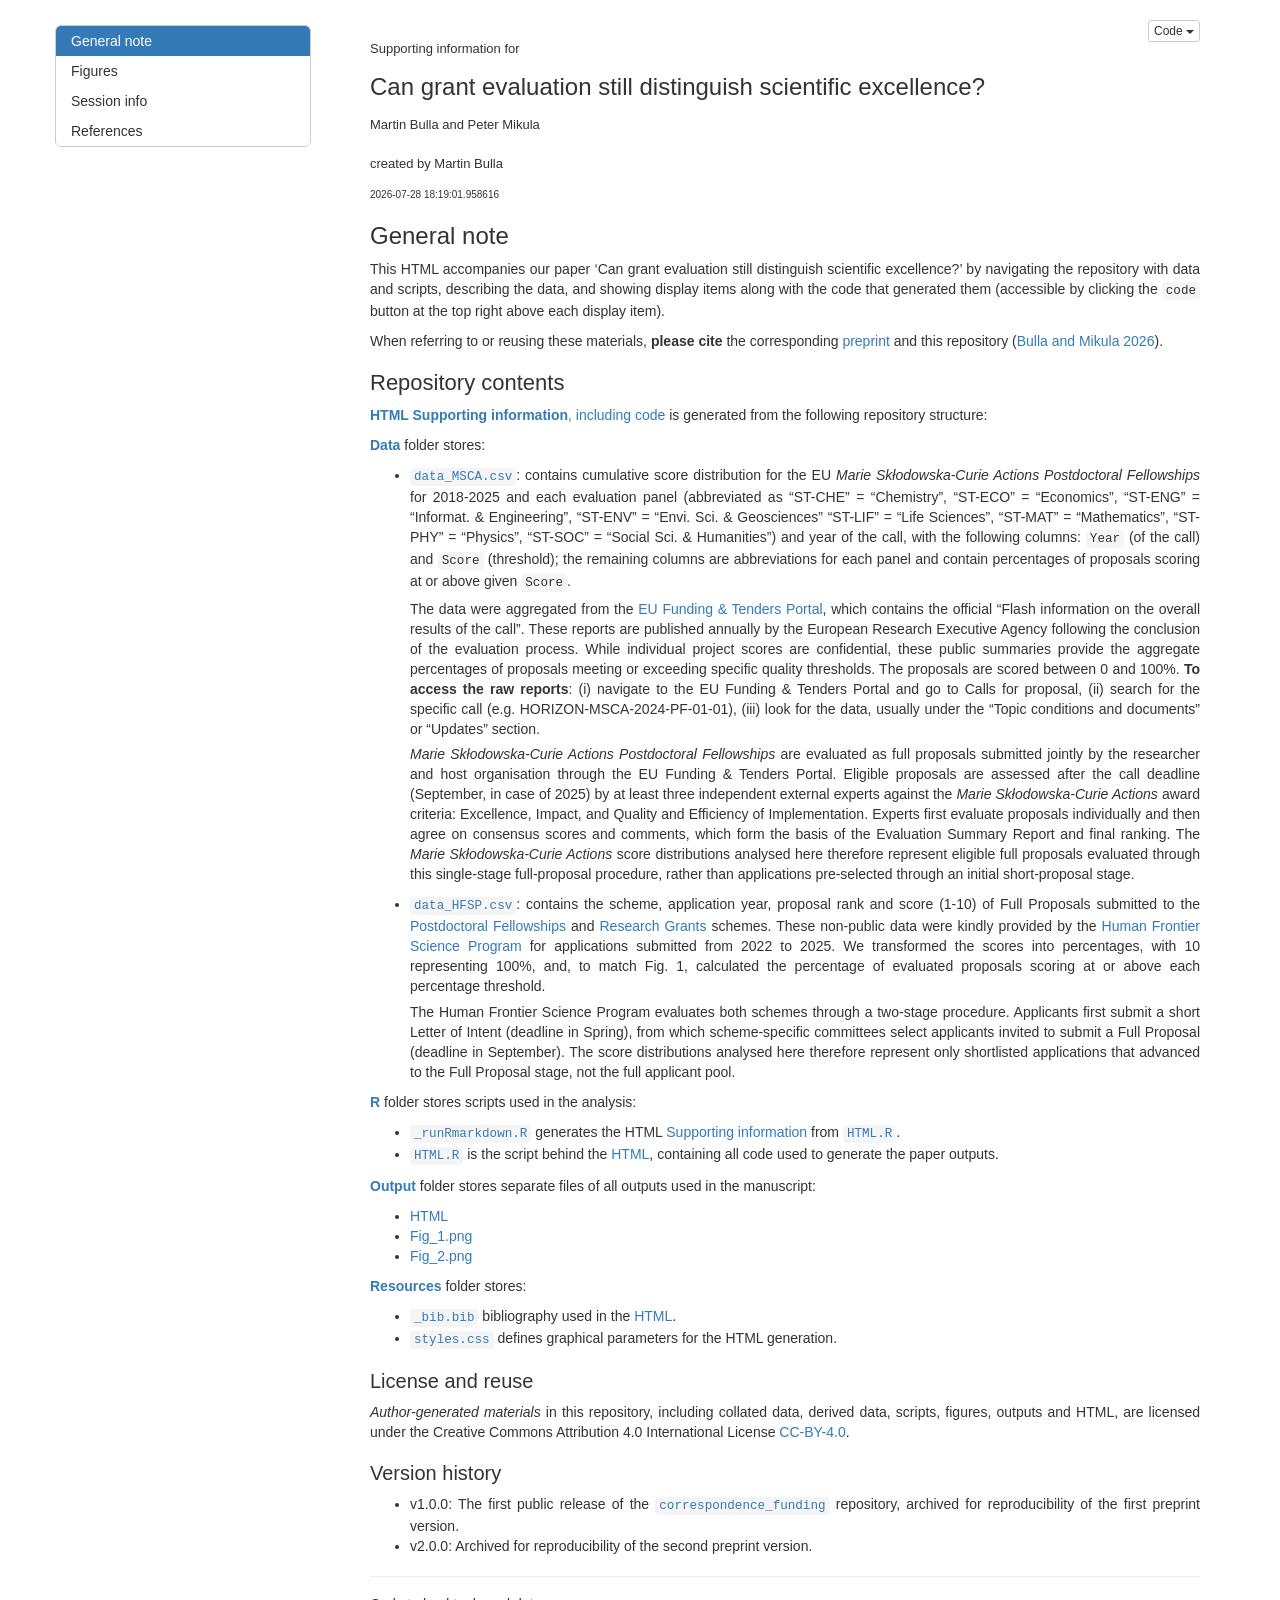
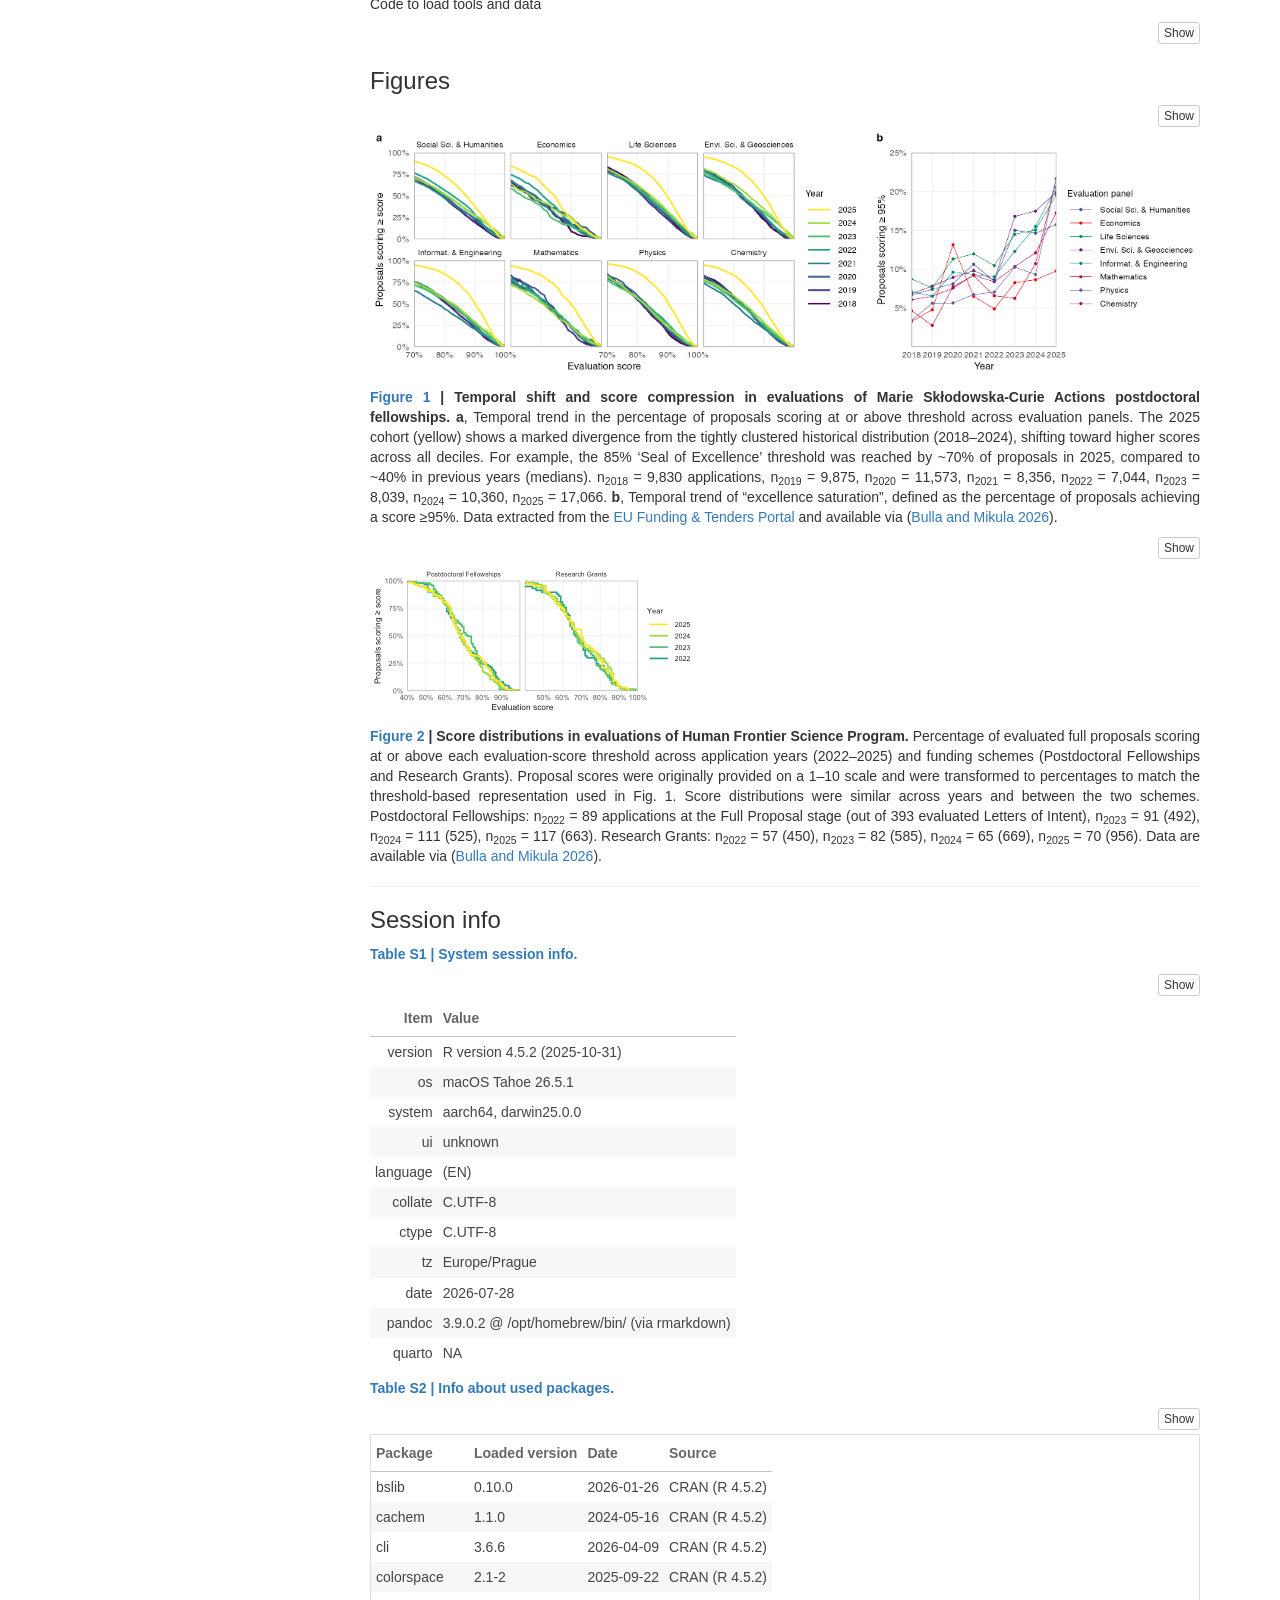
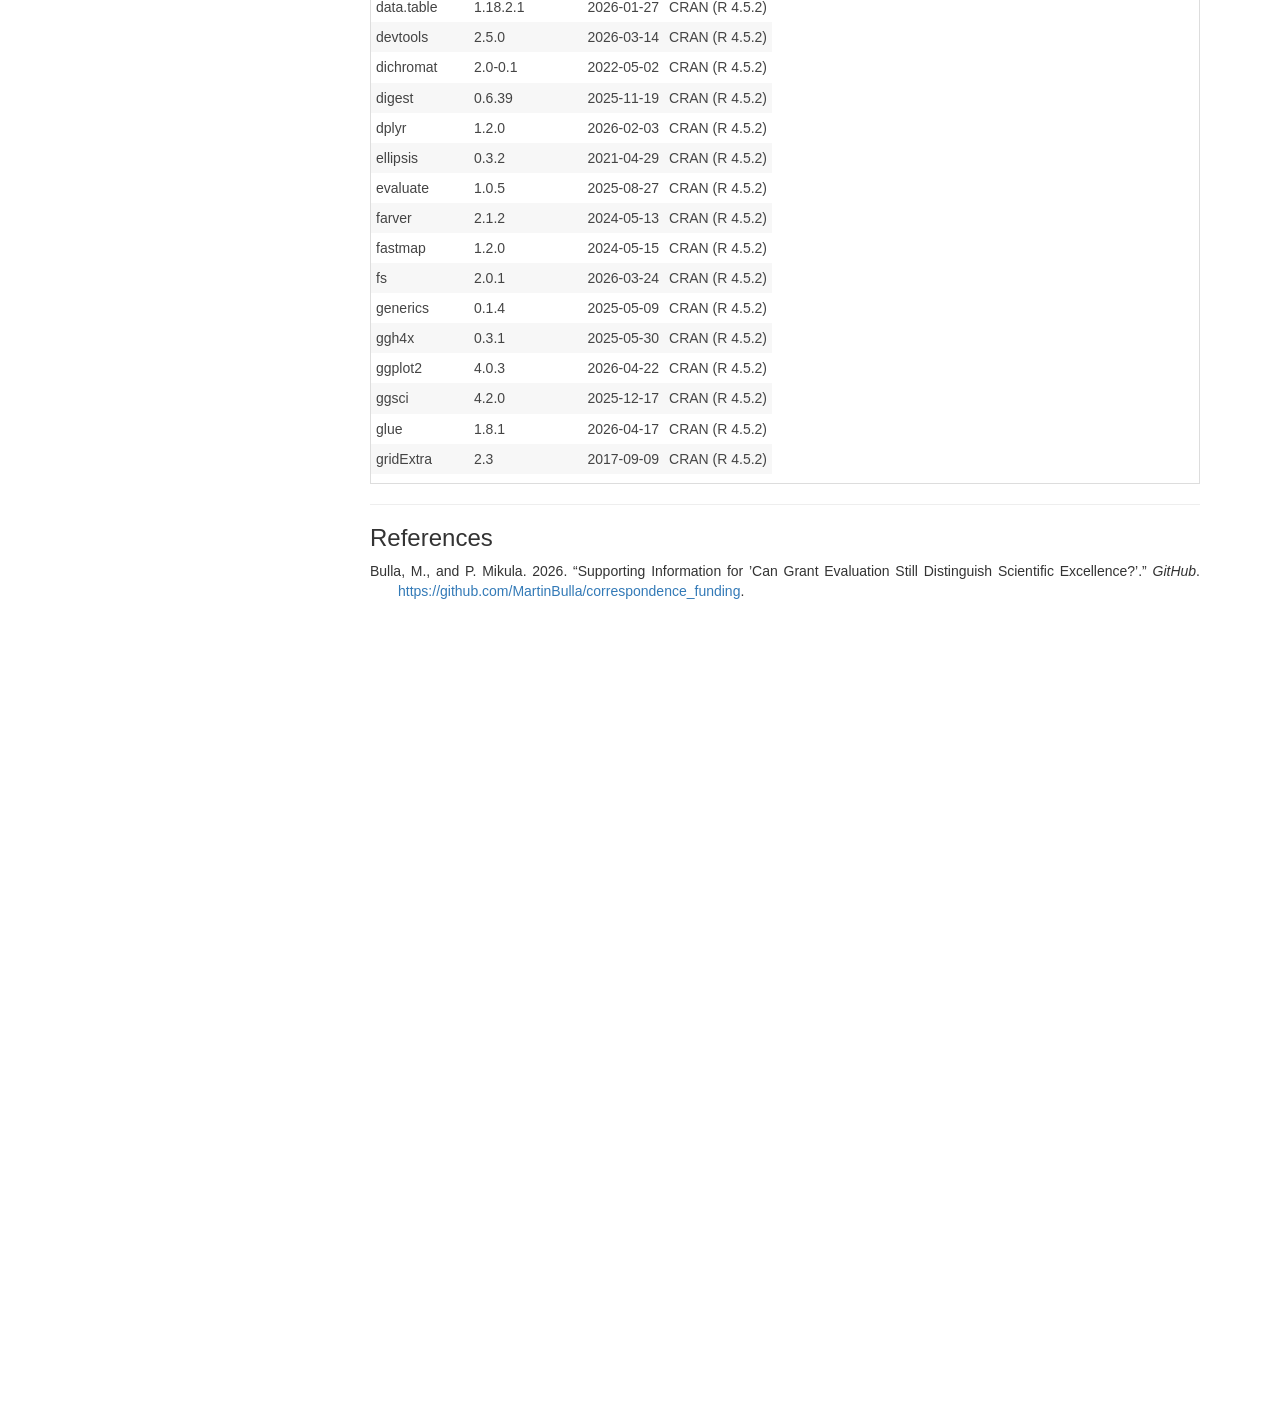
==== index.html @ 183ffc84 "adding more HFSP years and schemes" ====
<!DOCTYPE html>

<html>

<head>

<meta charset="utf-8" />
<meta name="generator" content="pandoc" />
<meta http-equiv="X-UA-Compatible" content="IE=EDGE" />


<meta name="author" content="Martin Bulla and Peter Mikula  created by Martin Bulla " />


<title>Supporting information for Can grant evaluation still distinguish scientific excellence?</title>

<script>// Pandoc 2.9 adds attributes on both header and div. We remove the former (to
// be compatible with the behavior of Pandoc < 2.8).
document.addEventListener('DOMContentLoaded', function(e) {
  var hs = document.querySelectorAll("div.section[class*='level'] > :first-child");
  var i, h, a;
  for (i = 0; i < hs.length; i++) {
    h = hs[i];
    if (!/^h[1-6]$/i.test(h.tagName)) continue;  // it should be a header h1-h6
    a = h.attributes;
    while (a.length > 0) h.removeAttribute(a[0].name);
  }
});
</script>
<script>/*! jQuery v3.6.0 | (c) OpenJS Foundation and other contributors | jquery.org/license */
!function(e,t){"use strict";"object"==typeof module&&"object"==typeof module.exports?module.exports=e.document?t(e,!0):function(e){if(!e.document)throw new Error("jQuery requires a window with a document");return t(e)}:t(e)}("undefined"!=typeof window?window:this,function(C,e){"use strict";var t=[],r=Object.getPrototypeOf,s=t.slice,g=t.flat?function(e){return t.flat.call(e)}:function(e){return t.concat.apply([],e)},u=t.push,i=t.indexOf,n={},o=n.toString,v=n.hasOwnProperty,a=v.toString,l=a.call(Object),y={},m=function(e){return"function"==typeof e&&"number"!=typeof e.nodeType&&"function"!=typeof e.item},x=function(e){return null!=e&&e===e.window},E=C.document,c={type:!0,src:!0,nonce:!0,noModule:!0};function b(e,t,n){var r,i,o=(n=n||E).createElement("script");if(o.text=e,t)for(r in c)(i=t[r]||t.getAttribute&&t.getAttribute(r))&&o.setAttribute(r,i);n.head.appendChild(o).parentNode.removeChild(o)}function w(e){return null==e?e+"":"object"==typeof e||"function"==typeof e?n[o.call(e)]||"object":typeof e}var f="3.6.0",S=function(e,t){return new S.fn.init(e,t)};function p(e){var t=!!e&&"length"in e&&e.length,n=w(e);return!m(e)&&!x(e)&&("array"===n||0===t||"number"==typeof t&&0<t&&t-1 in e)}S.fn=S.prototype={jquery:f,constructor:S,length:0,toArray:function(){return s.call(this)},get:function(e){return null==e?s.call(this):e<0?this[e+this.length]:this[e]},pushStack:function(e){var t=S.merge(this.constructor(),e);return t.prevObject=this,t},each:function(e){return S.each(this,e)},map:function(n){return this.pushStack(S.map(this,function(e,t){return n.call(e,t,e)}))},slice:function(){return this.pushStack(s.apply(this,arguments))},first:function(){return this.eq(0)},last:function(){return this.eq(-1)},even:function(){return this.pushStack(S.grep(this,function(e,t){return(t+1)%2}))},odd:function(){return this.pushStack(S.grep(this,function(e,t){return t%2}))},eq:function(e){var t=this.length,n=+e+(e<0?t:0);return this.pushStack(0<=n&&n<t?[this[n]]:[])},end:function(){return this.prevObject||this.constructor()},push:u,sort:t.sort,splice:t.splice},S.extend=S.fn.extend=function(){var e,t,n,r,i,o,a=arguments[0]||{},s=1,u=arguments.length,l=!1;for("boolean"==typeof a&&(l=a,a=arguments[s]||{},s++),"object"==typeof a||m(a)||(a={}),s===u&&(a=this,s--);s<u;s++)if(null!=(e=arguments[s]))for(t in e)r=e[t],"__proto__"!==t&&a!==r&&(l&&r&&(S.isPlainObject(r)||(i=Array.isArray(r)))?(n=a[t],o=i&&!Array.isArray(n)?[]:i||S.isPlainObject(n)?n:{},i=!1,a[t]=S.extend(l,o,r)):void 0!==r&&(a[t]=r));return a},S.extend({expando:"jQuery"+(f+Math.random()).replace(/\D/g,""),isReady:!0,error:function(e){throw new Error(e)},noop:function(){},isPlainObject:function(e){var t,n;return!(!e||"[object Object]"!==o.call(e))&&(!(t=r(e))||"function"==typeof(n=v.call(t,"constructor")&&t.constructor)&&a.call(n)===l)},isEmptyObject:function(e){var t;for(t in e)return!1;return!0},globalEval:function(e,t,n){b(e,{nonce:t&&t.nonce},n)},each:function(e,t){var n,r=0;if(p(e)){for(n=e.length;r<n;r++)if(!1===t.call(e[r],r,e[r]))break}else for(r in e)if(!1===t.call(e[r],r,e[r]))break;return e},makeArray:function(e,t){var n=t||[];return null!=e&&(p(Object(e))?S.merge(n,"string"==typeof e?[e]:e):u.call(n,e)),n},inArray:function(e,t,n){return null==t?-1:i.call(t,e,n)},merge:function(e,t){for(var n=+t.length,r=0,i=e.length;r<n;r++)e[i++]=t[r];return e.length=i,e},grep:function(e,t,n){for(var r=[],i=0,o=e.length,a=!n;i<o;i++)!t(e[i],i)!==a&&r.push(e[i]);return r},map:function(e,t,n){var r,i,o=0,a=[];if(p(e))for(r=e.length;o<r;o++)null!=(i=t(e[o],o,n))&&a.push(i);else for(o in e)null!=(i=t(e[o],o,n))&&a.push(i);return g(a)},guid:1,support:y}),"function"==typeof Symbol&&(S.fn[Symbol.iterator]=t[Symbol.iterator]),S.each("Boolean Number String Function Array Date RegExp Object Error Symbol".split(" "),function(e,t){n["[object "+t+"]"]=t.toLowerCase()});var d=function(n){var e,d,b,o,i,h,f,g,w,u,l,T,C,a,E,v,s,c,y,S="sizzle"+1*new Date,p=n.document,k=0,r=0,m=ue(),x=ue(),A=ue(),N=ue(),j=function(e,t){return e===t&&(l=!0),0},D={}.hasOwnProperty,t=[],q=t.pop,L=t.push,H=t.push,O=t.slice,P=function(e,t){for(var n=0,r=e.length;n<r;n++)if(e[n]===t)return n;return-1},R="checked|selected|async|autofocus|autoplay|controls|defer|disabled|hidden|ismap|loop|multiple|open|readonly|required|scoped",M="[\\x20\\t\\r\\n\\f]",I="(?:\\\\[\\da-fA-F]{1,6}"+M+"?|\\\\[^\\r\\n\\f]|[\\w-]|[^\0-\\x7f])+",W="\\["+M+"*("+I+")(?:"+M+"*([*^$|!~]?=)"+M+"*(?:'((?:\\\\.|[^\\\\'])*)'|\"((?:\\\\.|[^\\\\\"])*)\"|("+I+"))|)"+M+"*\\]",F=":("+I+")(?:\\((('((?:\\\\.|[^\\\\'])*)'|\"((?:\\\\.|[^\\\\\"])*)\")|((?:\\\\.|[^\\\\()[\\]]|"+W+")*)|.*)\\)|)",B=new RegExp(M+"+","g"),$=new RegExp("^"+M+"+|((?:^|[^\\\\])(?:\\\\.)*)"+M+"+$","g"),_=new RegExp("^"+M+"*,"+M+"*"),z=new RegExp("^"+M+"*([>+~]|"+M+")"+M+"*"),U=new RegExp(M+"|>"),X=new RegExp(F),V=new RegExp("^"+I+"$"),G={ID:new RegExp("^#("+I+")"),CLASS:new RegExp("^\\.("+I+")"),TAG:new RegExp("^("+I+"|[*])"),ATTR:new RegExp("^"+W),PSEUDO:new RegExp("^"+F),CHILD:new RegExp("^:(only|first|last|nth|nth-last)-(child|of-type)(?:\\("+M+"*(even|odd|(([+-]|)(\\d*)n|)"+M+"*(?:([+-]|)"+M+"*(\\d+)|))"+M+"*\\)|)","i"),bool:new RegExp("^(?:"+R+")$","i"),needsContext:new RegExp("^"+M+"*[>+~]|:(even|odd|eq|gt|lt|nth|first|last)(?:\\("+M+"*((?:-\\d)?\\d*)"+M+"*\\)|)(?=[^-]|$)","i")},Y=/HTML$/i,Q=/^(?:input|select|textarea|button)$/i,J=/^h\d$/i,K=/^[^{]+\{\s*\[native \w/,Z=/^(?:#([\w-]+)|(\w+)|\.([\w-]+))$/,ee=/[+~]/,te=new RegExp("\\\\[\\da-fA-F]{1,6}"+M+"?|\\\\([^\\r\\n\\f])","g"),ne=function(e,t){var n="0x"+e.slice(1)-65536;return t||(n<0?String.fromCharCode(n+65536):String.fromCharCode(n>>10|55296,1023&n|56320))},re=/([\0-\x1f\x7f]|^-?\d)|^-$|[^\0-\x1f\x7f-\uFFFF\w-]/g,ie=function(e,t){return t?"\0"===e?"\ufffd":e.slice(0,-1)+"\\"+e.charCodeAt(e.length-1).toString(16)+" ":"\\"+e},oe=function(){T()},ae=be(function(e){return!0===e.disabled&&"fieldset"===e.nodeName.toLowerCase()},{dir:"parentNode",next:"legend"});try{H.apply(t=O.call(p.childNodes),p.childNodes),t[p.childNodes.length].nodeType}catch(e){H={apply:t.length?function(e,t){L.apply(e,O.call(t))}:function(e,t){var n=e.length,r=0;while(e[n++]=t[r++]);e.length=n-1}}}function se(t,e,n,r){var i,o,a,s,u,l,c,f=e&&e.ownerDocument,p=e?e.nodeType:9;if(n=n||[],"string"!=typeof t||!t||1!==p&&9!==p&&11!==p)return n;if(!r&&(T(e),e=e||C,E)){if(11!==p&&(u=Z.exec(t)))if(i=u[1]){if(9===p){if(!(a=e.getElementById(i)))return n;if(a.id===i)return n.push(a),n}else if(f&&(a=f.getElementById(i))&&y(e,a)&&a.id===i)return n.push(a),n}else{if(u[2])return H.apply(n,e.getElementsByTagName(t)),n;if((i=u[3])&&d.getElementsByClassName&&e.getElementsByClassName)return H.apply(n,e.getElementsByClassName(i)),n}if(d.qsa&&!N[t+" "]&&(!v||!v.test(t))&&(1!==p||"object"!==e.nodeName.toLowerCase())){if(c=t,f=e,1===p&&(U.test(t)||z.test(t))){(f=ee.test(t)&&ye(e.parentNode)||e)===e&&d.scope||((s=e.getAttribute("id"))?s=s.replace(re,ie):e.setAttribute("id",s=S)),o=(l=h(t)).length;while(o--)l[o]=(s?"#"+s:":scope")+" "+xe(l[o]);c=l.join(",")}try{return H.apply(n,f.querySelectorAll(c)),n}catch(e){N(t,!0)}finally{s===S&&e.removeAttribute("id")}}}return g(t.replace($,"$1"),e,n,r)}function ue(){var r=[];return function e(t,n){return r.push(t+" ")>b.cacheLength&&delete e[r.shift()],e[t+" "]=n}}function le(e){return e[S]=!0,e}function ce(e){var t=C.createElement("fieldset");try{return!!e(t)}catch(e){return!1}finally{t.parentNode&&t.parentNode.removeChild(t),t=null}}function fe(e,t){var n=e.split("|"),r=n.length;while(r--)b.attrHandle[n[r]]=t}function pe(e,t){var n=t&&e,r=n&&1===e.nodeType&&1===t.nodeType&&e.sourceIndex-t.sourceIndex;if(r)return r;if(n)while(n=n.nextSibling)if(n===t)return-1;return e?1:-1}function de(t){return function(e){return"input"===e.nodeName.toLowerCase()&&e.type===t}}function he(n){return function(e){var t=e.nodeName.toLowerCase();return("input"===t||"button"===t)&&e.type===n}}function ge(t){return function(e){return"form"in e?e.parentNode&&!1===e.disabled?"label"in e?"label"in e.parentNode?e.parentNode.disabled===t:e.disabled===t:e.isDisabled===t||e.isDisabled!==!t&&ae(e)===t:e.disabled===t:"label"in e&&e.disabled===t}}function ve(a){return le(function(o){return o=+o,le(function(e,t){var n,r=a([],e.length,o),i=r.length;while(i--)e[n=r[i]]&&(e[n]=!(t[n]=e[n]))})})}function ye(e){return e&&"undefined"!=typeof e.getElementsByTagName&&e}for(e in d=se.support={},i=se.isXML=function(e){var t=e&&e.namespaceURI,n=e&&(e.ownerDocument||e).documentElement;return!Y.test(t||n&&n.nodeName||"HTML")},T=se.setDocument=function(e){var t,n,r=e?e.ownerDocument||e:p;return r!=C&&9===r.nodeType&&r.documentElement&&(a=(C=r).documentElement,E=!i(C),p!=C&&(n=C.defaultView)&&n.top!==n&&(n.addEventListener?n.addEventListener("unload",oe,!1):n.attachEvent&&n.attachEvent("onunload",oe)),d.scope=ce(function(e){return a.appendChild(e).appendChild(C.createElement("div")),"undefined"!=typeof e.querySelectorAll&&!e.querySelectorAll(":scope fieldset div").length}),d.attributes=ce(function(e){return e.className="i",!e.getAttribute("className")}),d.getElementsByTagName=ce(function(e){return e.appendChild(C.createComment("")),!e.getElementsByTagName("*").length}),d.getElementsByClassName=K.test(C.getElementsByClassName),d.getById=ce(function(e){return a.appendChild(e).id=S,!C.getElementsByName||!C.getElementsByName(S).length}),d.getById?(b.filter.ID=function(e){var t=e.replace(te,ne);return function(e){return e.getAttribute("id")===t}},b.find.ID=function(e,t){if("undefined"!=typeof t.getElementById&&E){var n=t.getElementById(e);return n?[n]:[]}}):(b.filter.ID=function(e){var n=e.replace(te,ne);return function(e){var t="undefined"!=typeof e.getAttributeNode&&e.getAttributeNode("id");return t&&t.value===n}},b.find.ID=function(e,t){if("undefined"!=typeof t.getElementById&&E){var n,r,i,o=t.getElementById(e);if(o){if((n=o.getAttributeNode("id"))&&n.value===e)return[o];i=t.getElementsByName(e),r=0;while(o=i[r++])if((n=o.getAttributeNode("id"))&&n.value===e)return[o]}return[]}}),b.find.TAG=d.getElementsByTagName?function(e,t){return"undefined"!=typeof t.getElementsByTagName?t.getElementsByTagName(e):d.qsa?t.querySelectorAll(e):void 0}:function(e,t){var n,r=[],i=0,o=t.getElementsByTagName(e);if("*"===e){while(n=o[i++])1===n.nodeType&&r.push(n);return r}return o},b.find.CLASS=d.getElementsByClassName&&function(e,t){if("undefined"!=typeof t.getElementsByClassName&&E)return t.getElementsByClassName(e)},s=[],v=[],(d.qsa=K.test(C.querySelectorAll))&&(ce(function(e){var t;a.appendChild(e).innerHTML="<a id='"+S+"'></a><select id='"+S+"-\r\\' msallowcapture=''><option selected=''></option></select>",e.querySelectorAll("[msallowcapture^='']").length&&v.push("[*^$]="+M+"*(?:''|\"\")"),e.querySelectorAll("[selected]").length||v.push("\\["+M+"*(?:value|"+R+")"),e.querySelectorAll("[id~="+S+"-]").length||v.push("~="),(t=C.createElement("input")).setAttribute("name",""),e.appendChild(t),e.querySelectorAll("[name='']").length||v.push("\\["+M+"*name"+M+"*="+M+"*(?:''|\"\")"),e.querySelectorAll(":checked").length||v.push(":checked"),e.querySelectorAll("a#"+S+"+*").length||v.push(".#.+[+~]"),e.querySelectorAll("\\\f"),v.push("[\\r\\n\\f]")}),ce(function(e){e.innerHTML="<a href='' disabled='disabled'></a><select disabled='disabled'><option/></select>";var t=C.createElement("input");t.setAttribute("type","hidden"),e.appendChild(t).setAttribute("name","D"),e.querySelectorAll("[name=d]").length&&v.push("name"+M+"*[*^$|!~]?="),2!==e.querySelectorAll(":enabled").length&&v.push(":enabled",":disabled"),a.appendChild(e).disabled=!0,2!==e.querySelectorAll(":disabled").length&&v.push(":enabled",":disabled"),e.querySelectorAll("*,:x"),v.push(",.*:")})),(d.matchesSelector=K.test(c=a.matches||a.webkitMatchesSelector||a.mozMatchesSelector||a.oMatchesSelector||a.msMatchesSelector))&&ce(function(e){d.disconnectedMatch=c.call(e,"*"),c.call(e,"[s!='']:x"),s.push("!=",F)}),v=v.length&&new RegExp(v.join("|")),s=s.length&&new RegExp(s.join("|")),t=K.test(a.compareDocumentPosition),y=t||K.test(a.contains)?function(e,t){var n=9===e.nodeType?e.documentElement:e,r=t&&t.parentNode;return e===r||!(!r||1!==r.nodeType||!(n.contains?n.contains(r):e.compareDocumentPosition&&16&e.compareDocumentPosition(r)))}:function(e,t){if(t)while(t=t.parentNode)if(t===e)return!0;return!1},j=t?function(e,t){if(e===t)return l=!0,0;var n=!e.compareDocumentPosition-!t.compareDocumentPosition;return n||(1&(n=(e.ownerDocument||e)==(t.ownerDocument||t)?e.compareDocumentPosition(t):1)||!d.sortDetached&&t.compareDocumentPosition(e)===n?e==C||e.ownerDocument==p&&y(p,e)?-1:t==C||t.ownerDocument==p&&y(p,t)?1:u?P(u,e)-P(u,t):0:4&n?-1:1)}:function(e,t){if(e===t)return l=!0,0;var n,r=0,i=e.parentNode,o=t.parentNode,a=[e],s=[t];if(!i||!o)return e==C?-1:t==C?1:i?-1:o?1:u?P(u,e)-P(u,t):0;if(i===o)return pe(e,t);n=e;while(n=n.parentNode)a.unshift(n);n=t;while(n=n.parentNode)s.unshift(n);while(a[r]===s[r])r++;return r?pe(a[r],s[r]):a[r]==p?-1:s[r]==p?1:0}),C},se.matches=function(e,t){return se(e,null,null,t)},se.matchesSelector=function(e,t){if(T(e),d.matchesSelector&&E&&!N[t+" "]&&(!s||!s.test(t))&&(!v||!v.test(t)))try{var n=c.call(e,t);if(n||d.disconnectedMatch||e.document&&11!==e.document.nodeType)return n}catch(e){N(t,!0)}return 0<se(t,C,null,[e]).length},se.contains=function(e,t){return(e.ownerDocument||e)!=C&&T(e),y(e,t)},se.attr=function(e,t){(e.ownerDocument||e)!=C&&T(e);var n=b.attrHandle[t.toLowerCase()],r=n&&D.call(b.attrHandle,t.toLowerCase())?n(e,t,!E):void 0;return void 0!==r?r:d.attributes||!E?e.getAttribute(t):(r=e.getAttributeNode(t))&&r.specified?r.value:null},se.escape=function(e){return(e+"").replace(re,ie)},se.error=function(e){throw new Error("Syntax error, unrecognized expression: "+e)},se.uniqueSort=function(e){var t,n=[],r=0,i=0;if(l=!d.detectDuplicates,u=!d.sortStable&&e.slice(0),e.sort(j),l){while(t=e[i++])t===e[i]&&(r=n.push(i));while(r--)e.splice(n[r],1)}return u=null,e},o=se.getText=function(e){var t,n="",r=0,i=e.nodeType;if(i){if(1===i||9===i||11===i){if("string"==typeof e.textContent)return e.textContent;for(e=e.firstChild;e;e=e.nextSibling)n+=o(e)}else if(3===i||4===i)return e.nodeValue}else while(t=e[r++])n+=o(t);return n},(b=se.selectors={cacheLength:50,createPseudo:le,match:G,attrHandle:{},find:{},relative:{">":{dir:"parentNode",first:!0}," ":{dir:"parentNode"},"+":{dir:"previousSibling",first:!0},"~":{dir:"previousSibling"}},preFilter:{ATTR:function(e){return e[1]=e[1].replace(te,ne),e[3]=(e[3]||e[4]||e[5]||"").replace(te,ne),"~="===e[2]&&(e[3]=" "+e[3]+" "),e.slice(0,4)},CHILD:function(e){return e[1]=e[1].toLowerCase(),"nth"===e[1].slice(0,3)?(e[3]||se.error(e[0]),e[4]=+(e[4]?e[5]+(e[6]||1):2*("even"===e[3]||"odd"===e[3])),e[5]=+(e[7]+e[8]||"odd"===e[3])):e[3]&&se.error(e[0]),e},PSEUDO:function(e){var t,n=!e[6]&&e[2];return G.CHILD.test(e[0])?null:(e[3]?e[2]=e[4]||e[5]||"":n&&X.test(n)&&(t=h(n,!0))&&(t=n.indexOf(")",n.length-t)-n.length)&&(e[0]=e[0].slice(0,t),e[2]=n.slice(0,t)),e.slice(0,3))}},filter:{TAG:function(e){var t=e.replace(te,ne).toLowerCase();return"*"===e?function(){return!0}:function(e){return e.nodeName&&e.nodeName.toLowerCase()===t}},CLASS:function(e){var t=m[e+" "];return t||(t=new RegExp("(^|"+M+")"+e+"("+M+"|$)"))&&m(e,function(e){return t.test("string"==typeof e.className&&e.className||"undefined"!=typeof e.getAttribute&&e.getAttribute("class")||"")})},ATTR:function(n,r,i){return function(e){var t=se.attr(e,n);return null==t?"!="===r:!r||(t+="","="===r?t===i:"!="===r?t!==i:"^="===r?i&&0===t.indexOf(i):"*="===r?i&&-1<t.indexOf(i):"$="===r?i&&t.slice(-i.length)===i:"~="===r?-1<(" "+t.replace(B," ")+" ").indexOf(i):"|="===r&&(t===i||t.slice(0,i.length+1)===i+"-"))}},CHILD:function(h,e,t,g,v){var y="nth"!==h.slice(0,3),m="last"!==h.slice(-4),x="of-type"===e;return 1===g&&0===v?function(e){return!!e.parentNode}:function(e,t,n){var r,i,o,a,s,u,l=y!==m?"nextSibling":"previousSibling",c=e.parentNode,f=x&&e.nodeName.toLowerCase(),p=!n&&!x,d=!1;if(c){if(y){while(l){a=e;while(a=a[l])if(x?a.nodeName.toLowerCase()===f:1===a.nodeType)return!1;u=l="only"===h&&!u&&"nextSibling"}return!0}if(u=[m?c.firstChild:c.lastChild],m&&p){d=(s=(r=(i=(o=(a=c)[S]||(a[S]={}))[a.uniqueID]||(o[a.uniqueID]={}))[h]||[])[0]===k&&r[1])&&r[2],a=s&&c.childNodes[s];while(a=++s&&a&&a[l]||(d=s=0)||u.pop())if(1===a.nodeType&&++d&&a===e){i[h]=[k,s,d];break}}else if(p&&(d=s=(r=(i=(o=(a=e)[S]||(a[S]={}))[a.uniqueID]||(o[a.uniqueID]={}))[h]||[])[0]===k&&r[1]),!1===d)while(a=++s&&a&&a[l]||(d=s=0)||u.pop())if((x?a.nodeName.toLowerCase()===f:1===a.nodeType)&&++d&&(p&&((i=(o=a[S]||(a[S]={}))[a.uniqueID]||(o[a.uniqueID]={}))[h]=[k,d]),a===e))break;return(d-=v)===g||d%g==0&&0<=d/g}}},PSEUDO:function(e,o){var t,a=b.pseudos[e]||b.setFilters[e.toLowerCase()]||se.error("unsupported pseudo: "+e);return a[S]?a(o):1<a.length?(t=[e,e,"",o],b.setFilters.hasOwnProperty(e.toLowerCase())?le(function(e,t){var n,r=a(e,o),i=r.length;while(i--)e[n=P(e,r[i])]=!(t[n]=r[i])}):function(e){return a(e,0,t)}):a}},pseudos:{not:le(function(e){var r=[],i=[],s=f(e.replace($,"$1"));return s[S]?le(function(e,t,n,r){var i,o=s(e,null,r,[]),a=e.length;while(a--)(i=o[a])&&(e[a]=!(t[a]=i))}):function(e,t,n){return r[0]=e,s(r,null,n,i),r[0]=null,!i.pop()}}),has:le(function(t){return function(e){return 0<se(t,e).length}}),contains:le(function(t){return t=t.replace(te,ne),function(e){return-1<(e.textContent||o(e)).indexOf(t)}}),lang:le(function(n){return V.test(n||"")||se.error("unsupported lang: "+n),n=n.replace(te,ne).toLowerCase(),function(e){var t;do{if(t=E?e.lang:e.getAttribute("xml:lang")||e.getAttribute("lang"))return(t=t.toLowerCase())===n||0===t.indexOf(n+"-")}while((e=e.parentNode)&&1===e.nodeType);return!1}}),target:function(e){var t=n.location&&n.location.hash;return t&&t.slice(1)===e.id},root:function(e){return e===a},focus:function(e){return e===C.activeElement&&(!C.hasFocus||C.hasFocus())&&!!(e.type||e.href||~e.tabIndex)},enabled:ge(!1),disabled:ge(!0),checked:function(e){var t=e.nodeName.toLowerCase();return"input"===t&&!!e.checked||"option"===t&&!!e.selected},selected:function(e){return e.parentNode&&e.parentNode.selectedIndex,!0===e.selected},empty:function(e){for(e=e.firstChild;e;e=e.nextSibling)if(e.nodeType<6)return!1;return!0},parent:function(e){return!b.pseudos.empty(e)},header:function(e){return J.test(e.nodeName)},input:function(e){return Q.test(e.nodeName)},button:function(e){var t=e.nodeName.toLowerCase();return"input"===t&&"button"===e.type||"button"===t},text:function(e){var t;return"input"===e.nodeName.toLowerCase()&&"text"===e.type&&(null==(t=e.getAttribute("type"))||"text"===t.toLowerCase())},first:ve(function(){return[0]}),last:ve(function(e,t){return[t-1]}),eq:ve(function(e,t,n){return[n<0?n+t:n]}),even:ve(function(e,t){for(var n=0;n<t;n+=2)e.push(n);return e}),odd:ve(function(e,t){for(var n=1;n<t;n+=2)e.push(n);return e}),lt:ve(function(e,t,n){for(var r=n<0?n+t:t<n?t:n;0<=--r;)e.push(r);return e}),gt:ve(function(e,t,n){for(var r=n<0?n+t:n;++r<t;)e.push(r);return e})}}).pseudos.nth=b.pseudos.eq,{radio:!0,checkbox:!0,file:!0,password:!0,image:!0})b.pseudos[e]=de(e);for(e in{submit:!0,reset:!0})b.pseudos[e]=he(e);function me(){}function xe(e){for(var t=0,n=e.length,r="";t<n;t++)r+=e[t].value;return r}function be(s,e,t){var u=e.dir,l=e.next,c=l||u,f=t&&"parentNode"===c,p=r++;return e.first?function(e,t,n){while(e=e[u])if(1===e.nodeType||f)return s(e,t,n);return!1}:function(e,t,n){var r,i,o,a=[k,p];if(n){while(e=e[u])if((1===e.nodeType||f)&&s(e,t,n))return!0}else while(e=e[u])if(1===e.nodeType||f)if(i=(o=e[S]||(e[S]={}))[e.uniqueID]||(o[e.uniqueID]={}),l&&l===e.nodeName.toLowerCase())e=e[u]||e;else{if((r=i[c])&&r[0]===k&&r[1]===p)return a[2]=r[2];if((i[c]=a)[2]=s(e,t,n))return!0}return!1}}function we(i){return 1<i.length?function(e,t,n){var r=i.length;while(r--)if(!i[r](e,t,n))return!1;return!0}:i[0]}function Te(e,t,n,r,i){for(var o,a=[],s=0,u=e.length,l=null!=t;s<u;s++)(o=e[s])&&(n&&!n(o,r,i)||(a.push(o),l&&t.push(s)));return a}function Ce(d,h,g,v,y,e){return v&&!v[S]&&(v=Ce(v)),y&&!y[S]&&(y=Ce(y,e)),le(function(e,t,n,r){var i,o,a,s=[],u=[],l=t.length,c=e||function(e,t,n){for(var r=0,i=t.length;r<i;r++)se(e,t[r],n);return n}(h||"*",n.nodeType?[n]:n,[]),f=!d||!e&&h?c:Te(c,s,d,n,r),p=g?y||(e?d:l||v)?[]:t:f;if(g&&g(f,p,n,r),v){i=Te(p,u),v(i,[],n,r),o=i.length;while(o--)(a=i[o])&&(p[u[o]]=!(f[u[o]]=a))}if(e){if(y||d){if(y){i=[],o=p.length;while(o--)(a=p[o])&&i.push(f[o]=a);y(null,p=[],i,r)}o=p.length;while(o--)(a=p[o])&&-1<(i=y?P(e,a):s[o])&&(e[i]=!(t[i]=a))}}else p=Te(p===t?p.splice(l,p.length):p),y?y(null,t,p,r):H.apply(t,p)})}function Ee(e){for(var i,t,n,r=e.length,o=b.relative[e[0].type],a=o||b.relative[" "],s=o?1:0,u=be(function(e){return e===i},a,!0),l=be(function(e){return-1<P(i,e)},a,!0),c=[function(e,t,n){var r=!o&&(n||t!==w)||((i=t).nodeType?u(e,t,n):l(e,t,n));return i=null,r}];s<r;s++)if(t=b.relative[e[s].type])c=[be(we(c),t)];else{if((t=b.filter[e[s].type].apply(null,e[s].matches))[S]){for(n=++s;n<r;n++)if(b.relative[e[n].type])break;return Ce(1<s&&we(c),1<s&&xe(e.slice(0,s-1).concat({value:" "===e[s-2].type?"*":""})).replace($,"$1"),t,s<n&&Ee(e.slice(s,n)),n<r&&Ee(e=e.slice(n)),n<r&&xe(e))}c.push(t)}return we(c)}return me.prototype=b.filters=b.pseudos,b.setFilters=new me,h=se.tokenize=function(e,t){var n,r,i,o,a,s,u,l=x[e+" "];if(l)return t?0:l.slice(0);a=e,s=[],u=b.preFilter;while(a){for(o in n&&!(r=_.exec(a))||(r&&(a=a.slice(r[0].length)||a),s.push(i=[])),n=!1,(r=z.exec(a))&&(n=r.shift(),i.push({value:n,type:r[0].replace($," ")}),a=a.slice(n.length)),b.filter)!(r=G[o].exec(a))||u[o]&&!(r=u[o](r))||(n=r.shift(),i.push({value:n,type:o,matches:r}),a=a.slice(n.length));if(!n)break}return t?a.length:a?se.error(e):x(e,s).slice(0)},f=se.compile=function(e,t){var n,v,y,m,x,r,i=[],o=[],a=A[e+" "];if(!a){t||(t=h(e)),n=t.length;while(n--)(a=Ee(t[n]))[S]?i.push(a):o.push(a);(a=A(e,(v=o,m=0<(y=i).length,x=0<v.length,r=function(e,t,n,r,i){var o,a,s,u=0,l="0",c=e&&[],f=[],p=w,d=e||x&&b.find.TAG("*",i),h=k+=null==p?1:Math.random()||.1,g=d.length;for(i&&(w=t==C||t||i);l!==g&&null!=(o=d[l]);l++){if(x&&o){a=0,t||o.ownerDocument==C||(T(o),n=!E);while(s=v[a++])if(s(o,t||C,n)){r.push(o);break}i&&(k=h)}m&&((o=!s&&o)&&u--,e&&c.push(o))}if(u+=l,m&&l!==u){a=0;while(s=y[a++])s(c,f,t,n);if(e){if(0<u)while(l--)c[l]||f[l]||(f[l]=q.call(r));f=Te(f)}H.apply(r,f),i&&!e&&0<f.length&&1<u+y.length&&se.uniqueSort(r)}return i&&(k=h,w=p),c},m?le(r):r))).selector=e}return a},g=se.select=function(e,t,n,r){var i,o,a,s,u,l="function"==typeof e&&e,c=!r&&h(e=l.selector||e);if(n=n||[],1===c.length){if(2<(o=c[0]=c[0].slice(0)).length&&"ID"===(a=o[0]).type&&9===t.nodeType&&E&&b.relative[o[1].type]){if(!(t=(b.find.ID(a.matches[0].replace(te,ne),t)||[])[0]))return n;l&&(t=t.parentNode),e=e.slice(o.shift().value.length)}i=G.needsContext.test(e)?0:o.length;while(i--){if(a=o[i],b.relative[s=a.type])break;if((u=b.find[s])&&(r=u(a.matches[0].replace(te,ne),ee.test(o[0].type)&&ye(t.parentNode)||t))){if(o.splice(i,1),!(e=r.length&&xe(o)))return H.apply(n,r),n;break}}}return(l||f(e,c))(r,t,!E,n,!t||ee.test(e)&&ye(t.parentNode)||t),n},d.sortStable=S.split("").sort(j).join("")===S,d.detectDuplicates=!!l,T(),d.sortDetached=ce(function(e){return 1&e.compareDocumentPosition(C.createElement("fieldset"))}),ce(function(e){return e.innerHTML="<a href='#'></a>","#"===e.firstChild.getAttribute("href")})||fe("type|href|height|width",function(e,t,n){if(!n)return e.getAttribute(t,"type"===t.toLowerCase()?1:2)}),d.attributes&&ce(function(e){return e.innerHTML="<input/>",e.firstChild.setAttribute("value",""),""===e.firstChild.getAttribute("value")})||fe("value",function(e,t,n){if(!n&&"input"===e.nodeName.toLowerCase())return e.defaultValue}),ce(function(e){return null==e.getAttribute("disabled")})||fe(R,function(e,t,n){var r;if(!n)return!0===e[t]?t.toLowerCase():(r=e.getAttributeNode(t))&&r.specified?r.value:null}),se}(C);S.find=d,S.expr=d.selectors,S.expr[":"]=S.expr.pseudos,S.uniqueSort=S.unique=d.uniqueSort,S.text=d.getText,S.isXMLDoc=d.isXML,S.contains=d.contains,S.escapeSelector=d.escape;var h=function(e,t,n){var r=[],i=void 0!==n;while((e=e[t])&&9!==e.nodeType)if(1===e.nodeType){if(i&&S(e).is(n))break;r.push(e)}return r},T=function(e,t){for(var n=[];e;e=e.nextSibling)1===e.nodeType&&e!==t&&n.push(e);return n},k=S.expr.match.needsContext;function A(e,t){return e.nodeName&&e.nodeName.toLowerCase()===t.toLowerCase()}var N=/^<([a-z][^\/\0>:\x20\t\r\n\f]*)[\x20\t\r\n\f]*\/?>(?:<\/\1>|)$/i;function j(e,n,r){return m(n)?S.grep(e,function(e,t){return!!n.call(e,t,e)!==r}):n.nodeType?S.grep(e,function(e){return e===n!==r}):"string"!=typeof n?S.grep(e,function(e){return-1<i.call(n,e)!==r}):S.filter(n,e,r)}S.filter=function(e,t,n){var r=t[0];return n&&(e=":not("+e+")"),1===t.length&&1===r.nodeType?S.find.matchesSelector(r,e)?[r]:[]:S.find.matches(e,S.grep(t,function(e){return 1===e.nodeType}))},S.fn.extend({find:function(e){var t,n,r=this.length,i=this;if("string"!=typeof e)return this.pushStack(S(e).filter(function(){for(t=0;t<r;t++)if(S.contains(i[t],this))return!0}));for(n=this.pushStack([]),t=0;t<r;t++)S.find(e,i[t],n);return 1<r?S.uniqueSort(n):n},filter:function(e){return this.pushStack(j(this,e||[],!1))},not:function(e){return this.pushStack(j(this,e||[],!0))},is:function(e){return!!j(this,"string"==typeof e&&k.test(e)?S(e):e||[],!1).length}});var D,q=/^(?:\s*(<[\w\W]+>)[^>]*|#([\w-]+))$/;(S.fn.init=function(e,t,n){var r,i;if(!e)return this;if(n=n||D,"string"==typeof e){if(!(r="<"===e[0]&&">"===e[e.length-1]&&3<=e.length?[null,e,null]:q.exec(e))||!r[1]&&t)return!t||t.jquery?(t||n).find(e):this.constructor(t).find(e);if(r[1]){if(t=t instanceof S?t[0]:t,S.merge(this,S.parseHTML(r[1],t&&t.nodeType?t.ownerDocument||t:E,!0)),N.test(r[1])&&S.isPlainObject(t))for(r in t)m(this[r])?this[r](t[r]):this.attr(r,t[r]);return this}return(i=E.getElementById(r[2]))&&(this[0]=i,this.length=1),this}return e.nodeType?(this[0]=e,this.length=1,this):m(e)?void 0!==n.ready?n.ready(e):e(S):S.makeArray(e,this)}).prototype=S.fn,D=S(E);var L=/^(?:parents|prev(?:Until|All))/,H={children:!0,contents:!0,next:!0,prev:!0};function O(e,t){while((e=e[t])&&1!==e.nodeType);return e}S.fn.extend({has:function(e){var t=S(e,this),n=t.length;return this.filter(function(){for(var e=0;e<n;e++)if(S.contains(this,t[e]))return!0})},closest:function(e,t){var n,r=0,i=this.length,o=[],a="string"!=typeof e&&S(e);if(!k.test(e))for(;r<i;r++)for(n=this[r];n&&n!==t;n=n.parentNode)if(n.nodeType<11&&(a?-1<a.index(n):1===n.nodeType&&S.find.matchesSelector(n,e))){o.push(n);break}return this.pushStack(1<o.length?S.uniqueSort(o):o)},index:function(e){return e?"string"==typeof e?i.call(S(e),this[0]):i.call(this,e.jquery?e[0]:e):this[0]&&this[0].parentNode?this.first().prevAll().length:-1},add:function(e,t){return this.pushStack(S.uniqueSort(S.merge(this.get(),S(e,t))))},addBack:function(e){return this.add(null==e?this.prevObject:this.prevObject.filter(e))}}),S.each({parent:function(e){var t=e.parentNode;return t&&11!==t.nodeType?t:null},parents:function(e){return h(e,"parentNode")},parentsUntil:function(e,t,n){return h(e,"parentNode",n)},next:function(e){return O(e,"nextSibling")},prev:function(e){return O(e,"previousSibling")},nextAll:function(e){return h(e,"nextSibling")},prevAll:function(e){return h(e,"previousSibling")},nextUntil:function(e,t,n){return h(e,"nextSibling",n)},prevUntil:function(e,t,n){return h(e,"previousSibling",n)},siblings:function(e){return T((e.parentNode||{}).firstChild,e)},children:function(e){return T(e.firstChild)},contents:function(e){return null!=e.contentDocument&&r(e.contentDocument)?e.contentDocument:(A(e,"template")&&(e=e.content||e),S.merge([],e.childNodes))}},function(r,i){S.fn[r]=function(e,t){var n=S.map(this,i,e);return"Until"!==r.slice(-5)&&(t=e),t&&"string"==typeof t&&(n=S.filter(t,n)),1<this.length&&(H[r]||S.uniqueSort(n),L.test(r)&&n.reverse()),this.pushStack(n)}});var P=/[^\x20\t\r\n\f]+/g;function R(e){return e}function M(e){throw e}function I(e,t,n,r){var i;try{e&&m(i=e.promise)?i.call(e).done(t).fail(n):e&&m(i=e.then)?i.call(e,t,n):t.apply(void 0,[e].slice(r))}catch(e){n.apply(void 0,[e])}}S.Callbacks=function(r){var e,n;r="string"==typeof r?(e=r,n={},S.each(e.match(P)||[],function(e,t){n[t]=!0}),n):S.extend({},r);var i,t,o,a,s=[],u=[],l=-1,c=function(){for(a=a||r.once,o=i=!0;u.length;l=-1){t=u.shift();while(++l<s.length)!1===s[l].apply(t[0],t[1])&&r.stopOnFalse&&(l=s.length,t=!1)}r.memory||(t=!1),i=!1,a&&(s=t?[]:"")},f={add:function(){return s&&(t&&!i&&(l=s.length-1,u.push(t)),function n(e){S.each(e,function(e,t){m(t)?r.unique&&f.has(t)||s.push(t):t&&t.length&&"string"!==w(t)&&n(t)})}(arguments),t&&!i&&c()),this},remove:function(){return S.each(arguments,function(e,t){var n;while(-1<(n=S.inArray(t,s,n)))s.splice(n,1),n<=l&&l--}),this},has:function(e){return e?-1<S.inArray(e,s):0<s.length},empty:function(){return s&&(s=[]),this},disable:function(){return a=u=[],s=t="",this},disabled:function(){return!s},lock:function(){return a=u=[],t||i||(s=t=""),this},locked:function(){return!!a},fireWith:function(e,t){return a||(t=[e,(t=t||[]).slice?t.slice():t],u.push(t),i||c()),this},fire:function(){return f.fireWith(this,arguments),this},fired:function(){return!!o}};return f},S.extend({Deferred:function(e){var o=[["notify","progress",S.Callbacks("memory"),S.Callbacks("memory"),2],["resolve","done",S.Callbacks("once memory"),S.Callbacks("once memory"),0,"resolved"],["reject","fail",S.Callbacks("once memory"),S.Callbacks("once memory"),1,"rejected"]],i="pending",a={state:function(){return i},always:function(){return s.done(arguments).fail(arguments),this},"catch":function(e){return a.then(null,e)},pipe:function(){var i=arguments;return S.Deferred(function(r){S.each(o,function(e,t){var n=m(i[t[4]])&&i[t[4]];s[t[1]](function(){var e=n&&n.apply(this,arguments);e&&m(e.promise)?e.promise().progress(r.notify).done(r.resolve).fail(r.reject):r[t[0]+"With"](this,n?[e]:arguments)})}),i=null}).promise()},then:function(t,n,r){var u=0;function l(i,o,a,s){return function(){var n=this,r=arguments,e=function(){var e,t;if(!(i<u)){if((e=a.apply(n,r))===o.promise())throw new TypeError("Thenable self-resolution");t=e&&("object"==typeof e||"function"==typeof e)&&e.then,m(t)?s?t.call(e,l(u,o,R,s),l(u,o,M,s)):(u++,t.call(e,l(u,o,R,s),l(u,o,M,s),l(u,o,R,o.notifyWith))):(a!==R&&(n=void 0,r=[e]),(s||o.resolveWith)(n,r))}},t=s?e:function(){try{e()}catch(e){S.Deferred.exceptionHook&&S.Deferred.exceptionHook(e,t.stackTrace),u<=i+1&&(a!==M&&(n=void 0,r=[e]),o.rejectWith(n,r))}};i?t():(S.Deferred.getStackHook&&(t.stackTrace=S.Deferred.getStackHook()),C.setTimeout(t))}}return S.Deferred(function(e){o[0][3].add(l(0,e,m(r)?r:R,e.notifyWith)),o[1][3].add(l(0,e,m(t)?t:R)),o[2][3].add(l(0,e,m(n)?n:M))}).promise()},promise:function(e){return null!=e?S.extend(e,a):a}},s={};return S.each(o,function(e,t){var n=t[2],r=t[5];a[t[1]]=n.add,r&&n.add(function(){i=r},o[3-e][2].disable,o[3-e][3].disable,o[0][2].lock,o[0][3].lock),n.add(t[3].fire),s[t[0]]=function(){return s[t[0]+"With"](this===s?void 0:this,arguments),this},s[t[0]+"With"]=n.fireWith}),a.promise(s),e&&e.call(s,s),s},when:function(e){var n=arguments.length,t=n,r=Array(t),i=s.call(arguments),o=S.Deferred(),a=function(t){return function(e){r[t]=this,i[t]=1<arguments.length?s.call(arguments):e,--n||o.resolveWith(r,i)}};if(n<=1&&(I(e,o.done(a(t)).resolve,o.reject,!n),"pending"===o.state()||m(i[t]&&i[t].then)))return o.then();while(t--)I(i[t],a(t),o.reject);return o.promise()}});var W=/^(Eval|Internal|Range|Reference|Syntax|Type|URI)Error$/;S.Deferred.exceptionHook=function(e,t){C.console&&C.console.warn&&e&&W.test(e.name)&&C.console.warn("jQuery.Deferred exception: "+e.message,e.stack,t)},S.readyException=function(e){C.setTimeout(function(){throw e})};var F=S.Deferred();function B(){E.removeEventListener("DOMContentLoaded",B),C.removeEventListener("load",B),S.ready()}S.fn.ready=function(e){return F.then(e)["catch"](function(e){S.readyException(e)}),this},S.extend({isReady:!1,readyWait:1,ready:function(e){(!0===e?--S.readyWait:S.isReady)||(S.isReady=!0)!==e&&0<--S.readyWait||F.resolveWith(E,[S])}}),S.ready.then=F.then,"complete"===E.readyState||"loading"!==E.readyState&&!E.documentElement.doScroll?C.setTimeout(S.ready):(E.addEventListener("DOMContentLoaded",B),C.addEventListener("load",B));var $=function(e,t,n,r,i,o,a){var s=0,u=e.length,l=null==n;if("object"===w(n))for(s in i=!0,n)$(e,t,s,n[s],!0,o,a);else if(void 0!==r&&(i=!0,m(r)||(a=!0),l&&(a?(t.call(e,r),t=null):(l=t,t=function(e,t,n){return l.call(S(e),n)})),t))for(;s<u;s++)t(e[s],n,a?r:r.call(e[s],s,t(e[s],n)));return i?e:l?t.call(e):u?t(e[0],n):o},_=/^-ms-/,z=/-([a-z])/g;function U(e,t){return t.toUpperCase()}function X(e){return e.replace(_,"ms-").replace(z,U)}var V=function(e){return 1===e.nodeType||9===e.nodeType||!+e.nodeType};function G(){this.expando=S.expando+G.uid++}G.uid=1,G.prototype={cache:function(e){var t=e[this.expando];return t||(t={},V(e)&&(e.nodeType?e[this.expando]=t:Object.defineProperty(e,this.expando,{value:t,configurable:!0}))),t},set:function(e,t,n){var r,i=this.cache(e);if("string"==typeof t)i[X(t)]=n;else for(r in t)i[X(r)]=t[r];return i},get:function(e,t){return void 0===t?this.cache(e):e[this.expando]&&e[this.expando][X(t)]},access:function(e,t,n){return void 0===t||t&&"string"==typeof t&&void 0===n?this.get(e,t):(this.set(e,t,n),void 0!==n?n:t)},remove:function(e,t){var n,r=e[this.expando];if(void 0!==r){if(void 0!==t){n=(t=Array.isArray(t)?t.map(X):(t=X(t))in r?[t]:t.match(P)||[]).length;while(n--)delete r[t[n]]}(void 0===t||S.isEmptyObject(r))&&(e.nodeType?e[this.expando]=void 0:delete e[this.expando])}},hasData:function(e){var t=e[this.expando];return void 0!==t&&!S.isEmptyObject(t)}};var Y=new G,Q=new G,J=/^(?:\{[\w\W]*\}|\[[\w\W]*\])$/,K=/[A-Z]/g;function Z(e,t,n){var r,i;if(void 0===n&&1===e.nodeType)if(r="data-"+t.replace(K,"-$&").toLowerCase(),"string"==typeof(n=e.getAttribute(r))){try{n="true"===(i=n)||"false"!==i&&("null"===i?null:i===+i+""?+i:J.test(i)?JSON.parse(i):i)}catch(e){}Q.set(e,t,n)}else n=void 0;return n}S.extend({hasData:function(e){return Q.hasData(e)||Y.hasData(e)},data:function(e,t,n){return Q.access(e,t,n)},removeData:function(e,t){Q.remove(e,t)},_data:function(e,t,n){return Y.access(e,t,n)},_removeData:function(e,t){Y.remove(e,t)}}),S.fn.extend({data:function(n,e){var t,r,i,o=this[0],a=o&&o.attributes;if(void 0===n){if(this.length&&(i=Q.get(o),1===o.nodeType&&!Y.get(o,"hasDataAttrs"))){t=a.length;while(t--)a[t]&&0===(r=a[t].name).indexOf("data-")&&(r=X(r.slice(5)),Z(o,r,i[r]));Y.set(o,"hasDataAttrs",!0)}return i}return"object"==typeof n?this.each(function(){Q.set(this,n)}):$(this,function(e){var t;if(o&&void 0===e)return void 0!==(t=Q.get(o,n))?t:void 0!==(t=Z(o,n))?t:void 0;this.each(function(){Q.set(this,n,e)})},null,e,1<arguments.length,null,!0)},removeData:function(e){return this.each(function(){Q.remove(this,e)})}}),S.extend({queue:function(e,t,n){var r;if(e)return t=(t||"fx")+"queue",r=Y.get(e,t),n&&(!r||Array.isArray(n)?r=Y.access(e,t,S.makeArray(n)):r.push(n)),r||[]},dequeue:function(e,t){t=t||"fx";var n=S.queue(e,t),r=n.length,i=n.shift(),o=S._queueHooks(e,t);"inprogress"===i&&(i=n.shift(),r--),i&&("fx"===t&&n.unshift("inprogress"),delete o.stop,i.call(e,function(){S.dequeue(e,t)},o)),!r&&o&&o.empty.fire()},_queueHooks:function(e,t){var n=t+"queueHooks";return Y.get(e,n)||Y.access(e,n,{empty:S.Callbacks("once memory").add(function(){Y.remove(e,[t+"queue",n])})})}}),S.fn.extend({queue:function(t,n){var e=2;return"string"!=typeof t&&(n=t,t="fx",e--),arguments.length<e?S.queue(this[0],t):void 0===n?this:this.each(function(){var e=S.queue(this,t,n);S._queueHooks(this,t),"fx"===t&&"inprogress"!==e[0]&&S.dequeue(this,t)})},dequeue:function(e){return this.each(function(){S.dequeue(this,e)})},clearQueue:function(e){return this.queue(e||"fx",[])},promise:function(e,t){var n,r=1,i=S.Deferred(),o=this,a=this.length,s=function(){--r||i.resolveWith(o,[o])};"string"!=typeof e&&(t=e,e=void 0),e=e||"fx";while(a--)(n=Y.get(o[a],e+"queueHooks"))&&n.empty&&(r++,n.empty.add(s));return s(),i.promise(t)}});var ee=/[+-]?(?:\d*\.|)\d+(?:[eE][+-]?\d+|)/.source,te=new RegExp("^(?:([+-])=|)("+ee+")([a-z%]*)$","i"),ne=["Top","Right","Bottom","Left"],re=E.documentElement,ie=function(e){return S.contains(e.ownerDocument,e)},oe={composed:!0};re.getRootNode&&(ie=function(e){return S.contains(e.ownerDocument,e)||e.getRootNode(oe)===e.ownerDocument});var ae=function(e,t){return"none"===(e=t||e).style.display||""===e.style.display&&ie(e)&&"none"===S.css(e,"display")};function se(e,t,n,r){var i,o,a=20,s=r?function(){return r.cur()}:function(){return S.css(e,t,"")},u=s(),l=n&&n[3]||(S.cssNumber[t]?"":"px"),c=e.nodeType&&(S.cssNumber[t]||"px"!==l&&+u)&&te.exec(S.css(e,t));if(c&&c[3]!==l){u/=2,l=l||c[3],c=+u||1;while(a--)S.style(e,t,c+l),(1-o)*(1-(o=s()/u||.5))<=0&&(a=0),c/=o;c*=2,S.style(e,t,c+l),n=n||[]}return n&&(c=+c||+u||0,i=n[1]?c+(n[1]+1)*n[2]:+n[2],r&&(r.unit=l,r.start=c,r.end=i)),i}var ue={};function le(e,t){for(var n,r,i,o,a,s,u,l=[],c=0,f=e.length;c<f;c++)(r=e[c]).style&&(n=r.style.display,t?("none"===n&&(l[c]=Y.get(r,"display")||null,l[c]||(r.style.display="")),""===r.style.display&&ae(r)&&(l[c]=(u=a=o=void 0,a=(i=r).ownerDocument,s=i.nodeName,(u=ue[s])||(o=a.body.appendChild(a.createElement(s)),u=S.css(o,"display"),o.parentNode.removeChild(o),"none"===u&&(u="block"),ue[s]=u)))):"none"!==n&&(l[c]="none",Y.set(r,"display",n)));for(c=0;c<f;c++)null!=l[c]&&(e[c].style.display=l[c]);return e}S.fn.extend({show:function(){return le(this,!0)},hide:function(){return le(this)},toggle:function(e){return"boolean"==typeof e?e?this.show():this.hide():this.each(function(){ae(this)?S(this).show():S(this).hide()})}});var ce,fe,pe=/^(?:checkbox|radio)$/i,de=/<([a-z][^\/\0>\x20\t\r\n\f]*)/i,he=/^$|^module$|\/(?:java|ecma)script/i;ce=E.createDocumentFragment().appendChild(E.createElement("div")),(fe=E.createElement("input")).setAttribute("type","radio"),fe.setAttribute("checked","checked"),fe.setAttribute("name","t"),ce.appendChild(fe),y.checkClone=ce.cloneNode(!0).cloneNode(!0).lastChild.checked,ce.innerHTML="<textarea>x</textarea>",y.noCloneChecked=!!ce.cloneNode(!0).lastChild.defaultValue,ce.innerHTML="<option></option>",y.option=!!ce.lastChild;var ge={thead:[1,"<table>","</table>"],col:[2,"<table><colgroup>","</colgroup></table>"],tr:[2,"<table><tbody>","</tbody></table>"],td:[3,"<table><tbody><tr>","</tr></tbody></table>"],_default:[0,"",""]};function ve(e,t){var n;return n="undefined"!=typeof e.getElementsByTagName?e.getElementsByTagName(t||"*"):"undefined"!=typeof e.querySelectorAll?e.querySelectorAll(t||"*"):[],void 0===t||t&&A(e,t)?S.merge([e],n):n}function ye(e,t){for(var n=0,r=e.length;n<r;n++)Y.set(e[n],"globalEval",!t||Y.get(t[n],"globalEval"))}ge.tbody=ge.tfoot=ge.colgroup=ge.caption=ge.thead,ge.th=ge.td,y.option||(ge.optgroup=ge.option=[1,"<select multiple='multiple'>","</select>"]);var me=/<|&#?\w+;/;function xe(e,t,n,r,i){for(var o,a,s,u,l,c,f=t.createDocumentFragment(),p=[],d=0,h=e.length;d<h;d++)if((o=e[d])||0===o)if("object"===w(o))S.merge(p,o.nodeType?[o]:o);else if(me.test(o)){a=a||f.appendChild(t.createElement("div")),s=(de.exec(o)||["",""])[1].toLowerCase(),u=ge[s]||ge._default,a.innerHTML=u[1]+S.htmlPrefilter(o)+u[2],c=u[0];while(c--)a=a.lastChild;S.merge(p,a.childNodes),(a=f.firstChild).textContent=""}else p.push(t.createTextNode(o));f.textContent="",d=0;while(o=p[d++])if(r&&-1<S.inArray(o,r))i&&i.push(o);else if(l=ie(o),a=ve(f.appendChild(o),"script"),l&&ye(a),n){c=0;while(o=a[c++])he.test(o.type||"")&&n.push(o)}return f}var be=/^([^.]*)(?:\.(.+)|)/;function we(){return!0}function Te(){return!1}function Ce(e,t){return e===function(){try{return E.activeElement}catch(e){}}()==("focus"===t)}function Ee(e,t,n,r,i,o){var a,s;if("object"==typeof t){for(s in"string"!=typeof n&&(r=r||n,n=void 0),t)Ee(e,s,n,r,t[s],o);return e}if(null==r&&null==i?(i=n,r=n=void 0):null==i&&("string"==typeof n?(i=r,r=void 0):(i=r,r=n,n=void 0)),!1===i)i=Te;else if(!i)return e;return 1===o&&(a=i,(i=function(e){return S().off(e),a.apply(this,arguments)}).guid=a.guid||(a.guid=S.guid++)),e.each(function(){S.event.add(this,t,i,r,n)})}function Se(e,i,o){o?(Y.set(e,i,!1),S.event.add(e,i,{namespace:!1,handler:function(e){var t,n,r=Y.get(this,i);if(1&e.isTrigger&&this[i]){if(r.length)(S.event.special[i]||{}).delegateType&&e.stopPropagation();else if(r=s.call(arguments),Y.set(this,i,r),t=o(this,i),this[i](),r!==(n=Y.get(this,i))||t?Y.set(this,i,!1):n={},r!==n)return e.stopImmediatePropagation(),e.preventDefault(),n&&n.value}else r.length&&(Y.set(this,i,{value:S.event.trigger(S.extend(r[0],S.Event.prototype),r.slice(1),this)}),e.stopImmediatePropagation())}})):void 0===Y.get(e,i)&&S.event.add(e,i,we)}S.event={global:{},add:function(t,e,n,r,i){var o,a,s,u,l,c,f,p,d,h,g,v=Y.get(t);if(V(t)){n.handler&&(n=(o=n).handler,i=o.selector),i&&S.find.matchesSelector(re,i),n.guid||(n.guid=S.guid++),(u=v.events)||(u=v.events=Object.create(null)),(a=v.handle)||(a=v.handle=function(e){return"undefined"!=typeof S&&S.event.triggered!==e.type?S.event.dispatch.apply(t,arguments):void 0}),l=(e=(e||"").match(P)||[""]).length;while(l--)d=g=(s=be.exec(e[l])||[])[1],h=(s[2]||"").split(".").sort(),d&&(f=S.event.special[d]||{},d=(i?f.delegateType:f.bindType)||d,f=S.event.special[d]||{},c=S.extend({type:d,origType:g,data:r,handler:n,guid:n.guid,selector:i,needsContext:i&&S.expr.match.needsContext.test(i),namespace:h.join(".")},o),(p=u[d])||((p=u[d]=[]).delegateCount=0,f.setup&&!1!==f.setup.call(t,r,h,a)||t.addEventListener&&t.addEventListener(d,a)),f.add&&(f.add.call(t,c),c.handler.guid||(c.handler.guid=n.guid)),i?p.splice(p.delegateCount++,0,c):p.push(c),S.event.global[d]=!0)}},remove:function(e,t,n,r,i){var o,a,s,u,l,c,f,p,d,h,g,v=Y.hasData(e)&&Y.get(e);if(v&&(u=v.events)){l=(t=(t||"").match(P)||[""]).length;while(l--)if(d=g=(s=be.exec(t[l])||[])[1],h=(s[2]||"").split(".").sort(),d){f=S.event.special[d]||{},p=u[d=(r?f.delegateType:f.bindType)||d]||[],s=s[2]&&new RegExp("(^|\\.)"+h.join("\\.(?:.*\\.|)")+"(\\.|$)"),a=o=p.length;while(o--)c=p[o],!i&&g!==c.origType||n&&n.guid!==c.guid||s&&!s.test(c.namespace)||r&&r!==c.selector&&("**"!==r||!c.selector)||(p.splice(o,1),c.selector&&p.delegateCount--,f.remove&&f.remove.call(e,c));a&&!p.length&&(f.teardown&&!1!==f.teardown.call(e,h,v.handle)||S.removeEvent(e,d,v.handle),delete u[d])}else for(d in u)S.event.remove(e,d+t[l],n,r,!0);S.isEmptyObject(u)&&Y.remove(e,"handle events")}},dispatch:function(e){var t,n,r,i,o,a,s=new Array(arguments.length),u=S.event.fix(e),l=(Y.get(this,"events")||Object.create(null))[u.type]||[],c=S.event.special[u.type]||{};for(s[0]=u,t=1;t<arguments.length;t++)s[t]=arguments[t];if(u.delegateTarget=this,!c.preDispatch||!1!==c.preDispatch.call(this,u)){a=S.event.handlers.call(this,u,l),t=0;while((i=a[t++])&&!u.isPropagationStopped()){u.currentTarget=i.elem,n=0;while((o=i.handlers[n++])&&!u.isImmediatePropagationStopped())u.rnamespace&&!1!==o.namespace&&!u.rnamespace.test(o.namespace)||(u.handleObj=o,u.data=o.data,void 0!==(r=((S.event.special[o.origType]||{}).handle||o.handler).apply(i.elem,s))&&!1===(u.result=r)&&(u.preventDefault(),u.stopPropagation()))}return c.postDispatch&&c.postDispatch.call(this,u),u.result}},handlers:function(e,t){var n,r,i,o,a,s=[],u=t.delegateCount,l=e.target;if(u&&l.nodeType&&!("click"===e.type&&1<=e.button))for(;l!==this;l=l.parentNode||this)if(1===l.nodeType&&("click"!==e.type||!0!==l.disabled)){for(o=[],a={},n=0;n<u;n++)void 0===a[i=(r=t[n]).selector+" "]&&(a[i]=r.needsContext?-1<S(i,this).index(l):S.find(i,this,null,[l]).length),a[i]&&o.push(r);o.length&&s.push({elem:l,handlers:o})}return l=this,u<t.length&&s.push({elem:l,handlers:t.slice(u)}),s},addProp:function(t,e){Object.defineProperty(S.Event.prototype,t,{enumerable:!0,configurable:!0,get:m(e)?function(){if(this.originalEvent)return e(this.originalEvent)}:function(){if(this.originalEvent)return this.originalEvent[t]},set:function(e){Object.defineProperty(this,t,{enumerable:!0,configurable:!0,writable:!0,value:e})}})},fix:function(e){return e[S.expando]?e:new S.Event(e)},special:{load:{noBubble:!0},click:{setup:function(e){var t=this||e;return pe.test(t.type)&&t.click&&A(t,"input")&&Se(t,"click",we),!1},trigger:function(e){var t=this||e;return pe.test(t.type)&&t.click&&A(t,"input")&&Se(t,"click"),!0},_default:function(e){var t=e.target;return pe.test(t.type)&&t.click&&A(t,"input")&&Y.get(t,"click")||A(t,"a")}},beforeunload:{postDispatch:function(e){void 0!==e.result&&e.originalEvent&&(e.originalEvent.returnValue=e.result)}}}},S.removeEvent=function(e,t,n){e.removeEventListener&&e.removeEventListener(t,n)},S.Event=function(e,t){if(!(this instanceof S.Event))return new S.Event(e,t);e&&e.type?(this.originalEvent=e,this.type=e.type,this.isDefaultPrevented=e.defaultPrevented||void 0===e.defaultPrevented&&!1===e.returnValue?we:Te,this.target=e.target&&3===e.target.nodeType?e.target.parentNode:e.target,this.currentTarget=e.currentTarget,this.relatedTarget=e.relatedTarget):this.type=e,t&&S.extend(this,t),this.timeStamp=e&&e.timeStamp||Date.now(),this[S.expando]=!0},S.Event.prototype={constructor:S.Event,isDefaultPrevented:Te,isPropagationStopped:Te,isImmediatePropagationStopped:Te,isSimulated:!1,preventDefault:function(){var e=this.originalEvent;this.isDefaultPrevented=we,e&&!this.isSimulated&&e.preventDefault()},stopPropagation:function(){var e=this.originalEvent;this.isPropagationStopped=we,e&&!this.isSimulated&&e.stopPropagation()},stopImmediatePropagation:function(){var e=this.originalEvent;this.isImmediatePropagationStopped=we,e&&!this.isSimulated&&e.stopImmediatePropagation(),this.stopPropagation()}},S.each({altKey:!0,bubbles:!0,cancelable:!0,changedTouches:!0,ctrlKey:!0,detail:!0,eventPhase:!0,metaKey:!0,pageX:!0,pageY:!0,shiftKey:!0,view:!0,"char":!0,code:!0,charCode:!0,key:!0,keyCode:!0,button:!0,buttons:!0,clientX:!0,clientY:!0,offsetX:!0,offsetY:!0,pointerId:!0,pointerType:!0,screenX:!0,screenY:!0,targetTouches:!0,toElement:!0,touches:!0,which:!0},S.event.addProp),S.each({focus:"focusin",blur:"focusout"},function(e,t){S.event.special[e]={setup:function(){return Se(this,e,Ce),!1},trigger:function(){return Se(this,e),!0},_default:function(){return!0},delegateType:t}}),S.each({mouseenter:"mouseover",mouseleave:"mouseout",pointerenter:"pointerover",pointerleave:"pointerout"},function(e,i){S.event.special[e]={delegateType:i,bindType:i,handle:function(e){var t,n=e.relatedTarget,r=e.handleObj;return n&&(n===this||S.contains(this,n))||(e.type=r.origType,t=r.handler.apply(this,arguments),e.type=i),t}}}),S.fn.extend({on:function(e,t,n,r){return Ee(this,e,t,n,r)},one:function(e,t,n,r){return Ee(this,e,t,n,r,1)},off:function(e,t,n){var r,i;if(e&&e.preventDefault&&e.handleObj)return r=e.handleObj,S(e.delegateTarget).off(r.namespace?r.origType+"."+r.namespace:r.origType,r.selector,r.handler),this;if("object"==typeof e){for(i in e)this.off(i,t,e[i]);return this}return!1!==t&&"function"!=typeof t||(n=t,t=void 0),!1===n&&(n=Te),this.each(function(){S.event.remove(this,e,n,t)})}});var ke=/<script|<style|<link/i,Ae=/checked\s*(?:[^=]|=\s*.checked.)/i,Ne=/^\s*<!(?:\[CDATA\[|--)|(?:\]\]|--)>\s*$/g;function je(e,t){return A(e,"table")&&A(11!==t.nodeType?t:t.firstChild,"tr")&&S(e).children("tbody")[0]||e}function De(e){return e.type=(null!==e.getAttribute("type"))+"/"+e.type,e}function qe(e){return"true/"===(e.type||"").slice(0,5)?e.type=e.type.slice(5):e.removeAttribute("type"),e}function Le(e,t){var n,r,i,o,a,s;if(1===t.nodeType){if(Y.hasData(e)&&(s=Y.get(e).events))for(i in Y.remove(t,"handle events"),s)for(n=0,r=s[i].length;n<r;n++)S.event.add(t,i,s[i][n]);Q.hasData(e)&&(o=Q.access(e),a=S.extend({},o),Q.set(t,a))}}function He(n,r,i,o){r=g(r);var e,t,a,s,u,l,c=0,f=n.length,p=f-1,d=r[0],h=m(d);if(h||1<f&&"string"==typeof d&&!y.checkClone&&Ae.test(d))return n.each(function(e){var t=n.eq(e);h&&(r[0]=d.call(this,e,t.html())),He(t,r,i,o)});if(f&&(t=(e=xe(r,n[0].ownerDocument,!1,n,o)).firstChild,1===e.childNodes.length&&(e=t),t||o)){for(s=(a=S.map(ve(e,"script"),De)).length;c<f;c++)u=e,c!==p&&(u=S.clone(u,!0,!0),s&&S.merge(a,ve(u,"script"))),i.call(n[c],u,c);if(s)for(l=a[a.length-1].ownerDocument,S.map(a,qe),c=0;c<s;c++)u=a[c],he.test(u.type||"")&&!Y.access(u,"globalEval")&&S.contains(l,u)&&(u.src&&"module"!==(u.type||"").toLowerCase()?S._evalUrl&&!u.noModule&&S._evalUrl(u.src,{nonce:u.nonce||u.getAttribute("nonce")},l):b(u.textContent.replace(Ne,""),u,l))}return n}function Oe(e,t,n){for(var r,i=t?S.filter(t,e):e,o=0;null!=(r=i[o]);o++)n||1!==r.nodeType||S.cleanData(ve(r)),r.parentNode&&(n&&ie(r)&&ye(ve(r,"script")),r.parentNode.removeChild(r));return e}S.extend({htmlPrefilter:function(e){return e},clone:function(e,t,n){var r,i,o,a,s,u,l,c=e.cloneNode(!0),f=ie(e);if(!(y.noCloneChecked||1!==e.nodeType&&11!==e.nodeType||S.isXMLDoc(e)))for(a=ve(c),r=0,i=(o=ve(e)).length;r<i;r++)s=o[r],u=a[r],void 0,"input"===(l=u.nodeName.toLowerCase())&&pe.test(s.type)?u.checked=s.checked:"input"!==l&&"textarea"!==l||(u.defaultValue=s.defaultValue);if(t)if(n)for(o=o||ve(e),a=a||ve(c),r=0,i=o.length;r<i;r++)Le(o[r],a[r]);else Le(e,c);return 0<(a=ve(c,"script")).length&&ye(a,!f&&ve(e,"script")),c},cleanData:function(e){for(var t,n,r,i=S.event.special,o=0;void 0!==(n=e[o]);o++)if(V(n)){if(t=n[Y.expando]){if(t.events)for(r in t.events)i[r]?S.event.remove(n,r):S.removeEvent(n,r,t.handle);n[Y.expando]=void 0}n[Q.expando]&&(n[Q.expando]=void 0)}}}),S.fn.extend({detach:function(e){return Oe(this,e,!0)},remove:function(e){return Oe(this,e)},text:function(e){return $(this,function(e){return void 0===e?S.text(this):this.empty().each(function(){1!==this.nodeType&&11!==this.nodeType&&9!==this.nodeType||(this.textContent=e)})},null,e,arguments.length)},append:function(){return He(this,arguments,function(e){1!==this.nodeType&&11!==this.nodeType&&9!==this.nodeType||je(this,e).appendChild(e)})},prepend:function(){return He(this,arguments,function(e){if(1===this.nodeType||11===this.nodeType||9===this.nodeType){var t=je(this,e);t.insertBefore(e,t.firstChild)}})},before:function(){return He(this,arguments,function(e){this.parentNode&&this.parentNode.insertBefore(e,this)})},after:function(){return He(this,arguments,function(e){this.parentNode&&this.parentNode.insertBefore(e,this.nextSibling)})},empty:function(){for(var e,t=0;null!=(e=this[t]);t++)1===e.nodeType&&(S.cleanData(ve(e,!1)),e.textContent="");return this},clone:function(e,t){return e=null!=e&&e,t=null==t?e:t,this.map(function(){return S.clone(this,e,t)})},html:function(e){return $(this,function(e){var t=this[0]||{},n=0,r=this.length;if(void 0===e&&1===t.nodeType)return t.innerHTML;if("string"==typeof e&&!ke.test(e)&&!ge[(de.exec(e)||["",""])[1].toLowerCase()]){e=S.htmlPrefilter(e);try{for(;n<r;n++)1===(t=this[n]||{}).nodeType&&(S.cleanData(ve(t,!1)),t.innerHTML=e);t=0}catch(e){}}t&&this.empty().append(e)},null,e,arguments.length)},replaceWith:function(){var n=[];return He(this,arguments,function(e){var t=this.parentNode;S.inArray(this,n)<0&&(S.cleanData(ve(this)),t&&t.replaceChild(e,this))},n)}}),S.each({appendTo:"append",prependTo:"prepend",insertBefore:"before",insertAfter:"after",replaceAll:"replaceWith"},function(e,a){S.fn[e]=function(e){for(var t,n=[],r=S(e),i=r.length-1,o=0;o<=i;o++)t=o===i?this:this.clone(!0),S(r[o])[a](t),u.apply(n,t.get());return this.pushStack(n)}});var Pe=new RegExp("^("+ee+")(?!px)[a-z%]+$","i"),Re=function(e){var t=e.ownerDocument.defaultView;return t&&t.opener||(t=C),t.getComputedStyle(e)},Me=function(e,t,n){var r,i,o={};for(i in t)o[i]=e.style[i],e.style[i]=t[i];for(i in r=n.call(e),t)e.style[i]=o[i];return r},Ie=new RegExp(ne.join("|"),"i");function We(e,t,n){var r,i,o,a,s=e.style;return(n=n||Re(e))&&(""!==(a=n.getPropertyValue(t)||n[t])||ie(e)||(a=S.style(e,t)),!y.pixelBoxStyles()&&Pe.test(a)&&Ie.test(t)&&(r=s.width,i=s.minWidth,o=s.maxWidth,s.minWidth=s.maxWidth=s.width=a,a=n.width,s.width=r,s.minWidth=i,s.maxWidth=o)),void 0!==a?a+"":a}function Fe(e,t){return{get:function(){if(!e())return(this.get=t).apply(this,arguments);delete this.get}}}!function(){function e(){if(l){u.style.cssText="position:absolute;left:-11111px;width:60px;margin-top:1px;padding:0;border:0",l.style.cssText="position:relative;display:block;box-sizing:border-box;overflow:scroll;margin:auto;border:1px;padding:1px;width:60%;top:1%",re.appendChild(u).appendChild(l);var e=C.getComputedStyle(l);n="1%"!==e.top,s=12===t(e.marginLeft),l.style.right="60%",o=36===t(e.right),r=36===t(e.width),l.style.position="absolute",i=12===t(l.offsetWidth/3),re.removeChild(u),l=null}}function t(e){return Math.round(parseFloat(e))}var n,r,i,o,a,s,u=E.createElement("div"),l=E.createElement("div");l.style&&(l.style.backgroundClip="content-box",l.cloneNode(!0).style.backgroundClip="",y.clearCloneStyle="content-box"===l.style.backgroundClip,S.extend(y,{boxSizingReliable:function(){return e(),r},pixelBoxStyles:function(){return e(),o},pixelPosition:function(){return e(),n},reliableMarginLeft:function(){return e(),s},scrollboxSize:function(){return e(),i},reliableTrDimensions:function(){var e,t,n,r;return null==a&&(e=E.createElement("table"),t=E.createElement("tr"),n=E.createElement("div"),e.style.cssText="position:absolute;left:-11111px;border-collapse:separate",t.style.cssText="border:1px solid",t.style.height="1px",n.style.height="9px",n.style.display="block",re.appendChild(e).appendChild(t).appendChild(n),r=C.getComputedStyle(t),a=parseInt(r.height,10)+parseInt(r.borderTopWidth,10)+parseInt(r.borderBottomWidth,10)===t.offsetHeight,re.removeChild(e)),a}}))}();var Be=["Webkit","Moz","ms"],$e=E.createElement("div").style,_e={};function ze(e){var t=S.cssProps[e]||_e[e];return t||(e in $e?e:_e[e]=function(e){var t=e[0].toUpperCase()+e.slice(1),n=Be.length;while(n--)if((e=Be[n]+t)in $e)return e}(e)||e)}var Ue=/^(none|table(?!-c[ea]).+)/,Xe=/^--/,Ve={position:"absolute",visibility:"hidden",display:"block"},Ge={letterSpacing:"0",fontWeight:"400"};function Ye(e,t,n){var r=te.exec(t);return r?Math.max(0,r[2]-(n||0))+(r[3]||"px"):t}function Qe(e,t,n,r,i,o){var a="width"===t?1:0,s=0,u=0;if(n===(r?"border":"content"))return 0;for(;a<4;a+=2)"margin"===n&&(u+=S.css(e,n+ne[a],!0,i)),r?("content"===n&&(u-=S.css(e,"padding"+ne[a],!0,i)),"margin"!==n&&(u-=S.css(e,"border"+ne[a]+"Width",!0,i))):(u+=S.css(e,"padding"+ne[a],!0,i),"padding"!==n?u+=S.css(e,"border"+ne[a]+"Width",!0,i):s+=S.css(e,"border"+ne[a]+"Width",!0,i));return!r&&0<=o&&(u+=Math.max(0,Math.ceil(e["offset"+t[0].toUpperCase()+t.slice(1)]-o-u-s-.5))||0),u}function Je(e,t,n){var r=Re(e),i=(!y.boxSizingReliable()||n)&&"border-box"===S.css(e,"boxSizing",!1,r),o=i,a=We(e,t,r),s="offset"+t[0].toUpperCase()+t.slice(1);if(Pe.test(a)){if(!n)return a;a="auto"}return(!y.boxSizingReliable()&&i||!y.reliableTrDimensions()&&A(e,"tr")||"auto"===a||!parseFloat(a)&&"inline"===S.css(e,"display",!1,r))&&e.getClientRects().length&&(i="border-box"===S.css(e,"boxSizing",!1,r),(o=s in e)&&(a=e[s])),(a=parseFloat(a)||0)+Qe(e,t,n||(i?"border":"content"),o,r,a)+"px"}function Ke(e,t,n,r,i){return new Ke.prototype.init(e,t,n,r,i)}S.extend({cssHooks:{opacity:{get:function(e,t){if(t){var n=We(e,"opacity");return""===n?"1":n}}}},cssNumber:{animationIterationCount:!0,columnCount:!0,fillOpacity:!0,flexGrow:!0,flexShrink:!0,fontWeight:!0,gridArea:!0,gridColumn:!0,gridColumnEnd:!0,gridColumnStart:!0,gridRow:!0,gridRowEnd:!0,gridRowStart:!0,lineHeight:!0,opacity:!0,order:!0,orphans:!0,widows:!0,zIndex:!0,zoom:!0},cssProps:{},style:function(e,t,n,r){if(e&&3!==e.nodeType&&8!==e.nodeType&&e.style){var i,o,a,s=X(t),u=Xe.test(t),l=e.style;if(u||(t=ze(s)),a=S.cssHooks[t]||S.cssHooks[s],void 0===n)return a&&"get"in a&&void 0!==(i=a.get(e,!1,r))?i:l[t];"string"===(o=typeof n)&&(i=te.exec(n))&&i[1]&&(n=se(e,t,i),o="number"),null!=n&&n==n&&("number"!==o||u||(n+=i&&i[3]||(S.cssNumber[s]?"":"px")),y.clearCloneStyle||""!==n||0!==t.indexOf("background")||(l[t]="inherit"),a&&"set"in a&&void 0===(n=a.set(e,n,r))||(u?l.setProperty(t,n):l[t]=n))}},css:function(e,t,n,r){var i,o,a,s=X(t);return Xe.test(t)||(t=ze(s)),(a=S.cssHooks[t]||S.cssHooks[s])&&"get"in a&&(i=a.get(e,!0,n)),void 0===i&&(i=We(e,t,r)),"normal"===i&&t in Ge&&(i=Ge[t]),""===n||n?(o=parseFloat(i),!0===n||isFinite(o)?o||0:i):i}}),S.each(["height","width"],function(e,u){S.cssHooks[u]={get:function(e,t,n){if(t)return!Ue.test(S.css(e,"display"))||e.getClientRects().length&&e.getBoundingClientRect().width?Je(e,u,n):Me(e,Ve,function(){return Je(e,u,n)})},set:function(e,t,n){var r,i=Re(e),o=!y.scrollboxSize()&&"absolute"===i.position,a=(o||n)&&"border-box"===S.css(e,"boxSizing",!1,i),s=n?Qe(e,u,n,a,i):0;return a&&o&&(s-=Math.ceil(e["offset"+u[0].toUpperCase()+u.slice(1)]-parseFloat(i[u])-Qe(e,u,"border",!1,i)-.5)),s&&(r=te.exec(t))&&"px"!==(r[3]||"px")&&(e.style[u]=t,t=S.css(e,u)),Ye(0,t,s)}}}),S.cssHooks.marginLeft=Fe(y.reliableMarginLeft,function(e,t){if(t)return(parseFloat(We(e,"marginLeft"))||e.getBoundingClientRect().left-Me(e,{marginLeft:0},function(){return e.getBoundingClientRect().left}))+"px"}),S.each({margin:"",padding:"",border:"Width"},function(i,o){S.cssHooks[i+o]={expand:function(e){for(var t=0,n={},r="string"==typeof e?e.split(" "):[e];t<4;t++)n[i+ne[t]+o]=r[t]||r[t-2]||r[0];return n}},"margin"!==i&&(S.cssHooks[i+o].set=Ye)}),S.fn.extend({css:function(e,t){return $(this,function(e,t,n){var r,i,o={},a=0;if(Array.isArray(t)){for(r=Re(e),i=t.length;a<i;a++)o[t[a]]=S.css(e,t[a],!1,r);return o}return void 0!==n?S.style(e,t,n):S.css(e,t)},e,t,1<arguments.length)}}),((S.Tween=Ke).prototype={constructor:Ke,init:function(e,t,n,r,i,o){this.elem=e,this.prop=n,this.easing=i||S.easing._default,this.options=t,this.start=this.now=this.cur(),this.end=r,this.unit=o||(S.cssNumber[n]?"":"px")},cur:function(){var e=Ke.propHooks[this.prop];return e&&e.get?e.get(this):Ke.propHooks._default.get(this)},run:function(e){var t,n=Ke.propHooks[this.prop];return this.options.duration?this.pos=t=S.easing[this.easing](e,this.options.duration*e,0,1,this.options.duration):this.pos=t=e,this.now=(this.end-this.start)*t+this.start,this.options.step&&this.options.step.call(this.elem,this.now,this),n&&n.set?n.set(this):Ke.propHooks._default.set(this),this}}).init.prototype=Ke.prototype,(Ke.propHooks={_default:{get:function(e){var t;return 1!==e.elem.nodeType||null!=e.elem[e.prop]&&null==e.elem.style[e.prop]?e.elem[e.prop]:(t=S.css(e.elem,e.prop,""))&&"auto"!==t?t:0},set:function(e){S.fx.step[e.prop]?S.fx.step[e.prop](e):1!==e.elem.nodeType||!S.cssHooks[e.prop]&&null==e.elem.style[ze(e.prop)]?e.elem[e.prop]=e.now:S.style(e.elem,e.prop,e.now+e.unit)}}}).scrollTop=Ke.propHooks.scrollLeft={set:function(e){e.elem.nodeType&&e.elem.parentNode&&(e.elem[e.prop]=e.now)}},S.easing={linear:function(e){return e},swing:function(e){return.5-Math.cos(e*Math.PI)/2},_default:"swing"},S.fx=Ke.prototype.init,S.fx.step={};var Ze,et,tt,nt,rt=/^(?:toggle|show|hide)$/,it=/queueHooks$/;function ot(){et&&(!1===E.hidden&&C.requestAnimationFrame?C.requestAnimationFrame(ot):C.setTimeout(ot,S.fx.interval),S.fx.tick())}function at(){return C.setTimeout(function(){Ze=void 0}),Ze=Date.now()}function st(e,t){var n,r=0,i={height:e};for(t=t?1:0;r<4;r+=2-t)i["margin"+(n=ne[r])]=i["padding"+n]=e;return t&&(i.opacity=i.width=e),i}function ut(e,t,n){for(var r,i=(lt.tweeners[t]||[]).concat(lt.tweeners["*"]),o=0,a=i.length;o<a;o++)if(r=i[o].call(n,t,e))return r}function lt(o,e,t){var n,a,r=0,i=lt.prefilters.length,s=S.Deferred().always(function(){delete u.elem}),u=function(){if(a)return!1;for(var e=Ze||at(),t=Math.max(0,l.startTime+l.duration-e),n=1-(t/l.duration||0),r=0,i=l.tweens.length;r<i;r++)l.tweens[r].run(n);return s.notifyWith(o,[l,n,t]),n<1&&i?t:(i||s.notifyWith(o,[l,1,0]),s.resolveWith(o,[l]),!1)},l=s.promise({elem:o,props:S.extend({},e),opts:S.extend(!0,{specialEasing:{},easing:S.easing._default},t),originalProperties:e,originalOptions:t,startTime:Ze||at(),duration:t.duration,tweens:[],createTween:function(e,t){var n=S.Tween(o,l.opts,e,t,l.opts.specialEasing[e]||l.opts.easing);return l.tweens.push(n),n},stop:function(e){var t=0,n=e?l.tweens.length:0;if(a)return this;for(a=!0;t<n;t++)l.tweens[t].run(1);return e?(s.notifyWith(o,[l,1,0]),s.resolveWith(o,[l,e])):s.rejectWith(o,[l,e]),this}}),c=l.props;for(!function(e,t){var n,r,i,o,a;for(n in e)if(i=t[r=X(n)],o=e[n],Array.isArray(o)&&(i=o[1],o=e[n]=o[0]),n!==r&&(e[r]=o,delete e[n]),(a=S.cssHooks[r])&&"expand"in a)for(n in o=a.expand(o),delete e[r],o)n in e||(e[n]=o[n],t[n]=i);else t[r]=i}(c,l.opts.specialEasing);r<i;r++)if(n=lt.prefilters[r].call(l,o,c,l.opts))return m(n.stop)&&(S._queueHooks(l.elem,l.opts.queue).stop=n.stop.bind(n)),n;return S.map(c,ut,l),m(l.opts.start)&&l.opts.start.call(o,l),l.progress(l.opts.progress).done(l.opts.done,l.opts.complete).fail(l.opts.fail).always(l.opts.always),S.fx.timer(S.extend(u,{elem:o,anim:l,queue:l.opts.queue})),l}S.Animation=S.extend(lt,{tweeners:{"*":[function(e,t){var n=this.createTween(e,t);return se(n.elem,e,te.exec(t),n),n}]},tweener:function(e,t){m(e)?(t=e,e=["*"]):e=e.match(P);for(var n,r=0,i=e.length;r<i;r++)n=e[r],lt.tweeners[n]=lt.tweeners[n]||[],lt.tweeners[n].unshift(t)},prefilters:[function(e,t,n){var r,i,o,a,s,u,l,c,f="width"in t||"height"in t,p=this,d={},h=e.style,g=e.nodeType&&ae(e),v=Y.get(e,"fxshow");for(r in n.queue||(null==(a=S._queueHooks(e,"fx")).unqueued&&(a.unqueued=0,s=a.empty.fire,a.empty.fire=function(){a.unqueued||s()}),a.unqueued++,p.always(function(){p.always(function(){a.unqueued--,S.queue(e,"fx").length||a.empty.fire()})})),t)if(i=t[r],rt.test(i)){if(delete t[r],o=o||"toggle"===i,i===(g?"hide":"show")){if("show"!==i||!v||void 0===v[r])continue;g=!0}d[r]=v&&v[r]||S.style(e,r)}if((u=!S.isEmptyObject(t))||!S.isEmptyObject(d))for(r in f&&1===e.nodeType&&(n.overflow=[h.overflow,h.overflowX,h.overflowY],null==(l=v&&v.display)&&(l=Y.get(e,"display")),"none"===(c=S.css(e,"display"))&&(l?c=l:(le([e],!0),l=e.style.display||l,c=S.css(e,"display"),le([e]))),("inline"===c||"inline-block"===c&&null!=l)&&"none"===S.css(e,"float")&&(u||(p.done(function(){h.display=l}),null==l&&(c=h.display,l="none"===c?"":c)),h.display="inline-block")),n.overflow&&(h.overflow="hidden",p.always(function(){h.overflow=n.overflow[0],h.overflowX=n.overflow[1],h.overflowY=n.overflow[2]})),u=!1,d)u||(v?"hidden"in v&&(g=v.hidden):v=Y.access(e,"fxshow",{display:l}),o&&(v.hidden=!g),g&&le([e],!0),p.done(function(){for(r in g||le([e]),Y.remove(e,"fxshow"),d)S.style(e,r,d[r])})),u=ut(g?v[r]:0,r,p),r in v||(v[r]=u.start,g&&(u.end=u.start,u.start=0))}],prefilter:function(e,t){t?lt.prefilters.unshift(e):lt.prefilters.push(e)}}),S.speed=function(e,t,n){var r=e&&"object"==typeof e?S.extend({},e):{complete:n||!n&&t||m(e)&&e,duration:e,easing:n&&t||t&&!m(t)&&t};return S.fx.off?r.duration=0:"number"!=typeof r.duration&&(r.duration in S.fx.speeds?r.duration=S.fx.speeds[r.duration]:r.duration=S.fx.speeds._default),null!=r.queue&&!0!==r.queue||(r.queue="fx"),r.old=r.complete,r.complete=function(){m(r.old)&&r.old.call(this),r.queue&&S.dequeue(this,r.queue)},r},S.fn.extend({fadeTo:function(e,t,n,r){return this.filter(ae).css("opacity",0).show().end().animate({opacity:t},e,n,r)},animate:function(t,e,n,r){var i=S.isEmptyObject(t),o=S.speed(e,n,r),a=function(){var e=lt(this,S.extend({},t),o);(i||Y.get(this,"finish"))&&e.stop(!0)};return a.finish=a,i||!1===o.queue?this.each(a):this.queue(o.queue,a)},stop:function(i,e,o){var a=function(e){var t=e.stop;delete e.stop,t(o)};return"string"!=typeof i&&(o=e,e=i,i=void 0),e&&this.queue(i||"fx",[]),this.each(function(){var e=!0,t=null!=i&&i+"queueHooks",n=S.timers,r=Y.get(this);if(t)r[t]&&r[t].stop&&a(r[t]);else for(t in r)r[t]&&r[t].stop&&it.test(t)&&a(r[t]);for(t=n.length;t--;)n[t].elem!==this||null!=i&&n[t].queue!==i||(n[t].anim.stop(o),e=!1,n.splice(t,1));!e&&o||S.dequeue(this,i)})},finish:function(a){return!1!==a&&(a=a||"fx"),this.each(function(){var e,t=Y.get(this),n=t[a+"queue"],r=t[a+"queueHooks"],i=S.timers,o=n?n.length:0;for(t.finish=!0,S.queue(this,a,[]),r&&r.stop&&r.stop.call(this,!0),e=i.length;e--;)i[e].elem===this&&i[e].queue===a&&(i[e].anim.stop(!0),i.splice(e,1));for(e=0;e<o;e++)n[e]&&n[e].finish&&n[e].finish.call(this);delete t.finish})}}),S.each(["toggle","show","hide"],function(e,r){var i=S.fn[r];S.fn[r]=function(e,t,n){return null==e||"boolean"==typeof e?i.apply(this,arguments):this.animate(st(r,!0),e,t,n)}}),S.each({slideDown:st("show"),slideUp:st("hide"),slideToggle:st("toggle"),fadeIn:{opacity:"show"},fadeOut:{opacity:"hide"},fadeToggle:{opacity:"toggle"}},function(e,r){S.fn[e]=function(e,t,n){return this.animate(r,e,t,n)}}),S.timers=[],S.fx.tick=function(){var e,t=0,n=S.timers;for(Ze=Date.now();t<n.length;t++)(e=n[t])()||n[t]!==e||n.splice(t--,1);n.length||S.fx.stop(),Ze=void 0},S.fx.timer=function(e){S.timers.push(e),S.fx.start()},S.fx.interval=13,S.fx.start=function(){et||(et=!0,ot())},S.fx.stop=function(){et=null},S.fx.speeds={slow:600,fast:200,_default:400},S.fn.delay=function(r,e){return r=S.fx&&S.fx.speeds[r]||r,e=e||"fx",this.queue(e,function(e,t){var n=C.setTimeout(e,r);t.stop=function(){C.clearTimeout(n)}})},tt=E.createElement("input"),nt=E.createElement("select").appendChild(E.createElement("option")),tt.type="checkbox",y.checkOn=""!==tt.value,y.optSelected=nt.selected,(tt=E.createElement("input")).value="t",tt.type="radio",y.radioValue="t"===tt.value;var ct,ft=S.expr.attrHandle;S.fn.extend({attr:function(e,t){return $(this,S.attr,e,t,1<arguments.length)},removeAttr:function(e){return this.each(function(){S.removeAttr(this,e)})}}),S.extend({attr:function(e,t,n){var r,i,o=e.nodeType;if(3!==o&&8!==o&&2!==o)return"undefined"==typeof e.getAttribute?S.prop(e,t,n):(1===o&&S.isXMLDoc(e)||(i=S.attrHooks[t.toLowerCase()]||(S.expr.match.bool.test(t)?ct:void 0)),void 0!==n?null===n?void S.removeAttr(e,t):i&&"set"in i&&void 0!==(r=i.set(e,n,t))?r:(e.setAttribute(t,n+""),n):i&&"get"in i&&null!==(r=i.get(e,t))?r:null==(r=S.find.attr(e,t))?void 0:r)},attrHooks:{type:{set:function(e,t){if(!y.radioValue&&"radio"===t&&A(e,"input")){var n=e.value;return e.setAttribute("type",t),n&&(e.value=n),t}}}},removeAttr:function(e,t){var n,r=0,i=t&&t.match(P);if(i&&1===e.nodeType)while(n=i[r++])e.removeAttribute(n)}}),ct={set:function(e,t,n){return!1===t?S.removeAttr(e,n):e.setAttribute(n,n),n}},S.each(S.expr.match.bool.source.match(/\w+/g),function(e,t){var a=ft[t]||S.find.attr;ft[t]=function(e,t,n){var r,i,o=t.toLowerCase();return n||(i=ft[o],ft[o]=r,r=null!=a(e,t,n)?o:null,ft[o]=i),r}});var pt=/^(?:input|select|textarea|button)$/i,dt=/^(?:a|area)$/i;function ht(e){return(e.match(P)||[]).join(" ")}function gt(e){return e.getAttribute&&e.getAttribute("class")||""}function vt(e){return Array.isArray(e)?e:"string"==typeof e&&e.match(P)||[]}S.fn.extend({prop:function(e,t){return $(this,S.prop,e,t,1<arguments.length)},removeProp:function(e){return this.each(function(){delete this[S.propFix[e]||e]})}}),S.extend({prop:function(e,t,n){var r,i,o=e.nodeType;if(3!==o&&8!==o&&2!==o)return 1===o&&S.isXMLDoc(e)||(t=S.propFix[t]||t,i=S.propHooks[t]),void 0!==n?i&&"set"in i&&void 0!==(r=i.set(e,n,t))?r:e[t]=n:i&&"get"in i&&null!==(r=i.get(e,t))?r:e[t]},propHooks:{tabIndex:{get:function(e){var t=S.find.attr(e,"tabindex");return t?parseInt(t,10):pt.test(e.nodeName)||dt.test(e.nodeName)&&e.href?0:-1}}},propFix:{"for":"htmlFor","class":"className"}}),y.optSelected||(S.propHooks.selected={get:function(e){var t=e.parentNode;return t&&t.parentNode&&t.parentNode.selectedIndex,null},set:function(e){var t=e.parentNode;t&&(t.selectedIndex,t.parentNode&&t.parentNode.selectedIndex)}}),S.each(["tabIndex","readOnly","maxLength","cellSpacing","cellPadding","rowSpan","colSpan","useMap","frameBorder","contentEditable"],function(){S.propFix[this.toLowerCase()]=this}),S.fn.extend({addClass:function(t){var e,n,r,i,o,a,s,u=0;if(m(t))return this.each(function(e){S(this).addClass(t.call(this,e,gt(this)))});if((e=vt(t)).length)while(n=this[u++])if(i=gt(n),r=1===n.nodeType&&" "+ht(i)+" "){a=0;while(o=e[a++])r.indexOf(" "+o+" ")<0&&(r+=o+" ");i!==(s=ht(r))&&n.setAttribute("class",s)}return this},removeClass:function(t){var e,n,r,i,o,a,s,u=0;if(m(t))return this.each(function(e){S(this).removeClass(t.call(this,e,gt(this)))});if(!arguments.length)return this.attr("class","");if((e=vt(t)).length)while(n=this[u++])if(i=gt(n),r=1===n.nodeType&&" "+ht(i)+" "){a=0;while(o=e[a++])while(-1<r.indexOf(" "+o+" "))r=r.replace(" "+o+" "," ");i!==(s=ht(r))&&n.setAttribute("class",s)}return this},toggleClass:function(i,t){var o=typeof i,a="string"===o||Array.isArray(i);return"boolean"==typeof t&&a?t?this.addClass(i):this.removeClass(i):m(i)?this.each(function(e){S(this).toggleClass(i.call(this,e,gt(this),t),t)}):this.each(function(){var e,t,n,r;if(a){t=0,n=S(this),r=vt(i);while(e=r[t++])n.hasClass(e)?n.removeClass(e):n.addClass(e)}else void 0!==i&&"boolean"!==o||((e=gt(this))&&Y.set(this,"__className__",e),this.setAttribute&&this.setAttribute("class",e||!1===i?"":Y.get(this,"__className__")||""))})},hasClass:function(e){var t,n,r=0;t=" "+e+" ";while(n=this[r++])if(1===n.nodeType&&-1<(" "+ht(gt(n))+" ").indexOf(t))return!0;return!1}});var yt=/\r/g;S.fn.extend({val:function(n){var r,e,i,t=this[0];return arguments.length?(i=m(n),this.each(function(e){var t;1===this.nodeType&&(null==(t=i?n.call(this,e,S(this).val()):n)?t="":"number"==typeof t?t+="":Array.isArray(t)&&(t=S.map(t,function(e){return null==e?"":e+""})),(r=S.valHooks[this.type]||S.valHooks[this.nodeName.toLowerCase()])&&"set"in r&&void 0!==r.set(this,t,"value")||(this.value=t))})):t?(r=S.valHooks[t.type]||S.valHooks[t.nodeName.toLowerCase()])&&"get"in r&&void 0!==(e=r.get(t,"value"))?e:"string"==typeof(e=t.value)?e.replace(yt,""):null==e?"":e:void 0}}),S.extend({valHooks:{option:{get:function(e){var t=S.find.attr(e,"value");return null!=t?t:ht(S.text(e))}},select:{get:function(e){var t,n,r,i=e.options,o=e.selectedIndex,a="select-one"===e.type,s=a?null:[],u=a?o+1:i.length;for(r=o<0?u:a?o:0;r<u;r++)if(((n=i[r]).selected||r===o)&&!n.disabled&&(!n.parentNode.disabled||!A(n.parentNode,"optgroup"))){if(t=S(n).val(),a)return t;s.push(t)}return s},set:function(e,t){var n,r,i=e.options,o=S.makeArray(t),a=i.length;while(a--)((r=i[a]).selected=-1<S.inArray(S.valHooks.option.get(r),o))&&(n=!0);return n||(e.selectedIndex=-1),o}}}}),S.each(["radio","checkbox"],function(){S.valHooks[this]={set:function(e,t){if(Array.isArray(t))return e.checked=-1<S.inArray(S(e).val(),t)}},y.checkOn||(S.valHooks[this].get=function(e){return null===e.getAttribute("value")?"on":e.value})}),y.focusin="onfocusin"in C;var mt=/^(?:focusinfocus|focusoutblur)$/,xt=function(e){e.stopPropagation()};S.extend(S.event,{trigger:function(e,t,n,r){var i,o,a,s,u,l,c,f,p=[n||E],d=v.call(e,"type")?e.type:e,h=v.call(e,"namespace")?e.namespace.split("."):[];if(o=f=a=n=n||E,3!==n.nodeType&&8!==n.nodeType&&!mt.test(d+S.event.triggered)&&(-1<d.indexOf(".")&&(d=(h=d.split(".")).shift(),h.sort()),u=d.indexOf(":")<0&&"on"+d,(e=e[S.expando]?e:new S.Event(d,"object"==typeof e&&e)).isTrigger=r?2:3,e.namespace=h.join("."),e.rnamespace=e.namespace?new RegExp("(^|\\.)"+h.join("\\.(?:.*\\.|)")+"(\\.|$)"):null,e.result=void 0,e.target||(e.target=n),t=null==t?[e]:S.makeArray(t,[e]),c=S.event.special[d]||{},r||!c.trigger||!1!==c.trigger.apply(n,t))){if(!r&&!c.noBubble&&!x(n)){for(s=c.delegateType||d,mt.test(s+d)||(o=o.parentNode);o;o=o.parentNode)p.push(o),a=o;a===(n.ownerDocument||E)&&p.push(a.defaultView||a.parentWindow||C)}i=0;while((o=p[i++])&&!e.isPropagationStopped())f=o,e.type=1<i?s:c.bindType||d,(l=(Y.get(o,"events")||Object.create(null))[e.type]&&Y.get(o,"handle"))&&l.apply(o,t),(l=u&&o[u])&&l.apply&&V(o)&&(e.result=l.apply(o,t),!1===e.result&&e.preventDefault());return e.type=d,r||e.isDefaultPrevented()||c._default&&!1!==c._default.apply(p.pop(),t)||!V(n)||u&&m(n[d])&&!x(n)&&((a=n[u])&&(n[u]=null),S.event.triggered=d,e.isPropagationStopped()&&f.addEventListener(d,xt),n[d](),e.isPropagationStopped()&&f.removeEventListener(d,xt),S.event.triggered=void 0,a&&(n[u]=a)),e.result}},simulate:function(e,t,n){var r=S.extend(new S.Event,n,{type:e,isSimulated:!0});S.event.trigger(r,null,t)}}),S.fn.extend({trigger:function(e,t){return this.each(function(){S.event.trigger(e,t,this)})},triggerHandler:function(e,t){var n=this[0];if(n)return S.event.trigger(e,t,n,!0)}}),y.focusin||S.each({focus:"focusin",blur:"focusout"},function(n,r){var i=function(e){S.event.simulate(r,e.target,S.event.fix(e))};S.event.special[r]={setup:function(){var e=this.ownerDocument||this.document||this,t=Y.access(e,r);t||e.addEventListener(n,i,!0),Y.access(e,r,(t||0)+1)},teardown:function(){var e=this.ownerDocument||this.document||this,t=Y.access(e,r)-1;t?Y.access(e,r,t):(e.removeEventListener(n,i,!0),Y.remove(e,r))}}});var bt=C.location,wt={guid:Date.now()},Tt=/\?/;S.parseXML=function(e){var t,n;if(!e||"string"!=typeof e)return null;try{t=(new C.DOMParser).parseFromString(e,"text/xml")}catch(e){}return n=t&&t.getElementsByTagName("parsererror")[0],t&&!n||S.error("Invalid XML: "+(n?S.map(n.childNodes,function(e){return e.textContent}).join("\n"):e)),t};var Ct=/\[\]$/,Et=/\r?\n/g,St=/^(?:submit|button|image|reset|file)$/i,kt=/^(?:input|select|textarea|keygen)/i;function At(n,e,r,i){var t;if(Array.isArray(e))S.each(e,function(e,t){r||Ct.test(n)?i(n,t):At(n+"["+("object"==typeof t&&null!=t?e:"")+"]",t,r,i)});else if(r||"object"!==w(e))i(n,e);else for(t in e)At(n+"["+t+"]",e[t],r,i)}S.param=function(e,t){var n,r=[],i=function(e,t){var n=m(t)?t():t;r[r.length]=encodeURIComponent(e)+"="+encodeURIComponent(null==n?"":n)};if(null==e)return"";if(Array.isArray(e)||e.jquery&&!S.isPlainObject(e))S.each(e,function(){i(this.name,this.value)});else for(n in e)At(n,e[n],t,i);return r.join("&")},S.fn.extend({serialize:function(){return S.param(this.serializeArray())},serializeArray:function(){return this.map(function(){var e=S.prop(this,"elements");return e?S.makeArray(e):this}).filter(function(){var e=this.type;return this.name&&!S(this).is(":disabled")&&kt.test(this.nodeName)&&!St.test(e)&&(this.checked||!pe.test(e))}).map(function(e,t){var n=S(this).val();return null==n?null:Array.isArray(n)?S.map(n,function(e){return{name:t.name,value:e.replace(Et,"\r\n")}}):{name:t.name,value:n.replace(Et,"\r\n")}}).get()}});var Nt=/%20/g,jt=/#.*$/,Dt=/([?&])_=[^&]*/,qt=/^(.*?):[ \t]*([^\r\n]*)$/gm,Lt=/^(?:GET|HEAD)$/,Ht=/^\/\//,Ot={},Pt={},Rt="*/".concat("*"),Mt=E.createElement("a");function It(o){return function(e,t){"string"!=typeof e&&(t=e,e="*");var n,r=0,i=e.toLowerCase().match(P)||[];if(m(t))while(n=i[r++])"+"===n[0]?(n=n.slice(1)||"*",(o[n]=o[n]||[]).unshift(t)):(o[n]=o[n]||[]).push(t)}}function Wt(t,i,o,a){var s={},u=t===Pt;function l(e){var r;return s[e]=!0,S.each(t[e]||[],function(e,t){var n=t(i,o,a);return"string"!=typeof n||u||s[n]?u?!(r=n):void 0:(i.dataTypes.unshift(n),l(n),!1)}),r}return l(i.dataTypes[0])||!s["*"]&&l("*")}function Ft(e,t){var n,r,i=S.ajaxSettings.flatOptions||{};for(n in t)void 0!==t[n]&&((i[n]?e:r||(r={}))[n]=t[n]);return r&&S.extend(!0,e,r),e}Mt.href=bt.href,S.extend({active:0,lastModified:{},etag:{},ajaxSettings:{url:bt.href,type:"GET",isLocal:/^(?:about|app|app-storage|.+-extension|file|res|widget):$/.test(bt.protocol),global:!0,processData:!0,async:!0,contentType:"application/x-www-form-urlencoded; charset=UTF-8",accepts:{"*":Rt,text:"text/plain",html:"text/html",xml:"application/xml, text/xml",json:"application/json, text/javascript"},contents:{xml:/\bxml\b/,html:/\bhtml/,json:/\bjson\b/},responseFields:{xml:"responseXML",text:"responseText",json:"responseJSON"},converters:{"* text":String,"text html":!0,"text json":JSON.parse,"text xml":S.parseXML},flatOptions:{url:!0,context:!0}},ajaxSetup:function(e,t){return t?Ft(Ft(e,S.ajaxSettings),t):Ft(S.ajaxSettings,e)},ajaxPrefilter:It(Ot),ajaxTransport:It(Pt),ajax:function(e,t){"object"==typeof e&&(t=e,e=void 0),t=t||{};var c,f,p,n,d,r,h,g,i,o,v=S.ajaxSetup({},t),y=v.context||v,m=v.context&&(y.nodeType||y.jquery)?S(y):S.event,x=S.Deferred(),b=S.Callbacks("once memory"),w=v.statusCode||{},a={},s={},u="canceled",T={readyState:0,getResponseHeader:function(e){var t;if(h){if(!n){n={};while(t=qt.exec(p))n[t[1].toLowerCase()+" "]=(n[t[1].toLowerCase()+" "]||[]).concat(t[2])}t=n[e.toLowerCase()+" "]}return null==t?null:t.join(", ")},getAllResponseHeaders:function(){return h?p:null},setRequestHeader:function(e,t){return null==h&&(e=s[e.toLowerCase()]=s[e.toLowerCase()]||e,a[e]=t),this},overrideMimeType:function(e){return null==h&&(v.mimeType=e),this},statusCode:function(e){var t;if(e)if(h)T.always(e[T.status]);else for(t in e)w[t]=[w[t],e[t]];return this},abort:function(e){var t=e||u;return c&&c.abort(t),l(0,t),this}};if(x.promise(T),v.url=((e||v.url||bt.href)+"").replace(Ht,bt.protocol+"//"),v.type=t.method||t.type||v.method||v.type,v.dataTypes=(v.dataType||"*").toLowerCase().match(P)||[""],null==v.crossDomain){r=E.createElement("a");try{r.href=v.url,r.href=r.href,v.crossDomain=Mt.protocol+"//"+Mt.host!=r.protocol+"//"+r.host}catch(e){v.crossDomain=!0}}if(v.data&&v.processData&&"string"!=typeof v.data&&(v.data=S.param(v.data,v.traditional)),Wt(Ot,v,t,T),h)return T;for(i in(g=S.event&&v.global)&&0==S.active++&&S.event.trigger("ajaxStart"),v.type=v.type.toUpperCase(),v.hasContent=!Lt.test(v.type),f=v.url.replace(jt,""),v.hasContent?v.data&&v.processData&&0===(v.contentType||"").indexOf("application/x-www-form-urlencoded")&&(v.data=v.data.replace(Nt,"+")):(o=v.url.slice(f.length),v.data&&(v.processData||"string"==typeof v.data)&&(f+=(Tt.test(f)?"&":"?")+v.data,delete v.data),!1===v.cache&&(f=f.replace(Dt,"$1"),o=(Tt.test(f)?"&":"?")+"_="+wt.guid+++o),v.url=f+o),v.ifModified&&(S.lastModified[f]&&T.setRequestHeader("If-Modified-Since",S.lastModified[f]),S.etag[f]&&T.setRequestHeader("If-None-Match",S.etag[f])),(v.data&&v.hasContent&&!1!==v.contentType||t.contentType)&&T.setRequestHeader("Content-Type",v.contentType),T.setRequestHeader("Accept",v.dataTypes[0]&&v.accepts[v.dataTypes[0]]?v.accepts[v.dataTypes[0]]+("*"!==v.dataTypes[0]?", "+Rt+"; q=0.01":""):v.accepts["*"]),v.headers)T.setRequestHeader(i,v.headers[i]);if(v.beforeSend&&(!1===v.beforeSend.call(y,T,v)||h))return T.abort();if(u="abort",b.add(v.complete),T.done(v.success),T.fail(v.error),c=Wt(Pt,v,t,T)){if(T.readyState=1,g&&m.trigger("ajaxSend",[T,v]),h)return T;v.async&&0<v.timeout&&(d=C.setTimeout(function(){T.abort("timeout")},v.timeout));try{h=!1,c.send(a,l)}catch(e){if(h)throw e;l(-1,e)}}else l(-1,"No Transport");function l(e,t,n,r){var i,o,a,s,u,l=t;h||(h=!0,d&&C.clearTimeout(d),c=void 0,p=r||"",T.readyState=0<e?4:0,i=200<=e&&e<300||304===e,n&&(s=function(e,t,n){var r,i,o,a,s=e.contents,u=e.dataTypes;while("*"===u[0])u.shift(),void 0===r&&(r=e.mimeType||t.getResponseHeader("Content-Type"));if(r)for(i in s)if(s[i]&&s[i].test(r)){u.unshift(i);break}if(u[0]in n)o=u[0];else{for(i in n){if(!u[0]||e.converters[i+" "+u[0]]){o=i;break}a||(a=i)}o=o||a}if(o)return o!==u[0]&&u.unshift(o),n[o]}(v,T,n)),!i&&-1<S.inArray("script",v.dataTypes)&&S.inArray("json",v.dataTypes)<0&&(v.converters["text script"]=function(){}),s=function(e,t,n,r){var i,o,a,s,u,l={},c=e.dataTypes.slice();if(c[1])for(a in e.converters)l[a.toLowerCase()]=e.converters[a];o=c.shift();while(o)if(e.responseFields[o]&&(n[e.responseFields[o]]=t),!u&&r&&e.dataFilter&&(t=e.dataFilter(t,e.dataType)),u=o,o=c.shift())if("*"===o)o=u;else if("*"!==u&&u!==o){if(!(a=l[u+" "+o]||l["* "+o]))for(i in l)if((s=i.split(" "))[1]===o&&(a=l[u+" "+s[0]]||l["* "+s[0]])){!0===a?a=l[i]:!0!==l[i]&&(o=s[0],c.unshift(s[1]));break}if(!0!==a)if(a&&e["throws"])t=a(t);else try{t=a(t)}catch(e){return{state:"parsererror",error:a?e:"No conversion from "+u+" to "+o}}}return{state:"success",data:t}}(v,s,T,i),i?(v.ifModified&&((u=T.getResponseHeader("Last-Modified"))&&(S.lastModified[f]=u),(u=T.getResponseHeader("etag"))&&(S.etag[f]=u)),204===e||"HEAD"===v.type?l="nocontent":304===e?l="notmodified":(l=s.state,o=s.data,i=!(a=s.error))):(a=l,!e&&l||(l="error",e<0&&(e=0))),T.status=e,T.statusText=(t||l)+"",i?x.resolveWith(y,[o,l,T]):x.rejectWith(y,[T,l,a]),T.statusCode(w),w=void 0,g&&m.trigger(i?"ajaxSuccess":"ajaxError",[T,v,i?o:a]),b.fireWith(y,[T,l]),g&&(m.trigger("ajaxComplete",[T,v]),--S.active||S.event.trigger("ajaxStop")))}return T},getJSON:function(e,t,n){return S.get(e,t,n,"json")},getScript:function(e,t){return S.get(e,void 0,t,"script")}}),S.each(["get","post"],function(e,i){S[i]=function(e,t,n,r){return m(t)&&(r=r||n,n=t,t=void 0),S.ajax(S.extend({url:e,type:i,dataType:r,data:t,success:n},S.isPlainObject(e)&&e))}}),S.ajaxPrefilter(function(e){var t;for(t in e.headers)"content-type"===t.toLowerCase()&&(e.contentType=e.headers[t]||"")}),S._evalUrl=function(e,t,n){return S.ajax({url:e,type:"GET",dataType:"script",cache:!0,async:!1,global:!1,converters:{"text script":function(){}},dataFilter:function(e){S.globalEval(e,t,n)}})},S.fn.extend({wrapAll:function(e){var t;return this[0]&&(m(e)&&(e=e.call(this[0])),t=S(e,this[0].ownerDocument).eq(0).clone(!0),this[0].parentNode&&t.insertBefore(this[0]),t.map(function(){var e=this;while(e.firstElementChild)e=e.firstElementChild;return e}).append(this)),this},wrapInner:function(n){return m(n)?this.each(function(e){S(this).wrapInner(n.call(this,e))}):this.each(function(){var e=S(this),t=e.contents();t.length?t.wrapAll(n):e.append(n)})},wrap:function(t){var n=m(t);return this.each(function(e){S(this).wrapAll(n?t.call(this,e):t)})},unwrap:function(e){return this.parent(e).not("body").each(function(){S(this).replaceWith(this.childNodes)}),this}}),S.expr.pseudos.hidden=function(e){return!S.expr.pseudos.visible(e)},S.expr.pseudos.visible=function(e){return!!(e.offsetWidth||e.offsetHeight||e.getClientRects().length)},S.ajaxSettings.xhr=function(){try{return new C.XMLHttpRequest}catch(e){}};var Bt={0:200,1223:204},$t=S.ajaxSettings.xhr();y.cors=!!$t&&"withCredentials"in $t,y.ajax=$t=!!$t,S.ajaxTransport(function(i){var o,a;if(y.cors||$t&&!i.crossDomain)return{send:function(e,t){var n,r=i.xhr();if(r.open(i.type,i.url,i.async,i.username,i.password),i.xhrFields)for(n in i.xhrFields)r[n]=i.xhrFields[n];for(n in i.mimeType&&r.overrideMimeType&&r.overrideMimeType(i.mimeType),i.crossDomain||e["X-Requested-With"]||(e["X-Requested-With"]="XMLHttpRequest"),e)r.setRequestHeader(n,e[n]);o=function(e){return function(){o&&(o=a=r.onload=r.onerror=r.onabort=r.ontimeout=r.onreadystatechange=null,"abort"===e?r.abort():"error"===e?"number"!=typeof r.status?t(0,"error"):t(r.status,r.statusText):t(Bt[r.status]||r.status,r.statusText,"text"!==(r.responseType||"text")||"string"!=typeof r.responseText?{binary:r.response}:{text:r.responseText},r.getAllResponseHeaders()))}},r.onload=o(),a=r.onerror=r.ontimeout=o("error"),void 0!==r.onabort?r.onabort=a:r.onreadystatechange=function(){4===r.readyState&&C.setTimeout(function(){o&&a()})},o=o("abort");try{r.send(i.hasContent&&i.data||null)}catch(e){if(o)throw e}},abort:function(){o&&o()}}}),S.ajaxPrefilter(function(e){e.crossDomain&&(e.contents.script=!1)}),S.ajaxSetup({accepts:{script:"text/javascript, application/javascript, application/ecmascript, application/x-ecmascript"},contents:{script:/\b(?:java|ecma)script\b/},converters:{"text script":function(e){return S.globalEval(e),e}}}),S.ajaxPrefilter("script",function(e){void 0===e.cache&&(e.cache=!1),e.crossDomain&&(e.type="GET")}),S.ajaxTransport("script",function(n){var r,i;if(n.crossDomain||n.scriptAttrs)return{send:function(e,t){r=S("<script>").attr(n.scriptAttrs||{}).prop({charset:n.scriptCharset,src:n.url}).on("load error",i=function(e){r.remove(),i=null,e&&t("error"===e.type?404:200,e.type)}),E.head.appendChild(r[0])},abort:function(){i&&i()}}});var _t,zt=[],Ut=/(=)\?(?=&|$)|\?\?/;S.ajaxSetup({jsonp:"callback",jsonpCallback:function(){var e=zt.pop()||S.expando+"_"+wt.guid++;return this[e]=!0,e}}),S.ajaxPrefilter("json jsonp",function(e,t,n){var r,i,o,a=!1!==e.jsonp&&(Ut.test(e.url)?"url":"string"==typeof e.data&&0===(e.contentType||"").indexOf("application/x-www-form-urlencoded")&&Ut.test(e.data)&&"data");if(a||"jsonp"===e.dataTypes[0])return r=e.jsonpCallback=m(e.jsonpCallback)?e.jsonpCallback():e.jsonpCallback,a?e[a]=e[a].replace(Ut,"$1"+r):!1!==e.jsonp&&(e.url+=(Tt.test(e.url)?"&":"?")+e.jsonp+"="+r),e.converters["script json"]=function(){return o||S.error(r+" was not called"),o[0]},e.dataTypes[0]="json",i=C[r],C[r]=function(){o=arguments},n.always(function(){void 0===i?S(C).removeProp(r):C[r]=i,e[r]&&(e.jsonpCallback=t.jsonpCallback,zt.push(r)),o&&m(i)&&i(o[0]),o=i=void 0}),"script"}),y.createHTMLDocument=((_t=E.implementation.createHTMLDocument("").body).innerHTML="<form></form><form></form>",2===_t.childNodes.length),S.parseHTML=function(e,t,n){return"string"!=typeof e?[]:("boolean"==typeof t&&(n=t,t=!1),t||(y.createHTMLDocument?((r=(t=E.implementation.createHTMLDocument("")).createElement("base")).href=E.location.href,t.head.appendChild(r)):t=E),o=!n&&[],(i=N.exec(e))?[t.createElement(i[1])]:(i=xe([e],t,o),o&&o.length&&S(o).remove(),S.merge([],i.childNodes)));var r,i,o},S.fn.load=function(e,t,n){var r,i,o,a=this,s=e.indexOf(" ");return-1<s&&(r=ht(e.slice(s)),e=e.slice(0,s)),m(t)?(n=t,t=void 0):t&&"object"==typeof t&&(i="POST"),0<a.length&&S.ajax({url:e,type:i||"GET",dataType:"html",data:t}).done(function(e){o=arguments,a.html(r?S("<div>").append(S.parseHTML(e)).find(r):e)}).always(n&&function(e,t){a.each(function(){n.apply(this,o||[e.responseText,t,e])})}),this},S.expr.pseudos.animated=function(t){return S.grep(S.timers,function(e){return t===e.elem}).length},S.offset={setOffset:function(e,t,n){var r,i,o,a,s,u,l=S.css(e,"position"),c=S(e),f={};"static"===l&&(e.style.position="relative"),s=c.offset(),o=S.css(e,"top"),u=S.css(e,"left"),("absolute"===l||"fixed"===l)&&-1<(o+u).indexOf("auto")?(a=(r=c.position()).top,i=r.left):(a=parseFloat(o)||0,i=parseFloat(u)||0),m(t)&&(t=t.call(e,n,S.extend({},s))),null!=t.top&&(f.top=t.top-s.top+a),null!=t.left&&(f.left=t.left-s.left+i),"using"in t?t.using.call(e,f):c.css(f)}},S.fn.extend({offset:function(t){if(arguments.length)return void 0===t?this:this.each(function(e){S.offset.setOffset(this,t,e)});var e,n,r=this[0];return r?r.getClientRects().length?(e=r.getBoundingClientRect(),n=r.ownerDocument.defaultView,{top:e.top+n.pageYOffset,left:e.left+n.pageXOffset}):{top:0,left:0}:void 0},position:function(){if(this[0]){var e,t,n,r=this[0],i={top:0,left:0};if("fixed"===S.css(r,"position"))t=r.getBoundingClientRect();else{t=this.offset(),n=r.ownerDocument,e=r.offsetParent||n.documentElement;while(e&&(e===n.body||e===n.documentElement)&&"static"===S.css(e,"position"))e=e.parentNode;e&&e!==r&&1===e.nodeType&&((i=S(e).offset()).top+=S.css(e,"borderTopWidth",!0),i.left+=S.css(e,"borderLeftWidth",!0))}return{top:t.top-i.top-S.css(r,"marginTop",!0),left:t.left-i.left-S.css(r,"marginLeft",!0)}}},offsetParent:function(){return this.map(function(){var e=this.offsetParent;while(e&&"static"===S.css(e,"position"))e=e.offsetParent;return e||re})}}),S.each({scrollLeft:"pageXOffset",scrollTop:"pageYOffset"},function(t,i){var o="pageYOffset"===i;S.fn[t]=function(e){return $(this,function(e,t,n){var r;if(x(e)?r=e:9===e.nodeType&&(r=e.defaultView),void 0===n)return r?r[i]:e[t];r?r.scrollTo(o?r.pageXOffset:n,o?n:r.pageYOffset):e[t]=n},t,e,arguments.length)}}),S.each(["top","left"],function(e,n){S.cssHooks[n]=Fe(y.pixelPosition,function(e,t){if(t)return t=We(e,n),Pe.test(t)?S(e).position()[n]+"px":t})}),S.each({Height:"height",Width:"width"},function(a,s){S.each({padding:"inner"+a,content:s,"":"outer"+a},function(r,o){S.fn[o]=function(e,t){var n=arguments.length&&(r||"boolean"!=typeof e),i=r||(!0===e||!0===t?"margin":"border");return $(this,function(e,t,n){var r;return x(e)?0===o.indexOf("outer")?e["inner"+a]:e.document.documentElement["client"+a]:9===e.nodeType?(r=e.documentElement,Math.max(e.body["scroll"+a],r["scroll"+a],e.body["offset"+a],r["offset"+a],r["client"+a])):void 0===n?S.css(e,t,i):S.style(e,t,n,i)},s,n?e:void 0,n)}})}),S.each(["ajaxStart","ajaxStop","ajaxComplete","ajaxError","ajaxSuccess","ajaxSend"],function(e,t){S.fn[t]=function(e){return this.on(t,e)}}),S.fn.extend({bind:function(e,t,n){return this.on(e,null,t,n)},unbind:function(e,t){return this.off(e,null,t)},delegate:function(e,t,n,r){return this.on(t,e,n,r)},undelegate:function(e,t,n){return 1===arguments.length?this.off(e,"**"):this.off(t,e||"**",n)},hover:function(e,t){return this.mouseenter(e).mouseleave(t||e)}}),S.each("blur focus focusin focusout resize scroll click dblclick mousedown mouseup mousemove mouseover mouseout mouseenter mouseleave change select submit keydown keypress keyup contextmenu".split(" "),function(e,n){S.fn[n]=function(e,t){return 0<arguments.length?this.on(n,null,e,t):this.trigger(n)}});var Xt=/^[\s\uFEFF\xA0]+|[\s\uFEFF\xA0]+$/g;S.proxy=function(e,t){var n,r,i;if("string"==typeof t&&(n=e[t],t=e,e=n),m(e))return r=s.call(arguments,2),(i=function(){return e.apply(t||this,r.concat(s.call(arguments)))}).guid=e.guid=e.guid||S.guid++,i},S.holdReady=function(e){e?S.readyWait++:S.ready(!0)},S.isArray=Array.isArray,S.parseJSON=JSON.parse,S.nodeName=A,S.isFunction=m,S.isWindow=x,S.camelCase=X,S.type=w,S.now=Date.now,S.isNumeric=function(e){var t=S.type(e);return("number"===t||"string"===t)&&!isNaN(e-parseFloat(e))},S.trim=function(e){return null==e?"":(e+"").replace(Xt,"")},"function"==typeof define&&define.amd&&define("jquery",[],function(){return S});var Vt=C.jQuery,Gt=C.$;return S.noConflict=function(e){return C.$===S&&(C.$=Gt),e&&C.jQuery===S&&(C.jQuery=Vt),S},"undefined"==typeof e&&(C.jQuery=C.$=S),S});
</script>
<meta name="viewport" content="width=device-width, initial-scale=1" />
<style type="text/css">html{font-family:sans-serif;-webkit-text-size-adjust:100%;-ms-text-size-adjust:100%}body{margin:0}article,aside,details,figcaption,figure,footer,header,hgroup,main,menu,nav,section,summary{display:block}audio,canvas,progress,video{display:inline-block;vertical-align:baseline}audio:not([controls]){display:none;height:0}[hidden],template{display:none}a{background-color:transparent}a:active,a:hover{outline:0}abbr[title]{border-bottom:1px dotted}b,strong{font-weight:700}dfn{font-style:italic}h1{margin:.67em 0;font-size:2em}mark{color:#000;background:#ff0}small{font-size:80%}sub,sup{position:relative;font-size:75%;line-height:0;vertical-align:baseline}sup{top:-.5em}sub{bottom:-.25em}img{border:0}svg:not(:root){overflow:hidden}figure{margin:1em 40px}hr{height:0;-webkit-box-sizing:content-box;-moz-box-sizing:content-box;box-sizing:content-box}pre{overflow:auto}code,kbd,pre,samp{font-family:monospace,monospace;font-size:1em}button,input,optgroup,select,textarea{margin:0;font:inherit;color:inherit}button{overflow:visible}button,select{text-transform:none}button,html input[type=button],input[type=reset],input[type=submit]{-webkit-appearance:button;cursor:pointer}button[disabled],html input[disabled]{cursor:default}button::-moz-focus-inner,input::-moz-focus-inner{padding:0;border:0}input{line-height:normal}input[type=checkbox],input[type=radio]{-webkit-box-sizing:border-box;-moz-box-sizing:border-box;box-sizing:border-box;padding:0}input[type=number]::-webkit-inner-spin-button,input[type=number]::-webkit-outer-spin-button{height:auto}input[type=search]{-webkit-box-sizing:content-box;-moz-box-sizing:content-box;box-sizing:content-box;-webkit-appearance:textfield}input[type=search]::-webkit-search-cancel-button,input[type=search]::-webkit-search-decoration{-webkit-appearance:none}fieldset{padding:.35em .625em .75em;margin:0 2px;border:1px solid silver}legend{padding:0;border:0}textarea{overflow:auto}optgroup{font-weight:700}table{border-spacing:0;border-collapse:collapse}td,th{padding:0}@media print{*,:after,:before{color:#000!important;text-shadow:none!important;background:0 0!important;-webkit-box-shadow:none!important;box-shadow:none!important}a,a:visited{text-decoration:underline}a[href]:after{content:" (" attr(href) ")"}abbr[title]:after{content:" (" attr(title) ")"}a[href^="javascript:"]:after,a[href^="#"]:after{content:""}blockquote,pre{border:1px solid #999;page-break-inside:avoid}thead{display:table-header-group}img,tr{page-break-inside:avoid}img{max-width:100%!important}h2,h3,p{orphans:3;widows:3}h2,h3{page-break-after:avoid}.navbar{display:none}.btn>.caret,.dropup>.btn>.caret{border-top-color:#000!important}.label{border:1px solid #000}.table{border-collapse:collapse!important}.table td,.table th{background-color:#fff!important}.table-bordered td,.table-bordered th{border:1px solid #ddd!important}}@font-face{font-family:'Glyphicons Halflings';src:url([data-uri]);src:url([data-uri]) format('embedded-opentype'),url([data-uri]) format('woff'),url([data-uri]) format('truetype'),url([data-uri]) format('svg')}.glyphicon{position:relative;top:1px;display:inline-block;font-family:'Glyphicons Halflings';font-style:normal;font-weight:400;line-height:1;-webkit-font-smoothing:antialiased;-moz-osx-font-smoothing:grayscale}.glyphicon-asterisk:before{content:"\2a"}.glyphicon-plus:before{content:"\2b"}.glyphicon-eur:before,.glyphicon-euro:before{content:"\20ac"}.glyphicon-minus:before{content:"\2212"}.glyphicon-cloud:before{content:"\2601"}.glyphicon-envelope:before{content:"\2709"}.glyphicon-pencil:before{content:"\270f"}.glyphicon-glass:before{content:"\e001"}.glyphicon-music:before{content:"\e002"}.glyphicon-search:before{content:"\e003"}.glyphicon-heart:before{content:"\e005"}.glyphicon-star:before{content:"\e006"}.glyphicon-star-empty:before{content:"\e007"}.glyphicon-user:before{content:"\e008"}.glyphicon-film:before{content:"\e009"}.glyphicon-th-large:before{content:"\e010"}.glyphicon-th:before{content:"\e011"}.glyphicon-th-list:before{content:"\e012"}.glyphicon-ok:before{content:"\e013"}.glyphicon-remove:before{content:"\e014"}.glyphicon-zoom-in:before{content:"\e015"}.glyphicon-zoom-out:before{content:"\e016"}.glyphicon-off:before{content:"\e017"}.glyphicon-signal:before{content:"\e018"}.glyphicon-cog:before{content:"\e019"}.glyphicon-trash:before{content:"\e020"}.glyphicon-home:before{content:"\e021"}.glyphicon-file:before{content:"\e022"}.glyphicon-time:before{content:"\e023"}.glyphicon-road:before{content:"\e024"}.glyphicon-download-alt:before{content:"\e025"}.glyphicon-download:before{content:"\e026"}.glyphicon-upload:before{content:"\e027"}.glyphicon-inbox:before{content:"\e028"}.glyphicon-play-circle:before{content:"\e029"}.glyphicon-repeat:before{content:"\e030"}.glyphicon-refresh:before{content:"\e031"}.glyphicon-list-alt:before{content:"\e032"}.glyphicon-lock:before{content:"\e033"}.glyphicon-flag:before{content:"\e034"}.glyphicon-headphones:before{content:"\e035"}.glyphicon-volume-off:before{content:"\e036"}.glyphicon-volume-down:before{content:"\e037"}.glyphicon-volume-up:before{content:"\e038"}.glyphicon-qrcode:before{content:"\e039"}.glyphicon-barcode:before{content:"\e040"}.glyphicon-tag:before{content:"\e041"}.glyphicon-tags:before{content:"\e042"}.glyphicon-book:before{content:"\e043"}.glyphicon-bookmark:before{content:"\e044"}.glyphicon-print:before{content:"\e045"}.glyphicon-camera:before{content:"\e046"}.glyphicon-font:before{content:"\e047"}.glyphicon-bold:before{content:"\e048"}.glyphicon-italic:before{content:"\e049"}.glyphicon-text-height:before{content:"\e050"}.glyphicon-text-width:before{content:"\e051"}.glyphicon-align-left:before{content:"\e052"}.glyphicon-align-center:before{content:"\e053"}.glyphicon-align-right:before{content:"\e054"}.glyphicon-align-justify:before{content:"\e055"}.glyphicon-list:before{content:"\e056"}.glyphicon-indent-left:before{content:"\e057"}.glyphicon-indent-right:before{content:"\e058"}.glyphicon-facetime-video:before{content:"\e059"}.glyphicon-picture:before{content:"\e060"}.glyphicon-map-marker:before{content:"\e062"}.glyphicon-adjust:before{content:"\e063"}.glyphicon-tint:before{content:"\e064"}.glyphicon-edit:before{content:"\e065"}.glyphicon-share:before{content:"\e066"}.glyphicon-check:before{content:"\e067"}.glyphicon-move:before{content:"\e068"}.glyphicon-step-backward:before{content:"\e069"}.glyphicon-fast-backward:before{content:"\e070"}.glyphicon-backward:before{content:"\e071"}.glyphicon-play:before{content:"\e072"}.glyphicon-pause:before{content:"\e073"}.glyphicon-stop:before{content:"\e074"}.glyphicon-forward:before{content:"\e075"}.glyphicon-fast-forward:before{content:"\e076"}.glyphicon-step-forward:before{content:"\e077"}.glyphicon-eject:before{content:"\e078"}.glyphicon-chevron-left:before{content:"\e079"}.glyphicon-chevron-right:before{content:"\e080"}.glyphicon-plus-sign:before{content:"\e081"}.glyphicon-minus-sign:before{content:"\e082"}.glyphicon-remove-sign:before{content:"\e083"}.glyphicon-ok-sign:before{content:"\e084"}.glyphicon-question-sign:before{content:"\e085"}.glyphicon-info-sign:before{content:"\e086"}.glyphicon-screenshot:before{content:"\e087"}.glyphicon-remove-circle:before{content:"\e088"}.glyphicon-ok-circle:before{content:"\e089"}.glyphicon-ban-circle:before{content:"\e090"}.glyphicon-arrow-left:before{content:"\e091"}.glyphicon-arrow-right:before{content:"\e092"}.glyphicon-arrow-up:before{content:"\e093"}.glyphicon-arrow-down:before{content:"\e094"}.glyphicon-share-alt:before{content:"\e095"}.glyphicon-resize-full:before{content:"\e096"}.glyphicon-resize-small:before{content:"\e097"}.glyphicon-exclamation-sign:before{content:"\e101"}.glyphicon-gift:before{content:"\e102"}.glyphicon-leaf:before{content:"\e103"}.glyphicon-fire:before{content:"\e104"}.glyphicon-eye-open:before{content:"\e105"}.glyphicon-eye-close:before{content:"\e106"}.glyphicon-warning-sign:before{content:"\e107"}.glyphicon-plane:before{content:"\e108"}.glyphicon-calendar:before{content:"\e109"}.glyphicon-random:before{content:"\e110"}.glyphicon-comment:before{content:"\e111"}.glyphicon-magnet:before{content:"\e112"}.glyphicon-chevron-up:before{content:"\e113"}.glyphicon-chevron-down:before{content:"\e114"}.glyphicon-retweet:before{content:"\e115"}.glyphicon-shopping-cart:before{content:"\e116"}.glyphicon-folder-close:before{content:"\e117"}.glyphicon-folder-open:before{content:"\e118"}.glyphicon-resize-vertical:before{content:"\e119"}.glyphicon-resize-horizontal:before{content:"\e120"}.glyphicon-hdd:before{content:"\e121"}.glyphicon-bullhorn:before{content:"\e122"}.glyphicon-bell:before{content:"\e123"}.glyphicon-certificate:before{content:"\e124"}.glyphicon-thumbs-up:before{content:"\e125"}.glyphicon-thumbs-down:before{content:"\e126"}.glyphicon-hand-right:before{content:"\e127"}.glyphicon-hand-left:before{content:"\e128"}.glyphicon-hand-up:before{content:"\e129"}.glyphicon-hand-down:before{content:"\e130"}.glyphicon-circle-arrow-right:before{content:"\e131"}.glyphicon-circle-arrow-left:before{content:"\e132"}.glyphicon-circle-arrow-up:before{content:"\e133"}.glyphicon-circle-arrow-down:before{content:"\e134"}.glyphicon-globe:before{content:"\e135"}.glyphicon-wrench:before{content:"\e136"}.glyphicon-tasks:before{content:"\e137"}.glyphicon-filter:before{content:"\e138"}.glyphicon-briefcase:before{content:"\e139"}.glyphicon-fullscreen:before{content:"\e140"}.glyphicon-dashboard:before{content:"\e141"}.glyphicon-paperclip:before{content:"\e142"}.glyphicon-heart-empty:before{content:"\e143"}.glyphicon-link:before{content:"\e144"}.glyphicon-phone:before{content:"\e145"}.glyphicon-pushpin:before{content:"\e146"}.glyphicon-usd:before{content:"\e148"}.glyphicon-gbp:before{content:"\e149"}.glyphicon-sort:before{content:"\e150"}.glyphicon-sort-by-alphabet:before{content:"\e151"}.glyphicon-sort-by-alphabet-alt:before{content:"\e152"}.glyphicon-sort-by-order:before{content:"\e153"}.glyphicon-sort-by-order-alt:before{content:"\e154"}.glyphicon-sort-by-attributes:before{content:"\e155"}.glyphicon-sort-by-attributes-alt:before{content:"\e156"}.glyphicon-unchecked:before{content:"\e157"}.glyphicon-expand:before{content:"\e158"}.glyphicon-collapse-down:before{content:"\e159"}.glyphicon-collapse-up:before{content:"\e160"}.glyphicon-log-in:before{content:"\e161"}.glyphicon-flash:before{content:"\e162"}.glyphicon-log-out:before{content:"\e163"}.glyphicon-new-window:before{content:"\e164"}.glyphicon-record:before{content:"\e165"}.glyphicon-save:before{content:"\e166"}.glyphicon-open:before{content:"\e167"}.glyphicon-saved:before{content:"\e168"}.glyphicon-import:before{content:"\e169"}.glyphicon-export:before{content:"\e170"}.glyphicon-send:before{content:"\e171"}.glyphicon-floppy-disk:before{content:"\e172"}.glyphicon-floppy-saved:before{content:"\e173"}.glyphicon-floppy-remove:before{content:"\e174"}.glyphicon-floppy-save:before{content:"\e175"}.glyphicon-floppy-open:before{content:"\e176"}.glyphicon-credit-card:before{content:"\e177"}.glyphicon-transfer:before{content:"\e178"}.glyphicon-cutlery:before{content:"\e179"}.glyphicon-header:before{content:"\e180"}.glyphicon-compressed:before{content:"\e181"}.glyphicon-earphone:before{content:"\e182"}.glyphicon-phone-alt:before{content:"\e183"}.glyphicon-tower:before{content:"\e184"}.glyphicon-stats:before{content:"\e185"}.glyphicon-sd-video:before{content:"\e186"}.glyphicon-hd-video:before{content:"\e187"}.glyphicon-subtitles:before{content:"\e188"}.glyphicon-sound-stereo:before{content:"\e189"}.glyphicon-sound-dolby:before{content:"\e190"}.glyphicon-sound-5-1:before{content:"\e191"}.glyphicon-sound-6-1:before{content:"\e192"}.glyphicon-sound-7-1:before{content:"\e193"}.glyphicon-copyright-mark:before{content:"\e194"}.glyphicon-registration-mark:before{content:"\e195"}.glyphicon-cloud-download:before{content:"\e197"}.glyphicon-cloud-upload:before{content:"\e198"}.glyphicon-tree-conifer:before{content:"\e199"}.glyphicon-tree-deciduous:before{content:"\e200"}.glyphicon-cd:before{content:"\e201"}.glyphicon-save-file:before{content:"\e202"}.glyphicon-open-file:before{content:"\e203"}.glyphicon-level-up:before{content:"\e204"}.glyphicon-copy:before{content:"\e205"}.glyphicon-paste:before{content:"\e206"}.glyphicon-alert:before{content:"\e209"}.glyphicon-equalizer:before{content:"\e210"}.glyphicon-king:before{content:"\e211"}.glyphicon-queen:before{content:"\e212"}.glyphicon-pawn:before{content:"\e213"}.glyphicon-bishop:before{content:"\e214"}.glyphicon-knight:before{content:"\e215"}.glyphicon-baby-formula:before{content:"\e216"}.glyphicon-tent:before{content:"\26fa"}.glyphicon-blackboard:before{content:"\e218"}.glyphicon-bed:before{content:"\e219"}.glyphicon-apple:before{content:"\f8ff"}.glyphicon-erase:before{content:"\e221"}.glyphicon-hourglass:before{content:"\231b"}.glyphicon-lamp:before{content:"\e223"}.glyphicon-duplicate:before{content:"\e224"}.glyphicon-piggy-bank:before{content:"\e225"}.glyphicon-scissors:before{content:"\e226"}.glyphicon-bitcoin:before{content:"\e227"}.glyphicon-btc:before{content:"\e227"}.glyphicon-xbt:before{content:"\e227"}.glyphicon-yen:before{content:"\00a5"}.glyphicon-jpy:before{content:"\00a5"}.glyphicon-ruble:before{content:"\20bd"}.glyphicon-rub:before{content:"\20bd"}.glyphicon-scale:before{content:"\e230"}.glyphicon-ice-lolly:before{content:"\e231"}.glyphicon-ice-lolly-tasted:before{content:"\e232"}.glyphicon-education:before{content:"\e233"}.glyphicon-option-horizontal:before{content:"\e234"}.glyphicon-option-vertical:before{content:"\e235"}.glyphicon-menu-hamburger:before{content:"\e236"}.glyphicon-modal-window:before{content:"\e237"}.glyphicon-oil:before{content:"\e238"}.glyphicon-grain:before{content:"\e239"}.glyphicon-sunglasses:before{content:"\e240"}.glyphicon-text-size:before{content:"\e241"}.glyphicon-text-color:before{content:"\e242"}.glyphicon-text-background:before{content:"\e243"}.glyphicon-object-align-top:before{content:"\e244"}.glyphicon-object-align-bottom:before{content:"\e245"}.glyphicon-object-align-horizontal:before{content:"\e246"}.glyphicon-object-align-left:before{content:"\e247"}.glyphicon-object-align-vertical:before{content:"\e248"}.glyphicon-object-align-right:before{content:"\e249"}.glyphicon-triangle-right:before{content:"\e250"}.glyphicon-triangle-left:before{content:"\e251"}.glyphicon-triangle-bottom:before{content:"\e252"}.glyphicon-triangle-top:before{content:"\e253"}.glyphicon-console:before{content:"\e254"}.glyphicon-superscript:before{content:"\e255"}.glyphicon-subscript:before{content:"\e256"}.glyphicon-menu-left:before{content:"\e257"}.glyphicon-menu-right:before{content:"\e258"}.glyphicon-menu-down:before{content:"\e259"}.glyphicon-menu-up:before{content:"\e260"}*{-webkit-box-sizing:border-box;-moz-box-sizing:border-box;box-sizing:border-box}:after,:before{-webkit-box-sizing:border-box;-moz-box-sizing:border-box;box-sizing:border-box}html{font-size:10px;-webkit-tap-highlight-color:rgba(0,0,0,0)}body{font-family:"Helvetica Neue",Helvetica,Arial,sans-serif;font-size:14px;line-height:1.42857143;color:#333;background-color:#fff}button,input,select,textarea{font-family:inherit;font-size:inherit;line-height:inherit}a{color:#337ab7;text-decoration:none}a:focus,a:hover{color:#23527c;text-decoration:underline}a:focus{outline:thin dotted;outline:5px auto -webkit-focus-ring-color;outline-offset:-2px}figure{margin:0}img{vertical-align:middle}.carousel-inner>.item>a>img,.carousel-inner>.item>img,.img-responsive,.thumbnail a>img,.thumbnail>img{display:block;max-width:100%;height:auto}.img-rounded{border-radius:6px}.img-thumbnail{display:inline-block;max-width:100%;height:auto;padding:4px;line-height:1.42857143;background-color:#fff;border:1px solid #ddd;border-radius:4px;-webkit-transition:all .2s ease-in-out;-o-transition:all .2s ease-in-out;transition:all .2s ease-in-out}.img-circle{border-radius:50%}hr{margin-top:20px;margin-bottom:20px;border:0;border-top:1px solid #eee}.sr-only{position:absolute;width:1px;height:1px;padding:0;margin:-1px;overflow:hidden;clip:rect(0,0,0,0);border:0}.sr-only-focusable:active,.sr-only-focusable:focus{position:static;width:auto;height:auto;margin:0;overflow:visible;clip:auto}[role=button]{cursor:pointer}.h1,.h2,.h3,.h4,.h5,.h6,h1,h2,h3,h4,h5,h6{font-family:inherit;font-weight:500;line-height:1.1;color:inherit}.h1 .small,.h1 small,.h2 .small,.h2 small,.h3 .small,.h3 small,.h4 .small,.h4 small,.h5 .small,.h5 small,.h6 .small,.h6 small,h1 .small,h1 small,h2 .small,h2 small,h3 .small,h3 small,h4 .small,h4 small,h5 .small,h5 small,h6 .small,h6 small{font-weight:400;line-height:1;color:#777}.h1,.h2,.h3,h1,h2,h3{margin-top:20px;margin-bottom:10px}.h1 .small,.h1 small,.h2 .small,.h2 small,.h3 .small,.h3 small,h1 .small,h1 small,h2 .small,h2 small,h3 .small,h3 small{font-size:65%}.h4,.h5,.h6,h4,h5,h6{margin-top:10px;margin-bottom:10px}.h4 .small,.h4 small,.h5 .small,.h5 small,.h6 .small,.h6 small,h4 .small,h4 small,h5 .small,h5 small,h6 .small,h6 small{font-size:75%}.h1,h1{font-size:36px}.h2,h2{font-size:30px}.h3,h3{font-size:24px}.h4,h4{font-size:18px}.h5,h5{font-size:14px}.h6,h6{font-size:12px}p{margin:0 0 10px}.lead{margin-bottom:20px;font-size:16px;font-weight:300;line-height:1.4}@media (min-width:768px){.lead{font-size:21px}}.small,small{font-size:85%}.mark,mark{padding:.2em;background-color:#fcf8e3}.text-left{text-align:left}.text-right{text-align:right}.text-center{text-align:center}.text-justify{text-align:justify}.text-nowrap{white-space:nowrap}.text-lowercase{text-transform:lowercase}.text-uppercase{text-transform:uppercase}.text-capitalize{text-transform:capitalize}.text-muted{color:#777}.text-primary{color:#337ab7}a.text-primary:focus,a.text-primary:hover{color:#286090}.text-success{color:#3c763d}a.text-success:focus,a.text-success:hover{color:#2b542c}.text-info{color:#31708f}a.text-info:focus,a.text-info:hover{color:#245269}.text-warning{color:#8a6d3b}a.text-warning:focus,a.text-warning:hover{color:#66512c}.text-danger{color:#a94442}a.text-danger:focus,a.text-danger:hover{color:#843534}.bg-primary{color:#fff;background-color:#337ab7}a.bg-primary:focus,a.bg-primary:hover{background-color:#286090}.bg-success{background-color:#dff0d8}a.bg-success:focus,a.bg-success:hover{background-color:#c1e2b3}.bg-info{background-color:#d9edf7}a.bg-info:focus,a.bg-info:hover{background-color:#afd9ee}.bg-warning{background-color:#fcf8e3}a.bg-warning:focus,a.bg-warning:hover{background-color:#f7ecb5}.bg-danger{background-color:#f2dede}a.bg-danger:focus,a.bg-danger:hover{background-color:#e4b9b9}.page-header{padding-bottom:9px;margin:40px 0 20px;border-bottom:1px solid #eee}ol,ul{margin-top:0;margin-bottom:10px}ol ol,ol ul,ul ol,ul ul{margin-bottom:0}.list-unstyled{padding-left:0;list-style:none}.list-inline{padding-left:0;margin-left:-5px;list-style:none}.list-inline>li{display:inline-block;padding-right:5px;padding-left:5px}dl{margin-top:0;margin-bottom:20px}dd,dt{line-height:1.42857143}dt{font-weight:700}dd{margin-left:0}@media (min-width:768px){.dl-horizontal dt{float:left;width:160px;overflow:hidden;clear:left;text-align:right;text-overflow:ellipsis;white-space:nowrap}.dl-horizontal dd{margin-left:180px}}abbr[data-original-title],abbr[title]{cursor:help;border-bottom:1px dotted #777}.initialism{font-size:90%;text-transform:uppercase}blockquote{padding:10px 20px;margin:0 0 20px;font-size:17.5px;border-left:5px solid #eee}blockquote ol:last-child,blockquote p:last-child,blockquote ul:last-child{margin-bottom:0}blockquote .small,blockquote footer,blockquote small{display:block;font-size:80%;line-height:1.42857143;color:#777}blockquote .small:before,blockquote footer:before,blockquote small:before{content:'\2014 \00A0'}.blockquote-reverse,blockquote.pull-right{padding-right:15px;padding-left:0;text-align:right;border-right:5px solid #eee;border-left:0}.blockquote-reverse .small:before,.blockquote-reverse footer:before,.blockquote-reverse small:before,blockquote.pull-right .small:before,blockquote.pull-right footer:before,blockquote.pull-right small:before{content:''}.blockquote-reverse .small:after,.blockquote-reverse footer:after,.blockquote-reverse small:after,blockquote.pull-right .small:after,blockquote.pull-right footer:after,blockquote.pull-right small:after{content:'\00A0 \2014'}address{margin-bottom:20px;font-style:normal;line-height:1.42857143}code,kbd,pre,samp{font-family:monospace}code{padding:2px 4px;font-size:90%;color:#c7254e;background-color:#f9f2f4;border-radius:4px}kbd{padding:2px 4px;font-size:90%;color:#fff;background-color:#333;border-radius:3px;-webkit-box-shadow:inset 0 -1px 0 rgba(0,0,0,.25);box-shadow:inset 0 -1px 0 rgba(0,0,0,.25)}kbd kbd{padding:0;font-size:100%;font-weight:700;-webkit-box-shadow:none;box-shadow:none}pre{display:block;padding:9.5px;margin:0 0 10px;font-size:13px;line-height:1.42857143;color:#333;word-break:break-all;word-wrap:break-word;background-color:#f5f5f5;border:1px solid #ccc;border-radius:4px}pre code{padding:0;font-size:inherit;color:inherit;white-space:pre-wrap;background-color:transparent;border-radius:0}.pre-scrollable{max-height:340px;overflow-y:scroll}.container{padding-right:15px;padding-left:15px;margin-right:auto;margin-left:auto}@media (min-width:768px){.container{width:750px}}@media (min-width:992px){.container{width:970px}}@media (min-width:1200px){.container{width:1170px}}.container-fluid{padding-right:15px;padding-left:15px;margin-right:auto;margin-left:auto}.row{margin-right:-15px;margin-left:-15px}.col-lg-1,.col-lg-10,.col-lg-11,.col-lg-12,.col-lg-2,.col-lg-3,.col-lg-4,.col-lg-5,.col-lg-6,.col-lg-7,.col-lg-8,.col-lg-9,.col-md-1,.col-md-10,.col-md-11,.col-md-12,.col-md-2,.col-md-3,.col-md-4,.col-md-5,.col-md-6,.col-md-7,.col-md-8,.col-md-9,.col-sm-1,.col-sm-10,.col-sm-11,.col-sm-12,.col-sm-2,.col-sm-3,.col-sm-4,.col-sm-5,.col-sm-6,.col-sm-7,.col-sm-8,.col-sm-9,.col-xs-1,.col-xs-10,.col-xs-11,.col-xs-12,.col-xs-2,.col-xs-3,.col-xs-4,.col-xs-5,.col-xs-6,.col-xs-7,.col-xs-8,.col-xs-9{position:relative;min-height:1px;padding-right:15px;padding-left:15px}.col-xs-1,.col-xs-10,.col-xs-11,.col-xs-12,.col-xs-2,.col-xs-3,.col-xs-4,.col-xs-5,.col-xs-6,.col-xs-7,.col-xs-8,.col-xs-9{float:left}.col-xs-12{width:100%}.col-xs-11{width:91.66666667%}.col-xs-10{width:83.33333333%}.col-xs-9{width:75%}.col-xs-8{width:66.66666667%}.col-xs-7{width:58.33333333%}.col-xs-6{width:50%}.col-xs-5{width:41.66666667%}.col-xs-4{width:33.33333333%}.col-xs-3{width:25%}.col-xs-2{width:16.66666667%}.col-xs-1{width:8.33333333%}.col-xs-pull-12{right:100%}.col-xs-pull-11{right:91.66666667%}.col-xs-pull-10{right:83.33333333%}.col-xs-pull-9{right:75%}.col-xs-pull-8{right:66.66666667%}.col-xs-pull-7{right:58.33333333%}.col-xs-pull-6{right:50%}.col-xs-pull-5{right:41.66666667%}.col-xs-pull-4{right:33.33333333%}.col-xs-pull-3{right:25%}.col-xs-pull-2{right:16.66666667%}.col-xs-pull-1{right:8.33333333%}.col-xs-pull-0{right:auto}.col-xs-push-12{left:100%}.col-xs-push-11{left:91.66666667%}.col-xs-push-10{left:83.33333333%}.col-xs-push-9{left:75%}.col-xs-push-8{left:66.66666667%}.col-xs-push-7{left:58.33333333%}.col-xs-push-6{left:50%}.col-xs-push-5{left:41.66666667%}.col-xs-push-4{left:33.33333333%}.col-xs-push-3{left:25%}.col-xs-push-2{left:16.66666667%}.col-xs-push-1{left:8.33333333%}.col-xs-push-0{left:auto}.col-xs-offset-12{margin-left:100%}.col-xs-offset-11{margin-left:91.66666667%}.col-xs-offset-10{margin-left:83.33333333%}.col-xs-offset-9{margin-left:75%}.col-xs-offset-8{margin-left:66.66666667%}.col-xs-offset-7{margin-left:58.33333333%}.col-xs-offset-6{margin-left:50%}.col-xs-offset-5{margin-left:41.66666667%}.col-xs-offset-4{margin-left:33.33333333%}.col-xs-offset-3{margin-left:25%}.col-xs-offset-2{margin-left:16.66666667%}.col-xs-offset-1{margin-left:8.33333333%}.col-xs-offset-0{margin-left:0}@media (min-width:768px){.col-sm-1,.col-sm-10,.col-sm-11,.col-sm-12,.col-sm-2,.col-sm-3,.col-sm-4,.col-sm-5,.col-sm-6,.col-sm-7,.col-sm-8,.col-sm-9{float:left}.col-sm-12{width:100%}.col-sm-11{width:91.66666667%}.col-sm-10{width:83.33333333%}.col-sm-9{width:75%}.col-sm-8{width:66.66666667%}.col-sm-7{width:58.33333333%}.col-sm-6{width:50%}.col-sm-5{width:41.66666667%}.col-sm-4{width:33.33333333%}.col-sm-3{width:25%}.col-sm-2{width:16.66666667%}.col-sm-1{width:8.33333333%}.col-sm-pull-12{right:100%}.col-sm-pull-11{right:91.66666667%}.col-sm-pull-10{right:83.33333333%}.col-sm-pull-9{right:75%}.col-sm-pull-8{right:66.66666667%}.col-sm-pull-7{right:58.33333333%}.col-sm-pull-6{right:50%}.col-sm-pull-5{right:41.66666667%}.col-sm-pull-4{right:33.33333333%}.col-sm-pull-3{right:25%}.col-sm-pull-2{right:16.66666667%}.col-sm-pull-1{right:8.33333333%}.col-sm-pull-0{right:auto}.col-sm-push-12{left:100%}.col-sm-push-11{left:91.66666667%}.col-sm-push-10{left:83.33333333%}.col-sm-push-9{left:75%}.col-sm-push-8{left:66.66666667%}.col-sm-push-7{left:58.33333333%}.col-sm-push-6{left:50%}.col-sm-push-5{left:41.66666667%}.col-sm-push-4{left:33.33333333%}.col-sm-push-3{left:25%}.col-sm-push-2{left:16.66666667%}.col-sm-push-1{left:8.33333333%}.col-sm-push-0{left:auto}.col-sm-offset-12{margin-left:100%}.col-sm-offset-11{margin-left:91.66666667%}.col-sm-offset-10{margin-left:83.33333333%}.col-sm-offset-9{margin-left:75%}.col-sm-offset-8{margin-left:66.66666667%}.col-sm-offset-7{margin-left:58.33333333%}.col-sm-offset-6{margin-left:50%}.col-sm-offset-5{margin-left:41.66666667%}.col-sm-offset-4{margin-left:33.33333333%}.col-sm-offset-3{margin-left:25%}.col-sm-offset-2{margin-left:16.66666667%}.col-sm-offset-1{margin-left:8.33333333%}.col-sm-offset-0{margin-left:0}}@media (min-width:992px){.col-md-1,.col-md-10,.col-md-11,.col-md-12,.col-md-2,.col-md-3,.col-md-4,.col-md-5,.col-md-6,.col-md-7,.col-md-8,.col-md-9{float:left}.col-md-12{width:100%}.col-md-11{width:91.66666667%}.col-md-10{width:83.33333333%}.col-md-9{width:75%}.col-md-8{width:66.66666667%}.col-md-7{width:58.33333333%}.col-md-6{width:50%}.col-md-5{width:41.66666667%}.col-md-4{width:33.33333333%}.col-md-3{width:25%}.col-md-2{width:16.66666667%}.col-md-1{width:8.33333333%}.col-md-pull-12{right:100%}.col-md-pull-11{right:91.66666667%}.col-md-pull-10{right:83.33333333%}.col-md-pull-9{right:75%}.col-md-pull-8{right:66.66666667%}.col-md-pull-7{right:58.33333333%}.col-md-pull-6{right:50%}.col-md-pull-5{right:41.66666667%}.col-md-pull-4{right:33.33333333%}.col-md-pull-3{right:25%}.col-md-pull-2{right:16.66666667%}.col-md-pull-1{right:8.33333333%}.col-md-pull-0{right:auto}.col-md-push-12{left:100%}.col-md-push-11{left:91.66666667%}.col-md-push-10{left:83.33333333%}.col-md-push-9{left:75%}.col-md-push-8{left:66.66666667%}.col-md-push-7{left:58.33333333%}.col-md-push-6{left:50%}.col-md-push-5{left:41.66666667%}.col-md-push-4{left:33.33333333%}.col-md-push-3{left:25%}.col-md-push-2{left:16.66666667%}.col-md-push-1{left:8.33333333%}.col-md-push-0{left:auto}.col-md-offset-12{margin-left:100%}.col-md-offset-11{margin-left:91.66666667%}.col-md-offset-10{margin-left:83.33333333%}.col-md-offset-9{margin-left:75%}.col-md-offset-8{margin-left:66.66666667%}.col-md-offset-7{margin-left:58.33333333%}.col-md-offset-6{margin-left:50%}.col-md-offset-5{margin-left:41.66666667%}.col-md-offset-4{margin-left:33.33333333%}.col-md-offset-3{margin-left:25%}.col-md-offset-2{margin-left:16.66666667%}.col-md-offset-1{margin-left:8.33333333%}.col-md-offset-0{margin-left:0}}@media (min-width:1200px){.col-lg-1,.col-lg-10,.col-lg-11,.col-lg-12,.col-lg-2,.col-lg-3,.col-lg-4,.col-lg-5,.col-lg-6,.col-lg-7,.col-lg-8,.col-lg-9{float:left}.col-lg-12{width:100%}.col-lg-11{width:91.66666667%}.col-lg-10{width:83.33333333%}.col-lg-9{width:75%}.col-lg-8{width:66.66666667%}.col-lg-7{width:58.33333333%}.col-lg-6{width:50%}.col-lg-5{width:41.66666667%}.col-lg-4{width:33.33333333%}.col-lg-3{width:25%}.col-lg-2{width:16.66666667%}.col-lg-1{width:8.33333333%}.col-lg-pull-12{right:100%}.col-lg-pull-11{right:91.66666667%}.col-lg-pull-10{right:83.33333333%}.col-lg-pull-9{right:75%}.col-lg-pull-8{right:66.66666667%}.col-lg-pull-7{right:58.33333333%}.col-lg-pull-6{right:50%}.col-lg-pull-5{right:41.66666667%}.col-lg-pull-4{right:33.33333333%}.col-lg-pull-3{right:25%}.col-lg-pull-2{right:16.66666667%}.col-lg-pull-1{right:8.33333333%}.col-lg-pull-0{right:auto}.col-lg-push-12{left:100%}.col-lg-push-11{left:91.66666667%}.col-lg-push-10{left:83.33333333%}.col-lg-push-9{left:75%}.col-lg-push-8{left:66.66666667%}.col-lg-push-7{left:58.33333333%}.col-lg-push-6{left:50%}.col-lg-push-5{left:41.66666667%}.col-lg-push-4{left:33.33333333%}.col-lg-push-3{left:25%}.col-lg-push-2{left:16.66666667%}.col-lg-push-1{left:8.33333333%}.col-lg-push-0{left:auto}.col-lg-offset-12{margin-left:100%}.col-lg-offset-11{margin-left:91.66666667%}.col-lg-offset-10{margin-left:83.33333333%}.col-lg-offset-9{margin-left:75%}.col-lg-offset-8{margin-left:66.66666667%}.col-lg-offset-7{margin-left:58.33333333%}.col-lg-offset-6{margin-left:50%}.col-lg-offset-5{margin-left:41.66666667%}.col-lg-offset-4{margin-left:33.33333333%}.col-lg-offset-3{margin-left:25%}.col-lg-offset-2{margin-left:16.66666667%}.col-lg-offset-1{margin-left:8.33333333%}.col-lg-offset-0{margin-left:0}}table{background-color:transparent}caption{padding-top:8px;padding-bottom:8px;color:#777;text-align:left}th{}.table{width:100%;max-width:100%;margin-bottom:20px}.table>tbody>tr>td,.table>tbody>tr>th,.table>tfoot>tr>td,.table>tfoot>tr>th,.table>thead>tr>td,.table>thead>tr>th{padding:8px;line-height:1.42857143;vertical-align:top;border-top:1px solid #ddd}.table>thead>tr>th{vertical-align:bottom;border-bottom:2px solid #ddd}.table>caption+thead>tr:first-child>td,.table>caption+thead>tr:first-child>th,.table>colgroup+thead>tr:first-child>td,.table>colgroup+thead>tr:first-child>th,.table>thead:first-child>tr:first-child>td,.table>thead:first-child>tr:first-child>th{border-top:0}.table>tbody+tbody{border-top:2px solid #ddd}.table .table{background-color:#fff}.table-condensed>tbody>tr>td,.table-condensed>tbody>tr>th,.table-condensed>tfoot>tr>td,.table-condensed>tfoot>tr>th,.table-condensed>thead>tr>td,.table-condensed>thead>tr>th{padding:5px}.table-bordered{border:1px solid #ddd}.table-bordered>tbody>tr>td,.table-bordered>tbody>tr>th,.table-bordered>tfoot>tr>td,.table-bordered>tfoot>tr>th,.table-bordered>thead>tr>td,.table-bordered>thead>tr>th{border:1px solid #ddd}.table-bordered>thead>tr>td,.table-bordered>thead>tr>th{border-bottom-width:2px}.table-striped>tbody>tr:nth-of-type(odd){background-color:#f9f9f9}.table-hover>tbody>tr:hover{background-color:#f5f5f5}table col[class*=col-]{position:static;display:table-column;float:none}table td[class*=col-],table th[class*=col-]{position:static;display:table-cell;float:none}.table>tbody>tr.active>td,.table>tbody>tr.active>th,.table>tbody>tr>td.active,.table>tbody>tr>th.active,.table>tfoot>tr.active>td,.table>tfoot>tr.active>th,.table>tfoot>tr>td.active,.table>tfoot>tr>th.active,.table>thead>tr.active>td,.table>thead>tr.active>th,.table>thead>tr>td.active,.table>thead>tr>th.active{background-color:#f5f5f5}.table-hover>tbody>tr.active:hover>td,.table-hover>tbody>tr.active:hover>th,.table-hover>tbody>tr:hover>.active,.table-hover>tbody>tr>td.active:hover,.table-hover>tbody>tr>th.active:hover{background-color:#e8e8e8}.table>tbody>tr.success>td,.table>tbody>tr.success>th,.table>tbody>tr>td.success,.table>tbody>tr>th.success,.table>tfoot>tr.success>td,.table>tfoot>tr.success>th,.table>tfoot>tr>td.success,.table>tfoot>tr>th.success,.table>thead>tr.success>td,.table>thead>tr.success>th,.table>thead>tr>td.success,.table>thead>tr>th.success{background-color:#dff0d8}.table-hover>tbody>tr.success:hover>td,.table-hover>tbody>tr.success:hover>th,.table-hover>tbody>tr:hover>.success,.table-hover>tbody>tr>td.success:hover,.table-hover>tbody>tr>th.success:hover{background-color:#d0e9c6}.table>tbody>tr.info>td,.table>tbody>tr.info>th,.table>tbody>tr>td.info,.table>tbody>tr>th.info,.table>tfoot>tr.info>td,.table>tfoot>tr.info>th,.table>tfoot>tr>td.info,.table>tfoot>tr>th.info,.table>thead>tr.info>td,.table>thead>tr.info>th,.table>thead>tr>td.info,.table>thead>tr>th.info{background-color:#d9edf7}.table-hover>tbody>tr.info:hover>td,.table-hover>tbody>tr.info:hover>th,.table-hover>tbody>tr:hover>.info,.table-hover>tbody>tr>td.info:hover,.table-hover>tbody>tr>th.info:hover{background-color:#c4e3f3}.table>tbody>tr.warning>td,.table>tbody>tr.warning>th,.table>tbody>tr>td.warning,.table>tbody>tr>th.warning,.table>tfoot>tr.warning>td,.table>tfoot>tr.warning>th,.table>tfoot>tr>td.warning,.table>tfoot>tr>th.warning,.table>thead>tr.warning>td,.table>thead>tr.warning>th,.table>thead>tr>td.warning,.table>thead>tr>th.warning{background-color:#fcf8e3}.table-hover>tbody>tr.warning:hover>td,.table-hover>tbody>tr.warning:hover>th,.table-hover>tbody>tr:hover>.warning,.table-hover>tbody>tr>td.warning:hover,.table-hover>tbody>tr>th.warning:hover{background-color:#faf2cc}.table>tbody>tr.danger>td,.table>tbody>tr.danger>th,.table>tbody>tr>td.danger,.table>tbody>tr>th.danger,.table>tfoot>tr.danger>td,.table>tfoot>tr.danger>th,.table>tfoot>tr>td.danger,.table>tfoot>tr>th.danger,.table>thead>tr.danger>td,.table>thead>tr.danger>th,.table>thead>tr>td.danger,.table>thead>tr>th.danger{background-color:#f2dede}.table-hover>tbody>tr.danger:hover>td,.table-hover>tbody>tr.danger:hover>th,.table-hover>tbody>tr:hover>.danger,.table-hover>tbody>tr>td.danger:hover,.table-hover>tbody>tr>th.danger:hover{background-color:#ebcccc}.table-responsive{min-height:.01%;overflow-x:auto}@media screen and (max-width:767px){.table-responsive{width:100%;margin-bottom:15px;overflow-y:hidden;-ms-overflow-style:-ms-autohiding-scrollbar;border:1px solid #ddd}.table-responsive>.table{margin-bottom:0}.table-responsive>.table>tbody>tr>td,.table-responsive>.table>tbody>tr>th,.table-responsive>.table>tfoot>tr>td,.table-responsive>.table>tfoot>tr>th,.table-responsive>.table>thead>tr>td,.table-responsive>.table>thead>tr>th{white-space:nowrap}.table-responsive>.table-bordered{border:0}.table-responsive>.table-bordered>tbody>tr>td:first-child,.table-responsive>.table-bordered>tbody>tr>th:first-child,.table-responsive>.table-bordered>tfoot>tr>td:first-child,.table-responsive>.table-bordered>tfoot>tr>th:first-child,.table-responsive>.table-bordered>thead>tr>td:first-child,.table-responsive>.table-bordered>thead>tr>th:first-child{border-left:0}.table-responsive>.table-bordered>tbody>tr>td:last-child,.table-responsive>.table-bordered>tbody>tr>th:last-child,.table-responsive>.table-bordered>tfoot>tr>td:last-child,.table-responsive>.table-bordered>tfoot>tr>th:last-child,.table-responsive>.table-bordered>thead>tr>td:last-child,.table-responsive>.table-bordered>thead>tr>th:last-child{border-right:0}.table-responsive>.table-bordered>tbody>tr:last-child>td,.table-responsive>.table-bordered>tbody>tr:last-child>th,.table-responsive>.table-bordered>tfoot>tr:last-child>td,.table-responsive>.table-bordered>tfoot>tr:last-child>th{border-bottom:0}}fieldset{min-width:0;padding:0;margin:0;border:0}legend{display:block;width:100%;padding:0;margin-bottom:20px;font-size:21px;line-height:inherit;color:#333;border:0;border-bottom:1px solid #e5e5e5}label{display:inline-block;max-width:100%;margin-bottom:5px;font-weight:700}input[type=search]{-webkit-box-sizing:border-box;-moz-box-sizing:border-box;box-sizing:border-box}input[type=checkbox],input[type=radio]{margin:4px 0 0;margin-top:1px\9;line-height:normal}input[type=file]{display:block}input[type=range]{display:block;width:100%}select[multiple],select[size]{height:auto}input[type=file]:focus,input[type=checkbox]:focus,input[type=radio]:focus{outline:thin dotted;outline:5px auto -webkit-focus-ring-color;outline-offset:-2px}output{display:block;padding-top:7px;font-size:14px;line-height:1.42857143;color:#555}.form-control{display:block;width:100%;height:34px;padding:6px 12px;font-size:14px;line-height:1.42857143;color:#555;background-color:#fff;background-image:none;border:1px solid #ccc;border-radius:4px;-webkit-box-shadow:inset 0 1px 1px rgba(0,0,0,.075);box-shadow:inset 0 1px 1px rgba(0,0,0,.075);-webkit-transition:border-color ease-in-out .15s,-webkit-box-shadow ease-in-out .15s;-o-transition:border-color ease-in-out .15s,box-shadow ease-in-out .15s;transition:border-color ease-in-out .15s,box-shadow ease-in-out .15s}.form-control:focus{border-color:#66afe9;outline:0;-webkit-box-shadow:inset 0 1px 1px rgba(0,0,0,.075),0 0 8px rgba(102,175,233,.6);box-shadow:inset 0 1px 1px rgba(0,0,0,.075),0 0 8px rgba(102,175,233,.6)}.form-control::-moz-placeholder{color:#999;opacity:1}.form-control:-ms-input-placeholder{color:#999}.form-control::-webkit-input-placeholder{color:#999}.form-control[disabled],.form-control[readonly],fieldset[disabled] .form-control{background-color:#eee;opacity:1}.form-control[disabled],fieldset[disabled] .form-control{cursor:not-allowed}textarea.form-control{height:auto}input[type=search]{-webkit-appearance:none}@media screen and (-webkit-min-device-pixel-ratio:0){input[type=date].form-control,input[type=time].form-control,input[type=datetime-local].form-control,input[type=month].form-control{line-height:34px}.input-group-sm input[type=date],.input-group-sm input[type=time],.input-group-sm input[type=datetime-local],.input-group-sm input[type=month],input[type=date].input-sm,input[type=time].input-sm,input[type=datetime-local].input-sm,input[type=month].input-sm{line-height:30px}.input-group-lg input[type=date],.input-group-lg input[type=time],.input-group-lg input[type=datetime-local],.input-group-lg input[type=month],input[type=date].input-lg,input[type=time].input-lg,input[type=datetime-local].input-lg,input[type=month].input-lg{line-height:46px}}.form-group{margin-bottom:15px}.checkbox,.radio{position:relative;display:block;margin-top:10px;margin-bottom:10px}.checkbox label,.radio label{min-height:20px;padding-left:20px;margin-bottom:0;font-weight:400;cursor:pointer}.checkbox input[type=checkbox],.checkbox-inline input[type=checkbox],.radio input[type=radio],.radio-inline input[type=radio]{position:absolute;margin-top:4px\9;margin-left:-20px}.checkbox+.checkbox,.radio+.radio{margin-top:-5px}.checkbox-inline,.radio-inline{position:relative;display:inline-block;padding-left:20px;margin-bottom:0;font-weight:400;vertical-align:middle;cursor:pointer}.checkbox-inline+.checkbox-inline,.radio-inline+.radio-inline{margin-top:0;margin-left:10px}fieldset[disabled] input[type=checkbox],fieldset[disabled] input[type=radio],input[type=checkbox].disabled,input[type=checkbox][disabled],input[type=radio].disabled,input[type=radio][disabled]{cursor:not-allowed}.checkbox-inline.disabled,.radio-inline.disabled,fieldset[disabled] .checkbox-inline,fieldset[disabled] .radio-inline{cursor:not-allowed}.checkbox.disabled label,.radio.disabled label,fieldset[disabled] .checkbox label,fieldset[disabled] .radio label{cursor:not-allowed}.form-control-static{min-height:34px;padding-top:7px;padding-bottom:7px;margin-bottom:0}.form-control-static.input-lg,.form-control-static.input-sm{padding-right:0;padding-left:0}.input-sm{height:30px;padding:5px 10px;font-size:12px;line-height:1.5;border-radius:3px}select.input-sm{height:30px;line-height:30px}select[multiple].input-sm,textarea.input-sm{height:auto}.form-group-sm .form-control{height:30px;padding:5px 10px;font-size:12px;line-height:1.5;border-radius:3px}.form-group-sm select.form-control{height:30px;line-height:30px}.form-group-sm select[multiple].form-control,.form-group-sm textarea.form-control{height:auto}.form-group-sm .form-control-static{height:30px;min-height:32px;padding:6px 10px;font-size:12px;line-height:1.5}.input-lg{height:46px;padding:10px 16px;font-size:18px;line-height:1.3333333;border-radius:6px}select.input-lg{height:46px;line-height:46px}select[multiple].input-lg,textarea.input-lg{height:auto}.form-group-lg .form-control{height:46px;padding:10px 16px;font-size:18px;line-height:1.3333333;border-radius:6px}.form-group-lg select.form-control{height:46px;line-height:46px}.form-group-lg select[multiple].form-control,.form-group-lg textarea.form-control{height:auto}.form-group-lg .form-control-static{height:46px;min-height:38px;padding:11px 16px;font-size:18px;line-height:1.3333333}.has-feedback{position:relative}.has-feedback .form-control{padding-right:42.5px}.form-control-feedback{position:absolute;top:0;right:0;z-index:2;display:block;width:34px;height:34px;line-height:34px;text-align:center;pointer-events:none}.form-group-lg .form-control+.form-control-feedback,.input-group-lg+.form-control-feedback,.input-lg+.form-control-feedback{width:46px;height:46px;line-height:46px}.form-group-sm .form-control+.form-control-feedback,.input-group-sm+.form-control-feedback,.input-sm+.form-control-feedback{width:30px;height:30px;line-height:30px}.has-success .checkbox,.has-success .checkbox-inline,.has-success .control-label,.has-success .help-block,.has-success .radio,.has-success .radio-inline,.has-success.checkbox label,.has-success.checkbox-inline label,.has-success.radio label,.has-success.radio-inline label{color:#3c763d}.has-success .form-control{border-color:#3c763d;-webkit-box-shadow:inset 0 1px 1px rgba(0,0,0,.075);box-shadow:inset 0 1px 1px rgba(0,0,0,.075)}.has-success .form-control:focus{border-color:#2b542c;-webkit-box-shadow:inset 0 1px 1px rgba(0,0,0,.075),0 0 6px #67b168;box-shadow:inset 0 1px 1px rgba(0,0,0,.075),0 0 6px #67b168}.has-success .input-group-addon{color:#3c763d;background-color:#dff0d8;border-color:#3c763d}.has-success .form-control-feedback{color:#3c763d}.has-warning .checkbox,.has-warning .checkbox-inline,.has-warning .control-label,.has-warning .help-block,.has-warning .radio,.has-warning .radio-inline,.has-warning.checkbox label,.has-warning.checkbox-inline label,.has-warning.radio label,.has-warning.radio-inline label{color:#8a6d3b}.has-warning .form-control{border-color:#8a6d3b;-webkit-box-shadow:inset 0 1px 1px rgba(0,0,0,.075);box-shadow:inset 0 1px 1px rgba(0,0,0,.075)}.has-warning .form-control:focus{border-color:#66512c;-webkit-box-shadow:inset 0 1px 1px rgba(0,0,0,.075),0 0 6px #c0a16b;box-shadow:inset 0 1px 1px rgba(0,0,0,.075),0 0 6px #c0a16b}.has-warning .input-group-addon{color:#8a6d3b;background-color:#fcf8e3;border-color:#8a6d3b}.has-warning .form-control-feedback{color:#8a6d3b}.has-error .checkbox,.has-error .checkbox-inline,.has-error .control-label,.has-error .help-block,.has-error .radio,.has-error .radio-inline,.has-error.checkbox label,.has-error.checkbox-inline label,.has-error.radio label,.has-error.radio-inline label{color:#a94442}.has-error .form-control{border-color:#a94442;-webkit-box-shadow:inset 0 1px 1px rgba(0,0,0,.075);box-shadow:inset 0 1px 1px rgba(0,0,0,.075)}.has-error .form-control:focus{border-color:#843534;-webkit-box-shadow:inset 0 1px 1px rgba(0,0,0,.075),0 0 6px #ce8483;box-shadow:inset 0 1px 1px rgba(0,0,0,.075),0 0 6px #ce8483}.has-error .input-group-addon{color:#a94442;background-color:#f2dede;border-color:#a94442}.has-error .form-control-feedback{color:#a94442}.has-feedback label~.form-control-feedback{top:25px}.has-feedback label.sr-only~.form-control-feedback{top:0}.help-block{display:block;margin-top:5px;margin-bottom:10px;color:#737373}@media (min-width:768px){.form-inline .form-group{display:inline-block;margin-bottom:0;vertical-align:middle}.form-inline .form-control{display:inline-block;width:auto;vertical-align:middle}.form-inline .form-control-static{display:inline-block}.form-inline .input-group{display:inline-table;vertical-align:middle}.form-inline .input-group .form-control,.form-inline .input-group .input-group-addon,.form-inline .input-group .input-group-btn{width:auto}.form-inline .input-group>.form-control{width:100%}.form-inline .control-label{margin-bottom:0;vertical-align:middle}.form-inline .checkbox,.form-inline .radio{display:inline-block;margin-top:0;margin-bottom:0;vertical-align:middle}.form-inline .checkbox label,.form-inline .radio label{padding-left:0}.form-inline .checkbox input[type=checkbox],.form-inline .radio input[type=radio]{position:relative;margin-left:0}.form-inline .has-feedback .form-control-feedback{top:0}}.form-horizontal .checkbox,.form-horizontal .checkbox-inline,.form-horizontal .radio,.form-horizontal .radio-inline{padding-top:7px;margin-top:0;margin-bottom:0}.form-horizontal .checkbox,.form-horizontal .radio{min-height:27px}.form-horizontal .form-group{margin-right:-15px;margin-left:-15px}@media (min-width:768px){.form-horizontal .control-label{padding-top:7px;margin-bottom:0;text-align:right}}.form-horizontal .has-feedback .form-control-feedback{right:15px}@media (min-width:768px){.form-horizontal .form-group-lg .control-label{padding-top:14.33px;font-size:18px}}@media (min-width:768px){.form-horizontal .form-group-sm .control-label{padding-top:6px;font-size:12px}}.btn{display:inline-block;padding:6px 12px;margin-bottom:0;font-size:14px;font-weight:400;line-height:1.42857143;text-align:center;white-space:nowrap;vertical-align:middle;-ms-touch-action:manipulation;touch-action:manipulation;cursor:pointer;-webkit-user-select:none;-moz-user-select:none;-ms-user-select:none;user-select:none;background-image:none;border:1px solid transparent;border-radius:4px}.btn.active.focus,.btn.active:focus,.btn.focus,.btn:active.focus,.btn:active:focus,.btn:focus{outline:thin dotted;outline:5px auto -webkit-focus-ring-color;outline-offset:-2px}.btn.focus,.btn:focus,.btn:hover{color:#333;text-decoration:none}.btn.active,.btn:active{background-image:none;outline:0;-webkit-box-shadow:inset 0 3px 5px rgba(0,0,0,.125);box-shadow:inset 0 3px 5px rgba(0,0,0,.125)}.btn.disabled,.btn[disabled],fieldset[disabled] .btn{cursor:not-allowed;filter:alpha(opacity=65);-webkit-box-shadow:none;box-shadow:none;opacity:.65}a.btn.disabled,fieldset[disabled] a.btn{pointer-events:none}.btn-default{color:#333;background-color:#fff;border-color:#ccc}.btn-default.focus,.btn-default:focus{color:#333;background-color:#e6e6e6;border-color:#8c8c8c}.btn-default:hover{color:#333;background-color:#e6e6e6;border-color:#adadad}.btn-default.active,.btn-default:active,.open>.dropdown-toggle.btn-default{color:#333;background-color:#e6e6e6;border-color:#adadad}.btn-default.active.focus,.btn-default.active:focus,.btn-default.active:hover,.btn-default:active.focus,.btn-default:active:focus,.btn-default:active:hover,.open>.dropdown-toggle.btn-default.focus,.open>.dropdown-toggle.btn-default:focus,.open>.dropdown-toggle.btn-default:hover{color:#333;background-color:#d4d4d4;border-color:#8c8c8c}.btn-default.active,.btn-default:active,.open>.dropdown-toggle.btn-default{background-image:none}.btn-default.disabled,.btn-default.disabled.active,.btn-default.disabled.focus,.btn-default.disabled:active,.btn-default.disabled:focus,.btn-default.disabled:hover,.btn-default[disabled],.btn-default[disabled].active,.btn-default[disabled].focus,.btn-default[disabled]:active,.btn-default[disabled]:focus,.btn-default[disabled]:hover,fieldset[disabled] .btn-default,fieldset[disabled] .btn-default.active,fieldset[disabled] .btn-default.focus,fieldset[disabled] .btn-default:active,fieldset[disabled] .btn-default:focus,fieldset[disabled] .btn-default:hover{background-color:#fff;border-color:#ccc}.btn-default .badge{color:#fff;background-color:#333}.btn-primary{color:#fff;background-color:#337ab7;border-color:#2e6da4}.btn-primary.focus,.btn-primary:focus{color:#fff;background-color:#286090;border-color:#122b40}.btn-primary:hover{color:#fff;background-color:#286090;border-color:#204d74}.btn-primary.active,.btn-primary:active,.open>.dropdown-toggle.btn-primary{color:#fff;background-color:#286090;border-color:#204d74}.btn-primary.active.focus,.btn-primary.active:focus,.btn-primary.active:hover,.btn-primary:active.focus,.btn-primary:active:focus,.btn-primary:active:hover,.open>.dropdown-toggle.btn-primary.focus,.open>.dropdown-toggle.btn-primary:focus,.open>.dropdown-toggle.btn-primary:hover{color:#fff;background-color:#204d74;border-color:#122b40}.btn-primary.active,.btn-primary:active,.open>.dropdown-toggle.btn-primary{background-image:none}.btn-primary.disabled,.btn-primary.disabled.active,.btn-primary.disabled.focus,.btn-primary.disabled:active,.btn-primary.disabled:focus,.btn-primary.disabled:hover,.btn-primary[disabled],.btn-primary[disabled].active,.btn-primary[disabled].focus,.btn-primary[disabled]:active,.btn-primary[disabled]:focus,.btn-primary[disabled]:hover,fieldset[disabled] .btn-primary,fieldset[disabled] .btn-primary.active,fieldset[disabled] .btn-primary.focus,fieldset[disabled] .btn-primary:active,fieldset[disabled] .btn-primary:focus,fieldset[disabled] .btn-primary:hover{background-color:#337ab7;border-color:#2e6da4}.btn-primary .badge{color:#337ab7;background-color:#fff}.btn-success{color:#fff;background-color:#5cb85c;border-color:#4cae4c}.btn-success.focus,.btn-success:focus{color:#fff;background-color:#449d44;border-color:#255625}.btn-success:hover{color:#fff;background-color:#449d44;border-color:#398439}.btn-success.active,.btn-success:active,.open>.dropdown-toggle.btn-success{color:#fff;background-color:#449d44;border-color:#398439}.btn-success.active.focus,.btn-success.active:focus,.btn-success.active:hover,.btn-success:active.focus,.btn-success:active:focus,.btn-success:active:hover,.open>.dropdown-toggle.btn-success.focus,.open>.dropdown-toggle.btn-success:focus,.open>.dropdown-toggle.btn-success:hover{color:#fff;background-color:#398439;border-color:#255625}.btn-success.active,.btn-success:active,.open>.dropdown-toggle.btn-success{background-image:none}.btn-success.disabled,.btn-success.disabled.active,.btn-success.disabled.focus,.btn-success.disabled:active,.btn-success.disabled:focus,.btn-success.disabled:hover,.btn-success[disabled],.btn-success[disabled].active,.btn-success[disabled].focus,.btn-success[disabled]:active,.btn-success[disabled]:focus,.btn-success[disabled]:hover,fieldset[disabled] .btn-success,fieldset[disabled] .btn-success.active,fieldset[disabled] .btn-success.focus,fieldset[disabled] .btn-success:active,fieldset[disabled] .btn-success:focus,fieldset[disabled] .btn-success:hover{background-color:#5cb85c;border-color:#4cae4c}.btn-success .badge{color:#5cb85c;background-color:#fff}.btn-info{color:#fff;background-color:#5bc0de;border-color:#46b8da}.btn-info.focus,.btn-info:focus{color:#fff;background-color:#31b0d5;border-color:#1b6d85}.btn-info:hover{color:#fff;background-color:#31b0d5;border-color:#269abc}.btn-info.active,.btn-info:active,.open>.dropdown-toggle.btn-info{color:#fff;background-color:#31b0d5;border-color:#269abc}.btn-info.active.focus,.btn-info.active:focus,.btn-info.active:hover,.btn-info:active.focus,.btn-info:active:focus,.btn-info:active:hover,.open>.dropdown-toggle.btn-info.focus,.open>.dropdown-toggle.btn-info:focus,.open>.dropdown-toggle.btn-info:hover{color:#fff;background-color:#269abc;border-color:#1b6d85}.btn-info.active,.btn-info:active,.open>.dropdown-toggle.btn-info{background-image:none}.btn-info.disabled,.btn-info.disabled.active,.btn-info.disabled.focus,.btn-info.disabled:active,.btn-info.disabled:focus,.btn-info.disabled:hover,.btn-info[disabled],.btn-info[disabled].active,.btn-info[disabled].focus,.btn-info[disabled]:active,.btn-info[disabled]:focus,.btn-info[disabled]:hover,fieldset[disabled] .btn-info,fieldset[disabled] .btn-info.active,fieldset[disabled] .btn-info.focus,fieldset[disabled] .btn-info:active,fieldset[disabled] .btn-info:focus,fieldset[disabled] .btn-info:hover{background-color:#5bc0de;border-color:#46b8da}.btn-info .badge{color:#5bc0de;background-color:#fff}.btn-warning{color:#fff;background-color:#f0ad4e;border-color:#eea236}.btn-warning.focus,.btn-warning:focus{color:#fff;background-color:#ec971f;border-color:#985f0d}.btn-warning:hover{color:#fff;background-color:#ec971f;border-color:#d58512}.btn-warning.active,.btn-warning:active,.open>.dropdown-toggle.btn-warning{color:#fff;background-color:#ec971f;border-color:#d58512}.btn-warning.active.focus,.btn-warning.active:focus,.btn-warning.active:hover,.btn-warning:active.focus,.btn-warning:active:focus,.btn-warning:active:hover,.open>.dropdown-toggle.btn-warning.focus,.open>.dropdown-toggle.btn-warning:focus,.open>.dropdown-toggle.btn-warning:hover{color:#fff;background-color:#d58512;border-color:#985f0d}.btn-warning.active,.btn-warning:active,.open>.dropdown-toggle.btn-warning{background-image:none}.btn-warning.disabled,.btn-warning.disabled.active,.btn-warning.disabled.focus,.btn-warning.disabled:active,.btn-warning.disabled:focus,.btn-warning.disabled:hover,.btn-warning[disabled],.btn-warning[disabled].active,.btn-warning[disabled].focus,.btn-warning[disabled]:active,.btn-warning[disabled]:focus,.btn-warning[disabled]:hover,fieldset[disabled] .btn-warning,fieldset[disabled] .btn-warning.active,fieldset[disabled] .btn-warning.focus,fieldset[disabled] .btn-warning:active,fieldset[disabled] .btn-warning:focus,fieldset[disabled] .btn-warning:hover{background-color:#f0ad4e;border-color:#eea236}.btn-warning .badge{color:#f0ad4e;background-color:#fff}.btn-danger{color:#fff;background-color:#d9534f;border-color:#d43f3a}.btn-danger.focus,.btn-danger:focus{color:#fff;background-color:#c9302c;border-color:#761c19}.btn-danger:hover{color:#fff;background-color:#c9302c;border-color:#ac2925}.btn-danger.active,.btn-danger:active,.open>.dropdown-toggle.btn-danger{color:#fff;background-color:#c9302c;border-color:#ac2925}.btn-danger.active.focus,.btn-danger.active:focus,.btn-danger.active:hover,.btn-danger:active.focus,.btn-danger:active:focus,.btn-danger:active:hover,.open>.dropdown-toggle.btn-danger.focus,.open>.dropdown-toggle.btn-danger:focus,.open>.dropdown-toggle.btn-danger:hover{color:#fff;background-color:#ac2925;border-color:#761c19}.btn-danger.active,.btn-danger:active,.open>.dropdown-toggle.btn-danger{background-image:none}.btn-danger.disabled,.btn-danger.disabled.active,.btn-danger.disabled.focus,.btn-danger.disabled:active,.btn-danger.disabled:focus,.btn-danger.disabled:hover,.btn-danger[disabled],.btn-danger[disabled].active,.btn-danger[disabled].focus,.btn-danger[disabled]:active,.btn-danger[disabled]:focus,.btn-danger[disabled]:hover,fieldset[disabled] .btn-danger,fieldset[disabled] .btn-danger.active,fieldset[disabled] .btn-danger.focus,fieldset[disabled] .btn-danger:active,fieldset[disabled] .btn-danger:focus,fieldset[disabled] .btn-danger:hover{background-color:#d9534f;border-color:#d43f3a}.btn-danger .badge{color:#d9534f;background-color:#fff}.btn-link{font-weight:400;color:#337ab7;border-radius:0}.btn-link,.btn-link.active,.btn-link:active,.btn-link[disabled],fieldset[disabled] .btn-link{background-color:transparent;-webkit-box-shadow:none;box-shadow:none}.btn-link,.btn-link:active,.btn-link:focus,.btn-link:hover{border-color:transparent}.btn-link:focus,.btn-link:hover{color:#23527c;text-decoration:underline;background-color:transparent}.btn-link[disabled]:focus,.btn-link[disabled]:hover,fieldset[disabled] .btn-link:focus,fieldset[disabled] .btn-link:hover{color:#777;text-decoration:none}.btn-group-lg>.btn,.btn-lg{padding:10px 16px;font-size:18px;line-height:1.3333333;border-radius:6px}.btn-group-sm>.btn,.btn-sm{padding:5px 10px;font-size:12px;line-height:1.5;border-radius:3px}.btn-group-xs>.btn,.btn-xs{padding:1px 5px;font-size:12px;line-height:1.5;border-radius:3px}.btn-block{display:block;width:100%}.btn-block+.btn-block{margin-top:5px}input[type=button].btn-block,input[type=reset].btn-block,input[type=submit].btn-block{width:100%}.fade{opacity:0;-webkit-transition:opacity .15s linear;-o-transition:opacity .15s linear;transition:opacity .15s linear}.fade.in{opacity:1}.collapse{display:none}.collapse.in{display:block}tr.collapse.in{display:table-row}tbody.collapse.in{display:table-row-group}.collapsing{position:relative;height:0;overflow:hidden;-webkit-transition-timing-function:ease;-o-transition-timing-function:ease;transition-timing-function:ease;-webkit-transition-duration:.35s;-o-transition-duration:.35s;transition-duration:.35s;-webkit-transition-property:height,visibility;-o-transition-property:height,visibility;transition-property:height,visibility}.caret{display:inline-block;width:0;height:0;margin-left:2px;vertical-align:middle;border-top:4px dashed;border-top:4px solid\9;border-right:4px solid transparent;border-left:4px solid transparent}.dropdown,.dropup{position:relative}.dropdown-toggle:focus{outline:0}.dropdown-menu{position:absolute;top:100%;left:0;z-index:1000;display:none;float:left;min-width:160px;padding:5px 0;margin:2px 0 0;font-size:14px;text-align:left;list-style:none;background-color:#fff;-webkit-background-clip:padding-box;background-clip:padding-box;border:1px solid #ccc;border:1px solid rgba(0,0,0,.15);border-radius:4px;-webkit-box-shadow:0 6px 12px rgba(0,0,0,.175);box-shadow:0 6px 12px rgba(0,0,0,.175)}.dropdown-menu.pull-right{right:0;left:auto}.dropdown-menu .divider{height:1px;margin:9px 0;overflow:hidden;background-color:#e5e5e5}.dropdown-menu>li>a{display:block;padding:3px 20px;clear:both;font-weight:400;line-height:1.42857143;color:#333;white-space:nowrap}.dropdown-menu>li>a:focus,.dropdown-menu>li>a:hover{color:#262626;text-decoration:none;background-color:#f5f5f5}.dropdown-menu>.active>a,.dropdown-menu>.active>a:focus,.dropdown-menu>.active>a:hover{color:#fff;text-decoration:none;background-color:#337ab7;outline:0}.dropdown-menu>.disabled>a,.dropdown-menu>.disabled>a:focus,.dropdown-menu>.disabled>a:hover{color:#777}.dropdown-menu>.disabled>a:focus,.dropdown-menu>.disabled>a:hover{text-decoration:none;cursor:not-allowed;background-color:transparent;background-image:none;filter:progid:DXImageTransform.Microsoft.gradient(enabled=false)}.open>.dropdown-menu{display:block}.open>a{outline:0}.dropdown-menu-right{right:0;left:auto}.dropdown-menu-left{right:auto;left:0}.dropdown-header{display:block;padding:3px 20px;font-size:12px;line-height:1.42857143;color:#777;white-space:nowrap}.dropdown-backdrop{position:fixed;top:0;right:0;bottom:0;left:0;z-index:990}.pull-right>.dropdown-menu{right:0;left:auto}.dropup .caret,.navbar-fixed-bottom .dropdown .caret{content:"";border-top:0;border-bottom:4px dashed;border-bottom:4px solid\9}.dropup .dropdown-menu,.navbar-fixed-bottom .dropdown .dropdown-menu{top:auto;bottom:100%;margin-bottom:2px}@media (min-width:768px){.navbar-right .dropdown-menu{right:0;left:auto}.navbar-right .dropdown-menu-left{right:auto;left:0}}.btn-group,.btn-group-vertical{position:relative;display:inline-block;vertical-align:middle}.btn-group-vertical>.btn,.btn-group>.btn{position:relative;float:left}.btn-group-vertical>.btn.active,.btn-group-vertical>.btn:active,.btn-group-vertical>.btn:focus,.btn-group-vertical>.btn:hover,.btn-group>.btn.active,.btn-group>.btn:active,.btn-group>.btn:focus,.btn-group>.btn:hover{z-index:2}.btn-group .btn+.btn,.btn-group .btn+.btn-group,.btn-group .btn-group+.btn,.btn-group .btn-group+.btn-group{margin-left:-1px}.btn-toolbar{margin-left:-5px}.btn-toolbar .btn,.btn-toolbar .btn-group,.btn-toolbar .input-group{float:left}.btn-toolbar>.btn,.btn-toolbar>.btn-group,.btn-toolbar>.input-group{margin-left:5px}.btn-group>.btn:not(:first-child):not(:last-child):not(.dropdown-toggle){border-radius:0}.btn-group>.btn:first-child{margin-left:0}.btn-group>.btn:first-child:not(:last-child):not(.dropdown-toggle){border-top-right-radius:0;border-bottom-right-radius:0}.btn-group>.btn:last-child:not(:first-child),.btn-group>.dropdown-toggle:not(:first-child){border-top-left-radius:0;border-bottom-left-radius:0}.btn-group>.btn-group{float:left}.btn-group>.btn-group:not(:first-child):not(:last-child)>.btn{border-radius:0}.btn-group>.btn-group:first-child:not(:last-child)>.btn:last-child,.btn-group>.btn-group:first-child:not(:last-child)>.dropdown-toggle{border-top-right-radius:0;border-bottom-right-radius:0}.btn-group>.btn-group:last-child:not(:first-child)>.btn:first-child{border-top-left-radius:0;border-bottom-left-radius:0}.btn-group .dropdown-toggle:active,.btn-group.open .dropdown-toggle{outline:0}.btn-group>.btn+.dropdown-toggle{padding-right:8px;padding-left:8px}.btn-group>.btn-lg+.dropdown-toggle{padding-right:12px;padding-left:12px}.btn-group.open .dropdown-toggle{-webkit-box-shadow:inset 0 3px 5px rgba(0,0,0,.125);box-shadow:inset 0 3px 5px rgba(0,0,0,.125)}.btn-group.open .dropdown-toggle.btn-link{-webkit-box-shadow:none;box-shadow:none}.btn .caret{margin-left:0}.btn-lg .caret{border-width:5px 5px 0;border-bottom-width:0}.dropup .btn-lg .caret{border-width:0 5px 5px}.btn-group-vertical>.btn,.btn-group-vertical>.btn-group,.btn-group-vertical>.btn-group>.btn{display:block;float:none;width:100%;max-width:100%}.btn-group-vertical>.btn-group>.btn{float:none}.btn-group-vertical>.btn+.btn,.btn-group-vertical>.btn+.btn-group,.btn-group-vertical>.btn-group+.btn,.btn-group-vertical>.btn-group+.btn-group{margin-top:-1px;margin-left:0}.btn-group-vertical>.btn:not(:first-child):not(:last-child){border-radius:0}.btn-group-vertical>.btn:first-child:not(:last-child){border-top-right-radius:4px;border-bottom-right-radius:0;border-bottom-left-radius:0}.btn-group-vertical>.btn:last-child:not(:first-child){border-top-left-radius:0;border-top-right-radius:0;border-bottom-left-radius:4px}.btn-group-vertical>.btn-group:not(:first-child):not(:last-child)>.btn{border-radius:0}.btn-group-vertical>.btn-group:first-child:not(:last-child)>.btn:last-child,.btn-group-vertical>.btn-group:first-child:not(:last-child)>.dropdown-toggle{border-bottom-right-radius:0;border-bottom-left-radius:0}.btn-group-vertical>.btn-group:last-child:not(:first-child)>.btn:first-child{border-top-left-radius:0;border-top-right-radius:0}.btn-group-justified{display:table;width:100%;table-layout:fixed;border-collapse:separate}.btn-group-justified>.btn,.btn-group-justified>.btn-group{display:table-cell;float:none;width:1%}.btn-group-justified>.btn-group .btn{width:100%}.btn-group-justified>.btn-group .dropdown-menu{left:auto}[data-toggle=buttons]>.btn input[type=checkbox],[data-toggle=buttons]>.btn input[type=radio],[data-toggle=buttons]>.btn-group>.btn input[type=checkbox],[data-toggle=buttons]>.btn-group>.btn input[type=radio]{position:absolute;clip:rect(0,0,0,0);pointer-events:none}.input-group{position:relative;display:table;border-collapse:separate}.input-group[class*=col-]{float:none;padding-right:0;padding-left:0}.input-group .form-control{position:relative;z-index:2;float:left;width:100%;margin-bottom:0}.input-group-lg>.form-control,.input-group-lg>.input-group-addon,.input-group-lg>.input-group-btn>.btn{height:46px;padding:10px 16px;font-size:18px;line-height:1.3333333;border-radius:6px}select.input-group-lg>.form-control,select.input-group-lg>.input-group-addon,select.input-group-lg>.input-group-btn>.btn{height:46px;line-height:46px}select[multiple].input-group-lg>.form-control,select[multiple].input-group-lg>.input-group-addon,select[multiple].input-group-lg>.input-group-btn>.btn,textarea.input-group-lg>.form-control,textarea.input-group-lg>.input-group-addon,textarea.input-group-lg>.input-group-btn>.btn{height:auto}.input-group-sm>.form-control,.input-group-sm>.input-group-addon,.input-group-sm>.input-group-btn>.btn{height:30px;padding:5px 10px;font-size:12px;line-height:1.5;border-radius:3px}select.input-group-sm>.form-control,select.input-group-sm>.input-group-addon,select.input-group-sm>.input-group-btn>.btn{height:30px;line-height:30px}select[multiple].input-group-sm>.form-control,select[multiple].input-group-sm>.input-group-addon,select[multiple].input-group-sm>.input-group-btn>.btn,textarea.input-group-sm>.form-control,textarea.input-group-sm>.input-group-addon,textarea.input-group-sm>.input-group-btn>.btn{height:auto}.input-group .form-control,.input-group-addon,.input-group-btn{display:table-cell}.input-group .form-control:not(:first-child):not(:last-child),.input-group-addon:not(:first-child):not(:last-child),.input-group-btn:not(:first-child):not(:last-child){border-radius:0}.input-group-addon,.input-group-btn{width:1%;white-space:nowrap;vertical-align:middle}.input-group-addon{padding:6px 12px;font-size:14px;font-weight:400;line-height:1;color:#555;text-align:center;background-color:#eee;border:1px solid #ccc;border-radius:4px}.input-group-addon.input-sm{padding:5px 10px;font-size:12px;border-radius:3px}.input-group-addon.input-lg{padding:10px 16px;font-size:18px;border-radius:6px}.input-group-addon input[type=checkbox],.input-group-addon input[type=radio]{margin-top:0}.input-group .form-control:first-child,.input-group-addon:first-child,.input-group-btn:first-child>.btn,.input-group-btn:first-child>.btn-group>.btn,.input-group-btn:first-child>.dropdown-toggle,.input-group-btn:last-child>.btn-group:not(:last-child)>.btn,.input-group-btn:last-child>.btn:not(:last-child):not(.dropdown-toggle){border-top-right-radius:0;border-bottom-right-radius:0}.input-group-addon:first-child{border-right:0}.input-group .form-control:last-child,.input-group-addon:last-child,.input-group-btn:first-child>.btn-group:not(:first-child)>.btn,.input-group-btn:first-child>.btn:not(:first-child),.input-group-btn:last-child>.btn,.input-group-btn:last-child>.btn-group>.btn,.input-group-btn:last-child>.dropdown-toggle{border-top-left-radius:0;border-bottom-left-radius:0}.input-group-addon:last-child{border-left:0}.input-group-btn{position:relative;font-size:0;white-space:nowrap}.input-group-btn>.btn{position:relative}.input-group-btn>.btn+.btn{margin-left:-1px}.input-group-btn>.btn:active,.input-group-btn>.btn:focus,.input-group-btn>.btn:hover{z-index:2}.input-group-btn:first-child>.btn,.input-group-btn:first-child>.btn-group{margin-right:-1px}.input-group-btn:last-child>.btn,.input-group-btn:last-child>.btn-group{z-index:2;margin-left:-1px}.nav{padding-left:0;margin-bottom:0;list-style:none}.nav>li{position:relative;display:block}.nav>li>a{position:relative;display:block;padding:10px 15px}.nav>li>a:focus,.nav>li>a:hover{text-decoration:none;background-color:#eee}.nav>li.disabled>a{color:#777}.nav>li.disabled>a:focus,.nav>li.disabled>a:hover{color:#777;text-decoration:none;cursor:not-allowed;background-color:transparent}.nav .open>a,.nav .open>a:focus,.nav .open>a:hover{background-color:#eee;border-color:#337ab7}.nav .nav-divider{height:1px;margin:9px 0;overflow:hidden;background-color:#e5e5e5}.nav>li>a>img{max-width:none}.nav-tabs{border-bottom:1px solid #ddd}.nav-tabs>li{float:left;margin-bottom:-1px}.nav-tabs>li>a{margin-right:2px;line-height:1.42857143;border:1px solid transparent;border-radius:4px 4px 0 0}.nav-tabs>li>a:hover{border-color:#eee #eee #ddd}.nav-tabs>li.active>a,.nav-tabs>li.active>a:focus,.nav-tabs>li.active>a:hover{color:#555;cursor:default;background-color:#fff;border:1px solid #ddd;border-bottom-color:transparent}.nav-tabs.nav-justified{width:100%;border-bottom:0}.nav-tabs.nav-justified>li{float:none}.nav-tabs.nav-justified>li>a{margin-bottom:5px;text-align:center}.nav-tabs.nav-justified>.dropdown .dropdown-menu{top:auto;left:auto}@media (min-width:768px){.nav-tabs.nav-justified>li{display:table-cell;width:1%}.nav-tabs.nav-justified>li>a{margin-bottom:0}}.nav-tabs.nav-justified>li>a{margin-right:0;border-radius:4px}.nav-tabs.nav-justified>.active>a,.nav-tabs.nav-justified>.active>a:focus,.nav-tabs.nav-justified>.active>a:hover{border:1px solid #ddd}@media (min-width:768px){.nav-tabs.nav-justified>li>a{border-bottom:1px solid #ddd;border-radius:4px 4px 0 0}.nav-tabs.nav-justified>.active>a,.nav-tabs.nav-justified>.active>a:focus,.nav-tabs.nav-justified>.active>a:hover{border-bottom-color:#fff}}.nav-pills>li{float:left}.nav-pills>li>a{border-radius:4px}.nav-pills>li+li{margin-left:2px}.nav-pills>li.active>a,.nav-pills>li.active>a:focus,.nav-pills>li.active>a:hover{color:#fff;background-color:#337ab7}.nav-stacked>li{float:none}.nav-stacked>li+li{margin-top:2px;margin-left:0}.nav-justified{width:100%}.nav-justified>li{float:none}.nav-justified>li>a{margin-bottom:5px;text-align:center}.nav-justified>.dropdown .dropdown-menu{top:auto;left:auto}@media (min-width:768px){.nav-justified>li{display:table-cell;width:1%}.nav-justified>li>a{margin-bottom:0}}.nav-tabs-justified{border-bottom:0}.nav-tabs-justified>li>a{margin-right:0;border-radius:4px}.nav-tabs-justified>.active>a,.nav-tabs-justified>.active>a:focus,.nav-tabs-justified>.active>a:hover{border:1px solid #ddd}@media (min-width:768px){.nav-tabs-justified>li>a{border-bottom:1px solid #ddd;border-radius:4px 4px 0 0}.nav-tabs-justified>.active>a,.nav-tabs-justified>.active>a:focus,.nav-tabs-justified>.active>a:hover{border-bottom-color:#fff}}.tab-content>.tab-pane{display:none}.tab-content>.active{display:block}.nav-tabs .dropdown-menu{margin-top:-1px;border-top-left-radius:0;border-top-right-radius:0}.navbar{position:relative;min-height:50px;margin-bottom:20px;border:1px solid transparent}@media (min-width:768px){.navbar{border-radius:4px}}@media (min-width:768px){.navbar-header{float:left}}.navbar-collapse{padding-right:15px;padding-left:15px;overflow-x:visible;-webkit-overflow-scrolling:touch;border-top:1px solid transparent;-webkit-box-shadow:inset 0 1px 0 rgba(255,255,255,.1);box-shadow:inset 0 1px 0 rgba(255,255,255,.1)}.navbar-collapse.in{overflow-y:auto}@media (min-width:768px){.navbar-collapse{width:auto;border-top:0;-webkit-box-shadow:none;box-shadow:none}.navbar-collapse.collapse{display:block!important;height:auto!important;padding-bottom:0;overflow:visible!important}.navbar-collapse.in{overflow-y:visible}.navbar-fixed-bottom .navbar-collapse,.navbar-fixed-top .navbar-collapse,.navbar-static-top .navbar-collapse{padding-right:0;padding-left:0}}.navbar-fixed-bottom .navbar-collapse,.navbar-fixed-top .navbar-collapse{max-height:340px}@media (max-device-width:480px) and (orientation:landscape){.navbar-fixed-bottom .navbar-collapse,.navbar-fixed-top .navbar-collapse{max-height:200px}}.container-fluid>.navbar-collapse,.container-fluid>.navbar-header,.container>.navbar-collapse,.container>.navbar-header{margin-right:-15px;margin-left:-15px}@media (min-width:768px){.container-fluid>.navbar-collapse,.container-fluid>.navbar-header,.container>.navbar-collapse,.container>.navbar-header{margin-right:0;margin-left:0}}.navbar-static-top{z-index:1000;border-width:0 0 1px}@media (min-width:768px){.navbar-static-top{border-radius:0}}.navbar-fixed-bottom,.navbar-fixed-top{position:fixed;right:0;left:0;z-index:1030}@media (min-width:768px){.navbar-fixed-bottom,.navbar-fixed-top{border-radius:0}}.navbar-fixed-top{top:0;border-width:0 0 1px}.navbar-fixed-bottom{bottom:0;margin-bottom:0;border-width:1px 0 0}.navbar-brand{float:left;height:50px;padding:15px 15px;font-size:18px;line-height:20px}.navbar-brand:focus,.navbar-brand:hover{text-decoration:none}.navbar-brand>img{display:block}@media (min-width:768px){.navbar>.container .navbar-brand,.navbar>.container-fluid .navbar-brand{margin-left:-15px}}.navbar-toggle{position:relative;float:right;padding:9px 10px;margin-top:8px;margin-right:15px;margin-bottom:8px;background-color:transparent;background-image:none;border:1px solid transparent;border-radius:4px}.navbar-toggle:focus{outline:0}.navbar-toggle .icon-bar{display:block;width:22px;height:2px;border-radius:1px}.navbar-toggle .icon-bar+.icon-bar{margin-top:4px}@media (min-width:768px){.navbar-toggle{display:none}}.navbar-nav{margin:7.5px -15px}.navbar-nav>li>a{padding-top:10px;padding-bottom:10px;line-height:20px}@media (max-width:767px){.navbar-nav .open .dropdown-menu{position:static;float:none;width:auto;margin-top:0;background-color:transparent;border:0;-webkit-box-shadow:none;box-shadow:none}.navbar-nav .open .dropdown-menu .dropdown-header,.navbar-nav .open .dropdown-menu>li>a{padding:5px 15px 5px 25px}.navbar-nav .open .dropdown-menu>li>a{line-height:20px}.navbar-nav .open .dropdown-menu>li>a:focus,.navbar-nav .open .dropdown-menu>li>a:hover{background-image:none}}@media (min-width:768px){.navbar-nav{float:left;margin:0}.navbar-nav>li{float:left}.navbar-nav>li>a{padding-top:15px;padding-bottom:15px}}.navbar-form{padding:10px 15px;margin-top:8px;margin-right:-15px;margin-bottom:8px;margin-left:-15px;border-top:1px solid transparent;border-bottom:1px solid transparent;-webkit-box-shadow:inset 0 1px 0 rgba(255,255,255,.1),0 1px 0 rgba(255,255,255,.1);box-shadow:inset 0 1px 0 rgba(255,255,255,.1),0 1px 0 rgba(255,255,255,.1)}@media (min-width:768px){.navbar-form .form-group{display:inline-block;margin-bottom:0;vertical-align:middle}.navbar-form .form-control{display:inline-block;width:auto;vertical-align:middle}.navbar-form .form-control-static{display:inline-block}.navbar-form .input-group{display:inline-table;vertical-align:middle}.navbar-form .input-group .form-control,.navbar-form .input-group .input-group-addon,.navbar-form .input-group .input-group-btn{width:auto}.navbar-form .input-group>.form-control{width:100%}.navbar-form .control-label{margin-bottom:0;vertical-align:middle}.navbar-form .checkbox,.navbar-form .radio{display:inline-block;margin-top:0;margin-bottom:0;vertical-align:middle}.navbar-form .checkbox label,.navbar-form .radio label{padding-left:0}.navbar-form .checkbox input[type=checkbox],.navbar-form .radio input[type=radio]{position:relative;margin-left:0}.navbar-form .has-feedback .form-control-feedback{top:0}}@media (max-width:767px){.navbar-form .form-group{margin-bottom:5px}.navbar-form .form-group:last-child{margin-bottom:0}}@media (min-width:768px){.navbar-form{width:auto;padding-top:0;padding-bottom:0;margin-right:0;margin-left:0;border:0;-webkit-box-shadow:none;box-shadow:none}}.navbar-nav>li>.dropdown-menu{margin-top:0;border-top-left-radius:0;border-top-right-radius:0}.navbar-fixed-bottom .navbar-nav>li>.dropdown-menu{margin-bottom:0;border-top-left-radius:4px;border-top-right-radius:4px;border-bottom-right-radius:0;border-bottom-left-radius:0}.navbar-btn{margin-top:8px;margin-bottom:8px}.navbar-btn.btn-sm{margin-top:10px;margin-bottom:10px}.navbar-btn.btn-xs{margin-top:14px;margin-bottom:14px}.navbar-text{margin-top:15px;margin-bottom:15px}@media (min-width:768px){.navbar-text{float:left;margin-right:15px;margin-left:15px}}@media (min-width:768px){.navbar-left{float:left!important}.navbar-right{float:right!important;margin-right:-15px}.navbar-right~.navbar-right{margin-right:0}}.navbar-default{background-color:#f8f8f8;border-color:#e7e7e7}.navbar-default .navbar-brand{color:#777}.navbar-default .navbar-brand:focus,.navbar-default .navbar-brand:hover{color:#5e5e5e;background-color:transparent}.navbar-default .navbar-text{color:#777}.navbar-default .navbar-nav>li>a{color:#777}.navbar-default .navbar-nav>li>a:focus,.navbar-default .navbar-nav>li>a:hover{color:#333;background-color:transparent}.navbar-default .navbar-nav>.active>a,.navbar-default .navbar-nav>.active>a:focus,.navbar-default .navbar-nav>.active>a:hover{color:#555;background-color:#e7e7e7}.navbar-default .navbar-nav>.disabled>a,.navbar-default .navbar-nav>.disabled>a:focus,.navbar-default .navbar-nav>.disabled>a:hover{color:#ccc;background-color:transparent}.navbar-default .navbar-toggle{border-color:#ddd}.navbar-default .navbar-toggle:focus,.navbar-default .navbar-toggle:hover{background-color:#ddd}.navbar-default .navbar-toggle .icon-bar{background-color:#888}.navbar-default .navbar-collapse,.navbar-default .navbar-form{border-color:#e7e7e7}.navbar-default .navbar-nav>.open>a,.navbar-default .navbar-nav>.open>a:focus,.navbar-default .navbar-nav>.open>a:hover{color:#555;background-color:#e7e7e7}@media (max-width:767px){.navbar-default .navbar-nav .open .dropdown-menu>li>a{color:#777}.navbar-default .navbar-nav .open .dropdown-menu>li>a:focus,.navbar-default .navbar-nav .open .dropdown-menu>li>a:hover{color:#333;background-color:transparent}.navbar-default .navbar-nav .open .dropdown-menu>.active>a,.navbar-default .navbar-nav .open .dropdown-menu>.active>a:focus,.navbar-default .navbar-nav .open .dropdown-menu>.active>a:hover{color:#555;background-color:#e7e7e7}.navbar-default .navbar-nav .open .dropdown-menu>.disabled>a,.navbar-default .navbar-nav .open .dropdown-menu>.disabled>a:focus,.navbar-default .navbar-nav .open .dropdown-menu>.disabled>a:hover{color:#ccc;background-color:transparent}}.navbar-default .navbar-link{color:#777}.navbar-default .navbar-link:hover{color:#333}.navbar-default .btn-link{color:#777}.navbar-default .btn-link:focus,.navbar-default .btn-link:hover{color:#333}.navbar-default .btn-link[disabled]:focus,.navbar-default .btn-link[disabled]:hover,fieldset[disabled] .navbar-default .btn-link:focus,fieldset[disabled] .navbar-default .btn-link:hover{color:#ccc}.navbar-inverse{background-color:#222;border-color:#080808}.navbar-inverse .navbar-brand{color:#9d9d9d}.navbar-inverse .navbar-brand:focus,.navbar-inverse .navbar-brand:hover{color:#fff;background-color:transparent}.navbar-inverse .navbar-text{color:#9d9d9d}.navbar-inverse .navbar-nav>li>a{color:#9d9d9d}.navbar-inverse .navbar-nav>li>a:focus,.navbar-inverse .navbar-nav>li>a:hover{color:#fff;background-color:transparent}.navbar-inverse .navbar-nav>.active>a,.navbar-inverse .navbar-nav>.active>a:focus,.navbar-inverse .navbar-nav>.active>a:hover{color:#fff;background-color:#080808}.navbar-inverse .navbar-nav>.disabled>a,.navbar-inverse .navbar-nav>.disabled>a:focus,.navbar-inverse .navbar-nav>.disabled>a:hover{color:#444;background-color:transparent}.navbar-inverse .navbar-toggle{border-color:#333}.navbar-inverse .navbar-toggle:focus,.navbar-inverse .navbar-toggle:hover{background-color:#333}.navbar-inverse .navbar-toggle .icon-bar{background-color:#fff}.navbar-inverse .navbar-collapse,.navbar-inverse .navbar-form{border-color:#101010}.navbar-inverse .navbar-nav>.open>a,.navbar-inverse .navbar-nav>.open>a:focus,.navbar-inverse .navbar-nav>.open>a:hover{color:#fff;background-color:#080808}@media (max-width:767px){.navbar-inverse .navbar-nav .open .dropdown-menu>.dropdown-header{border-color:#080808}.navbar-inverse .navbar-nav .open .dropdown-menu .divider{background-color:#080808}.navbar-inverse .navbar-nav .open .dropdown-menu>li>a{color:#9d9d9d}.navbar-inverse .navbar-nav .open .dropdown-menu>li>a:focus,.navbar-inverse .navbar-nav .open .dropdown-menu>li>a:hover{color:#fff;background-color:transparent}.navbar-inverse .navbar-nav .open .dropdown-menu>.active>a,.navbar-inverse .navbar-nav .open .dropdown-menu>.active>a:focus,.navbar-inverse .navbar-nav .open .dropdown-menu>.active>a:hover{color:#fff;background-color:#080808}.navbar-inverse .navbar-nav .open .dropdown-menu>.disabled>a,.navbar-inverse .navbar-nav .open .dropdown-menu>.disabled>a:focus,.navbar-inverse .navbar-nav .open .dropdown-menu>.disabled>a:hover{color:#444;background-color:transparent}}.navbar-inverse .navbar-link{color:#9d9d9d}.navbar-inverse .navbar-link:hover{color:#fff}.navbar-inverse .btn-link{color:#9d9d9d}.navbar-inverse .btn-link:focus,.navbar-inverse .btn-link:hover{color:#fff}.navbar-inverse .btn-link[disabled]:focus,.navbar-inverse .btn-link[disabled]:hover,fieldset[disabled] .navbar-inverse .btn-link:focus,fieldset[disabled] .navbar-inverse .btn-link:hover{color:#444}.breadcrumb{padding:8px 15px;margin-bottom:20px;list-style:none;background-color:#f5f5f5;border-radius:4px}.breadcrumb>li{display:inline-block}.breadcrumb>li+li:before{padding:0 5px;color:#ccc;content:"/\00a0"}.breadcrumb>.active{color:#777}.pagination{display:inline-block;padding-left:0;margin:20px 0;border-radius:4px}.pagination>li{display:inline}.pagination>li>a,.pagination>li>span{position:relative;float:left;padding:6px 12px;margin-left:-1px;line-height:1.42857143;color:#337ab7;text-decoration:none;background-color:#fff;border:1px solid #ddd}.pagination>li:first-child>a,.pagination>li:first-child>span{margin-left:0;border-top-left-radius:4px;border-bottom-left-radius:4px}.pagination>li:last-child>a,.pagination>li:last-child>span{border-top-right-radius:4px;border-bottom-right-radius:4px}.pagination>li>a:focus,.pagination>li>a:hover,.pagination>li>span:focus,.pagination>li>span:hover{z-index:3;color:#23527c;background-color:#eee;border-color:#ddd}.pagination>.active>a,.pagination>.active>a:focus,.pagination>.active>a:hover,.pagination>.active>span,.pagination>.active>span:focus,.pagination>.active>span:hover{z-index:2;color:#fff;cursor:default;background-color:#337ab7;border-color:#337ab7}.pagination>.disabled>a,.pagination>.disabled>a:focus,.pagination>.disabled>a:hover,.pagination>.disabled>span,.pagination>.disabled>span:focus,.pagination>.disabled>span:hover{color:#777;cursor:not-allowed;background-color:#fff;border-color:#ddd}.pagination-lg>li>a,.pagination-lg>li>span{padding:10px 16px;font-size:18px;line-height:1.3333333}.pagination-lg>li:first-child>a,.pagination-lg>li:first-child>span{border-top-left-radius:6px;border-bottom-left-radius:6px}.pagination-lg>li:last-child>a,.pagination-lg>li:last-child>span{border-top-right-radius:6px;border-bottom-right-radius:6px}.pagination-sm>li>a,.pagination-sm>li>span{padding:5px 10px;font-size:12px;line-height:1.5}.pagination-sm>li:first-child>a,.pagination-sm>li:first-child>span{border-top-left-radius:3px;border-bottom-left-radius:3px}.pagination-sm>li:last-child>a,.pagination-sm>li:last-child>span{border-top-right-radius:3px;border-bottom-right-radius:3px}.pager{padding-left:0;margin:20px 0;text-align:center;list-style:none}.pager li{display:inline}.pager li>a,.pager li>span{display:inline-block;padding:5px 14px;background-color:#fff;border:1px solid #ddd;border-radius:15px}.pager li>a:focus,.pager li>a:hover{text-decoration:none;background-color:#eee}.pager .next>a,.pager .next>span{float:right}.pager .previous>a,.pager .previous>span{float:left}.pager .disabled>a,.pager .disabled>a:focus,.pager .disabled>a:hover,.pager .disabled>span{color:#777;cursor:not-allowed;background-color:#fff}.label{display:inline;padding:.2em .6em .3em;font-size:75%;font-weight:700;line-height:1;color:#fff;text-align:center;white-space:nowrap;vertical-align:baseline;border-radius:.25em}a.label:focus,a.label:hover{color:#fff;text-decoration:none;cursor:pointer}.label:empty{display:none}.btn .label{position:relative;top:-1px}.label-default{background-color:#777}.label-default[href]:focus,.label-default[href]:hover{background-color:#5e5e5e}.label-primary{background-color:#337ab7}.label-primary[href]:focus,.label-primary[href]:hover{background-color:#286090}.label-success{background-color:#5cb85c}.label-success[href]:focus,.label-success[href]:hover{background-color:#449d44}.label-info{background-color:#5bc0de}.label-info[href]:focus,.label-info[href]:hover{background-color:#31b0d5}.label-warning{background-color:#f0ad4e}.label-warning[href]:focus,.label-warning[href]:hover{background-color:#ec971f}.label-danger{background-color:#d9534f}.label-danger[href]:focus,.label-danger[href]:hover{background-color:#c9302c}.badge{display:inline-block;min-width:10px;padding:3px 7px;font-size:12px;font-weight:700;line-height:1;color:#fff;text-align:center;white-space:nowrap;vertical-align:middle;background-color:#777;border-radius:10px}.badge:empty{display:none}.btn .badge{position:relative;top:-1px}.btn-group-xs>.btn .badge,.btn-xs .badge{top:0;padding:1px 5px}a.badge:focus,a.badge:hover{color:#fff;text-decoration:none;cursor:pointer}.list-group-item.active>.badge,.nav-pills>.active>a>.badge{color:#337ab7;background-color:#fff}.list-group-item>.badge{float:right}.list-group-item>.badge+.badge{margin-right:5px}.nav-pills>li>a>.badge{margin-left:3px}.jumbotron{padding-top:30px;padding-bottom:30px;margin-bottom:30px;color:inherit;background-color:#eee}.jumbotron .h1,.jumbotron h1{color:inherit}.jumbotron p{margin-bottom:15px;font-size:21px;font-weight:200}.jumbotron>hr{border-top-color:#d5d5d5}.container .jumbotron,.container-fluid .jumbotron{border-radius:6px}.jumbotron .container{max-width:100%}@media screen and (min-width:768px){.jumbotron{padding-top:48px;padding-bottom:48px}.container .jumbotron,.container-fluid .jumbotron{padding-right:60px;padding-left:60px}.jumbotron .h1,.jumbotron h1{font-size:63px}}.thumbnail{display:block;padding:4px;margin-bottom:20px;line-height:1.42857143;background-color:#fff;border:1px solid #ddd;border-radius:4px;-webkit-transition:border .2s ease-in-out;-o-transition:border .2s ease-in-out;transition:border .2s ease-in-out}.thumbnail a>img,.thumbnail>img{margin-right:auto;margin-left:auto}a.thumbnail.active,a.thumbnail:focus,a.thumbnail:hover{border-color:#337ab7}.thumbnail .caption{padding:9px;color:#333}.alert{padding:15px;margin-bottom:20px;border:1px solid transparent;border-radius:4px}.alert h4{margin-top:0;color:inherit}.alert .alert-link{font-weight:700}.alert>p,.alert>ul{margin-bottom:0}.alert>p+p{margin-top:5px}.alert-dismissable,.alert-dismissible{padding-right:35px}.alert-dismissable .close,.alert-dismissible .close{position:relative;top:-2px;right:-21px;color:inherit}.alert-success{color:#3c763d;background-color:#dff0d8;border-color:#d6e9c6}.alert-success hr{border-top-color:#c9e2b3}.alert-success .alert-link{color:#2b542c}.alert-info{color:#31708f;background-color:#d9edf7;border-color:#bce8f1}.alert-info hr{border-top-color:#a6e1ec}.alert-info .alert-link{color:#245269}.alert-warning{color:#8a6d3b;background-color:#fcf8e3;border-color:#faebcc}.alert-warning hr{border-top-color:#f7e1b5}.alert-warning .alert-link{color:#66512c}.alert-danger{color:#a94442;background-color:#f2dede;border-color:#ebccd1}.alert-danger hr{border-top-color:#e4b9c0}.alert-danger .alert-link{color:#843534}@-webkit-keyframes progress-bar-stripes{from{background-position:40px 0}to{background-position:0 0}}@-o-keyframes progress-bar-stripes{from{background-position:40px 0}to{background-position:0 0}}@keyframes progress-bar-stripes{from{background-position:40px 0}to{background-position:0 0}}.progress{height:20px;margin-bottom:20px;overflow:hidden;background-color:#f5f5f5;border-radius:4px;-webkit-box-shadow:inset 0 1px 2px rgba(0,0,0,.1);box-shadow:inset 0 1px 2px rgba(0,0,0,.1)}.progress-bar{float:left;width:0;height:100%;font-size:12px;line-height:20px;color:#fff;text-align:center;background-color:#337ab7;-webkit-box-shadow:inset 0 -1px 0 rgba(0,0,0,.15);box-shadow:inset 0 -1px 0 rgba(0,0,0,.15);-webkit-transition:width .6s ease;-o-transition:width .6s ease;transition:width .6s ease}.progress-bar-striped,.progress-striped .progress-bar{background-image:-webkit-linear-gradient(45deg,rgba(255,255,255,.15) 25%,transparent 25%,transparent 50%,rgba(255,255,255,.15) 50%,rgba(255,255,255,.15) 75%,transparent 75%,transparent);background-image:-o-linear-gradient(45deg,rgba(255,255,255,.15) 25%,transparent 25%,transparent 50%,rgba(255,255,255,.15) 50%,rgba(255,255,255,.15) 75%,transparent 75%,transparent);background-image:linear-gradient(45deg,rgba(255,255,255,.15) 25%,transparent 25%,transparent 50%,rgba(255,255,255,.15) 50%,rgba(255,255,255,.15) 75%,transparent 75%,transparent);-webkit-background-size:40px 40px;background-size:40px 40px}.progress-bar.active,.progress.active .progress-bar{-webkit-animation:progress-bar-stripes 2s linear infinite;-o-animation:progress-bar-stripes 2s linear infinite;animation:progress-bar-stripes 2s linear infinite}.progress-bar-success{background-color:#5cb85c}.progress-striped .progress-bar-success{background-image:-webkit-linear-gradient(45deg,rgba(255,255,255,.15) 25%,transparent 25%,transparent 50%,rgba(255,255,255,.15) 50%,rgba(255,255,255,.15) 75%,transparent 75%,transparent);background-image:-o-linear-gradient(45deg,rgba(255,255,255,.15) 25%,transparent 25%,transparent 50%,rgba(255,255,255,.15) 50%,rgba(255,255,255,.15) 75%,transparent 75%,transparent);background-image:linear-gradient(45deg,rgba(255,255,255,.15) 25%,transparent 25%,transparent 50%,rgba(255,255,255,.15) 50%,rgba(255,255,255,.15) 75%,transparent 75%,transparent)}.progress-bar-info{background-color:#5bc0de}.progress-striped .progress-bar-info{background-image:-webkit-linear-gradient(45deg,rgba(255,255,255,.15) 25%,transparent 25%,transparent 50%,rgba(255,255,255,.15) 50%,rgba(255,255,255,.15) 75%,transparent 75%,transparent);background-image:-o-linear-gradient(45deg,rgba(255,255,255,.15) 25%,transparent 25%,transparent 50%,rgba(255,255,255,.15) 50%,rgba(255,255,255,.15) 75%,transparent 75%,transparent);background-image:linear-gradient(45deg,rgba(255,255,255,.15) 25%,transparent 25%,transparent 50%,rgba(255,255,255,.15) 50%,rgba(255,255,255,.15) 75%,transparent 75%,transparent)}.progress-bar-warning{background-color:#f0ad4e}.progress-striped .progress-bar-warning{background-image:-webkit-linear-gradient(45deg,rgba(255,255,255,.15) 25%,transparent 25%,transparent 50%,rgba(255,255,255,.15) 50%,rgba(255,255,255,.15) 75%,transparent 75%,transparent);background-image:-o-linear-gradient(45deg,rgba(255,255,255,.15) 25%,transparent 25%,transparent 50%,rgba(255,255,255,.15) 50%,rgba(255,255,255,.15) 75%,transparent 75%,transparent);background-image:linear-gradient(45deg,rgba(255,255,255,.15) 25%,transparent 25%,transparent 50%,rgba(255,255,255,.15) 50%,rgba(255,255,255,.15) 75%,transparent 75%,transparent)}.progress-bar-danger{background-color:#d9534f}.progress-striped .progress-bar-danger{background-image:-webkit-linear-gradient(45deg,rgba(255,255,255,.15) 25%,transparent 25%,transparent 50%,rgba(255,255,255,.15) 50%,rgba(255,255,255,.15) 75%,transparent 75%,transparent);background-image:-o-linear-gradient(45deg,rgba(255,255,255,.15) 25%,transparent 25%,transparent 50%,rgba(255,255,255,.15) 50%,rgba(255,255,255,.15) 75%,transparent 75%,transparent);background-image:linear-gradient(45deg,rgba(255,255,255,.15) 25%,transparent 25%,transparent 50%,rgba(255,255,255,.15) 50%,rgba(255,255,255,.15) 75%,transparent 75%,transparent)}.media{margin-top:15px}.media:first-child{margin-top:0}.media,.media-body{overflow:hidden;zoom:1}.media-body{width:10000px}.media-object{display:block}.media-object.img-thumbnail{max-width:none}.media-right,.media>.pull-right{padding-left:10px}.media-left,.media>.pull-left{padding-right:10px}.media-body,.media-left,.media-right{display:table-cell;vertical-align:top}.media-middle{vertical-align:middle}.media-bottom{vertical-align:bottom}.media-heading{margin-top:0;margin-bottom:5px}.media-list{padding-left:0;list-style:none}.list-group{padding-left:0;margin-bottom:20px}.list-group-item{position:relative;display:block;padding:10px 15px;margin-bottom:-1px;background-color:#fff;border:1px solid #ddd}.list-group-item:first-child{border-top-left-radius:4px;border-top-right-radius:4px}.list-group-item:last-child{margin-bottom:0;border-bottom-right-radius:4px;border-bottom-left-radius:4px}a.list-group-item,button.list-group-item{color:#555}a.list-group-item .list-group-item-heading,button.list-group-item .list-group-item-heading{color:#333}a.list-group-item:focus,a.list-group-item:hover,button.list-group-item:focus,button.list-group-item:hover{color:#555;text-decoration:none;background-color:#f5f5f5}button.list-group-item{width:100%;text-align:left}.list-group-item.disabled,.list-group-item.disabled:focus,.list-group-item.disabled:hover{color:#777;cursor:not-allowed;background-color:#eee}.list-group-item.disabled .list-group-item-heading,.list-group-item.disabled:focus .list-group-item-heading,.list-group-item.disabled:hover .list-group-item-heading{color:inherit}.list-group-item.disabled .list-group-item-text,.list-group-item.disabled:focus .list-group-item-text,.list-group-item.disabled:hover .list-group-item-text{color:#777}.list-group-item.active,.list-group-item.active:focus,.list-group-item.active:hover{z-index:2;color:#fff;background-color:#337ab7;border-color:#337ab7}.list-group-item.active .list-group-item-heading,.list-group-item.active .list-group-item-heading>.small,.list-group-item.active .list-group-item-heading>small,.list-group-item.active:focus .list-group-item-heading,.list-group-item.active:focus .list-group-item-heading>.small,.list-group-item.active:focus .list-group-item-heading>small,.list-group-item.active:hover .list-group-item-heading,.list-group-item.active:hover .list-group-item-heading>.small,.list-group-item.active:hover .list-group-item-heading>small{color:inherit}.list-group-item.active .list-group-item-text,.list-group-item.active:focus .list-group-item-text,.list-group-item.active:hover .list-group-item-text{color:#c7ddef}.list-group-item-success{color:#3c763d;background-color:#dff0d8}a.list-group-item-success,button.list-group-item-success{color:#3c763d}a.list-group-item-success .list-group-item-heading,button.list-group-item-success .list-group-item-heading{color:inherit}a.list-group-item-success:focus,a.list-group-item-success:hover,button.list-group-item-success:focus,button.list-group-item-success:hover{color:#3c763d;background-color:#d0e9c6}a.list-group-item-success.active,a.list-group-item-success.active:focus,a.list-group-item-success.active:hover,button.list-group-item-success.active,button.list-group-item-success.active:focus,button.list-group-item-success.active:hover{color:#fff;background-color:#3c763d;border-color:#3c763d}.list-group-item-info{color:#31708f;background-color:#d9edf7}a.list-group-item-info,button.list-group-item-info{color:#31708f}a.list-group-item-info .list-group-item-heading,button.list-group-item-info .list-group-item-heading{color:inherit}a.list-group-item-info:focus,a.list-group-item-info:hover,button.list-group-item-info:focus,button.list-group-item-info:hover{color:#31708f;background-color:#c4e3f3}a.list-group-item-info.active,a.list-group-item-info.active:focus,a.list-group-item-info.active:hover,button.list-group-item-info.active,button.list-group-item-info.active:focus,button.list-group-item-info.active:hover{color:#fff;background-color:#31708f;border-color:#31708f}.list-group-item-warning{color:#8a6d3b;background-color:#fcf8e3}a.list-group-item-warning,button.list-group-item-warning{color:#8a6d3b}a.list-group-item-warning .list-group-item-heading,button.list-group-item-warning .list-group-item-heading{color:inherit}a.list-group-item-warning:focus,a.list-group-item-warning:hover,button.list-group-item-warning:focus,button.list-group-item-warning:hover{color:#8a6d3b;background-color:#faf2cc}a.list-group-item-warning.active,a.list-group-item-warning.active:focus,a.list-group-item-warning.active:hover,button.list-group-item-warning.active,button.list-group-item-warning.active:focus,button.list-group-item-warning.active:hover{color:#fff;background-color:#8a6d3b;border-color:#8a6d3b}.list-group-item-danger{color:#a94442;background-color:#f2dede}a.list-group-item-danger,button.list-group-item-danger{color:#a94442}a.list-group-item-danger .list-group-item-heading,button.list-group-item-danger .list-group-item-heading{color:inherit}a.list-group-item-danger:focus,a.list-group-item-danger:hover,button.list-group-item-danger:focus,button.list-group-item-danger:hover{color:#a94442;background-color:#ebcccc}a.list-group-item-danger.active,a.list-group-item-danger.active:focus,a.list-group-item-danger.active:hover,button.list-group-item-danger.active,button.list-group-item-danger.active:focus,button.list-group-item-danger.active:hover{color:#fff;background-color:#a94442;border-color:#a94442}.list-group-item-heading{margin-top:0;margin-bottom:5px}.list-group-item-text{margin-bottom:0;line-height:1.3}.panel{margin-bottom:20px;background-color:#fff;border:1px solid transparent;border-radius:4px;-webkit-box-shadow:0 1px 1px rgba(0,0,0,.05);box-shadow:0 1px 1px rgba(0,0,0,.05)}.panel-body{padding:15px}.panel-heading{padding:10px 15px;border-bottom:1px solid transparent;border-top-left-radius:3px;border-top-right-radius:3px}.panel-heading>.dropdown .dropdown-toggle{color:inherit}.panel-title{margin-top:0;margin-bottom:0;font-size:16px;color:inherit}.panel-title>.small,.panel-title>.small>a,.panel-title>a,.panel-title>small,.panel-title>small>a{color:inherit}.panel-footer{padding:10px 15px;background-color:#f5f5f5;border-top:1px solid #ddd;border-bottom-right-radius:3px;border-bottom-left-radius:3px}.panel>.list-group,.panel>.panel-collapse>.list-group{margin-bottom:0}.panel>.list-group .list-group-item,.panel>.panel-collapse>.list-group .list-group-item{border-width:1px 0;border-radius:0}.panel>.list-group:first-child .list-group-item:first-child,.panel>.panel-collapse>.list-group:first-child .list-group-item:first-child{border-top:0;border-top-left-radius:3px;border-top-right-radius:3px}.panel>.list-group:last-child .list-group-item:last-child,.panel>.panel-collapse>.list-group:last-child .list-group-item:last-child{border-bottom:0;border-bottom-right-radius:3px;border-bottom-left-radius:3px}.panel>.panel-heading+.panel-collapse>.list-group .list-group-item:first-child{border-top-left-radius:0;border-top-right-radius:0}.panel-heading+.list-group .list-group-item:first-child{border-top-width:0}.list-group+.panel-footer{border-top-width:0}.panel>.panel-collapse>.table,.panel>.table,.panel>.table-responsive>.table{margin-bottom:0}.panel>.panel-collapse>.table caption,.panel>.table caption,.panel>.table-responsive>.table caption{padding-right:15px;padding-left:15px}.panel>.table-responsive:first-child>.table:first-child,.panel>.table:first-child{border-top-left-radius:3px;border-top-right-radius:3px}.panel>.table-responsive:first-child>.table:first-child>tbody:first-child>tr:first-child,.panel>.table-responsive:first-child>.table:first-child>thead:first-child>tr:first-child,.panel>.table:first-child>tbody:first-child>tr:first-child,.panel>.table:first-child>thead:first-child>tr:first-child{border-top-left-radius:3px;border-top-right-radius:3px}.panel>.table-responsive:first-child>.table:first-child>tbody:first-child>tr:first-child td:first-child,.panel>.table-responsive:first-child>.table:first-child>tbody:first-child>tr:first-child th:first-child,.panel>.table-responsive:first-child>.table:first-child>thead:first-child>tr:first-child td:first-child,.panel>.table-responsive:first-child>.table:first-child>thead:first-child>tr:first-child th:first-child,.panel>.table:first-child>tbody:first-child>tr:first-child td:first-child,.panel>.table:first-child>tbody:first-child>tr:first-child th:first-child,.panel>.table:first-child>thead:first-child>tr:first-child td:first-child,.panel>.table:first-child>thead:first-child>tr:first-child th:first-child{border-top-left-radius:3px}.panel>.table-responsive:first-child>.table:first-child>tbody:first-child>tr:first-child td:last-child,.panel>.table-responsive:first-child>.table:first-child>tbody:first-child>tr:first-child th:last-child,.panel>.table-responsive:first-child>.table:first-child>thead:first-child>tr:first-child td:last-child,.panel>.table-responsive:first-child>.table:first-child>thead:first-child>tr:first-child th:last-child,.panel>.table:first-child>tbody:first-child>tr:first-child td:last-child,.panel>.table:first-child>tbody:first-child>tr:first-child th:last-child,.panel>.table:first-child>thead:first-child>tr:first-child td:last-child,.panel>.table:first-child>thead:first-child>tr:first-child th:last-child{border-top-right-radius:3px}.panel>.table-responsive:last-child>.table:last-child,.panel>.table:last-child{border-bottom-right-radius:3px;border-bottom-left-radius:3px}.panel>.table-responsive:last-child>.table:last-child>tbody:last-child>tr:last-child,.panel>.table-responsive:last-child>.table:last-child>tfoot:last-child>tr:last-child,.panel>.table:last-child>tbody:last-child>tr:last-child,.panel>.table:last-child>tfoot:last-child>tr:last-child{border-bottom-right-radius:3px;border-bottom-left-radius:3px}.panel>.table-responsive:last-child>.table:last-child>tbody:last-child>tr:last-child td:first-child,.panel>.table-responsive:last-child>.table:last-child>tbody:last-child>tr:last-child th:first-child,.panel>.table-responsive:last-child>.table:last-child>tfoot:last-child>tr:last-child td:first-child,.panel>.table-responsive:last-child>.table:last-child>tfoot:last-child>tr:last-child th:first-child,.panel>.table:last-child>tbody:last-child>tr:last-child td:first-child,.panel>.table:last-child>tbody:last-child>tr:last-child th:first-child,.panel>.table:last-child>tfoot:last-child>tr:last-child td:first-child,.panel>.table:last-child>tfoot:last-child>tr:last-child th:first-child{border-bottom-left-radius:3px}.panel>.table-responsive:last-child>.table:last-child>tbody:last-child>tr:last-child td:last-child,.panel>.table-responsive:last-child>.table:last-child>tbody:last-child>tr:last-child th:last-child,.panel>.table-responsive:last-child>.table:last-child>tfoot:last-child>tr:last-child td:last-child,.panel>.table-responsive:last-child>.table:last-child>tfoot:last-child>tr:last-child th:last-child,.panel>.table:last-child>tbody:last-child>tr:last-child td:last-child,.panel>.table:last-child>tbody:last-child>tr:last-child th:last-child,.panel>.table:last-child>tfoot:last-child>tr:last-child td:last-child,.panel>.table:last-child>tfoot:last-child>tr:last-child th:last-child{border-bottom-right-radius:3px}.panel>.panel-body+.table,.panel>.panel-body+.table-responsive,.panel>.table+.panel-body,.panel>.table-responsive+.panel-body{border-top:1px solid #ddd}.panel>.table>tbody:first-child>tr:first-child td,.panel>.table>tbody:first-child>tr:first-child th{border-top:0}.panel>.table-bordered,.panel>.table-responsive>.table-bordered{border:0}.panel>.table-bordered>tbody>tr>td:first-child,.panel>.table-bordered>tbody>tr>th:first-child,.panel>.table-bordered>tfoot>tr>td:first-child,.panel>.table-bordered>tfoot>tr>th:first-child,.panel>.table-bordered>thead>tr>td:first-child,.panel>.table-bordered>thead>tr>th:first-child,.panel>.table-responsive>.table-bordered>tbody>tr>td:first-child,.panel>.table-responsive>.table-bordered>tbody>tr>th:first-child,.panel>.table-responsive>.table-bordered>tfoot>tr>td:first-child,.panel>.table-responsive>.table-bordered>tfoot>tr>th:first-child,.panel>.table-responsive>.table-bordered>thead>tr>td:first-child,.panel>.table-responsive>.table-bordered>thead>tr>th:first-child{border-left:0}.panel>.table-bordered>tbody>tr>td:last-child,.panel>.table-bordered>tbody>tr>th:last-child,.panel>.table-bordered>tfoot>tr>td:last-child,.panel>.table-bordered>tfoot>tr>th:last-child,.panel>.table-bordered>thead>tr>td:last-child,.panel>.table-bordered>thead>tr>th:last-child,.panel>.table-responsive>.table-bordered>tbody>tr>td:last-child,.panel>.table-responsive>.table-bordered>tbody>tr>th:last-child,.panel>.table-responsive>.table-bordered>tfoot>tr>td:last-child,.panel>.table-responsive>.table-bordered>tfoot>tr>th:last-child,.panel>.table-responsive>.table-bordered>thead>tr>td:last-child,.panel>.table-responsive>.table-bordered>thead>tr>th:last-child{border-right:0}.panel>.table-bordered>tbody>tr:first-child>td,.panel>.table-bordered>tbody>tr:first-child>th,.panel>.table-bordered>thead>tr:first-child>td,.panel>.table-bordered>thead>tr:first-child>th,.panel>.table-responsive>.table-bordered>tbody>tr:first-child>td,.panel>.table-responsive>.table-bordered>tbody>tr:first-child>th,.panel>.table-responsive>.table-bordered>thead>tr:first-child>td,.panel>.table-responsive>.table-bordered>thead>tr:first-child>th{border-bottom:0}.panel>.table-bordered>tbody>tr:last-child>td,.panel>.table-bordered>tbody>tr:last-child>th,.panel>.table-bordered>tfoot>tr:last-child>td,.panel>.table-bordered>tfoot>tr:last-child>th,.panel>.table-responsive>.table-bordered>tbody>tr:last-child>td,.panel>.table-responsive>.table-bordered>tbody>tr:last-child>th,.panel>.table-responsive>.table-bordered>tfoot>tr:last-child>td,.panel>.table-responsive>.table-bordered>tfoot>tr:last-child>th{border-bottom:0}.panel>.table-responsive{margin-bottom:0;border:0}.panel-group{margin-bottom:20px}.panel-group .panel{margin-bottom:0;border-radius:4px}.panel-group .panel+.panel{margin-top:5px}.panel-group .panel-heading{border-bottom:0}.panel-group .panel-heading+.panel-collapse>.list-group,.panel-group .panel-heading+.panel-collapse>.panel-body{border-top:1px solid #ddd}.panel-group .panel-footer{border-top:0}.panel-group .panel-footer+.panel-collapse .panel-body{border-bottom:1px solid #ddd}.panel-default{border-color:#ddd}.panel-default>.panel-heading{color:#333;background-color:#f5f5f5;border-color:#ddd}.panel-default>.panel-heading+.panel-collapse>.panel-body{border-top-color:#ddd}.panel-default>.panel-heading .badge{color:#f5f5f5;background-color:#333}.panel-default>.panel-footer+.panel-collapse>.panel-body{border-bottom-color:#ddd}.panel-primary{border-color:#337ab7}.panel-primary>.panel-heading{color:#fff;background-color:#337ab7;border-color:#337ab7}.panel-primary>.panel-heading+.panel-collapse>.panel-body{border-top-color:#337ab7}.panel-primary>.panel-heading .badge{color:#337ab7;background-color:#fff}.panel-primary>.panel-footer+.panel-collapse>.panel-body{border-bottom-color:#337ab7}.panel-success{border-color:#d6e9c6}.panel-success>.panel-heading{color:#3c763d;background-color:#dff0d8;border-color:#d6e9c6}.panel-success>.panel-heading+.panel-collapse>.panel-body{border-top-color:#d6e9c6}.panel-success>.panel-heading .badge{color:#dff0d8;background-color:#3c763d}.panel-success>.panel-footer+.panel-collapse>.panel-body{border-bottom-color:#d6e9c6}.panel-info{border-color:#bce8f1}.panel-info>.panel-heading{color:#31708f;background-color:#d9edf7;border-color:#bce8f1}.panel-info>.panel-heading+.panel-collapse>.panel-body{border-top-color:#bce8f1}.panel-info>.panel-heading .badge{color:#d9edf7;background-color:#31708f}.panel-info>.panel-footer+.panel-collapse>.panel-body{border-bottom-color:#bce8f1}.panel-warning{border-color:#faebcc}.panel-warning>.panel-heading{color:#8a6d3b;background-color:#fcf8e3;border-color:#faebcc}.panel-warning>.panel-heading+.panel-collapse>.panel-body{border-top-color:#faebcc}.panel-warning>.panel-heading .badge{color:#fcf8e3;background-color:#8a6d3b}.panel-warning>.panel-footer+.panel-collapse>.panel-body{border-bottom-color:#faebcc}.panel-danger{border-color:#ebccd1}.panel-danger>.panel-heading{color:#a94442;background-color:#f2dede;border-color:#ebccd1}.panel-danger>.panel-heading+.panel-collapse>.panel-body{border-top-color:#ebccd1}.panel-danger>.panel-heading .badge{color:#f2dede;background-color:#a94442}.panel-danger>.panel-footer+.panel-collapse>.panel-body{border-bottom-color:#ebccd1}.embed-responsive{position:relative;display:block;height:0;padding:0;overflow:hidden}.embed-responsive .embed-responsive-item,.embed-responsive embed,.embed-responsive iframe,.embed-responsive object,.embed-responsive video{position:absolute;top:0;bottom:0;left:0;width:100%;height:100%;border:0}.embed-responsive-16by9{padding-bottom:56.25%}.embed-responsive-4by3{padding-bottom:75%}.well{min-height:20px;padding:19px;margin-bottom:20px;background-color:#f5f5f5;border:1px solid #e3e3e3;border-radius:4px;-webkit-box-shadow:inset 0 1px 1px rgba(0,0,0,.05);box-shadow:inset 0 1px 1px rgba(0,0,0,.05)}.well blockquote{border-color:#ddd;border-color:rgba(0,0,0,.15)}.well-lg{padding:24px;border-radius:6px}.well-sm{padding:9px;border-radius:3px}.close{float:right;font-size:21px;font-weight:700;line-height:1;color:#000;text-shadow:0 1px 0 #fff;filter:alpha(opacity=20);opacity:.2}.close:focus,.close:hover{color:#000;text-decoration:none;cursor:pointer;filter:alpha(opacity=50);opacity:.5}button.close{-webkit-appearance:none;padding:0;cursor:pointer;background:0 0;border:0}.modal-open{overflow:hidden}.modal{position:fixed;top:0;right:0;bottom:0;left:0;z-index:1050;display:none;overflow:hidden;-webkit-overflow-scrolling:touch;outline:0}.modal.fade .modal-dialog{-webkit-transition:-webkit-transform .3s ease-out;-o-transition:-o-transform .3s ease-out;transition:transform .3s ease-out;-webkit-transform:translate(0,-25%);-ms-transform:translate(0,-25%);-o-transform:translate(0,-25%);transform:translate(0,-25%)}.modal.in .modal-dialog{-webkit-transform:translate(0,0);-ms-transform:translate(0,0);-o-transform:translate(0,0);transform:translate(0,0)}.modal-open .modal{overflow-x:hidden;overflow-y:auto}.modal-dialog{position:relative;width:auto;margin:10px}.modal-content{position:relative;background-color:#fff;-webkit-background-clip:padding-box;background-clip:padding-box;border:1px solid #999;border:1px solid rgba(0,0,0,.2);border-radius:6px;outline:0;-webkit-box-shadow:0 3px 9px rgba(0,0,0,.5);box-shadow:0 3px 9px rgba(0,0,0,.5)}.modal-backdrop{position:fixed;top:0;right:0;bottom:0;left:0;z-index:1040;background-color:#000}.modal-backdrop.fade{filter:alpha(opacity=0);opacity:0}.modal-backdrop.in{filter:alpha(opacity=50);opacity:.5}.modal-header{min-height:16.43px;padding:15px;border-bottom:1px solid #e5e5e5}.modal-header .close{margin-top:-2px}.modal-title{margin:0;line-height:1.42857143}.modal-body{position:relative;padding:15px}.modal-footer{padding:15px;text-align:right;border-top:1px solid #e5e5e5}.modal-footer .btn+.btn{margin-bottom:0;margin-left:5px}.modal-footer .btn-group .btn+.btn{margin-left:-1px}.modal-footer .btn-block+.btn-block{margin-left:0}.modal-scrollbar-measure{position:absolute;top:-9999px;width:50px;height:50px;overflow:scroll}@media (min-width:768px){.modal-dialog{width:600px;margin:30px auto}.modal-content{-webkit-box-shadow:0 5px 15px rgba(0,0,0,.5);box-shadow:0 5px 15px rgba(0,0,0,.5)}.modal-sm{width:300px}}@media (min-width:992px){.modal-lg{width:900px}}.tooltip{position:absolute;z-index:1070;display:block;font-family:"Helvetica Neue",Helvetica,Arial,sans-serif;font-size:12px;font-style:normal;font-weight:400;line-height:1.42857143;text-align:left;text-align:start;text-decoration:none;text-shadow:none;text-transform:none;letter-spacing:normal;word-break:normal;word-spacing:normal;word-wrap:normal;white-space:normal;filter:alpha(opacity=0);opacity:0;line-break:auto}.tooltip.in{filter:alpha(opacity=90);opacity:.9}.tooltip.top{padding:5px 0;margin-top:-3px}.tooltip.right{padding:0 5px;margin-left:3px}.tooltip.bottom{padding:5px 0;margin-top:3px}.tooltip.left{padding:0 5px;margin-left:-3px}.tooltip-inner{max-width:200px;padding:3px 8px;color:#fff;text-align:center;background-color:#000;border-radius:4px}.tooltip-arrow{position:absolute;width:0;height:0;border-color:transparent;border-style:solid}.tooltip.top .tooltip-arrow{bottom:0;left:50%;margin-left:-5px;border-width:5px 5px 0;border-top-color:#000}.tooltip.top-left .tooltip-arrow{right:5px;bottom:0;margin-bottom:-5px;border-width:5px 5px 0;border-top-color:#000}.tooltip.top-right .tooltip-arrow{bottom:0;left:5px;margin-bottom:-5px;border-width:5px 5px 0;border-top-color:#000}.tooltip.right .tooltip-arrow{top:50%;left:0;margin-top:-5px;border-width:5px 5px 5px 0;border-right-color:#000}.tooltip.left .tooltip-arrow{top:50%;right:0;margin-top:-5px;border-width:5px 0 5px 5px;border-left-color:#000}.tooltip.bottom .tooltip-arrow{top:0;left:50%;margin-left:-5px;border-width:0 5px 5px;border-bottom-color:#000}.tooltip.bottom-left .tooltip-arrow{top:0;right:5px;margin-top:-5px;border-width:0 5px 5px;border-bottom-color:#000}.tooltip.bottom-right .tooltip-arrow{top:0;left:5px;margin-top:-5px;border-width:0 5px 5px;border-bottom-color:#000}.popover{position:absolute;top:0;left:0;z-index:1060;display:none;max-width:276px;padding:1px;font-family:"Helvetica Neue",Helvetica,Arial,sans-serif;font-size:14px;font-style:normal;font-weight:400;line-height:1.42857143;text-align:left;text-align:start;text-decoration:none;text-shadow:none;text-transform:none;letter-spacing:normal;word-break:normal;word-spacing:normal;word-wrap:normal;white-space:normal;background-color:#fff;-webkit-background-clip:padding-box;background-clip:padding-box;border:1px solid #ccc;border:1px solid rgba(0,0,0,.2);border-radius:6px;-webkit-box-shadow:0 5px 10px rgba(0,0,0,.2);box-shadow:0 5px 10px rgba(0,0,0,.2);line-break:auto}.popover.top{margin-top:-10px}.popover.right{margin-left:10px}.popover.bottom{margin-top:10px}.popover.left{margin-left:-10px}.popover-title{padding:8px 14px;margin:0;font-size:14px;background-color:#f7f7f7;border-bottom:1px solid #ebebeb;border-radius:5px 5px 0 0}.popover-content{padding:9px 14px}.popover>.arrow,.popover>.arrow:after{position:absolute;display:block;width:0;height:0;border-color:transparent;border-style:solid}.popover>.arrow{border-width:11px}.popover>.arrow:after{content:"";border-width:10px}.popover.top>.arrow{bottom:-11px;left:50%;margin-left:-11px;border-top-color:#999;border-top-color:rgba(0,0,0,.25);border-bottom-width:0}.popover.top>.arrow:after{bottom:1px;margin-left:-10px;content:" ";border-top-color:#fff;border-bottom-width:0}.popover.right>.arrow{top:50%;left:-11px;margin-top:-11px;border-right-color:#999;border-right-color:rgba(0,0,0,.25);border-left-width:0}.popover.right>.arrow:after{bottom:-10px;left:1px;content:" ";border-right-color:#fff;border-left-width:0}.popover.bottom>.arrow{top:-11px;left:50%;margin-left:-11px;border-top-width:0;border-bottom-color:#999;border-bottom-color:rgba(0,0,0,.25)}.popover.bottom>.arrow:after{top:1px;margin-left:-10px;content:" ";border-top-width:0;border-bottom-color:#fff}.popover.left>.arrow{top:50%;right:-11px;margin-top:-11px;border-right-width:0;border-left-color:#999;border-left-color:rgba(0,0,0,.25)}.popover.left>.arrow:after{right:1px;bottom:-10px;content:" ";border-right-width:0;border-left-color:#fff}.carousel{position:relative}.carousel-inner{position:relative;width:100%;overflow:hidden}.carousel-inner>.item{position:relative;display:none;-webkit-transition:.6s ease-in-out left;-o-transition:.6s ease-in-out left;transition:.6s ease-in-out left}.carousel-inner>.item>a>img,.carousel-inner>.item>img{line-height:1}@media all and (transform-3d),(-webkit-transform-3d){.carousel-inner>.item{-webkit-transition:-webkit-transform .6s ease-in-out;-o-transition:-o-transform .6s ease-in-out;transition:transform .6s ease-in-out;-webkit-backface-visibility:hidden;backface-visibility:hidden;-webkit-perspective:1000px;perspective:1000px}.carousel-inner>.item.active.right,.carousel-inner>.item.next{left:0;-webkit-transform:translate3d(100%,0,0);transform:translate3d(100%,0,0)}.carousel-inner>.item.active.left,.carousel-inner>.item.prev{left:0;-webkit-transform:translate3d(-100%,0,0);transform:translate3d(-100%,0,0)}.carousel-inner>.item.active,.carousel-inner>.item.next.left,.carousel-inner>.item.prev.right{left:0;-webkit-transform:translate3d(0,0,0);transform:translate3d(0,0,0)}}.carousel-inner>.active,.carousel-inner>.next,.carousel-inner>.prev{display:block}.carousel-inner>.active{left:0}.carousel-inner>.next,.carousel-inner>.prev{position:absolute;top:0;width:100%}.carousel-inner>.next{left:100%}.carousel-inner>.prev{left:-100%}.carousel-inner>.next.left,.carousel-inner>.prev.right{left:0}.carousel-inner>.active.left{left:-100%}.carousel-inner>.active.right{left:100%}.carousel-control{position:absolute;top:0;bottom:0;left:0;width:15%;font-size:20px;color:#fff;text-align:center;text-shadow:0 1px 2px rgba(0,0,0,.6);filter:alpha(opacity=50);opacity:.5}.carousel-control.left{background-image:-webkit-linear-gradient(left,rgba(0,0,0,.5) 0,rgba(0,0,0,.0001) 100%);background-image:-o-linear-gradient(left,rgba(0,0,0,.5) 0,rgba(0,0,0,.0001) 100%);background-image:-webkit-gradient(linear,left top,right top,from(rgba(0,0,0,.5)),to(rgba(0,0,0,.0001)));background-image:linear-gradient(to right,rgba(0,0,0,.5) 0,rgba(0,0,0,.0001) 100%);filter:progid:DXImageTransform.Microsoft.gradient(startColorstr='#80000000', endColorstr='#00000000', GradientType=1);background-repeat:repeat-x}.carousel-control.right{right:0;left:auto;background-image:-webkit-linear-gradient(left,rgba(0,0,0,.0001) 0,rgba(0,0,0,.5) 100%);background-image:-o-linear-gradient(left,rgba(0,0,0,.0001) 0,rgba(0,0,0,.5) 100%);background-image:-webkit-gradient(linear,left top,right top,from(rgba(0,0,0,.0001)),to(rgba(0,0,0,.5)));background-image:linear-gradient(to right,rgba(0,0,0,.0001) 0,rgba(0,0,0,.5) 100%);filter:progid:DXImageTransform.Microsoft.gradient(startColorstr='#00000000', endColorstr='#80000000', GradientType=1);background-repeat:repeat-x}.carousel-control:focus,.carousel-control:hover{color:#fff;text-decoration:none;filter:alpha(opacity=90);outline:0;opacity:.9}.carousel-control .glyphicon-chevron-left,.carousel-control .glyphicon-chevron-right,.carousel-control .icon-next,.carousel-control .icon-prev{position:absolute;top:50%;z-index:5;display:inline-block;margin-top:-10px}.carousel-control .glyphicon-chevron-left,.carousel-control .icon-prev{left:50%;margin-left:-10px}.carousel-control .glyphicon-chevron-right,.carousel-control .icon-next{right:50%;margin-right:-10px}.carousel-control .icon-next,.carousel-control .icon-prev{width:20px;height:20px;font-family:serif;line-height:1}.carousel-control .icon-prev:before{content:'\2039'}.carousel-control .icon-next:before{content:'\203a'}.carousel-indicators{position:absolute;bottom:10px;left:50%;z-index:15;width:60%;padding-left:0;margin-left:-30%;text-align:center;list-style:none}.carousel-indicators li{display:inline-block;width:10px;height:10px;margin:1px;text-indent:-999px;cursor:pointer;background-color:#000\9;background-color:rgba(0,0,0,0);border:1px solid #fff;border-radius:10px}.carousel-indicators .active{width:12px;height:12px;margin:0;background-color:#fff}.carousel-caption{position:absolute;right:15%;bottom:20px;left:15%;z-index:10;padding-top:20px;padding-bottom:20px;color:#fff;text-align:center;text-shadow:0 1px 2px rgba(0,0,0,.6)}.carousel-caption .btn{text-shadow:none}@media screen and (min-width:768px){.carousel-control .glyphicon-chevron-left,.carousel-control .glyphicon-chevron-right,.carousel-control .icon-next,.carousel-control .icon-prev{width:30px;height:30px;margin-top:-15px;font-size:30px}.carousel-control .glyphicon-chevron-left,.carousel-control .icon-prev{margin-left:-15px}.carousel-control .glyphicon-chevron-right,.carousel-control .icon-next{margin-right:-15px}.carousel-caption{right:20%;left:20%;padding-bottom:30px}.carousel-indicators{bottom:20px}}.btn-group-vertical>.btn-group:after,.btn-group-vertical>.btn-group:before,.btn-toolbar:after,.btn-toolbar:before,.clearfix:after,.clearfix:before,.container-fluid:after,.container-fluid:before,.container:after,.container:before,.dl-horizontal dd:after,.dl-horizontal dd:before,.form-horizontal .form-group:after,.form-horizontal .form-group:before,.modal-footer:after,.modal-footer:before,.nav:after,.nav:before,.navbar-collapse:after,.navbar-collapse:before,.navbar-header:after,.navbar-header:before,.navbar:after,.navbar:before,.pager:after,.pager:before,.panel-body:after,.panel-body:before,.row:after,.row:before{display:table;content:" "}.btn-group-vertical>.btn-group:after,.btn-toolbar:after,.clearfix:after,.container-fluid:after,.container:after,.dl-horizontal dd:after,.form-horizontal .form-group:after,.modal-footer:after,.nav:after,.navbar-collapse:after,.navbar-header:after,.navbar:after,.pager:after,.panel-body:after,.row:after{clear:both}.center-block{display:block;margin-right:auto;margin-left:auto}.pull-right{float:right!important}.pull-left{float:left!important}.hide{display:none!important}.show{display:block!important}.invisible{visibility:hidden}.text-hide{font:0/0 a;color:transparent;text-shadow:none;background-color:transparent;border:0}.hidden{display:none!important}.affix{position:fixed}@-ms-viewport{width:device-width}.visible-lg,.visible-md,.visible-sm,.visible-xs{display:none!important}.visible-lg-block,.visible-lg-inline,.visible-lg-inline-block,.visible-md-block,.visible-md-inline,.visible-md-inline-block,.visible-sm-block,.visible-sm-inline,.visible-sm-inline-block,.visible-xs-block,.visible-xs-inline,.visible-xs-inline-block{display:none!important}@media (max-width:767px){.visible-xs{display:block!important}table.visible-xs{display:table!important}tr.visible-xs{display:table-row!important}td.visible-xs,th.visible-xs{display:table-cell!important}}@media (max-width:767px){.visible-xs-block{display:block!important}}@media (max-width:767px){.visible-xs-inline{display:inline!important}}@media (max-width:767px){.visible-xs-inline-block{display:inline-block!important}}@media (min-width:768px) and (max-width:991px){.visible-sm{display:block!important}table.visible-sm{display:table!important}tr.visible-sm{display:table-row!important}td.visible-sm,th.visible-sm{display:table-cell!important}}@media (min-width:768px) and (max-width:991px){.visible-sm-block{display:block!important}}@media (min-width:768px) and (max-width:991px){.visible-sm-inline{display:inline!important}}@media (min-width:768px) and (max-width:991px){.visible-sm-inline-block{display:inline-block!important}}@media (min-width:992px) and (max-width:1199px){.visible-md{display:block!important}table.visible-md{display:table!important}tr.visible-md{display:table-row!important}td.visible-md,th.visible-md{display:table-cell!important}}@media (min-width:992px) and (max-width:1199px){.visible-md-block{display:block!important}}@media (min-width:992px) and (max-width:1199px){.visible-md-inline{display:inline!important}}@media (min-width:992px) and (max-width:1199px){.visible-md-inline-block{display:inline-block!important}}@media (min-width:1200px){.visible-lg{display:block!important}table.visible-lg{display:table!important}tr.visible-lg{display:table-row!important}td.visible-lg,th.visible-lg{display:table-cell!important}}@media (min-width:1200px){.visible-lg-block{display:block!important}}@media (min-width:1200px){.visible-lg-inline{display:inline!important}}@media (min-width:1200px){.visible-lg-inline-block{display:inline-block!important}}@media (max-width:767px){.hidden-xs{display:none!important}}@media (min-width:768px) and (max-width:991px){.hidden-sm{display:none!important}}@media (min-width:992px) and (max-width:1199px){.hidden-md{display:none!important}}@media (min-width:1200px){.hidden-lg{display:none!important}}.visible-print{display:none!important}@media print{.visible-print{display:block!important}table.visible-print{display:table!important}tr.visible-print{display:table-row!important}td.visible-print,th.visible-print{display:table-cell!important}}.visible-print-block{display:none!important}@media print{.visible-print-block{display:block!important}}.visible-print-inline{display:none!important}@media print{.visible-print-inline{display:inline!important}}.visible-print-inline-block{display:none!important}@media print{.visible-print-inline-block{display:inline-block!important}}@media print{.hidden-print{display:none!important}}
</style>
<script>/*!
 * Bootstrap v3.3.5 (http://getbootstrap.com)
 * Copyright 2011-2015 Twitter, Inc.
 * Licensed under the MIT license
 */
if("undefined"==typeof jQuery)throw new Error("Bootstrap's JavaScript requires jQuery");+function(a){"use strict";var b=a.fn.jquery.split(" ")[0].split(".");if(b[0]<2&&b[1]<9||1==b[0]&&9==b[1]&&b[2]<1)throw new Error("Bootstrap's JavaScript requires jQuery version 1.9.1 or higher")}(jQuery),+function(a){"use strict";function b(){var a=document.createElement("bootstrap"),b={WebkitTransition:"webkitTransitionEnd",MozTransition:"transitionend",OTransition:"oTransitionEnd otransitionend",transition:"transitionend"};for(var c in b)if(void 0!==a.style[c])return{end:b[c]};return!1}a.fn.emulateTransitionEnd=function(b){var c=!1,d=this;a(this).one("bsTransitionEnd",function(){c=!0});var e=function(){c||a(d).trigger(a.support.transition.end)};return setTimeout(e,b),this},a(function(){a.support.transition=b(),a.support.transition&&(a.event.special.bsTransitionEnd={bindType:a.support.transition.end,delegateType:a.support.transition.end,handle:function(b){return a(b.target).is(this)?b.handleObj.handler.apply(this,arguments):void 0}})})}(jQuery),+function(a){"use strict";function b(b){return this.each(function(){var c=a(this),e=c.data("bs.alert");e||c.data("bs.alert",e=new d(this)),"string"==typeof b&&e[b].call(c)})}var c='[data-dismiss="alert"]',d=function(b){a(b).on("click",c,this.close)};d.VERSION="3.3.5",d.TRANSITION_DURATION=150,d.prototype.close=function(b){function c(){g.detach().trigger("closed.bs.alert").remove()}var e=a(this),f=e.attr("data-target");f||(f=e.attr("href"),f=f&&f.replace(/.*(?=#[^\s]*$)/,""));var g=a(f);b&&b.preventDefault(),g.length||(g=e.closest(".alert")),g.trigger(b=a.Event("close.bs.alert")),b.isDefaultPrevented()||(g.removeClass("in"),a.support.transition&&g.hasClass("fade")?g.one("bsTransitionEnd",c).emulateTransitionEnd(d.TRANSITION_DURATION):c())};var e=a.fn.alert;a.fn.alert=b,a.fn.alert.Constructor=d,a.fn.alert.noConflict=function(){return a.fn.alert=e,this},a(document).on("click.bs.alert.data-api",c,d.prototype.close)}(jQuery),+function(a){"use strict";function b(b){return this.each(function(){var d=a(this),e=d.data("bs.button"),f="object"==typeof b&&b;e||d.data("bs.button",e=new c(this,f)),"toggle"==b?e.toggle():b&&e.setState(b)})}var c=function(b,d){this.$element=a(b),this.options=a.extend({},c.DEFAULTS,d),this.isLoading=!1};c.VERSION="3.3.5",c.DEFAULTS={loadingText:"loading..."},c.prototype.setState=function(b){var c="disabled",d=this.$element,e=d.is("input")?"val":"html",f=d.data();b+="Text",null==f.resetText&&d.data("resetText",d[e]()),setTimeout(a.proxy(function(){d[e](null==f[b]?this.options[b]:f[b]),"loadingText"==b?(this.isLoading=!0,d.addClass(c).attr(c,c)):this.isLoading&&(this.isLoading=!1,d.removeClass(c).removeAttr(c))},this),0)},c.prototype.toggle=function(){var a=!0,b=this.$element.closest('[data-toggle="buttons"]');if(b.length){var c=this.$element.find("input");"radio"==c.prop("type")?(c.prop("checked")&&(a=!1),b.find(".active").removeClass("active"),this.$element.addClass("active")):"checkbox"==c.prop("type")&&(c.prop("checked")!==this.$element.hasClass("active")&&(a=!1),this.$element.toggleClass("active")),c.prop("checked",this.$element.hasClass("active")),a&&c.trigger("change")}else this.$element.attr("aria-pressed",!this.$element.hasClass("active")),this.$element.toggleClass("active")};var d=a.fn.button;a.fn.button=b,a.fn.button.Constructor=c,a.fn.button.noConflict=function(){return a.fn.button=d,this},a(document).on("click.bs.button.data-api",'[data-toggle^="button"]',function(c){var d=a(c.target);d.hasClass("btn")||(d=d.closest(".btn")),b.call(d,"toggle"),a(c.target).is('input[type="radio"]')||a(c.target).is('input[type="checkbox"]')||c.preventDefault()}).on("focus.bs.button.data-api blur.bs.button.data-api",'[data-toggle^="button"]',function(b){a(b.target).closest(".btn").toggleClass("focus",/^focus(in)?$/.test(b.type))})}(jQuery),+function(a){"use strict";function b(b){return this.each(function(){var d=a(this),e=d.data("bs.carousel"),f=a.extend({},c.DEFAULTS,d.data(),"object"==typeof b&&b),g="string"==typeof b?b:f.slide;e||d.data("bs.carousel",e=new c(this,f)),"number"==typeof b?e.to(b):g?e[g]():f.interval&&e.pause().cycle()})}var c=function(b,c){this.$element=a(b),this.$indicators=this.$element.find(".carousel-indicators"),this.options=c,this.paused=null,this.sliding=null,this.interval=null,this.$active=null,this.$items=null,this.options.keyboard&&this.$element.on("keydown.bs.carousel",a.proxy(this.keydown,this)),"hover"==this.options.pause&&!("ontouchstart"in document.documentElement)&&this.$element.on("mouseenter.bs.carousel",a.proxy(this.pause,this)).on("mouseleave.bs.carousel",a.proxy(this.cycle,this))};c.VERSION="3.3.5",c.TRANSITION_DURATION=600,c.DEFAULTS={interval:5e3,pause:"hover",wrap:!0,keyboard:!0},c.prototype.keydown=function(a){if(!/input|textarea/i.test(a.target.tagName)){switch(a.which){case 37:this.prev();break;case 39:this.next();break;default:return}a.preventDefault()}},c.prototype.cycle=function(b){return b||(this.paused=!1),this.interval&&clearInterval(this.interval),this.options.interval&&!this.paused&&(this.interval=setInterval(a.proxy(this.next,this),this.options.interval)),this},c.prototype.getItemIndex=function(a){return this.$items=a.parent().children(".item"),this.$items.index(a||this.$active)},c.prototype.getItemForDirection=function(a,b){var c=this.getItemIndex(b),d="prev"==a&&0===c||"next"==a&&c==this.$items.length-1;if(d&&!this.options.wrap)return b;var e="prev"==a?-1:1,f=(c+e)%this.$items.length;return this.$items.eq(f)},c.prototype.to=function(a){var b=this,c=this.getItemIndex(this.$active=this.$element.find(".item.active"));return a>this.$items.length-1||0>a?void 0:this.sliding?this.$element.one("slid.bs.carousel",function(){b.to(a)}):c==a?this.pause().cycle():this.slide(a>c?"next":"prev",this.$items.eq(a))},c.prototype.pause=function(b){return b||(this.paused=!0),this.$element.find(".next, .prev").length&&a.support.transition&&(this.$element.trigger(a.support.transition.end),this.cycle(!0)),this.interval=clearInterval(this.interval),this},c.prototype.next=function(){return this.sliding?void 0:this.slide("next")},c.prototype.prev=function(){return this.sliding?void 0:this.slide("prev")},c.prototype.slide=function(b,d){var e=this.$element.find(".item.active"),f=d||this.getItemForDirection(b,e),g=this.interval,h="next"==b?"left":"right",i=this;if(f.hasClass("active"))return this.sliding=!1;var j=f[0],k=a.Event("slide.bs.carousel",{relatedTarget:j,direction:h});if(this.$element.trigger(k),!k.isDefaultPrevented()){if(this.sliding=!0,g&&this.pause(),this.$indicators.length){this.$indicators.find(".active").removeClass("active");var l=a(this.$indicators.children()[this.getItemIndex(f)]);l&&l.addClass("active")}var m=a.Event("slid.bs.carousel",{relatedTarget:j,direction:h});return a.support.transition&&this.$element.hasClass("slide")?(f.addClass(b),f[0].offsetWidth,e.addClass(h),f.addClass(h),e.one("bsTransitionEnd",function(){f.removeClass([b,h].join(" ")).addClass("active"),e.removeClass(["active",h].join(" ")),i.sliding=!1,setTimeout(function(){i.$element.trigger(m)},0)}).emulateTransitionEnd(c.TRANSITION_DURATION)):(e.removeClass("active"),f.addClass("active"),this.sliding=!1,this.$element.trigger(m)),g&&this.cycle(),this}};var d=a.fn.carousel;a.fn.carousel=b,a.fn.carousel.Constructor=c,a.fn.carousel.noConflict=function(){return a.fn.carousel=d,this};var e=function(c){var d,e=a(this),f=a(e.attr("data-target")||(d=e.attr("href"))&&d.replace(/.*(?=#[^\s]+$)/,""));if(f.hasClass("carousel")){var g=a.extend({},f.data(),e.data()),h=e.attr("data-slide-to");h&&(g.interval=!1),b.call(f,g),h&&f.data("bs.carousel").to(h),c.preventDefault()}};a(document).on("click.bs.carousel.data-api","[data-slide]",e).on("click.bs.carousel.data-api","[data-slide-to]",e),a(window).on("load",function(){a('[data-ride="carousel"]').each(function(){var c=a(this);b.call(c,c.data())})})}(jQuery),+function(a){"use strict";function b(b){var c,d=b.attr("data-target")||(c=b.attr("href"))&&c.replace(/.*(?=#[^\s]+$)/,"");return a(d)}function c(b){return this.each(function(){var c=a(this),e=c.data("bs.collapse"),f=a.extend({},d.DEFAULTS,c.data(),"object"==typeof b&&b);!e&&f.toggle&&/show|hide/.test(b)&&(f.toggle=!1),e||c.data("bs.collapse",e=new d(this,f)),"string"==typeof b&&e[b]()})}var d=function(b,c){this.$element=a(b),this.options=a.extend({},d.DEFAULTS,c),this.$trigger=a('[data-toggle="collapse"][href="#'+b.id+'"],[data-toggle="collapse"][data-target="#'+b.id+'"]'),this.transitioning=null,this.options.parent?this.$parent=this.getParent():this.addAriaAndCollapsedClass(this.$element,this.$trigger),this.options.toggle&&this.toggle()};d.VERSION="3.3.5",d.TRANSITION_DURATION=350,d.DEFAULTS={toggle:!0},d.prototype.dimension=function(){var a=this.$element.hasClass("width");return a?"width":"height"},d.prototype.show=function(){if(!this.transitioning&&!this.$element.hasClass("in")){var b,e=this.$parent&&this.$parent.children(".panel").children(".in, .collapsing");if(!(e&&e.length&&(b=e.data("bs.collapse"),b&&b.transitioning))){var f=a.Event("show.bs.collapse");if(this.$element.trigger(f),!f.isDefaultPrevented()){e&&e.length&&(c.call(e,"hide"),b||e.data("bs.collapse",null));var g=this.dimension();this.$element.removeClass("collapse").addClass("collapsing")[g](0).attr("aria-expanded",!0),this.$trigger.removeClass("collapsed").attr("aria-expanded",!0),this.transitioning=1;var h=function(){this.$element.removeClass("collapsing").addClass("collapse in")[g](""),this.transitioning=0,this.$element.trigger("shown.bs.collapse")};if(!a.support.transition)return h.call(this);var i=a.camelCase(["scroll",g].join("-"));this.$element.one("bsTransitionEnd",a.proxy(h,this)).emulateTransitionEnd(d.TRANSITION_DURATION)[g](this.$element[0][i])}}}},d.prototype.hide=function(){if(!this.transitioning&&this.$element.hasClass("in")){var b=a.Event("hide.bs.collapse");if(this.$element.trigger(b),!b.isDefaultPrevented()){var c=this.dimension();this.$element[c](this.$element[c]())[0].offsetHeight,this.$element.addClass("collapsing").removeClass("collapse in").attr("aria-expanded",!1),this.$trigger.addClass("collapsed").attr("aria-expanded",!1),this.transitioning=1;var e=function(){this.transitioning=0,this.$element.removeClass("collapsing").addClass("collapse").trigger("hidden.bs.collapse")};return a.support.transition?void this.$element[c](0).one("bsTransitionEnd",a.proxy(e,this)).emulateTransitionEnd(d.TRANSITION_DURATION):e.call(this)}}},d.prototype.toggle=function(){this[this.$element.hasClass("in")?"hide":"show"]()},d.prototype.getParent=function(){return a(this.options.parent).find('[data-toggle="collapse"][data-parent="'+this.options.parent+'"]').each(a.proxy(function(c,d){var e=a(d);this.addAriaAndCollapsedClass(b(e),e)},this)).end()},d.prototype.addAriaAndCollapsedClass=function(a,b){var c=a.hasClass("in");a.attr("aria-expanded",c),b.toggleClass("collapsed",!c).attr("aria-expanded",c)};var e=a.fn.collapse;a.fn.collapse=c,a.fn.collapse.Constructor=d,a.fn.collapse.noConflict=function(){return a.fn.collapse=e,this},a(document).on("click.bs.collapse.data-api",'[data-toggle="collapse"]',function(d){var e=a(this);e.attr("data-target")||d.preventDefault();var f=b(e),g=f.data("bs.collapse"),h=g?"toggle":e.data();c.call(f,h)})}(jQuery),+function(a){"use strict";function b(b){var c=b.attr("data-target");c||(c=b.attr("href"),c=c&&/#[A-Za-z]/.test(c)&&c.replace(/.*(?=#[^\s]*$)/,""));var d=c&&a(c);return d&&d.length?d:b.parent()}function c(c){c&&3===c.which||(a(e).remove(),a(f).each(function(){var d=a(this),e=b(d),f={relatedTarget:this};e.hasClass("open")&&(c&&"click"==c.type&&/input|textarea/i.test(c.target.tagName)&&a.contains(e[0],c.target)||(e.trigger(c=a.Event("hide.bs.dropdown",f)),c.isDefaultPrevented()||(d.attr("aria-expanded","false"),e.removeClass("open").trigger("hidden.bs.dropdown",f))))}))}function d(b){return this.each(function(){var c=a(this),d=c.data("bs.dropdown");d||c.data("bs.dropdown",d=new g(this)),"string"==typeof b&&d[b].call(c)})}var e=".dropdown-backdrop",f='[data-toggle="dropdown"]',g=function(b){a(b).on("click.bs.dropdown",this.toggle)};g.VERSION="3.3.5",g.prototype.toggle=function(d){var e=a(this);if(!e.is(".disabled, :disabled")){var f=b(e),g=f.hasClass("open");if(c(),!g){"ontouchstart"in document.documentElement&&!f.closest(".navbar-nav").length&&a(document.createElement("div")).addClass("dropdown-backdrop").insertAfter(a(this)).on("click",c);var h={relatedTarget:this};if(f.trigger(d=a.Event("show.bs.dropdown",h)),d.isDefaultPrevented())return;e.trigger("focus").attr("aria-expanded","true"),f.toggleClass("open").trigger("shown.bs.dropdown",h)}return!1}},g.prototype.keydown=function(c){if(/(38|40|27|32)/.test(c.which)&&!/input|textarea/i.test(c.target.tagName)){var d=a(this);if(c.preventDefault(),c.stopPropagation(),!d.is(".disabled, :disabled")){var e=b(d),g=e.hasClass("open");if(!g&&27!=c.which||g&&27==c.which)return 27==c.which&&e.find(f).trigger("focus"),d.trigger("click");var h=" li:not(.disabled):visible a",i=e.find(".dropdown-menu"+h);if(i.length){var j=i.index(c.target);38==c.which&&j>0&&j--,40==c.which&&j<i.length-1&&j++,~j||(j=0),i.eq(j).trigger("focus")}}}};var h=a.fn.dropdown;a.fn.dropdown=d,a.fn.dropdown.Constructor=g,a.fn.dropdown.noConflict=function(){return a.fn.dropdown=h,this},a(document).on("click.bs.dropdown.data-api",c).on("click.bs.dropdown.data-api",".dropdown form",function(a){a.stopPropagation()}).on("click.bs.dropdown.data-api",f,g.prototype.toggle).on("keydown.bs.dropdown.data-api",f,g.prototype.keydown).on("keydown.bs.dropdown.data-api",".dropdown-menu",g.prototype.keydown)}(jQuery),+function(a){"use strict";function b(b,d){return this.each(function(){var e=a(this),f=e.data("bs.modal"),g=a.extend({},c.DEFAULTS,e.data(),"object"==typeof b&&b);f||e.data("bs.modal",f=new c(this,g)),"string"==typeof b?f[b](d):g.show&&f.show(d)})}var c=function(b,c){this.options=c,this.$body=a(document.body),this.$element=a(b),this.$dialog=this.$element.find(".modal-dialog"),this.$backdrop=null,this.isShown=null,this.originalBodyPad=null,this.scrollbarWidth=0,this.ignoreBackdropClick=!1,this.options.remote&&this.$element.find(".modal-content").load(this.options.remote,a.proxy(function(){this.$element.trigger("loaded.bs.modal")},this))};c.VERSION="3.3.5",c.TRANSITION_DURATION=300,c.BACKDROP_TRANSITION_DURATION=150,c.DEFAULTS={backdrop:!0,keyboard:!0,show:!0},c.prototype.toggle=function(a){return this.isShown?this.hide():this.show(a)},c.prototype.show=function(b){var d=this,e=a.Event("show.bs.modal",{relatedTarget:b});this.$element.trigger(e),this.isShown||e.isDefaultPrevented()||(this.isShown=!0,this.checkScrollbar(),this.setScrollbar(),this.$body.addClass("modal-open"),this.escape(),this.resize(),this.$element.on("click.dismiss.bs.modal",'[data-dismiss="modal"]',a.proxy(this.hide,this)),this.$dialog.on("mousedown.dismiss.bs.modal",function(){d.$element.one("mouseup.dismiss.bs.modal",function(b){a(b.target).is(d.$element)&&(d.ignoreBackdropClick=!0)})}),this.backdrop(function(){var e=a.support.transition&&d.$element.hasClass("fade");d.$element.parent().length||d.$element.appendTo(d.$body),d.$element.show().scrollTop(0),d.adjustDialog(),e&&d.$element[0].offsetWidth,d.$element.addClass("in"),d.enforceFocus();var f=a.Event("shown.bs.modal",{relatedTarget:b});e?d.$dialog.one("bsTransitionEnd",function(){d.$element.trigger("focus").trigger(f)}).emulateTransitionEnd(c.TRANSITION_DURATION):d.$element.trigger("focus").trigger(f)}))},c.prototype.hide=function(b){b&&b.preventDefault(),b=a.Event("hide.bs.modal"),this.$element.trigger(b),this.isShown&&!b.isDefaultPrevented()&&(this.isShown=!1,this.escape(),this.resize(),a(document).off("focusin.bs.modal"),this.$element.removeClass("in").off("click.dismiss.bs.modal").off("mouseup.dismiss.bs.modal"),this.$dialog.off("mousedown.dismiss.bs.modal"),a.support.transition&&this.$element.hasClass("fade")?this.$element.one("bsTransitionEnd",a.proxy(this.hideModal,this)).emulateTransitionEnd(c.TRANSITION_DURATION):this.hideModal())},c.prototype.enforceFocus=function(){a(document).off("focusin.bs.modal").on("focusin.bs.modal",a.proxy(function(a){this.$element[0]===a.target||this.$element.has(a.target).length||this.$element.trigger("focus")},this))},c.prototype.escape=function(){this.isShown&&this.options.keyboard?this.$element.on("keydown.dismiss.bs.modal",a.proxy(function(a){27==a.which&&this.hide()},this)):this.isShown||this.$element.off("keydown.dismiss.bs.modal")},c.prototype.resize=function(){this.isShown?a(window).on("resize.bs.modal",a.proxy(this.handleUpdate,this)):a(window).off("resize.bs.modal")},c.prototype.hideModal=function(){var a=this;this.$element.hide(),this.backdrop(function(){a.$body.removeClass("modal-open"),a.resetAdjustments(),a.resetScrollbar(),a.$element.trigger("hidden.bs.modal")})},c.prototype.removeBackdrop=function(){this.$backdrop&&this.$backdrop.remove(),this.$backdrop=null},c.prototype.backdrop=function(b){var d=this,e=this.$element.hasClass("fade")?"fade":"";if(this.isShown&&this.options.backdrop){var f=a.support.transition&&e;if(this.$backdrop=a(document.createElement("div")).addClass("modal-backdrop "+e).appendTo(this.$body),this.$element.on("click.dismiss.bs.modal",a.proxy(function(a){return this.ignoreBackdropClick?void(this.ignoreBackdropClick=!1):void(a.target===a.currentTarget&&("static"==this.options.backdrop?this.$element[0].focus():this.hide()))},this)),f&&this.$backdrop[0].offsetWidth,this.$backdrop.addClass("in"),!b)return;f?this.$backdrop.one("bsTransitionEnd",b).emulateTransitionEnd(c.BACKDROP_TRANSITION_DURATION):b()}else if(!this.isShown&&this.$backdrop){this.$backdrop.removeClass("in");var g=function(){d.removeBackdrop(),b&&b()};a.support.transition&&this.$element.hasClass("fade")?this.$backdrop.one("bsTransitionEnd",g).emulateTransitionEnd(c.BACKDROP_TRANSITION_DURATION):g()}else b&&b()},c.prototype.handleUpdate=function(){this.adjustDialog()},c.prototype.adjustDialog=function(){var a=this.$element[0].scrollHeight>document.documentElement.clientHeight;this.$element.css({paddingLeft:!this.bodyIsOverflowing&&a?this.scrollbarWidth:"",paddingRight:this.bodyIsOverflowing&&!a?this.scrollbarWidth:""})},c.prototype.resetAdjustments=function(){this.$element.css({paddingLeft:"",paddingRight:""})},c.prototype.checkScrollbar=function(){var a=window.innerWidth;if(!a){var b=document.documentElement.getBoundingClientRect();a=b.right-Math.abs(b.left)}this.bodyIsOverflowing=document.body.clientWidth<a,this.scrollbarWidth=this.measureScrollbar()},c.prototype.setScrollbar=function(){var a=parseInt(this.$body.css("padding-right")||0,10);this.originalBodyPad=document.body.style.paddingRight||"",this.bodyIsOverflowing&&this.$body.css("padding-right",a+this.scrollbarWidth)},c.prototype.resetScrollbar=function(){this.$body.css("padding-right",this.originalBodyPad)},c.prototype.measureScrollbar=function(){var a=document.createElement("div");a.className="modal-scrollbar-measure",this.$body.append(a);var b=a.offsetWidth-a.clientWidth;return this.$body[0].removeChild(a),b};var d=a.fn.modal;a.fn.modal=b,a.fn.modal.Constructor=c,a.fn.modal.noConflict=function(){return a.fn.modal=d,this},a(document).on("click.bs.modal.data-api",'[data-toggle="modal"]',function(c){var d=a(this),e=d.attr("href"),f=a(d.attr("data-target")||e&&e.replace(/.*(?=#[^\s]+$)/,"")),g=f.data("bs.modal")?"toggle":a.extend({remote:!/#/.test(e)&&e},f.data(),d.data());d.is("a")&&c.preventDefault(),f.one("show.bs.modal",function(a){a.isDefaultPrevented()||f.one("hidden.bs.modal",function(){d.is(":visible")&&d.trigger("focus")})}),b.call(f,g,this)})}(jQuery),+function(a){"use strict";function b(b){return this.each(function(){var d=a(this),e=d.data("bs.tooltip"),f="object"==typeof b&&b;(e||!/destroy|hide/.test(b))&&(e||d.data("bs.tooltip",e=new c(this,f)),"string"==typeof b&&e[b]())})}var c=function(a,b){this.type=null,this.options=null,this.enabled=null,this.timeout=null,this.hoverState=null,this.$element=null,this.inState=null,this.init("tooltip",a,b)};c.VERSION="3.3.5",c.TRANSITION_DURATION=150,c.DEFAULTS={animation:!0,placement:"top",selector:!1,template:'<div class="tooltip" role="tooltip"><div class="tooltip-arrow"></div><div class="tooltip-inner"></div></div>',trigger:"hover focus",title:"",delay:0,html:!1,container:!1,viewport:{selector:"body",padding:0}},c.prototype.init=function(b,c,d){if(this.enabled=!0,this.type=b,this.$element=a(c),this.options=this.getOptions(d),this.$viewport=this.options.viewport&&a(a.isFunction(this.options.viewport)?this.options.viewport.call(this,this.$element):this.options.viewport.selector||this.options.viewport),this.inState={click:!1,hover:!1,focus:!1},this.$element[0]instanceof document.constructor&&!this.options.selector)throw new Error("`selector` option must be specified when initializing "+this.type+" on the window.document object!");for(var e=this.options.trigger.split(" "),f=e.length;f--;){var g=e[f];if("click"==g)this.$element.on("click."+this.type,this.options.selector,a.proxy(this.toggle,this));else if("manual"!=g){var h="hover"==g?"mouseenter":"focusin",i="hover"==g?"mouseleave":"focusout";this.$element.on(h+"."+this.type,this.options.selector,a.proxy(this.enter,this)),this.$element.on(i+"."+this.type,this.options.selector,a.proxy(this.leave,this))}}this.options.selector?this._options=a.extend({},this.options,{trigger:"manual",selector:""}):this.fixTitle()},c.prototype.getDefaults=function(){return c.DEFAULTS},c.prototype.getOptions=function(b){return b=a.extend({},this.getDefaults(),this.$element.data(),b),b.delay&&"number"==typeof b.delay&&(b.delay={show:b.delay,hide:b.delay}),b},c.prototype.getDelegateOptions=function(){var b={},c=this.getDefaults();return this._options&&a.each(this._options,function(a,d){c[a]!=d&&(b[a]=d)}),b},c.prototype.enter=function(b){var c=b instanceof this.constructor?b:a(b.currentTarget).data("bs."+this.type);return c||(c=new this.constructor(b.currentTarget,this.getDelegateOptions()),a(b.currentTarget).data("bs."+this.type,c)),b instanceof a.Event&&(c.inState["focusin"==b.type?"focus":"hover"]=!0),c.tip().hasClass("in")||"in"==c.hoverState?void(c.hoverState="in"):(clearTimeout(c.timeout),c.hoverState="in",c.options.delay&&c.options.delay.show?void(c.timeout=setTimeout(function(){"in"==c.hoverState&&c.show()},c.options.delay.show)):c.show())},c.prototype.isInStateTrue=function(){for(var a in this.inState)if(this.inState[a])return!0;return!1},c.prototype.leave=function(b){var c=b instanceof this.constructor?b:a(b.currentTarget).data("bs."+this.type);return c||(c=new this.constructor(b.currentTarget,this.getDelegateOptions()),a(b.currentTarget).data("bs."+this.type,c)),b instanceof a.Event&&(c.inState["focusout"==b.type?"focus":"hover"]=!1),c.isInStateTrue()?void 0:(clearTimeout(c.timeout),c.hoverState="out",c.options.delay&&c.options.delay.hide?void(c.timeout=setTimeout(function(){"out"==c.hoverState&&c.hide()},c.options.delay.hide)):c.hide())},c.prototype.show=function(){var b=a.Event("show.bs."+this.type);if(this.hasContent()&&this.enabled){this.$element.trigger(b);var d=a.contains(this.$element[0].ownerDocument.documentElement,this.$element[0]);if(b.isDefaultPrevented()||!d)return;var e=this,f=this.tip(),g=this.getUID(this.type);this.setContent(),f.attr("id",g),this.$element.attr("aria-describedby",g),this.options.animation&&f.addClass("fade");var h="function"==typeof this.options.placement?this.options.placement.call(this,f[0],this.$element[0]):this.options.placement,i=/\s?auto?\s?/i,j=i.test(h);j&&(h=h.replace(i,"")||"top"),f.detach().css({top:0,left:0,display:"block"}).addClass(h).data("bs."+this.type,this),this.options.container?f.appendTo(this.options.container):f.insertAfter(this.$element),this.$element.trigger("inserted.bs."+this.type);var k=this.getPosition(),l=f[0].offsetWidth,m=f[0].offsetHeight;if(j){var n=h,o=this.getPosition(this.$viewport);h="bottom"==h&&k.bottom+m>o.bottom?"top":"top"==h&&k.top-m<o.top?"bottom":"right"==h&&k.right+l>o.width?"left":"left"==h&&k.left-l<o.left?"right":h,f.removeClass(n).addClass(h)}var p=this.getCalculatedOffset(h,k,l,m);this.applyPlacement(p,h);var q=function(){var a=e.hoverState;e.$element.trigger("shown.bs."+e.type),e.hoverState=null,"out"==a&&e.leave(e)};a.support.transition&&this.$tip.hasClass("fade")?f.one("bsTransitionEnd",q).emulateTransitionEnd(c.TRANSITION_DURATION):q()}},c.prototype.applyPlacement=function(b,c){var d=this.tip(),e=d[0].offsetWidth,f=d[0].offsetHeight,g=parseInt(d.css("margin-top"),10),h=parseInt(d.css("margin-left"),10);isNaN(g)&&(g=0),isNaN(h)&&(h=0),b.top+=g,b.left+=h,a.offset.setOffset(d[0],a.extend({using:function(a){d.css({top:Math.round(a.top),left:Math.round(a.left)})}},b),0),d.addClass("in");var i=d[0].offsetWidth,j=d[0].offsetHeight;"top"==c&&j!=f&&(b.top=b.top+f-j);var k=this.getViewportAdjustedDelta(c,b,i,j);k.left?b.left+=k.left:b.top+=k.top;var l=/top|bottom/.test(c),m=l?2*k.left-e+i:2*k.top-f+j,n=l?"offsetWidth":"offsetHeight";d.offset(b),this.replaceArrow(m,d[0][n],l)},c.prototype.replaceArrow=function(a,b,c){this.arrow().css(c?"left":"top",50*(1-a/b)+"%").css(c?"top":"left","")},c.prototype.setContent=function(){var a=this.tip(),b=this.getTitle();a.find(".tooltip-inner")[this.options.html?"html":"text"](b),a.removeClass("fade in top bottom left right")},c.prototype.hide=function(b){function d(){"in"!=e.hoverState&&f.detach(),e.$element.removeAttr("aria-describedby").trigger("hidden.bs."+e.type),b&&b()}var e=this,f=a(this.$tip),g=a.Event("hide.bs."+this.type);return this.$element.trigger(g),g.isDefaultPrevented()?void 0:(f.removeClass("in"),a.support.transition&&f.hasClass("fade")?f.one("bsTransitionEnd",d).emulateTransitionEnd(c.TRANSITION_DURATION):d(),this.hoverState=null,this)},c.prototype.fixTitle=function(){var a=this.$element;(a.attr("title")||"string"!=typeof a.attr("data-original-title"))&&a.attr("data-original-title",a.attr("title")||"").attr("title","")},c.prototype.hasContent=function(){return this.getTitle()},c.prototype.getPosition=function(b){b=b||this.$element;var c=b[0],d="BODY"==c.tagName,e=c.getBoundingClientRect();null==e.width&&(e=a.extend({},e,{width:e.right-e.left,height:e.bottom-e.top}));var f=d?{top:0,left:0}:b.offset(),g={scroll:d?document.documentElement.scrollTop||document.body.scrollTop:b.scrollTop()},h=d?{width:a(window).width(),height:a(window).height()}:null;return a.extend({},e,g,h,f)},c.prototype.getCalculatedOffset=function(a,b,c,d){return"bottom"==a?{top:b.top+b.height,left:b.left+b.width/2-c/2}:"top"==a?{top:b.top-d,left:b.left+b.width/2-c/2}:"left"==a?{top:b.top+b.height/2-d/2,left:b.left-c}:{top:b.top+b.height/2-d/2,left:b.left+b.width}},c.prototype.getViewportAdjustedDelta=function(a,b,c,d){var e={top:0,left:0};if(!this.$viewport)return e;var f=this.options.viewport&&this.options.viewport.padding||0,g=this.getPosition(this.$viewport);if(/right|left/.test(a)){var h=b.top-f-g.scroll,i=b.top+f-g.scroll+d;h<g.top?e.top=g.top-h:i>g.top+g.height&&(e.top=g.top+g.height-i)}else{var j=b.left-f,k=b.left+f+c;j<g.left?e.left=g.left-j:k>g.right&&(e.left=g.left+g.width-k)}return e},c.prototype.getTitle=function(){var a,b=this.$element,c=this.options;return a=b.attr("data-original-title")||("function"==typeof c.title?c.title.call(b[0]):c.title)},c.prototype.getUID=function(a){do a+=~~(1e6*Math.random());while(document.getElementById(a));return a},c.prototype.tip=function(){if(!this.$tip&&(this.$tip=a(this.options.template),1!=this.$tip.length))throw new Error(this.type+" `template` option must consist of exactly 1 top-level element!");return this.$tip},c.prototype.arrow=function(){return this.$arrow=this.$arrow||this.tip().find(".tooltip-arrow")},c.prototype.enable=function(){this.enabled=!0},c.prototype.disable=function(){this.enabled=!1},c.prototype.toggleEnabled=function(){this.enabled=!this.enabled},c.prototype.toggle=function(b){var c=this;b&&(c=a(b.currentTarget).data("bs."+this.type),c||(c=new this.constructor(b.currentTarget,this.getDelegateOptions()),a(b.currentTarget).data("bs."+this.type,c))),b?(c.inState.click=!c.inState.click,c.isInStateTrue()?c.enter(c):c.leave(c)):c.tip().hasClass("in")?c.leave(c):c.enter(c)},c.prototype.destroy=function(){var a=this;clearTimeout(this.timeout),this.hide(function(){a.$element.off("."+a.type).removeData("bs."+a.type),a.$tip&&a.$tip.detach(),a.$tip=null,a.$arrow=null,a.$viewport=null})};var d=a.fn.tooltip;a.fn.tooltip=b,a.fn.tooltip.Constructor=c,a.fn.tooltip.noConflict=function(){return a.fn.tooltip=d,this}}(jQuery),+function(a){"use strict";function b(b){return this.each(function(){var d=a(this),e=d.data("bs.popover"),f="object"==typeof b&&b;(e||!/destroy|hide/.test(b))&&(e||d.data("bs.popover",e=new c(this,f)),"string"==typeof b&&e[b]())})}var c=function(a,b){this.init("popover",a,b)};if(!a.fn.tooltip)throw new Error("Popover requires tooltip.js");c.VERSION="3.3.5",c.DEFAULTS=a.extend({},a.fn.tooltip.Constructor.DEFAULTS,{placement:"right",trigger:"click",content:"",template:'<div class="popover" role="tooltip"><div class="arrow"></div><h3 class="popover-title"></h3><div class="popover-content"></div></div>'}),c.prototype=a.extend({},a.fn.tooltip.Constructor.prototype),c.prototype.constructor=c,c.prototype.getDefaults=function(){return c.DEFAULTS},c.prototype.setContent=function(){var a=this.tip(),b=this.getTitle(),c=this.getContent();a.find(".popover-title")[this.options.html?"html":"text"](b),a.find(".popover-content").children().detach().end()[this.options.html?"string"==typeof c?"html":"append":"text"](c),a.removeClass("fade top bottom left right in"),a.find(".popover-title").html()||a.find(".popover-title").hide()},c.prototype.hasContent=function(){return this.getTitle()||this.getContent()},c.prototype.getContent=function(){var a=this.$element,b=this.options;return a.attr("data-content")||("function"==typeof b.content?b.content.call(a[0]):b.content)},c.prototype.arrow=function(){return this.$arrow=this.$arrow||this.tip().find(".arrow")};var d=a.fn.popover;a.fn.popover=b,a.fn.popover.Constructor=c,a.fn.popover.noConflict=function(){return a.fn.popover=d,this}}(jQuery),+function(a){"use strict";function b(c,d){this.$body=a(document.body),this.$scrollElement=a(a(c).is(document.body)?window:c),this.options=a.extend({},b.DEFAULTS,d),this.selector=(this.options.target||"")+" .nav li > a",this.offsets=[],this.targets=[],this.activeTarget=null,this.scrollHeight=0,this.$scrollElement.on("scroll.bs.scrollspy",a.proxy(this.process,this)),this.refresh(),this.process()}function c(c){return this.each(function(){var d=a(this),e=d.data("bs.scrollspy"),f="object"==typeof c&&c;e||d.data("bs.scrollspy",e=new b(this,f)),"string"==typeof c&&e[c]()})}b.VERSION="3.3.5",b.DEFAULTS={offset:10},b.prototype.getScrollHeight=function(){return this.$scrollElement[0].scrollHeight||Math.max(this.$body[0].scrollHeight,document.documentElement.scrollHeight)},b.prototype.refresh=function(){var b=this,c="offset",d=0;this.offsets=[],this.targets=[],this.scrollHeight=this.getScrollHeight(),a.isWindow(this.$scrollElement[0])||(c="position",d=this.$scrollElement.scrollTop()),this.$body.find(this.selector).map(function(){var b=a(this),e=b.data("target")||b.attr("href"),f=/^#./.test(e)&&a(e);return f&&f.length&&f.is(":visible")&&[[f[c]().top+d,e]]||null}).sort(function(a,b){return a[0]-b[0]}).each(function(){b.offsets.push(this[0]),b.targets.push(this[1])})},b.prototype.process=function(){var a,b=this.$scrollElement.scrollTop()+this.options.offset,c=this.getScrollHeight(),d=this.options.offset+c-this.$scrollElement.height(),e=this.offsets,f=this.targets,g=this.activeTarget;if(this.scrollHeight!=c&&this.refresh(),b>=d)return g!=(a=f[f.length-1])&&this.activate(a);if(g&&b<e[0])return this.activeTarget=null,this.clear();for(a=e.length;a--;)g!=f[a]&&b>=e[a]&&(void 0===e[a+1]||b<e[a+1])&&this.activate(f[a])},b.prototype.activate=function(b){this.activeTarget=b,this.clear();var c=this.selector+'[data-target="'+b+'"],'+this.selector+'[href="'+b+'"]',d=a(c).parents("li").addClass("active");d.parent(".dropdown-menu").length&&(d=d.closest("li.dropdown").addClass("active")),
d.trigger("activate.bs.scrollspy")},b.prototype.clear=function(){a(this.selector).parentsUntil(this.options.target,".active").removeClass("active")};var d=a.fn.scrollspy;a.fn.scrollspy=c,a.fn.scrollspy.Constructor=b,a.fn.scrollspy.noConflict=function(){return a.fn.scrollspy=d,this},a(window).on("load.bs.scrollspy.data-api",function(){a('[data-spy="scroll"]').each(function(){var b=a(this);c.call(b,b.data())})})}(jQuery),+function(a){"use strict";function b(b){return this.each(function(){var d=a(this),e=d.data("bs.tab");e||d.data("bs.tab",e=new c(this)),"string"==typeof b&&e[b]()})}var c=function(b){this.element=a(b)};c.VERSION="3.3.5",c.TRANSITION_DURATION=150,c.prototype.show=function(){var b=this.element,c=b.closest("ul:not(.dropdown-menu)"),d=b.data("target");if(d||(d=b.attr("href"),d=d&&d.replace(/.*(?=#[^\s]*$)/,"")),!b.parent("li").hasClass("active")){var e=c.find(".active:last a"),f=a.Event("hide.bs.tab",{relatedTarget:b[0]}),g=a.Event("show.bs.tab",{relatedTarget:e[0]});if(e.trigger(f),b.trigger(g),!g.isDefaultPrevented()&&!f.isDefaultPrevented()){var h=a(d);this.activate(b.closest("li"),c),this.activate(h,h.parent(),function(){e.trigger({type:"hidden.bs.tab",relatedTarget:b[0]}),b.trigger({type:"shown.bs.tab",relatedTarget:e[0]})})}}},c.prototype.activate=function(b,d,e){function f(){g.removeClass("active").find("> .dropdown-menu > .active").removeClass("active").end().find('[data-toggle="tab"]').attr("aria-expanded",!1),b.addClass("active").find('[data-toggle="tab"]').attr("aria-expanded",!0),h?(b[0].offsetWidth,b.addClass("in")):b.removeClass("fade"),b.parent(".dropdown-menu").length&&b.closest("li.dropdown").addClass("active").end().find('[data-toggle="tab"]').attr("aria-expanded",!0),e&&e()}var g=d.find("> .active"),h=e&&a.support.transition&&(g.length&&g.hasClass("fade")||!!d.find("> .fade").length);g.length&&h?g.one("bsTransitionEnd",f).emulateTransitionEnd(c.TRANSITION_DURATION):f(),g.removeClass("in")};var d=a.fn.tab;a.fn.tab=b,a.fn.tab.Constructor=c,a.fn.tab.noConflict=function(){return a.fn.tab=d,this};var e=function(c){c.preventDefault(),b.call(a(this),"show")};a(document).on("click.bs.tab.data-api",'[data-toggle="tab"]',e).on("click.bs.tab.data-api",'[data-toggle="pill"]',e)}(jQuery),+function(a){"use strict";function b(b){return this.each(function(){var d=a(this),e=d.data("bs.affix"),f="object"==typeof b&&b;e||d.data("bs.affix",e=new c(this,f)),"string"==typeof b&&e[b]()})}var c=function(b,d){this.options=a.extend({},c.DEFAULTS,d),this.$target=a(this.options.target).on("scroll.bs.affix.data-api",a.proxy(this.checkPosition,this)).on("click.bs.affix.data-api",a.proxy(this.checkPositionWithEventLoop,this)),this.$element=a(b),this.affixed=null,this.unpin=null,this.pinnedOffset=null,this.checkPosition()};c.VERSION="3.3.5",c.RESET="affix affix-top affix-bottom",c.DEFAULTS={offset:0,target:window},c.prototype.getState=function(a,b,c,d){var e=this.$target.scrollTop(),f=this.$element.offset(),g=this.$target.height();if(null!=c&&"top"==this.affixed)return c>e?"top":!1;if("bottom"==this.affixed)return null!=c?e+this.unpin<=f.top?!1:"bottom":a-d>=e+g?!1:"bottom";var h=null==this.affixed,i=h?e:f.top,j=h?g:b;return null!=c&&c>=e?"top":null!=d&&i+j>=a-d?"bottom":!1},c.prototype.getPinnedOffset=function(){if(this.pinnedOffset)return this.pinnedOffset;this.$element.removeClass(c.RESET).addClass("affix");var a=this.$target.scrollTop(),b=this.$element.offset();return this.pinnedOffset=b.top-a},c.prototype.checkPositionWithEventLoop=function(){setTimeout(a.proxy(this.checkPosition,this),1)},c.prototype.checkPosition=function(){if(this.$element.is(":visible")){var b=this.$element.height(),d=this.options.offset,e=d.top,f=d.bottom,g=Math.max(a(document).height(),a(document.body).height());"object"!=typeof d&&(f=e=d),"function"==typeof e&&(e=d.top(this.$element)),"function"==typeof f&&(f=d.bottom(this.$element));var h=this.getState(g,b,e,f);if(this.affixed!=h){null!=this.unpin&&this.$element.css("top","");var i="affix"+(h?"-"+h:""),j=a.Event(i+".bs.affix");if(this.$element.trigger(j),j.isDefaultPrevented())return;this.affixed=h,this.unpin="bottom"==h?this.getPinnedOffset():null,this.$element.removeClass(c.RESET).addClass(i).trigger(i.replace("affix","affixed")+".bs.affix")}"bottom"==h&&this.$element.offset({top:g-b-f})}};var d=a.fn.affix;a.fn.affix=b,a.fn.affix.Constructor=c,a.fn.affix.noConflict=function(){return a.fn.affix=d,this},a(window).on("load",function(){a('[data-spy="affix"]').each(function(){var c=a(this),d=c.data();d.offset=d.offset||{},null!=d.offsetBottom&&(d.offset.bottom=d.offsetBottom),null!=d.offsetTop&&(d.offset.top=d.offsetTop),b.call(c,d)})})}(jQuery);</script>
<script>/**
* @preserve HTML5 Shiv 3.7.2 | @afarkas @jdalton @jon_neal @rem | MIT/GPL2 Licensed
*/
// Only run this code in IE 8
if (!!window.navigator.userAgent.match("MSIE 8")) {
!function(a,b){function c(a,b){var c=a.createElement("p"),d=a.getElementsByTagName("head")[0]||a.documentElement;return c.innerHTML="x<style>"+b+"</style>",d.insertBefore(c.lastChild,d.firstChild)}function d(){var a=t.elements;return"string"==typeof a?a.split(" "):a}function e(a,b){var c=t.elements;"string"!=typeof c&&(c=c.join(" ")),"string"!=typeof a&&(a=a.join(" ")),t.elements=c+" "+a,j(b)}function f(a){var b=s[a[q]];return b||(b={},r++,a[q]=r,s[r]=b),b}function g(a,c,d){if(c||(c=b),l)return c.createElement(a);d||(d=f(c));var e;return e=d.cache[a]?d.cache[a].cloneNode():p.test(a)?(d.cache[a]=d.createElem(a)).cloneNode():d.createElem(a),!e.canHaveChildren||o.test(a)||e.tagUrn?e:d.frag.appendChild(e)}function h(a,c){if(a||(a=b),l)return a.createDocumentFragment();c=c||f(a);for(var e=c.frag.cloneNode(),g=0,h=d(),i=h.length;i>g;g++)e.createElement(h[g]);return e}function i(a,b){b.cache||(b.cache={},b.createElem=a.createElement,b.createFrag=a.createDocumentFragment,b.frag=b.createFrag()),a.createElement=function(c){return t.shivMethods?g(c,a,b):b.createElem(c)},a.createDocumentFragment=Function("h,f","return function(){var n=f.cloneNode(),c=n.createElement;h.shivMethods&&("+d().join().replace(/[\w\-:]+/g,function(a){return b.createElem(a),b.frag.createElement(a),'c("'+a+'")'})+");return n}")(t,b.frag)}function j(a){a||(a=b);var d=f(a);return!t.shivCSS||k||d.hasCSS||(d.hasCSS=!!c(a,"article,aside,dialog,figcaption,figure,footer,header,hgroup,main,nav,section{display:block}mark{background:#FF0;color:#000}template{display:none}")),l||i(a,d),a}var k,l,m="3.7.2",n=a.html5||{},o=/^<|^(?:button|map|select|textarea|object|iframe|option|optgroup)$/i,p=/^(?:a|b|code|div|fieldset|h1|h2|h3|h4|h5|h6|i|label|li|ol|p|q|span|strong|style|table|tbody|td|th|tr|ul)$/i,q="_html5shiv",r=0,s={};!function(){try{var a=b.createElement("a");a.innerHTML="<xyz></xyz>",k="hidden"in a,l=1==a.childNodes.length||function(){b.createElement("a");var a=b.createDocumentFragment();return"undefined"==typeof a.cloneNode||"undefined"==typeof a.createDocumentFragment||"undefined"==typeof a.createElement}()}catch(c){k=!0,l=!0}}();var t={elements:n.elements||"abbr article aside audio bdi canvas data datalist details dialog figcaption figure footer header hgroup main mark meter nav output picture progress section summary template time video",version:m,shivCSS:n.shivCSS!==!1,supportsUnknownElements:l,shivMethods:n.shivMethods!==!1,type:"default",shivDocument:j,createElement:g,createDocumentFragment:h,addElements:e};a.html5=t,j(b)}(this,document);
};
</script>
<script>/*! Respond.js v1.4.2: min/max-width media query polyfill * Copyright 2013 Scott Jehl
 * Licensed under https://github.com/scottjehl/Respond/blob/master/LICENSE-MIT
 *  */

// Only run this code in IE 8
if (!!window.navigator.userAgent.match("MSIE 8")) {
!function(a){"use strict";a.matchMedia=a.matchMedia||function(a){var b,c=a.documentElement,d=c.firstElementChild||c.firstChild,e=a.createElement("body"),f=a.createElement("div");return f.id="mq-test-1",f.style.cssText="position:absolute;top:-100em",e.style.background="none",e.appendChild(f),function(a){return f.innerHTML='&shy;<style media="'+a+'"> #mq-test-1 { width: 42px; }</style>',c.insertBefore(e,d),b=42===f.offsetWidth,c.removeChild(e),{matches:b,media:a}}}(a.document)}(this),function(a){"use strict";function b(){u(!0)}var c={};a.respond=c,c.update=function(){};var d=[],e=function(){var b=!1;try{b=new a.XMLHttpRequest}catch(c){b=new a.ActiveXObject("Microsoft.XMLHTTP")}return function(){return b}}(),f=function(a,b){var c=e();c&&(c.open("GET",a,!0),c.onreadystatechange=function(){4!==c.readyState||200!==c.status&&304!==c.status||b(c.responseText)},4!==c.readyState&&c.send(null))};if(c.ajax=f,c.queue=d,c.regex={media:/@media[^\{]+\{([^\{\}]*\{[^\}\{]*\})+/gi,keyframes:/@(?:\-(?:o|moz|webkit)\-)?keyframes[^\{]+\{(?:[^\{\}]*\{[^\}\{]*\})+[^\}]*\}/gi,urls:/(url\()['"]?([^\/\)'"][^:\)'"]+)['"]?(\))/g,findStyles:/@media *([^\{]+)\{([\S\s]+?)$/,only:/(only\s+)?([a-zA-Z]+)\s?/,minw:/\([\s]*min\-width\s*:[\s]*([\s]*[0-9\.]+)(px|em)[\s]*\)/,maxw:/\([\s]*max\-width\s*:[\s]*([\s]*[0-9\.]+)(px|em)[\s]*\)/},c.mediaQueriesSupported=a.matchMedia&&null!==a.matchMedia("only all")&&a.matchMedia("only all").matches,!c.mediaQueriesSupported){var g,h,i,j=a.document,k=j.documentElement,l=[],m=[],n=[],o={},p=30,q=j.getElementsByTagName("head")[0]||k,r=j.getElementsByTagName("base")[0],s=q.getElementsByTagName("link"),t=function(){var a,b=j.createElement("div"),c=j.body,d=k.style.fontSize,e=c&&c.style.fontSize,f=!1;return b.style.cssText="position:absolute;font-size:1em;width:1em",c||(c=f=j.createElement("body"),c.style.background="none"),k.style.fontSize="100%",c.style.fontSize="100%",c.appendChild(b),f&&k.insertBefore(c,k.firstChild),a=b.offsetWidth,f?k.removeChild(c):c.removeChild(b),k.style.fontSize=d,e&&(c.style.fontSize=e),a=i=parseFloat(a)},u=function(b){var c="clientWidth",d=k[c],e="CSS1Compat"===j.compatMode&&d||j.body[c]||d,f={},o=s[s.length-1],r=(new Date).getTime();if(b&&g&&p>r-g)return a.clearTimeout(h),h=a.setTimeout(u,p),void 0;g=r;for(var v in l)if(l.hasOwnProperty(v)){var w=l[v],x=w.minw,y=w.maxw,z=null===x,A=null===y,B="em";x&&(x=parseFloat(x)*(x.indexOf(B)>-1?i||t():1)),y&&(y=parseFloat(y)*(y.indexOf(B)>-1?i||t():1)),w.hasquery&&(z&&A||!(z||e>=x)||!(A||y>=e))||(f[w.media]||(f[w.media]=[]),f[w.media].push(m[w.rules]))}for(var C in n)n.hasOwnProperty(C)&&n[C]&&n[C].parentNode===q&&q.removeChild(n[C]);n.length=0;for(var D in f)if(f.hasOwnProperty(D)){var E=j.createElement("style"),F=f[D].join("\n");E.type="text/css",E.media=D,q.insertBefore(E,o.nextSibling),E.styleSheet?E.styleSheet.cssText=F:E.appendChild(j.createTextNode(F)),n.push(E)}},v=function(a,b,d){var e=a.replace(c.regex.keyframes,"").match(c.regex.media),f=e&&e.length||0;b=b.substring(0,b.lastIndexOf("/"));var g=function(a){return a.replace(c.regex.urls,"$1"+b+"$2$3")},h=!f&&d;b.length&&(b+="/"),h&&(f=1);for(var i=0;f>i;i++){var j,k,n,o;h?(j=d,m.push(g(a))):(j=e[i].match(c.regex.findStyles)&&RegExp.$1,m.push(RegExp.$2&&g(RegExp.$2))),n=j.split(","),o=n.length;for(var p=0;o>p;p++)k=n[p],l.push({media:k.split("(")[0].match(c.regex.only)&&RegExp.$2||"all",rules:m.length-1,hasquery:k.indexOf("(")>-1,minw:k.match(c.regex.minw)&&parseFloat(RegExp.$1)+(RegExp.$2||""),maxw:k.match(c.regex.maxw)&&parseFloat(RegExp.$1)+(RegExp.$2||"")})}u()},w=function(){if(d.length){var b=d.shift();f(b.href,function(c){v(c,b.href,b.media),o[b.href]=!0,a.setTimeout(function(){w()},0)})}},x=function(){for(var b=0;b<s.length;b++){var c=s[b],e=c.href,f=c.media,g=c.rel&&"stylesheet"===c.rel.toLowerCase();e&&g&&!o[e]&&(c.styleSheet&&c.styleSheet.rawCssText?(v(c.styleSheet.rawCssText,e,f),o[e]=!0):(!/^([a-zA-Z:]*\/\/)/.test(e)&&!r||e.replace(RegExp.$1,"").split("/")[0]===a.location.host)&&("//"===e.substring(0,2)&&(e=a.location.protocol+e),d.push({href:e,media:f})))}w()};x(),c.update=x,c.getEmValue=t,a.addEventListener?a.addEventListener("resize",b,!1):a.attachEvent&&a.attachEvent("onresize",b)}}(this);
};
</script>
<style>h1 {font-size: 34px;}
h1.title {font-size: 38px;}
h2 {font-size: 30px;}
h3 {font-size: 24px;}
h4 {font-size: 18px;}
h5 {font-size: 16px;}
h6 {font-size: 12px;}
code {color: inherit; background-color: rgba(0, 0, 0, 0.04);}
pre:not([class]) { background-color: white }</style>
<script>/*! jQuery UI - v1.13.2 - 2022-07-14
* http://jqueryui.com
* Includes: widget.js, position.js, data.js, disable-selection.js, effect.js, effects/effect-blind.js, effects/effect-bounce.js, effects/effect-clip.js, effects/effect-drop.js, effects/effect-explode.js, effects/effect-fade.js, effects/effect-fold.js, effects/effect-highlight.js, effects/effect-puff.js, effects/effect-pulsate.js, effects/effect-scale.js, effects/effect-shake.js, effects/effect-size.js, effects/effect-slide.js, effects/effect-transfer.js, focusable.js, form-reset-mixin.js, jquery-patch.js, keycode.js, labels.js, scroll-parent.js, tabbable.js, unique-id.js, widgets/accordion.js, widgets/autocomplete.js, widgets/button.js, widgets/checkboxradio.js, widgets/controlgroup.js, widgets/datepicker.js, widgets/dialog.js, widgets/draggable.js, widgets/droppable.js, widgets/menu.js, widgets/mouse.js, widgets/progressbar.js, widgets/resizable.js, widgets/selectable.js, widgets/selectmenu.js, widgets/slider.js, widgets/sortable.js, widgets/spinner.js, widgets/tabs.js, widgets/tooltip.js
* Copyright jQuery Foundation and other contributors; Licensed MIT */

!function(t){"use strict";"function"==typeof define&&define.amd?define(["jquery"],t):t(jQuery)}(function(V){"use strict";V.ui=V.ui||{};V.ui.version="1.13.2";var n,i=0,a=Array.prototype.hasOwnProperty,r=Array.prototype.slice;V.cleanData=(n=V.cleanData,function(t){for(var e,i,s=0;null!=(i=t[s]);s++)(e=V._data(i,"events"))&&e.remove&&V(i).triggerHandler("remove");n(t)}),V.widget=function(t,i,e){var s,n,o,a={},r=t.split(".")[0],l=r+"-"+(t=t.split(".")[1]);return e||(e=i,i=V.Widget),Array.isArray(e)&&(e=V.extend.apply(null,[{}].concat(e))),V.expr.pseudos[l.toLowerCase()]=function(t){return!!V.data(t,l)},V[r]=V[r]||{},s=V[r][t],n=V[r][t]=function(t,e){if(!this||!this._createWidget)return new n(t,e);arguments.length&&this._createWidget(t,e)},V.extend(n,s,{version:e.version,_proto:V.extend({},e),_childConstructors:[]}),(o=new i).options=V.widget.extend({},o.options),V.each(e,function(e,s){function n(){return i.prototype[e].apply(this,arguments)}function o(t){return i.prototype[e].apply(this,t)}a[e]="function"==typeof s?function(){var t,e=this._super,i=this._superApply;return this._super=n,this._superApply=o,t=s.apply(this,arguments),this._super=e,this._superApply=i,t}:s}),n.prototype=V.widget.extend(o,{widgetEventPrefix:s&&o.widgetEventPrefix||t},a,{constructor:n,namespace:r,widgetName:t,widgetFullName:l}),s?(V.each(s._childConstructors,function(t,e){var i=e.prototype;V.widget(i.namespace+"."+i.widgetName,n,e._proto)}),delete s._childConstructors):i._childConstructors.push(n),V.widget.bridge(t,n),n},V.widget.extend=function(t){for(var e,i,s=r.call(arguments,1),n=0,o=s.length;n<o;n++)for(e in s[n])i=s[n][e],a.call(s[n],e)&&void 0!==i&&(V.isPlainObject(i)?t[e]=V.isPlainObject(t[e])?V.widget.extend({},t[e],i):V.widget.extend({},i):t[e]=i);return t},V.widget.bridge=function(o,e){var a=e.prototype.widgetFullName||o;V.fn[o]=function(i){var t="string"==typeof i,s=r.call(arguments,1),n=this;return t?this.length||"instance"!==i?this.each(function(){var t,e=V.data(this,a);return"instance"===i?(n=e,!1):e?"function"!=typeof e[i]||"_"===i.charAt(0)?V.error("no such method '"+i+"' for "+o+" widget instance"):(t=e[i].apply(e,s))!==e&&void 0!==t?(n=t&&t.jquery?n.pushStack(t.get()):t,!1):void 0:V.error("cannot call methods on "+o+" prior to initialization; attempted to call method '"+i+"'")}):n=void 0:(s.length&&(i=V.widget.extend.apply(null,[i].concat(s))),this.each(function(){var t=V.data(this,a);t?(t.option(i||{}),t._init&&t._init()):V.data(this,a,new e(i,this))})),n}},V.Widget=function(){},V.Widget._childConstructors=[],V.Widget.prototype={widgetName:"widget",widgetEventPrefix:"",defaultElement:"<div>",options:{classes:{},disabled:!1,create:null},_createWidget:function(t,e){e=V(e||this.defaultElement||this)[0],this.element=V(e),this.uuid=i++,this.eventNamespace="."+this.widgetName+this.uuid,this.bindings=V(),this.hoverable=V(),this.focusable=V(),this.classesElementLookup={},e!==this&&(V.data(e,this.widgetFullName,this),this._on(!0,this.element,{remove:function(t){t.target===e&&this.destroy()}}),this.document=V(e.style?e.ownerDocument:e.document||e),this.window=V(this.document[0].defaultView||this.document[0].parentWindow)),this.options=V.widget.extend({},this.options,this._getCreateOptions(),t),this._create(),this.options.disabled&&this._setOptionDisabled(this.options.disabled),this._trigger("create",null,this._getCreateEventData()),this._init()},_getCreateOptions:function(){return{}},_getCreateEventData:V.noop,_create:V.noop,_init:V.noop,destroy:function(){var i=this;this._destroy(),V.each(this.classesElementLookup,function(t,e){i._removeClass(e,t)}),this.element.off(this.eventNamespace).removeData(this.widgetFullName),this.widget().off(this.eventNamespace).removeAttr("aria-disabled"),this.bindings.off(this.eventNamespace)},_destroy:V.noop,widget:function(){return this.element},option:function(t,e){var i,s,n,o=t;if(0===arguments.length)return V.widget.extend({},this.options);if("string"==typeof t)if(o={},t=(i=t.split(".")).shift(),i.length){for(s=o[t]=V.widget.extend({},this.options[t]),n=0;n<i.length-1;n++)s[i[n]]=s[i[n]]||{},s=s[i[n]];if(t=i.pop(),1===arguments.length)return void 0===s[t]?null:s[t];s[t]=e}else{if(1===arguments.length)return void 0===this.options[t]?null:this.options[t];o[t]=e}return this._setOptions(o),this},_setOptions:function(t){for(var e in t)this._setOption(e,t[e]);return this},_setOption:function(t,e){return"classes"===t&&this._setOptionClasses(e),this.options[t]=e,"disabled"===t&&this._setOptionDisabled(e),this},_setOptionClasses:function(t){var e,i,s;for(e in t)s=this.classesElementLookup[e],t[e]!==this.options.classes[e]&&s&&s.length&&(i=V(s.get()),this._removeClass(s,e),i.addClass(this._classes({element:i,keys:e,classes:t,add:!0})))},_setOptionDisabled:function(t){this._toggleClass(this.widget(),this.widgetFullName+"-disabled",null,!!t),t&&(this._removeClass(this.hoverable,null,"ui-state-hover"),this._removeClass(this.focusable,null,"ui-state-focus"))},enable:function(){return this._setOptions({disabled:!1})},disable:function(){return this._setOptions({disabled:!0})},_classes:function(n){var o=[],a=this;function t(t,e){for(var i,s=0;s<t.length;s++)i=a.classesElementLookup[t[s]]||V(),i=n.add?(function(){var i=[];n.element.each(function(t,e){V.map(a.classesElementLookup,function(t){return t}).some(function(t){return t.is(e)})||i.push(e)}),a._on(V(i),{remove:"_untrackClassesElement"})}(),V(V.uniqueSort(i.get().concat(n.element.get())))):V(i.not(n.element).get()),a.classesElementLookup[t[s]]=i,o.push(t[s]),e&&n.classes[t[s]]&&o.push(n.classes[t[s]])}return(n=V.extend({element:this.element,classes:this.options.classes||{}},n)).keys&&t(n.keys.match(/\S+/g)||[],!0),n.extra&&t(n.extra.match(/\S+/g)||[]),o.join(" ")},_untrackClassesElement:function(i){var s=this;V.each(s.classesElementLookup,function(t,e){-1!==V.inArray(i.target,e)&&(s.classesElementLookup[t]=V(e.not(i.target).get()))}),this._off(V(i.target))},_removeClass:function(t,e,i){return this._toggleClass(t,e,i,!1)},_addClass:function(t,e,i){return this._toggleClass(t,e,i,!0)},_toggleClass:function(t,e,i,s){var n="string"==typeof t||null===t,i={extra:n?e:i,keys:n?t:e,element:n?this.element:t,add:s="boolean"==typeof s?s:i};return i.element.toggleClass(this._classes(i),s),this},_on:function(n,o,t){var a,r=this;"boolean"!=typeof n&&(t=o,o=n,n=!1),t?(o=a=V(o),this.bindings=this.bindings.add(o)):(t=o,o=this.element,a=this.widget()),V.each(t,function(t,e){function i(){if(n||!0!==r.options.disabled&&!V(this).hasClass("ui-state-disabled"))return("string"==typeof e?r[e]:e).apply(r,arguments)}"string"!=typeof e&&(i.guid=e.guid=e.guid||i.guid||V.guid++);var s=t.match(/^([\w:-]*)\s*(.*)$/),t=s[1]+r.eventNamespace,s=s[2];s?a.on(t,s,i):o.on(t,i)})},_off:function(t,e){e=(e||"").split(" ").join(this.eventNamespace+" ")+this.eventNamespace,t.off(e),this.bindings=V(this.bindings.not(t).get()),this.focusable=V(this.focusable.not(t).get()),this.hoverable=V(this.hoverable.not(t).get())},_delay:function(t,e){var i=this;return setTimeout(function(){return("string"==typeof t?i[t]:t).apply(i,arguments)},e||0)},_hoverable:function(t){this.hoverable=this.hoverable.add(t),this._on(t,{mouseenter:function(t){this._addClass(V(t.currentTarget),null,"ui-state-hover")},mouseleave:function(t){this._removeClass(V(t.currentTarget),null,"ui-state-hover")}})},_focusable:function(t){this.focusable=this.focusable.add(t),this._on(t,{focusin:function(t){this._addClass(V(t.currentTarget),null,"ui-state-focus")},focusout:function(t){this._removeClass(V(t.currentTarget),null,"ui-state-focus")}})},_trigger:function(t,e,i){var s,n,o=this.options[t];if(i=i||{},(e=V.Event(e)).type=(t===this.widgetEventPrefix?t:this.widgetEventPrefix+t).toLowerCase(),e.target=this.element[0],n=e.originalEvent)for(s in n)s in e||(e[s]=n[s]);return this.element.trigger(e,i),!("function"==typeof o&&!1===o.apply(this.element[0],[e].concat(i))||e.isDefaultPrevented())}},V.each({show:"fadeIn",hide:"fadeOut"},function(o,a){V.Widget.prototype["_"+o]=function(e,t,i){var s,n=(t="string"==typeof t?{effect:t}:t)?!0!==t&&"number"!=typeof t&&t.effect||a:o;"number"==typeof(t=t||{})?t={duration:t}:!0===t&&(t={}),s=!V.isEmptyObject(t),t.complete=i,t.delay&&e.delay(t.delay),s&&V.effects&&V.effects.effect[n]?e[o](t):n!==o&&e[n]?e[n](t.duration,t.easing,i):e.queue(function(t){V(this)[o](),i&&i.call(e[0]),t()})}});var s,x,k,o,l,h,c,u,C;V.widget;function D(t,e,i){return[parseFloat(t[0])*(u.test(t[0])?e/100:1),parseFloat(t[1])*(u.test(t[1])?i/100:1)]}function I(t,e){return parseInt(V.css(t,e),10)||0}function T(t){return null!=t&&t===t.window}x=Math.max,k=Math.abs,o=/left|center|right/,l=/top|center|bottom/,h=/[\+\-]\d+(\.[\d]+)?%?/,c=/^\w+/,u=/%$/,C=V.fn.position,V.position={scrollbarWidth:function(){if(void 0!==s)return s;var t,e=V("<div style='display:block;position:absolute;width:200px;height:200px;overflow:hidden;'><div style='height:300px;width:auto;'></div></div>"),i=e.children()[0];return V("body").append(e),t=i.offsetWidth,e.css("overflow","scroll"),t===(i=i.offsetWidth)&&(i=e[0].clientWidth),e.remove(),s=t-i},getScrollInfo:function(t){var e=t.isWindow||t.isDocument?"":t.element.css("overflow-x"),i=t.isWindow||t.isDocument?"":t.element.css("overflow-y"),e="scroll"===e||"auto"===e&&t.width<t.element[0].scrollWidth;return{width:"scroll"===i||"auto"===i&&t.height<t.element[0].scrollHeight?V.position.scrollbarWidth():0,height:e?V.position.scrollbarWidth():0}},getWithinInfo:function(t){var e=V(t||window),i=T(e[0]),s=!!e[0]&&9===e[0].nodeType;return{element:e,isWindow:i,isDocument:s,offset:!i&&!s?V(t).offset():{left:0,top:0},scrollLeft:e.scrollLeft(),scrollTop:e.scrollTop(),width:e.outerWidth(),height:e.outerHeight()}}},V.fn.position=function(u){if(!u||!u.of)return C.apply(this,arguments);var d,p,f,g,m,t,_="string"==typeof(u=V.extend({},u)).of?V(document).find(u.of):V(u.of),v=V.position.getWithinInfo(u.within),b=V.position.getScrollInfo(v),y=(u.collision||"flip").split(" "),w={},e=9===(t=(e=_)[0]).nodeType?{width:e.width(),height:e.height(),offset:{top:0,left:0}}:T(t)?{width:e.width(),height:e.height(),offset:{top:e.scrollTop(),left:e.scrollLeft()}}:t.preventDefault?{width:0,height:0,offset:{top:t.pageY,left:t.pageX}}:{width:e.outerWidth(),height:e.outerHeight(),offset:e.offset()};return _[0].preventDefault&&(u.at="left top"),p=e.width,f=e.height,m=V.extend({},g=e.offset),V.each(["my","at"],function(){var t,e,i=(u[this]||"").split(" ");(i=1===i.length?o.test(i[0])?i.concat(["center"]):l.test(i[0])?["center"].concat(i):["center","center"]:i)[0]=o.test(i[0])?i[0]:"center",i[1]=l.test(i[1])?i[1]:"center",t=h.exec(i[0]),e=h.exec(i[1]),w[this]=[t?t[0]:0,e?e[0]:0],u[this]=[c.exec(i[0])[0],c.exec(i[1])[0]]}),1===y.length&&(y[1]=y[0]),"right"===u.at[0]?m.left+=p:"center"===u.at[0]&&(m.left+=p/2),"bottom"===u.at[1]?m.top+=f:"center"===u.at[1]&&(m.top+=f/2),d=D(w.at,p,f),m.left+=d[0],m.top+=d[1],this.each(function(){var i,t,a=V(this),r=a.outerWidth(),l=a.outerHeight(),e=I(this,"marginLeft"),s=I(this,"marginTop"),n=r+e+I(this,"marginRight")+b.width,o=l+s+I(this,"marginBottom")+b.height,h=V.extend({},m),c=D(w.my,a.outerWidth(),a.outerHeight());"right"===u.my[0]?h.left-=r:"center"===u.my[0]&&(h.left-=r/2),"bottom"===u.my[1]?h.top-=l:"center"===u.my[1]&&(h.top-=l/2),h.left+=c[0],h.top+=c[1],i={marginLeft:e,marginTop:s},V.each(["left","top"],function(t,e){V.ui.position[y[t]]&&V.ui.position[y[t]][e](h,{targetWidth:p,targetHeight:f,elemWidth:r,elemHeight:l,collisionPosition:i,collisionWidth:n,collisionHeight:o,offset:[d[0]+c[0],d[1]+c[1]],my:u.my,at:u.at,within:v,elem:a})}),u.using&&(t=function(t){var e=g.left-h.left,i=e+p-r,s=g.top-h.top,n=s+f-l,o={target:{element:_,left:g.left,top:g.top,width:p,height:f},element:{element:a,left:h.left,top:h.top,width:r,height:l},horizontal:i<0?"left":0<e?"right":"center",vertical:n<0?"top":0<s?"bottom":"middle"};p<r&&k(e+i)<p&&(o.horizontal="center"),f<l&&k(s+n)<f&&(o.vertical="middle"),x(k(e),k(i))>x(k(s),k(n))?o.important="horizontal":o.important="vertical",u.using.call(this,t,o)}),a.offset(V.extend(h,{using:t}))})},V.ui.position={fit:{left:function(t,e){var i=e.within,s=i.isWindow?i.scrollLeft:i.offset.left,n=i.width,o=t.left-e.collisionPosition.marginLeft,a=s-o,r=o+e.collisionWidth-n-s;e.collisionWidth>n?0<a&&r<=0?(i=t.left+a+e.collisionWidth-n-s,t.left+=a-i):t.left=!(0<r&&a<=0)&&r<a?s+n-e.collisionWidth:s:0<a?t.left+=a:0<r?t.left-=r:t.left=x(t.left-o,t.left)},top:function(t,e){var i=e.within,s=i.isWindow?i.scrollTop:i.offset.top,n=e.within.height,o=t.top-e.collisionPosition.marginTop,a=s-o,r=o+e.collisionHeight-n-s;e.collisionHeight>n?0<a&&r<=0?(i=t.top+a+e.collisionHeight-n-s,t.top+=a-i):t.top=!(0<r&&a<=0)&&r<a?s+n-e.collisionHeight:s:0<a?t.top+=a:0<r?t.top-=r:t.top=x(t.top-o,t.top)}},flip:{left:function(t,e){var i=e.within,s=i.offset.left+i.scrollLeft,n=i.width,o=i.isWindow?i.scrollLeft:i.offset.left,a=t.left-e.collisionPosition.marginLeft,r=a-o,l=a+e.collisionWidth-n-o,h="left"===e.my[0]?-e.elemWidth:"right"===e.my[0]?e.elemWidth:0,i="left"===e.at[0]?e.targetWidth:"right"===e.at[0]?-e.targetWidth:0,a=-2*e.offset[0];r<0?((s=t.left+h+i+a+e.collisionWidth-n-s)<0||s<k(r))&&(t.left+=h+i+a):0<l&&(0<(o=t.left-e.collisionPosition.marginLeft+h+i+a-o)||k(o)<l)&&(t.left+=h+i+a)},top:function(t,e){var i=e.within,s=i.offset.top+i.scrollTop,n=i.height,o=i.isWindow?i.scrollTop:i.offset.top,a=t.top-e.collisionPosition.marginTop,r=a-o,l=a+e.collisionHeight-n-o,h="top"===e.my[1]?-e.elemHeight:"bottom"===e.my[1]?e.elemHeight:0,i="top"===e.at[1]?e.targetHeight:"bottom"===e.at[1]?-e.targetHeight:0,a=-2*e.offset[1];r<0?((s=t.top+h+i+a+e.collisionHeight-n-s)<0||s<k(r))&&(t.top+=h+i+a):0<l&&(0<(o=t.top-e.collisionPosition.marginTop+h+i+a-o)||k(o)<l)&&(t.top+=h+i+a)}},flipfit:{left:function(){V.ui.position.flip.left.apply(this,arguments),V.ui.position.fit.left.apply(this,arguments)},top:function(){V.ui.position.flip.top.apply(this,arguments),V.ui.position.fit.top.apply(this,arguments)}}};V.ui.position,V.extend(V.expr.pseudos,{data:V.expr.createPseudo?V.expr.createPseudo(function(e){return function(t){return!!V.data(t,e)}}):function(t,e,i){return!!V.data(t,i[3])}}),V.fn.extend({disableSelection:(t="onselectstart"in document.createElement("div")?"selectstart":"mousedown",function(){return this.on(t+".ui-disableSelection",function(t){t.preventDefault()})}),enableSelection:function(){return this.off(".ui-disableSelection")}});var t,d=V,p={},e=p.toString,f=/^([\-+])=\s*(\d+\.?\d*)/,g=[{re:/rgba?\(\s*(\d{1,3})\s*,\s*(\d{1,3})\s*,\s*(\d{1,3})\s*(?:,\s*(\d?(?:\.\d+)?)\s*)?\)/,parse:function(t){return[t[1],t[2],t[3],t[4]]}},{re:/rgba?\(\s*(\d+(?:\.\d+)?)\%\s*,\s*(\d+(?:\.\d+)?)\%\s*,\s*(\d+(?:\.\d+)?)\%\s*(?:,\s*(\d?(?:\.\d+)?)\s*)?\)/,parse:function(t){return[2.55*t[1],2.55*t[2],2.55*t[3],t[4]]}},{re:/#([a-f0-9]{2})([a-f0-9]{2})([a-f0-9]{2})([a-f0-9]{2})?/,parse:function(t){return[parseInt(t[1],16),parseInt(t[2],16),parseInt(t[3],16),t[4]?(parseInt(t[4],16)/255).toFixed(2):1]}},{re:/#([a-f0-9])([a-f0-9])([a-f0-9])([a-f0-9])?/,parse:function(t){return[parseInt(t[1]+t[1],16),parseInt(t[2]+t[2],16),parseInt(t[3]+t[3],16),t[4]?(parseInt(t[4]+t[4],16)/255).toFixed(2):1]}},{re:/hsla?\(\s*(\d+(?:\.\d+)?)\s*,\s*(\d+(?:\.\d+)?)\%\s*,\s*(\d+(?:\.\d+)?)\%\s*(?:,\s*(\d?(?:\.\d+)?)\s*)?\)/,space:"hsla",parse:function(t){return[t[1],t[2]/100,t[3]/100,t[4]]}}],m=d.Color=function(t,e,i,s){return new d.Color.fn.parse(t,e,i,s)},_={rgba:{props:{red:{idx:0,type:"byte"},green:{idx:1,type:"byte"},blue:{idx:2,type:"byte"}}},hsla:{props:{hue:{idx:0,type:"degrees"},saturation:{idx:1,type:"percent"},lightness:{idx:2,type:"percent"}}}},v={byte:{floor:!0,max:255},percent:{max:1},degrees:{mod:360,floor:!0}},b=m.support={},y=d("<p>")[0],w=d.each;function P(t){return null==t?t+"":"object"==typeof t?p[e.call(t)]||"object":typeof t}function M(t,e,i){var s=v[e.type]||{};return null==t?i||!e.def?null:e.def:(t=s.floor?~~t:parseFloat(t),isNaN(t)?e.def:s.mod?(t+s.mod)%s.mod:Math.min(s.max,Math.max(0,t)))}function S(s){var n=m(),o=n._rgba=[];return s=s.toLowerCase(),w(g,function(t,e){var i=e.re.exec(s),i=i&&e.parse(i),e=e.space||"rgba";if(i)return i=n[e](i),n[_[e].cache]=i[_[e].cache],o=n._rgba=i._rgba,!1}),o.length?("0,0,0,0"===o.join()&&d.extend(o,B.transparent),n):B[s]}function H(t,e,i){return 6*(i=(i+1)%1)<1?t+(e-t)*i*6:2*i<1?e:3*i<2?t+(e-t)*(2/3-i)*6:t}y.style.cssText="background-color:rgba(1,1,1,.5)",b.rgba=-1<y.style.backgroundColor.indexOf("rgba"),w(_,function(t,e){e.cache="_"+t,e.props.alpha={idx:3,type:"percent",def:1}}),d.each("Boolean Number String Function Array Date RegExp Object Error Symbol".split(" "),function(t,e){p["[object "+e+"]"]=e.toLowerCase()}),(m.fn=d.extend(m.prototype,{parse:function(n,t,e,i){if(void 0===n)return this._rgba=[null,null,null,null],this;(n.jquery||n.nodeType)&&(n=d(n).css(t),t=void 0);var o=this,s=P(n),a=this._rgba=[];return void 0!==t&&(n=[n,t,e,i],s="array"),"string"===s?this.parse(S(n)||B._default):"array"===s?(w(_.rgba.props,function(t,e){a[e.idx]=M(n[e.idx],e)}),this):"object"===s?(w(_,n instanceof m?function(t,e){n[e.cache]&&(o[e.cache]=n[e.cache].slice())}:function(t,i){var s=i.cache;w(i.props,function(t,e){if(!o[s]&&i.to){if("alpha"===t||null==n[t])return;o[s]=i.to(o._rgba)}o[s][e.idx]=M(n[t],e,!0)}),o[s]&&d.inArray(null,o[s].slice(0,3))<0&&(null==o[s][3]&&(o[s][3]=1),i.from&&(o._rgba=i.from(o[s])))}),this):void 0},is:function(t){var n=m(t),o=!0,a=this;return w(_,function(t,e){var i,s=n[e.cache];return s&&(i=a[e.cache]||e.to&&e.to(a._rgba)||[],w(e.props,function(t,e){if(null!=s[e.idx])return o=s[e.idx]===i[e.idx]})),o}),o},_space:function(){var i=[],s=this;return w(_,function(t,e){s[e.cache]&&i.push(t)}),i.pop()},transition:function(t,a){var e=(h=m(t))._space(),i=_[e],t=0===this.alpha()?m("transparent"):this,r=t[i.cache]||i.to(t._rgba),l=r.slice(),h=h[i.cache];return w(i.props,function(t,e){var i=e.idx,s=r[i],n=h[i],o=v[e.type]||{};null!==n&&(null===s?l[i]=n:(o.mod&&(n-s>o.mod/2?s+=o.mod:s-n>o.mod/2&&(s-=o.mod)),l[i]=M((n-s)*a+s,e)))}),this[e](l)},blend:function(t){if(1===this._rgba[3])return this;var e=this._rgba.slice(),i=e.pop(),s=m(t)._rgba;return m(d.map(e,function(t,e){return(1-i)*s[e]+i*t}))},toRgbaString:function(){var t="rgba(",e=d.map(this._rgba,function(t,e){return null!=t?t:2<e?1:0});return 1===e[3]&&(e.pop(),t="rgb("),t+e.join()+")"},toHslaString:function(){var t="hsla(",e=d.map(this.hsla(),function(t,e){return null==t&&(t=2<e?1:0),t=e&&e<3?Math.round(100*t)+"%":t});return 1===e[3]&&(e.pop(),t="hsl("),t+e.join()+")"},toHexString:function(t){var e=this._rgba.slice(),i=e.pop();return t&&e.push(~~(255*i)),"#"+d.map(e,function(t){return 1===(t=(t||0).toString(16)).length?"0"+t:t}).join("")},toString:function(){return 0===this._rgba[3]?"transparent":this.toRgbaString()}})).parse.prototype=m.fn,_.hsla.to=function(t){if(null==t[0]||null==t[1]||null==t[2])return[null,null,null,t[3]];var e=t[0]/255,i=t[1]/255,s=t[2]/255,n=t[3],o=Math.max(e,i,s),a=Math.min(e,i,s),r=o-a,l=o+a,t=.5*l,i=a===o?0:e===o?60*(i-s)/r+360:i===o?60*(s-e)/r+120:60*(e-i)/r+240,l=0==r?0:t<=.5?r/l:r/(2-l);return[Math.round(i)%360,l,t,null==n?1:n]},_.hsla.from=function(t){if(null==t[0]||null==t[1]||null==t[2])return[null,null,null,t[3]];var e=t[0]/360,i=t[1],s=t[2],t=t[3],i=s<=.5?s*(1+i):s+i-s*i,s=2*s-i;return[Math.round(255*H(s,i,e+1/3)),Math.round(255*H(s,i,e)),Math.round(255*H(s,i,e-1/3)),t]},w(_,function(l,t){var e=t.props,o=t.cache,a=t.to,r=t.from;m.fn[l]=function(t){if(a&&!this[o]&&(this[o]=a(this._rgba)),void 0===t)return this[o].slice();var i=P(t),s="array"===i||"object"===i?t:arguments,n=this[o].slice();return w(e,function(t,e){t=s["object"===i?t:e.idx];null==t&&(t=n[e.idx]),n[e.idx]=M(t,e)}),r?((t=m(r(n)))[o]=n,t):m(n)},w(e,function(a,r){m.fn[a]||(m.fn[a]=function(t){var e,i=P(t),s="alpha"===a?this._hsla?"hsla":"rgba":l,n=this[s](),o=n[r.idx];return"undefined"===i?o:("function"===i&&(i=P(t=t.call(this,o))),null==t&&r.empty?this:("string"===i&&(e=f.exec(t))&&(t=o+parseFloat(e[2])*("+"===e[1]?1:-1)),n[r.idx]=t,this[s](n)))})})}),(m.hook=function(t){t=t.split(" ");w(t,function(t,o){d.cssHooks[o]={set:function(t,e){var i,s,n="";if("transparent"!==e&&("string"!==P(e)||(i=S(e)))){if(e=m(i||e),!b.rgba&&1!==e._rgba[3]){for(s="backgroundColor"===o?t.parentNode:t;(""===n||"transparent"===n)&&s&&s.style;)try{n=d.css(s,"backgroundColor"),s=s.parentNode}catch(t){}e=e.blend(n&&"transparent"!==n?n:"_default")}e=e.toRgbaString()}try{t.style[o]=e}catch(t){}}},d.fx.step[o]=function(t){t.colorInit||(t.start=m(t.elem,o),t.end=m(t.end),t.colorInit=!0),d.cssHooks[o].set(t.elem,t.start.transition(t.end,t.pos))}})})("backgroundColor borderBottomColor borderLeftColor borderRightColor borderTopColor color columnRuleColor outlineColor textDecorationColor textEmphasisColor"),d.cssHooks.borderColor={expand:function(i){var s={};return w(["Top","Right","Bottom","Left"],function(t,e){s["border"+e+"Color"]=i}),s}};var z,A,O,N,E,W,F,L,R,Y,B=d.Color.names={aqua:"#00ffff",black:"#000000",blue:"#0000ff",fuchsia:"#ff00ff",gray:"#808080",green:"#008000",lime:"#00ff00",maroon:"#800000",navy:"#000080",olive:"#808000",purple:"#800080",red:"#ff0000",silver:"#c0c0c0",teal:"#008080",white:"#ffffff",yellow:"#ffff00",transparent:[null,null,null,0],_default:"#ffffff"},j="ui-effects-",q="ui-effects-style",K="ui-effects-animated";function U(t){var e,i,s=t.ownerDocument.defaultView?t.ownerDocument.defaultView.getComputedStyle(t,null):t.currentStyle,n={};if(s&&s.length&&s[0]&&s[s[0]])for(i=s.length;i--;)"string"==typeof s[e=s[i]]&&(n[e.replace(/-([\da-z])/gi,function(t,e){return e.toUpperCase()})]=s[e]);else for(e in s)"string"==typeof s[e]&&(n[e]=s[e]);return n}function X(t,e,i,s){return t={effect:t=V.isPlainObject(t)?(e=t).effect:t},"function"==typeof(e=null==e?{}:e)&&(s=e,i=null,e={}),"number"!=typeof e&&!V.fx.speeds[e]||(s=i,i=e,e={}),"function"==typeof i&&(s=i,i=null),e&&V.extend(t,e),i=i||e.duration,t.duration=V.fx.off?0:"number"==typeof i?i:i in V.fx.speeds?V.fx.speeds[i]:V.fx.speeds._default,t.complete=s||e.complete,t}function $(t){return!t||"number"==typeof t||V.fx.speeds[t]||("string"==typeof t&&!V.effects.effect[t]||("function"==typeof t||"object"==typeof t&&!t.effect))}function G(t,e){var i=e.outerWidth(),e=e.outerHeight(),t=/^rect\((-?\d*\.?\d*px|-?\d+%|auto),?\s*(-?\d*\.?\d*px|-?\d+%|auto),?\s*(-?\d*\.?\d*px|-?\d+%|auto),?\s*(-?\d*\.?\d*px|-?\d+%|auto)\)$/.exec(t)||["",0,i,e,0];return{top:parseFloat(t[1])||0,right:"auto"===t[2]?i:parseFloat(t[2]),bottom:"auto"===t[3]?e:parseFloat(t[3]),left:parseFloat(t[4])||0}}V.effects={effect:{}},N=["add","remove","toggle"],E={border:1,borderBottom:1,borderColor:1,borderLeft:1,borderRight:1,borderTop:1,borderWidth:1,margin:1,padding:1},V.each(["borderLeftStyle","borderRightStyle","borderBottomStyle","borderTopStyle"],function(t,e){V.fx.step[e]=function(t){("none"!==t.end&&!t.setAttr||1===t.pos&&!t.setAttr)&&(d.style(t.elem,e,t.end),t.setAttr=!0)}}),V.fn.addBack||(V.fn.addBack=function(t){return this.add(null==t?this.prevObject:this.prevObject.filter(t))}),V.effects.animateClass=function(n,t,e,i){var o=V.speed(t,e,i);return this.queue(function(){var i=V(this),t=i.attr("class")||"",e=(e=o.children?i.find("*").addBack():i).map(function(){return{el:V(this),start:U(this)}}),s=function(){V.each(N,function(t,e){n[e]&&i[e+"Class"](n[e])})};s(),e=e.map(function(){return this.end=U(this.el[0]),this.diff=function(t,e){var i,s,n={};for(i in e)s=e[i],t[i]!==s&&(E[i]||!V.fx.step[i]&&isNaN(parseFloat(s))||(n[i]=s));return n}(this.start,this.end),this}),i.attr("class",t),e=e.map(function(){var t=this,e=V.Deferred(),i=V.extend({},o,{queue:!1,complete:function(){e.resolve(t)}});return this.el.animate(this.diff,i),e.promise()}),V.when.apply(V,e.get()).done(function(){s(),V.each(arguments,function(){var e=this.el;V.each(this.diff,function(t){e.css(t,"")})}),o.complete.call(i[0])})})},V.fn.extend({addClass:(O=V.fn.addClass,function(t,e,i,s){return e?V.effects.animateClass.call(this,{add:t},e,i,s):O.apply(this,arguments)}),removeClass:(A=V.fn.removeClass,function(t,e,i,s){return 1<arguments.length?V.effects.animateClass.call(this,{remove:t},e,i,s):A.apply(this,arguments)}),toggleClass:(z=V.fn.toggleClass,function(t,e,i,s,n){return"boolean"==typeof e||void 0===e?i?V.effects.animateClass.call(this,e?{add:t}:{remove:t},i,s,n):z.apply(this,arguments):V.effects.animateClass.call(this,{toggle:t},e,i,s)}),switchClass:function(t,e,i,s,n){return V.effects.animateClass.call(this,{add:e,remove:t},i,s,n)}}),V.expr&&V.expr.pseudos&&V.expr.pseudos.animated&&(V.expr.pseudos.animated=(W=V.expr.pseudos.animated,function(t){return!!V(t).data(K)||W(t)})),!1!==V.uiBackCompat&&V.extend(V.effects,{save:function(t,e){for(var i=0,s=e.length;i<s;i++)null!==e[i]&&t.data(j+e[i],t[0].style[e[i]])},restore:function(t,e){for(var i,s=0,n=e.length;s<n;s++)null!==e[s]&&(i=t.data(j+e[s]),t.css(e[s],i))},setMode:function(t,e){return e="toggle"===e?t.is(":hidden")?"show":"hide":e},createWrapper:function(i){if(i.parent().is(".ui-effects-wrapper"))return i.parent();var s={width:i.outerWidth(!0),height:i.outerHeight(!0),float:i.css("float")},t=V("<div></div>").addClass("ui-effects-wrapper").css({fontSize:"100%",background:"transparent",border:"none",margin:0,padding:0}),e={width:i.width(),height:i.height()},n=document.activeElement;try{n.id}catch(t){n=document.body}return i.wrap(t),i[0]!==n&&!V.contains(i[0],n)||V(n).trigger("focus"),t=i.parent(),"static"===i.css("position")?(t.css({position:"relative"}),i.css({position:"relative"})):(V.extend(s,{position:i.css("position"),zIndex:i.css("z-index")}),V.each(["top","left","bottom","right"],function(t,e){s[e]=i.css(e),isNaN(parseInt(s[e],10))&&(s[e]="auto")}),i.css({position:"relative",top:0,left:0,right:"auto",bottom:"auto"})),i.css(e),t.css(s).show()},removeWrapper:function(t){var e=document.activeElement;return t.parent().is(".ui-effects-wrapper")&&(t.parent().replaceWith(t),t[0]!==e&&!V.contains(t[0],e)||V(e).trigger("focus")),t}}),V.extend(V.effects,{version:"1.13.2",define:function(t,e,i){return i||(i=e,e="effect"),V.effects.effect[t]=i,V.effects.effect[t].mode=e,i},scaledDimensions:function(t,e,i){if(0===e)return{height:0,width:0,outerHeight:0,outerWidth:0};var s="horizontal"!==i?(e||100)/100:1,e="vertical"!==i?(e||100)/100:1;return{height:t.height()*e,width:t.width()*s,outerHeight:t.outerHeight()*e,outerWidth:t.outerWidth()*s}},clipToBox:function(t){return{width:t.clip.right-t.clip.left,height:t.clip.bottom-t.clip.top,left:t.clip.left,top:t.clip.top}},unshift:function(t,e,i){var s=t.queue();1<e&&s.splice.apply(s,[1,0].concat(s.splice(e,i))),t.dequeue()},saveStyle:function(t){t.data(q,t[0].style.cssText)},restoreStyle:function(t){t[0].style.cssText=t.data(q)||"",t.removeData(q)},mode:function(t,e){t=t.is(":hidden");return"toggle"===e&&(e=t?"show":"hide"),e=(t?"hide"===e:"show"===e)?"none":e},getBaseline:function(t,e){var i,s;switch(t[0]){case"top":i=0;break;case"middle":i=.5;break;case"bottom":i=1;break;default:i=t[0]/e.height}switch(t[1]){case"left":s=0;break;case"center":s=.5;break;case"right":s=1;break;default:s=t[1]/e.width}return{x:s,y:i}},createPlaceholder:function(t){var e,i=t.css("position"),s=t.position();return t.css({marginTop:t.css("marginTop"),marginBottom:t.css("marginBottom"),marginLeft:t.css("marginLeft"),marginRight:t.css("marginRight")}).outerWidth(t.outerWidth()).outerHeight(t.outerHeight()),/^(static|relative)/.test(i)&&(i="absolute",e=V("<"+t[0].nodeName+">").insertAfter(t).css({display:/^(inline|ruby)/.test(t.css("display"))?"inline-block":"block",visibility:"hidden",marginTop:t.css("marginTop"),marginBottom:t.css("marginBottom"),marginLeft:t.css("marginLeft"),marginRight:t.css("marginRight"),float:t.css("float")}).outerWidth(t.outerWidth()).outerHeight(t.outerHeight()).addClass("ui-effects-placeholder"),t.data(j+"placeholder",e)),t.css({position:i,left:s.left,top:s.top}),e},removePlaceholder:function(t){var e=j+"placeholder",i=t.data(e);i&&(i.remove(),t.removeData(e))},cleanUp:function(t){V.effects.restoreStyle(t),V.effects.removePlaceholder(t)},setTransition:function(s,t,n,o){return o=o||{},V.each(t,function(t,e){var i=s.cssUnit(e);0<i[0]&&(o[e]=i[0]*n+i[1])}),o}}),V.fn.extend({effect:function(){function t(t){var e=V(this),i=V.effects.mode(e,r)||o;e.data(K,!0),l.push(i),o&&("show"===i||i===o&&"hide"===i)&&e.show(),o&&"none"===i||V.effects.saveStyle(e),"function"==typeof t&&t()}var s=X.apply(this,arguments),n=V.effects.effect[s.effect],o=n.mode,e=s.queue,i=e||"fx",a=s.complete,r=s.mode,l=[];return V.fx.off||!n?r?this[r](s.duration,a):this.each(function(){a&&a.call(this)}):!1===e?this.each(t).each(h):this.queue(i,t).queue(i,h);function h(t){var e=V(this);function i(){"function"==typeof a&&a.call(e[0]),"function"==typeof t&&t()}s.mode=l.shift(),!1===V.uiBackCompat||o?"none"===s.mode?(e[r](),i()):n.call(e[0],s,function(){e.removeData(K),V.effects.cleanUp(e),"hide"===s.mode&&e.hide(),i()}):(e.is(":hidden")?"hide"===r:"show"===r)?(e[r](),i()):n.call(e[0],s,i)}},show:(R=V.fn.show,function(t){if($(t))return R.apply(this,arguments);t=X.apply(this,arguments);return t.mode="show",this.effect.call(this,t)}),hide:(L=V.fn.hide,function(t){if($(t))return L.apply(this,arguments);t=X.apply(this,arguments);return t.mode="hide",this.effect.call(this,t)}),toggle:(F=V.fn.toggle,function(t){if($(t)||"boolean"==typeof t)return F.apply(this,arguments);t=X.apply(this,arguments);return t.mode="toggle",this.effect.call(this,t)}),cssUnit:function(t){var i=this.css(t),s=[];return V.each(["em","px","%","pt"],function(t,e){0<i.indexOf(e)&&(s=[parseFloat(i),e])}),s},cssClip:function(t){return t?this.css("clip","rect("+t.top+"px "+t.right+"px "+t.bottom+"px "+t.left+"px)"):G(this.css("clip"),this)},transfer:function(t,e){var i=V(this),s=V(t.to),n="fixed"===s.css("position"),o=V("body"),a=n?o.scrollTop():0,r=n?o.scrollLeft():0,o=s.offset(),o={top:o.top-a,left:o.left-r,height:s.innerHeight(),width:s.innerWidth()},s=i.offset(),l=V("<div class='ui-effects-transfer'></div>");l.appendTo("body").addClass(t.className).css({top:s.top-a,left:s.left-r,height:i.innerHeight(),width:i.innerWidth(),position:n?"fixed":"absolute"}).animate(o,t.duration,t.easing,function(){l.remove(),"function"==typeof e&&e()})}}),V.fx.step.clip=function(t){t.clipInit||(t.start=V(t.elem).cssClip(),"string"==typeof t.end&&(t.end=G(t.end,t.elem)),t.clipInit=!0),V(t.elem).cssClip({top:t.pos*(t.end.top-t.start.top)+t.start.top,right:t.pos*(t.end.right-t.start.right)+t.start.right,bottom:t.pos*(t.end.bottom-t.start.bottom)+t.start.bottom,left:t.pos*(t.end.left-t.start.left)+t.start.left})},Y={},V.each(["Quad","Cubic","Quart","Quint","Expo"],function(e,t){Y[t]=function(t){return Math.pow(t,e+2)}}),V.extend(Y,{Sine:function(t){return 1-Math.cos(t*Math.PI/2)},Circ:function(t){return 1-Math.sqrt(1-t*t)},Elastic:function(t){return 0===t||1===t?t:-Math.pow(2,8*(t-1))*Math.sin((80*(t-1)-7.5)*Math.PI/15)},Back:function(t){return t*t*(3*t-2)},Bounce:function(t){for(var e,i=4;t<((e=Math.pow(2,--i))-1)/11;);return 1/Math.pow(4,3-i)-7.5625*Math.pow((3*e-2)/22-t,2)}}),V.each(Y,function(t,e){V.easing["easeIn"+t]=e,V.easing["easeOut"+t]=function(t){return 1-e(1-t)},V.easing["easeInOut"+t]=function(t){return t<.5?e(2*t)/2:1-e(-2*t+2)/2}});y=V.effects,V.effects.define("blind","hide",function(t,e){var i={up:["bottom","top"],vertical:["bottom","top"],down:["top","bottom"],left:["right","left"],horizontal:["right","left"],right:["left","right"]},s=V(this),n=t.direction||"up",o=s.cssClip(),a={clip:V.extend({},o)},r=V.effects.createPlaceholder(s);a.clip[i[n][0]]=a.clip[i[n][1]],"show"===t.mode&&(s.cssClip(a.clip),r&&r.css(V.effects.clipToBox(a)),a.clip=o),r&&r.animate(V.effects.clipToBox(a),t.duration,t.easing),s.animate(a,{queue:!1,duration:t.duration,easing:t.easing,complete:e})}),V.effects.define("bounce",function(t,e){var i,s,n=V(this),o=t.mode,a="hide"===o,r="show"===o,l=t.direction||"up",h=t.distance,c=t.times||5,o=2*c+(r||a?1:0),u=t.duration/o,d=t.easing,p="up"===l||"down"===l?"top":"left",f="up"===l||"left"===l,g=0,t=n.queue().length;for(V.effects.createPlaceholder(n),l=n.css(p),h=h||n["top"==p?"outerHeight":"outerWidth"]()/3,r&&((s={opacity:1})[p]=l,n.css("opacity",0).css(p,f?2*-h:2*h).animate(s,u,d)),a&&(h/=Math.pow(2,c-1)),(s={})[p]=l;g<c;g++)(i={})[p]=(f?"-=":"+=")+h,n.animate(i,u,d).animate(s,u,d),h=a?2*h:h/2;a&&((i={opacity:0})[p]=(f?"-=":"+=")+h,n.animate(i,u,d)),n.queue(e),V.effects.unshift(n,t,1+o)}),V.effects.define("clip","hide",function(t,e){var i={},s=V(this),n=t.direction||"vertical",o="both"===n,a=o||"horizontal"===n,o=o||"vertical"===n,n=s.cssClip();i.clip={top:o?(n.bottom-n.top)/2:n.top,right:a?(n.right-n.left)/2:n.right,bottom:o?(n.bottom-n.top)/2:n.bottom,left:a?(n.right-n.left)/2:n.left},V.effects.createPlaceholder(s),"show"===t.mode&&(s.cssClip(i.clip),i.clip=n),s.animate(i,{queue:!1,duration:t.duration,easing:t.easing,complete:e})}),V.effects.define("drop","hide",function(t,e){var i=V(this),s="show"===t.mode,n=t.direction||"left",o="up"===n||"down"===n?"top":"left",a="up"===n||"left"===n?"-=":"+=",r="+="==a?"-=":"+=",l={opacity:0};V.effects.createPlaceholder(i),n=t.distance||i["top"==o?"outerHeight":"outerWidth"](!0)/2,l[o]=a+n,s&&(i.css(l),l[o]=r+n,l.opacity=1),i.animate(l,{queue:!1,duration:t.duration,easing:t.easing,complete:e})}),V.effects.define("explode","hide",function(t,e){var i,s,n,o,a,r,l=t.pieces?Math.round(Math.sqrt(t.pieces)):3,h=l,c=V(this),u="show"===t.mode,d=c.show().css("visibility","hidden").offset(),p=Math.ceil(c.outerWidth()/h),f=Math.ceil(c.outerHeight()/l),g=[];function m(){g.push(this),g.length===l*h&&(c.css({visibility:"visible"}),V(g).remove(),e())}for(i=0;i<l;i++)for(o=d.top+i*f,r=i-(l-1)/2,s=0;s<h;s++)n=d.left+s*p,a=s-(h-1)/2,c.clone().appendTo("body").wrap("<div></div>").css({position:"absolute",visibility:"visible",left:-s*p,top:-i*f}).parent().addClass("ui-effects-explode").css({position:"absolute",overflow:"hidden",width:p,height:f,left:n+(u?a*p:0),top:o+(u?r*f:0),opacity:u?0:1}).animate({left:n+(u?0:a*p),top:o+(u?0:r*f),opacity:u?1:0},t.duration||500,t.easing,m)}),V.effects.define("fade","toggle",function(t,e){var i="show"===t.mode;V(this).css("opacity",i?0:1).animate({opacity:i?1:0},{queue:!1,duration:t.duration,easing:t.easing,complete:e})}),V.effects.define("fold","hide",function(e,t){var i=V(this),s=e.mode,n="show"===s,o="hide"===s,a=e.size||15,r=/([0-9]+)%/.exec(a),l=!!e.horizFirst?["right","bottom"]:["bottom","right"],h=e.duration/2,c=V.effects.createPlaceholder(i),u=i.cssClip(),d={clip:V.extend({},u)},p={clip:V.extend({},u)},f=[u[l[0]],u[l[1]]],s=i.queue().length;r&&(a=parseInt(r[1],10)/100*f[o?0:1]),d.clip[l[0]]=a,p.clip[l[0]]=a,p.clip[l[1]]=0,n&&(i.cssClip(p.clip),c&&c.css(V.effects.clipToBox(p)),p.clip=u),i.queue(function(t){c&&c.animate(V.effects.clipToBox(d),h,e.easing).animate(V.effects.clipToBox(p),h,e.easing),t()}).animate(d,h,e.easing).animate(p,h,e.easing).queue(t),V.effects.unshift(i,s,4)}),V.effects.define("highlight","show",function(t,e){var i=V(this),s={backgroundColor:i.css("backgroundColor")};"hide"===t.mode&&(s.opacity=0),V.effects.saveStyle(i),i.css({backgroundImage:"none",backgroundColor:t.color||"#ffff99"}).animate(s,{queue:!1,duration:t.duration,easing:t.easing,complete:e})}),V.effects.define("size",function(s,e){var n,i=V(this),t=["fontSize"],o=["borderTopWidth","borderBottomWidth","paddingTop","paddingBottom"],a=["borderLeftWidth","borderRightWidth","paddingLeft","paddingRight"],r=s.mode,l="effect"!==r,h=s.scale||"both",c=s.origin||["middle","center"],u=i.css("position"),d=i.position(),p=V.effects.scaledDimensions(i),f=s.from||p,g=s.to||V.effects.scaledDimensions(i,0);V.effects.createPlaceholder(i),"show"===r&&(r=f,f=g,g=r),n={from:{y:f.height/p.height,x:f.width/p.width},to:{y:g.height/p.height,x:g.width/p.width}},"box"!==h&&"both"!==h||(n.from.y!==n.to.y&&(f=V.effects.setTransition(i,o,n.from.y,f),g=V.effects.setTransition(i,o,n.to.y,g)),n.from.x!==n.to.x&&(f=V.effects.setTransition(i,a,n.from.x,f),g=V.effects.setTransition(i,a,n.to.x,g))),"content"!==h&&"both"!==h||n.from.y!==n.to.y&&(f=V.effects.setTransition(i,t,n.from.y,f),g=V.effects.setTransition(i,t,n.to.y,g)),c&&(c=V.effects.getBaseline(c,p),f.top=(p.outerHeight-f.outerHeight)*c.y+d.top,f.left=(p.outerWidth-f.outerWidth)*c.x+d.left,g.top=(p.outerHeight-g.outerHeight)*c.y+d.top,g.left=(p.outerWidth-g.outerWidth)*c.x+d.left),delete f.outerHeight,delete f.outerWidth,i.css(f),"content"!==h&&"both"!==h||(o=o.concat(["marginTop","marginBottom"]).concat(t),a=a.concat(["marginLeft","marginRight"]),i.find("*[width]").each(function(){var t=V(this),e=V.effects.scaledDimensions(t),i={height:e.height*n.from.y,width:e.width*n.from.x,outerHeight:e.outerHeight*n.from.y,outerWidth:e.outerWidth*n.from.x},e={height:e.height*n.to.y,width:e.width*n.to.x,outerHeight:e.height*n.to.y,outerWidth:e.width*n.to.x};n.from.y!==n.to.y&&(i=V.effects.setTransition(t,o,n.from.y,i),e=V.effects.setTransition(t,o,n.to.y,e)),n.from.x!==n.to.x&&(i=V.effects.setTransition(t,a,n.from.x,i),e=V.effects.setTransition(t,a,n.to.x,e)),l&&V.effects.saveStyle(t),t.css(i),t.animate(e,s.duration,s.easing,function(){l&&V.effects.restoreStyle(t)})})),i.animate(g,{queue:!1,duration:s.duration,easing:s.easing,complete:function(){var t=i.offset();0===g.opacity&&i.css("opacity",f.opacity),l||(i.css("position","static"===u?"relative":u).offset(t),V.effects.saveStyle(i)),e()}})}),V.effects.define("scale",function(t,e){var i=V(this),s=t.mode,s=parseInt(t.percent,10)||(0===parseInt(t.percent,10)||"effect"!==s?0:100),s=V.extend(!0,{from:V.effects.scaledDimensions(i),to:V.effects.scaledDimensions(i,s,t.direction||"both"),origin:t.origin||["middle","center"]},t);t.fade&&(s.from.opacity=1,s.to.opacity=0),V.effects.effect.size.call(this,s,e)}),V.effects.define("puff","hide",function(t,e){t=V.extend(!0,{},t,{fade:!0,percent:parseInt(t.percent,10)||150});V.effects.effect.scale.call(this,t,e)}),V.effects.define("pulsate","show",function(t,e){var i=V(this),s=t.mode,n="show"===s,o=2*(t.times||5)+(n||"hide"===s?1:0),a=t.duration/o,r=0,l=1,s=i.queue().length;for(!n&&i.is(":visible")||(i.css("opacity",0).show(),r=1);l<o;l++)i.animate({opacity:r},a,t.easing),r=1-r;i.animate({opacity:r},a,t.easing),i.queue(e),V.effects.unshift(i,s,1+o)}),V.effects.define("shake",function(t,e){var i=1,s=V(this),n=t.direction||"left",o=t.distance||20,a=t.times||3,r=2*a+1,l=Math.round(t.duration/r),h="up"===n||"down"===n?"top":"left",c="up"===n||"left"===n,u={},d={},p={},n=s.queue().length;for(V.effects.createPlaceholder(s),u[h]=(c?"-=":"+=")+o,d[h]=(c?"+=":"-=")+2*o,p[h]=(c?"-=":"+=")+2*o,s.animate(u,l,t.easing);i<a;i++)s.animate(d,l,t.easing).animate(p,l,t.easing);s.animate(d,l,t.easing).animate(u,l/2,t.easing).queue(e),V.effects.unshift(s,n,1+r)}),V.effects.define("slide","show",function(t,e){var i,s,n=V(this),o={up:["bottom","top"],down:["top","bottom"],left:["right","left"],right:["left","right"]},a=t.mode,r=t.direction||"left",l="up"===r||"down"===r?"top":"left",h="up"===r||"left"===r,c=t.distance||n["top"==l?"outerHeight":"outerWidth"](!0),u={};V.effects.createPlaceholder(n),i=n.cssClip(),s=n.position()[l],u[l]=(h?-1:1)*c+s,u.clip=n.cssClip(),u.clip[o[r][1]]=u.clip[o[r][0]],"show"===a&&(n.cssClip(u.clip),n.css(l,u[l]),u.clip=i,u[l]=s),n.animate(u,{queue:!1,duration:t.duration,easing:t.easing,complete:e})}),y=!1!==V.uiBackCompat?V.effects.define("transfer",function(t,e){V(this).transfer(t,e)}):y;V.ui.focusable=function(t,e){var i,s,n,o,a=t.nodeName.toLowerCase();return"area"===a?(s=(i=t.parentNode).name,!(!t.href||!s||"map"!==i.nodeName.toLowerCase())&&(0<(s=V("img[usemap='#"+s+"']")).length&&s.is(":visible"))):(/^(input|select|textarea|button|object)$/.test(a)?(n=!t.disabled)&&(o=V(t).closest("fieldset")[0])&&(n=!o.disabled):n="a"===a&&t.href||e,n&&V(t).is(":visible")&&function(t){var e=t.css("visibility");for(;"inherit"===e;)t=t.parent(),e=t.css("visibility");return"visible"===e}(V(t)))},V.extend(V.expr.pseudos,{focusable:function(t){return V.ui.focusable(t,null!=V.attr(t,"tabindex"))}});var Q,J;V.ui.focusable,V.fn._form=function(){return"string"==typeof this[0].form?this.closest("form"):V(this[0].form)},V.ui.formResetMixin={_formResetHandler:function(){var e=V(this);setTimeout(function(){var t=e.data("ui-form-reset-instances");V.each(t,function(){this.refresh()})})},_bindFormResetHandler:function(){var t;this.form=this.element._form(),this.form.length&&((t=this.form.data("ui-form-reset-instances")||[]).length||this.form.on("reset.ui-form-reset",this._formResetHandler),t.push(this),this.form.data("ui-form-reset-instances",t))},_unbindFormResetHandler:function(){var t;this.form.length&&((t=this.form.data("ui-form-reset-instances")).splice(V.inArray(this,t),1),t.length?this.form.data("ui-form-reset-instances",t):this.form.removeData("ui-form-reset-instances").off("reset.ui-form-reset"))}};V.expr.pseudos||(V.expr.pseudos=V.expr[":"]),V.uniqueSort||(V.uniqueSort=V.unique),V.escapeSelector||(Q=/([\0-\x1f\x7f]|^-?\d)|^-$|[^\x80-\uFFFF\w-]/g,J=function(t,e){return e?"\0"===t?"�":t.slice(0,-1)+"\\"+t.charCodeAt(t.length-1).toString(16)+" ":"\\"+t},V.escapeSelector=function(t){return(t+"").replace(Q,J)}),V.fn.even&&V.fn.odd||V.fn.extend({even:function(){return this.filter(function(t){return t%2==0})},odd:function(){return this.filter(function(t){return t%2==1})}});var Z;V.ui.keyCode={BACKSPACE:8,COMMA:188,DELETE:46,DOWN:40,END:35,ENTER:13,ESCAPE:27,HOME:36,LEFT:37,PAGE_DOWN:34,PAGE_UP:33,PERIOD:190,RIGHT:39,SPACE:32,TAB:9,UP:38},V.fn.labels=function(){var t,e,i;return this.length?this[0].labels&&this[0].labels.length?this.pushStack(this[0].labels):(e=this.eq(0).parents("label"),(t=this.attr("id"))&&(i=(i=this.eq(0).parents().last()).add((i.length?i:this).siblings()),t="label[for='"+V.escapeSelector(t)+"']",e=e.add(i.find(t).addBack(t))),this.pushStack(e)):this.pushStack([])},V.fn.scrollParent=function(t){var e=this.css("position"),i="absolute"===e,s=t?/(auto|scroll|hidden)/:/(auto|scroll)/,t=this.parents().filter(function(){var t=V(this);return(!i||"static"!==t.css("position"))&&s.test(t.css("overflow")+t.css("overflow-y")+t.css("overflow-x"))}).eq(0);return"fixed"!==e&&t.length?t:V(this[0].ownerDocument||document)},V.extend(V.expr.pseudos,{tabbable:function(t){var e=V.attr(t,"tabindex"),i=null!=e;return(!i||0<=e)&&V.ui.focusable(t,i)}}),V.fn.extend({uniqueId:(Z=0,function(){return this.each(function(){this.id||(this.id="ui-id-"+ ++Z)})}),removeUniqueId:function(){return this.each(function(){/^ui-id-\d+$/.test(this.id)&&V(this).removeAttr("id")})}}),V.widget("ui.accordion",{version:"1.13.2",options:{active:0,animate:{},classes:{"ui-accordion-header":"ui-corner-top","ui-accordion-header-collapsed":"ui-corner-all","ui-accordion-content":"ui-corner-bottom"},collapsible:!1,event:"click",header:function(t){return t.find("> li > :first-child").add(t.find("> :not(li)").even())},heightStyle:"auto",icons:{activeHeader:"ui-icon-triangle-1-s",header:"ui-icon-triangle-1-e"},activate:null,beforeActivate:null},hideProps:{borderTopWidth:"hide",borderBottomWidth:"hide",paddingTop:"hide",paddingBottom:"hide",height:"hide"},showProps:{borderTopWidth:"show",borderBottomWidth:"show",paddingTop:"show",paddingBottom:"show",height:"show"},_create:function(){var t=this.options;this.prevShow=this.prevHide=V(),this._addClass("ui-accordion","ui-widget ui-helper-reset"),this.element.attr("role","tablist"),t.collapsible||!1!==t.active&&null!=t.active||(t.active=0),this._processPanels(),t.active<0&&(t.active+=this.headers.length),this._refresh()},_getCreateEventData:function(){return{header:this.active,panel:this.active.length?this.active.next():V()}},_createIcons:function(){var t,e=this.options.icons;e&&(t=V("<span>"),this._addClass(t,"ui-accordion-header-icon","ui-icon "+e.header),t.prependTo(this.headers),t=this.active.children(".ui-accordion-header-icon"),this._removeClass(t,e.header)._addClass(t,null,e.activeHeader)._addClass(this.headers,"ui-accordion-icons"))},_destroyIcons:function(){this._removeClass(this.headers,"ui-accordion-icons"),this.headers.children(".ui-accordion-header-icon").remove()},_destroy:function(){var t;this.element.removeAttr("role"),this.headers.removeAttr("role aria-expanded aria-selected aria-controls tabIndex").removeUniqueId(),this._destroyIcons(),t=this.headers.next().css("display","").removeAttr("role aria-hidden aria-labelledby").removeUniqueId(),"content"!==this.options.heightStyle&&t.css("height","")},_setOption:function(t,e){"active"!==t?("event"===t&&(this.options.event&&this._off(this.headers,this.options.event),this._setupEvents(e)),this._super(t,e),"collapsible"!==t||e||!1!==this.options.active||this._activate(0),"icons"===t&&(this._destroyIcons(),e&&this._createIcons())):this._activate(e)},_setOptionDisabled:function(t){this._super(t),this.element.attr("aria-disabled",t),this._toggleClass(null,"ui-state-disabled",!!t),this._toggleClass(this.headers.add(this.headers.next()),null,"ui-state-disabled",!!t)},_keydown:function(t){if(!t.altKey&&!t.ctrlKey){var e=V.ui.keyCode,i=this.headers.length,s=this.headers.index(t.target),n=!1;switch(t.keyCode){case e.RIGHT:case e.DOWN:n=this.headers[(s+1)%i];break;case e.LEFT:case e.UP:n=this.headers[(s-1+i)%i];break;case e.SPACE:case e.ENTER:this._eventHandler(t);break;case e.HOME:n=this.headers[0];break;case e.END:n=this.headers[i-1]}n&&(V(t.target).attr("tabIndex",-1),V(n).attr("tabIndex",0),V(n).trigger("focus"),t.preventDefault())}},_panelKeyDown:function(t){t.keyCode===V.ui.keyCode.UP&&t.ctrlKey&&V(t.currentTarget).prev().trigger("focus")},refresh:function(){var t=this.options;this._processPanels(),!1===t.active&&!0===t.collapsible||!this.headers.length?(t.active=!1,this.active=V()):!1===t.active?this._activate(0):this.active.length&&!V.contains(this.element[0],this.active[0])?this.headers.length===this.headers.find(".ui-state-disabled").length?(t.active=!1,this.active=V()):this._activate(Math.max(0,t.active-1)):t.active=this.headers.index(this.active),this._destroyIcons(),this._refresh()},_processPanels:function(){var t=this.headers,e=this.panels;"function"==typeof this.options.header?this.headers=this.options.header(this.element):this.headers=this.element.find(this.options.header),this._addClass(this.headers,"ui-accordion-header ui-accordion-header-collapsed","ui-state-default"),this.panels=this.headers.next().filter(":not(.ui-accordion-content-active)").hide(),this._addClass(this.panels,"ui-accordion-content","ui-helper-reset ui-widget-content"),e&&(this._off(t.not(this.headers)),this._off(e.not(this.panels)))},_refresh:function(){var i,t=this.options,e=t.heightStyle,s=this.element.parent();this.active=this._findActive(t.active),this._addClass(this.active,"ui-accordion-header-active","ui-state-active")._removeClass(this.active,"ui-accordion-header-collapsed"),this._addClass(this.active.next(),"ui-accordion-content-active"),this.active.next().show(),this.headers.attr("role","tab").each(function(){var t=V(this),e=t.uniqueId().attr("id"),i=t.next(),s=i.uniqueId().attr("id");t.attr("aria-controls",s),i.attr("aria-labelledby",e)}).next().attr("role","tabpanel"),this.headers.not(this.active).attr({"aria-selected":"false","aria-expanded":"false",tabIndex:-1}).next().attr({"aria-hidden":"true"}).hide(),this.active.length?this.active.attr({"aria-selected":"true","aria-expanded":"true",tabIndex:0}).next().attr({"aria-hidden":"false"}):this.headers.eq(0).attr("tabIndex",0),this._createIcons(),this._setupEvents(t.event),"fill"===e?(i=s.height(),this.element.siblings(":visible").each(function(){var t=V(this),e=t.css("position");"absolute"!==e&&"fixed"!==e&&(i-=t.outerHeight(!0))}),this.headers.each(function(){i-=V(this).outerHeight(!0)}),this.headers.next().each(function(){V(this).height(Math.max(0,i-V(this).innerHeight()+V(this).height()))}).css("overflow","auto")):"auto"===e&&(i=0,this.headers.next().each(function(){var t=V(this).is(":visible");t||V(this).show(),i=Math.max(i,V(this).css("height","").height()),t||V(this).hide()}).height(i))},_activate:function(t){t=this._findActive(t)[0];t!==this.active[0]&&(t=t||this.active[0],this._eventHandler({target:t,currentTarget:t,preventDefault:V.noop}))},_findActive:function(t){return"number"==typeof t?this.headers.eq(t):V()},_setupEvents:function(t){var i={keydown:"_keydown"};t&&V.each(t.split(" "),function(t,e){i[e]="_eventHandler"}),this._off(this.headers.add(this.headers.next())),this._on(this.headers,i),this._on(this.headers.next(),{keydown:"_panelKeyDown"}),this._hoverable(this.headers),this._focusable(this.headers)},_eventHandler:function(t){var e=this.options,i=this.active,s=V(t.currentTarget),n=s[0]===i[0],o=n&&e.collapsible,a=o?V():s.next(),r=i.next(),a={oldHeader:i,oldPanel:r,newHeader:o?V():s,newPanel:a};t.preventDefault(),n&&!e.collapsible||!1===this._trigger("beforeActivate",t,a)||(e.active=!o&&this.headers.index(s),this.active=n?V():s,this._toggle(a),this._removeClass(i,"ui-accordion-header-active","ui-state-active"),e.icons&&(i=i.children(".ui-accordion-header-icon"),this._removeClass(i,null,e.icons.activeHeader)._addClass(i,null,e.icons.header)),n||(this._removeClass(s,"ui-accordion-header-collapsed")._addClass(s,"ui-accordion-header-active","ui-state-active"),e.icons&&(n=s.children(".ui-accordion-header-icon"),this._removeClass(n,null,e.icons.header)._addClass(n,null,e.icons.activeHeader)),this._addClass(s.next(),"ui-accordion-content-active")))},_toggle:function(t){var e=t.newPanel,i=this.prevShow.length?this.prevShow:t.oldPanel;this.prevShow.add(this.prevHide).stop(!0,!0),this.prevShow=e,this.prevHide=i,this.options.animate?this._animate(e,i,t):(i.hide(),e.show(),this._toggleComplete(t)),i.attr({"aria-hidden":"true"}),i.prev().attr({"aria-selected":"false","aria-expanded":"false"}),e.length&&i.length?i.prev().attr({tabIndex:-1,"aria-expanded":"false"}):e.length&&this.headers.filter(function(){return 0===parseInt(V(this).attr("tabIndex"),10)}).attr("tabIndex",-1),e.attr("aria-hidden","false").prev().attr({"aria-selected":"true","aria-expanded":"true",tabIndex:0})},_animate:function(t,i,e){var s,n,o,a=this,r=0,l=t.css("box-sizing"),h=t.length&&(!i.length||t.index()<i.index()),c=this.options.animate||{},u=h&&c.down||c,h=function(){a._toggleComplete(e)};return n=(n="string"==typeof u?u:n)||u.easing||c.easing,o=(o="number"==typeof u?u:o)||u.duration||c.duration,i.length?t.length?(s=t.show().outerHeight(),i.animate(this.hideProps,{duration:o,easing:n,step:function(t,e){e.now=Math.round(t)}}),void t.hide().animate(this.showProps,{duration:o,easing:n,complete:h,step:function(t,e){e.now=Math.round(t),"height"!==e.prop?"content-box"===l&&(r+=e.now):"content"!==a.options.heightStyle&&(e.now=Math.round(s-i.outerHeight()-r),r=0)}})):i.animate(this.hideProps,o,n,h):t.animate(this.showProps,o,n,h)},_toggleComplete:function(t){var e=t.oldPanel,i=e.prev();this._removeClass(e,"ui-accordion-content-active"),this._removeClass(i,"ui-accordion-header-active")._addClass(i,"ui-accordion-header-collapsed"),e.length&&(e.parent()[0].className=e.parent()[0].className),this._trigger("activate",null,t)}}),V.ui.safeActiveElement=function(e){var i;try{i=e.activeElement}catch(t){i=e.body}return i=!(i=i||e.body).nodeName?e.body:i},V.widget("ui.menu",{version:"1.13.2",defaultElement:"<ul>",delay:300,options:{icons:{submenu:"ui-icon-caret-1-e"},items:"> *",menus:"ul",position:{my:"left top",at:"right top"},role:"menu",blur:null,focus:null,select:null},_create:function(){this.activeMenu=this.element,this.mouseHandled=!1,this.lastMousePosition={x:null,y:null},this.element.uniqueId().attr({role:this.options.role,tabIndex:0}),this._addClass("ui-menu","ui-widget ui-widget-content"),this._on({"mousedown .ui-menu-item":function(t){t.preventDefault(),this._activateItem(t)},"click .ui-menu-item":function(t){var e=V(t.target),i=V(V.ui.safeActiveElement(this.document[0]));!this.mouseHandled&&e.not(".ui-state-disabled").length&&(this.select(t),t.isPropagationStopped()||(this.mouseHandled=!0),e.has(".ui-menu").length?this.expand(t):!this.element.is(":focus")&&i.closest(".ui-menu").length&&(this.element.trigger("focus",[!0]),this.active&&1===this.active.parents(".ui-menu").length&&clearTimeout(this.timer)))},"mouseenter .ui-menu-item":"_activateItem","mousemove .ui-menu-item":"_activateItem",mouseleave:"collapseAll","mouseleave .ui-menu":"collapseAll",focus:function(t,e){var i=this.active||this._menuItems().first();e||this.focus(t,i)},blur:function(t){this._delay(function(){V.contains(this.element[0],V.ui.safeActiveElement(this.document[0]))||this.collapseAll(t)})},keydown:"_keydown"}),this.refresh(),this._on(this.document,{click:function(t){this._closeOnDocumentClick(t)&&this.collapseAll(t,!0),this.mouseHandled=!1}})},_activateItem:function(t){var e,i;this.previousFilter||t.clientX===this.lastMousePosition.x&&t.clientY===this.lastMousePosition.y||(this.lastMousePosition={x:t.clientX,y:t.clientY},e=V(t.target).closest(".ui-menu-item"),i=V(t.currentTarget),e[0]===i[0]&&(i.is(".ui-state-active")||(this._removeClass(i.siblings().children(".ui-state-active"),null,"ui-state-active"),this.focus(t,i))))},_destroy:function(){var t=this.element.find(".ui-menu-item").removeAttr("role aria-disabled").children(".ui-menu-item-wrapper").removeUniqueId().removeAttr("tabIndex role aria-haspopup");this.element.removeAttr("aria-activedescendant").find(".ui-menu").addBack().removeAttr("role aria-labelledby aria-expanded aria-hidden aria-disabled tabIndex").removeUniqueId().show(),t.children().each(function(){var t=V(this);t.data("ui-menu-submenu-caret")&&t.remove()})},_keydown:function(t){var e,i,s,n=!0;switch(t.keyCode){case V.ui.keyCode.PAGE_UP:this.previousPage(t);break;case V.ui.keyCode.PAGE_DOWN:this.nextPage(t);break;case V.ui.keyCode.HOME:this._move("first","first",t);break;case V.ui.keyCode.END:this._move("last","last",t);break;case V.ui.keyCode.UP:this.previous(t);break;case V.ui.keyCode.DOWN:this.next(t);break;case V.ui.keyCode.LEFT:this.collapse(t);break;case V.ui.keyCode.RIGHT:this.active&&!this.active.is(".ui-state-disabled")&&this.expand(t);break;case V.ui.keyCode.ENTER:case V.ui.keyCode.SPACE:this._activate(t);break;case V.ui.keyCode.ESCAPE:this.collapse(t);break;default:e=this.previousFilter||"",s=n=!1,i=96<=t.keyCode&&t.keyCode<=105?(t.keyCode-96).toString():String.fromCharCode(t.keyCode),clearTimeout(this.filterTimer),i===e?s=!0:i=e+i,e=this._filterMenuItems(i),(e=s&&-1!==e.index(this.active.next())?this.active.nextAll(".ui-menu-item"):e).length||(i=String.fromCharCode(t.keyCode),e=this._filterMenuItems(i)),e.length?(this.focus(t,e),this.previousFilter=i,this.filterTimer=this._delay(function(){delete this.previousFilter},1e3)):delete this.previousFilter}n&&t.preventDefault()},_activate:function(t){this.active&&!this.active.is(".ui-state-disabled")&&(this.active.children("[aria-haspopup='true']").length?this.expand(t):this.select(t))},refresh:function(){var t,e,s=this,n=this.options.icons.submenu,i=this.element.find(this.options.menus);this._toggleClass("ui-menu-icons",null,!!this.element.find(".ui-icon").length),e=i.filter(":not(.ui-menu)").hide().attr({role:this.options.role,"aria-hidden":"true","aria-expanded":"false"}).each(function(){var t=V(this),e=t.prev(),i=V("<span>").data("ui-menu-submenu-caret",!0);s._addClass(i,"ui-menu-icon","ui-icon "+n),e.attr("aria-haspopup","true").prepend(i),t.attr("aria-labelledby",e.attr("id"))}),this._addClass(e,"ui-menu","ui-widget ui-widget-content ui-front"),(t=i.add(this.element).find(this.options.items)).not(".ui-menu-item").each(function(){var t=V(this);s._isDivider(t)&&s._addClass(t,"ui-menu-divider","ui-widget-content")}),i=(e=t.not(".ui-menu-item, .ui-menu-divider")).children().not(".ui-menu").uniqueId().attr({tabIndex:-1,role:this._itemRole()}),this._addClass(e,"ui-menu-item")._addClass(i,"ui-menu-item-wrapper"),t.filter(".ui-state-disabled").attr("aria-disabled","true"),this.active&&!V.contains(this.element[0],this.active[0])&&this.blur()},_itemRole:function(){return{menu:"menuitem",listbox:"option"}[this.options.role]},_setOption:function(t,e){var i;"icons"===t&&(i=this.element.find(".ui-menu-icon"),this._removeClass(i,null,this.options.icons.submenu)._addClass(i,null,e.submenu)),this._super(t,e)},_setOptionDisabled:function(t){this._super(t),this.element.attr("aria-disabled",String(t)),this._toggleClass(null,"ui-state-disabled",!!t)},focus:function(t,e){var i;this.blur(t,t&&"focus"===t.type),this._scrollIntoView(e),this.active=e.first(),i=this.active.children(".ui-menu-item-wrapper"),this._addClass(i,null,"ui-state-active"),this.options.role&&this.element.attr("aria-activedescendant",i.attr("id")),i=this.active.parent().closest(".ui-menu-item").children(".ui-menu-item-wrapper"),this._addClass(i,null,"ui-state-active"),t&&"keydown"===t.type?this._close():this.timer=this._delay(function(){this._close()},this.delay),(i=e.children(".ui-menu")).length&&t&&/^mouse/.test(t.type)&&this._startOpening(i),this.activeMenu=e.parent(),this._trigger("focus",t,{item:e})},_scrollIntoView:function(t){var e,i,s;this._hasScroll()&&(i=parseFloat(V.css(this.activeMenu[0],"borderTopWidth"))||0,s=parseFloat(V.css(this.activeMenu[0],"paddingTop"))||0,e=t.offset().top-this.activeMenu.offset().top-i-s,i=this.activeMenu.scrollTop(),s=this.activeMenu.height(),t=t.outerHeight(),e<0?this.activeMenu.scrollTop(i+e):s<e+t&&this.activeMenu.scrollTop(i+e-s+t))},blur:function(t,e){e||clearTimeout(this.timer),this.active&&(this._removeClass(this.active.children(".ui-menu-item-wrapper"),null,"ui-state-active"),this._trigger("blur",t,{item:this.active}),this.active=null)},_startOpening:function(t){clearTimeout(this.timer),"true"===t.attr("aria-hidden")&&(this.timer=this._delay(function(){this._close(),this._open(t)},this.delay))},_open:function(t){var e=V.extend({of:this.active},this.options.position);clearTimeout(this.timer),this.element.find(".ui-menu").not(t.parents(".ui-menu")).hide().attr("aria-hidden","true"),t.show().removeAttr("aria-hidden").attr("aria-expanded","true").position(e)},collapseAll:function(e,i){clearTimeout(this.timer),this.timer=this._delay(function(){var t=i?this.element:V(e&&e.target).closest(this.element.find(".ui-menu"));t.length||(t=this.element),this._close(t),this.blur(e),this._removeClass(t.find(".ui-state-active"),null,"ui-state-active"),this.activeMenu=t},i?0:this.delay)},_close:function(t){(t=t||(this.active?this.active.parent():this.element)).find(".ui-menu").hide().attr("aria-hidden","true").attr("aria-expanded","false")},_closeOnDocumentClick:function(t){return!V(t.target).closest(".ui-menu").length},_isDivider:function(t){return!/[^\-\u2014\u2013\s]/.test(t.text())},collapse:function(t){var e=this.active&&this.active.parent().closest(".ui-menu-item",this.element);e&&e.length&&(this._close(),this.focus(t,e))},expand:function(t){var e=this.active&&this._menuItems(this.active.children(".ui-menu")).first();e&&e.length&&(this._open(e.parent()),this._delay(function(){this.focus(t,e)}))},next:function(t){this._move("next","first",t)},previous:function(t){this._move("prev","last",t)},isFirstItem:function(){return this.active&&!this.active.prevAll(".ui-menu-item").length},isLastItem:function(){return this.active&&!this.active.nextAll(".ui-menu-item").length},_menuItems:function(t){return(t||this.element).find(this.options.items).filter(".ui-menu-item")},_move:function(t,e,i){var s;(s=this.active?"first"===t||"last"===t?this.active["first"===t?"prevAll":"nextAll"](".ui-menu-item").last():this.active[t+"All"](".ui-menu-item").first():s)&&s.length&&this.active||(s=this._menuItems(this.activeMenu)[e]()),this.focus(i,s)},nextPage:function(t){var e,i,s;this.active?this.isLastItem()||(this._hasScroll()?(i=this.active.offset().top,s=this.element.innerHeight(),0===V.fn.jquery.indexOf("3.2.")&&(s+=this.element[0].offsetHeight-this.element.outerHeight()),this.active.nextAll(".ui-menu-item").each(function(){return(e=V(this)).offset().top-i-s<0}),this.focus(t,e)):this.focus(t,this._menuItems(this.activeMenu)[this.active?"last":"first"]())):this.next(t)},previousPage:function(t){var e,i,s;this.active?this.isFirstItem()||(this._hasScroll()?(i=this.active.offset().top,s=this.element.innerHeight(),0===V.fn.jquery.indexOf("3.2.")&&(s+=this.element[0].offsetHeight-this.element.outerHeight()),this.active.prevAll(".ui-menu-item").each(function(){return 0<(e=V(this)).offset().top-i+s}),this.focus(t,e)):this.focus(t,this._menuItems(this.activeMenu).first())):this.next(t)},_hasScroll:function(){return this.element.outerHeight()<this.element.prop("scrollHeight")},select:function(t){this.active=this.active||V(t.target).closest(".ui-menu-item");var e={item:this.active};this.active.has(".ui-menu").length||this.collapseAll(t,!0),this._trigger("select",t,e)},_filterMenuItems:function(t){var t=t.replace(/[\-\[\]{}()*+?.,\\\^$|#\s]/g,"\\$&"),e=new RegExp("^"+t,"i");return this.activeMenu.find(this.options.items).filter(".ui-menu-item").filter(function(){return e.test(String.prototype.trim.call(V(this).children(".ui-menu-item-wrapper").text()))})}});V.widget("ui.autocomplete",{version:"1.13.2",defaultElement:"<input>",options:{appendTo:null,autoFocus:!1,delay:300,minLength:1,position:{my:"left top",at:"left bottom",collision:"none"},source:null,change:null,close:null,focus:null,open:null,response:null,search:null,select:null},requestIndex:0,pending:0,liveRegionTimer:null,_create:function(){var i,s,n,t=this.element[0].nodeName.toLowerCase(),e="textarea"===t,t="input"===t;this.isMultiLine=e||!t&&this._isContentEditable(this.element),this.valueMethod=this.element[e||t?"val":"text"],this.isNewMenu=!0,this._addClass("ui-autocomplete-input"),this.element.attr("autocomplete","off"),this._on(this.element,{keydown:function(t){if(this.element.prop("readOnly"))s=n=i=!0;else{s=n=i=!1;var e=V.ui.keyCode;switch(t.keyCode){case e.PAGE_UP:i=!0,this._move("previousPage",t);break;case e.PAGE_DOWN:i=!0,this._move("nextPage",t);break;case e.UP:i=!0,this._keyEvent("previous",t);break;case e.DOWN:i=!0,this._keyEvent("next",t);break;case e.ENTER:this.menu.active&&(i=!0,t.preventDefault(),this.menu.select(t));break;case e.TAB:this.menu.active&&this.menu.select(t);break;case e.ESCAPE:this.menu.element.is(":visible")&&(this.isMultiLine||this._value(this.term),this.close(t),t.preventDefault());break;default:s=!0,this._searchTimeout(t)}}},keypress:function(t){if(i)return i=!1,void(this.isMultiLine&&!this.menu.element.is(":visible")||t.preventDefault());if(!s){var e=V.ui.keyCode;switch(t.keyCode){case e.PAGE_UP:this._move("previousPage",t);break;case e.PAGE_DOWN:this._move("nextPage",t);break;case e.UP:this._keyEvent("previous",t);break;case e.DOWN:this._keyEvent("next",t)}}},input:function(t){if(n)return n=!1,void t.preventDefault();this._searchTimeout(t)},focus:function(){this.selectedItem=null,this.previous=this._value()},blur:function(t){clearTimeout(this.searching),this.close(t),this._change(t)}}),this._initSource(),this.menu=V("<ul>").appendTo(this._appendTo()).menu({role:null}).hide().attr({unselectable:"on"}).menu("instance"),this._addClass(this.menu.element,"ui-autocomplete","ui-front"),this._on(this.menu.element,{mousedown:function(t){t.preventDefault()},menufocus:function(t,e){var i,s;if(this.isNewMenu&&(this.isNewMenu=!1,t.originalEvent&&/^mouse/.test(t.originalEvent.type)))return this.menu.blur(),void this.document.one("mousemove",function(){V(t.target).trigger(t.originalEvent)});s=e.item.data("ui-autocomplete-item"),!1!==this._trigger("focus",t,{item:s})&&t.originalEvent&&/^key/.test(t.originalEvent.type)&&this._value(s.value),(i=e.item.attr("aria-label")||s.value)&&String.prototype.trim.call(i).length&&(clearTimeout(this.liveRegionTimer),this.liveRegionTimer=this._delay(function(){this.liveRegion.html(V("<div>").text(i))},100))},menuselect:function(t,e){var i=e.item.data("ui-autocomplete-item"),s=this.previous;this.element[0]!==V.ui.safeActiveElement(this.document[0])&&(this.element.trigger("focus"),this.previous=s,this._delay(function(){this.previous=s,this.selectedItem=i})),!1!==this._trigger("select",t,{item:i})&&this._value(i.value),this.term=this._value(),this.close(t),this.selectedItem=i}}),this.liveRegion=V("<div>",{role:"status","aria-live":"assertive","aria-relevant":"additions"}).appendTo(this.document[0].body),this._addClass(this.liveRegion,null,"ui-helper-hidden-accessible"),this._on(this.window,{beforeunload:function(){this.element.removeAttr("autocomplete")}})},_destroy:function(){clearTimeout(this.searching),this.element.removeAttr("autocomplete"),this.menu.element.remove(),this.liveRegion.remove()},_setOption:function(t,e){this._super(t,e),"source"===t&&this._initSource(),"appendTo"===t&&this.menu.element.appendTo(this._appendTo()),"disabled"===t&&e&&this.xhr&&this.xhr.abort()},_isEventTargetInWidget:function(t){var e=this.menu.element[0];return t.target===this.element[0]||t.target===e||V.contains(e,t.target)},_closeOnClickOutside:function(t){this._isEventTargetInWidget(t)||this.close()},_appendTo:function(){var t=this.options.appendTo;return t=!(t=!(t=t&&(t.jquery||t.nodeType?V(t):this.document.find(t).eq(0)))||!t[0]?this.element.closest(".ui-front, dialog"):t).length?this.document[0].body:t},_initSource:function(){var i,s,n=this;Array.isArray(this.options.source)?(i=this.options.source,this.source=function(t,e){e(V.ui.autocomplete.filter(i,t.term))}):"string"==typeof this.options.source?(s=this.options.source,this.source=function(t,e){n.xhr&&n.xhr.abort(),n.xhr=V.ajax({url:s,data:t,dataType:"json",success:function(t){e(t)},error:function(){e([])}})}):this.source=this.options.source},_searchTimeout:function(s){clearTimeout(this.searching),this.searching=this._delay(function(){var t=this.term===this._value(),e=this.menu.element.is(":visible"),i=s.altKey||s.ctrlKey||s.metaKey||s.shiftKey;t&&(e||i)||(this.selectedItem=null,this.search(null,s))},this.options.delay)},search:function(t,e){return t=null!=t?t:this._value(),this.term=this._value(),t.length<this.options.minLength?this.close(e):!1!==this._trigger("search",e)?this._search(t):void 0},_search:function(t){this.pending++,this._addClass("ui-autocomplete-loading"),this.cancelSearch=!1,this.source({term:t},this._response())},_response:function(){var e=++this.requestIndex;return function(t){e===this.requestIndex&&this.__response(t),this.pending--,this.pending||this._removeClass("ui-autocomplete-loading")}.bind(this)},__response:function(t){t=t&&this._normalize(t),this._trigger("response",null,{content:t}),!this.options.disabled&&t&&t.length&&!this.cancelSearch?(this._suggest(t),this._trigger("open")):this._close()},close:function(t){this.cancelSearch=!0,this._close(t)},_close:function(t){this._off(this.document,"mousedown"),this.menu.element.is(":visible")&&(this.menu.element.hide(),this.menu.blur(),this.isNewMenu=!0,this._trigger("close",t))},_change:function(t){this.previous!==this._value()&&this._trigger("change",t,{item:this.selectedItem})},_normalize:function(t){return t.length&&t[0].label&&t[0].value?t:V.map(t,function(t){return"string"==typeof t?{label:t,value:t}:V.extend({},t,{label:t.label||t.value,value:t.value||t.label})})},_suggest:function(t){var e=this.menu.element.empty();this._renderMenu(e,t),this.isNewMenu=!0,this.menu.refresh(),e.show(),this._resizeMenu(),e.position(V.extend({of:this.element},this.options.position)),this.options.autoFocus&&this.menu.next(),this._on(this.document,{mousedown:"_closeOnClickOutside"})},_resizeMenu:function(){var t=this.menu.element;t.outerWidth(Math.max(t.width("").outerWidth()+1,this.element.outerWidth()))},_renderMenu:function(i,t){var s=this;V.each(t,function(t,e){s._renderItemData(i,e)})},_renderItemData:function(t,e){return this._renderItem(t,e).data("ui-autocomplete-item",e)},_renderItem:function(t,e){return V("<li>").append(V("<div>").text(e.label)).appendTo(t)},_move:function(t,e){if(this.menu.element.is(":visible"))return this.menu.isFirstItem()&&/^previous/.test(t)||this.menu.isLastItem()&&/^next/.test(t)?(this.isMultiLine||this._value(this.term),void this.menu.blur()):void this.menu[t](e);this.search(null,e)},widget:function(){return this.menu.element},_value:function(){return this.valueMethod.apply(this.element,arguments)},_keyEvent:function(t,e){this.isMultiLine&&!this.menu.element.is(":visible")||(this._move(t,e),e.preventDefault())},_isContentEditable:function(t){if(!t.length)return!1;var e=t.prop("contentEditable");return"inherit"===e?this._isContentEditable(t.parent()):"true"===e}}),V.extend(V.ui.autocomplete,{escapeRegex:function(t){return t.replace(/[\-\[\]{}()*+?.,\\\^$|#\s]/g,"\\$&")},filter:function(t,e){var i=new RegExp(V.ui.autocomplete.escapeRegex(e),"i");return V.grep(t,function(t){return i.test(t.label||t.value||t)})}}),V.widget("ui.autocomplete",V.ui.autocomplete,{options:{messages:{noResults:"No search results.",results:function(t){return t+(1<t?" results are":" result is")+" available, use up and down arrow keys to navigate."}}},__response:function(t){var e;this._superApply(arguments),this.options.disabled||this.cancelSearch||(e=t&&t.length?this.options.messages.results(t.length):this.options.messages.noResults,clearTimeout(this.liveRegionTimer),this.liveRegionTimer=this._delay(function(){this.liveRegion.html(V("<div>").text(e))},100))}});V.ui.autocomplete;var tt=/ui-corner-([a-z]){2,6}/g;V.widget("ui.controlgroup",{version:"1.13.2",defaultElement:"<div>",options:{direction:"horizontal",disabled:null,onlyVisible:!0,items:{button:"input[type=button], input[type=submit], input[type=reset], button, a",controlgroupLabel:".ui-controlgroup-label",checkboxradio:"input[type='checkbox'], input[type='radio']",selectmenu:"select",spinner:".ui-spinner-input"}},_create:function(){this._enhance()},_enhance:function(){this.element.attr("role","toolbar"),this.refresh()},_destroy:function(){this._callChildMethod("destroy"),this.childWidgets.removeData("ui-controlgroup-data"),this.element.removeAttr("role"),this.options.items.controlgroupLabel&&this.element.find(this.options.items.controlgroupLabel).find(".ui-controlgroup-label-contents").contents().unwrap()},_initWidgets:function(){var o=this,a=[];V.each(this.options.items,function(s,t){var e,n={};if(t)return"controlgroupLabel"===s?((e=o.element.find(t)).each(function(){var t=V(this);t.children(".ui-controlgroup-label-contents").length||t.contents().wrapAll("<span class='ui-controlgroup-label-contents'></span>")}),o._addClass(e,null,"ui-widget ui-widget-content ui-state-default"),void(a=a.concat(e.get()))):void(V.fn[s]&&(n=o["_"+s+"Options"]?o["_"+s+"Options"]("middle"):{classes:{}},o.element.find(t).each(function(){var t=V(this),e=t[s]("instance"),i=V.widget.extend({},n);"button"===s&&t.parent(".ui-spinner").length||((e=e||t[s]()[s]("instance"))&&(i.classes=o._resolveClassesValues(i.classes,e)),t[s](i),i=t[s]("widget"),V.data(i[0],"ui-controlgroup-data",e||t[s]("instance")),a.push(i[0]))})))}),this.childWidgets=V(V.uniqueSort(a)),this._addClass(this.childWidgets,"ui-controlgroup-item")},_callChildMethod:function(e){this.childWidgets.each(function(){var t=V(this).data("ui-controlgroup-data");t&&t[e]&&t[e]()})},_updateCornerClass:function(t,e){e=this._buildSimpleOptions(e,"label").classes.label;this._removeClass(t,null,"ui-corner-top ui-corner-bottom ui-corner-left ui-corner-right ui-corner-all"),this._addClass(t,null,e)},_buildSimpleOptions:function(t,e){var i="vertical"===this.options.direction,s={classes:{}};return s.classes[e]={middle:"",first:"ui-corner-"+(i?"top":"left"),last:"ui-corner-"+(i?"bottom":"right"),only:"ui-corner-all"}[t],s},_spinnerOptions:function(t){t=this._buildSimpleOptions(t,"ui-spinner");return t.classes["ui-spinner-up"]="",t.classes["ui-spinner-down"]="",t},_buttonOptions:function(t){return this._buildSimpleOptions(t,"ui-button")},_checkboxradioOptions:function(t){return this._buildSimpleOptions(t,"ui-checkboxradio-label")},_selectmenuOptions:function(t){var e="vertical"===this.options.direction;return{width:e&&"auto",classes:{middle:{"ui-selectmenu-button-open":"","ui-selectmenu-button-closed":""},first:{"ui-selectmenu-button-open":"ui-corner-"+(e?"top":"tl"),"ui-selectmenu-button-closed":"ui-corner-"+(e?"top":"left")},last:{"ui-selectmenu-button-open":e?"":"ui-corner-tr","ui-selectmenu-button-closed":"ui-corner-"+(e?"bottom":"right")},only:{"ui-selectmenu-button-open":"ui-corner-top","ui-selectmenu-button-closed":"ui-corner-all"}}[t]}},_resolveClassesValues:function(i,s){var n={};return V.each(i,function(t){var e=s.options.classes[t]||"",e=String.prototype.trim.call(e.replace(tt,""));n[t]=(e+" "+i[t]).replace(/\s+/g," ")}),n},_setOption:function(t,e){"direction"===t&&this._removeClass("ui-controlgroup-"+this.options.direction),this._super(t,e),"disabled"!==t?this.refresh():this._callChildMethod(e?"disable":"enable")},refresh:function(){var n,o=this;this._addClass("ui-controlgroup ui-controlgroup-"+this.options.direction),"horizontal"===this.options.direction&&this._addClass(null,"ui-helper-clearfix"),this._initWidgets(),n=this.childWidgets,(n=this.options.onlyVisible?n.filter(":visible"):n).length&&(V.each(["first","last"],function(t,e){var i,s=n[e]().data("ui-controlgroup-data");s&&o["_"+s.widgetName+"Options"]?((i=o["_"+s.widgetName+"Options"](1===n.length?"only":e)).classes=o._resolveClassesValues(i.classes,s),s.element[s.widgetName](i)):o._updateCornerClass(n[e](),e)}),this._callChildMethod("refresh"))}});V.widget("ui.checkboxradio",[V.ui.formResetMixin,{version:"1.13.2",options:{disabled:null,label:null,icon:!0,classes:{"ui-checkboxradio-label":"ui-corner-all","ui-checkboxradio-icon":"ui-corner-all"}},_getCreateOptions:function(){var t,e=this._super()||{};return this._readType(),t=this.element.labels(),this.label=V(t[t.length-1]),this.label.length||V.error("No label found for checkboxradio widget"),this.originalLabel="",(t=this.label.contents().not(this.element[0])).length&&(this.originalLabel+=t.clone().wrapAll("<div></div>").parent().html()),this.originalLabel&&(e.label=this.originalLabel),null!=(t=this.element[0].disabled)&&(e.disabled=t),e},_create:function(){var t=this.element[0].checked;this._bindFormResetHandler(),null==this.options.disabled&&(this.options.disabled=this.element[0].disabled),this._setOption("disabled",this.options.disabled),this._addClass("ui-checkboxradio","ui-helper-hidden-accessible"),this._addClass(this.label,"ui-checkboxradio-label","ui-button ui-widget"),"radio"===this.type&&this._addClass(this.label,"ui-checkboxradio-radio-label"),this.options.label&&this.options.label!==this.originalLabel?this._updateLabel():this.originalLabel&&(this.options.label=this.originalLabel),this._enhance(),t&&this._addClass(this.label,"ui-checkboxradio-checked","ui-state-active"),this._on({change:"_toggleClasses",focus:function(){this._addClass(this.label,null,"ui-state-focus ui-visual-focus")},blur:function(){this._removeClass(this.label,null,"ui-state-focus ui-visual-focus")}})},_readType:function(){var t=this.element[0].nodeName.toLowerCase();this.type=this.element[0].type,"input"===t&&/radio|checkbox/.test(this.type)||V.error("Can't create checkboxradio on element.nodeName="+t+" and element.type="+this.type)},_enhance:function(){this._updateIcon(this.element[0].checked)},widget:function(){return this.label},_getRadioGroup:function(){var t=this.element[0].name,e="input[name='"+V.escapeSelector(t)+"']";return t?(this.form.length?V(this.form[0].elements).filter(e):V(e).filter(function(){return 0===V(this)._form().length})).not(this.element):V([])},_toggleClasses:function(){var t=this.element[0].checked;this._toggleClass(this.label,"ui-checkboxradio-checked","ui-state-active",t),this.options.icon&&"checkbox"===this.type&&this._toggleClass(this.icon,null,"ui-icon-check ui-state-checked",t)._toggleClass(this.icon,null,"ui-icon-blank",!t),"radio"===this.type&&this._getRadioGroup().each(function(){var t=V(this).checkboxradio("instance");t&&t._removeClass(t.label,"ui-checkboxradio-checked","ui-state-active")})},_destroy:function(){this._unbindFormResetHandler(),this.icon&&(this.icon.remove(),this.iconSpace.remove())},_setOption:function(t,e){if("label"!==t||e){if(this._super(t,e),"disabled"===t)return this._toggleClass(this.label,null,"ui-state-disabled",e),void(this.element[0].disabled=e);this.refresh()}},_updateIcon:function(t){var e="ui-icon ui-icon-background ";this.options.icon?(this.icon||(this.icon=V("<span>"),this.iconSpace=V("<span> </span>"),this._addClass(this.iconSpace,"ui-checkboxradio-icon-space")),"checkbox"===this.type?(e+=t?"ui-icon-check ui-state-checked":"ui-icon-blank",this._removeClass(this.icon,null,t?"ui-icon-blank":"ui-icon-check")):e+="ui-icon-blank",this._addClass(this.icon,"ui-checkboxradio-icon",e),t||this._removeClass(this.icon,null,"ui-icon-check ui-state-checked"),this.icon.prependTo(this.label).after(this.iconSpace)):void 0!==this.icon&&(this.icon.remove(),this.iconSpace.remove(),delete this.icon)},_updateLabel:function(){var t=this.label.contents().not(this.element[0]);this.icon&&(t=t.not(this.icon[0])),(t=this.iconSpace?t.not(this.iconSpace[0]):t).remove(),this.label.append(this.options.label)},refresh:function(){var t=this.element[0].checked,e=this.element[0].disabled;this._updateIcon(t),this._toggleClass(this.label,"ui-checkboxradio-checked","ui-state-active",t),null!==this.options.label&&this._updateLabel(),e!==this.options.disabled&&this._setOptions({disabled:e})}}]);var et;V.ui.checkboxradio;V.widget("ui.button",{version:"1.13.2",defaultElement:"<button>",options:{classes:{"ui-button":"ui-corner-all"},disabled:null,icon:null,iconPosition:"beginning",label:null,showLabel:!0},_getCreateOptions:function(){var t,e=this._super()||{};return this.isInput=this.element.is("input"),null!=(t=this.element[0].disabled)&&(e.disabled=t),this.originalLabel=this.isInput?this.element.val():this.element.html(),this.originalLabel&&(e.label=this.originalLabel),e},_create:function(){!this.option.showLabel&!this.options.icon&&(this.options.showLabel=!0),null==this.options.disabled&&(this.options.disabled=this.element[0].disabled||!1),this.hasTitle=!!this.element.attr("title"),this.options.label&&this.options.label!==this.originalLabel&&(this.isInput?this.element.val(this.options.label):this.element.html(this.options.label)),this._addClass("ui-button","ui-widget"),this._setOption("disabled",this.options.disabled),this._enhance(),this.element.is("a")&&this._on({keyup:function(t){t.keyCode===V.ui.keyCode.SPACE&&(t.preventDefault(),this.element[0].click?this.element[0].click():this.element.trigger("click"))}})},_enhance:function(){this.element.is("button")||this.element.attr("role","button"),this.options.icon&&(this._updateIcon("icon",this.options.icon),this._updateTooltip())},_updateTooltip:function(){this.title=this.element.attr("title"),this.options.showLabel||this.title||this.element.attr("title",this.options.label)},_updateIcon:function(t,e){var i="iconPosition"!==t,s=i?this.options.iconPosition:e,t="top"===s||"bottom"===s;this.icon?i&&this._removeClass(this.icon,null,this.options.icon):(this.icon=V("<span>"),this._addClass(this.icon,"ui-button-icon","ui-icon"),this.options.showLabel||this._addClass("ui-button-icon-only")),i&&this._addClass(this.icon,null,e),this._attachIcon(s),t?(this._addClass(this.icon,null,"ui-widget-icon-block"),this.iconSpace&&this.iconSpace.remove()):(this.iconSpace||(this.iconSpace=V("<span> </span>"),this._addClass(this.iconSpace,"ui-button-icon-space")),this._removeClass(this.icon,null,"ui-wiget-icon-block"),this._attachIconSpace(s))},_destroy:function(){this.element.removeAttr("role"),this.icon&&this.icon.remove(),this.iconSpace&&this.iconSpace.remove(),this.hasTitle||this.element.removeAttr("title")},_attachIconSpace:function(t){this.icon[/^(?:end|bottom)/.test(t)?"before":"after"](this.iconSpace)},_attachIcon:function(t){this.element[/^(?:end|bottom)/.test(t)?"append":"prepend"](this.icon)},_setOptions:function(t){var e=(void 0===t.showLabel?this.options:t).showLabel,i=(void 0===t.icon?this.options:t).icon;e||i||(t.showLabel=!0),this._super(t)},_setOption:function(t,e){"icon"===t&&(e?this._updateIcon(t,e):this.icon&&(this.icon.remove(),this.iconSpace&&this.iconSpace.remove())),"iconPosition"===t&&this._updateIcon(t,e),"showLabel"===t&&(this._toggleClass("ui-button-icon-only",null,!e),this._updateTooltip()),"label"===t&&(this.isInput?this.element.val(e):(this.element.html(e),this.icon&&(this._attachIcon(this.options.iconPosition),this._attachIconSpace(this.options.iconPosition)))),this._super(t,e),"disabled"===t&&(this._toggleClass(null,"ui-state-disabled",e),(this.element[0].disabled=e)&&this.element.trigger("blur"))},refresh:function(){var t=this.element.is("input, button")?this.element[0].disabled:this.element.hasClass("ui-button-disabled");t!==this.options.disabled&&this._setOptions({disabled:t}),this._updateTooltip()}}),!1!==V.uiBackCompat&&(V.widget("ui.button",V.ui.button,{options:{text:!0,icons:{primary:null,secondary:null}},_create:function(){this.options.showLabel&&!this.options.text&&(this.options.showLabel=this.options.text),!this.options.showLabel&&this.options.text&&(this.options.text=this.options.showLabel),this.options.icon||!this.options.icons.primary&&!this.options.icons.secondary?this.options.icon&&(this.options.icons.primary=this.options.icon):this.options.icons.primary?this.options.icon=this.options.icons.primary:(this.options.icon=this.options.icons.secondary,this.options.iconPosition="end"),this._super()},_setOption:function(t,e){"text"!==t?("showLabel"===t&&(this.options.text=e),"icon"===t&&(this.options.icons.primary=e),"icons"===t&&(e.primary?(this._super("icon",e.primary),this._super("iconPosition","beginning")):e.secondary&&(this._super("icon",e.secondary),this._super("iconPosition","end"))),this._superApply(arguments)):this._super("showLabel",e)}}),V.fn.button=(et=V.fn.button,function(i){var t="string"==typeof i,s=Array.prototype.slice.call(arguments,1),n=this;return t?this.length||"instance"!==i?this.each(function(){var t=V(this).attr("type"),e=V.data(this,"ui-"+("checkbox"!==t&&"radio"!==t?"button":"checkboxradio"));return"instance"===i?(n=e,!1):e?"function"!=typeof e[i]||"_"===i.charAt(0)?V.error("no such method '"+i+"' for button widget instance"):(t=e[i].apply(e,s))!==e&&void 0!==t?(n=t&&t.jquery?n.pushStack(t.get()):t,!1):void 0:V.error("cannot call methods on button prior to initialization; attempted to call method '"+i+"'")}):n=void 0:(s.length&&(i=V.widget.extend.apply(null,[i].concat(s))),this.each(function(){var t=V(this).attr("type"),e="checkbox"!==t&&"radio"!==t?"button":"checkboxradio",t=V.data(this,"ui-"+e);t?(t.option(i||{}),t._init&&t._init()):"button"!=e?V(this).checkboxradio(V.extend({icon:!1},i)):et.call(V(this),i)})),n}),V.fn.buttonset=function(){return V.ui.controlgroup||V.error("Controlgroup widget missing"),"option"===arguments[0]&&"items"===arguments[1]&&arguments[2]?this.controlgroup.apply(this,[arguments[0],"items.button",arguments[2]]):"option"===arguments[0]&&"items"===arguments[1]?this.controlgroup.apply(this,[arguments[0],"items.button"]):("object"==typeof arguments[0]&&arguments[0].items&&(arguments[0].items={button:arguments[0].items}),this.controlgroup.apply(this,arguments))});var it;V.ui.button;function st(){this._curInst=null,this._keyEvent=!1,this._disabledInputs=[],this._datepickerShowing=!1,this._inDialog=!1,this._mainDivId="ui-datepicker-div",this._inlineClass="ui-datepicker-inline",this._appendClass="ui-datepicker-append",this._triggerClass="ui-datepicker-trigger",this._dialogClass="ui-datepicker-dialog",this._disableClass="ui-datepicker-disabled",this._unselectableClass="ui-datepicker-unselectable",this._currentClass="ui-datepicker-current-day",this._dayOverClass="ui-datepicker-days-cell-over",this.regional=[],this.regional[""]={closeText:"Done",prevText:"Prev",nextText:"Next",currentText:"Today",monthNames:["January","February","March","April","May","June","July","August","September","October","November","December"],monthNamesShort:["Jan","Feb","Mar","Apr","May","Jun","Jul","Aug","Sep","Oct","Nov","Dec"],dayNames:["Sunday","Monday","Tuesday","Wednesday","Thursday","Friday","Saturday"],dayNamesShort:["Sun","Mon","Tue","Wed","Thu","Fri","Sat"],dayNamesMin:["Su","Mo","Tu","We","Th","Fr","Sa"],weekHeader:"Wk",dateFormat:"mm/dd/yy",firstDay:0,isRTL:!1,showMonthAfterYear:!1,yearSuffix:"",selectMonthLabel:"Select month",selectYearLabel:"Select year"},this._defaults={showOn:"focus",showAnim:"fadeIn",showOptions:{},defaultDate:null,appendText:"",buttonText:"...",buttonImage:"",buttonImageOnly:!1,hideIfNoPrevNext:!1,navigationAsDateFormat:!1,gotoCurrent:!1,changeMonth:!1,changeYear:!1,yearRange:"c-10:c+10",showOtherMonths:!1,selectOtherMonths:!1,showWeek:!1,calculateWeek:this.iso8601Week,shortYearCutoff:"+10",minDate:null,maxDate:null,duration:"fast",beforeShowDay:null,beforeShow:null,onSelect:null,onChangeMonthYear:null,onClose:null,onUpdateDatepicker:null,numberOfMonths:1,showCurrentAtPos:0,stepMonths:1,stepBigMonths:12,altField:"",altFormat:"",constrainInput:!0,showButtonPanel:!1,autoSize:!1,disabled:!1},V.extend(this._defaults,this.regional[""]),this.regional.en=V.extend(!0,{},this.regional[""]),this.regional["en-US"]=V.extend(!0,{},this.regional.en),this.dpDiv=nt(V("<div id='"+this._mainDivId+"' class='ui-datepicker ui-widget ui-widget-content ui-helper-clearfix ui-corner-all'></div>"))}function nt(t){var e="button, .ui-datepicker-prev, .ui-datepicker-next, .ui-datepicker-calendar td a";return t.on("mouseout",e,function(){V(this).removeClass("ui-state-hover"),-1!==this.className.indexOf("ui-datepicker-prev")&&V(this).removeClass("ui-datepicker-prev-hover"),-1!==this.className.indexOf("ui-datepicker-next")&&V(this).removeClass("ui-datepicker-next-hover")}).on("mouseover",e,ot)}function ot(){V.datepicker._isDisabledDatepicker((it.inline?it.dpDiv.parent():it.input)[0])||(V(this).parents(".ui-datepicker-calendar").find("a").removeClass("ui-state-hover"),V(this).addClass("ui-state-hover"),-1!==this.className.indexOf("ui-datepicker-prev")&&V(this).addClass("ui-datepicker-prev-hover"),-1!==this.className.indexOf("ui-datepicker-next")&&V(this).addClass("ui-datepicker-next-hover"))}function at(t,e){for(var i in V.extend(t,e),e)null==e[i]&&(t[i]=e[i]);return t}V.extend(V.ui,{datepicker:{version:"1.13.2"}}),V.extend(st.prototype,{markerClassName:"hasDatepicker",maxRows:4,_widgetDatepicker:function(){return this.dpDiv},setDefaults:function(t){return at(this._defaults,t||{}),this},_attachDatepicker:function(t,e){var i,s=t.nodeName.toLowerCase(),n="div"===s||"span"===s;t.id||(this.uuid+=1,t.id="dp"+this.uuid),(i=this._newInst(V(t),n)).settings=V.extend({},e||{}),"input"===s?this._connectDatepicker(t,i):n&&this._inlineDatepicker(t,i)},_newInst:function(t,e){return{id:t[0].id.replace(/([^A-Za-z0-9_\-])/g,"\\\\$1"),input:t,selectedDay:0,selectedMonth:0,selectedYear:0,drawMonth:0,drawYear:0,inline:e,dpDiv:e?nt(V("<div class='"+this._inlineClass+" ui-datepicker ui-widget ui-widget-content ui-helper-clearfix ui-corner-all'></div>")):this.dpDiv}},_connectDatepicker:function(t,e){var i=V(t);e.append=V([]),e.trigger=V([]),i.hasClass(this.markerClassName)||(this._attachments(i,e),i.addClass(this.markerClassName).on("keydown",this._doKeyDown).on("keypress",this._doKeyPress).on("keyup",this._doKeyUp),this._autoSize(e),V.data(t,"datepicker",e),e.settings.disabled&&this._disableDatepicker(t))},_attachments:function(t,e){var i,s=this._get(e,"appendText"),n=this._get(e,"isRTL");e.append&&e.append.remove(),s&&(e.append=V("<span>").addClass(this._appendClass).text(s),t[n?"before":"after"](e.append)),t.off("focus",this._showDatepicker),e.trigger&&e.trigger.remove(),"focus"!==(i=this._get(e,"showOn"))&&"both"!==i||t.on("focus",this._showDatepicker),"button"!==i&&"both"!==i||(s=this._get(e,"buttonText"),i=this._get(e,"buttonImage"),this._get(e,"buttonImageOnly")?e.trigger=V("<img>").addClass(this._triggerClass).attr({src:i,alt:s,title:s}):(e.trigger=V("<button type='button'>").addClass(this._triggerClass),i?e.trigger.html(V("<img>").attr({src:i,alt:s,title:s})):e.trigger.text(s)),t[n?"before":"after"](e.trigger),e.trigger.on("click",function(){return V.datepicker._datepickerShowing&&V.datepicker._lastInput===t[0]?V.datepicker._hideDatepicker():(V.datepicker._datepickerShowing&&V.datepicker._lastInput!==t[0]&&V.datepicker._hideDatepicker(),V.datepicker._showDatepicker(t[0])),!1}))},_autoSize:function(t){var e,i,s,n,o,a;this._get(t,"autoSize")&&!t.inline&&(o=new Date(2009,11,20),(a=this._get(t,"dateFormat")).match(/[DM]/)&&(e=function(t){for(n=s=i=0;n<t.length;n++)t[n].length>i&&(i=t[n].length,s=n);return s},o.setMonth(e(this._get(t,a.match(/MM/)?"monthNames":"monthNamesShort"))),o.setDate(e(this._get(t,a.match(/DD/)?"dayNames":"dayNamesShort"))+20-o.getDay())),t.input.attr("size",this._formatDate(t,o).length))},_inlineDatepicker:function(t,e){var i=V(t);i.hasClass(this.markerClassName)||(i.addClass(this.markerClassName).append(e.dpDiv),V.data(t,"datepicker",e),this._setDate(e,this._getDefaultDate(e),!0),this._updateDatepicker(e),this._updateAlternate(e),e.settings.disabled&&this._disableDatepicker(t),e.dpDiv.css("display","block"))},_dialogDatepicker:function(t,e,i,s,n){var o,a=this._dialogInst;return a||(this.uuid+=1,o="dp"+this.uuid,this._dialogInput=V("<input type='text' id='"+o+"' style='position: absolute; top: -100px; width: 0px;'/>"),this._dialogInput.on("keydown",this._doKeyDown),V("body").append(this._dialogInput),(a=this._dialogInst=this._newInst(this._dialogInput,!1)).settings={},V.data(this._dialogInput[0],"datepicker",a)),at(a.settings,s||{}),e=e&&e.constructor===Date?this._formatDate(a,e):e,this._dialogInput.val(e),this._pos=n?n.length?n:[n.pageX,n.pageY]:null,this._pos||(o=document.documentElement.clientWidth,s=document.documentElement.clientHeight,e=document.documentElement.scrollLeft||document.body.scrollLeft,n=document.documentElement.scrollTop||document.body.scrollTop,this._pos=[o/2-100+e,s/2-150+n]),this._dialogInput.css("left",this._pos[0]+20+"px").css("top",this._pos[1]+"px"),a.settings.onSelect=i,this._inDialog=!0,this.dpDiv.addClass(this._dialogClass),this._showDatepicker(this._dialogInput[0]),V.blockUI&&V.blockUI(this.dpDiv),V.data(this._dialogInput[0],"datepicker",a),this},_destroyDatepicker:function(t){var e,i=V(t),s=V.data(t,"datepicker");i.hasClass(this.markerClassName)&&(e=t.nodeName.toLowerCase(),V.removeData(t,"datepicker"),"input"===e?(s.append.remove(),s.trigger.remove(),i.removeClass(this.markerClassName).off("focus",this._showDatepicker).off("keydown",this._doKeyDown).off("keypress",this._doKeyPress).off("keyup",this._doKeyUp)):"div"!==e&&"span"!==e||i.removeClass(this.markerClassName).empty(),it===s&&(it=null,this._curInst=null))},_enableDatepicker:function(e){var t,i=V(e),s=V.data(e,"datepicker");i.hasClass(this.markerClassName)&&("input"===(t=e.nodeName.toLowerCase())?(e.disabled=!1,s.trigger.filter("button").each(function(){this.disabled=!1}).end().filter("img").css({opacity:"1.0",cursor:""})):"div"!==t&&"span"!==t||((i=i.children("."+this._inlineClass)).children().removeClass("ui-state-disabled"),i.find("select.ui-datepicker-month, select.ui-datepicker-year").prop("disabled",!1)),this._disabledInputs=V.map(this._disabledInputs,function(t){return t===e?null:t}))},_disableDatepicker:function(e){var t,i=V(e),s=V.data(e,"datepicker");i.hasClass(this.markerClassName)&&("input"===(t=e.nodeName.toLowerCase())?(e.disabled=!0,s.trigger.filter("button").each(function(){this.disabled=!0}).end().filter("img").css({opacity:"0.5",cursor:"default"})):"div"!==t&&"span"!==t||((i=i.children("."+this._inlineClass)).children().addClass("ui-state-disabled"),i.find("select.ui-datepicker-month, select.ui-datepicker-year").prop("disabled",!0)),this._disabledInputs=V.map(this._disabledInputs,function(t){return t===e?null:t}),this._disabledInputs[this._disabledInputs.length]=e)},_isDisabledDatepicker:function(t){if(!t)return!1;for(var e=0;e<this._disabledInputs.length;e++)if(this._disabledInputs[e]===t)return!0;return!1},_getInst:function(t){try{return V.data(t,"datepicker")}catch(t){throw"Missing instance data for this datepicker"}},_optionDatepicker:function(t,e,i){var s,n,o=this._getInst(t);if(2===arguments.length&&"string"==typeof e)return"defaults"===e?V.extend({},V.datepicker._defaults):o?"all"===e?V.extend({},o.settings):this._get(o,e):null;s=e||{},"string"==typeof e&&((s={})[e]=i),o&&(this._curInst===o&&this._hideDatepicker(),n=this._getDateDatepicker(t,!0),e=this._getMinMaxDate(o,"min"),i=this._getMinMaxDate(o,"max"),at(o.settings,s),null!==e&&void 0!==s.dateFormat&&void 0===s.minDate&&(o.settings.minDate=this._formatDate(o,e)),null!==i&&void 0!==s.dateFormat&&void 0===s.maxDate&&(o.settings.maxDate=this._formatDate(o,i)),"disabled"in s&&(s.disabled?this._disableDatepicker(t):this._enableDatepicker(t)),this._attachments(V(t),o),this._autoSize(o),this._setDate(o,n),this._updateAlternate(o),this._updateDatepicker(o))},_changeDatepicker:function(t,e,i){this._optionDatepicker(t,e,i)},_refreshDatepicker:function(t){t=this._getInst(t);t&&this._updateDatepicker(t)},_setDateDatepicker:function(t,e){t=this._getInst(t);t&&(this._setDate(t,e),this._updateDatepicker(t),this._updateAlternate(t))},_getDateDatepicker:function(t,e){t=this._getInst(t);return t&&!t.inline&&this._setDateFromField(t,e),t?this._getDate(t):null},_doKeyDown:function(t){var e,i,s=V.datepicker._getInst(t.target),n=!0,o=s.dpDiv.is(".ui-datepicker-rtl");if(s._keyEvent=!0,V.datepicker._datepickerShowing)switch(t.keyCode){case 9:V.datepicker._hideDatepicker(),n=!1;break;case 13:return(i=V("td."+V.datepicker._dayOverClass+":not(."+V.datepicker._currentClass+")",s.dpDiv))[0]&&V.datepicker._selectDay(t.target,s.selectedMonth,s.selectedYear,i[0]),(e=V.datepicker._get(s,"onSelect"))?(i=V.datepicker._formatDate(s),e.apply(s.input?s.input[0]:null,[i,s])):V.datepicker._hideDatepicker(),!1;case 27:V.datepicker._hideDatepicker();break;case 33:V.datepicker._adjustDate(t.target,t.ctrlKey?-V.datepicker._get(s,"stepBigMonths"):-V.datepicker._get(s,"stepMonths"),"M");break;case 34:V.datepicker._adjustDate(t.target,t.ctrlKey?+V.datepicker._get(s,"stepBigMonths"):+V.datepicker._get(s,"stepMonths"),"M");break;case 35:(t.ctrlKey||t.metaKey)&&V.datepicker._clearDate(t.target),n=t.ctrlKey||t.metaKey;break;case 36:(t.ctrlKey||t.metaKey)&&V.datepicker._gotoToday(t.target),n=t.ctrlKey||t.metaKey;break;case 37:(t.ctrlKey||t.metaKey)&&V.datepicker._adjustDate(t.target,o?1:-1,"D"),n=t.ctrlKey||t.metaKey,t.originalEvent.altKey&&V.datepicker._adjustDate(t.target,t.ctrlKey?-V.datepicker._get(s,"stepBigMonths"):-V.datepicker._get(s,"stepMonths"),"M");break;case 38:(t.ctrlKey||t.metaKey)&&V.datepicker._adjustDate(t.target,-7,"D"),n=t.ctrlKey||t.metaKey;break;case 39:(t.ctrlKey||t.metaKey)&&V.datepicker._adjustDate(t.target,o?-1:1,"D"),n=t.ctrlKey||t.metaKey,t.originalEvent.altKey&&V.datepicker._adjustDate(t.target,t.ctrlKey?+V.datepicker._get(s,"stepBigMonths"):+V.datepicker._get(s,"stepMonths"),"M");break;case 40:(t.ctrlKey||t.metaKey)&&V.datepicker._adjustDate(t.target,7,"D"),n=t.ctrlKey||t.metaKey;break;default:n=!1}else 36===t.keyCode&&t.ctrlKey?V.datepicker._showDatepicker(this):n=!1;n&&(t.preventDefault(),t.stopPropagation())},_doKeyPress:function(t){var e,i=V.datepicker._getInst(t.target);if(V.datepicker._get(i,"constrainInput"))return e=V.datepicker._possibleChars(V.datepicker._get(i,"dateFormat")),i=String.fromCharCode(null==t.charCode?t.keyCode:t.charCode),t.ctrlKey||t.metaKey||i<" "||!e||-1<e.indexOf(i)},_doKeyUp:function(t){t=V.datepicker._getInst(t.target);if(t.input.val()!==t.lastVal)try{V.datepicker.parseDate(V.datepicker._get(t,"dateFormat"),t.input?t.input.val():null,V.datepicker._getFormatConfig(t))&&(V.datepicker._setDateFromField(t),V.datepicker._updateAlternate(t),V.datepicker._updateDatepicker(t))}catch(t){}return!0},_showDatepicker:function(t){var e,i,s,n;"input"!==(t=t.target||t).nodeName.toLowerCase()&&(t=V("input",t.parentNode)[0]),V.datepicker._isDisabledDatepicker(t)||V.datepicker._lastInput===t||(n=V.datepicker._getInst(t),V.datepicker._curInst&&V.datepicker._curInst!==n&&(V.datepicker._curInst.dpDiv.stop(!0,!0),n&&V.datepicker._datepickerShowing&&V.datepicker._hideDatepicker(V.datepicker._curInst.input[0])),!1!==(i=(s=V.datepicker._get(n,"beforeShow"))?s.apply(t,[t,n]):{})&&(at(n.settings,i),n.lastVal=null,V.datepicker._lastInput=t,V.datepicker._setDateFromField(n),V.datepicker._inDialog&&(t.value=""),V.datepicker._pos||(V.datepicker._pos=V.datepicker._findPos(t),V.datepicker._pos[1]+=t.offsetHeight),e=!1,V(t).parents().each(function(){return!(e|="fixed"===V(this).css("position"))}),s={left:V.datepicker._pos[0],top:V.datepicker._pos[1]},V.datepicker._pos=null,n.dpDiv.empty(),n.dpDiv.css({position:"absolute",display:"block",top:"-1000px"}),V.datepicker._updateDatepicker(n),s=V.datepicker._checkOffset(n,s,e),n.dpDiv.css({position:V.datepicker._inDialog&&V.blockUI?"static":e?"fixed":"absolute",display:"none",left:s.left+"px",top:s.top+"px"}),n.inline||(i=V.datepicker._get(n,"showAnim"),s=V.datepicker._get(n,"duration"),n.dpDiv.css("z-index",function(t){for(var e,i;t.length&&t[0]!==document;){if(("absolute"===(e=t.css("position"))||"relative"===e||"fixed"===e)&&(i=parseInt(t.css("zIndex"),10),!isNaN(i)&&0!==i))return i;t=t.parent()}return 0}(V(t))+1),V.datepicker._datepickerShowing=!0,V.effects&&V.effects.effect[i]?n.dpDiv.show(i,V.datepicker._get(n,"showOptions"),s):n.dpDiv[i||"show"](i?s:null),V.datepicker._shouldFocusInput(n)&&n.input.trigger("focus"),V.datepicker._curInst=n)))},_updateDatepicker:function(t){this.maxRows=4,(it=t).dpDiv.empty().append(this._generateHTML(t)),this._attachHandlers(t);var e,i=this._getNumberOfMonths(t),s=i[1],n=t.dpDiv.find("."+this._dayOverClass+" a"),o=V.datepicker._get(t,"onUpdateDatepicker");0<n.length&&ot.apply(n.get(0)),t.dpDiv.removeClass("ui-datepicker-multi-2 ui-datepicker-multi-3 ui-datepicker-multi-4").width(""),1<s&&t.dpDiv.addClass("ui-datepicker-multi-"+s).css("width",17*s+"em"),t.dpDiv[(1!==i[0]||1!==i[1]?"add":"remove")+"Class"]("ui-datepicker-multi"),t.dpDiv[(this._get(t,"isRTL")?"add":"remove")+"Class"]("ui-datepicker-rtl"),t===V.datepicker._curInst&&V.datepicker._datepickerShowing&&V.datepicker._shouldFocusInput(t)&&t.input.trigger("focus"),t.yearshtml&&(e=t.yearshtml,setTimeout(function(){e===t.yearshtml&&t.yearshtml&&t.dpDiv.find("select.ui-datepicker-year").first().replaceWith(t.yearshtml),e=t.yearshtml=null},0)),o&&o.apply(t.input?t.input[0]:null,[t])},_shouldFocusInput:function(t){return t.input&&t.input.is(":visible")&&!t.input.is(":disabled")&&!t.input.is(":focus")},_checkOffset:function(t,e,i){var s=t.dpDiv.outerWidth(),n=t.dpDiv.outerHeight(),o=t.input?t.input.outerWidth():0,a=t.input?t.input.outerHeight():0,r=document.documentElement.clientWidth+(i?0:V(document).scrollLeft()),l=document.documentElement.clientHeight+(i?0:V(document).scrollTop());return e.left-=this._get(t,"isRTL")?s-o:0,e.left-=i&&e.left===t.input.offset().left?V(document).scrollLeft():0,e.top-=i&&e.top===t.input.offset().top+a?V(document).scrollTop():0,e.left-=Math.min(e.left,e.left+s>r&&s<r?Math.abs(e.left+s-r):0),e.top-=Math.min(e.top,e.top+n>l&&n<l?Math.abs(n+a):0),e},_findPos:function(t){for(var e=this._getInst(t),i=this._get(e,"isRTL");t&&("hidden"===t.type||1!==t.nodeType||V.expr.pseudos.hidden(t));)t=t[i?"previousSibling":"nextSibling"];return[(e=V(t).offset()).left,e.top]},_hideDatepicker:function(t){var e,i,s=this._curInst;!s||t&&s!==V.data(t,"datepicker")||this._datepickerShowing&&(e=this._get(s,"showAnim"),i=this._get(s,"duration"),t=function(){V.datepicker._tidyDialog(s)},V.effects&&(V.effects.effect[e]||V.effects[e])?s.dpDiv.hide(e,V.datepicker._get(s,"showOptions"),i,t):s.dpDiv["slideDown"===e?"slideUp":"fadeIn"===e?"fadeOut":"hide"](e?i:null,t),e||t(),this._datepickerShowing=!1,(t=this._get(s,"onClose"))&&t.apply(s.input?s.input[0]:null,[s.input?s.input.val():"",s]),this._lastInput=null,this._inDialog&&(this._dialogInput.css({position:"absolute",left:"0",top:"-100px"}),V.blockUI&&(V.unblockUI(),V("body").append(this.dpDiv))),this._inDialog=!1)},_tidyDialog:function(t){t.dpDiv.removeClass(this._dialogClass).off(".ui-datepicker-calendar")},_checkExternalClick:function(t){var e;V.datepicker._curInst&&(e=V(t.target),t=V.datepicker._getInst(e[0]),(e[0].id===V.datepicker._mainDivId||0!==e.parents("#"+V.datepicker._mainDivId).length||e.hasClass(V.datepicker.markerClassName)||e.closest("."+V.datepicker._triggerClass).length||!V.datepicker._datepickerShowing||V.datepicker._inDialog&&V.blockUI)&&(!e.hasClass(V.datepicker.markerClassName)||V.datepicker._curInst===t)||V.datepicker._hideDatepicker())},_adjustDate:function(t,e,i){var s=V(t),t=this._getInst(s[0]);this._isDisabledDatepicker(s[0])||(this._adjustInstDate(t,e,i),this._updateDatepicker(t))},_gotoToday:function(t){var e=V(t),i=this._getInst(e[0]);this._get(i,"gotoCurrent")&&i.currentDay?(i.selectedDay=i.currentDay,i.drawMonth=i.selectedMonth=i.currentMonth,i.drawYear=i.selectedYear=i.currentYear):(t=new Date,i.selectedDay=t.getDate(),i.drawMonth=i.selectedMonth=t.getMonth(),i.drawYear=i.selectedYear=t.getFullYear()),this._notifyChange(i),this._adjustDate(e)},_selectMonthYear:function(t,e,i){var s=V(t),t=this._getInst(s[0]);t["selected"+("M"===i?"Month":"Year")]=t["draw"+("M"===i?"Month":"Year")]=parseInt(e.options[e.selectedIndex].value,10),this._notifyChange(t),this._adjustDate(s)},_selectDay:function(t,e,i,s){var n=V(t);V(s).hasClass(this._unselectableClass)||this._isDisabledDatepicker(n[0])||((n=this._getInst(n[0])).selectedDay=n.currentDay=parseInt(V("a",s).attr("data-date")),n.selectedMonth=n.currentMonth=e,n.selectedYear=n.currentYear=i,this._selectDate(t,this._formatDate(n,n.currentDay,n.currentMonth,n.currentYear)))},_clearDate:function(t){t=V(t);this._selectDate(t,"")},_selectDate:function(t,e){var i=V(t),t=this._getInst(i[0]);e=null!=e?e:this._formatDate(t),t.input&&t.input.val(e),this._updateAlternate(t),(i=this._get(t,"onSelect"))?i.apply(t.input?t.input[0]:null,[e,t]):t.input&&t.input.trigger("change"),t.inline?this._updateDatepicker(t):(this._hideDatepicker(),this._lastInput=t.input[0],"object"!=typeof t.input[0]&&t.input.trigger("focus"),this._lastInput=null)},_updateAlternate:function(t){var e,i,s=this._get(t,"altField");s&&(e=this._get(t,"altFormat")||this._get(t,"dateFormat"),i=this._getDate(t),t=this.formatDate(e,i,this._getFormatConfig(t)),V(document).find(s).val(t))},noWeekends:function(t){t=t.getDay();return[0<t&&t<6,""]},iso8601Week:function(t){var e=new Date(t.getTime());return e.setDate(e.getDate()+4-(e.getDay()||7)),t=e.getTime(),e.setMonth(0),e.setDate(1),Math.floor(Math.round((t-e)/864e5)/7)+1},parseDate:function(e,n,t){if(null==e||null==n)throw"Invalid arguments";if(""===(n="object"==typeof n?n.toString():n+""))return null;for(var i,s,o,a=0,r=(t?t.shortYearCutoff:null)||this._defaults.shortYearCutoff,r="string"!=typeof r?r:(new Date).getFullYear()%100+parseInt(r,10),l=(t?t.dayNamesShort:null)||this._defaults.dayNamesShort,h=(t?t.dayNames:null)||this._defaults.dayNames,c=(t?t.monthNamesShort:null)||this._defaults.monthNamesShort,u=(t?t.monthNames:null)||this._defaults.monthNames,d=-1,p=-1,f=-1,g=-1,m=!1,_=function(t){t=w+1<e.length&&e.charAt(w+1)===t;return t&&w++,t},v=function(t){var e=_(t),e="@"===t?14:"!"===t?20:"y"===t&&e?4:"o"===t?3:2,e=new RegExp("^\\d{"+("y"===t?e:1)+","+e+"}"),e=n.substring(a).match(e);if(!e)throw"Missing number at position "+a;return a+=e[0].length,parseInt(e[0],10)},b=function(t,e,i){var s=-1,e=V.map(_(t)?i:e,function(t,e){return[[e,t]]}).sort(function(t,e){return-(t[1].length-e[1].length)});if(V.each(e,function(t,e){var i=e[1];if(n.substr(a,i.length).toLowerCase()===i.toLowerCase())return s=e[0],a+=i.length,!1}),-1!==s)return s+1;throw"Unknown name at position "+a},y=function(){if(n.charAt(a)!==e.charAt(w))throw"Unexpected literal at position "+a;a++},w=0;w<e.length;w++)if(m)"'"!==e.charAt(w)||_("'")?y():m=!1;else switch(e.charAt(w)){case"d":f=v("d");break;case"D":b("D",l,h);break;case"o":g=v("o");break;case"m":p=v("m");break;case"M":p=b("M",c,u);break;case"y":d=v("y");break;case"@":d=(o=new Date(v("@"))).getFullYear(),p=o.getMonth()+1,f=o.getDate();break;case"!":d=(o=new Date((v("!")-this._ticksTo1970)/1e4)).getFullYear(),p=o.getMonth()+1,f=o.getDate();break;case"'":_("'")?y():m=!0;break;default:y()}if(a<n.length&&(s=n.substr(a),!/^\s+/.test(s)))throw"Extra/unparsed characters found in date: "+s;if(-1===d?d=(new Date).getFullYear():d<100&&(d+=(new Date).getFullYear()-(new Date).getFullYear()%100+(d<=r?0:-100)),-1<g)for(p=1,f=g;;){if(f<=(i=this._getDaysInMonth(d,p-1)))break;p++,f-=i}if((o=this._daylightSavingAdjust(new Date(d,p-1,f))).getFullYear()!==d||o.getMonth()+1!==p||o.getDate()!==f)throw"Invalid date";return o},ATOM:"yy-mm-dd",COOKIE:"D, dd M yy",ISO_8601:"yy-mm-dd",RFC_822:"D, d M y",RFC_850:"DD, dd-M-y",RFC_1036:"D, d M y",RFC_1123:"D, d M yy",RFC_2822:"D, d M yy",RSS:"D, d M y",TICKS:"!",TIMESTAMP:"@",W3C:"yy-mm-dd",_ticksTo1970:24*(718685+Math.floor(492.5)-Math.floor(19.7)+Math.floor(4.925))*60*60*1e7,formatDate:function(e,t,i){if(!t)return"";function s(t,e,i){var s=""+e;if(c(t))for(;s.length<i;)s="0"+s;return s}function n(t,e,i,s){return(c(t)?s:i)[e]}var o,a=(i?i.dayNamesShort:null)||this._defaults.dayNamesShort,r=(i?i.dayNames:null)||this._defaults.dayNames,l=(i?i.monthNamesShort:null)||this._defaults.monthNamesShort,h=(i?i.monthNames:null)||this._defaults.monthNames,c=function(t){t=o+1<e.length&&e.charAt(o+1)===t;return t&&o++,t},u="",d=!1;if(t)for(o=0;o<e.length;o++)if(d)"'"!==e.charAt(o)||c("'")?u+=e.charAt(o):d=!1;else switch(e.charAt(o)){case"d":u+=s("d",t.getDate(),2);break;case"D":u+=n("D",t.getDay(),a,r);break;case"o":u+=s("o",Math.round((new Date(t.getFullYear(),t.getMonth(),t.getDate()).getTime()-new Date(t.getFullYear(),0,0).getTime())/864e5),3);break;case"m":u+=s("m",t.getMonth()+1,2);break;case"M":u+=n("M",t.getMonth(),l,h);break;case"y":u+=c("y")?t.getFullYear():(t.getFullYear()%100<10?"0":"")+t.getFullYear()%100;break;case"@":u+=t.getTime();break;case"!":u+=1e4*t.getTime()+this._ticksTo1970;break;case"'":c("'")?u+="'":d=!0;break;default:u+=e.charAt(o)}return u},_possibleChars:function(e){for(var t="",i=!1,s=function(t){t=n+1<e.length&&e.charAt(n+1)===t;return t&&n++,t},n=0;n<e.length;n++)if(i)"'"!==e.charAt(n)||s("'")?t+=e.charAt(n):i=!1;else switch(e.charAt(n)){case"d":case"m":case"y":case"@":t+="0123456789";break;case"D":case"M":return null;case"'":s("'")?t+="'":i=!0;break;default:t+=e.charAt(n)}return t},_get:function(t,e){return(void 0!==t.settings[e]?t.settings:this._defaults)[e]},_setDateFromField:function(t,e){if(t.input.val()!==t.lastVal){var i=this._get(t,"dateFormat"),s=t.lastVal=t.input?t.input.val():null,n=this._getDefaultDate(t),o=n,a=this._getFormatConfig(t);try{o=this.parseDate(i,s,a)||n}catch(t){s=e?"":s}t.selectedDay=o.getDate(),t.drawMonth=t.selectedMonth=o.getMonth(),t.drawYear=t.selectedYear=o.getFullYear(),t.currentDay=s?o.getDate():0,t.currentMonth=s?o.getMonth():0,t.currentYear=s?o.getFullYear():0,this._adjustInstDate(t)}},_getDefaultDate:function(t){return this._restrictMinMax(t,this._determineDate(t,this._get(t,"defaultDate"),new Date))},_determineDate:function(r,t,e){var i,s,t=null==t||""===t?e:"string"==typeof t?function(t){try{return V.datepicker.parseDate(V.datepicker._get(r,"dateFormat"),t,V.datepicker._getFormatConfig(r))}catch(t){}for(var e=(t.toLowerCase().match(/^c/)?V.datepicker._getDate(r):null)||new Date,i=e.getFullYear(),s=e.getMonth(),n=e.getDate(),o=/([+\-]?[0-9]+)\s*(d|D|w|W|m|M|y|Y)?/g,a=o.exec(t);a;){switch(a[2]||"d"){case"d":case"D":n+=parseInt(a[1],10);break;case"w":case"W":n+=7*parseInt(a[1],10);break;case"m":case"M":s+=parseInt(a[1],10),n=Math.min(n,V.datepicker._getDaysInMonth(i,s));break;case"y":case"Y":i+=parseInt(a[1],10),n=Math.min(n,V.datepicker._getDaysInMonth(i,s))}a=o.exec(t)}return new Date(i,s,n)}(t):"number"==typeof t?isNaN(t)?e:(i=t,(s=new Date).setDate(s.getDate()+i),s):new Date(t.getTime());return(t=t&&"Invalid Date"===t.toString()?e:t)&&(t.setHours(0),t.setMinutes(0),t.setSeconds(0),t.setMilliseconds(0)),this._daylightSavingAdjust(t)},_daylightSavingAdjust:function(t){return t?(t.setHours(12<t.getHours()?t.getHours()+2:0),t):null},_setDate:function(t,e,i){var s=!e,n=t.selectedMonth,o=t.selectedYear,e=this._restrictMinMax(t,this._determineDate(t,e,new Date));t.selectedDay=t.currentDay=e.getDate(),t.drawMonth=t.selectedMonth=t.currentMonth=e.getMonth(),t.drawYear=t.selectedYear=t.currentYear=e.getFullYear(),n===t.selectedMonth&&o===t.selectedYear||i||this._notifyChange(t),this._adjustInstDate(t),t.input&&t.input.val(s?"":this._formatDate(t))},_getDate:function(t){return!t.currentYear||t.input&&""===t.input.val()?null:this._daylightSavingAdjust(new Date(t.currentYear,t.currentMonth,t.currentDay))},_attachHandlers:function(t){var e=this._get(t,"stepMonths"),i="#"+t.id.replace(/\\\\/g,"\\");t.dpDiv.find("[data-handler]").map(function(){var t={prev:function(){V.datepicker._adjustDate(i,-e,"M")},next:function(){V.datepicker._adjustDate(i,+e,"M")},hide:function(){V.datepicker._hideDatepicker()},today:function(){V.datepicker._gotoToday(i)},selectDay:function(){return V.datepicker._selectDay(i,+this.getAttribute("data-month"),+this.getAttribute("data-year"),this),!1},selectMonth:function(){return V.datepicker._selectMonthYear(i,this,"M"),!1},selectYear:function(){return V.datepicker._selectMonthYear(i,this,"Y"),!1}};V(this).on(this.getAttribute("data-event"),t[this.getAttribute("data-handler")])})},_generateHTML:function(t){var e,i,s,n,o,a,r,l,h,c,u,d,p,f,g,m,_,v,b,y,w,x,k,C,D,I,T,P,M,S,H,z,A=new Date,O=this._daylightSavingAdjust(new Date(A.getFullYear(),A.getMonth(),A.getDate())),N=this._get(t,"isRTL"),E=this._get(t,"showButtonPanel"),W=this._get(t,"hideIfNoPrevNext"),F=this._get(t,"navigationAsDateFormat"),L=this._getNumberOfMonths(t),R=this._get(t,"showCurrentAtPos"),A=this._get(t,"stepMonths"),Y=1!==L[0]||1!==L[1],B=this._daylightSavingAdjust(t.currentDay?new Date(t.currentYear,t.currentMonth,t.currentDay):new Date(9999,9,9)),j=this._getMinMaxDate(t,"min"),q=this._getMinMaxDate(t,"max"),K=t.drawMonth-R,U=t.drawYear;if(K<0&&(K+=12,U--),q)for(e=this._daylightSavingAdjust(new Date(q.getFullYear(),q.getMonth()-L[0]*L[1]+1,q.getDate())),e=j&&e<j?j:e;this._daylightSavingAdjust(new Date(U,K,1))>e;)--K<0&&(K=11,U--);for(t.drawMonth=K,t.drawYear=U,R=this._get(t,"prevText"),R=F?this.formatDate(R,this._daylightSavingAdjust(new Date(U,K-A,1)),this._getFormatConfig(t)):R,i=this._canAdjustMonth(t,-1,U,K)?V("<a>").attr({class:"ui-datepicker-prev ui-corner-all","data-handler":"prev","data-event":"click",title:R}).append(V("<span>").addClass("ui-icon ui-icon-circle-triangle-"+(N?"e":"w")).text(R))[0].outerHTML:W?"":V("<a>").attr({class:"ui-datepicker-prev ui-corner-all ui-state-disabled",title:R}).append(V("<span>").addClass("ui-icon ui-icon-circle-triangle-"+(N?"e":"w")).text(R))[0].outerHTML,R=this._get(t,"nextText"),R=F?this.formatDate(R,this._daylightSavingAdjust(new Date(U,K+A,1)),this._getFormatConfig(t)):R,s=this._canAdjustMonth(t,1,U,K)?V("<a>").attr({class:"ui-datepicker-next ui-corner-all","data-handler":"next","data-event":"click",title:R}).append(V("<span>").addClass("ui-icon ui-icon-circle-triangle-"+(N?"w":"e")).text(R))[0].outerHTML:W?"":V("<a>").attr({class:"ui-datepicker-next ui-corner-all ui-state-disabled",title:R}).append(V("<span>").attr("class","ui-icon ui-icon-circle-triangle-"+(N?"w":"e")).text(R))[0].outerHTML,A=this._get(t,"currentText"),W=this._get(t,"gotoCurrent")&&t.currentDay?B:O,A=F?this.formatDate(A,W,this._getFormatConfig(t)):A,R="",t.inline||(R=V("<button>").attr({type:"button",class:"ui-datepicker-close ui-state-default ui-priority-primary ui-corner-all","data-handler":"hide","data-event":"click"}).text(this._get(t,"closeText"))[0].outerHTML),F="",E&&(F=V("<div class='ui-datepicker-buttonpane ui-widget-content'>").append(N?R:"").append(this._isInRange(t,W)?V("<button>").attr({type:"button",class:"ui-datepicker-current ui-state-default ui-priority-secondary ui-corner-all","data-handler":"today","data-event":"click"}).text(A):"").append(N?"":R)[0].outerHTML),n=parseInt(this._get(t,"firstDay"),10),n=isNaN(n)?0:n,o=this._get(t,"showWeek"),a=this._get(t,"dayNames"),r=this._get(t,"dayNamesMin"),l=this._get(t,"monthNames"),h=this._get(t,"monthNamesShort"),c=this._get(t,"beforeShowDay"),u=this._get(t,"showOtherMonths"),d=this._get(t,"selectOtherMonths"),p=this._getDefaultDate(t),f="",m=0;m<L[0];m++){for(_="",this.maxRows=4,v=0;v<L[1];v++){if(b=this._daylightSavingAdjust(new Date(U,K,t.selectedDay)),y=" ui-corner-all",w="",Y){if(w+="<div class='ui-datepicker-group",1<L[1])switch(v){case 0:w+=" ui-datepicker-group-first",y=" ui-corner-"+(N?"right":"left");break;case L[1]-1:w+=" ui-datepicker-group-last",y=" ui-corner-"+(N?"left":"right");break;default:w+=" ui-datepicker-group-middle",y=""}w+="'>"}for(w+="<div class='ui-datepicker-header ui-widget-header ui-helper-clearfix"+y+"'>"+(/all|left/.test(y)&&0===m?N?s:i:"")+(/all|right/.test(y)&&0===m?N?i:s:"")+this._generateMonthYearHeader(t,K,U,j,q,0<m||0<v,l,h)+"</div><table class='ui-datepicker-calendar'><thead><tr>",x=o?"<th class='ui-datepicker-week-col'>"+this._get(t,"weekHeader")+"</th>":"",g=0;g<7;g++)x+="<th scope='col'"+(5<=(g+n+6)%7?" class='ui-datepicker-week-end'":"")+"><span title='"+a[k=(g+n)%7]+"'>"+r[k]+"</span></th>";for(w+=x+"</tr></thead><tbody>",D=this._getDaysInMonth(U,K),U===t.selectedYear&&K===t.selectedMonth&&(t.selectedDay=Math.min(t.selectedDay,D)),C=(this._getFirstDayOfMonth(U,K)-n+7)%7,D=Math.ceil((C+D)/7),I=Y&&this.maxRows>D?this.maxRows:D,this.maxRows=I,T=this._daylightSavingAdjust(new Date(U,K,1-C)),P=0;P<I;P++){for(w+="<tr>",M=o?"<td class='ui-datepicker-week-col'>"+this._get(t,"calculateWeek")(T)+"</td>":"",g=0;g<7;g++)S=c?c.apply(t.input?t.input[0]:null,[T]):[!0,""],z=(H=T.getMonth()!==K)&&!d||!S[0]||j&&T<j||q&&q<T,M+="<td class='"+(5<=(g+n+6)%7?" ui-datepicker-week-end":"")+(H?" ui-datepicker-other-month":"")+(T.getTime()===b.getTime()&&K===t.selectedMonth&&t._keyEvent||p.getTime()===T.getTime()&&p.getTime()===b.getTime()?" "+this._dayOverClass:"")+(z?" "+this._unselectableClass+" ui-state-disabled":"")+(H&&!u?"":" "+S[1]+(T.getTime()===B.getTime()?" "+this._currentClass:"")+(T.getTime()===O.getTime()?" ui-datepicker-today":""))+"'"+(H&&!u||!S[2]?"":" title='"+S[2].replace(/'/g,"&#39;")+"'")+(z?"":" data-handler='selectDay' data-event='click' data-month='"+T.getMonth()+"' data-year='"+T.getFullYear()+"'")+">"+(H&&!u?"&#xa0;":z?"<span class='ui-state-default'>"+T.getDate()+"</span>":"<a class='ui-state-default"+(T.getTime()===O.getTime()?" ui-state-highlight":"")+(T.getTime()===B.getTime()?" ui-state-active":"")+(H?" ui-priority-secondary":"")+"' href='#' aria-current='"+(T.getTime()===B.getTime()?"true":"false")+"' data-date='"+T.getDate()+"'>"+T.getDate()+"</a>")+"</td>",T.setDate(T.getDate()+1),T=this._daylightSavingAdjust(T);w+=M+"</tr>"}11<++K&&(K=0,U++),_+=w+="</tbody></table>"+(Y?"</div>"+(0<L[0]&&v===L[1]-1?"<div class='ui-datepicker-row-break'></div>":""):"")}f+=_}return f+=F,t._keyEvent=!1,f},_generateMonthYearHeader:function(t,e,i,s,n,o,a,r){var l,h,c,u,d,p,f=this._get(t,"changeMonth"),g=this._get(t,"changeYear"),m=this._get(t,"showMonthAfterYear"),_=this._get(t,"selectMonthLabel"),v=this._get(t,"selectYearLabel"),b="<div class='ui-datepicker-title'>",y="";if(o||!f)y+="<span class='ui-datepicker-month'>"+a[e]+"</span>";else{for(l=s&&s.getFullYear()===i,h=n&&n.getFullYear()===i,y+="<select class='ui-datepicker-month' aria-label='"+_+"' data-handler='selectMonth' data-event='change'>",c=0;c<12;c++)(!l||c>=s.getMonth())&&(!h||c<=n.getMonth())&&(y+="<option value='"+c+"'"+(c===e?" selected='selected'":"")+">"+r[c]+"</option>");y+="</select>"}if(m||(b+=y+(!o&&f&&g?"":"&#xa0;")),!t.yearshtml)if(t.yearshtml="",o||!g)b+="<span class='ui-datepicker-year'>"+i+"</span>";else{for(a=this._get(t,"yearRange").split(":"),u=(new Date).getFullYear(),d=(_=function(t){t=t.match(/c[+\-].*/)?i+parseInt(t.substring(1),10):t.match(/[+\-].*/)?u+parseInt(t,10):parseInt(t,10);return isNaN(t)?u:t})(a[0]),p=Math.max(d,_(a[1]||"")),d=s?Math.max(d,s.getFullYear()):d,p=n?Math.min(p,n.getFullYear()):p,t.yearshtml+="<select class='ui-datepicker-year' aria-label='"+v+"' data-handler='selectYear' data-event='change'>";d<=p;d++)t.yearshtml+="<option value='"+d+"'"+(d===i?" selected='selected'":"")+">"+d+"</option>";t.yearshtml+="</select>",b+=t.yearshtml,t.yearshtml=null}return b+=this._get(t,"yearSuffix"),m&&(b+=(!o&&f&&g?"":"&#xa0;")+y),b+="</div>"},_adjustInstDate:function(t,e,i){var s=t.selectedYear+("Y"===i?e:0),n=t.selectedMonth+("M"===i?e:0),e=Math.min(t.selectedDay,this._getDaysInMonth(s,n))+("D"===i?e:0),e=this._restrictMinMax(t,this._daylightSavingAdjust(new Date(s,n,e)));t.selectedDay=e.getDate(),t.drawMonth=t.selectedMonth=e.getMonth(),t.drawYear=t.selectedYear=e.getFullYear(),"M"!==i&&"Y"!==i||this._notifyChange(t)},_restrictMinMax:function(t,e){var i=this._getMinMaxDate(t,"min"),t=this._getMinMaxDate(t,"max"),e=i&&e<i?i:e;return t&&t<e?t:e},_notifyChange:function(t){var e=this._get(t,"onChangeMonthYear");e&&e.apply(t.input?t.input[0]:null,[t.selectedYear,t.selectedMonth+1,t])},_getNumberOfMonths:function(t){t=this._get(t,"numberOfMonths");return null==t?[1,1]:"number"==typeof t?[1,t]:t},_getMinMaxDate:function(t,e){return this._determineDate(t,this._get(t,e+"Date"),null)},_getDaysInMonth:function(t,e){return 32-this._daylightSavingAdjust(new Date(t,e,32)).getDate()},_getFirstDayOfMonth:function(t,e){return new Date(t,e,1).getDay()},_canAdjustMonth:function(t,e,i,s){var n=this._getNumberOfMonths(t),n=this._daylightSavingAdjust(new Date(i,s+(e<0?e:n[0]*n[1]),1));return e<0&&n.setDate(this._getDaysInMonth(n.getFullYear(),n.getMonth())),this._isInRange(t,n)},_isInRange:function(t,e){var i=this._getMinMaxDate(t,"min"),s=this._getMinMaxDate(t,"max"),n=null,o=null,a=this._get(t,"yearRange");return a&&(t=a.split(":"),a=(new Date).getFullYear(),n=parseInt(t[0],10),o=parseInt(t[1],10),t[0].match(/[+\-].*/)&&(n+=a),t[1].match(/[+\-].*/)&&(o+=a)),(!i||e.getTime()>=i.getTime())&&(!s||e.getTime()<=s.getTime())&&(!n||e.getFullYear()>=n)&&(!o||e.getFullYear()<=o)},_getFormatConfig:function(t){var e=this._get(t,"shortYearCutoff");return{shortYearCutoff:e="string"!=typeof e?e:(new Date).getFullYear()%100+parseInt(e,10),dayNamesShort:this._get(t,"dayNamesShort"),dayNames:this._get(t,"dayNames"),monthNamesShort:this._get(t,"monthNamesShort"),monthNames:this._get(t,"monthNames")}},_formatDate:function(t,e,i,s){e||(t.currentDay=t.selectedDay,t.currentMonth=t.selectedMonth,t.currentYear=t.selectedYear);e=e?"object"==typeof e?e:this._daylightSavingAdjust(new Date(s,i,e)):this._daylightSavingAdjust(new Date(t.currentYear,t.currentMonth,t.currentDay));return this.formatDate(this._get(t,"dateFormat"),e,this._getFormatConfig(t))}}),V.fn.datepicker=function(t){if(!this.length)return this;V.datepicker.initialized||(V(document).on("mousedown",V.datepicker._checkExternalClick),V.datepicker.initialized=!0),0===V("#"+V.datepicker._mainDivId).length&&V("body").append(V.datepicker.dpDiv);var e=Array.prototype.slice.call(arguments,1);return"string"==typeof t&&("isDisabled"===t||"getDate"===t||"widget"===t)||"option"===t&&2===arguments.length&&"string"==typeof arguments[1]?V.datepicker["_"+t+"Datepicker"].apply(V.datepicker,[this[0]].concat(e)):this.each(function(){"string"==typeof t?V.datepicker["_"+t+"Datepicker"].apply(V.datepicker,[this].concat(e)):V.datepicker._attachDatepicker(this,t)})},V.datepicker=new st,V.datepicker.initialized=!1,V.datepicker.uuid=(new Date).getTime(),V.datepicker.version="1.13.2";V.datepicker,V.ui.ie=!!/msie [\w.]+/.exec(navigator.userAgent.toLowerCase());var rt=!1;V(document).on("mouseup",function(){rt=!1});V.widget("ui.mouse",{version:"1.13.2",options:{cancel:"input, textarea, button, select, option",distance:1,delay:0},_mouseInit:function(){var e=this;this.element.on("mousedown."+this.widgetName,function(t){return e._mouseDown(t)}).on("click."+this.widgetName,function(t){if(!0===V.data(t.target,e.widgetName+".preventClickEvent"))return V.removeData(t.target,e.widgetName+".preventClickEvent"),t.stopImmediatePropagation(),!1}),this.started=!1},_mouseDestroy:function(){this.element.off("."+this.widgetName),this._mouseMoveDelegate&&this.document.off("mousemove."+this.widgetName,this._mouseMoveDelegate).off("mouseup."+this.widgetName,this._mouseUpDelegate)},_mouseDown:function(t){if(!rt){this._mouseMoved=!1,this._mouseStarted&&this._mouseUp(t),this._mouseDownEvent=t;var e=this,i=1===t.which,s=!("string"!=typeof this.options.cancel||!t.target.nodeName)&&V(t.target).closest(this.options.cancel).length;return i&&!s&&this._mouseCapture(t)?(this.mouseDelayMet=!this.options.delay,this.mouseDelayMet||(this._mouseDelayTimer=setTimeout(function(){e.mouseDelayMet=!0},this.options.delay)),this._mouseDistanceMet(t)&&this._mouseDelayMet(t)&&(this._mouseStarted=!1!==this._mouseStart(t),!this._mouseStarted)?(t.preventDefault(),!0):(!0===V.data(t.target,this.widgetName+".preventClickEvent")&&V.removeData(t.target,this.widgetName+".preventClickEvent"),this._mouseMoveDelegate=function(t){return e._mouseMove(t)},this._mouseUpDelegate=function(t){return e._mouseUp(t)},this.document.on("mousemove."+this.widgetName,this._mouseMoveDelegate).on("mouseup."+this.widgetName,this._mouseUpDelegate),t.preventDefault(),rt=!0)):!0}},_mouseMove:function(t){if(this._mouseMoved){if(V.ui.ie&&(!document.documentMode||document.documentMode<9)&&!t.button)return this._mouseUp(t);if(!t.which)if(t.originalEvent.altKey||t.originalEvent.ctrlKey||t.originalEvent.metaKey||t.originalEvent.shiftKey)this.ignoreMissingWhich=!0;else if(!this.ignoreMissingWhich)return this._mouseUp(t)}return(t.which||t.button)&&(this._mouseMoved=!0),this._mouseStarted?(this._mouseDrag(t),t.preventDefault()):(this._mouseDistanceMet(t)&&this._mouseDelayMet(t)&&(this._mouseStarted=!1!==this._mouseStart(this._mouseDownEvent,t),this._mouseStarted?this._mouseDrag(t):this._mouseUp(t)),!this._mouseStarted)},_mouseUp:function(t){this.document.off("mousemove."+this.widgetName,this._mouseMoveDelegate).off("mouseup."+this.widgetName,this._mouseUpDelegate),this._mouseStarted&&(this._mouseStarted=!1,t.target===this._mouseDownEvent.target&&V.data(t.target,this.widgetName+".preventClickEvent",!0),this._mouseStop(t)),this._mouseDelayTimer&&(clearTimeout(this._mouseDelayTimer),delete this._mouseDelayTimer),this.ignoreMissingWhich=!1,rt=!1,t.preventDefault()},_mouseDistanceMet:function(t){return Math.max(Math.abs(this._mouseDownEvent.pageX-t.pageX),Math.abs(this._mouseDownEvent.pageY-t.pageY))>=this.options.distance},_mouseDelayMet:function(){return this.mouseDelayMet},_mouseStart:function(){},_mouseDrag:function(){},_mouseStop:function(){},_mouseCapture:function(){return!0}}),V.ui.plugin={add:function(t,e,i){var s,n=V.ui[t].prototype;for(s in i)n.plugins[s]=n.plugins[s]||[],n.plugins[s].push([e,i[s]])},call:function(t,e,i,s){var n,o=t.plugins[e];if(o&&(s||t.element[0].parentNode&&11!==t.element[0].parentNode.nodeType))for(n=0;n<o.length;n++)t.options[o[n][0]]&&o[n][1].apply(t.element,i)}},V.ui.safeBlur=function(t){t&&"body"!==t.nodeName.toLowerCase()&&V(t).trigger("blur")};V.widget("ui.draggable",V.ui.mouse,{version:"1.13.2",widgetEventPrefix:"drag",options:{addClasses:!0,appendTo:"parent",axis:!1,connectToSortable:!1,containment:!1,cursor:"auto",cursorAt:!1,grid:!1,handle:!1,helper:"original",iframeFix:!1,opacity:!1,refreshPositions:!1,revert:!1,revertDuration:500,scope:"default",scroll:!0,scrollSensitivity:20,scrollSpeed:20,snap:!1,snapMode:"both",snapTolerance:20,stack:!1,zIndex:!1,drag:null,start:null,stop:null},_create:function(){"original"===this.options.helper&&this._setPositionRelative(),this.options.addClasses&&this._addClass("ui-draggable"),this._setHandleClassName(),this._mouseInit()},_setOption:function(t,e){this._super(t,e),"handle"===t&&(this._removeHandleClassName(),this._setHandleClassName())},_destroy:function(){(this.helper||this.element).is(".ui-draggable-dragging")?this.destroyOnClear=!0:(this._removeHandleClassName(),this._mouseDestroy())},_mouseCapture:function(t){var e=this.options;return!(this.helper||e.disabled||0<V(t.target).closest(".ui-resizable-handle").length)&&(this.handle=this._getHandle(t),!!this.handle&&(this._blurActiveElement(t),this._blockFrames(!0===e.iframeFix?"iframe":e.iframeFix),!0))},_blockFrames:function(t){this.iframeBlocks=this.document.find(t).map(function(){var t=V(this);return V("<div>").css("position","absolute").appendTo(t.parent()).outerWidth(t.outerWidth()).outerHeight(t.outerHeight()).offset(t.offset())[0]})},_unblockFrames:function(){this.iframeBlocks&&(this.iframeBlocks.remove(),delete this.iframeBlocks)},_blurActiveElement:function(t){var e=V.ui.safeActiveElement(this.document[0]);V(t.target).closest(e).length||V.ui.safeBlur(e)},_mouseStart:function(t){var e=this.options;return this.helper=this._createHelper(t),this._addClass(this.helper,"ui-draggable-dragging"),this._cacheHelperProportions(),V.ui.ddmanager&&(V.ui.ddmanager.current=this),this._cacheMargins(),this.cssPosition=this.helper.css("position"),this.scrollParent=this.helper.scrollParent(!0),this.offsetParent=this.helper.offsetParent(),this.hasFixedAncestor=0<this.helper.parents().filter(function(){return"fixed"===V(this).css("position")}).length,this.positionAbs=this.element.offset(),this._refreshOffsets(t),this.originalPosition=this.position=this._generatePosition(t,!1),this.originalPageX=t.pageX,this.originalPageY=t.pageY,e.cursorAt&&this._adjustOffsetFromHelper(e.cursorAt),this._setContainment(),!1===this._trigger("start",t)?(this._clear(),!1):(this._cacheHelperProportions(),V.ui.ddmanager&&!e.dropBehaviour&&V.ui.ddmanager.prepareOffsets(this,t),this._mouseDrag(t,!0),V.ui.ddmanager&&V.ui.ddmanager.dragStart(this,t),!0)},_refreshOffsets:function(t){this.offset={top:this.positionAbs.top-this.margins.top,left:this.positionAbs.left-this.margins.left,scroll:!1,parent:this._getParentOffset(),relative:this._getRelativeOffset()},this.offset.click={left:t.pageX-this.offset.left,top:t.pageY-this.offset.top}},_mouseDrag:function(t,e){if(this.hasFixedAncestor&&(this.offset.parent=this._getParentOffset()),this.position=this._generatePosition(t,!0),this.positionAbs=this._convertPositionTo("absolute"),!e){e=this._uiHash();if(!1===this._trigger("drag",t,e))return this._mouseUp(new V.Event("mouseup",t)),!1;this.position=e.position}return this.helper[0].style.left=this.position.left+"px",this.helper[0].style.top=this.position.top+"px",V.ui.ddmanager&&V.ui.ddmanager.drag(this,t),!1},_mouseStop:function(t){var e=this,i=!1;return V.ui.ddmanager&&!this.options.dropBehaviour&&(i=V.ui.ddmanager.drop(this,t)),this.dropped&&(i=this.dropped,this.dropped=!1),"invalid"===this.options.revert&&!i||"valid"===this.options.revert&&i||!0===this.options.revert||"function"==typeof this.options.revert&&this.options.revert.call(this.element,i)?V(this.helper).animate(this.originalPosition,parseInt(this.options.revertDuration,10),function(){!1!==e._trigger("stop",t)&&e._clear()}):!1!==this._trigger("stop",t)&&this._clear(),!1},_mouseUp:function(t){return this._unblockFrames(),V.ui.ddmanager&&V.ui.ddmanager.dragStop(this,t),this.handleElement.is(t.target)&&this.element.trigger("focus"),V.ui.mouse.prototype._mouseUp.call(this,t)},cancel:function(){return this.helper.is(".ui-draggable-dragging")?this._mouseUp(new V.Event("mouseup",{target:this.element[0]})):this._clear(),this},_getHandle:function(t){return!this.options.handle||!!V(t.target).closest(this.element.find(this.options.handle)).length},_setHandleClassName:function(){this.handleElement=this.options.handle?this.element.find(this.options.handle):this.element,this._addClass(this.handleElement,"ui-draggable-handle")},_removeHandleClassName:function(){this._removeClass(this.handleElement,"ui-draggable-handle")},_createHelper:function(t){var e=this.options,i="function"==typeof e.helper,t=i?V(e.helper.apply(this.element[0],[t])):"clone"===e.helper?this.element.clone().removeAttr("id"):this.element;return t.parents("body").length||t.appendTo("parent"===e.appendTo?this.element[0].parentNode:e.appendTo),i&&t[0]===this.element[0]&&this._setPositionRelative(),t[0]===this.element[0]||/(fixed|absolute)/.test(t.css("position"))||t.css("position","absolute"),t},_setPositionRelative:function(){/^(?:r|a|f)/.test(this.element.css("position"))||(this.element[0].style.position="relative")},_adjustOffsetFromHelper:function(t){"string"==typeof t&&(t=t.split(" ")),"left"in(t=Array.isArray(t)?{left:+t[0],top:+t[1]||0}:t)&&(this.offset.click.left=t.left+this.margins.left),"right"in t&&(this.offset.click.left=this.helperProportions.width-t.right+this.margins.left),"top"in t&&(this.offset.click.top=t.top+this.margins.top),"bottom"in t&&(this.offset.click.top=this.helperProportions.height-t.bottom+this.margins.top)},_isRootNode:function(t){return/(html|body)/i.test(t.tagName)||t===this.document[0]},_getParentOffset:function(){var t=this.offsetParent.offset(),e=this.document[0];return"absolute"===this.cssPosition&&this.scrollParent[0]!==e&&V.contains(this.scrollParent[0],this.offsetParent[0])&&(t.left+=this.scrollParent.scrollLeft(),t.top+=this.scrollParent.scrollTop()),{top:(t=this._isRootNode(this.offsetParent[0])?{top:0,left:0}:t).top+(parseInt(this.offsetParent.css("borderTopWidth"),10)||0),left:t.left+(parseInt(this.offsetParent.css("borderLeftWidth"),10)||0)}},_getRelativeOffset:function(){if("relative"!==this.cssPosition)return{top:0,left:0};var t=this.element.position(),e=this._isRootNode(this.scrollParent[0]);return{top:t.top-(parseInt(this.helper.css("top"),10)||0)+(e?0:this.scrollParent.scrollTop()),left:t.left-(parseInt(this.helper.css("left"),10)||0)+(e?0:this.scrollParent.scrollLeft())}},_cacheMargins:function(){this.margins={left:parseInt(this.element.css("marginLeft"),10)||0,top:parseInt(this.element.css("marginTop"),10)||0,right:parseInt(this.element.css("marginRight"),10)||0,bottom:parseInt(this.element.css("marginBottom"),10)||0}},_cacheHelperProportions:function(){this.helperProportions={width:this.helper.outerWidth(),height:this.helper.outerHeight()}},_setContainment:function(){var t,e,i,s=this.options,n=this.document[0];this.relativeContainer=null,s.containment?"window"!==s.containment?"document"!==s.containment?s.containment.constructor!==Array?("parent"===s.containment&&(s.containment=this.helper[0].parentNode),(i=(e=V(s.containment))[0])&&(t=/(scroll|auto)/.test(e.css("overflow")),this.containment=[(parseInt(e.css("borderLeftWidth"),10)||0)+(parseInt(e.css("paddingLeft"),10)||0),(parseInt(e.css("borderTopWidth"),10)||0)+(parseInt(e.css("paddingTop"),10)||0),(t?Math.max(i.scrollWidth,i.offsetWidth):i.offsetWidth)-(parseInt(e.css("borderRightWidth"),10)||0)-(parseInt(e.css("paddingRight"),10)||0)-this.helperProportions.width-this.margins.left-this.margins.right,(t?Math.max(i.scrollHeight,i.offsetHeight):i.offsetHeight)-(parseInt(e.css("borderBottomWidth"),10)||0)-(parseInt(e.css("paddingBottom"),10)||0)-this.helperProportions.height-this.margins.top-this.margins.bottom],this.relativeContainer=e)):this.containment=s.containment:this.containment=[0,0,V(n).width()-this.helperProportions.width-this.margins.left,(V(n).height()||n.body.parentNode.scrollHeight)-this.helperProportions.height-this.margins.top]:this.containment=[V(window).scrollLeft()-this.offset.relative.left-this.offset.parent.left,V(window).scrollTop()-this.offset.relative.top-this.offset.parent.top,V(window).scrollLeft()+V(window).width()-this.helperProportions.width-this.margins.left,V(window).scrollTop()+(V(window).height()||n.body.parentNode.scrollHeight)-this.helperProportions.height-this.margins.top]:this.containment=null},_convertPositionTo:function(t,e){e=e||this.position;var i="absolute"===t?1:-1,t=this._isRootNode(this.scrollParent[0]);return{top:e.top+this.offset.relative.top*i+this.offset.parent.top*i-("fixed"===this.cssPosition?-this.offset.scroll.top:t?0:this.offset.scroll.top)*i,left:e.left+this.offset.relative.left*i+this.offset.parent.left*i-("fixed"===this.cssPosition?-this.offset.scroll.left:t?0:this.offset.scroll.left)*i}},_generatePosition:function(t,e){var i,s=this.options,n=this._isRootNode(this.scrollParent[0]),o=t.pageX,a=t.pageY;return n&&this.offset.scroll||(this.offset.scroll={top:this.scrollParent.scrollTop(),left:this.scrollParent.scrollLeft()}),e&&(this.containment&&(i=this.relativeContainer?(i=this.relativeContainer.offset(),[this.containment[0]+i.left,this.containment[1]+i.top,this.containment[2]+i.left,this.containment[3]+i.top]):this.containment,t.pageX-this.offset.click.left<i[0]&&(o=i[0]+this.offset.click.left),t.pageY-this.offset.click.top<i[1]&&(a=i[1]+this.offset.click.top),t.pageX-this.offset.click.left>i[2]&&(o=i[2]+this.offset.click.left),t.pageY-this.offset.click.top>i[3]&&(a=i[3]+this.offset.click.top)),s.grid&&(t=s.grid[1]?this.originalPageY+Math.round((a-this.originalPageY)/s.grid[1])*s.grid[1]:this.originalPageY,a=!i||t-this.offset.click.top>=i[1]||t-this.offset.click.top>i[3]?t:t-this.offset.click.top>=i[1]?t-s.grid[1]:t+s.grid[1],t=s.grid[0]?this.originalPageX+Math.round((o-this.originalPageX)/s.grid[0])*s.grid[0]:this.originalPageX,o=!i||t-this.offset.click.left>=i[0]||t-this.offset.click.left>i[2]?t:t-this.offset.click.left>=i[0]?t-s.grid[0]:t+s.grid[0]),"y"===s.axis&&(o=this.originalPageX),"x"===s.axis&&(a=this.originalPageY)),{top:a-this.offset.click.top-this.offset.relative.top-this.offset.parent.top+("fixed"===this.cssPosition?-this.offset.scroll.top:n?0:this.offset.scroll.top),left:o-this.offset.click.left-this.offset.relative.left-this.offset.parent.left+("fixed"===this.cssPosition?-this.offset.scroll.left:n?0:this.offset.scroll.left)}},_clear:function(){this._removeClass(this.helper,"ui-draggable-dragging"),this.helper[0]===this.element[0]||this.cancelHelperRemoval||this.helper.remove(),this.helper=null,this.cancelHelperRemoval=!1,this.destroyOnClear&&this.destroy()},_trigger:function(t,e,i){return i=i||this._uiHash(),V.ui.plugin.call(this,t,[e,i,this],!0),/^(drag|start|stop)/.test(t)&&(this.positionAbs=this._convertPositionTo("absolute"),i.offset=this.positionAbs),V.Widget.prototype._trigger.call(this,t,e,i)},plugins:{},_uiHash:function(){return{helper:this.helper,position:this.position,originalPosition:this.originalPosition,offset:this.positionAbs}}}),V.ui.plugin.add("draggable","connectToSortable",{start:function(e,t,i){var s=V.extend({},t,{item:i.element});i.sortables=[],V(i.options.connectToSortable).each(function(){var t=V(this).sortable("instance");t&&!t.options.disabled&&(i.sortables.push(t),t.refreshPositions(),t._trigger("activate",e,s))})},stop:function(e,t,i){var s=V.extend({},t,{item:i.element});i.cancelHelperRemoval=!1,V.each(i.sortables,function(){var t=this;t.isOver?(t.isOver=0,i.cancelHelperRemoval=!0,t.cancelHelperRemoval=!1,t._storedCSS={position:t.placeholder.css("position"),top:t.placeholder.css("top"),left:t.placeholder.css("left")},t._mouseStop(e),t.options.helper=t.options._helper):(t.cancelHelperRemoval=!0,t._trigger("deactivate",e,s))})},drag:function(i,s,n){V.each(n.sortables,function(){var t=!1,e=this;e.positionAbs=n.positionAbs,e.helperProportions=n.helperProportions,e.offset.click=n.offset.click,e._intersectsWith(e.containerCache)&&(t=!0,V.each(n.sortables,function(){return this.positionAbs=n.positionAbs,this.helperProportions=n.helperProportions,this.offset.click=n.offset.click,t=this!==e&&this._intersectsWith(this.containerCache)&&V.contains(e.element[0],this.element[0])?!1:t})),t?(e.isOver||(e.isOver=1,n._parent=s.helper.parent(),e.currentItem=s.helper.appendTo(e.element).data("ui-sortable-item",!0),e.options._helper=e.options.helper,e.options.helper=function(){return s.helper[0]},i.target=e.currentItem[0],e._mouseCapture(i,!0),e._mouseStart(i,!0,!0),e.offset.click.top=n.offset.click.top,e.offset.click.left=n.offset.click.left,e.offset.parent.left-=n.offset.parent.left-e.offset.parent.left,e.offset.parent.top-=n.offset.parent.top-e.offset.parent.top,n._trigger("toSortable",i),n.dropped=e.element,V.each(n.sortables,function(){this.refreshPositions()}),n.currentItem=n.element,e.fromOutside=n),e.currentItem&&(e._mouseDrag(i),s.position=e.position)):e.isOver&&(e.isOver=0,e.cancelHelperRemoval=!0,e.options._revert=e.options.revert,e.options.revert=!1,e._trigger("out",i,e._uiHash(e)),e._mouseStop(i,!0),e.options.revert=e.options._revert,e.options.helper=e.options._helper,e.placeholder&&e.placeholder.remove(),s.helper.appendTo(n._parent),n._refreshOffsets(i),s.position=n._generatePosition(i,!0),n._trigger("fromSortable",i),n.dropped=!1,V.each(n.sortables,function(){this.refreshPositions()}))})}}),V.ui.plugin.add("draggable","cursor",{start:function(t,e,i){var s=V("body"),i=i.options;s.css("cursor")&&(i._cursor=s.css("cursor")),s.css("cursor",i.cursor)},stop:function(t,e,i){i=i.options;i._cursor&&V("body").css("cursor",i._cursor)}}),V.ui.plugin.add("draggable","opacity",{start:function(t,e,i){e=V(e.helper),i=i.options;e.css("opacity")&&(i._opacity=e.css("opacity")),e.css("opacity",i.opacity)},stop:function(t,e,i){i=i.options;i._opacity&&V(e.helper).css("opacity",i._opacity)}}),V.ui.plugin.add("draggable","scroll",{start:function(t,e,i){i.scrollParentNotHidden||(i.scrollParentNotHidden=i.helper.scrollParent(!1)),i.scrollParentNotHidden[0]!==i.document[0]&&"HTML"!==i.scrollParentNotHidden[0].tagName&&(i.overflowOffset=i.scrollParentNotHidden.offset())},drag:function(t,e,i){var s=i.options,n=!1,o=i.scrollParentNotHidden[0],a=i.document[0];o!==a&&"HTML"!==o.tagName?(s.axis&&"x"===s.axis||(i.overflowOffset.top+o.offsetHeight-t.pageY<s.scrollSensitivity?o.scrollTop=n=o.scrollTop+s.scrollSpeed:t.pageY-i.overflowOffset.top<s.scrollSensitivity&&(o.scrollTop=n=o.scrollTop-s.scrollSpeed)),s.axis&&"y"===s.axis||(i.overflowOffset.left+o.offsetWidth-t.pageX<s.scrollSensitivity?o.scrollLeft=n=o.scrollLeft+s.scrollSpeed:t.pageX-i.overflowOffset.left<s.scrollSensitivity&&(o.scrollLeft=n=o.scrollLeft-s.scrollSpeed))):(s.axis&&"x"===s.axis||(t.pageY-V(a).scrollTop()<s.scrollSensitivity?n=V(a).scrollTop(V(a).scrollTop()-s.scrollSpeed):V(window).height()-(t.pageY-V(a).scrollTop())<s.scrollSensitivity&&(n=V(a).scrollTop(V(a).scrollTop()+s.scrollSpeed))),s.axis&&"y"===s.axis||(t.pageX-V(a).scrollLeft()<s.scrollSensitivity?n=V(a).scrollLeft(V(a).scrollLeft()-s.scrollSpeed):V(window).width()-(t.pageX-V(a).scrollLeft())<s.scrollSensitivity&&(n=V(a).scrollLeft(V(a).scrollLeft()+s.scrollSpeed)))),!1!==n&&V.ui.ddmanager&&!s.dropBehaviour&&V.ui.ddmanager.prepareOffsets(i,t)}}),V.ui.plugin.add("draggable","snap",{start:function(t,e,i){var s=i.options;i.snapElements=[],V(s.snap.constructor!==String?s.snap.items||":data(ui-draggable)":s.snap).each(function(){var t=V(this),e=t.offset();this!==i.element[0]&&i.snapElements.push({item:this,width:t.outerWidth(),height:t.outerHeight(),top:e.top,left:e.left})})},drag:function(t,e,i){for(var s,n,o,a,r,l,h,c,u,d=i.options,p=d.snapTolerance,f=e.offset.left,g=f+i.helperProportions.width,m=e.offset.top,_=m+i.helperProportions.height,v=i.snapElements.length-1;0<=v;v--)l=(r=i.snapElements[v].left-i.margins.left)+i.snapElements[v].width,c=(h=i.snapElements[v].top-i.margins.top)+i.snapElements[v].height,g<r-p||l+p<f||_<h-p||c+p<m||!V.contains(i.snapElements[v].item.ownerDocument,i.snapElements[v].item)?(i.snapElements[v].snapping&&i.options.snap.release&&i.options.snap.release.call(i.element,t,V.extend(i._uiHash(),{snapItem:i.snapElements[v].item})),i.snapElements[v].snapping=!1):("inner"!==d.snapMode&&(s=Math.abs(h-_)<=p,n=Math.abs(c-m)<=p,o=Math.abs(r-g)<=p,a=Math.abs(l-f)<=p,s&&(e.position.top=i._convertPositionTo("relative",{top:h-i.helperProportions.height,left:0}).top),n&&(e.position.top=i._convertPositionTo("relative",{top:c,left:0}).top),o&&(e.position.left=i._convertPositionTo("relative",{top:0,left:r-i.helperProportions.width}).left),a&&(e.position.left=i._convertPositionTo("relative",{top:0,left:l}).left)),u=s||n||o||a,"outer"!==d.snapMode&&(s=Math.abs(h-m)<=p,n=Math.abs(c-_)<=p,o=Math.abs(r-f)<=p,a=Math.abs(l-g)<=p,s&&(e.position.top=i._convertPositionTo("relative",{top:h,left:0}).top),n&&(e.position.top=i._convertPositionTo("relative",{top:c-i.helperProportions.height,left:0}).top),o&&(e.position.left=i._convertPositionTo("relative",{top:0,left:r}).left),a&&(e.position.left=i._convertPositionTo("relative",{top:0,left:l-i.helperProportions.width}).left)),!i.snapElements[v].snapping&&(s||n||o||a||u)&&i.options.snap.snap&&i.options.snap.snap.call(i.element,t,V.extend(i._uiHash(),{snapItem:i.snapElements[v].item})),i.snapElements[v].snapping=s||n||o||a||u)}}),V.ui.plugin.add("draggable","stack",{start:function(t,e,i){var s,i=i.options,i=V.makeArray(V(i.stack)).sort(function(t,e){return(parseInt(V(t).css("zIndex"),10)||0)-(parseInt(V(e).css("zIndex"),10)||0)});i.length&&(s=parseInt(V(i[0]).css("zIndex"),10)||0,V(i).each(function(t){V(this).css("zIndex",s+t)}),this.css("zIndex",s+i.length))}}),V.ui.plugin.add("draggable","zIndex",{start:function(t,e,i){e=V(e.helper),i=i.options;e.css("zIndex")&&(i._zIndex=e.css("zIndex")),e.css("zIndex",i.zIndex)},stop:function(t,e,i){i=i.options;i._zIndex&&V(e.helper).css("zIndex",i._zIndex)}});V.ui.draggable;V.widget("ui.resizable",V.ui.mouse,{version:"1.13.2",widgetEventPrefix:"resize",options:{alsoResize:!1,animate:!1,animateDuration:"slow",animateEasing:"swing",aspectRatio:!1,autoHide:!1,classes:{"ui-resizable-se":"ui-icon ui-icon-gripsmall-diagonal-se"},containment:!1,ghost:!1,grid:!1,handles:"e,s,se",helper:!1,maxHeight:null,maxWidth:null,minHeight:10,minWidth:10,zIndex:90,resize:null,start:null,stop:null},_num:function(t){return parseFloat(t)||0},_isNumber:function(t){return!isNaN(parseFloat(t))},_hasScroll:function(t,e){if("hidden"===V(t).css("overflow"))return!1;var i=e&&"left"===e?"scrollLeft":"scrollTop",e=!1;if(0<t[i])return!0;try{t[i]=1,e=0<t[i],t[i]=0}catch(t){}return e},_create:function(){var t,e=this.options,i=this;this._addClass("ui-resizable"),V.extend(this,{_aspectRatio:!!e.aspectRatio,aspectRatio:e.aspectRatio,originalElement:this.element,_proportionallyResizeElements:[],_helper:e.helper||e.ghost||e.animate?e.helper||"ui-resizable-helper":null}),this.element[0].nodeName.match(/^(canvas|textarea|input|select|button|img)$/i)&&(this.element.wrap(V("<div class='ui-wrapper'></div>").css({overflow:"hidden",position:this.element.css("position"),width:this.element.outerWidth(),height:this.element.outerHeight(),top:this.element.css("top"),left:this.element.css("left")})),this.element=this.element.parent().data("ui-resizable",this.element.resizable("instance")),this.elementIsWrapper=!0,t={marginTop:this.originalElement.css("marginTop"),marginRight:this.originalElement.css("marginRight"),marginBottom:this.originalElement.css("marginBottom"),marginLeft:this.originalElement.css("marginLeft")},this.element.css(t),this.originalElement.css("margin",0),this.originalResizeStyle=this.originalElement.css("resize"),this.originalElement.css("resize","none"),this._proportionallyResizeElements.push(this.originalElement.css({position:"static",zoom:1,display:"block"})),this.originalElement.css(t),this._proportionallyResize()),this._setupHandles(),e.autoHide&&V(this.element).on("mouseenter",function(){e.disabled||(i._removeClass("ui-resizable-autohide"),i._handles.show())}).on("mouseleave",function(){e.disabled||i.resizing||(i._addClass("ui-resizable-autohide"),i._handles.hide())}),this._mouseInit()},_destroy:function(){this._mouseDestroy(),this._addedHandles.remove();function t(t){V(t).removeData("resizable").removeData("ui-resizable").off(".resizable")}var e;return this.elementIsWrapper&&(t(this.element),e=this.element,this.originalElement.css({position:e.css("position"),width:e.outerWidth(),height:e.outerHeight(),top:e.css("top"),left:e.css("left")}).insertAfter(e),e.remove()),this.originalElement.css("resize",this.originalResizeStyle),t(this.originalElement),this},_setOption:function(t,e){switch(this._super(t,e),t){case"handles":this._removeHandles(),this._setupHandles();break;case"aspectRatio":this._aspectRatio=!!e}},_setupHandles:function(){var t,e,i,s,n,o=this.options,a=this;if(this.handles=o.handles||(V(".ui-resizable-handle",this.element).length?{n:".ui-resizable-n",e:".ui-resizable-e",s:".ui-resizable-s",w:".ui-resizable-w",se:".ui-resizable-se",sw:".ui-resizable-sw",ne:".ui-resizable-ne",nw:".ui-resizable-nw"}:"e,s,se"),this._handles=V(),this._addedHandles=V(),this.handles.constructor===String)for("all"===this.handles&&(this.handles="n,e,s,w,se,sw,ne,nw"),i=this.handles.split(","),this.handles={},e=0;e<i.length;e++)s="ui-resizable-"+(t=String.prototype.trim.call(i[e])),n=V("<div>"),this._addClass(n,"ui-resizable-handle "+s),n.css({zIndex:o.zIndex}),this.handles[t]=".ui-resizable-"+t,this.element.children(this.handles[t]).length||(this.element.append(n),this._addedHandles=this._addedHandles.add(n));this._renderAxis=function(t){var e,i,s;for(e in t=t||this.element,this.handles)this.handles[e].constructor===String?this.handles[e]=this.element.children(this.handles[e]).first().show():(this.handles[e].jquery||this.handles[e].nodeType)&&(this.handles[e]=V(this.handles[e]),this._on(this.handles[e],{mousedown:a._mouseDown})),this.elementIsWrapper&&this.originalElement[0].nodeName.match(/^(textarea|input|select|button)$/i)&&(i=V(this.handles[e],this.element),s=/sw|ne|nw|se|n|s/.test(e)?i.outerHeight():i.outerWidth(),i=["padding",/ne|nw|n/.test(e)?"Top":/se|sw|s/.test(e)?"Bottom":/^e$/.test(e)?"Right":"Left"].join(""),t.css(i,s),this._proportionallyResize()),this._handles=this._handles.add(this.handles[e])},this._renderAxis(this.element),this._handles=this._handles.add(this.element.find(".ui-resizable-handle")),this._handles.disableSelection(),this._handles.on("mouseover",function(){a.resizing||(this.className&&(n=this.className.match(/ui-resizable-(se|sw|ne|nw|n|e|s|w)/i)),a.axis=n&&n[1]?n[1]:"se")}),o.autoHide&&(this._handles.hide(),this._addClass("ui-resizable-autohide"))},_removeHandles:function(){this._addedHandles.remove()},_mouseCapture:function(t){var e,i,s=!1;for(e in this.handles)(i=V(this.handles[e])[0])!==t.target&&!V.contains(i,t.target)||(s=!0);return!this.options.disabled&&s},_mouseStart:function(t){var e,i,s=this.options,n=this.element;return this.resizing=!0,this._renderProxy(),e=this._num(this.helper.css("left")),i=this._num(this.helper.css("top")),s.containment&&(e+=V(s.containment).scrollLeft()||0,i+=V(s.containment).scrollTop()||0),this.offset=this.helper.offset(),this.position={left:e,top:i},this.size=this._helper?{width:this.helper.width(),height:this.helper.height()}:{width:n.width(),height:n.height()},this.originalSize=this._helper?{width:n.outerWidth(),height:n.outerHeight()}:{width:n.width(),height:n.height()},this.sizeDiff={width:n.outerWidth()-n.width(),height:n.outerHeight()-n.height()},this.originalPosition={left:e,top:i},this.originalMousePosition={left:t.pageX,top:t.pageY},this.aspectRatio="number"==typeof s.aspectRatio?s.aspectRatio:this.originalSize.width/this.originalSize.height||1,s=V(".ui-resizable-"+this.axis).css("cursor"),V("body").css("cursor","auto"===s?this.axis+"-resize":s),this._addClass("ui-resizable-resizing"),this._propagate("start",t),!0},_mouseDrag:function(t){var e=this.originalMousePosition,i=this.axis,s=t.pageX-e.left||0,e=t.pageY-e.top||0,i=this._change[i];return this._updatePrevProperties(),i&&(e=i.apply(this,[t,s,e]),this._updateVirtualBoundaries(t.shiftKey),(this._aspectRatio||t.shiftKey)&&(e=this._updateRatio(e,t)),e=this._respectSize(e,t),this._updateCache(e),this._propagate("resize",t),e=this._applyChanges(),!this._helper&&this._proportionallyResizeElements.length&&this._proportionallyResize(),V.isEmptyObject(e)||(this._updatePrevProperties(),this._trigger("resize",t,this.ui()),this._applyChanges())),!1},_mouseStop:function(t){this.resizing=!1;var e,i,s,n=this.options,o=this;return this._helper&&(s=(e=(i=this._proportionallyResizeElements).length&&/textarea/i.test(i[0].nodeName))&&this._hasScroll(i[0],"left")?0:o.sizeDiff.height,i=e?0:o.sizeDiff.width,e={width:o.helper.width()-i,height:o.helper.height()-s},i=parseFloat(o.element.css("left"))+(o.position.left-o.originalPosition.left)||null,s=parseFloat(o.element.css("top"))+(o.position.top-o.originalPosition.top)||null,n.animate||this.element.css(V.extend(e,{top:s,left:i})),o.helper.height(o.size.height),o.helper.width(o.size.width),this._helper&&!n.animate&&this._proportionallyResize()),V("body").css("cursor","auto"),this._removeClass("ui-resizable-resizing"),this._propagate("stop",t),this._helper&&this.helper.remove(),!1},_updatePrevProperties:function(){this.prevPosition={top:this.position.top,left:this.position.left},this.prevSize={width:this.size.width,height:this.size.height}},_applyChanges:function(){var t={};return this.position.top!==this.prevPosition.top&&(t.top=this.position.top+"px"),this.position.left!==this.prevPosition.left&&(t.left=this.position.left+"px"),this.size.width!==this.prevSize.width&&(t.width=this.size.width+"px"),this.size.height!==this.prevSize.height&&(t.height=this.size.height+"px"),this.helper.css(t),t},_updateVirtualBoundaries:function(t){var e,i,s=this.options,n={minWidth:this._isNumber(s.minWidth)?s.minWidth:0,maxWidth:this._isNumber(s.maxWidth)?s.maxWidth:1/0,minHeight:this._isNumber(s.minHeight)?s.minHeight:0,maxHeight:this._isNumber(s.maxHeight)?s.maxHeight:1/0};(this._aspectRatio||t)&&(e=n.minHeight*this.aspectRatio,i=n.minWidth/this.aspectRatio,s=n.maxHeight*this.aspectRatio,t=n.maxWidth/this.aspectRatio,e>n.minWidth&&(n.minWidth=e),i>n.minHeight&&(n.minHeight=i),s<n.maxWidth&&(n.maxWidth=s),t<n.maxHeight&&(n.maxHeight=t)),this._vBoundaries=n},_updateCache:function(t){this.offset=this.helper.offset(),this._isNumber(t.left)&&(this.position.left=t.left),this._isNumber(t.top)&&(this.position.top=t.top),this._isNumber(t.height)&&(this.size.height=t.height),this._isNumber(t.width)&&(this.size.width=t.width)},_updateRatio:function(t){var e=this.position,i=this.size,s=this.axis;return this._isNumber(t.height)?t.width=t.height*this.aspectRatio:this._isNumber(t.width)&&(t.height=t.width/this.aspectRatio),"sw"===s&&(t.left=e.left+(i.width-t.width),t.top=null),"nw"===s&&(t.top=e.top+(i.height-t.height),t.left=e.left+(i.width-t.width)),t},_respectSize:function(t){var e=this._vBoundaries,i=this.axis,s=this._isNumber(t.width)&&e.maxWidth&&e.maxWidth<t.width,n=this._isNumber(t.height)&&e.maxHeight&&e.maxHeight<t.height,o=this._isNumber(t.width)&&e.minWidth&&e.minWidth>t.width,a=this._isNumber(t.height)&&e.minHeight&&e.minHeight>t.height,r=this.originalPosition.left+this.originalSize.width,l=this.originalPosition.top+this.originalSize.height,h=/sw|nw|w/.test(i),i=/nw|ne|n/.test(i);return o&&(t.width=e.minWidth),a&&(t.height=e.minHeight),s&&(t.width=e.maxWidth),n&&(t.height=e.maxHeight),o&&h&&(t.left=r-e.minWidth),s&&h&&(t.left=r-e.maxWidth),a&&i&&(t.top=l-e.minHeight),n&&i&&(t.top=l-e.maxHeight),t.width||t.height||t.left||!t.top?t.width||t.height||t.top||!t.left||(t.left=null):t.top=null,t},_getPaddingPlusBorderDimensions:function(t){for(var e=0,i=[],s=[t.css("borderTopWidth"),t.css("borderRightWidth"),t.css("borderBottomWidth"),t.css("borderLeftWidth")],n=[t.css("paddingTop"),t.css("paddingRight"),t.css("paddingBottom"),t.css("paddingLeft")];e<4;e++)i[e]=parseFloat(s[e])||0,i[e]+=parseFloat(n[e])||0;return{height:i[0]+i[2],width:i[1]+i[3]}},_proportionallyResize:function(){if(this._proportionallyResizeElements.length)for(var t,e=0,i=this.helper||this.element;e<this._proportionallyResizeElements.length;e++)t=this._proportionallyResizeElements[e],this.outerDimensions||(this.outerDimensions=this._getPaddingPlusBorderDimensions(t)),t.css({height:i.height()-this.outerDimensions.height||0,width:i.width()-this.outerDimensions.width||0})},_renderProxy:function(){var t=this.element,e=this.options;this.elementOffset=t.offset(),this._helper?(this.helper=this.helper||V("<div></div>").css({overflow:"hidden"}),this._addClass(this.helper,this._helper),this.helper.css({width:this.element.outerWidth(),height:this.element.outerHeight(),position:"absolute",left:this.elementOffset.left+"px",top:this.elementOffset.top+"px",zIndex:++e.zIndex}),this.helper.appendTo("body").disableSelection()):this.helper=this.element},_change:{e:function(t,e){return{width:this.originalSize.width+e}},w:function(t,e){var i=this.originalSize;return{left:this.originalPosition.left+e,width:i.width-e}},n:function(t,e,i){var s=this.originalSize;return{top:this.originalPosition.top+i,height:s.height-i}},s:function(t,e,i){return{height:this.originalSize.height+i}},se:function(t,e,i){return V.extend(this._change.s.apply(this,arguments),this._change.e.apply(this,[t,e,i]))},sw:function(t,e,i){return V.extend(this._change.s.apply(this,arguments),this._change.w.apply(this,[t,e,i]))},ne:function(t,e,i){return V.extend(this._change.n.apply(this,arguments),this._change.e.apply(this,[t,e,i]))},nw:function(t,e,i){return V.extend(this._change.n.apply(this,arguments),this._change.w.apply(this,[t,e,i]))}},_propagate:function(t,e){V.ui.plugin.call(this,t,[e,this.ui()]),"resize"!==t&&this._trigger(t,e,this.ui())},plugins:{},ui:function(){return{originalElement:this.originalElement,element:this.element,helper:this.helper,position:this.position,size:this.size,originalSize:this.originalSize,originalPosition:this.originalPosition}}}),V.ui.plugin.add("resizable","animate",{stop:function(e){var i=V(this).resizable("instance"),t=i.options,s=i._proportionallyResizeElements,n=s.length&&/textarea/i.test(s[0].nodeName),o=n&&i._hasScroll(s[0],"left")?0:i.sizeDiff.height,a=n?0:i.sizeDiff.width,n={width:i.size.width-a,height:i.size.height-o},a=parseFloat(i.element.css("left"))+(i.position.left-i.originalPosition.left)||null,o=parseFloat(i.element.css("top"))+(i.position.top-i.originalPosition.top)||null;i.element.animate(V.extend(n,o&&a?{top:o,left:a}:{}),{duration:t.animateDuration,easing:t.animateEasing,step:function(){var t={width:parseFloat(i.element.css("width")),height:parseFloat(i.element.css("height")),top:parseFloat(i.element.css("top")),left:parseFloat(i.element.css("left"))};s&&s.length&&V(s[0]).css({width:t.width,height:t.height}),i._updateCache(t),i._propagate("resize",e)}})}}),V.ui.plugin.add("resizable","containment",{start:function(){var i,s,n=V(this).resizable("instance"),t=n.options,e=n.element,o=t.containment,a=o instanceof V?o.get(0):/parent/.test(o)?e.parent().get(0):o;a&&(n.containerElement=V(a),/document/.test(o)||o===document?(n.containerOffset={left:0,top:0},n.containerPosition={left:0,top:0},n.parentData={element:V(document),left:0,top:0,width:V(document).width(),height:V(document).height()||document.body.parentNode.scrollHeight}):(i=V(a),s=[],V(["Top","Right","Left","Bottom"]).each(function(t,e){s[t]=n._num(i.css("padding"+e))}),n.containerOffset=i.offset(),n.containerPosition=i.position(),n.containerSize={height:i.innerHeight()-s[3],width:i.innerWidth()-s[1]},t=n.containerOffset,e=n.containerSize.height,o=n.containerSize.width,o=n._hasScroll(a,"left")?a.scrollWidth:o,e=n._hasScroll(a)?a.scrollHeight:e,n.parentData={element:a,left:t.left,top:t.top,width:o,height:e}))},resize:function(t){var e=V(this).resizable("instance"),i=e.options,s=e.containerOffset,n=e.position,o=e._aspectRatio||t.shiftKey,a={top:0,left:0},r=e.containerElement,t=!0;r[0]!==document&&/static/.test(r.css("position"))&&(a=s),n.left<(e._helper?s.left:0)&&(e.size.width=e.size.width+(e._helper?e.position.left-s.left:e.position.left-a.left),o&&(e.size.height=e.size.width/e.aspectRatio,t=!1),e.position.left=i.helper?s.left:0),n.top<(e._helper?s.top:0)&&(e.size.height=e.size.height+(e._helper?e.position.top-s.top:e.position.top),o&&(e.size.width=e.size.height*e.aspectRatio,t=!1),e.position.top=e._helper?s.top:0),i=e.containerElement.get(0)===e.element.parent().get(0),n=/relative|absolute/.test(e.containerElement.css("position")),i&&n?(e.offset.left=e.parentData.left+e.position.left,e.offset.top=e.parentData.top+e.position.top):(e.offset.left=e.element.offset().left,e.offset.top=e.element.offset().top),n=Math.abs(e.sizeDiff.width+(e._helper?e.offset.left-a.left:e.offset.left-s.left)),s=Math.abs(e.sizeDiff.height+(e._helper?e.offset.top-a.top:e.offset.top-s.top)),n+e.size.width>=e.parentData.width&&(e.size.width=e.parentData.width-n,o&&(e.size.height=e.size.width/e.aspectRatio,t=!1)),s+e.size.height>=e.parentData.height&&(e.size.height=e.parentData.height-s,o&&(e.size.width=e.size.height*e.aspectRatio,t=!1)),t||(e.position.left=e.prevPosition.left,e.position.top=e.prevPosition.top,e.size.width=e.prevSize.width,e.size.height=e.prevSize.height)},stop:function(){var t=V(this).resizable("instance"),e=t.options,i=t.containerOffset,s=t.containerPosition,n=t.containerElement,o=V(t.helper),a=o.offset(),r=o.outerWidth()-t.sizeDiff.width,o=o.outerHeight()-t.sizeDiff.height;t._helper&&!e.animate&&/relative/.test(n.css("position"))&&V(this).css({left:a.left-s.left-i.left,width:r,height:o}),t._helper&&!e.animate&&/static/.test(n.css("position"))&&V(this).css({left:a.left-s.left-i.left,width:r,height:o})}}),V.ui.plugin.add("resizable","alsoResize",{start:function(){var t=V(this).resizable("instance").options;V(t.alsoResize).each(function(){var t=V(this);t.data("ui-resizable-alsoresize",{width:parseFloat(t.width()),height:parseFloat(t.height()),left:parseFloat(t.css("left")),top:parseFloat(t.css("top"))})})},resize:function(t,i){var e=V(this).resizable("instance"),s=e.options,n=e.originalSize,o=e.originalPosition,a={height:e.size.height-n.height||0,width:e.size.width-n.width||0,top:e.position.top-o.top||0,left:e.position.left-o.left||0};V(s.alsoResize).each(function(){var t=V(this),s=V(this).data("ui-resizable-alsoresize"),n={},e=t.parents(i.originalElement[0]).length?["width","height"]:["width","height","top","left"];V.each(e,function(t,e){var i=(s[e]||0)+(a[e]||0);i&&0<=i&&(n[e]=i||null)}),t.css(n)})},stop:function(){V(this).removeData("ui-resizable-alsoresize")}}),V.ui.plugin.add("resizable","ghost",{start:function(){var t=V(this).resizable("instance"),e=t.size;t.ghost=t.originalElement.clone(),t.ghost.css({opacity:.25,display:"block",position:"relative",height:e.height,width:e.width,margin:0,left:0,top:0}),t._addClass(t.ghost,"ui-resizable-ghost"),!1!==V.uiBackCompat&&"string"==typeof t.options.ghost&&t.ghost.addClass(this.options.ghost),t.ghost.appendTo(t.helper)},resize:function(){var t=V(this).resizable("instance");t.ghost&&t.ghost.css({position:"relative",height:t.size.height,width:t.size.width})},stop:function(){var t=V(this).resizable("instance");t.ghost&&t.helper&&t.helper.get(0).removeChild(t.ghost.get(0))}}),V.ui.plugin.add("resizable","grid",{resize:function(){var t,e=V(this).resizable("instance"),i=e.options,s=e.size,n=e.originalSize,o=e.originalPosition,a=e.axis,r="number"==typeof i.grid?[i.grid,i.grid]:i.grid,l=r[0]||1,h=r[1]||1,c=Math.round((s.width-n.width)/l)*l,u=Math.round((s.height-n.height)/h)*h,d=n.width+c,p=n.height+u,f=i.maxWidth&&i.maxWidth<d,g=i.maxHeight&&i.maxHeight<p,m=i.minWidth&&i.minWidth>d,s=i.minHeight&&i.minHeight>p;i.grid=r,m&&(d+=l),s&&(p+=h),f&&(d-=l),g&&(p-=h),/^(se|s|e)$/.test(a)?(e.size.width=d,e.size.height=p):/^(ne)$/.test(a)?(e.size.width=d,e.size.height=p,e.position.top=o.top-u):/^(sw)$/.test(a)?(e.size.width=d,e.size.height=p,e.position.left=o.left-c):((p-h<=0||d-l<=0)&&(t=e._getPaddingPlusBorderDimensions(this)),0<p-h?(e.size.height=p,e.position.top=o.top-u):(p=h-t.height,e.size.height=p,e.position.top=o.top+n.height-p),0<d-l?(e.size.width=d,e.position.left=o.left-c):(d=l-t.width,e.size.width=d,e.position.left=o.left+n.width-d))}});V.ui.resizable;V.widget("ui.dialog",{version:"1.13.2",options:{appendTo:"body",autoOpen:!0,buttons:[],classes:{"ui-dialog":"ui-corner-all","ui-dialog-titlebar":"ui-corner-all"},closeOnEscape:!0,closeText:"Close",draggable:!0,hide:null,height:"auto",maxHeight:null,maxWidth:null,minHeight:150,minWidth:150,modal:!1,position:{my:"center",at:"center",of:window,collision:"fit",using:function(t){var e=V(this).css(t).offset().top;e<0&&V(this).css("top",t.top-e)}},resizable:!0,show:null,title:null,width:300,beforeClose:null,close:null,drag:null,dragStart:null,dragStop:null,focus:null,open:null,resize:null,resizeStart:null,resizeStop:null},sizeRelatedOptions:{buttons:!0,height:!0,maxHeight:!0,maxWidth:!0,minHeight:!0,minWidth:!0,width:!0},resizableRelatedOptions:{maxHeight:!0,maxWidth:!0,minHeight:!0,minWidth:!0},_create:function(){this.originalCss={display:this.element[0].style.display,width:this.element[0].style.width,minHeight:this.element[0].style.minHeight,maxHeight:this.element[0].style.maxHeight,height:this.element[0].style.height},this.originalPosition={parent:this.element.parent(),index:this.element.parent().children().index(this.element)},this.originalTitle=this.element.attr("title"),null==this.options.title&&null!=this.originalTitle&&(this.options.title=this.originalTitle),this.options.disabled&&(this.options.disabled=!1),this._createWrapper(),this.element.show().removeAttr("title").appendTo(this.uiDialog),this._addClass("ui-dialog-content","ui-widget-content"),this._createTitlebar(),this._createButtonPane(),this.options.draggable&&V.fn.draggable&&this._makeDraggable(),this.options.resizable&&V.fn.resizable&&this._makeResizable(),this._isOpen=!1,this._trackFocus()},_init:function(){this.options.autoOpen&&this.open()},_appendTo:function(){var t=this.options.appendTo;return t&&(t.jquery||t.nodeType)?V(t):this.document.find(t||"body").eq(0)},_destroy:function(){var t,e=this.originalPosition;this._untrackInstance(),this._destroyOverlay(),this.element.removeUniqueId().css(this.originalCss).detach(),this.uiDialog.remove(),this.originalTitle&&this.element.attr("title",this.originalTitle),(t=e.parent.children().eq(e.index)).length&&t[0]!==this.element[0]?t.before(this.element):e.parent.append(this.element)},widget:function(){return this.uiDialog},disable:V.noop,enable:V.noop,close:function(t){var e=this;this._isOpen&&!1!==this._trigger("beforeClose",t)&&(this._isOpen=!1,this._focusedElement=null,this._destroyOverlay(),this._untrackInstance(),this.opener.filter(":focusable").trigger("focus").length||V.ui.safeBlur(V.ui.safeActiveElement(this.document[0])),this._hide(this.uiDialog,this.options.hide,function(){e._trigger("close",t)}))},isOpen:function(){return this._isOpen},moveToTop:function(){this._moveToTop()},_moveToTop:function(t,e){var i=!1,s=this.uiDialog.siblings(".ui-front:visible").map(function(){return+V(this).css("z-index")}).get(),s=Math.max.apply(null,s);return s>=+this.uiDialog.css("z-index")&&(this.uiDialog.css("z-index",s+1),i=!0),i&&!e&&this._trigger("focus",t),i},open:function(){var t=this;this._isOpen?this._moveToTop()&&this._focusTabbable():(this._isOpen=!0,this.opener=V(V.ui.safeActiveElement(this.document[0])),this._size(),this._position(),this._createOverlay(),this._moveToTop(null,!0),this.overlay&&this.overlay.css("z-index",this.uiDialog.css("z-index")-1),this._show(this.uiDialog,this.options.show,function(){t._focusTabbable(),t._trigger("focus")}),this._makeFocusTarget(),this._trigger("open"))},_focusTabbable:function(){var t=this._focusedElement;(t=!(t=!(t=!(t=!(t=t||this.element.find("[autofocus]")).length?this.element.find(":tabbable"):t).length?this.uiDialogButtonPane.find(":tabbable"):t).length?this.uiDialogTitlebarClose.filter(":tabbable"):t).length?this.uiDialog:t).eq(0).trigger("focus")},_restoreTabbableFocus:function(){var t=V.ui.safeActiveElement(this.document[0]);this.uiDialog[0]===t||V.contains(this.uiDialog[0],t)||this._focusTabbable()},_keepFocus:function(t){t.preventDefault(),this._restoreTabbableFocus(),this._delay(this._restoreTabbableFocus)},_createWrapper:function(){this.uiDialog=V("<div>").hide().attr({tabIndex:-1,role:"dialog"}).appendTo(this._appendTo()),this._addClass(this.uiDialog,"ui-dialog","ui-widget ui-widget-content ui-front"),this._on(this.uiDialog,{keydown:function(t){if(this.options.closeOnEscape&&!t.isDefaultPrevented()&&t.keyCode&&t.keyCode===V.ui.keyCode.ESCAPE)return t.preventDefault(),void this.close(t);var e,i,s;t.keyCode!==V.ui.keyCode.TAB||t.isDefaultPrevented()||(e=this.uiDialog.find(":tabbable"),i=e.first(),s=e.last(),t.target!==s[0]&&t.target!==this.uiDialog[0]||t.shiftKey?t.target!==i[0]&&t.target!==this.uiDialog[0]||!t.shiftKey||(this._delay(function(){s.trigger("focus")}),t.preventDefault()):(this._delay(function(){i.trigger("focus")}),t.preventDefault()))},mousedown:function(t){this._moveToTop(t)&&this._focusTabbable()}}),this.element.find("[aria-describedby]").length||this.uiDialog.attr({"aria-describedby":this.element.uniqueId().attr("id")})},_createTitlebar:function(){var t;this.uiDialogTitlebar=V("<div>"),this._addClass(this.uiDialogTitlebar,"ui-dialog-titlebar","ui-widget-header ui-helper-clearfix"),this._on(this.uiDialogTitlebar,{mousedown:function(t){V(t.target).closest(".ui-dialog-titlebar-close")||this.uiDialog.trigger("focus")}}),this.uiDialogTitlebarClose=V("<button type='button'></button>").button({label:V("<a>").text(this.options.closeText).html(),icon:"ui-icon-closethick",showLabel:!1}).appendTo(this.uiDialogTitlebar),this._addClass(this.uiDialogTitlebarClose,"ui-dialog-titlebar-close"),this._on(this.uiDialogTitlebarClose,{click:function(t){t.preventDefault(),this.close(t)}}),t=V("<span>").uniqueId().prependTo(this.uiDialogTitlebar),this._addClass(t,"ui-dialog-title"),this._title(t),this.uiDialogTitlebar.prependTo(this.uiDialog),this.uiDialog.attr({"aria-labelledby":t.attr("id")})},_title:function(t){this.options.title?t.text(this.options.title):t.html("&#160;")},_createButtonPane:function(){this.uiDialogButtonPane=V("<div>"),this._addClass(this.uiDialogButtonPane,"ui-dialog-buttonpane","ui-widget-content ui-helper-clearfix"),this.uiButtonSet=V("<div>").appendTo(this.uiDialogButtonPane),this._addClass(this.uiButtonSet,"ui-dialog-buttonset"),this._createButtons()},_createButtons:function(){var s=this,t=this.options.buttons;this.uiDialogButtonPane.remove(),this.uiButtonSet.empty(),V.isEmptyObject(t)||Array.isArray(t)&&!t.length?this._removeClass(this.uiDialog,"ui-dialog-buttons"):(V.each(t,function(t,e){var i;e=V.extend({type:"button"},e="function"==typeof e?{click:e,text:t}:e),i=e.click,t={icon:e.icon,iconPosition:e.iconPosition,showLabel:e.showLabel,icons:e.icons,text:e.text},delete e.click,delete e.icon,delete e.iconPosition,delete e.showLabel,delete e.icons,"boolean"==typeof e.text&&delete e.text,V("<button></button>",e).button(t).appendTo(s.uiButtonSet).on("click",function(){i.apply(s.element[0],arguments)})}),this._addClass(this.uiDialog,"ui-dialog-buttons"),this.uiDialogButtonPane.appendTo(this.uiDialog))},_makeDraggable:function(){var n=this,o=this.options;function a(t){return{position:t.position,offset:t.offset}}this.uiDialog.draggable({cancel:".ui-dialog-content, .ui-dialog-titlebar-close",handle:".ui-dialog-titlebar",containment:"document",start:function(t,e){n._addClass(V(this),"ui-dialog-dragging"),n._blockFrames(),n._trigger("dragStart",t,a(e))},drag:function(t,e){n._trigger("drag",t,a(e))},stop:function(t,e){var i=e.offset.left-n.document.scrollLeft(),s=e.offset.top-n.document.scrollTop();o.position={my:"left top",at:"left"+(0<=i?"+":"")+i+" top"+(0<=s?"+":"")+s,of:n.window},n._removeClass(V(this),"ui-dialog-dragging"),n._unblockFrames(),n._trigger("dragStop",t,a(e))}})},_makeResizable:function(){var n=this,o=this.options,t=o.resizable,e=this.uiDialog.css("position"),t="string"==typeof t?t:"n,e,s,w,se,sw,ne,nw";function a(t){return{originalPosition:t.originalPosition,originalSize:t.originalSize,position:t.position,size:t.size}}this.uiDialog.resizable({cancel:".ui-dialog-content",containment:"document",alsoResize:this.element,maxWidth:o.maxWidth,maxHeight:o.maxHeight,minWidth:o.minWidth,minHeight:this._minHeight(),handles:t,start:function(t,e){n._addClass(V(this),"ui-dialog-resizing"),n._blockFrames(),n._trigger("resizeStart",t,a(e))},resize:function(t,e){n._trigger("resize",t,a(e))},stop:function(t,e){var i=n.uiDialog.offset(),s=i.left-n.document.scrollLeft(),i=i.top-n.document.scrollTop();o.height=n.uiDialog.height(),o.width=n.uiDialog.width(),o.position={my:"left top",at:"left"+(0<=s?"+":"")+s+" top"+(0<=i?"+":"")+i,of:n.window},n._removeClass(V(this),"ui-dialog-resizing"),n._unblockFrames(),n._trigger("resizeStop",t,a(e))}}).css("position",e)},_trackFocus:function(){this._on(this.widget(),{focusin:function(t){this._makeFocusTarget(),this._focusedElement=V(t.target)}})},_makeFocusTarget:function(){this._untrackInstance(),this._trackingInstances().unshift(this)},_untrackInstance:function(){var t=this._trackingInstances(),e=V.inArray(this,t);-1!==e&&t.splice(e,1)},_trackingInstances:function(){var t=this.document.data("ui-dialog-instances");return t||this.document.data("ui-dialog-instances",t=[]),t},_minHeight:function(){var t=this.options;return"auto"===t.height?t.minHeight:Math.min(t.minHeight,t.height)},_position:function(){var t=this.uiDialog.is(":visible");t||this.uiDialog.show(),this.uiDialog.position(this.options.position),t||this.uiDialog.hide()},_setOptions:function(t){var i=this,s=!1,n={};V.each(t,function(t,e){i._setOption(t,e),t in i.sizeRelatedOptions&&(s=!0),t in i.resizableRelatedOptions&&(n[t]=e)}),s&&(this._size(),this._position()),this.uiDialog.is(":data(ui-resizable)")&&this.uiDialog.resizable("option",n)},_setOption:function(t,e){var i,s=this.uiDialog;"disabled"!==t&&(this._super(t,e),"appendTo"===t&&this.uiDialog.appendTo(this._appendTo()),"buttons"===t&&this._createButtons(),"closeText"===t&&this.uiDialogTitlebarClose.button({label:V("<a>").text(""+this.options.closeText).html()}),"draggable"===t&&((i=s.is(":data(ui-draggable)"))&&!e&&s.draggable("destroy"),!i&&e&&this._makeDraggable()),"position"===t&&this._position(),"resizable"===t&&((i=s.is(":data(ui-resizable)"))&&!e&&s.resizable("destroy"),i&&"string"==typeof e&&s.resizable("option","handles",e),i||!1===e||this._makeResizable()),"title"===t&&this._title(this.uiDialogTitlebar.find(".ui-dialog-title")))},_size:function(){var t,e,i,s=this.options;this.element.show().css({width:"auto",minHeight:0,maxHeight:"none",height:0}),s.minWidth>s.width&&(s.width=s.minWidth),t=this.uiDialog.css({height:"auto",width:s.width}).outerHeight(),e=Math.max(0,s.minHeight-t),i="number"==typeof s.maxHeight?Math.max(0,s.maxHeight-t):"none","auto"===s.height?this.element.css({minHeight:e,maxHeight:i,height:"auto"}):this.element.height(Math.max(0,s.height-t)),this.uiDialog.is(":data(ui-resizable)")&&this.uiDialog.resizable("option","minHeight",this._minHeight())},_blockFrames:function(){this.iframeBlocks=this.document.find("iframe").map(function(){var t=V(this);return V("<div>").css({position:"absolute",width:t.outerWidth(),height:t.outerHeight()}).appendTo(t.parent()).offset(t.offset())[0]})},_unblockFrames:function(){this.iframeBlocks&&(this.iframeBlocks.remove(),delete this.iframeBlocks)},_allowInteraction:function(t){return!!V(t.target).closest(".ui-dialog").length||!!V(t.target).closest(".ui-datepicker").length},_createOverlay:function(){var i,s;this.options.modal&&(i=V.fn.jquery.substring(0,4),s=!0,this._delay(function(){s=!1}),this.document.data("ui-dialog-overlays")||this.document.on("focusin.ui-dialog",function(t){var e;s||((e=this._trackingInstances()[0])._allowInteraction(t)||(t.preventDefault(),e._focusTabbable(),"3.4."!==i&&"3.5."!==i||e._delay(e._restoreTabbableFocus)))}.bind(this)),this.overlay=V("<div>").appendTo(this._appendTo()),this._addClass(this.overlay,null,"ui-widget-overlay ui-front"),this._on(this.overlay,{mousedown:"_keepFocus"}),this.document.data("ui-dialog-overlays",(this.document.data("ui-dialog-overlays")||0)+1))},_destroyOverlay:function(){var t;this.options.modal&&this.overlay&&((t=this.document.data("ui-dialog-overlays")-1)?this.document.data("ui-dialog-overlays",t):(this.document.off("focusin.ui-dialog"),this.document.removeData("ui-dialog-overlays")),this.overlay.remove(),this.overlay=null)}}),!1!==V.uiBackCompat&&V.widget("ui.dialog",V.ui.dialog,{options:{dialogClass:""},_createWrapper:function(){this._super(),this.uiDialog.addClass(this.options.dialogClass)},_setOption:function(t,e){"dialogClass"===t&&this.uiDialog.removeClass(this.options.dialogClass).addClass(e),this._superApply(arguments)}});V.ui.dialog;function lt(t,e,i){return e<=t&&t<e+i}V.widget("ui.droppable",{version:"1.13.2",widgetEventPrefix:"drop",options:{accept:"*",addClasses:!0,greedy:!1,scope:"default",tolerance:"intersect",activate:null,deactivate:null,drop:null,out:null,over:null},_create:function(){var t,e=this.options,i=e.accept;this.isover=!1,this.isout=!0,this.accept="function"==typeof i?i:function(t){return t.is(i)},this.proportions=function(){if(!arguments.length)return t=t||{width:this.element[0].offsetWidth,height:this.element[0].offsetHeight};t=arguments[0]},this._addToManager(e.scope),e.addClasses&&this._addClass("ui-droppable")},_addToManager:function(t){V.ui.ddmanager.droppables[t]=V.ui.ddmanager.droppables[t]||[],V.ui.ddmanager.droppables[t].push(this)},_splice:function(t){for(var e=0;e<t.length;e++)t[e]===this&&t.splice(e,1)},_destroy:function(){var t=V.ui.ddmanager.droppables[this.options.scope];this._splice(t)},_setOption:function(t,e){var i;"accept"===t?this.accept="function"==typeof e?e:function(t){return t.is(e)}:"scope"===t&&(i=V.ui.ddmanager.droppables[this.options.scope],this._splice(i),this._addToManager(e)),this._super(t,e)},_activate:function(t){var e=V.ui.ddmanager.current;this._addActiveClass(),e&&this._trigger("activate",t,this.ui(e))},_deactivate:function(t){var e=V.ui.ddmanager.current;this._removeActiveClass(),e&&this._trigger("deactivate",t,this.ui(e))},_over:function(t){var e=V.ui.ddmanager.current;e&&(e.currentItem||e.element)[0]!==this.element[0]&&this.accept.call(this.element[0],e.currentItem||e.element)&&(this._addHoverClass(),this._trigger("over",t,this.ui(e)))},_out:function(t){var e=V.ui.ddmanager.current;e&&(e.currentItem||e.element)[0]!==this.element[0]&&this.accept.call(this.element[0],e.currentItem||e.element)&&(this._removeHoverClass(),this._trigger("out",t,this.ui(e)))},_drop:function(e,t){var i=t||V.ui.ddmanager.current,s=!1;return!(!i||(i.currentItem||i.element)[0]===this.element[0])&&(this.element.find(":data(ui-droppable)").not(".ui-draggable-dragging").each(function(){var t=V(this).droppable("instance");if(t.options.greedy&&!t.options.disabled&&t.options.scope===i.options.scope&&t.accept.call(t.element[0],i.currentItem||i.element)&&V.ui.intersect(i,V.extend(t,{offset:t.element.offset()}),t.options.tolerance,e))return!(s=!0)}),!s&&(!!this.accept.call(this.element[0],i.currentItem||i.element)&&(this._removeActiveClass(),this._removeHoverClass(),this._trigger("drop",e,this.ui(i)),this.element)))},ui:function(t){return{draggable:t.currentItem||t.element,helper:t.helper,position:t.position,offset:t.positionAbs}},_addHoverClass:function(){this._addClass("ui-droppable-hover")},_removeHoverClass:function(){this._removeClass("ui-droppable-hover")},_addActiveClass:function(){this._addClass("ui-droppable-active")},_removeActiveClass:function(){this._removeClass("ui-droppable-active")}}),V.ui.intersect=function(t,e,i,s){if(!e.offset)return!1;var n=(t.positionAbs||t.position.absolute).left+t.margins.left,o=(t.positionAbs||t.position.absolute).top+t.margins.top,a=n+t.helperProportions.width,r=o+t.helperProportions.height,l=e.offset.left,h=e.offset.top,c=l+e.proportions().width,u=h+e.proportions().height;switch(i){case"fit":return l<=n&&a<=c&&h<=o&&r<=u;case"intersect":return l<n+t.helperProportions.width/2&&a-t.helperProportions.width/2<c&&h<o+t.helperProportions.height/2&&r-t.helperProportions.height/2<u;case"pointer":return lt(s.pageY,h,e.proportions().height)&&lt(s.pageX,l,e.proportions().width);case"touch":return(h<=o&&o<=u||h<=r&&r<=u||o<h&&u<r)&&(l<=n&&n<=c||l<=a&&a<=c||n<l&&c<a);default:return!1}},!(V.ui.ddmanager={current:null,droppables:{default:[]},prepareOffsets:function(t,e){var i,s,n=V.ui.ddmanager.droppables[t.options.scope]||[],o=e?e.type:null,a=(t.currentItem||t.element).find(":data(ui-droppable)").addBack();t:for(i=0;i<n.length;i++)if(!(n[i].options.disabled||t&&!n[i].accept.call(n[i].element[0],t.currentItem||t.element))){for(s=0;s<a.length;s++)if(a[s]===n[i].element[0]){n[i].proportions().height=0;continue t}n[i].visible="none"!==n[i].element.css("display"),n[i].visible&&("mousedown"===o&&n[i]._activate.call(n[i],e),n[i].offset=n[i].element.offset(),n[i].proportions({width:n[i].element[0].offsetWidth,height:n[i].element[0].offsetHeight}))}},drop:function(t,e){var i=!1;return V.each((V.ui.ddmanager.droppables[t.options.scope]||[]).slice(),function(){this.options&&(!this.options.disabled&&this.visible&&V.ui.intersect(t,this,this.options.tolerance,e)&&(i=this._drop.call(this,e)||i),!this.options.disabled&&this.visible&&this.accept.call(this.element[0],t.currentItem||t.element)&&(this.isout=!0,this.isover=!1,this._deactivate.call(this,e)))}),i},dragStart:function(t,e){t.element.parentsUntil("body").on("scroll.droppable",function(){t.options.refreshPositions||V.ui.ddmanager.prepareOffsets(t,e)})},drag:function(n,o){n.options.refreshPositions&&V.ui.ddmanager.prepareOffsets(n,o),V.each(V.ui.ddmanager.droppables[n.options.scope]||[],function(){var t,e,i,s;this.options.disabled||this.greedyChild||!this.visible||(s=!(i=V.ui.intersect(n,this,this.options.tolerance,o))&&this.isover?"isout":i&&!this.isover?"isover":null)&&(this.options.greedy&&(e=this.options.scope,(i=this.element.parents(":data(ui-droppable)").filter(function(){return V(this).droppable("instance").options.scope===e})).length&&((t=V(i[0]).droppable("instance")).greedyChild="isover"===s)),t&&"isover"===s&&(t.isover=!1,t.isout=!0,t._out.call(t,o)),this[s]=!0,this["isout"===s?"isover":"isout"]=!1,this["isover"===s?"_over":"_out"].call(this,o),t&&"isout"===s&&(t.isout=!1,t.isover=!0,t._over.call(t,o)))})},dragStop:function(t,e){t.element.parentsUntil("body").off("scroll.droppable"),t.options.refreshPositions||V.ui.ddmanager.prepareOffsets(t,e)}})!==V.uiBackCompat&&V.widget("ui.droppable",V.ui.droppable,{options:{hoverClass:!1,activeClass:!1},_addActiveClass:function(){this._super(),this.options.activeClass&&this.element.addClass(this.options.activeClass)},_removeActiveClass:function(){this._super(),this.options.activeClass&&this.element.removeClass(this.options.activeClass)},_addHoverClass:function(){this._super(),this.options.hoverClass&&this.element.addClass(this.options.hoverClass)},_removeHoverClass:function(){this._super(),this.options.hoverClass&&this.element.removeClass(this.options.hoverClass)}});V.ui.droppable,V.widget("ui.progressbar",{version:"1.13.2",options:{classes:{"ui-progressbar":"ui-corner-all","ui-progressbar-value":"ui-corner-left","ui-progressbar-complete":"ui-corner-right"},max:100,value:0,change:null,complete:null},min:0,_create:function(){this.oldValue=this.options.value=this._constrainedValue(),this.element.attr({role:"progressbar","aria-valuemin":this.min}),this._addClass("ui-progressbar","ui-widget ui-widget-content"),this.valueDiv=V("<div>").appendTo(this.element),this._addClass(this.valueDiv,"ui-progressbar-value","ui-widget-header"),this._refreshValue()},_destroy:function(){this.element.removeAttr("role aria-valuemin aria-valuemax aria-valuenow"),this.valueDiv.remove()},value:function(t){if(void 0===t)return this.options.value;this.options.value=this._constrainedValue(t),this._refreshValue()},_constrainedValue:function(t){return void 0===t&&(t=this.options.value),this.indeterminate=!1===t,"number"!=typeof t&&(t=0),!this.indeterminate&&Math.min(this.options.max,Math.max(this.min,t))},_setOptions:function(t){var e=t.value;delete t.value,this._super(t),this.options.value=this._constrainedValue(e),this._refreshValue()},_setOption:function(t,e){"max"===t&&(e=Math.max(this.min,e)),this._super(t,e)},_setOptionDisabled:function(t){this._super(t),this.element.attr("aria-disabled",t),this._toggleClass(null,"ui-state-disabled",!!t)},_percentage:function(){return this.indeterminate?100:100*(this.options.value-this.min)/(this.options.max-this.min)},_refreshValue:function(){var t=this.options.value,e=this._percentage();this.valueDiv.toggle(this.indeterminate||t>this.min).width(e.toFixed(0)+"%"),this._toggleClass(this.valueDiv,"ui-progressbar-complete",null,t===this.options.max)._toggleClass("ui-progressbar-indeterminate",null,this.indeterminate),this.indeterminate?(this.element.removeAttr("aria-valuenow"),this.overlayDiv||(this.overlayDiv=V("<div>").appendTo(this.valueDiv),this._addClass(this.overlayDiv,"ui-progressbar-overlay"))):(this.element.attr({"aria-valuemax":this.options.max,"aria-valuenow":t}),this.overlayDiv&&(this.overlayDiv.remove(),this.overlayDiv=null)),this.oldValue!==t&&(this.oldValue=t,this._trigger("change")),t===this.options.max&&this._trigger("complete")}}),V.widget("ui.selectable",V.ui.mouse,{version:"1.13.2",options:{appendTo:"body",autoRefresh:!0,distance:0,filter:"*",tolerance:"touch",selected:null,selecting:null,start:null,stop:null,unselected:null,unselecting:null},_create:function(){var i=this;this._addClass("ui-selectable"),this.dragged=!1,this.refresh=function(){i.elementPos=V(i.element[0]).offset(),i.selectees=V(i.options.filter,i.element[0]),i._addClass(i.selectees,"ui-selectee"),i.selectees.each(function(){var t=V(this),e=t.offset(),e={left:e.left-i.elementPos.left,top:e.top-i.elementPos.top};V.data(this,"selectable-item",{element:this,$element:t,left:e.left,top:e.top,right:e.left+t.outerWidth(),bottom:e.top+t.outerHeight(),startselected:!1,selected:t.hasClass("ui-selected"),selecting:t.hasClass("ui-selecting"),unselecting:t.hasClass("ui-unselecting")})})},this.refresh(),this._mouseInit(),this.helper=V("<div>"),this._addClass(this.helper,"ui-selectable-helper")},_destroy:function(){this.selectees.removeData("selectable-item"),this._mouseDestroy()},_mouseStart:function(i){var s=this,t=this.options;this.opos=[i.pageX,i.pageY],this.elementPos=V(this.element[0]).offset(),this.options.disabled||(this.selectees=V(t.filter,this.element[0]),this._trigger("start",i),V(t.appendTo).append(this.helper),this.helper.css({left:i.pageX,top:i.pageY,width:0,height:0}),t.autoRefresh&&this.refresh(),this.selectees.filter(".ui-selected").each(function(){var t=V.data(this,"selectable-item");t.startselected=!0,i.metaKey||i.ctrlKey||(s._removeClass(t.$element,"ui-selected"),t.selected=!1,s._addClass(t.$element,"ui-unselecting"),t.unselecting=!0,s._trigger("unselecting",i,{unselecting:t.element}))}),V(i.target).parents().addBack().each(function(){var t,e=V.data(this,"selectable-item");if(e)return t=!i.metaKey&&!i.ctrlKey||!e.$element.hasClass("ui-selected"),s._removeClass(e.$element,t?"ui-unselecting":"ui-selected")._addClass(e.$element,t?"ui-selecting":"ui-unselecting"),e.unselecting=!t,e.selecting=t,(e.selected=t)?s._trigger("selecting",i,{selecting:e.element}):s._trigger("unselecting",i,{unselecting:e.element}),!1}))},_mouseDrag:function(s){if(this.dragged=!0,!this.options.disabled){var t,n=this,o=this.options,a=this.opos[0],r=this.opos[1],l=s.pageX,h=s.pageY;return l<a&&(t=l,l=a,a=t),h<r&&(t=h,h=r,r=t),this.helper.css({left:a,top:r,width:l-a,height:h-r}),this.selectees.each(function(){var t=V.data(this,"selectable-item"),e=!1,i={};t&&t.element!==n.element[0]&&(i.left=t.left+n.elementPos.left,i.right=t.right+n.elementPos.left,i.top=t.top+n.elementPos.top,i.bottom=t.bottom+n.elementPos.top,"touch"===o.tolerance?e=!(i.left>l||i.right<a||i.top>h||i.bottom<r):"fit"===o.tolerance&&(e=i.left>a&&i.right<l&&i.top>r&&i.bottom<h),e?(t.selected&&(n._removeClass(t.$element,"ui-selected"),t.selected=!1),t.unselecting&&(n._removeClass(t.$element,"ui-unselecting"),t.unselecting=!1),t.selecting||(n._addClass(t.$element,"ui-selecting"),t.selecting=!0,n._trigger("selecting",s,{selecting:t.element}))):(t.selecting&&((s.metaKey||s.ctrlKey)&&t.startselected?(n._removeClass(t.$element,"ui-selecting"),t.selecting=!1,n._addClass(t.$element,"ui-selected"),t.selected=!0):(n._removeClass(t.$element,"ui-selecting"),t.selecting=!1,t.startselected&&(n._addClass(t.$element,"ui-unselecting"),t.unselecting=!0),n._trigger("unselecting",s,{unselecting:t.element}))),t.selected&&(s.metaKey||s.ctrlKey||t.startselected||(n._removeClass(t.$element,"ui-selected"),t.selected=!1,n._addClass(t.$element,"ui-unselecting"),t.unselecting=!0,n._trigger("unselecting",s,{unselecting:t.element})))))}),!1}},_mouseStop:function(e){var i=this;return this.dragged=!1,V(".ui-unselecting",this.element[0]).each(function(){var t=V.data(this,"selectable-item");i._removeClass(t.$element,"ui-unselecting"),t.unselecting=!1,t.startselected=!1,i._trigger("unselected",e,{unselected:t.element})}),V(".ui-selecting",this.element[0]).each(function(){var t=V.data(this,"selectable-item");i._removeClass(t.$element,"ui-selecting")._addClass(t.$element,"ui-selected"),t.selecting=!1,t.selected=!0,t.startselected=!0,i._trigger("selected",e,{selected:t.element})}),this._trigger("stop",e),this.helper.remove(),!1}}),V.widget("ui.selectmenu",[V.ui.formResetMixin,{version:"1.13.2",defaultElement:"<select>",options:{appendTo:null,classes:{"ui-selectmenu-button-open":"ui-corner-top","ui-selectmenu-button-closed":"ui-corner-all"},disabled:null,icons:{button:"ui-icon-triangle-1-s"},position:{my:"left top",at:"left bottom",collision:"none"},width:!1,change:null,close:null,focus:null,open:null,select:null},_create:function(){var t=this.element.uniqueId().attr("id");this.ids={element:t,button:t+"-button",menu:t+"-menu"},this._drawButton(),this._drawMenu(),this._bindFormResetHandler(),this._rendered=!1,this.menuItems=V()},_drawButton:function(){var t,e=this,i=this._parseOption(this.element.find("option:selected"),this.element[0].selectedIndex);this.labels=this.element.labels().attr("for",this.ids.button),this._on(this.labels,{click:function(t){this.button.trigger("focus"),t.preventDefault()}}),this.element.hide(),this.button=V("<span>",{tabindex:this.options.disabled?-1:0,id:this.ids.button,role:"combobox","aria-expanded":"false","aria-autocomplete":"list","aria-owns":this.ids.menu,"aria-haspopup":"true",title:this.element.attr("title")}).insertAfter(this.element),this._addClass(this.button,"ui-selectmenu-button ui-selectmenu-button-closed","ui-button ui-widget"),t=V("<span>").appendTo(this.button),this._addClass(t,"ui-selectmenu-icon","ui-icon "+this.options.icons.button),this.buttonItem=this._renderButtonItem(i).appendTo(this.button),!1!==this.options.width&&this._resizeButton(),this._on(this.button,this._buttonEvents),this.button.one("focusin",function(){e._rendered||e._refreshMenu()})},_drawMenu:function(){var i=this;this.menu=V("<ul>",{"aria-hidden":"true","aria-labelledby":this.ids.button,id:this.ids.menu}),this.menuWrap=V("<div>").append(this.menu),this._addClass(this.menuWrap,"ui-selectmenu-menu","ui-front"),this.menuWrap.appendTo(this._appendTo()),this.menuInstance=this.menu.menu({classes:{"ui-menu":"ui-corner-bottom"},role:"listbox",select:function(t,e){t.preventDefault(),i._setSelection(),i._select(e.item.data("ui-selectmenu-item"),t)},focus:function(t,e){e=e.item.data("ui-selectmenu-item");null!=i.focusIndex&&e.index!==i.focusIndex&&(i._trigger("focus",t,{item:e}),i.isOpen||i._select(e,t)),i.focusIndex=e.index,i.button.attr("aria-activedescendant",i.menuItems.eq(e.index).attr("id"))}}).menu("instance"),this.menuInstance._off(this.menu,"mouseleave"),this.menuInstance._closeOnDocumentClick=function(){return!1},this.menuInstance._isDivider=function(){return!1}},refresh:function(){this._refreshMenu(),this.buttonItem.replaceWith(this.buttonItem=this._renderButtonItem(this._getSelectedItem().data("ui-selectmenu-item")||{})),null===this.options.width&&this._resizeButton()},_refreshMenu:function(){var t=this.element.find("option");this.menu.empty(),this._parseOptions(t),this._renderMenu(this.menu,this.items),this.menuInstance.refresh(),this.menuItems=this.menu.find("li").not(".ui-selectmenu-optgroup").find(".ui-menu-item-wrapper"),this._rendered=!0,t.length&&(t=this._getSelectedItem(),this.menuInstance.focus(null,t),this._setAria(t.data("ui-selectmenu-item")),this._setOption("disabled",this.element.prop("disabled")))},open:function(t){this.options.disabled||(this._rendered?(this._removeClass(this.menu.find(".ui-state-active"),null,"ui-state-active"),this.menuInstance.focus(null,this._getSelectedItem())):this._refreshMenu(),this.menuItems.length&&(this.isOpen=!0,this._toggleAttr(),this._resizeMenu(),this._position(),this._on(this.document,this._documentClick),this._trigger("open",t)))},_position:function(){this.menuWrap.position(V.extend({of:this.button},this.options.position))},close:function(t){this.isOpen&&(this.isOpen=!1,this._toggleAttr(),this.range=null,this._off(this.document),this._trigger("close",t))},widget:function(){return this.button},menuWidget:function(){return this.menu},_renderButtonItem:function(t){var e=V("<span>");return this._setText(e,t.label),this._addClass(e,"ui-selectmenu-text"),e},_renderMenu:function(s,t){var n=this,o="";V.each(t,function(t,e){var i;e.optgroup!==o&&(i=V("<li>",{text:e.optgroup}),n._addClass(i,"ui-selectmenu-optgroup","ui-menu-divider"+(e.element.parent("optgroup").prop("disabled")?" ui-state-disabled":"")),i.appendTo(s),o=e.optgroup),n._renderItemData(s,e)})},_renderItemData:function(t,e){return this._renderItem(t,e).data("ui-selectmenu-item",e)},_renderItem:function(t,e){var i=V("<li>"),s=V("<div>",{title:e.element.attr("title")});return e.disabled&&this._addClass(i,null,"ui-state-disabled"),this._setText(s,e.label),i.append(s).appendTo(t)},_setText:function(t,e){e?t.text(e):t.html("&#160;")},_move:function(t,e){var i,s=".ui-menu-item";this.isOpen?i=this.menuItems.eq(this.focusIndex).parent("li"):(i=this.menuItems.eq(this.element[0].selectedIndex).parent("li"),s+=":not(.ui-state-disabled)"),(s="first"===t||"last"===t?i["first"===t?"prevAll":"nextAll"](s).eq(-1):i[t+"All"](s).eq(0)).length&&this.menuInstance.focus(e,s)},_getSelectedItem:function(){return this.menuItems.eq(this.element[0].selectedIndex).parent("li")},_toggle:function(t){this[this.isOpen?"close":"open"](t)},_setSelection:function(){var t;this.range&&(window.getSelection?((t=window.getSelection()).removeAllRanges(),t.addRange(this.range)):this.range.select(),this.button.trigger("focus"))},_documentClick:{mousedown:function(t){this.isOpen&&(V(t.target).closest(".ui-selectmenu-menu, #"+V.escapeSelector(this.ids.button)).length||this.close(t))}},_buttonEvents:{mousedown:function(){var t;window.getSelection?(t=window.getSelection()).rangeCount&&(this.range=t.getRangeAt(0)):this.range=document.selection.createRange()},click:function(t){this._setSelection(),this._toggle(t)},keydown:function(t){var e=!0;switch(t.keyCode){case V.ui.keyCode.TAB:case V.ui.keyCode.ESCAPE:this.close(t),e=!1;break;case V.ui.keyCode.ENTER:this.isOpen&&this._selectFocusedItem(t);break;case V.ui.keyCode.UP:t.altKey?this._toggle(t):this._move("prev",t);break;case V.ui.keyCode.DOWN:t.altKey?this._toggle(t):this._move("next",t);break;case V.ui.keyCode.SPACE:this.isOpen?this._selectFocusedItem(t):this._toggle(t);break;case V.ui.keyCode.LEFT:this._move("prev",t);break;case V.ui.keyCode.RIGHT:this._move("next",t);break;case V.ui.keyCode.HOME:case V.ui.keyCode.PAGE_UP:this._move("first",t);break;case V.ui.keyCode.END:case V.ui.keyCode.PAGE_DOWN:this._move("last",t);break;default:this.menu.trigger(t),e=!1}e&&t.preventDefault()}},_selectFocusedItem:function(t){var e=this.menuItems.eq(this.focusIndex).parent("li");e.hasClass("ui-state-disabled")||this._select(e.data("ui-selectmenu-item"),t)},_select:function(t,e){var i=this.element[0].selectedIndex;this.element[0].selectedIndex=t.index,this.buttonItem.replaceWith(this.buttonItem=this._renderButtonItem(t)),this._setAria(t),this._trigger("select",e,{item:t}),t.index!==i&&this._trigger("change",e,{item:t}),this.close(e)},_setAria:function(t){t=this.menuItems.eq(t.index).attr("id");this.button.attr({"aria-labelledby":t,"aria-activedescendant":t}),this.menu.attr("aria-activedescendant",t)},_setOption:function(t,e){var i;"icons"===t&&(i=this.button.find("span.ui-icon"),this._removeClass(i,null,this.options.icons.button)._addClass(i,null,e.button)),this._super(t,e),"appendTo"===t&&this.menuWrap.appendTo(this._appendTo()),"width"===t&&this._resizeButton()},_setOptionDisabled:function(t){this._super(t),this.menuInstance.option("disabled",t),this.button.attr("aria-disabled",t),this._toggleClass(this.button,null,"ui-state-disabled",t),this.element.prop("disabled",t),t?(this.button.attr("tabindex",-1),this.close()):this.button.attr("tabindex",0)},_appendTo:function(){var t=this.options.appendTo;return t=!(t=!(t=t&&(t.jquery||t.nodeType?V(t):this.document.find(t).eq(0)))||!t[0]?this.element.closest(".ui-front, dialog"):t).length?this.document[0].body:t},_toggleAttr:function(){this.button.attr("aria-expanded",this.isOpen),this._removeClass(this.button,"ui-selectmenu-button-"+(this.isOpen?"closed":"open"))._addClass(this.button,"ui-selectmenu-button-"+(this.isOpen?"open":"closed"))._toggleClass(this.menuWrap,"ui-selectmenu-open",null,this.isOpen),this.menu.attr("aria-hidden",!this.isOpen)},_resizeButton:function(){var t=this.options.width;!1!==t?(null===t&&(t=this.element.show().outerWidth(),this.element.hide()),this.button.outerWidth(t)):this.button.css("width","")},_resizeMenu:function(){this.menu.outerWidth(Math.max(this.button.outerWidth(),this.menu.width("").outerWidth()+1))},_getCreateOptions:function(){var t=this._super();return t.disabled=this.element.prop("disabled"),t},_parseOptions:function(t){var i=this,s=[];t.each(function(t,e){e.hidden||s.push(i._parseOption(V(e),t))}),this.items=s},_parseOption:function(t,e){var i=t.parent("optgroup");return{element:t,index:e,value:t.val(),label:t.text(),optgroup:i.attr("label")||"",disabled:i.prop("disabled")||t.prop("disabled")}},_destroy:function(){this._unbindFormResetHandler(),this.menuWrap.remove(),this.button.remove(),this.element.show(),this.element.removeUniqueId(),this.labels.attr("for",this.ids.element)}}]),V.widget("ui.slider",V.ui.mouse,{version:"1.13.2",widgetEventPrefix:"slide",options:{animate:!1,classes:{"ui-slider":"ui-corner-all","ui-slider-handle":"ui-corner-all","ui-slider-range":"ui-corner-all ui-widget-header"},distance:0,max:100,min:0,orientation:"horizontal",range:!1,step:1,value:0,values:null,change:null,slide:null,start:null,stop:null},numPages:5,_create:function(){this._keySliding=!1,this._mouseSliding=!1,this._animateOff=!0,this._handleIndex=null,this._detectOrientation(),this._mouseInit(),this._calculateNewMax(),this._addClass("ui-slider ui-slider-"+this.orientation,"ui-widget ui-widget-content"),this._refresh(),this._animateOff=!1},_refresh:function(){this._createRange(),this._createHandles(),this._setupEvents(),this._refreshValue()},_createHandles:function(){var t,e=this.options,i=this.element.find(".ui-slider-handle"),s=[],n=e.values&&e.values.length||1;for(i.length>n&&(i.slice(n).remove(),i=i.slice(0,n)),t=i.length;t<n;t++)s.push("<span tabindex='0'></span>");this.handles=i.add(V(s.join("")).appendTo(this.element)),this._addClass(this.handles,"ui-slider-handle","ui-state-default"),this.handle=this.handles.eq(0),this.handles.each(function(t){V(this).data("ui-slider-handle-index",t).attr("tabIndex",0)})},_createRange:function(){var t=this.options;t.range?(!0===t.range&&(t.values?t.values.length&&2!==t.values.length?t.values=[t.values[0],t.values[0]]:Array.isArray(t.values)&&(t.values=t.values.slice(0)):t.values=[this._valueMin(),this._valueMin()]),this.range&&this.range.length?(this._removeClass(this.range,"ui-slider-range-min ui-slider-range-max"),this.range.css({left:"",bottom:""})):(this.range=V("<div>").appendTo(this.element),this._addClass(this.range,"ui-slider-range")),"min"!==t.range&&"max"!==t.range||this._addClass(this.range,"ui-slider-range-"+t.range)):(this.range&&this.range.remove(),this.range=null)},_setupEvents:function(){this._off(this.handles),this._on(this.handles,this._handleEvents),this._hoverable(this.handles),this._focusable(this.handles)},_destroy:function(){this.handles.remove(),this.range&&this.range.remove(),this._mouseDestroy()},_mouseCapture:function(t){var i,s,n,o,e,a,r=this,l=this.options;return!l.disabled&&(this.elementSize={width:this.element.outerWidth(),height:this.element.outerHeight()},this.elementOffset=this.element.offset(),a={x:t.pageX,y:t.pageY},i=this._normValueFromMouse(a),s=this._valueMax()-this._valueMin()+1,this.handles.each(function(t){var e=Math.abs(i-r.values(t));(e<s||s===e&&(t===r._lastChangedValue||r.values(t)===l.min))&&(s=e,n=V(this),o=t)}),!1!==this._start(t,o)&&(this._mouseSliding=!0,this._handleIndex=o,this._addClass(n,null,"ui-state-active"),n.trigger("focus"),e=n.offset(),a=!V(t.target).parents().addBack().is(".ui-slider-handle"),this._clickOffset=a?{left:0,top:0}:{left:t.pageX-e.left-n.width()/2,top:t.pageY-e.top-n.height()/2-(parseInt(n.css("borderTopWidth"),10)||0)-(parseInt(n.css("borderBottomWidth"),10)||0)+(parseInt(n.css("marginTop"),10)||0)},this.handles.hasClass("ui-state-hover")||this._slide(t,o,i),this._animateOff=!0))},_mouseStart:function(){return!0},_mouseDrag:function(t){var e={x:t.pageX,y:t.pageY},e=this._normValueFromMouse(e);return this._slide(t,this._handleIndex,e),!1},_mouseStop:function(t){return this._removeClass(this.handles,null,"ui-state-active"),this._mouseSliding=!1,this._stop(t,this._handleIndex),this._change(t,this._handleIndex),this._handleIndex=null,this._clickOffset=null,this._animateOff=!1},_detectOrientation:function(){this.orientation="vertical"===this.options.orientation?"vertical":"horizontal"},_normValueFromMouse:function(t){var e,t="horizontal"===this.orientation?(e=this.elementSize.width,t.x-this.elementOffset.left-(this._clickOffset?this._clickOffset.left:0)):(e=this.elementSize.height,t.y-this.elementOffset.top-(this._clickOffset?this._clickOffset.top:0)),t=t/e;return(t=1<t?1:t)<0&&(t=0),"vertical"===this.orientation&&(t=1-t),e=this._valueMax()-this._valueMin(),e=this._valueMin()+t*e,this._trimAlignValue(e)},_uiHash:function(t,e,i){var s={handle:this.handles[t],handleIndex:t,value:void 0!==e?e:this.value()};return this._hasMultipleValues()&&(s.value=void 0!==e?e:this.values(t),s.values=i||this.values()),s},_hasMultipleValues:function(){return this.options.values&&this.options.values.length},_start:function(t,e){return this._trigger("start",t,this._uiHash(e))},_slide:function(t,e,i){var s,n=this.value(),o=this.values();this._hasMultipleValues()&&(s=this.values(e?0:1),n=this.values(e),2===this.options.values.length&&!0===this.options.range&&(i=0===e?Math.min(s,i):Math.max(s,i)),o[e]=i),i!==n&&!1!==this._trigger("slide",t,this._uiHash(e,i,o))&&(this._hasMultipleValues()?this.values(e,i):this.value(i))},_stop:function(t,e){this._trigger("stop",t,this._uiHash(e))},_change:function(t,e){this._keySliding||this._mouseSliding||(this._lastChangedValue=e,this._trigger("change",t,this._uiHash(e)))},value:function(t){return arguments.length?(this.options.value=this._trimAlignValue(t),this._refreshValue(),void this._change(null,0)):this._value()},values:function(t,e){var i,s,n;if(1<arguments.length)return this.options.values[t]=this._trimAlignValue(e),this._refreshValue(),void this._change(null,t);if(!arguments.length)return this._values();if(!Array.isArray(t))return this._hasMultipleValues()?this._values(t):this.value();for(i=this.options.values,s=t,n=0;n<i.length;n+=1)i[n]=this._trimAlignValue(s[n]),this._change(null,n);this._refreshValue()},_setOption:function(t,e){var i,s=0;switch("range"===t&&!0===this.options.range&&("min"===e?(this.options.value=this._values(0),this.options.values=null):"max"===e&&(this.options.value=this._values(this.options.values.length-1),this.options.values=null)),Array.isArray(this.options.values)&&(s=this.options.values.length),this._super(t,e),t){case"orientation":this._detectOrientation(),this._removeClass("ui-slider-horizontal ui-slider-vertical")._addClass("ui-slider-"+this.orientation),this._refreshValue(),this.options.range&&this._refreshRange(e),this.handles.css("horizontal"===e?"bottom":"left","");break;case"value":this._animateOff=!0,this._refreshValue(),this._change(null,0),this._animateOff=!1;break;case"values":for(this._animateOff=!0,this._refreshValue(),i=s-1;0<=i;i--)this._change(null,i);this._animateOff=!1;break;case"step":case"min":case"max":this._animateOff=!0,this._calculateNewMax(),this._refreshValue(),this._animateOff=!1;break;case"range":this._animateOff=!0,this._refresh(),this._animateOff=!1}},_setOptionDisabled:function(t){this._super(t),this._toggleClass(null,"ui-state-disabled",!!t)},_value:function(){var t=this.options.value;return t=this._trimAlignValue(t)},_values:function(t){var e,i;if(arguments.length)return t=this.options.values[t],t=this._trimAlignValue(t);if(this._hasMultipleValues()){for(e=this.options.values.slice(),i=0;i<e.length;i+=1)e[i]=this._trimAlignValue(e[i]);return e}return[]},_trimAlignValue:function(t){if(t<=this._valueMin())return this._valueMin();if(t>=this._valueMax())return this._valueMax();var e=0<this.options.step?this.options.step:1,i=(t-this._valueMin())%e,t=t-i;return 2*Math.abs(i)>=e&&(t+=0<i?e:-e),parseFloat(t.toFixed(5))},_calculateNewMax:function(){var t=this.options.max,e=this._valueMin(),i=this.options.step;(t=Math.round((t-e)/i)*i+e)>this.options.max&&(t-=i),this.max=parseFloat(t.toFixed(this._precision()))},_precision:function(){var t=this._precisionOf(this.options.step);return t=null!==this.options.min?Math.max(t,this._precisionOf(this.options.min)):t},_precisionOf:function(t){var e=t.toString(),t=e.indexOf(".");return-1===t?0:e.length-t-1},_valueMin:function(){return this.options.min},_valueMax:function(){return this.max},_refreshRange:function(t){"vertical"===t&&this.range.css({width:"",left:""}),"horizontal"===t&&this.range.css({height:"",bottom:""})},_refreshValue:function(){var e,i,t,s,n,o=this.options.range,a=this.options,r=this,l=!this._animateOff&&a.animate,h={};this._hasMultipleValues()?this.handles.each(function(t){i=(r.values(t)-r._valueMin())/(r._valueMax()-r._valueMin())*100,h["horizontal"===r.orientation?"left":"bottom"]=i+"%",V(this).stop(1,1)[l?"animate":"css"](h,a.animate),!0===r.options.range&&("horizontal"===r.orientation?(0===t&&r.range.stop(1,1)[l?"animate":"css"]({left:i+"%"},a.animate),1===t&&r.range[l?"animate":"css"]({width:i-e+"%"},{queue:!1,duration:a.animate})):(0===t&&r.range.stop(1,1)[l?"animate":"css"]({bottom:i+"%"},a.animate),1===t&&r.range[l?"animate":"css"]({height:i-e+"%"},{queue:!1,duration:a.animate}))),e=i}):(t=this.value(),s=this._valueMin(),n=this._valueMax(),i=n!==s?(t-s)/(n-s)*100:0,h["horizontal"===this.orientation?"left":"bottom"]=i+"%",this.handle.stop(1,1)[l?"animate":"css"](h,a.animate),"min"===o&&"horizontal"===this.orientation&&this.range.stop(1,1)[l?"animate":"css"]({width:i+"%"},a.animate),"max"===o&&"horizontal"===this.orientation&&this.range.stop(1,1)[l?"animate":"css"]({width:100-i+"%"},a.animate),"min"===o&&"vertical"===this.orientation&&this.range.stop(1,1)[l?"animate":"css"]({height:i+"%"},a.animate),"max"===o&&"vertical"===this.orientation&&this.range.stop(1,1)[l?"animate":"css"]({height:100-i+"%"},a.animate))},_handleEvents:{keydown:function(t){var e,i,s,n=V(t.target).data("ui-slider-handle-index");switch(t.keyCode){case V.ui.keyCode.HOME:case V.ui.keyCode.END:case V.ui.keyCode.PAGE_UP:case V.ui.keyCode.PAGE_DOWN:case V.ui.keyCode.UP:case V.ui.keyCode.RIGHT:case V.ui.keyCode.DOWN:case V.ui.keyCode.LEFT:if(t.preventDefault(),!this._keySliding&&(this._keySliding=!0,this._addClass(V(t.target),null,"ui-state-active"),!1===this._start(t,n)))return}switch(s=this.options.step,e=i=this._hasMultipleValues()?this.values(n):this.value(),t.keyCode){case V.ui.keyCode.HOME:i=this._valueMin();break;case V.ui.keyCode.END:i=this._valueMax();break;case V.ui.keyCode.PAGE_UP:i=this._trimAlignValue(e+(this._valueMax()-this._valueMin())/this.numPages);break;case V.ui.keyCode.PAGE_DOWN:i=this._trimAlignValue(e-(this._valueMax()-this._valueMin())/this.numPages);break;case V.ui.keyCode.UP:case V.ui.keyCode.RIGHT:if(e===this._valueMax())return;i=this._trimAlignValue(e+s);break;case V.ui.keyCode.DOWN:case V.ui.keyCode.LEFT:if(e===this._valueMin())return;i=this._trimAlignValue(e-s)}this._slide(t,n,i)},keyup:function(t){var e=V(t.target).data("ui-slider-handle-index");this._keySliding&&(this._keySliding=!1,this._stop(t,e),this._change(t,e),this._removeClass(V(t.target),null,"ui-state-active"))}}}),V.widget("ui.sortable",V.ui.mouse,{version:"1.13.2",widgetEventPrefix:"sort",ready:!1,options:{appendTo:"parent",axis:!1,connectWith:!1,containment:!1,cursor:"auto",cursorAt:!1,dropOnEmpty:!0,forcePlaceholderSize:!1,forceHelperSize:!1,grid:!1,handle:!1,helper:"original",items:"> *",opacity:!1,placeholder:!1,revert:!1,scroll:!0,scrollSensitivity:20,scrollSpeed:20,scope:"default",tolerance:"intersect",zIndex:1e3,activate:null,beforeStop:null,change:null,deactivate:null,out:null,over:null,receive:null,remove:null,sort:null,start:null,stop:null,update:null},_isOverAxis:function(t,e,i){return e<=t&&t<e+i},_isFloating:function(t){return/left|right/.test(t.css("float"))||/inline|table-cell/.test(t.css("display"))},_create:function(){this.containerCache={},this._addClass("ui-sortable"),this.refresh(),this.offset=this.element.offset(),this._mouseInit(),this._setHandleClassName(),this.ready=!0},_setOption:function(t,e){this._super(t,e),"handle"===t&&this._setHandleClassName()},_setHandleClassName:function(){var t=this;this._removeClass(this.element.find(".ui-sortable-handle"),"ui-sortable-handle"),V.each(this.items,function(){t._addClass(this.instance.options.handle?this.item.find(this.instance.options.handle):this.item,"ui-sortable-handle")})},_destroy:function(){this._mouseDestroy();for(var t=this.items.length-1;0<=t;t--)this.items[t].item.removeData(this.widgetName+"-item");return this},_mouseCapture:function(t,e){var i=null,s=!1,n=this;return!this.reverting&&(!this.options.disabled&&"static"!==this.options.type&&(this._refreshItems(t),V(t.target).parents().each(function(){if(V.data(this,n.widgetName+"-item")===n)return i=V(this),!1}),!!(i=V.data(t.target,n.widgetName+"-item")===n?V(t.target):i)&&(!(this.options.handle&&!e&&(V(this.options.handle,i).find("*").addBack().each(function(){this===t.target&&(s=!0)}),!s))&&(this.currentItem=i,this._removeCurrentsFromItems(),!0))))},_mouseStart:function(t,e,i){var s,n,o=this.options;if((this.currentContainer=this).refreshPositions(),this.appendTo=V("parent"!==o.appendTo?o.appendTo:this.currentItem.parent()),this.helper=this._createHelper(t),this._cacheHelperProportions(),this._cacheMargins(),this.offset=this.currentItem.offset(),this.offset={top:this.offset.top-this.margins.top,left:this.offset.left-this.margins.left},V.extend(this.offset,{click:{left:t.pageX-this.offset.left,top:t.pageY-this.offset.top},relative:this._getRelativeOffset()}),this.helper.css("position","absolute"),this.cssPosition=this.helper.css("position"),o.cursorAt&&this._adjustOffsetFromHelper(o.cursorAt),this.domPosition={prev:this.currentItem.prev()[0],parent:this.currentItem.parent()[0]},this.helper[0]!==this.currentItem[0]&&this.currentItem.hide(),this._createPlaceholder(),this.scrollParent=this.placeholder.scrollParent(),V.extend(this.offset,{parent:this._getParentOffset()}),o.containment&&this._setContainment(),o.cursor&&"auto"!==o.cursor&&(n=this.document.find("body"),this.storedCursor=n.css("cursor"),n.css("cursor",o.cursor),this.storedStylesheet=V("<style>*{ cursor: "+o.cursor+" !important; }</style>").appendTo(n)),o.zIndex&&(this.helper.css("zIndex")&&(this._storedZIndex=this.helper.css("zIndex")),this.helper.css("zIndex",o.zIndex)),o.opacity&&(this.helper.css("opacity")&&(this._storedOpacity=this.helper.css("opacity")),this.helper.css("opacity",o.opacity)),this.scrollParent[0]!==this.document[0]&&"HTML"!==this.scrollParent[0].tagName&&(this.overflowOffset=this.scrollParent.offset()),this._trigger("start",t,this._uiHash()),this._preserveHelperProportions||this._cacheHelperProportions(),!i)for(s=this.containers.length-1;0<=s;s--)this.containers[s]._trigger("activate",t,this._uiHash(this));return V.ui.ddmanager&&(V.ui.ddmanager.current=this),V.ui.ddmanager&&!o.dropBehaviour&&V.ui.ddmanager.prepareOffsets(this,t),this.dragging=!0,this._addClass(this.helper,"ui-sortable-helper"),this.helper.parent().is(this.appendTo)||(this.helper.detach().appendTo(this.appendTo),this.offset.parent=this._getParentOffset()),this.position=this.originalPosition=this._generatePosition(t),this.originalPageX=t.pageX,this.originalPageY=t.pageY,this.lastPositionAbs=this.positionAbs=this._convertPositionTo("absolute"),this._mouseDrag(t),!0},_scroll:function(t){var e=this.options,i=!1;return this.scrollParent[0]!==this.document[0]&&"HTML"!==this.scrollParent[0].tagName?(this.overflowOffset.top+this.scrollParent[0].offsetHeight-t.pageY<e.scrollSensitivity?this.scrollParent[0].scrollTop=i=this.scrollParent[0].scrollTop+e.scrollSpeed:t.pageY-this.overflowOffset.top<e.scrollSensitivity&&(this.scrollParent[0].scrollTop=i=this.scrollParent[0].scrollTop-e.scrollSpeed),this.overflowOffset.left+this.scrollParent[0].offsetWidth-t.pageX<e.scrollSensitivity?this.scrollParent[0].scrollLeft=i=this.scrollParent[0].scrollLeft+e.scrollSpeed:t.pageX-this.overflowOffset.left<e.scrollSensitivity&&(this.scrollParent[0].scrollLeft=i=this.scrollParent[0].scrollLeft-e.scrollSpeed)):(t.pageY-this.document.scrollTop()<e.scrollSensitivity?i=this.document.scrollTop(this.document.scrollTop()-e.scrollSpeed):this.window.height()-(t.pageY-this.document.scrollTop())<e.scrollSensitivity&&(i=this.document.scrollTop(this.document.scrollTop()+e.scrollSpeed)),t.pageX-this.document.scrollLeft()<e.scrollSensitivity?i=this.document.scrollLeft(this.document.scrollLeft()-e.scrollSpeed):this.window.width()-(t.pageX-this.document.scrollLeft())<e.scrollSensitivity&&(i=this.document.scrollLeft(this.document.scrollLeft()+e.scrollSpeed))),i},_mouseDrag:function(t){var e,i,s,n,o=this.options;for(this.position=this._generatePosition(t),this.positionAbs=this._convertPositionTo("absolute"),this.options.axis&&"y"===this.options.axis||(this.helper[0].style.left=this.position.left+"px"),this.options.axis&&"x"===this.options.axis||(this.helper[0].style.top=this.position.top+"px"),o.scroll&&!1!==this._scroll(t)&&(this._refreshItemPositions(!0),V.ui.ddmanager&&!o.dropBehaviour&&V.ui.ddmanager.prepareOffsets(this,t)),this.dragDirection={vertical:this._getDragVerticalDirection(),horizontal:this._getDragHorizontalDirection()},e=this.items.length-1;0<=e;e--)if(s=(i=this.items[e]).item[0],(n=this._intersectsWithPointer(i))&&i.instance===this.currentContainer&&!(s===this.currentItem[0]||this.placeholder[1===n?"next":"prev"]()[0]===s||V.contains(this.placeholder[0],s)||"semi-dynamic"===this.options.type&&V.contains(this.element[0],s))){if(this.direction=1===n?"down":"up","pointer"!==this.options.tolerance&&!this._intersectsWithSides(i))break;this._rearrange(t,i),this._trigger("change",t,this._uiHash());break}return this._contactContainers(t),V.ui.ddmanager&&V.ui.ddmanager.drag(this,t),this._trigger("sort",t,this._uiHash()),this.lastPositionAbs=this.positionAbs,!1},_mouseStop:function(t,e){var i,s,n,o;if(t)return V.ui.ddmanager&&!this.options.dropBehaviour&&V.ui.ddmanager.drop(this,t),this.options.revert?(s=(i=this).placeholder.offset(),o={},(n=this.options.axis)&&"x"!==n||(o.left=s.left-this.offset.parent.left-this.margins.left+(this.offsetParent[0]===this.document[0].body?0:this.offsetParent[0].scrollLeft)),n&&"y"!==n||(o.top=s.top-this.offset.parent.top-this.margins.top+(this.offsetParent[0]===this.document[0].body?0:this.offsetParent[0].scrollTop)),this.reverting=!0,V(this.helper).animate(o,parseInt(this.options.revert,10)||500,function(){i._clear(t)})):this._clear(t,e),!1},cancel:function(){if(this.dragging){this._mouseUp(new V.Event("mouseup",{target:null})),"original"===this.options.helper?(this.currentItem.css(this._storedCSS),this._removeClass(this.currentItem,"ui-sortable-helper")):this.currentItem.show();for(var t=this.containers.length-1;0<=t;t--)this.containers[t]._trigger("deactivate",null,this._uiHash(this)),this.containers[t].containerCache.over&&(this.containers[t]._trigger("out",null,this._uiHash(this)),this.containers[t].containerCache.over=0)}return this.placeholder&&(this.placeholder[0].parentNode&&this.placeholder[0].parentNode.removeChild(this.placeholder[0]),"original"!==this.options.helper&&this.helper&&this.helper[0].parentNode&&this.helper.remove(),V.extend(this,{helper:null,dragging:!1,reverting:!1,_noFinalSort:null}),this.domPosition.prev?V(this.domPosition.prev).after(this.currentItem):V(this.domPosition.parent).prepend(this.currentItem)),this},serialize:function(e){var t=this._getItemsAsjQuery(e&&e.connected),i=[];return e=e||{},V(t).each(function(){var t=(V(e.item||this).attr(e.attribute||"id")||"").match(e.expression||/(.+)[\-=_](.+)/);t&&i.push((e.key||t[1]+"[]")+"="+(e.key&&e.expression?t[1]:t[2]))}),!i.length&&e.key&&i.push(e.key+"="),i.join("&")},toArray:function(t){var e=this._getItemsAsjQuery(t&&t.connected),i=[];return t=t||{},e.each(function(){i.push(V(t.item||this).attr(t.attribute||"id")||"")}),i},_intersectsWith:function(t){var e=this.positionAbs.left,i=e+this.helperProportions.width,s=this.positionAbs.top,n=s+this.helperProportions.height,o=t.left,a=o+t.width,r=t.top,l=r+t.height,h=this.offset.click.top,c=this.offset.click.left,h="x"===this.options.axis||r<s+h&&s+h<l,c="y"===this.options.axis||o<e+c&&e+c<a;return"pointer"===this.options.tolerance||this.options.forcePointerForContainers||"pointer"!==this.options.tolerance&&this.helperProportions[this.floating?"width":"height"]>t[this.floating?"width":"height"]?h&&c:o<e+this.helperProportions.width/2&&i-this.helperProportions.width/2<a&&r<s+this.helperProportions.height/2&&n-this.helperProportions.height/2<l},_intersectsWithPointer:function(t){var e="x"===this.options.axis||this._isOverAxis(this.positionAbs.top+this.offset.click.top,t.top,t.height),t="y"===this.options.axis||this._isOverAxis(this.positionAbs.left+this.offset.click.left,t.left,t.width);return!(!e||!t)&&(e=this.dragDirection.vertical,t=this.dragDirection.horizontal,this.floating?"right"===t||"down"===e?2:1:e&&("down"===e?2:1))},_intersectsWithSides:function(t){var e=this._isOverAxis(this.positionAbs.top+this.offset.click.top,t.top+t.height/2,t.height),i=this._isOverAxis(this.positionAbs.left+this.offset.click.left,t.left+t.width/2,t.width),s=this.dragDirection.vertical,t=this.dragDirection.horizontal;return this.floating&&t?"right"===t&&i||"left"===t&&!i:s&&("down"===s&&e||"up"===s&&!e)},_getDragVerticalDirection:function(){var t=this.positionAbs.top-this.lastPositionAbs.top;return 0!=t&&(0<t?"down":"up")},_getDragHorizontalDirection:function(){var t=this.positionAbs.left-this.lastPositionAbs.left;return 0!=t&&(0<t?"right":"left")},refresh:function(t){return this._refreshItems(t),this._setHandleClassName(),this.refreshPositions(),this},_connectWith:function(){var t=this.options;return t.connectWith.constructor===String?[t.connectWith]:t.connectWith},_getItemsAsjQuery:function(t){var e,i,s,n,o=[],a=[],r=this._connectWith();if(r&&t)for(e=r.length-1;0<=e;e--)for(i=(s=V(r[e],this.document[0])).length-1;0<=i;i--)(n=V.data(s[i],this.widgetFullName))&&n!==this&&!n.options.disabled&&a.push(["function"==typeof n.options.items?n.options.items.call(n.element):V(n.options.items,n.element).not(".ui-sortable-helper").not(".ui-sortable-placeholder"),n]);function l(){o.push(this)}for(a.push(["function"==typeof this.options.items?this.options.items.call(this.element,null,{options:this.options,item:this.currentItem}):V(this.options.items,this.element).not(".ui-sortable-helper").not(".ui-sortable-placeholder"),this]),e=a.length-1;0<=e;e--)a[e][0].each(l);return V(o)},_removeCurrentsFromItems:function(){var i=this.currentItem.find(":data("+this.widgetName+"-item)");this.items=V.grep(this.items,function(t){for(var e=0;e<i.length;e++)if(i[e]===t.item[0])return!1;return!0})},_refreshItems:function(t){this.items=[],this.containers=[this];var e,i,s,n,o,a,r,l,h=this.items,c=[["function"==typeof this.options.items?this.options.items.call(this.element[0],t,{item:this.currentItem}):V(this.options.items,this.element),this]],u=this._connectWith();if(u&&this.ready)for(e=u.length-1;0<=e;e--)for(i=(s=V(u[e],this.document[0])).length-1;0<=i;i--)(n=V.data(s[i],this.widgetFullName))&&n!==this&&!n.options.disabled&&(c.push(["function"==typeof n.options.items?n.options.items.call(n.element[0],t,{item:this.currentItem}):V(n.options.items,n.element),n]),this.containers.push(n));for(e=c.length-1;0<=e;e--)for(o=c[e][1],l=(a=c[e][i=0]).length;i<l;i++)(r=V(a[i])).data(this.widgetName+"-item",o),h.push({item:r,instance:o,width:0,height:0,left:0,top:0})},_refreshItemPositions:function(t){for(var e,i,s=this.items.length-1;0<=s;s--)e=this.items[s],this.currentContainer&&e.instance!==this.currentContainer&&e.item[0]!==this.currentItem[0]||(i=this.options.toleranceElement?V(this.options.toleranceElement,e.item):e.item,t||(e.width=i.outerWidth(),e.height=i.outerHeight()),i=i.offset(),e.left=i.left,e.top=i.top)},refreshPositions:function(t){var e,i;if(this.floating=!!this.items.length&&("x"===this.options.axis||this._isFloating(this.items[0].item)),this.offsetParent&&this.helper&&(this.offset.parent=this._getParentOffset()),this._refreshItemPositions(t),this.options.custom&&this.options.custom.refreshContainers)this.options.custom.refreshContainers.call(this);else for(e=this.containers.length-1;0<=e;e--)i=this.containers[e].element.offset(),this.containers[e].containerCache.left=i.left,this.containers[e].containerCache.top=i.top,this.containers[e].containerCache.width=this.containers[e].element.outerWidth(),this.containers[e].containerCache.height=this.containers[e].element.outerHeight();return this},_createPlaceholder:function(i){var s,n,o=(i=i||this).options;o.placeholder&&o.placeholder.constructor!==String||(s=o.placeholder,n=i.currentItem[0].nodeName.toLowerCase(),o.placeholder={element:function(){var t=V("<"+n+">",i.document[0]);return i._addClass(t,"ui-sortable-placeholder",s||i.currentItem[0].className)._removeClass(t,"ui-sortable-helper"),"tbody"===n?i._createTrPlaceholder(i.currentItem.find("tr").eq(0),V("<tr>",i.document[0]).appendTo(t)):"tr"===n?i._createTrPlaceholder(i.currentItem,t):"img"===n&&t.attr("src",i.currentItem.attr("src")),s||t.css("visibility","hidden"),t},update:function(t,e){s&&!o.forcePlaceholderSize||(e.height()&&(!o.forcePlaceholderSize||"tbody"!==n&&"tr"!==n)||e.height(i.currentItem.innerHeight()-parseInt(i.currentItem.css("paddingTop")||0,10)-parseInt(i.currentItem.css("paddingBottom")||0,10)),e.width()||e.width(i.currentItem.innerWidth()-parseInt(i.currentItem.css("paddingLeft")||0,10)-parseInt(i.currentItem.css("paddingRight")||0,10)))}}),i.placeholder=V(o.placeholder.element.call(i.element,i.currentItem)),i.currentItem.after(i.placeholder),o.placeholder.update(i,i.placeholder)},_createTrPlaceholder:function(t,e){var i=this;t.children().each(function(){V("<td>&#160;</td>",i.document[0]).attr("colspan",V(this).attr("colspan")||1).appendTo(e)})},_contactContainers:function(t){for(var e,i,s,n,o,a,r,l,h,c=null,u=null,d=this.containers.length-1;0<=d;d--)V.contains(this.currentItem[0],this.containers[d].element[0])||(this._intersectsWith(this.containers[d].containerCache)?c&&V.contains(this.containers[d].element[0],c.element[0])||(c=this.containers[d],u=d):this.containers[d].containerCache.over&&(this.containers[d]._trigger("out",t,this._uiHash(this)),this.containers[d].containerCache.over=0));if(c)if(1===this.containers.length)this.containers[u].containerCache.over||(this.containers[u]._trigger("over",t,this._uiHash(this)),this.containers[u].containerCache.over=1);else{for(i=1e4,s=null,n=(l=c.floating||this._isFloating(this.currentItem))?"left":"top",o=l?"width":"height",h=l?"pageX":"pageY",e=this.items.length-1;0<=e;e--)V.contains(this.containers[u].element[0],this.items[e].item[0])&&this.items[e].item[0]!==this.currentItem[0]&&(a=this.items[e].item.offset()[n],r=!1,t[h]-a>this.items[e][o]/2&&(r=!0),Math.abs(t[h]-a)<i&&(i=Math.abs(t[h]-a),s=this.items[e],this.direction=r?"up":"down"));(s||this.options.dropOnEmpty)&&(this.currentContainer!==this.containers[u]?(s?this._rearrange(t,s,null,!0):this._rearrange(t,null,this.containers[u].element,!0),this._trigger("change",t,this._uiHash()),this.containers[u]._trigger("change",t,this._uiHash(this)),this.currentContainer=this.containers[u],this.options.placeholder.update(this.currentContainer,this.placeholder),this.scrollParent=this.placeholder.scrollParent(),this.scrollParent[0]!==this.document[0]&&"HTML"!==this.scrollParent[0].tagName&&(this.overflowOffset=this.scrollParent.offset()),this.containers[u]._trigger("over",t,this._uiHash(this)),this.containers[u].containerCache.over=1):this.currentContainer.containerCache.over||(this.containers[u]._trigger("over",t,this._uiHash()),this.currentContainer.containerCache.over=1))}},_createHelper:function(t){var e=this.options,t="function"==typeof e.helper?V(e.helper.apply(this.element[0],[t,this.currentItem])):"clone"===e.helper?this.currentItem.clone():this.currentItem;return t.parents("body").length||this.appendTo[0].appendChild(t[0]),t[0]===this.currentItem[0]&&(this._storedCSS={width:this.currentItem[0].style.width,height:this.currentItem[0].style.height,position:this.currentItem.css("position"),top:this.currentItem.css("top"),left:this.currentItem.css("left")}),t[0].style.width&&!e.forceHelperSize||t.width(this.currentItem.width()),t[0].style.height&&!e.forceHelperSize||t.height(this.currentItem.height()),t},_adjustOffsetFromHelper:function(t){"string"==typeof t&&(t=t.split(" ")),"left"in(t=Array.isArray(t)?{left:+t[0],top:+t[1]||0}:t)&&(this.offset.click.left=t.left+this.margins.left),"right"in t&&(this.offset.click.left=this.helperProportions.width-t.right+this.margins.left),"top"in t&&(this.offset.click.top=t.top+this.margins.top),"bottom"in t&&(this.offset.click.top=this.helperProportions.height-t.bottom+this.margins.top)},_getParentOffset:function(){this.offsetParent=this.helper.offsetParent();var t=this.offsetParent.offset();return"absolute"===this.cssPosition&&this.scrollParent[0]!==this.document[0]&&V.contains(this.scrollParent[0],this.offsetParent[0])&&(t.left+=this.scrollParent.scrollLeft(),t.top+=this.scrollParent.scrollTop()),{top:(t=this.offsetParent[0]===this.document[0].body||this.offsetParent[0].tagName&&"html"===this.offsetParent[0].tagName.toLowerCase()&&V.ui.ie?{top:0,left:0}:t).top+(parseInt(this.offsetParent.css("borderTopWidth"),10)||0),left:t.left+(parseInt(this.offsetParent.css("borderLeftWidth"),10)||0)}},_getRelativeOffset:function(){if("relative"!==this.cssPosition)return{top:0,left:0};var t=this.currentItem.position();return{top:t.top-(parseInt(this.helper.css("top"),10)||0)+this.scrollParent.scrollTop(),left:t.left-(parseInt(this.helper.css("left"),10)||0)+this.scrollParent.scrollLeft()}},_cacheMargins:function(){this.margins={left:parseInt(this.currentItem.css("marginLeft"),10)||0,top:parseInt(this.currentItem.css("marginTop"),10)||0}},_cacheHelperProportions:function(){this.helperProportions={width:this.helper.outerWidth(),height:this.helper.outerHeight()}},_setContainment:function(){var t,e,i=this.options;"parent"===i.containment&&(i.containment=this.helper[0].parentNode),"document"!==i.containment&&"window"!==i.containment||(this.containment=[0-this.offset.relative.left-this.offset.parent.left,0-this.offset.relative.top-this.offset.parent.top,"document"===i.containment?this.document.width():this.window.width()-this.helperProportions.width-this.margins.left,("document"===i.containment?this.document.height()||document.body.parentNode.scrollHeight:this.window.height()||this.document[0].body.parentNode.scrollHeight)-this.helperProportions.height-this.margins.top]),/^(document|window|parent)$/.test(i.containment)||(t=V(i.containment)[0],e=V(i.containment).offset(),i="hidden"!==V(t).css("overflow"),this.containment=[e.left+(parseInt(V(t).css("borderLeftWidth"),10)||0)+(parseInt(V(t).css("paddingLeft"),10)||0)-this.margins.left,e.top+(parseInt(V(t).css("borderTopWidth"),10)||0)+(parseInt(V(t).css("paddingTop"),10)||0)-this.margins.top,e.left+(i?Math.max(t.scrollWidth,t.offsetWidth):t.offsetWidth)-(parseInt(V(t).css("borderLeftWidth"),10)||0)-(parseInt(V(t).css("paddingRight"),10)||0)-this.helperProportions.width-this.margins.left,e.top+(i?Math.max(t.scrollHeight,t.offsetHeight):t.offsetHeight)-(parseInt(V(t).css("borderTopWidth"),10)||0)-(parseInt(V(t).css("paddingBottom"),10)||0)-this.helperProportions.height-this.margins.top])},_convertPositionTo:function(t,e){e=e||this.position;var i="absolute"===t?1:-1,s="absolute"!==this.cssPosition||this.scrollParent[0]!==this.document[0]&&V.contains(this.scrollParent[0],this.offsetParent[0])?this.scrollParent:this.offsetParent,t=/(html|body)/i.test(s[0].tagName);return{top:e.top+this.offset.relative.top*i+this.offset.parent.top*i-("fixed"===this.cssPosition?-this.scrollParent.scrollTop():t?0:s.scrollTop())*i,left:e.left+this.offset.relative.left*i+this.offset.parent.left*i-("fixed"===this.cssPosition?-this.scrollParent.scrollLeft():t?0:s.scrollLeft())*i}},_generatePosition:function(t){var e=this.options,i=t.pageX,s=t.pageY,n="absolute"!==this.cssPosition||this.scrollParent[0]!==this.document[0]&&V.contains(this.scrollParent[0],this.offsetParent[0])?this.scrollParent:this.offsetParent,o=/(html|body)/i.test(n[0].tagName);return"relative"!==this.cssPosition||this.scrollParent[0]!==this.document[0]&&this.scrollParent[0]!==this.offsetParent[0]||(this.offset.relative=this._getRelativeOffset()),this.originalPosition&&(this.containment&&(t.pageX-this.offset.click.left<this.containment[0]&&(i=this.containment[0]+this.offset.click.left),t.pageY-this.offset.click.top<this.containment[1]&&(s=this.containment[1]+this.offset.click.top),t.pageX-this.offset.click.left>this.containment[2]&&(i=this.containment[2]+this.offset.click.left),t.pageY-this.offset.click.top>this.containment[3]&&(s=this.containment[3]+this.offset.click.top)),e.grid&&(t=this.originalPageY+Math.round((s-this.originalPageY)/e.grid[1])*e.grid[1],s=!this.containment||t-this.offset.click.top>=this.containment[1]&&t-this.offset.click.top<=this.containment[3]?t:t-this.offset.click.top>=this.containment[1]?t-e.grid[1]:t+e.grid[1],t=this.originalPageX+Math.round((i-this.originalPageX)/e.grid[0])*e.grid[0],i=!this.containment||t-this.offset.click.left>=this.containment[0]&&t-this.offset.click.left<=this.containment[2]?t:t-this.offset.click.left>=this.containment[0]?t-e.grid[0]:t+e.grid[0])),{top:s-this.offset.click.top-this.offset.relative.top-this.offset.parent.top+("fixed"===this.cssPosition?-this.scrollParent.scrollTop():o?0:n.scrollTop()),left:i-this.offset.click.left-this.offset.relative.left-this.offset.parent.left+("fixed"===this.cssPosition?-this.scrollParent.scrollLeft():o?0:n.scrollLeft())}},_rearrange:function(t,e,i,s){i?i[0].appendChild(this.placeholder[0]):e.item[0].parentNode.insertBefore(this.placeholder[0],"down"===this.direction?e.item[0]:e.item[0].nextSibling),this.counter=this.counter?++this.counter:1;var n=this.counter;this._delay(function(){n===this.counter&&this.refreshPositions(!s)})},_clear:function(t,e){this.reverting=!1;var i,s=[];if(!this._noFinalSort&&this.currentItem.parent().length&&this.placeholder.before(this.currentItem),this._noFinalSort=null,this.helper[0]===this.currentItem[0]){for(i in this._storedCSS)"auto"!==this._storedCSS[i]&&"static"!==this._storedCSS[i]||(this._storedCSS[i]="");this.currentItem.css(this._storedCSS),this._removeClass(this.currentItem,"ui-sortable-helper")}else this.currentItem.show();function n(e,i,s){return function(t){s._trigger(e,t,i._uiHash(i))}}for(this.fromOutside&&!e&&s.push(function(t){this._trigger("receive",t,this._uiHash(this.fromOutside))}),!this.fromOutside&&this.domPosition.prev===this.currentItem.prev().not(".ui-sortable-helper")[0]&&this.domPosition.parent===this.currentItem.parent()[0]||e||s.push(function(t){this._trigger("update",t,this._uiHash())}),this!==this.currentContainer&&(e||(s.push(function(t){this._trigger("remove",t,this._uiHash())}),s.push(function(e){return function(t){e._trigger("receive",t,this._uiHash(this))}}.call(this,this.currentContainer)),s.push(function(e){return function(t){e._trigger("update",t,this._uiHash(this))}}.call(this,this.currentContainer)))),i=this.containers.length-1;0<=i;i--)e||s.push(n("deactivate",this,this.containers[i])),this.containers[i].containerCache.over&&(s.push(n("out",this,this.containers[i])),this.containers[i].containerCache.over=0);if(this.storedCursor&&(this.document.find("body").css("cursor",this.storedCursor),this.storedStylesheet.remove()),this._storedOpacity&&this.helper.css("opacity",this._storedOpacity),this._storedZIndex&&this.helper.css("zIndex","auto"===this._storedZIndex?"":this._storedZIndex),this.dragging=!1,e||this._trigger("beforeStop",t,this._uiHash()),this.placeholder[0].parentNode.removeChild(this.placeholder[0]),this.cancelHelperRemoval||(this.helper[0]!==this.currentItem[0]&&this.helper.remove(),this.helper=null),!e){for(i=0;i<s.length;i++)s[i].call(this,t);this._trigger("stop",t,this._uiHash())}return this.fromOutside=!1,!this.cancelHelperRemoval},_trigger:function(){!1===V.Widget.prototype._trigger.apply(this,arguments)&&this.cancel()},_uiHash:function(t){var e=t||this;return{helper:e.helper,placeholder:e.placeholder||V([]),position:e.position,originalPosition:e.originalPosition,offset:e.positionAbs,item:e.currentItem,sender:t?t.element:null}}});function ht(e){return function(){var t=this.element.val();e.apply(this,arguments),this._refresh(),t!==this.element.val()&&this._trigger("change")}}V.widget("ui.spinner",{version:"1.13.2",defaultElement:"<input>",widgetEventPrefix:"spin",options:{classes:{"ui-spinner":"ui-corner-all","ui-spinner-down":"ui-corner-br","ui-spinner-up":"ui-corner-tr"},culture:null,icons:{down:"ui-icon-triangle-1-s",up:"ui-icon-triangle-1-n"},incremental:!0,max:null,min:null,numberFormat:null,page:10,step:1,change:null,spin:null,start:null,stop:null},_create:function(){this._setOption("max",this.options.max),this._setOption("min",this.options.min),this._setOption("step",this.options.step),""!==this.value()&&this._value(this.element.val(),!0),this._draw(),this._on(this._events),this._refresh(),this._on(this.window,{beforeunload:function(){this.element.removeAttr("autocomplete")}})},_getCreateOptions:function(){var s=this._super(),n=this.element;return V.each(["min","max","step"],function(t,e){var i=n.attr(e);null!=i&&i.length&&(s[e]=i)}),s},_events:{keydown:function(t){this._start(t)&&this._keydown(t)&&t.preventDefault()},keyup:"_stop",focus:function(){this.previous=this.element.val()},blur:function(t){this.cancelBlur?delete this.cancelBlur:(this._stop(),this._refresh(),this.previous!==this.element.val()&&this._trigger("change",t))},mousewheel:function(t,e){var i=V.ui.safeActiveElement(this.document[0]);if(this.element[0]===i&&e){if(!this.spinning&&!this._start(t))return!1;this._spin((0<e?1:-1)*this.options.step,t),clearTimeout(this.mousewheelTimer),this.mousewheelTimer=this._delay(function(){this.spinning&&this._stop(t)},100),t.preventDefault()}},"mousedown .ui-spinner-button":function(t){var e;function i(){this.element[0]===V.ui.safeActiveElement(this.document[0])||(this.element.trigger("focus"),this.previous=e,this._delay(function(){this.previous=e}))}e=this.element[0]===V.ui.safeActiveElement(this.document[0])?this.previous:this.element.val(),t.preventDefault(),i.call(this),this.cancelBlur=!0,this._delay(function(){delete this.cancelBlur,i.call(this)}),!1!==this._start(t)&&this._repeat(null,V(t.currentTarget).hasClass("ui-spinner-up")?1:-1,t)},"mouseup .ui-spinner-button":"_stop","mouseenter .ui-spinner-button":function(t){if(V(t.currentTarget).hasClass("ui-state-active"))return!1!==this._start(t)&&void this._repeat(null,V(t.currentTarget).hasClass("ui-spinner-up")?1:-1,t)},"mouseleave .ui-spinner-button":"_stop"},_enhance:function(){this.uiSpinner=this.element.attr("autocomplete","off").wrap("<span>").parent().append("<a></a><a></a>")},_draw:function(){this._enhance(),this._addClass(this.uiSpinner,"ui-spinner","ui-widget ui-widget-content"),this._addClass("ui-spinner-input"),this.element.attr("role","spinbutton"),this.buttons=this.uiSpinner.children("a").attr("tabIndex",-1).attr("aria-hidden",!0).button({classes:{"ui-button":""}}),this._removeClass(this.buttons,"ui-corner-all"),this._addClass(this.buttons.first(),"ui-spinner-button ui-spinner-up"),this._addClass(this.buttons.last(),"ui-spinner-button ui-spinner-down"),this.buttons.first().button({icon:this.options.icons.up,showLabel:!1}),this.buttons.last().button({icon:this.options.icons.down,showLabel:!1}),this.buttons.height()>Math.ceil(.5*this.uiSpinner.height())&&0<this.uiSpinner.height()&&this.uiSpinner.height(this.uiSpinner.height())},_keydown:function(t){var e=this.options,i=V.ui.keyCode;switch(t.keyCode){case i.UP:return this._repeat(null,1,t),!0;case i.DOWN:return this._repeat(null,-1,t),!0;case i.PAGE_UP:return this._repeat(null,e.page,t),!0;case i.PAGE_DOWN:return this._repeat(null,-e.page,t),!0}return!1},_start:function(t){return!(!this.spinning&&!1===this._trigger("start",t))&&(this.counter||(this.counter=1),this.spinning=!0)},_repeat:function(t,e,i){t=t||500,clearTimeout(this.timer),this.timer=this._delay(function(){this._repeat(40,e,i)},t),this._spin(e*this.options.step,i)},_spin:function(t,e){var i=this.value()||0;this.counter||(this.counter=1),i=this._adjustValue(i+t*this._increment(this.counter)),this.spinning&&!1===this._trigger("spin",e,{value:i})||(this._value(i),this.counter++)},_increment:function(t){var e=this.options.incremental;return e?"function"==typeof e?e(t):Math.floor(t*t*t/5e4-t*t/500+17*t/200+1):1},_precision:function(){var t=this._precisionOf(this.options.step);return t=null!==this.options.min?Math.max(t,this._precisionOf(this.options.min)):t},_precisionOf:function(t){var e=t.toString(),t=e.indexOf(".");return-1===t?0:e.length-t-1},_adjustValue:function(t){var e=this.options,i=null!==e.min?e.min:0,s=t-i;return t=i+Math.round(s/e.step)*e.step,t=parseFloat(t.toFixed(this._precision())),null!==e.max&&t>e.max?e.max:null!==e.min&&t<e.min?e.min:t},_stop:function(t){this.spinning&&(clearTimeout(this.timer),clearTimeout(this.mousewheelTimer),this.counter=0,this.spinning=!1,this._trigger("stop",t))},_setOption:function(t,e){var i;if("culture"===t||"numberFormat"===t)return i=this._parse(this.element.val()),this.options[t]=e,void this.element.val(this._format(i));"max"!==t&&"min"!==t&&"step"!==t||"string"==typeof e&&(e=this._parse(e)),"icons"===t&&(i=this.buttons.first().find(".ui-icon"),this._removeClass(i,null,this.options.icons.up),this._addClass(i,null,e.up),i=this.buttons.last().find(".ui-icon"),this._removeClass(i,null,this.options.icons.down),this._addClass(i,null,e.down)),this._super(t,e)},_setOptionDisabled:function(t){this._super(t),this._toggleClass(this.uiSpinner,null,"ui-state-disabled",!!t),this.element.prop("disabled",!!t),this.buttons.button(t?"disable":"enable")},_setOptions:ht(function(t){this._super(t)}),_parse:function(t){return""===(t="string"==typeof t&&""!==t?window.Globalize&&this.options.numberFormat?Globalize.parseFloat(t,10,this.options.culture):+t:t)||isNaN(t)?null:t},_format:function(t){return""===t?"":window.Globalize&&this.options.numberFormat?Globalize.format(t,this.options.numberFormat,this.options.culture):t},_refresh:function(){this.element.attr({"aria-valuemin":this.options.min,"aria-valuemax":this.options.max,"aria-valuenow":this._parse(this.element.val())})},isValid:function(){var t=this.value();return null!==t&&t===this._adjustValue(t)},_value:function(t,e){var i;""!==t&&null!==(i=this._parse(t))&&(e||(i=this._adjustValue(i)),t=this._format(i)),this.element.val(t),this._refresh()},_destroy:function(){this.element.prop("disabled",!1).removeAttr("autocomplete role aria-valuemin aria-valuemax aria-valuenow"),this.uiSpinner.replaceWith(this.element)},stepUp:ht(function(t){this._stepUp(t)}),_stepUp:function(t){this._start()&&(this._spin((t||1)*this.options.step),this._stop())},stepDown:ht(function(t){this._stepDown(t)}),_stepDown:function(t){this._start()&&(this._spin((t||1)*-this.options.step),this._stop())},pageUp:ht(function(t){this._stepUp((t||1)*this.options.page)}),pageDown:ht(function(t){this._stepDown((t||1)*this.options.page)}),value:function(t){if(!arguments.length)return this._parse(this.element.val());ht(this._value).call(this,t)},widget:function(){return this.uiSpinner}}),!1!==V.uiBackCompat&&V.widget("ui.spinner",V.ui.spinner,{_enhance:function(){this.uiSpinner=this.element.attr("autocomplete","off").wrap(this._uiSpinnerHtml()).parent().append(this._buttonHtml())},_uiSpinnerHtml:function(){return"<span>"},_buttonHtml:function(){return"<a></a><a></a>"}});var ct;V.ui.spinner;V.widget("ui.tabs",{version:"1.13.2",delay:300,options:{active:null,classes:{"ui-tabs":"ui-corner-all","ui-tabs-nav":"ui-corner-all","ui-tabs-panel":"ui-corner-bottom","ui-tabs-tab":"ui-corner-top"},collapsible:!1,event:"click",heightStyle:"content",hide:null,show:null,activate:null,beforeActivate:null,beforeLoad:null,load:null},_isLocal:(ct=/#.*$/,function(t){var e=t.href.replace(ct,""),i=location.href.replace(ct,"");try{e=decodeURIComponent(e)}catch(t){}try{i=decodeURIComponent(i)}catch(t){}return 1<t.hash.length&&e===i}),_create:function(){var e=this,t=this.options;this.running=!1,this._addClass("ui-tabs","ui-widget ui-widget-content"),this._toggleClass("ui-tabs-collapsible",null,t.collapsible),this._processTabs(),t.active=this._initialActive(),Array.isArray(t.disabled)&&(t.disabled=V.uniqueSort(t.disabled.concat(V.map(this.tabs.filter(".ui-state-disabled"),function(t){return e.tabs.index(t)}))).sort()),!1!==this.options.active&&this.anchors.length?this.active=this._findActive(t.active):this.active=V(),this._refresh(),this.active.length&&this.load(t.active)},_initialActive:function(){var i=this.options.active,t=this.options.collapsible,s=location.hash.substring(1);return null===i&&(s&&this.tabs.each(function(t,e){if(V(e).attr("aria-controls")===s)return i=t,!1}),null!==(i=null===i?this.tabs.index(this.tabs.filter(".ui-tabs-active")):i)&&-1!==i||(i=!!this.tabs.length&&0)),!1!==i&&-1===(i=this.tabs.index(this.tabs.eq(i)))&&(i=!t&&0),i=!t&&!1===i&&this.anchors.length?0:i},_getCreateEventData:function(){return{tab:this.active,panel:this.active.length?this._getPanelForTab(this.active):V()}},_tabKeydown:function(t){var e=V(V.ui.safeActiveElement(this.document[0])).closest("li"),i=this.tabs.index(e),s=!0;if(!this._handlePageNav(t)){switch(t.keyCode){case V.ui.keyCode.RIGHT:case V.ui.keyCode.DOWN:i++;break;case V.ui.keyCode.UP:case V.ui.keyCode.LEFT:s=!1,i--;break;case V.ui.keyCode.END:i=this.anchors.length-1;break;case V.ui.keyCode.HOME:i=0;break;case V.ui.keyCode.SPACE:return t.preventDefault(),clearTimeout(this.activating),void this._activate(i);case V.ui.keyCode.ENTER:return t.preventDefault(),clearTimeout(this.activating),void this._activate(i!==this.options.active&&i);default:return}t.preventDefault(),clearTimeout(this.activating),i=this._focusNextTab(i,s),t.ctrlKey||t.metaKey||(e.attr("aria-selected","false"),this.tabs.eq(i).attr("aria-selected","true"),this.activating=this._delay(function(){this.option("active",i)},this.delay))}},_panelKeydown:function(t){this._handlePageNav(t)||t.ctrlKey&&t.keyCode===V.ui.keyCode.UP&&(t.preventDefault(),this.active.trigger("focus"))},_handlePageNav:function(t){return t.altKey&&t.keyCode===V.ui.keyCode.PAGE_UP?(this._activate(this._focusNextTab(this.options.active-1,!1)),!0):t.altKey&&t.keyCode===V.ui.keyCode.PAGE_DOWN?(this._activate(this._focusNextTab(this.options.active+1,!0)),!0):void 0},_findNextTab:function(t,e){var i=this.tabs.length-1;for(;-1!==V.inArray(t=(t=i<t?0:t)<0?i:t,this.options.disabled);)t=e?t+1:t-1;return t},_focusNextTab:function(t,e){return t=this._findNextTab(t,e),this.tabs.eq(t).trigger("focus"),t},_setOption:function(t,e){"active"!==t?(this._super(t,e),"collapsible"===t&&(this._toggleClass("ui-tabs-collapsible",null,e),e||!1!==this.options.active||this._activate(0)),"event"===t&&this._setupEvents(e),"heightStyle"===t&&this._setupHeightStyle(e)):this._activate(e)},_sanitizeSelector:function(t){return t?t.replace(/[!"$%&'()*+,.\/:;<=>?@\[\]\^`{|}~]/g,"\\$&"):""},refresh:function(){var t=this.options,e=this.tablist.children(":has(a[href])");t.disabled=V.map(e.filter(".ui-state-disabled"),function(t){return e.index(t)}),this._processTabs(),!1!==t.active&&this.anchors.length?this.active.length&&!V.contains(this.tablist[0],this.active[0])?this.tabs.length===t.disabled.length?(t.active=!1,this.active=V()):this._activate(this._findNextTab(Math.max(0,t.active-1),!1)):t.active=this.tabs.index(this.active):(t.active=!1,this.active=V()),this._refresh()},_refresh:function(){this._setOptionDisabled(this.options.disabled),this._setupEvents(this.options.event),this._setupHeightStyle(this.options.heightStyle),this.tabs.not(this.active).attr({"aria-selected":"false","aria-expanded":"false",tabIndex:-1}),this.panels.not(this._getPanelForTab(this.active)).hide().attr({"aria-hidden":"true"}),this.active.length?(this.active.attr({"aria-selected":"true","aria-expanded":"true",tabIndex:0}),this._addClass(this.active,"ui-tabs-active","ui-state-active"),this._getPanelForTab(this.active).show().attr({"aria-hidden":"false"})):this.tabs.eq(0).attr("tabIndex",0)},_processTabs:function(){var l=this,t=this.tabs,e=this.anchors,i=this.panels;this.tablist=this._getList().attr("role","tablist"),this._addClass(this.tablist,"ui-tabs-nav","ui-helper-reset ui-helper-clearfix ui-widget-header"),this.tablist.on("mousedown"+this.eventNamespace,"> li",function(t){V(this).is(".ui-state-disabled")&&t.preventDefault()}).on("focus"+this.eventNamespace,".ui-tabs-anchor",function(){V(this).closest("li").is(".ui-state-disabled")&&this.blur()}),this.tabs=this.tablist.find("> li:has(a[href])").attr({role:"tab",tabIndex:-1}),this._addClass(this.tabs,"ui-tabs-tab","ui-state-default"),this.anchors=this.tabs.map(function(){return V("a",this)[0]}).attr({tabIndex:-1}),this._addClass(this.anchors,"ui-tabs-anchor"),this.panels=V(),this.anchors.each(function(t,e){var i,s,n,o=V(e).uniqueId().attr("id"),a=V(e).closest("li"),r=a.attr("aria-controls");l._isLocal(e)?(n=(i=e.hash).substring(1),s=l.element.find(l._sanitizeSelector(i))):(n=a.attr("aria-controls")||V({}).uniqueId()[0].id,(s=l.element.find(i="#"+n)).length||(s=l._createPanel(n)).insertAfter(l.panels[t-1]||l.tablist),s.attr("aria-live","polite")),s.length&&(l.panels=l.panels.add(s)),r&&a.data("ui-tabs-aria-controls",r),a.attr({"aria-controls":n,"aria-labelledby":o}),s.attr("aria-labelledby",o)}),this.panels.attr("role","tabpanel"),this._addClass(this.panels,"ui-tabs-panel","ui-widget-content"),t&&(this._off(t.not(this.tabs)),this._off(e.not(this.anchors)),this._off(i.not(this.panels)))},_getList:function(){return this.tablist||this.element.find("ol, ul").eq(0)},_createPanel:function(t){return V("<div>").attr("id",t).data("ui-tabs-destroy",!0)},_setOptionDisabled:function(t){var e,i;for(Array.isArray(t)&&(t.length?t.length===this.anchors.length&&(t=!0):t=!1),i=0;e=this.tabs[i];i++)e=V(e),!0===t||-1!==V.inArray(i,t)?(e.attr("aria-disabled","true"),this._addClass(e,null,"ui-state-disabled")):(e.removeAttr("aria-disabled"),this._removeClass(e,null,"ui-state-disabled"));this.options.disabled=t,this._toggleClass(this.widget(),this.widgetFullName+"-disabled",null,!0===t)},_setupEvents:function(t){var i={};t&&V.each(t.split(" "),function(t,e){i[e]="_eventHandler"}),this._off(this.anchors.add(this.tabs).add(this.panels)),this._on(!0,this.anchors,{click:function(t){t.preventDefault()}}),this._on(this.anchors,i),this._on(this.tabs,{keydown:"_tabKeydown"}),this._on(this.panels,{keydown:"_panelKeydown"}),this._focusable(this.tabs),this._hoverable(this.tabs)},_setupHeightStyle:function(t){var i,e=this.element.parent();"fill"===t?(i=e.height(),i-=this.element.outerHeight()-this.element.height(),this.element.siblings(":visible").each(function(){var t=V(this),e=t.css("position");"absolute"!==e&&"fixed"!==e&&(i-=t.outerHeight(!0))}),this.element.children().not(this.panels).each(function(){i-=V(this).outerHeight(!0)}),this.panels.each(function(){V(this).height(Math.max(0,i-V(this).innerHeight()+V(this).height()))}).css("overflow","auto")):"auto"===t&&(i=0,this.panels.each(function(){i=Math.max(i,V(this).height("").height())}).height(i))},_eventHandler:function(t){var e=this.options,i=this.active,s=V(t.currentTarget).closest("li"),n=s[0]===i[0],o=n&&e.collapsible,a=o?V():this._getPanelForTab(s),r=i.length?this._getPanelForTab(i):V(),i={oldTab:i,oldPanel:r,newTab:o?V():s,newPanel:a};t.preventDefault(),s.hasClass("ui-state-disabled")||s.hasClass("ui-tabs-loading")||this.running||n&&!e.collapsible||!1===this._trigger("beforeActivate",t,i)||(e.active=!o&&this.tabs.index(s),this.active=n?V():s,this.xhr&&this.xhr.abort(),r.length||a.length||V.error("jQuery UI Tabs: Mismatching fragment identifier."),a.length&&this.load(this.tabs.index(s),t),this._toggle(t,i))},_toggle:function(t,e){var i=this,s=e.newPanel,n=e.oldPanel;function o(){i.running=!1,i._trigger("activate",t,e)}function a(){i._addClass(e.newTab.closest("li"),"ui-tabs-active","ui-state-active"),s.length&&i.options.show?i._show(s,i.options.show,o):(s.show(),o())}this.running=!0,n.length&&this.options.hide?this._hide(n,this.options.hide,function(){i._removeClass(e.oldTab.closest("li"),"ui-tabs-active","ui-state-active"),a()}):(this._removeClass(e.oldTab.closest("li"),"ui-tabs-active","ui-state-active"),n.hide(),a()),n.attr("aria-hidden","true"),e.oldTab.attr({"aria-selected":"false","aria-expanded":"false"}),s.length&&n.length?e.oldTab.attr("tabIndex",-1):s.length&&this.tabs.filter(function(){return 0===V(this).attr("tabIndex")}).attr("tabIndex",-1),s.attr("aria-hidden","false"),e.newTab.attr({"aria-selected":"true","aria-expanded":"true",tabIndex:0})},_activate:function(t){var t=this._findActive(t);t[0]!==this.active[0]&&(t=(t=!t.length?this.active:t).find(".ui-tabs-anchor")[0],this._eventHandler({target:t,currentTarget:t,preventDefault:V.noop}))},_findActive:function(t){return!1===t?V():this.tabs.eq(t)},_getIndex:function(t){return t="string"==typeof t?this.anchors.index(this.anchors.filter("[href$='"+V.escapeSelector(t)+"']")):t},_destroy:function(){this.xhr&&this.xhr.abort(),this.tablist.removeAttr("role").off(this.eventNamespace),this.anchors.removeAttr("role tabIndex").removeUniqueId(),this.tabs.add(this.panels).each(function(){V.data(this,"ui-tabs-destroy")?V(this).remove():V(this).removeAttr("role tabIndex aria-live aria-busy aria-selected aria-labelledby aria-hidden aria-expanded")}),this.tabs.each(function(){var t=V(this),e=t.data("ui-tabs-aria-controls");e?t.attr("aria-controls",e).removeData("ui-tabs-aria-controls"):t.removeAttr("aria-controls")}),this.panels.show(),"content"!==this.options.heightStyle&&this.panels.css("height","")},enable:function(i){var t=this.options.disabled;!1!==t&&(t=void 0!==i&&(i=this._getIndex(i),Array.isArray(t)?V.map(t,function(t){return t!==i?t:null}):V.map(this.tabs,function(t,e){return e!==i?e:null})),this._setOptionDisabled(t))},disable:function(t){var e=this.options.disabled;if(!0!==e){if(void 0===t)e=!0;else{if(t=this._getIndex(t),-1!==V.inArray(t,e))return;e=Array.isArray(e)?V.merge([t],e).sort():[t]}this._setOptionDisabled(e)}},load:function(t,s){t=this._getIndex(t);function n(t,e){"abort"===e&&o.panels.stop(!1,!0),o._removeClass(i,"ui-tabs-loading"),a.removeAttr("aria-busy"),t===o.xhr&&delete o.xhr}var o=this,i=this.tabs.eq(t),t=i.find(".ui-tabs-anchor"),a=this._getPanelForTab(i),r={tab:i,panel:a};this._isLocal(t[0])||(this.xhr=V.ajax(this._ajaxSettings(t,s,r)),this.xhr&&"canceled"!==this.xhr.statusText&&(this._addClass(i,"ui-tabs-loading"),a.attr("aria-busy","true"),this.xhr.done(function(t,e,i){setTimeout(function(){a.html(t),o._trigger("load",s,r),n(i,e)},1)}).fail(function(t,e){setTimeout(function(){n(t,e)},1)})))},_ajaxSettings:function(t,i,s){var n=this;return{url:t.attr("href").replace(/#.*$/,""),beforeSend:function(t,e){return n._trigger("beforeLoad",i,V.extend({jqXHR:t,ajaxSettings:e},s))}}},_getPanelForTab:function(t){t=V(t).attr("aria-controls");return this.element.find(this._sanitizeSelector("#"+t))}}),!1!==V.uiBackCompat&&V.widget("ui.tabs",V.ui.tabs,{_processTabs:function(){this._superApply(arguments),this._addClass(this.tabs,"ui-tab")}});V.ui.tabs;V.widget("ui.tooltip",{version:"1.13.2",options:{classes:{"ui-tooltip":"ui-corner-all ui-widget-shadow"},content:function(){var t=V(this).attr("title");return V("<a>").text(t).html()},hide:!0,items:"[title]:not([disabled])",position:{my:"left top+15",at:"left bottom",collision:"flipfit flip"},show:!0,track:!1,close:null,open:null},_addDescribedBy:function(t,e){var i=(t.attr("aria-describedby")||"").split(/\s+/);i.push(e),t.data("ui-tooltip-id",e).attr("aria-describedby",String.prototype.trim.call(i.join(" ")))},_removeDescribedBy:function(t){var e=t.data("ui-tooltip-id"),i=(t.attr("aria-describedby")||"").split(/\s+/),e=V.inArray(e,i);-1!==e&&i.splice(e,1),t.removeData("ui-tooltip-id"),(i=String.prototype.trim.call(i.join(" ")))?t.attr("aria-describedby",i):t.removeAttr("aria-describedby")},_create:function(){this._on({mouseover:"open",focusin:"open"}),this.tooltips={},this.parents={},this.liveRegion=V("<div>").attr({role:"log","aria-live":"assertive","aria-relevant":"additions"}).appendTo(this.document[0].body),this._addClass(this.liveRegion,null,"ui-helper-hidden-accessible"),this.disabledTitles=V([])},_setOption:function(t,e){var i=this;this._super(t,e),"content"===t&&V.each(this.tooltips,function(t,e){i._updateContent(e.element)})},_setOptionDisabled:function(t){this[t?"_disable":"_enable"]()},_disable:function(){var s=this;V.each(this.tooltips,function(t,e){var i=V.Event("blur");i.target=i.currentTarget=e.element[0],s.close(i,!0)}),this.disabledTitles=this.disabledTitles.add(this.element.find(this.options.items).addBack().filter(function(){var t=V(this);if(t.is("[title]"))return t.data("ui-tooltip-title",t.attr("title")).removeAttr("title")}))},_enable:function(){this.disabledTitles.each(function(){var t=V(this);t.data("ui-tooltip-title")&&t.attr("title",t.data("ui-tooltip-title"))}),this.disabledTitles=V([])},open:function(t){var i=this,e=V(t?t.target:this.element).closest(this.options.items);e.length&&!e.data("ui-tooltip-id")&&(e.attr("title")&&e.data("ui-tooltip-title",e.attr("title")),e.data("ui-tooltip-open",!0),t&&"mouseover"===t.type&&e.parents().each(function(){var t,e=V(this);e.data("ui-tooltip-open")&&((t=V.Event("blur")).target=t.currentTarget=this,i.close(t,!0)),e.attr("title")&&(e.uniqueId(),i.parents[this.id]={element:this,title:e.attr("title")},e.attr("title",""))}),this._registerCloseHandlers(t,e),this._updateContent(e,t))},_updateContent:function(e,i){var t=this.options.content,s=this,n=i?i.type:null;if("string"==typeof t||t.nodeType||t.jquery)return this._open(i,e,t);(t=t.call(e[0],function(t){s._delay(function(){e.data("ui-tooltip-open")&&(i&&(i.type=n),this._open(i,e,t))})}))&&this._open(i,e,t)},_open:function(t,e,i){var s,n,o,a=V.extend({},this.options.position);function r(t){a.of=t,n.is(":hidden")||n.position(a)}i&&((s=this._find(e))?s.tooltip.find(".ui-tooltip-content").html(i):(e.is("[title]")&&(t&&"mouseover"===t.type?e.attr("title",""):e.removeAttr("title")),s=this._tooltip(e),n=s.tooltip,this._addDescribedBy(e,n.attr("id")),n.find(".ui-tooltip-content").html(i),this.liveRegion.children().hide(),(i=V("<div>").html(n.find(".ui-tooltip-content").html())).removeAttr("name").find("[name]").removeAttr("name"),i.removeAttr("id").find("[id]").removeAttr("id"),i.appendTo(this.liveRegion),this.options.track&&t&&/^mouse/.test(t.type)?(this._on(this.document,{mousemove:r}),r(t)):n.position(V.extend({of:e},this.options.position)),n.hide(),this._show(n,this.options.show),this.options.track&&this.options.show&&this.options.show.delay&&(o=this.delayedShow=setInterval(function(){n.is(":visible")&&(r(a.of),clearInterval(o))},13)),this._trigger("open",t,{tooltip:n})))},_registerCloseHandlers:function(t,e){var i={keyup:function(t){t.keyCode===V.ui.keyCode.ESCAPE&&((t=V.Event(t)).currentTarget=e[0],this.close(t,!0))}};e[0]!==this.element[0]&&(i.remove=function(){var t=this._find(e);t&&this._removeTooltip(t.tooltip)}),t&&"mouseover"!==t.type||(i.mouseleave="close"),t&&"focusin"!==t.type||(i.focusout="close"),this._on(!0,e,i)},close:function(t){var e,i=this,s=V(t?t.currentTarget:this.element),n=this._find(s);n?(e=n.tooltip,n.closing||(clearInterval(this.delayedShow),s.data("ui-tooltip-title")&&!s.attr("title")&&s.attr("title",s.data("ui-tooltip-title")),this._removeDescribedBy(s),n.hiding=!0,e.stop(!0),this._hide(e,this.options.hide,function(){i._removeTooltip(V(this))}),s.removeData("ui-tooltip-open"),this._off(s,"mouseleave focusout keyup"),s[0]!==this.element[0]&&this._off(s,"remove"),this._off(this.document,"mousemove"),t&&"mouseleave"===t.type&&V.each(this.parents,function(t,e){V(e.element).attr("title",e.title),delete i.parents[t]}),n.closing=!0,this._trigger("close",t,{tooltip:e}),n.hiding||(n.closing=!1))):s.removeData("ui-tooltip-open")},_tooltip:function(t){var e=V("<div>").attr("role","tooltip"),i=V("<div>").appendTo(e),s=e.uniqueId().attr("id");return this._addClass(i,"ui-tooltip-content"),this._addClass(e,"ui-tooltip","ui-widget ui-widget-content"),e.appendTo(this._appendTo(t)),this.tooltips[s]={element:t,tooltip:e}},_find:function(t){t=t.data("ui-tooltip-id");return t?this.tooltips[t]:null},_removeTooltip:function(t){clearInterval(this.delayedShow),t.remove(),delete this.tooltips[t.attr("id")]},_appendTo:function(t){t=t.closest(".ui-front, dialog");return t=!t.length?this.document[0].body:t},_destroy:function(){var s=this;V.each(this.tooltips,function(t,e){var i=V.Event("blur"),e=e.element;i.target=i.currentTarget=e[0],s.close(i,!0),V("#"+t).remove(),e.data("ui-tooltip-title")&&(e.attr("title")||e.attr("title",e.data("ui-tooltip-title")),e.removeData("ui-tooltip-title"))}),this.liveRegion.remove()}}),!1!==V.uiBackCompat&&V.widget("ui.tooltip",V.ui.tooltip,{options:{tooltipClass:null},_tooltip:function(){var t=this._superApply(arguments);return this.options.tooltipClass&&t.tooltip.addClass(this.options.tooltipClass),t}});V.ui.tooltip});</script>
<style type="text/css">

.tocify {
width: 20%;
max-height: 90%;
overflow: auto;
margin-left: 2%;
position: fixed;
border: 1px solid #ccc;
border-radius: 6px;
}

.tocify ul, .tocify li {
list-style: none;
margin: 0;
padding: 0;
border: none;
line-height: 30px;
}

.tocify-header {
text-indent: 10px;
}

.tocify-subheader {
text-indent: 20px;
display: none;
}

.tocify-subheader li {
font-size: 12px;
}

.tocify-subheader .tocify-subheader {
text-indent: 30px;
}
.tocify-subheader .tocify-subheader .tocify-subheader {
text-indent: 40px;
}
.tocify-subheader .tocify-subheader .tocify-subheader .tocify-subheader {
text-indent: 50px;
}
.tocify-subheader .tocify-subheader .tocify-subheader .tocify-subheader .tocify-subheader {
text-indent: 60px;
}

.tocify .tocify-item > a, .tocify .nav-list .nav-header {
margin: 0px;
}

.tocify .tocify-item a, .tocify .list-group-item {
padding: 5px;
}
.tocify .nav-pills > li {
float: none;
}


</style>
<script>/* jquery Tocify - v1.9.1 - 2013-10-22
 * http://www.gregfranko.com/jquery.tocify.js/
 * Copyright (c) 2013 Greg Franko; Licensed MIT */

// Immediately-Invoked Function Expression (IIFE) [Ben Alman Blog Post](http://benalman.com/news/2010/11/immediately-invoked-function-expression/) that calls another IIFE that contains all of the plugin logic.  I used this pattern so that anyone viewing this code would not have to scroll to the bottom of the page to view the local parameters that were passed to the main IIFE.
(function(tocify) {

    // ECMAScript 5 Strict Mode: [John Resig Blog Post](http://ejohn.org/blog/ecmascript-5-strict-mode-json-and-more/)
    "use strict";

    // Calls the second IIFE and locally passes in the global jQuery, window, and document objects
    tocify(window.jQuery, window, document);

  }

  // Locally passes in `jQuery`, the `window` object, the `document` object, and an `undefined` variable.  The `jQuery`, `window` and `document` objects are passed in locally, to improve performance, since javascript first searches for a variable match within the local variables set before searching the global variables set.  All of the global variables are also passed in locally to be minifier friendly. `undefined` can be passed in locally, because it is not a reserved word in JavaScript.
  (function($, window, document, undefined) {

    // ECMAScript 5 Strict Mode: [John Resig Blog Post](http://ejohn.org/blog/ecmascript-5-strict-mode-json-and-more/)
    "use strict";

    var tocClassName = "tocify",
      tocClass = "." + tocClassName,
      tocFocusClassName = "tocify-focus",
      tocHoverClassName = "tocify-hover",
      hideTocClassName = "tocify-hide",
      hideTocClass = "." + hideTocClassName,
      headerClassName = "tocify-header",
      headerClass = "." + headerClassName,
      subheaderClassName = "tocify-subheader",
      subheaderClass = "." + subheaderClassName,
      itemClassName = "tocify-item",
      itemClass = "." + itemClassName,
      extendPageClassName = "tocify-extend-page",
      extendPageClass = "." + extendPageClassName;

    // Calling the jQueryUI Widget Factory Method
    $.widget("toc.tocify", {

      //Plugin version
      version: "1.9.1",

      // These options will be used as defaults
      options: {

        // **context**: Accepts String: Any jQuery selector
        // The container element that holds all of the elements used to generate the table of contents
        context: "body",

        // **ignoreSelector**: Accepts String: Any jQuery selector
        // A selector to any element that would be matched by selectors that you wish to be ignored
        ignoreSelector: null,

        // **selectors**: Accepts an Array of Strings: Any jQuery selectors
        // The element's used to generate the table of contents.  The order is very important since it will determine the table of content's nesting structure
        selectors: "h1, h2, h3",

        // **showAndHide**: Accepts a boolean: true or false
        // Used to determine if elements should be shown and hidden
        showAndHide: true,

        // **showEffect**: Accepts String: "none", "fadeIn", "show", or "slideDown"
        // Used to display any of the table of contents nested items
        showEffect: "slideDown",

        // **showEffectSpeed**: Accepts Number (milliseconds) or String: "slow", "medium", or "fast"
        // The time duration of the show animation
        showEffectSpeed: "medium",

        // **hideEffect**: Accepts String: "none", "fadeOut", "hide", or "slideUp"
        // Used to hide any of the table of contents nested items
        hideEffect: "slideUp",

        // **hideEffectSpeed**: Accepts Number (milliseconds) or String: "slow", "medium", or "fast"
        // The time duration of the hide animation
        hideEffectSpeed: "medium",

        // **smoothScroll**: Accepts a boolean: true or false
        // Determines if a jQuery animation should be used to scroll to specific table of contents items on the page
        smoothScroll: true,

        // **smoothScrollSpeed**: Accepts Number (milliseconds) or String: "slow", "medium", or "fast"
        // The time duration of the smoothScroll animation
        smoothScrollSpeed: "medium",

        // **scrollTo**: Accepts Number (pixels)
        // The amount of space between the top of page and the selected table of contents item after the page has been scrolled
        scrollTo: 0,

        // **showAndHideOnScroll**: Accepts a boolean: true or false
        // Determines if table of contents nested items should be shown and hidden while scrolling
        showAndHideOnScroll: true,

        // **highlightOnScroll**: Accepts a boolean: true or false
        // Determines if table of contents nested items should be highlighted (set to a different color) while scrolling
        highlightOnScroll: true,

        // **highlightOffset**: Accepts a number
        // The offset distance in pixels to trigger the next active table of contents item
        highlightOffset: 40,

        // **theme**: Accepts a string: "bootstrap", "jqueryui", or "none"
        // Determines if Twitter Bootstrap, jQueryUI, or Tocify classes should be added to the table of contents
        theme: "bootstrap",

        // **extendPage**: Accepts a boolean: true or false
        // If a user scrolls to the bottom of the page and the page is not tall enough to scroll to the last table of contents item, then the page height is increased
        extendPage: true,

        // **extendPageOffset**: Accepts a number: pixels
        // How close to the bottom of the page a user must scroll before the page is extended
        extendPageOffset: 100,

        // **history**: Accepts a boolean: true or false
        // Adds a hash to the page url to maintain history
        history: true,

        // **scrollHistory**: Accepts a boolean: true or false
        // Adds a hash to the page url, to maintain history, when scrolling to a TOC item
        scrollHistory: false,

        // **hashGenerator**: How the hash value (the anchor segment of the URL, following the
        // # character) will be generated.
        //
        // "compact" (default) - #CompressesEverythingTogether
        // "pretty" - #looks-like-a-nice-url-and-is-easily-readable
        // function(text, element){} - Your own hash generation function that accepts the text as an
        // argument, and returns the hash value.
        hashGenerator: "compact",

        // **highlightDefault**: Accepts a boolean: true or false
        // Set's the first TOC item as active if no other TOC item is active.
        highlightDefault: true

      },

      // _Create
      // -------
      //      Constructs the plugin.  Only called once.
      _create: function() {

        var self = this;

        self.extendPageScroll = true;

        // Internal array that keeps track of all TOC items (Helps to recognize if there are duplicate TOC item strings)
        self.items = [];

        // Generates the HTML for the dynamic table of contents
        self._generateToc();

        // Adds CSS classes to the newly generated table of contents HTML
        self._addCSSClasses();

        self.webkit = (function() {

          for (var prop in window) {

            if (prop) {

              if (prop.toLowerCase().indexOf("webkit") !== -1) {

                return true;

              }

            }

          }

          return false;

        }());

        // Adds jQuery event handlers to the newly generated table of contents
        self._setEventHandlers();

        // Binding to the Window load event to make sure the correct scrollTop is calculated
        $(window).on("load", function() {

          // Sets the active TOC item
          self._setActiveElement(true);

          // Once all animations on the page are complete, this callback function will be called
          $("html, body").promise().done(function() {

            setTimeout(function() {

              self.extendPageScroll = false;

            }, 0);

          });

        });

      },

      // _generateToc
      // ------------
      //      Generates the HTML for the dynamic table of contents
      _generateToc: function() {

        // _Local variables_

        // Stores the plugin context in the self variable
        var self = this,

          // All of the HTML tags found within the context provided (i.e. body) that match the top level jQuery selector above
          firstElem,

          // Instantiated variable that will store the top level newly created unordered list DOM element
          ul,
          ignoreSelector = self.options.ignoreSelector;


        // Determine the element to start the toc with
        // get all the top level selectors
        firstElem = [];
        var selectors = this.options.selectors.replace(/ /g, "").split(",");
        // find the first set that have at least one non-ignored element
        for(var i = 0; i < selectors.length; i++) {
          var foundSelectors = $(this.options.context).find(selectors[i]);
          for (var s = 0; s < foundSelectors.length; s++) {
            if (!$(foundSelectors[s]).is(ignoreSelector)) {
              firstElem = foundSelectors;
              break;
            }
          }
          if (firstElem.length> 0)
            break;
        }

        if (!firstElem.length) {

          self.element.addClass(hideTocClassName);

          return;

        }

        self.element.addClass(tocClassName);

        // Loops through each top level selector
        firstElem.each(function(index) {

          //If the element matches the ignoreSelector then we skip it
          if ($(this).is(ignoreSelector)) {
            return;
          }

          // Creates an unordered list HTML element and adds a dynamic ID and standard class name
          ul = $("<ul/>", {
            "id": headerClassName + index,
            "class": headerClassName
          }).

          // Appends a top level list item HTML element to the previously created HTML header
          append(self._nestElements($(this), index));

          // Add the created unordered list element to the HTML element calling the plugin
          self.element.append(ul);

          // Finds all of the HTML tags between the header and subheader elements
          $(this).nextUntil(this.nodeName.toLowerCase()).each(function() {

            // If there are no nested subheader elemements
            if ($(this).find(self.options.selectors).length === 0) {

              // Loops through all of the subheader elements
              $(this).filter(self.options.selectors).each(function() {

                //If the element matches the ignoreSelector then we skip it
                if ($(this).is(ignoreSelector)) {
                  return;
                }

                self._appendSubheaders.call(this, self, ul);

              });

            }

            // If there are nested subheader elements
            else {

              // Loops through all of the subheader elements
              $(this).find(self.options.selectors).each(function() {

                //If the element matches the ignoreSelector then we skip it
                if ($(this).is(ignoreSelector)) {
                  return;
                }

                self._appendSubheaders.call(this, self, ul);

              });

            }

          });

        });

      },

      _setActiveElement: function(pageload) {

        var self = this,

          hash = window.location.hash.substring(1),

          elem = self.element.find('li[data-unique="' + hash + '"]');

        if (hash.length) {

          // Removes highlighting from all of the list item's
          self.element.find("." + self.focusClass).removeClass(self.focusClass);

          // Highlights the current list item that was clicked
          elem.addClass(self.focusClass);

          // Triggers the click event on the currently focused TOC item
          elem.click();

        } else {

          // Removes highlighting from all of the list item's
          self.element.find("." + self.focusClass).removeClass(self.focusClass);

          if (!hash.length && pageload && self.options.highlightDefault) {

            // Highlights the first TOC item if no other items are highlighted
            self.element.find(itemClass).first().addClass(self.focusClass);

          }

        }

        return self;

      },

      // _nestElements
      // -------------
      //      Helps create the table of contents list by appending nested list items
      _nestElements: function(self, index) {

        var arr, item, hashValue;

        arr = $.grep(this.items, function(item) {

          return item === self.text();

        });

        // If there is already a duplicate TOC item
        if (arr.length) {

          // Adds the current TOC item text and index (for slight randomization) to the internal array
          this.items.push(self.text() + index);

        }

        // If there not a duplicate TOC item
        else {

          // Adds the current TOC item text to the internal array
          this.items.push(self.text());

        }

        hashValue = this._generateHashValue(arr, self, index);

        // Appends a list item HTML element to the last unordered list HTML element found within the HTML element calling the plugin
        item = $("<li/>", {

          // Sets a common class name to the list item
          "class": itemClassName,

          "data-unique": hashValue

        });

        if (this.options.theme !== "bootstrap3") {

          item.append($("<a/>", {

            "html": self.html()

          }));

        } else {

          item.html(self.html());

        }

        // Adds an HTML anchor tag before the currently traversed HTML element
        self.before($("<div/>", {

          // Sets a name attribute on the anchor tag to the text of the currently traversed HTML element (also making sure that all whitespace is replaced with an underscore)
          "name": hashValue,

          "data-unique": hashValue

        }));

        return item;

      },

      // _generateHashValue
      // ------------------
      //      Generates the hash value that will be used to refer to each item.
      _generateHashValue: function(arr, self, index) {

        var hashValue = "",
          hashGeneratorOption = this.options.hashGenerator;

        if (hashGeneratorOption === "pretty") {

          // prettify the text
          hashValue = self.text().toLowerCase().replace(/\s/g, "-");

          // fix double hyphens
          while (hashValue.indexOf("--") > -1) {
            hashValue = hashValue.replace(/--/g, "-");
          }

          // fix colon-space instances
          while (hashValue.indexOf(":-") > -1) {
            hashValue = hashValue.replace(/:-/g, "-");
          }

        } else if (typeof hashGeneratorOption === "function") {

          // call the function
          hashValue = hashGeneratorOption(self.text(), self);

        } else {

          // compact - the default
          hashValue = self.text().replace(/\s/g, "");

        }

        // add the index if we need to
        if (arr.length) {
          hashValue += "" + index;
        }

        // return the value
        return hashValue;

      },

      // _appendElements
      // ---------------
      //      Helps create the table of contents list by appending subheader elements

      _appendSubheaders: function(self, ul) {

        // The current element index
        var index = $(this).index(self.options.selectors),

          // Finds the previous header DOM element
          previousHeader = $(self.options.selectors).eq(index - 1),

          currentTagName = +$(this).prop("tagName").charAt(1),

          previousTagName = +previousHeader.prop("tagName").charAt(1),

          lastSubheader;

        // If the current header DOM element is smaller than the previous header DOM element or the first subheader
        if (currentTagName < previousTagName) {

          // Selects the last unordered list HTML found within the HTML element calling the plugin
          self.element.find(subheaderClass + "[data-tag=" + currentTagName + "]").last().append(self._nestElements($(this), index));

        }

        // If the current header DOM element is the same type of header(eg. h4) as the previous header DOM element
        else if (currentTagName === previousTagName) {

          ul.find(itemClass).last().after(self._nestElements($(this), index));

        } else {

          // Selects the last unordered list HTML found within the HTML element calling the plugin
          ul.find(itemClass).last().

          // Appends an unorderedList HTML element to the dynamic `unorderedList` variable and sets a common class name
          after($("<ul/>", {

            "class": subheaderClassName,

            "data-tag": currentTagName

          })).next(subheaderClass).

          // Appends a list item HTML element to the last unordered list HTML element found within the HTML element calling the plugin
          append(self._nestElements($(this), index));
        }

      },

      // _setEventHandlers
      // ----------------
      //      Adds jQuery event handlers to the newly generated table of contents
      _setEventHandlers: function() {

        // _Local variables_

        // Stores the plugin context in the self variable
        var self = this,

          // Instantiates a new variable that will be used to hold a specific element's context
          $self,

          // Instantiates a new variable that will be used to determine the smoothScroll animation time duration
          duration;

        // Event delegation that looks for any clicks on list item elements inside of the HTML element calling the plugin
        this.element.on("click.tocify", "li", function(event) {

          if (self.options.history) {

            window.location.hash = $(this).attr("data-unique");

          }

          // Removes highlighting from all of the list item's
          self.element.find("." + self.focusClass).removeClass(self.focusClass);

          // Highlights the current list item that was clicked
          $(this).addClass(self.focusClass);

          // If the showAndHide option is true
          if (self.options.showAndHide) {

            var elem = $('li[data-unique="' + $(this).attr("data-unique") + '"]');

            self._triggerShow(elem);

          }

          self._scrollTo($(this));

        });

        // Mouseenter and Mouseleave event handlers for the list item's within the HTML element calling the plugin
        this.element.find("li").on({

          // Mouseenter event handler
          "mouseenter.tocify": function() {

            // Adds a hover CSS class to the current list item
            $(this).addClass(self.hoverClass);

            // Makes sure the cursor is set to the pointer icon
            $(this).css("cursor", "pointer");

          },

          // Mouseleave event handler
          "mouseleave.tocify": function() {

            if (self.options.theme !== "bootstrap") {

              // Removes the hover CSS class from the current list item
              $(this).removeClass(self.hoverClass);

            }

          }
        });

        // only attach handler if needed (expensive in IE)
        if (self.options.extendPage || self.options.highlightOnScroll || self.options.scrollHistory || self.options.showAndHideOnScroll) {
          // Window scroll event handler
          $(window).on("scroll.tocify", function() {

            // Once all animations on the page are complete, this callback function will be called
            $("html, body").promise().done(function() {

              // Local variables

              // Stores how far the user has scrolled
              var winScrollTop = $(window).scrollTop(),

                // Stores the height of the window
                winHeight = $(window).height(),

                // Stores the height of the document
                docHeight = $(document).height(),

                scrollHeight = $("body")[0].scrollHeight,

                // Instantiates a variable that will be used to hold a selected HTML element
                elem,

                lastElem,

                lastElemOffset,

                currentElem;

              if (self.options.extendPage) {

                // If the user has scrolled to the bottom of the page and the last toc item is not focused
                if ((self.webkit && winScrollTop >= scrollHeight - winHeight - self.options.extendPageOffset) || (!self.webkit && winHeight + winScrollTop > docHeight - self.options.extendPageOffset)) {

                  if (!$(extendPageClass).length) {

                    lastElem = $('div[data-unique="' + $(itemClass).last().attr("data-unique") + '"]');

                    if (!lastElem.length) return;

                    // Gets the top offset of the page header that is linked to the last toc item
                    lastElemOffset = lastElem.offset().top;

                    // Appends a div to the bottom of the page and sets the height to the difference of the window scrollTop and the last element's position top offset
                    $(self.options.context).append($("<div/>", {

                      "class": extendPageClassName,

                      "height": Math.abs(lastElemOffset - winScrollTop) + "px",

                      "data-unique": extendPageClassName

                    }));

                    if (self.extendPageScroll) {

                      currentElem = self.element.find('li.' + self.focusClass);

                      self._scrollTo($('div[data-unique="' + currentElem.attr("data-unique") + '"]'));

                    }

                  }

                }

              }

              // The zero timeout ensures the following code is run after the scroll events
              setTimeout(function() {

                // _Local variables_

                // Stores the distance to the closest anchor
                var closestAnchorDistance = null,

                  // Stores the index of the closest anchor
                  closestAnchorIdx = null,

                  // Keeps a reference to all anchors
                  anchors = $(self.options.context).find("div[data-unique]"),

                  anchorText;

                // Determines the index of the closest anchor
                anchors.each(function(idx) {
                  var distance = Math.abs(($(this).next().length ? $(this).next() : $(this)).offset().top - winScrollTop - self.options.highlightOffset);
                  if (closestAnchorDistance == null || distance < closestAnchorDistance) {
                    closestAnchorDistance = distance;
                    closestAnchorIdx = idx;
                  } else {
                    return false;
                  }
                });

                anchorText = $(anchors[closestAnchorIdx]).attr("data-unique");

                // Stores the list item HTML element that corresponds to the currently traversed anchor tag
                elem = $('li[data-unique="' + anchorText + '"]');

                // If the `highlightOnScroll` option is true and a next element is found
                if (self.options.highlightOnScroll && elem.length) {

                  // Removes highlighting from all of the list item's
                  self.element.find("." + self.focusClass).removeClass(self.focusClass);

                  // Highlights the corresponding list item
                  elem.addClass(self.focusClass);

                }

                if (self.options.scrollHistory) {

                  if (window.location.hash !== "#" + anchorText) {

                    window.location.replace("#" + anchorText);

                  }
                }

                // If the `showAndHideOnScroll` option is true
                if (self.options.showAndHideOnScroll && self.options.showAndHide) {

                  self._triggerShow(elem, true);

                }

              }, 0);

            });

          });
        }

      },

      // Show
      // ----
      //      Opens the current sub-header
      show: function(elem, scroll) {

        // Stores the plugin context in the `self` variable
        var self = this,
          element = elem;

        // If the sub-header is not already visible
        if (!elem.is(":visible")) {

          // If the current element does not have any nested subheaders, is not a header, and its parent is not visible
          if (!elem.find(subheaderClass).length && !elem.parent().is(headerClass) && !elem.parent().is(":visible")) {

            // Sets the current element to all of the subheaders within the current header
            elem = elem.parents(subheaderClass).add(elem);

          }

          // If the current element does not have any nested subheaders and is not a header
          else if (!elem.children(subheaderClass).length && !elem.parent().is(headerClass)) {

            // Sets the current element to the closest subheader
            elem = elem.closest(subheaderClass);

          }

          //Determines what jQuery effect to use
          switch (self.options.showEffect) {

            //Uses `no effect`
            case "none":

              elem.show();

              break;

              //Uses the jQuery `show` special effect
            case "show":

              elem.show(self.options.showEffectSpeed);

              break;

              //Uses the jQuery `slideDown` special effect
            case "slideDown":

              elem.slideDown(self.options.showEffectSpeed);

              break;

              //Uses the jQuery `fadeIn` special effect
            case "fadeIn":

              elem.fadeIn(self.options.showEffectSpeed);

              break;

              //If none of the above options were passed, then a `jQueryUI show effect` is expected
            default:

              elem.show();

              break;

          }

        }

        // If the current subheader parent element is a header
        if (elem.parent().is(headerClass)) {

          // Hides all non-active sub-headers
          self.hide($(subheaderClass).not(elem));

        }

        // If the current subheader parent element is not a header
        else {

          // Hides all non-active sub-headers
          self.hide($(subheaderClass).not(elem.closest(headerClass).find(subheaderClass).not(elem.siblings())));

        }

        // Maintains chainablity
        return self;

      },

      // Hide
      // ----
      //      Closes the current sub-header
      hide: function(elem) {

        // Stores the plugin context in the `self` variable
        var self = this;

        //Determines what jQuery effect to use
        switch (self.options.hideEffect) {

          // Uses `no effect`
          case "none":

            elem.hide();

            break;

            // Uses the jQuery `hide` special effect
          case "hide":

            elem.hide(self.options.hideEffectSpeed);

            break;

            // Uses the jQuery `slideUp` special effect
          case "slideUp":

            elem.slideUp(self.options.hideEffectSpeed);

            break;

            // Uses the jQuery `fadeOut` special effect
          case "fadeOut":

            elem.fadeOut(self.options.hideEffectSpeed);

            break;

            // If none of the above options were passed, then a `jqueryUI hide effect` is expected
          default:

            elem.hide();

            break;

        }

        // Maintains chainablity
        return self;
      },

      // _triggerShow
      // ------------
      //      Determines what elements get shown on scroll and click
      _triggerShow: function(elem, scroll) {

        var self = this;

        // If the current element's parent is a header element or the next element is a nested subheader element
        if (elem.parent().is(headerClass) || elem.next().is(subheaderClass)) {

          // Shows the next sub-header element
          self.show(elem.next(subheaderClass), scroll);

        }

        // If the current element's parent is a subheader element
        else if (elem.parent().is(subheaderClass)) {

          // Shows the parent sub-header element
          self.show(elem.parent(), scroll);

        }

        // Maintains chainability
        return self;

      },

      // _addCSSClasses
      // --------------
      //      Adds CSS classes to the newly generated table of contents HTML
      _addCSSClasses: function() {

        // If the user wants a jqueryUI theme
        if (this.options.theme === "jqueryui") {

          this.focusClass = "ui-state-default";

          this.hoverClass = "ui-state-hover";

          //Adds the default styling to the dropdown list
          this.element.addClass("ui-widget").find(".toc-title").addClass("ui-widget-header").end().find("li").addClass("ui-widget-content");

        }

        // If the user wants a twitterBootstrap theme
        else if (this.options.theme === "bootstrap") {

          this.element.find(headerClass + "," + subheaderClass).addClass("nav nav-list");

          this.focusClass = "active";

        }

        // If the user wants a twitterBootstrap theme
        else if (this.options.theme === "bootstrap3") {

          this.element.find(headerClass + "," + subheaderClass).addClass("list-group");

          this.element.find(itemClass).addClass("list-group-item");

          this.focusClass = "active";

        }

        // If a user does not want a prebuilt theme
        else {

          // Adds more neutral classes (instead of jqueryui)

          this.focusClass = tocFocusClassName;

          this.hoverClass = tocHoverClassName;

        }

        //Maintains chainability
        return this;

      },

      // setOption
      // ---------
      //      Sets a single Tocify option after the plugin is invoked
      setOption: function() {

        // Calls the jQueryUI Widget Factory setOption method
        $.Widget.prototype._setOption.apply(this, arguments);

      },

      // setOptions
      // ----------
      //      Sets a single or multiple Tocify options after the plugin is invoked
      setOptions: function() {

        // Calls the jQueryUI Widget Factory setOptions method
        $.Widget.prototype._setOptions.apply(this, arguments);

      },

      // _scrollTo
      // ---------
      //      Scrolls to a specific element
      _scrollTo: function(elem) {

        var self = this,
          duration = self.options.smoothScroll || 0,
          scrollTo = self.options.scrollTo,
          currentDiv = $('div[data-unique="' + elem.attr("data-unique") + '"]');

        if (!currentDiv.length) {

          return self;

        }

        // Once all animations on the page are complete, this callback function will be called
        $("html, body").promise().done(function() {

          // Animates the html and body element scrolltops
          $("html, body").animate({

            // Sets the jQuery `scrollTop` to the top offset of the HTML div tag that matches the current list item's `data-unique` tag
            "scrollTop": currentDiv.offset().top - ($.isFunction(scrollTo) ? scrollTo.call() : scrollTo) + "px"

          }, {

            // Sets the smoothScroll animation time duration to the smoothScrollSpeed option
            "duration": duration

          });

        });

        // Maintains chainability
        return self;

      }

    });

  })); //end of plugin
</script>
<script>

/**
 * jQuery Plugin: Sticky Tabs
 *
 * @author Aidan Lister <aidan@php.net>
 * adapted by Ruben Arslan to activate parent tabs too
 * http://www.aidanlister.com/2014/03/persisting-the-tab-state-in-bootstrap/
 */
(function($) {
  "use strict";
  $.fn.rmarkdownStickyTabs = function() {
    var context = this;
    // Show the tab corresponding with the hash in the URL, or the first tab
    var showStuffFromHash = function() {
      var hash = window.location.hash;
      var selector = hash ? 'a[href="' + hash + '"]' : 'li.active > a';
      var $selector = $(selector, context);
      if($selector.data('toggle') === "tab") {
        $selector.tab('show');
        // walk up the ancestors of this element, show any hidden tabs
        $selector.parents('.section.tabset').each(function(i, elm) {
          var link = $('a[href="#' + $(elm).attr('id') + '"]');
          if(link.data('toggle') === "tab") {
            link.tab("show");
          }
        });
      }
    };


    // Set the correct tab when the page loads
    showStuffFromHash(context);

    // Set the correct tab when a user uses their back/forward button
    $(window).on('hashchange', function() {
      showStuffFromHash(context);
    });

    // Change the URL when tabs are clicked
    $('a', context).on('click', function(e) {
      history.pushState(null, null, this.href);
      showStuffFromHash(context);
    });

    return this;
  };
}(jQuery));

window.buildTabsets = function(tocID) {

  // build a tabset from a section div with the .tabset class
  function buildTabset(tabset) {

    // check for fade and pills options
    var fade = tabset.hasClass("tabset-fade");
    var pills = tabset.hasClass("tabset-pills");
    var navClass = pills ? "nav-pills" : "nav-tabs";

    // determine the heading level of the tabset and tabs
    var match = tabset.attr('class').match(/level(\d) /);
    if (match === null)
      return;
    var tabsetLevel = Number(match[1]);
    var tabLevel = tabsetLevel + 1;

    // find all subheadings immediately below
    var tabs = tabset.find("div.section.level" + tabLevel);
    if (!tabs.length)
      return;

    // create tablist and tab-content elements
    var tabList = $('<ul class="nav ' + navClass + '" role="tablist"></ul>');
    $(tabs[0]).before(tabList);
    var tabContent = $('<div class="tab-content"></div>');
    $(tabs[0]).before(tabContent);

    // build the tabset
    var activeTab = 0;
    tabs.each(function(i) {

      // get the tab div
      var tab = $(tabs[i]);

      // get the id then sanitize it for use with bootstrap tabs
      var id = tab.attr('id');

      // see if this is marked as the active tab
      if (tab.hasClass('active'))
        activeTab = i;

      // remove any table of contents entries associated with
      // this ID (since we'll be removing the heading element)
      $("div#" + tocID + " li a[href='#" + id + "']").parent().remove();

      // sanitize the id for use with bootstrap tabs
      id = id.replace(/[.\/?&!#<>]/g, '').replace(/\s/g, '_');
      tab.attr('id', id);

      // get the heading element within it, grab it's text, then remove it
      var heading = tab.find('h' + tabLevel + ':first');
      var headingText = heading.html();
      heading.remove();

      // build and append the tab list item
      var a = $('<a role="tab" data-toggle="tab">' + headingText + '</a>');
      a.attr('href', '#' + id);
      a.attr('aria-controls', id);
      var li = $('<li role="presentation"></li>');
      li.append(a);
      tabList.append(li);

      // set it's attributes
      tab.attr('role', 'tabpanel');
      tab.addClass('tab-pane');
      tab.addClass('tabbed-pane');
      if (fade)
        tab.addClass('fade');

      // move it into the tab content div
      tab.detach().appendTo(tabContent);
    });

    // set active tab
    $(tabList.children('li')[activeTab]).addClass('active');
    var active = $(tabContent.children('div.section')[activeTab]);
    active.addClass('active');
    if (fade)
      active.addClass('in');

    if (tabset.hasClass("tabset-sticky"))
      tabset.rmarkdownStickyTabs();
  }

  // convert section divs with the .tabset class to tabsets
  var tabsets = $("div.section.tabset");
  tabsets.each(function(i) {
    buildTabset($(tabsets[i]));
  });
};

</script>
<script>
window.initializeCodeFolding = function(show) {

  // handlers for show-all and hide all
  $("#rmd-show-all-code").click(function() {
    $('div.r-code-collapse').each(function() {
      $(this).collapse('show');
    });
  });
  $("#rmd-hide-all-code").click(function() {
    $('div.r-code-collapse').each(function() {
      $(this).collapse('hide');
    });
  });

  // index for unique code element ids
  var currentIndex = 1;

  // select all R code blocks
  var rCodeBlocks = $('pre.r, pre.python, pre.bash, pre.sql, pre.cpp, pre.stan, pre.julia, pre.foldable');
  rCodeBlocks.each(function() {
    // skip if the block has fold-none class
    if ($(this).hasClass('fold-none')) return;

    // create a collapsable div to wrap the code in
    var div = $('<div class="collapse r-code-collapse"></div>');
    var showThis = (show || $(this).hasClass('fold-show')) && !$(this).hasClass('fold-hide');
    var id = 'rcode-643E0F36' + currentIndex++;
    div.attr('id', id);
    $(this).before(div);
    $(this).detach().appendTo(div);

    // add a show code button right above
    var showCodeText = $('<span>' + (showThis ? 'Hide' : 'Show') + '</span>');
    var showCodeButton = $('<button type="button" class="btn btn-default btn-xs btn-secondary btn-sm code-folding-btn pull-right float-right"></button>');
    showCodeButton.append(showCodeText);
    showCodeButton
        .attr('data-toggle', 'collapse')
        .attr('data-bs-toggle', 'collapse') // BS5
        .attr('data-target', '#' + id)
        .attr('data-bs-target', '#' + id)   // BS5
        .attr('aria-expanded', showThis)
        .attr('aria-controls', id);

    var buttonRow = $('<div class="row"></div>');
    var buttonCol = $('<div class="col-md-12"></div>');

    buttonCol.append(showCodeButton);
    buttonRow.append(buttonCol);

    div.before(buttonRow);

    // show the div if necessary
    if (showThis) div.collapse('show');

    // update state of button on show/hide
    //   * Change text
    //   * add a class for intermediate states styling
    div.on('hide.bs.collapse', function () {
      showCodeText.text('Show');
      showCodeButton.addClass('btn-collapsing');
    });
    div.on('hidden.bs.collapse', function () {
      showCodeButton.removeClass('btn-collapsing');
    });
    div.on('show.bs.collapse', function () {
      showCodeText.text('Hide');
      showCodeButton.addClass('btn-expanding');
    });
    div.on('shown.bs.collapse', function () {
      showCodeButton.removeClass('btn-expanding');
    });

  });

}
</script>
<style type="text/css">.hljs-literal {
color: #990073;
}
.hljs-number {
color: #099;
}
.hljs-comment {
color: #998;
font-style: italic;
}
.hljs-keyword {
color: #900;
font-weight: bold;
}
.hljs-string {
color: #d14;
}
</style>
<script src="data:text/javascript,%2F%2A%21%20highlight%2Ejs%20v9%2E12%2E0%20%7C%20BSD3%20License%20%7C%20git%2Eio%2Fhljslicense%20%2A%2F%0A%21function%28e%29%7Bvar%20n%3D%22object%22%3D%3Dtypeof%20window%26%26window%7C%7C%22object%22%3D%3Dtypeof%20self%26%26self%3B%22undefined%22%21%3Dtypeof%20exports%3Fe%28exports%29%3An%26%26%28n%2Ehljs%3De%28%7B%7D%29%2C%22function%22%3D%3Dtypeof%20define%26%26define%2Eamd%26%26define%28%5B%5D%2Cfunction%28%29%7Breturn%20n%2Ehljs%7D%29%29%7D%28function%28e%29%7Bfunction%20n%28e%29%7Breturn%20e%2Ereplace%28%2F%26%2Fg%2C%22%26amp%3B%22%29%2Ereplace%28%2F%3C%2Fg%2C%22%26lt%3B%22%29%2Ereplace%28%2F%3E%2Fg%2C%22%26gt%3B%22%29%7Dfunction%20t%28e%29%7Breturn%20e%2EnodeName%2EtoLowerCase%28%29%7Dfunction%20r%28e%2Cn%29%7Bvar%20t%3De%26%26e%2Eexec%28n%29%3Breturn%20t%26%260%3D%3D%3Dt%2Eindex%7Dfunction%20a%28e%29%7Breturn%20k%2Etest%28e%29%7Dfunction%20i%28e%29%7Bvar%20n%2Ct%2Cr%2Ci%2Co%3De%2EclassName%2B%22%20%22%3Bif%28o%2B%3De%2EparentNode%3Fe%2EparentNode%2EclassName%3A%22%22%2Ct%3DB%2Eexec%28o%29%29return%20w%28t%5B1%5D%29%3Ft%5B1%5D%3A%22no%2Dhighlight%22%3Bfor%28o%3Do%2Esplit%28%2F%5Cs%2B%2F%29%2Cn%3D0%2Cr%3Do%2Elength%3Br%3En%3Bn%2B%2B%29if%28i%3Do%5Bn%5D%2Ca%28i%29%7C%7Cw%28i%29%29return%20i%7Dfunction%20o%28e%29%7Bvar%20n%2Ct%3D%7B%7D%2Cr%3DArray%2Eprototype%2Eslice%2Ecall%28arguments%2C1%29%3Bfor%28n%20in%20e%29t%5Bn%5D%3De%5Bn%5D%3Breturn%20r%2EforEach%28function%28e%29%7Bfor%28n%20in%20e%29t%5Bn%5D%3De%5Bn%5D%7D%29%2Ct%7Dfunction%20u%28e%29%7Bvar%20n%3D%5B%5D%3Breturn%20function%20r%28e%2Ca%29%7Bfor%28var%20i%3De%2EfirstChild%3Bi%3Bi%3Di%2EnextSibling%293%3D%3D%3Di%2EnodeType%3Fa%2B%3Di%2EnodeValue%2Elength%3A1%3D%3D%3Di%2EnodeType%26%26%28n%2Epush%28%7Bevent%3A%22start%22%2Coffset%3Aa%2Cnode%3Ai%7D%29%2Ca%3Dr%28i%2Ca%29%2Ct%28i%29%2Ematch%28%2Fbr%7Chr%7Cimg%7Cinput%2F%29%7C%7Cn%2Epush%28%7Bevent%3A%22stop%22%2Coffset%3Aa%2Cnode%3Ai%7D%29%29%3Breturn%20a%7D%28e%2C0%29%2Cn%7Dfunction%20c%28e%2Cr%2Ca%29%7Bfunction%20i%28%29%7Breturn%20e%2Elength%26%26r%2Elength%3Fe%5B0%5D%2Eoffset%21%3D%3Dr%5B0%5D%2Eoffset%3Fe%5B0%5D%2Eoffset%3Cr%5B0%5D%2Eoffset%3Fe%3Ar%3A%22start%22%3D%3D%3Dr%5B0%5D%2Eevent%3Fe%3Ar%3Ae%2Elength%3Fe%3Ar%7Dfunction%20o%28e%29%7Bfunction%20r%28e%29%7Breturn%22%20%22%2Be%2EnodeName%2B%27%3D%22%27%2Bn%28e%2Evalue%29%2Ereplace%28%27%22%27%2C%22%26quot%3B%22%29%2B%27%22%27%7Ds%2B%3D%22%3C%22%2Bt%28e%29%2BE%2Emap%2Ecall%28e%2Eattributes%2Cr%29%2Ejoin%28%22%22%29%2B%22%3E%22%7Dfunction%20u%28e%29%7Bs%2B%3D%22%3C%2F%22%2Bt%28e%29%2B%22%3E%22%7Dfunction%20c%28e%29%7B%28%22start%22%3D%3D%3De%2Eevent%3Fo%3Au%29%28e%2Enode%29%7Dfor%28var%20l%3D0%2Cs%3D%22%22%2Cf%3D%5B%5D%3Be%2Elength%7C%7Cr%2Elength%3B%29%7Bvar%20g%3Di%28%29%3Bif%28s%2B%3Dn%28a%2Esubstring%28l%2Cg%5B0%5D%2Eoffset%29%29%2Cl%3Dg%5B0%5D%2Eoffset%2Cg%3D%3D%3De%29%7Bf%2Ereverse%28%29%2EforEach%28u%29%3Bdo%20c%28g%2Esplice%280%2C1%29%5B0%5D%29%2Cg%3Di%28%29%3Bwhile%28g%3D%3D%3De%26%26g%2Elength%26%26g%5B0%5D%2Eoffset%3D%3D%3Dl%29%3Bf%2Ereverse%28%29%2EforEach%28o%29%7Delse%22start%22%3D%3D%3Dg%5B0%5D%2Eevent%3Ff%2Epush%28g%5B0%5D%2Enode%29%3Af%2Epop%28%29%2Cc%28g%2Esplice%280%2C1%29%5B0%5D%29%7Dreturn%20s%2Bn%28a%2Esubstr%28l%29%29%7Dfunction%20l%28e%29%7Breturn%20e%2Ev%26%26%21e%2Ecached%5Fvariants%26%26%28e%2Ecached%5Fvariants%3De%2Ev%2Emap%28function%28n%29%7Breturn%20o%28e%2C%7Bv%3Anull%7D%2Cn%29%7D%29%29%2Ce%2Ecached%5Fvariants%7C%7Ce%2EeW%26%26%5Bo%28e%29%5D%7C%7C%5Be%5D%7Dfunction%20s%28e%29%7Bfunction%20n%28e%29%7Breturn%20e%26%26e%2Esource%7C%7Ce%7Dfunction%20t%28t%2Cr%29%7Breturn%20new%20RegExp%28n%28t%29%2C%22m%22%2B%28e%2EcI%3F%22i%22%3A%22%22%29%2B%28r%3F%22g%22%3A%22%22%29%29%7Dfunction%20r%28a%2Ci%29%7Bif%28%21a%2Ecompiled%29%7Bif%28a%2Ecompiled%3D%210%2Ca%2Ek%3Da%2Ek%7C%7Ca%2EbK%2Ca%2Ek%29%7Bvar%20o%3D%7B%7D%2Cu%3Dfunction%28n%2Ct%29%7Be%2EcI%26%26%28t%3Dt%2EtoLowerCase%28%29%29%2Ct%2Esplit%28%22%20%22%29%2EforEach%28function%28e%29%7Bvar%20t%3De%2Esplit%28%22%7C%22%29%3Bo%5Bt%5B0%5D%5D%3D%5Bn%2Ct%5B1%5D%3FNumber%28t%5B1%5D%29%3A1%5D%7D%29%7D%3B%22string%22%3D%3Dtypeof%20a%2Ek%3Fu%28%22keyword%22%2Ca%2Ek%29%3Ax%28a%2Ek%29%2EforEach%28function%28e%29%7Bu%28e%2Ca%2Ek%5Be%5D%29%7D%29%2Ca%2Ek%3Do%7Da%2ElR%3Dt%28a%2El%7C%7C%2F%5Cw%2B%2F%2C%210%29%2Ci%26%26%28a%2EbK%26%26%28a%2Eb%3D%22%5C%5Cb%28%22%2Ba%2EbK%2Esplit%28%22%20%22%29%2Ejoin%28%22%7C%22%29%2B%22%29%5C%5Cb%22%29%2Ca%2Eb%7C%7C%28a%2Eb%3D%2F%5CB%7C%5Cb%2F%29%2Ca%2EbR%3Dt%28a%2Eb%29%2Ca%2Ee%7C%7Ca%2EeW%7C%7C%28a%2Ee%3D%2F%5CB%7C%5Cb%2F%29%2Ca%2Ee%26%26%28a%2EeR%3Dt%28a%2Ee%29%29%2Ca%2EtE%3Dn%28a%2Ee%29%7C%7C%22%22%2Ca%2EeW%26%26i%2EtE%26%26%28a%2EtE%2B%3D%28a%2Ee%3F%22%7C%22%3A%22%22%29%2Bi%2EtE%29%29%2Ca%2Ei%26%26%28a%2EiR%3Dt%28a%2Ei%29%29%2Cnull%3D%3Da%2Er%26%26%28a%2Er%3D1%29%2Ca%2Ec%7C%7C%28a%2Ec%3D%5B%5D%29%2Ca%2Ec%3DArray%2Eprototype%2Econcat%2Eapply%28%5B%5D%2Ca%2Ec%2Emap%28function%28e%29%7Breturn%20l%28%22self%22%3D%3D%3De%3Fa%3Ae%29%7D%29%29%2Ca%2Ec%2EforEach%28function%28e%29%7Br%28e%2Ca%29%7D%29%2Ca%2Estarts%26%26r%28a%2Estarts%2Ci%29%3Bvar%20c%3Da%2Ec%2Emap%28function%28e%29%7Breturn%20e%2EbK%3F%22%5C%5C%2E%3F%28%22%2Be%2Eb%2B%22%29%5C%5C%2E%3F%22%3Ae%2Eb%7D%29%2Econcat%28%5Ba%2EtE%2Ca%2Ei%5D%29%2Emap%28n%29%2Efilter%28Boolean%29%3Ba%2Et%3Dc%2Elength%3Ft%28c%2Ejoin%28%22%7C%22%29%2C%210%29%3A%7Bexec%3Afunction%28%29%7Breturn%20null%7D%7D%7D%7Dr%28e%29%7Dfunction%20f%28e%2Ct%2Ca%2Ci%29%7Bfunction%20o%28e%2Cn%29%7Bvar%20t%2Ca%3Bfor%28t%3D0%2Ca%3Dn%2Ec%2Elength%3Ba%3Et%3Bt%2B%2B%29if%28r%28n%2Ec%5Bt%5D%2EbR%2Ce%29%29return%20n%2Ec%5Bt%5D%7Dfunction%20u%28e%2Cn%29%7Bif%28r%28e%2EeR%2Cn%29%29%7Bfor%28%3Be%2EendsParent%26%26e%2Eparent%3B%29e%3De%2Eparent%3Breturn%20e%7Dreturn%20e%2EeW%3Fu%28e%2Eparent%2Cn%29%3Avoid%200%7Dfunction%20c%28e%2Cn%29%7Breturn%21a%26%26r%28n%2EiR%2Ce%29%7Dfunction%20l%28e%2Cn%29%7Bvar%20t%3DN%2EcI%3Fn%5B0%5D%2EtoLowerCase%28%29%3An%5B0%5D%3Breturn%20e%2Ek%2EhasOwnProperty%28t%29%26%26e%2Ek%5Bt%5D%7Dfunction%20p%28e%2Cn%2Ct%2Cr%29%7Bvar%20a%3Dr%3F%22%22%3AI%2EclassPrefix%2Ci%3D%27%3Cspan%20class%3D%22%27%2Ba%2Co%3Dt%3F%22%22%3AC%3Breturn%20i%2B%3De%2B%27%22%3E%27%2Ci%2Bn%2Bo%7Dfunction%20h%28%29%7Bvar%20e%2Ct%2Cr%2Ca%3Bif%28%21E%2Ek%29return%20n%28k%29%3Bfor%28a%3D%22%22%2Ct%3D0%2CE%2ElR%2ElastIndex%3D0%2Cr%3DE%2ElR%2Eexec%28k%29%3Br%3B%29a%2B%3Dn%28k%2Esubstring%28t%2Cr%2Eindex%29%29%2Ce%3Dl%28E%2Cr%29%2Ce%3F%28B%2B%3De%5B1%5D%2Ca%2B%3Dp%28e%5B0%5D%2Cn%28r%5B0%5D%29%29%29%3Aa%2B%3Dn%28r%5B0%5D%29%2Ct%3DE%2ElR%2ElastIndex%2Cr%3DE%2ElR%2Eexec%28k%29%3Breturn%20a%2Bn%28k%2Esubstr%28t%29%29%7Dfunction%20d%28%29%7Bvar%20e%3D%22string%22%3D%3Dtypeof%20E%2EsL%3Bif%28e%26%26%21y%5BE%2EsL%5D%29return%20n%28k%29%3Bvar%20t%3De%3Ff%28E%2EsL%2Ck%2C%210%2Cx%5BE%2EsL%5D%29%3Ag%28k%2CE%2EsL%2Elength%3FE%2EsL%3Avoid%200%29%3Breturn%20E%2Er%3E0%26%26%28B%2B%3Dt%2Er%29%2Ce%26%26%28x%5BE%2EsL%5D%3Dt%2Etop%29%2Cp%28t%2Elanguage%2Ct%2Evalue%2C%211%2C%210%29%7Dfunction%20b%28%29%7BL%2B%3Dnull%21%3DE%2EsL%3Fd%28%29%3Ah%28%29%2Ck%3D%22%22%7Dfunction%20v%28e%29%7BL%2B%3De%2EcN%3Fp%28e%2EcN%2C%22%22%2C%210%29%3A%22%22%2CE%3DObject%2Ecreate%28e%2C%7Bparent%3A%7Bvalue%3AE%7D%7D%29%7Dfunction%20m%28e%2Cn%29%7Bif%28k%2B%3De%2Cnull%3D%3Dn%29return%20b%28%29%2C0%3Bvar%20t%3Do%28n%2CE%29%3Bif%28t%29return%20t%2Eskip%3Fk%2B%3Dn%3A%28t%2EeB%26%26%28k%2B%3Dn%29%2Cb%28%29%2Ct%2ErB%7C%7Ct%2EeB%7C%7C%28k%3Dn%29%29%2Cv%28t%2Cn%29%2Ct%2ErB%3F0%3An%2Elength%3Bvar%20r%3Du%28E%2Cn%29%3Bif%28r%29%7Bvar%20a%3DE%3Ba%2Eskip%3Fk%2B%3Dn%3A%28a%2ErE%7C%7Ca%2EeE%7C%7C%28k%2B%3Dn%29%2Cb%28%29%2Ca%2EeE%26%26%28k%3Dn%29%29%3Bdo%20E%2EcN%26%26%28L%2B%3DC%29%2CE%2Eskip%7C%7C%28B%2B%3DE%2Er%29%2CE%3DE%2Eparent%3Bwhile%28E%21%3D%3Dr%2Eparent%29%3Breturn%20r%2Estarts%26%26v%28r%2Estarts%2C%22%22%29%2Ca%2ErE%3F0%3An%2Elength%7Dif%28c%28n%2CE%29%29throw%20new%20Error%28%27Illegal%20lexeme%20%22%27%2Bn%2B%27%22%20for%20mode%20%22%27%2B%28E%2EcN%7C%7C%22%3Cunnamed%3E%22%29%2B%27%22%27%29%3Breturn%20k%2B%3Dn%2Cn%2Elength%7C%7C1%7Dvar%20N%3Dw%28e%29%3Bif%28%21N%29throw%20new%20Error%28%27Unknown%20language%3A%20%22%27%2Be%2B%27%22%27%29%3Bs%28N%29%3Bvar%20R%2CE%3Di%7C%7CN%2Cx%3D%7B%7D%2CL%3D%22%22%3Bfor%28R%3DE%3BR%21%3D%3DN%3BR%3DR%2Eparent%29R%2EcN%26%26%28L%3Dp%28R%2EcN%2C%22%22%2C%210%29%2BL%29%3Bvar%20k%3D%22%22%2CB%3D0%3Btry%7Bfor%28var%20M%2Cj%2CO%3D0%3B%3B%29%7Bif%28E%2Et%2ElastIndex%3DO%2CM%3DE%2Et%2Eexec%28t%29%2C%21M%29break%3Bj%3Dm%28t%2Esubstring%28O%2CM%2Eindex%29%2CM%5B0%5D%29%2CO%3DM%2Eindex%2Bj%7Dfor%28m%28t%2Esubstr%28O%29%29%2CR%3DE%3BR%2Eparent%3BR%3DR%2Eparent%29R%2EcN%26%26%28L%2B%3DC%29%3Breturn%7Br%3AB%2Cvalue%3AL%2Clanguage%3Ae%2Ctop%3AE%7D%7Dcatch%28T%29%7Bif%28T%2Emessage%26%26%2D1%21%3D%3DT%2Emessage%2EindexOf%28%22Illegal%22%29%29return%7Br%3A0%2Cvalue%3An%28t%29%7D%3Bthrow%20T%7D%7Dfunction%20g%28e%2Ct%29%7Bt%3Dt%7C%7CI%2Elanguages%7C%7Cx%28y%29%3Bvar%20r%3D%7Br%3A0%2Cvalue%3An%28e%29%7D%2Ca%3Dr%3Breturn%20t%2Efilter%28w%29%2EforEach%28function%28n%29%7Bvar%20t%3Df%28n%2Ce%2C%211%29%3Bt%2Elanguage%3Dn%2Ct%2Er%3Ea%2Er%26%26%28a%3Dt%29%2Ct%2Er%3Er%2Er%26%26%28a%3Dr%2Cr%3Dt%29%7D%29%2Ca%2Elanguage%26%26%28r%2Esecond%5Fbest%3Da%29%2Cr%7Dfunction%20p%28e%29%7Breturn%20I%2EtabReplace%7C%7CI%2EuseBR%3Fe%2Ereplace%28M%2Cfunction%28e%2Cn%29%7Breturn%20I%2EuseBR%26%26%22%5Cn%22%3D%3D%3De%3F%22%3Cbr%3E%22%3AI%2EtabReplace%3Fn%2Ereplace%28%2F%5Ct%2Fg%2CI%2EtabReplace%29%3A%22%22%7D%29%3Ae%7Dfunction%20h%28e%2Cn%2Ct%29%7Bvar%20r%3Dn%3FL%5Bn%5D%3At%2Ca%3D%5Be%2Etrim%28%29%5D%3Breturn%20e%2Ematch%28%2F%5Cbhljs%5Cb%2F%29%7C%7Ca%2Epush%28%22hljs%22%29%2C%2D1%3D%3D%3De%2EindexOf%28r%29%26%26a%2Epush%28r%29%2Ca%2Ejoin%28%22%20%22%29%2Etrim%28%29%7Dfunction%20d%28e%29%7Bvar%20n%2Ct%2Cr%2Co%2Cl%2Cs%3Di%28e%29%3Ba%28s%29%7C%7C%28I%2EuseBR%3F%28n%3Ddocument%2EcreateElementNS%28%22http%3A%2F%2Fwww%2Ew3%2Eorg%2F1999%2Fxhtml%22%2C%22div%22%29%2Cn%2EinnerHTML%3De%2EinnerHTML%2Ereplace%28%2F%5Cn%2Fg%2C%22%22%29%2Ereplace%28%2F%3Cbr%5B%20%5C%2F%5D%2A%3E%2Fg%2C%22%5Cn%22%29%29%3An%3De%2Cl%3Dn%2EtextContent%2Cr%3Ds%3Ff%28s%2Cl%2C%210%29%3Ag%28l%29%2Ct%3Du%28n%29%2Ct%2Elength%26%26%28o%3Ddocument%2EcreateElementNS%28%22http%3A%2F%2Fwww%2Ew3%2Eorg%2F1999%2Fxhtml%22%2C%22div%22%29%2Co%2EinnerHTML%3Dr%2Evalue%2Cr%2Evalue%3Dc%28t%2Cu%28o%29%2Cl%29%29%2Cr%2Evalue%3Dp%28r%2Evalue%29%2Ce%2EinnerHTML%3Dr%2Evalue%2Ce%2EclassName%3Dh%28e%2EclassName%2Cs%2Cr%2Elanguage%29%2Ce%2Eresult%3D%7Blanguage%3Ar%2Elanguage%2Cre%3Ar%2Er%7D%2Cr%2Esecond%5Fbest%26%26%28e%2Esecond%5Fbest%3D%7Blanguage%3Ar%2Esecond%5Fbest%2Elanguage%2Cre%3Ar%2Esecond%5Fbest%2Er%7D%29%29%7Dfunction%20b%28e%29%7BI%3Do%28I%2Ce%29%7Dfunction%20v%28%29%7Bif%28%21v%2Ecalled%29%7Bv%2Ecalled%3D%210%3Bvar%20e%3Ddocument%2EquerySelectorAll%28%22pre%20code%22%29%3BE%2EforEach%2Ecall%28e%2Cd%29%7D%7Dfunction%20m%28%29%7BaddEventListener%28%22DOMContentLoaded%22%2Cv%2C%211%29%2CaddEventListener%28%22load%22%2Cv%2C%211%29%7Dfunction%20N%28n%2Ct%29%7Bvar%20r%3Dy%5Bn%5D%3Dt%28e%29%3Br%2Ealiases%26%26r%2Ealiases%2EforEach%28function%28e%29%7BL%5Be%5D%3Dn%7D%29%7Dfunction%20R%28%29%7Breturn%20x%28y%29%7Dfunction%20w%28e%29%7Breturn%20e%3D%28e%7C%7C%22%22%29%2EtoLowerCase%28%29%2Cy%5Be%5D%7C%7Cy%5BL%5Be%5D%5D%7Dvar%20E%3D%5B%5D%2Cx%3DObject%2Ekeys%2Cy%3D%7B%7D%2CL%3D%7B%7D%2Ck%3D%2F%5E%28no%2D%3Fhighlight%7Cplain%7Ctext%29%24%2Fi%2CB%3D%2F%5Cblang%28%3F%3Auage%29%3F%2D%28%5B%5Cw%2D%5D%2B%29%5Cb%2Fi%2CM%3D%2F%28%28%5E%28%3C%5B%5E%3E%5D%2B%3E%7C%5Ct%7C%29%2B%7C%28%3F%3A%5Cn%29%29%29%2Fgm%2CC%3D%22%3C%2Fspan%3E%22%2CI%3D%7BclassPrefix%3A%22hljs%2D%22%2CtabReplace%3Anull%2CuseBR%3A%211%2Clanguages%3Avoid%200%7D%3Breturn%20e%2Ehighlight%3Df%2Ce%2EhighlightAuto%3Dg%2Ce%2EfixMarkup%3Dp%2Ce%2EhighlightBlock%3Dd%2Ce%2Econfigure%3Db%2Ce%2EinitHighlighting%3Dv%2Ce%2EinitHighlightingOnLoad%3Dm%2Ce%2EregisterLanguage%3DN%2Ce%2ElistLanguages%3DR%2Ce%2EgetLanguage%3Dw%2Ce%2Einherit%3Do%2Ce%2EIR%3D%22%5Ba%2DzA%2DZ%5D%5C%5Cw%2A%22%2Ce%2EUIR%3D%22%5Ba%2DzA%2DZ%5F%5D%5C%5Cw%2A%22%2Ce%2ENR%3D%22%5C%5Cb%5C%5Cd%2B%28%5C%5C%2E%5C%5Cd%2B%29%3F%22%2Ce%2ECNR%3D%22%28%2D%3F%29%28%5C%5Cb0%5BxX%5D%5Ba%2DfA%2DF0%2D9%5D%2B%7C%28%5C%5Cb%5C%5Cd%2B%28%5C%5C%2E%5C%5Cd%2A%29%3F%7C%5C%5C%2E%5C%5Cd%2B%29%28%5BeE%5D%5B%2D%2B%5D%3F%5C%5Cd%2B%29%3F%29%22%2Ce%2EBNR%3D%22%5C%5Cb%280b%5B01%5D%2B%29%22%2Ce%2ERSR%3D%22%21%7C%21%3D%7C%21%3D%3D%7C%25%7C%25%3D%7C%26%7C%26%26%7C%26%3D%7C%5C%5C%2A%7C%5C%5C%2A%3D%7C%5C%5C%2B%7C%5C%5C%2B%3D%7C%2C%7C%2D%7C%2D%3D%7C%2F%3D%7C%2F%7C%3A%7C%3B%7C%3C%3C%7C%3C%3C%3D%7C%3C%3D%7C%3C%7C%3D%3D%3D%7C%3D%3D%7C%3D%7C%3E%3E%3E%3D%7C%3E%3E%3D%7C%3E%3D%7C%3E%3E%3E%7C%3E%3E%7C%3E%7C%5C%5C%3F%7C%5C%5C%5B%7C%5C%5C%7B%7C%5C%5C%28%7C%5C%5C%5E%7C%5C%5C%5E%3D%7C%5C%5C%7C%7C%5C%5C%7C%3D%7C%5C%5C%7C%5C%5C%7C%7C%7E%22%2Ce%2EBE%3D%7Bb%3A%22%5C%5C%5C%5C%5B%5C%5Cs%5C%5CS%5D%22%2Cr%3A0%7D%2Ce%2EASM%3D%7BcN%3A%22string%22%2Cb%3A%22%27%22%2Ce%3A%22%27%22%2Ci%3A%22%5C%5Cn%22%2Cc%3A%5Be%2EBE%5D%7D%2Ce%2EQSM%3D%7BcN%3A%22string%22%2Cb%3A%27%22%27%2Ce%3A%27%22%27%2Ci%3A%22%5C%5Cn%22%2Cc%3A%5Be%2EBE%5D%7D%2Ce%2EPWM%3D%7Bb%3A%2F%5Cb%28a%7Can%7Cthe%7Care%7CI%27m%7Cisn%27t%7Cdon%27t%7Cdoesn%27t%7Cwon%27t%7Cbut%7Cjust%7Cshould%7Cpretty%7Csimply%7Cenough%7Cgonna%7Cgoing%7Cwtf%7Cso%7Csuch%7Cwill%7Cyou%7Cyour%7Cthey%7Clike%7Cmore%29%5Cb%2F%7D%2Ce%2EC%3Dfunction%28n%2Ct%2Cr%29%7Bvar%20a%3De%2Einherit%28%7BcN%3A%22comment%22%2Cb%3An%2Ce%3At%2Cc%3A%5B%5D%7D%2Cr%7C%7C%7B%7D%29%3Breturn%20a%2Ec%2Epush%28e%2EPWM%29%2Ca%2Ec%2Epush%28%7BcN%3A%22doctag%22%2Cb%3A%22%28%3F%3ATODO%7CFIXME%7CNOTE%7CBUG%7CXXX%29%3A%22%2Cr%3A0%7D%29%2Ca%7D%2Ce%2ECLCM%3De%2EC%28%22%2F%2F%22%2C%22%24%22%29%2Ce%2ECBCM%3De%2EC%28%22%2F%5C%5C%2A%22%2C%22%5C%5C%2A%2F%22%29%2Ce%2EHCM%3De%2EC%28%22%23%22%2C%22%24%22%29%2Ce%2ENM%3D%7BcN%3A%22number%22%2Cb%3Ae%2ENR%2Cr%3A0%7D%2Ce%2ECNM%3D%7BcN%3A%22number%22%2Cb%3Ae%2ECNR%2Cr%3A0%7D%2Ce%2EBNM%3D%7BcN%3A%22number%22%2Cb%3Ae%2EBNR%2Cr%3A0%7D%2Ce%2ECSSNM%3D%7BcN%3A%22number%22%2Cb%3Ae%2ENR%2B%22%28%25%7Cem%7Cex%7Cch%7Crem%7Cvw%7Cvh%7Cvmin%7Cvmax%7Ccm%7Cmm%7Cin%7Cpt%7Cpc%7Cpx%7Cdeg%7Cgrad%7Crad%7Cturn%7Cs%7Cms%7CHz%7CkHz%7Cdpi%7Cdpcm%7Cdppx%29%3F%22%2Cr%3A0%7D%2Ce%2ERM%3D%7BcN%3A%22regexp%22%2Cb%3A%2F%5C%2F%2F%2Ce%3A%2F%5C%2F%5Bgimuy%5D%2A%2F%2Ci%3A%2F%5Cn%2F%2Cc%3A%5Be%2EBE%2C%7Bb%3A%2F%5C%5B%2F%2Ce%3A%2F%5C%5D%2F%2Cr%3A0%2Cc%3A%5Be%2EBE%5D%7D%5D%7D%2Ce%2ETM%3D%7BcN%3A%22title%22%2Cb%3Ae%2EIR%2Cr%3A0%7D%2Ce%2EUTM%3D%7BcN%3A%22title%22%2Cb%3Ae%2EUIR%2Cr%3A0%7D%2Ce%2EMETHOD%5FGUARD%3D%7Bb%3A%22%5C%5C%2E%5C%5Cs%2A%22%2Be%2EUIR%2Cr%3A0%7D%2Ce%7D%29%3Bhljs%2EregisterLanguage%28%22sql%22%2Cfunction%28e%29%7Bvar%20t%3De%2EC%28%22%2D%2D%22%2C%22%24%22%29%3Breturn%7BcI%3A%210%2Ci%3A%2F%5B%3C%3E%7B%7D%2A%23%5D%2F%2Cc%3A%5B%7BbK%3A%22begin%20end%20start%20commit%20rollback%20savepoint%20lock%20alter%20create%20drop%20rename%20call%20delete%20do%20handler%20insert%20load%20replace%20select%20truncate%20update%20set%20show%20pragma%20grant%20merge%20describe%20use%20explain%20help%20declare%20prepare%20execute%20deallocate%20release%20unlock%20purge%20reset%20change%20stop%20analyze%20cache%20flush%20optimize%20repair%20kill%20install%20uninstall%20checksum%20restore%20check%20backup%20revoke%20comment%22%2Ce%3A%2F%3B%2F%2CeW%3A%210%2Cl%3A%2F%5B%5Cw%5C%2E%5D%2B%2F%2Ck%3A%7Bkeyword%3A%22abort%20abs%20absolute%20acc%20acce%20accep%20accept%20access%20accessed%20accessible%20account%20acos%20action%20activate%20add%20addtime%20admin%20administer%20advanced%20advise%20aes%5Fdecrypt%20aes%5Fencrypt%20after%20agent%20aggregate%20ali%20alia%20alias%20allocate%20allow%20alter%20always%20analyze%20ancillary%20and%20any%20anydata%20anydataset%20anyschema%20anytype%20apply%20archive%20archived%20archivelog%20are%20as%20asc%20ascii%20asin%20assembly%20assertion%20associate%20asynchronous%20at%20atan%20atn2%20attr%20attri%20attrib%20attribu%20attribut%20attribute%20attributes%20audit%20authenticated%20authentication%20authid%20authors%20auto%20autoallocate%20autodblink%20autoextend%20automatic%20availability%20avg%20backup%20badfile%20basicfile%20before%20begin%20beginning%20benchmark%20between%20bfile%20bfile%5Fbase%20big%20bigfile%20bin%20binary%5Fdouble%20binary%5Ffloat%20binlog%20bit%5Fand%20bit%5Fcount%20bit%5Flength%20bit%5For%20bit%5Fxor%20bitmap%20blob%5Fbase%20block%20blocksize%20body%20both%20bound%20buffer%5Fcache%20buffer%5Fpool%20build%20bulk%20by%20byte%20byteordermark%20bytes%20cache%20caching%20call%20calling%20cancel%20capacity%20cascade%20cascaded%20case%20cast%20catalog%20category%20ceil%20ceiling%20chain%20change%20changed%20char%5Fbase%20char%5Flength%20character%5Flength%20characters%20characterset%20charindex%20charset%20charsetform%20charsetid%20check%20checksum%20checksum%5Fagg%20child%20choose%20chr%20chunk%20class%20cleanup%20clear%20client%20clob%20clob%5Fbase%20clone%20close%20cluster%5Fid%20cluster%5Fprobability%20cluster%5Fset%20clustering%20coalesce%20coercibility%20col%20collate%20collation%20collect%20colu%20colum%20column%20column%5Fvalue%20columns%20columns%5Fupdated%20comment%20commit%20compact%20compatibility%20compiled%20complete%20composite%5Flimit%20compound%20compress%20compute%20concat%20concat%5Fws%20concurrent%20confirm%20conn%20connec%20connect%20connect%5Fby%5Fiscycle%20connect%5Fby%5Fisleaf%20connect%5Fby%5Froot%20connect%5Ftime%20connection%20consider%20consistent%20constant%20constraint%20constraints%20constructor%20container%20content%20contents%20context%20contributors%20controlfile%20conv%20convert%20convert%5Ftz%20corr%20corr%5Fk%20corr%5Fs%20corresponding%20corruption%20cos%20cost%20count%20count%5Fbig%20counted%20covar%5Fpop%20covar%5Fsamp%20cpu%5Fper%5Fcall%20cpu%5Fper%5Fsession%20crc32%20create%20creation%20critical%20cross%20cube%20cume%5Fdist%20curdate%20current%20current%5Fdate%20current%5Ftime%20current%5Ftimestamp%20current%5Fuser%20cursor%20curtime%20customdatum%20cycle%20data%20database%20databases%20datafile%20datafiles%20datalength%20date%5Fadd%20date%5Fcache%20date%5Fformat%20date%5Fsub%20dateadd%20datediff%20datefromparts%20datename%20datepart%20datetime2fromparts%20day%20day%5Fto%5Fsecond%20dayname%20dayofmonth%20dayofweek%20dayofyear%20days%20db%5Frole%5Fchange%20dbtimezone%20ddl%20deallocate%20declare%20decode%20decompose%20decrement%20decrypt%20deduplicate%20def%20defa%20defau%20defaul%20default%20defaults%20deferred%20defi%20defin%20define%20degrees%20delayed%20delegate%20delete%20delete%5Fall%20delimited%20demand%20dense%5Frank%20depth%20dequeue%20des%5Fdecrypt%20des%5Fencrypt%20des%5Fkey%5Ffile%20desc%20descr%20descri%20describ%20describe%20descriptor%20deterministic%20diagnostics%20difference%20dimension%20direct%5Fload%20directory%20disable%20disable%5Fall%20disallow%20disassociate%20discardfile%20disconnect%20diskgroup%20distinct%20distinctrow%20distribute%20distributed%20div%20do%20document%20domain%20dotnet%20double%20downgrade%20drop%20dumpfile%20duplicate%20duration%20each%20edition%20editionable%20editions%20element%20ellipsis%20else%20elsif%20elt%20empty%20enable%20enable%5Fall%20enclosed%20encode%20encoding%20encrypt%20end%20end%2Dexec%20endian%20enforced%20engine%20engines%20enqueue%20enterprise%20entityescaping%20eomonth%20error%20errors%20escaped%20evalname%20evaluate%20event%20eventdata%20events%20except%20exception%20exceptions%20exchange%20exclude%20excluding%20execu%20execut%20execute%20exempt%20exists%20exit%20exp%20expire%20explain%20export%20export%5Fset%20extended%20extent%20external%20external%5F1%20external%5F2%20externally%20extract%20failed%20failed%5Flogin%5Fattempts%20failover%20failure%20far%20fast%20feature%5Fset%20feature%5Fvalue%20fetch%20field%20fields%20file%20file%5Fname%5Fconvert%20filesystem%5Flike%5Flogging%20final%20finish%20first%20first%5Fvalue%20fixed%20flash%5Fcache%20flashback%20floor%20flush%20following%20follows%20for%20forall%20force%20form%20forma%20format%20found%20found%5Frows%20freelist%20freelists%20freepools%20fresh%20from%20from%5Fbase64%20from%5Fdays%20ftp%20full%20function%20general%20generated%20get%20get%5Fformat%20get%5Flock%20getdate%20getutcdate%20global%20global%5Fname%20globally%20go%20goto%20grant%20grants%20greatest%20group%20group%5Fconcat%20group%5Fid%20grouping%20grouping%5Fid%20groups%20gtid%5Fsubtract%20guarantee%20guard%20handler%20hash%20hashkeys%20having%20hea%20head%20headi%20headin%20heading%20heap%20help%20hex%20hierarchy%20high%20high%5Fpriority%20hosts%20hour%20http%20id%20ident%5Fcurrent%20ident%5Fincr%20ident%5Fseed%20identified%20identity%20idle%5Ftime%20if%20ifnull%20ignore%20iif%20ilike%20ilm%20immediate%20import%20in%20include%20including%20increment%20index%20indexes%20indexing%20indextype%20indicator%20indices%20inet6%5Faton%20inet6%5Fntoa%20inet%5Faton%20inet%5Fntoa%20infile%20initial%20initialized%20initially%20initrans%20inmemory%20inner%20innodb%20input%20insert%20install%20instance%20instantiable%20instr%20interface%20interleaved%20intersect%20into%20invalidate%20invisible%20is%20is%5Ffree%5Flock%20is%5Fipv4%20is%5Fipv4%5Fcompat%20is%5Fnot%20is%5Fnot%5Fnull%20is%5Fused%5Flock%20isdate%20isnull%20isolation%20iterate%20java%20join%20json%20json%5Fexists%20keep%20keep%5Fduplicates%20key%20keys%20kill%20language%20large%20last%20last%5Fday%20last%5Finsert%5Fid%20last%5Fvalue%20lax%20lcase%20lead%20leading%20least%20leaves%20left%20len%20lenght%20length%20less%20level%20levels%20library%20like%20like2%20like4%20likec%20limit%20lines%20link%20list%20listagg%20little%20ln%20load%20load%5Ffile%20lob%20lobs%20local%20localtime%20localtimestamp%20locate%20locator%20lock%20locked%20log%20log10%20log2%20logfile%20logfiles%20logging%20logical%20logical%5Freads%5Fper%5Fcall%20logoff%20logon%20logs%20long%20loop%20low%20low%5Fpriority%20lower%20lpad%20lrtrim%20ltrim%20main%20make%5Fset%20makedate%20maketime%20managed%20management%20manual%20map%20mapping%20mask%20master%20master%5Fpos%5Fwait%20match%20matched%20materialized%20max%20maxextents%20maximize%20maxinstances%20maxlen%20maxlogfiles%20maxloghistory%20maxlogmembers%20maxsize%20maxtrans%20md5%20measures%20median%20medium%20member%20memcompress%20memory%20merge%20microsecond%20mid%20migration%20min%20minextents%20minimum%20mining%20minus%20minute%20minvalue%20missing%20mod%20mode%20model%20modification%20modify%20module%20monitoring%20month%20months%20mount%20move%20movement%20multiset%20mutex%20name%20name%5Fconst%20names%20nan%20national%20native%20natural%20nav%20nchar%20nclob%20nested%20never%20new%20newline%20next%20nextval%20no%20no%5Fwrite%5Fto%5Fbinlog%20noarchivelog%20noaudit%20nobadfile%20nocheck%20nocompress%20nocopy%20nocycle%20nodelay%20nodiscardfile%20noentityescaping%20noguarantee%20nokeep%20nologfile%20nomapping%20nomaxvalue%20nominimize%20nominvalue%20nomonitoring%20none%20noneditionable%20nonschema%20noorder%20nopr%20nopro%20noprom%20nopromp%20noprompt%20norely%20noresetlogs%20noreverse%20normal%20norowdependencies%20noschemacheck%20noswitch%20not%20nothing%20notice%20notrim%20novalidate%20now%20nowait%20nth%5Fvalue%20nullif%20nulls%20num%20numb%20numbe%20nvarchar%20nvarchar2%20object%20ocicoll%20ocidate%20ocidatetime%20ociduration%20ociinterval%20ociloblocator%20ocinumber%20ociref%20ocirefcursor%20ocirowid%20ocistring%20ocitype%20oct%20octet%5Flength%20of%20off%20offline%20offset%20oid%20oidindex%20old%20on%20online%20only%20opaque%20open%20operations%20operator%20optimal%20optimize%20option%20optionally%20or%20oracle%20oracle%5Fdate%20oradata%20ord%20ordaudio%20orddicom%20orddoc%20order%20ordimage%20ordinality%20ordvideo%20organization%20orlany%20orlvary%20out%20outer%20outfile%20outline%20output%20over%20overflow%20overriding%20package%20pad%20parallel%20parallel%5Fenable%20parameters%20parent%20parse%20partial%20partition%20partitions%20pascal%20passing%20password%20password%5Fgrace%5Ftime%20password%5Flock%5Ftime%20password%5Freuse%5Fmax%20password%5Freuse%5Ftime%20password%5Fverify%5Ffunction%20patch%20path%20patindex%20pctincrease%20pctthreshold%20pctused%20pctversion%20percent%20percent%5Frank%20percentile%5Fcont%20percentile%5Fdisc%20performance%20period%20period%5Fadd%20period%5Fdiff%20permanent%20physical%20pi%20pipe%20pipelined%20pivot%20pluggable%20plugin%20policy%20position%20post%5Ftransaction%20pow%20power%20pragma%20prebuilt%20precedes%20preceding%20precision%20prediction%20prediction%5Fcost%20prediction%5Fdetails%20prediction%5Fprobability%20prediction%5Fset%20prepare%20present%20preserve%20prior%20priority%20private%20private%5Fsga%20privileges%20procedural%20procedure%20procedure%5Fanalyze%20processlist%20profiles%20project%20prompt%20protection%20public%20publishingservername%20purge%20quarter%20query%20quick%20quiesce%20quota%20quotename%20radians%20raise%20rand%20range%20rank%20raw%20read%20reads%20readsize%20rebuild%20record%20records%20recover%20recovery%20recursive%20recycle%20redo%20reduced%20ref%20reference%20referenced%20references%20referencing%20refresh%20regexp%5Flike%20register%20regr%5Favgx%20regr%5Favgy%20regr%5Fcount%20regr%5Fintercept%20regr%5Fr2%20regr%5Fslope%20regr%5Fsxx%20regr%5Fsxy%20reject%20rekey%20relational%20relative%20relaylog%20release%20release%5Flock%20relies%5Fon%20relocate%20rely%20rem%20remainder%20rename%20repair%20repeat%20replace%20replicate%20replication%20required%20reset%20resetlogs%20resize%20resource%20respect%20restore%20restricted%20result%20result%5Fcache%20resumable%20resume%20retention%20return%20returning%20returns%20reuse%20reverse%20revoke%20right%20rlike%20role%20roles%20rollback%20rolling%20rollup%20round%20row%20row%5Fcount%20rowdependencies%20rowid%20rownum%20rows%20rtrim%20rules%20safe%20salt%20sample%20save%20savepoint%20sb1%20sb2%20sb4%20scan%20schema%20schemacheck%20scn%20scope%20scroll%20sdo%5Fgeoraster%20sdo%5Ftopo%5Fgeometry%20search%20sec%5Fto%5Ftime%20second%20section%20securefile%20security%20seed%20segment%20select%20self%20sequence%20sequential%20serializable%20server%20servererror%20session%20session%5Fuser%20sessions%5Fper%5Fuser%20set%20sets%20settings%20sha%20sha1%20sha2%20share%20shared%20shared%5Fpool%20short%20show%20shrink%20shutdown%20si%5Faveragecolor%20si%5Fcolorhistogram%20si%5Ffeaturelist%20si%5Fpositionalcolor%20si%5Fstillimage%20si%5Ftexture%20siblings%20sid%20sign%20sin%20size%20size%5Ft%20sizes%20skip%20slave%20sleep%20smalldatetimefromparts%20smallfile%20snapshot%20some%20soname%20sort%20soundex%20source%20space%20sparse%20spfile%20split%20sql%20sql%5Fbig%5Fresult%20sql%5Fbuffer%5Fresult%20sql%5Fcache%20sql%5Fcalc%5Ffound%5Frows%20sql%5Fsmall%5Fresult%20sql%5Fvariant%5Fproperty%20sqlcode%20sqldata%20sqlerror%20sqlname%20sqlstate%20sqrt%20square%20standalone%20standby%20start%20starting%20startup%20statement%20static%20statistics%20stats%5Fbinomial%5Ftest%20stats%5Fcrosstab%20stats%5Fks%5Ftest%20stats%5Fmode%20stats%5Fmw%5Ftest%20stats%5Fone%5Fway%5Fanova%20stats%5Ft%5Ftest%5F%20stats%5Ft%5Ftest%5Findep%20stats%5Ft%5Ftest%5Fone%20stats%5Ft%5Ftest%5Fpaired%20stats%5Fwsr%5Ftest%20status%20std%20stddev%20stddev%5Fpop%20stddev%5Fsamp%20stdev%20stop%20storage%20store%20stored%20str%20str%5Fto%5Fdate%20straight%5Fjoin%20strcmp%20strict%20string%20struct%20stuff%20style%20subdate%20subpartition%20subpartitions%20substitutable%20substr%20substring%20subtime%20subtring%5Findex%20subtype%20success%20sum%20suspend%20switch%20switchoffset%20switchover%20sync%20synchronous%20synonym%20sys%20sys%5Fxmlagg%20sysasm%20sysaux%20sysdate%20sysdatetimeoffset%20sysdba%20sysoper%20system%20system%5Fuser%20sysutcdatetime%20table%20tables%20tablespace%20tan%20tdo%20template%20temporary%20terminated%20tertiary%5Fweights%20test%20than%20then%20thread%20through%20tier%20ties%20time%20time%5Fformat%20time%5Fzone%20timediff%20timefromparts%20timeout%20timestamp%20timestampadd%20timestampdiff%20timezone%5Fabbr%20timezone%5Fminute%20timezone%5Fregion%20to%20to%5Fbase64%20to%5Fdate%20to%5Fdays%20to%5Fseconds%20todatetimeoffset%20trace%20tracking%20transaction%20transactional%20translate%20translation%20treat%20trigger%20trigger%5Fnestlevel%20triggers%20trim%20truncate%20try%5Fcast%20try%5Fconvert%20try%5Fparse%20type%20ub1%20ub2%20ub4%20ucase%20unarchived%20unbounded%20uncompress%20under%20undo%20unhex%20unicode%20uniform%20uninstall%20union%20unique%20unix%5Ftimestamp%20unknown%20unlimited%20unlock%20unpivot%20unrecoverable%20unsafe%20unsigned%20until%20untrusted%20unusable%20unused%20update%20updated%20upgrade%20upped%20upper%20upsert%20url%20urowid%20usable%20usage%20use%20use%5Fstored%5Foutlines%20user%20user%5Fdata%20user%5Fresources%20users%20using%20utc%5Fdate%20utc%5Ftimestamp%20uuid%20uuid%5Fshort%20validate%20validate%5Fpassword%5Fstrength%20validation%20valist%20value%20values%20var%20var%5Fsamp%20varcharc%20vari%20varia%20variab%20variabl%20variable%20variables%20variance%20varp%20varraw%20varrawc%20varray%20verify%20version%20versions%20view%20virtual%20visible%20void%20wait%20wallet%20warning%20warnings%20week%20weekday%20weekofyear%20wellformed%20when%20whene%20whenev%20wheneve%20whenever%20where%20while%20whitespace%20with%20within%20without%20work%20wrapped%20xdb%20xml%20xmlagg%20xmlattributes%20xmlcast%20xmlcolattval%20xmlelement%20xmlexists%20xmlforest%20xmlindex%20xmlnamespaces%20xmlpi%20xmlquery%20xmlroot%20xmlschema%20xmlserialize%20xmltable%20xmltype%20xor%20year%20year%5Fto%5Fmonth%20years%20yearweek%22%2Cliteral%3A%22true%20false%20null%22%2Cbuilt%5Fin%3A%22array%20bigint%20binary%20bit%20blob%20boolean%20char%20character%20date%20dec%20decimal%20float%20int%20int8%20integer%20interval%20number%20numeric%20real%20record%20serial%20serial8%20smallint%20text%20varchar%20varying%20void%22%7D%2Cc%3A%5B%7BcN%3A%22string%22%2Cb%3A%22%27%22%2Ce%3A%22%27%22%2Cc%3A%5Be%2EBE%2C%7Bb%3A%22%27%27%22%7D%5D%7D%2C%7BcN%3A%22string%22%2Cb%3A%27%22%27%2Ce%3A%27%22%27%2Cc%3A%5Be%2EBE%2C%7Bb%3A%27%22%22%27%7D%5D%7D%2C%7BcN%3A%22string%22%2Cb%3A%22%60%22%2Ce%3A%22%60%22%2Cc%3A%5Be%2EBE%5D%7D%2Ce%2ECNM%2Ce%2ECBCM%2Ct%5D%7D%2Ce%2ECBCM%2Ct%5D%7D%7D%29%3Bhljs%2EregisterLanguage%28%22r%22%2Cfunction%28e%29%7Bvar%20r%3D%22%28%5Ba%2DzA%2DZ%5D%7C%5C%5C%2E%5Ba%2DzA%2DZ%2E%5D%29%5Ba%2DzA%2DZ0%2D9%2E%5F%5D%2A%22%3Breturn%7Bc%3A%5Be%2EHCM%2C%7Bb%3Ar%2Cl%3Ar%2Ck%3A%7Bkeyword%3A%22function%20if%20in%20break%20next%20repeat%20else%20for%20return%20switch%20while%20try%20tryCatch%20stop%20warning%20require%20library%20attach%20detach%20source%20setMethod%20setGeneric%20setGroupGeneric%20setClass%20%2E%2E%2E%22%2Cliteral%3A%22NULL%20NA%20TRUE%20FALSE%20T%20F%20Inf%20NaN%20NA%5Finteger%5F%7C10%20NA%5Freal%5F%7C10%20NA%5Fcharacter%5F%7C10%20NA%5Fcomplex%5F%7C10%22%7D%2Cr%3A0%7D%2C%7BcN%3A%22number%22%2Cb%3A%220%5BxX%5D%5B0%2D9a%2DfA%2DF%5D%2B%5BLi%5D%3F%5C%5Cb%22%2Cr%3A0%7D%2C%7BcN%3A%22number%22%2Cb%3A%22%5C%5Cd%2B%28%3F%3A%5BeE%5D%5B%2B%5C%5C%2D%5D%3F%5C%5Cd%2A%29%3FL%5C%5Cb%22%2Cr%3A0%7D%2C%7BcN%3A%22number%22%2Cb%3A%22%5C%5Cd%2B%5C%5C%2E%28%3F%21%5C%5Cd%29%28%3F%3Ai%5C%5Cb%29%3F%22%2Cr%3A0%7D%2C%7BcN%3A%22number%22%2Cb%3A%22%5C%5Cd%2B%28%3F%3A%5C%5C%2E%5C%5Cd%2A%29%3F%28%3F%3A%5BeE%5D%5B%2B%5C%5C%2D%5D%3F%5C%5Cd%2A%29%3Fi%3F%5C%5Cb%22%2Cr%3A0%7D%2C%7BcN%3A%22number%22%2Cb%3A%22%5C%5C%2E%5C%5Cd%2B%28%3F%3A%5BeE%5D%5B%2B%5C%5C%2D%5D%3F%5C%5Cd%2A%29%3Fi%3F%5C%5Cb%22%2Cr%3A0%7D%2C%7Bb%3A%22%60%22%2Ce%3A%22%60%22%2Cr%3A0%7D%2C%7BcN%3A%22string%22%2Cc%3A%5Be%2EBE%5D%2Cv%3A%5B%7Bb%3A%27%22%27%2Ce%3A%27%22%27%7D%2C%7Bb%3A%22%27%22%2Ce%3A%22%27%22%7D%5D%7D%5D%7D%7D%29%3Bhljs%2EregisterLanguage%28%22perl%22%2Cfunction%28e%29%7Bvar%20t%3D%22getpwent%20getservent%20quotemeta%20msgrcv%20scalar%20kill%20dbmclose%20undef%20lc%20ma%20syswrite%20tr%20send%20umask%20sysopen%20shmwrite%20vec%20qx%20utime%20local%20oct%20semctl%20localtime%20readpipe%20do%20return%20format%20read%20sprintf%20dbmopen%20pop%20getpgrp%20not%20getpwnam%20rewinddir%20qqfileno%20qw%20endprotoent%20wait%20sethostent%20bless%20s%7C0%20opendir%20continue%20each%20sleep%20endgrent%20shutdown%20dump%20chomp%20connect%20getsockname%20die%20socketpair%20close%20flock%20exists%20index%20shmgetsub%20for%20endpwent%20redo%20lstat%20msgctl%20setpgrp%20abs%20exit%20select%20print%20ref%20gethostbyaddr%20unshift%20fcntl%20syscall%20goto%20getnetbyaddr%20join%20gmtime%20symlink%20semget%20splice%20x%7C0%20getpeername%20recv%20log%20setsockopt%20cos%20last%20reverse%20gethostbyname%20getgrnam%20study%20formline%20endhostent%20times%20chop%20length%20gethostent%20getnetent%20pack%20getprotoent%20getservbyname%20rand%20mkdir%20pos%20chmod%20y%7C0%20substr%20endnetent%20printf%20next%20open%20msgsnd%20readdir%20use%20unlink%20getsockopt%20getpriority%20rindex%20wantarray%20hex%20system%20getservbyport%20endservent%20int%20chr%20untie%20rmdir%20prototype%20tell%20listen%20fork%20shmread%20ucfirst%20setprotoent%20else%20sysseek%20link%20getgrgid%20shmctl%20waitpid%20unpack%20getnetbyname%20reset%20chdir%20grep%20split%20require%20caller%20lcfirst%20until%20warn%20while%20values%20shift%20telldir%20getpwuid%20my%20getprotobynumber%20delete%20and%20sort%20uc%20defined%20srand%20accept%20package%20seekdir%20getprotobyname%20semop%20our%20rename%20seek%20if%20q%7C0%20chroot%20sysread%20setpwent%20no%20crypt%20getc%20chown%20sqrt%20write%20setnetent%20setpriority%20foreach%20tie%20sin%20msgget%20map%20stat%20getlogin%20unless%20elsif%20truncate%20exec%20keys%20glob%20tied%20closedirioctl%20socket%20readlink%20eval%20xor%20readline%20binmode%20setservent%20eof%20ord%20bind%20alarm%20pipe%20atan2%20getgrent%20exp%20time%20push%20setgrent%20gt%20lt%20or%20ne%20m%7C0%20break%20given%20say%20state%20when%22%2Cr%3D%7BcN%3A%22subst%22%2Cb%3A%22%5B%24%40%5D%5C%5C%7B%22%2Ce%3A%22%5C%5C%7D%22%2Ck%3At%7D%2Cs%3D%7Bb%3A%22%2D%3E%7B%22%2Ce%3A%22%7D%22%7D%2Cn%3D%7Bv%3A%5B%7Bb%3A%2F%5C%24%5Cd%2F%7D%2C%7Bb%3A%2F%5B%5C%24%25%40%5D%28%5C%5E%5Cw%5Cb%7C%23%5Cw%2B%28%3A%3A%5Cw%2B%29%2A%7C%7B%5Cw%2B%7D%7C%5Cw%2B%28%3A%3A%5Cw%2A%29%2A%29%2F%7D%2C%7Bb%3A%2F%5B%5C%24%25%40%5D%5B%5E%5Cs%5Cw%7B%5D%2F%2Cr%3A0%7D%5D%7D%2Ci%3D%5Be%2EBE%2Cr%2Cn%5D%2Co%3D%5Bn%2Ce%2EHCM%2Ce%2EC%28%22%5E%5C%5C%3D%5C%5Cw%22%2C%22%5C%5C%3Dcut%22%2C%7BeW%3A%210%7D%29%2Cs%2C%7BcN%3A%22string%22%2Cc%3Ai%2Cv%3A%5B%7Bb%3A%22q%5Bqwxr%5D%3F%5C%5Cs%2A%5C%5C%28%22%2Ce%3A%22%5C%5C%29%22%2Cr%3A5%7D%2C%7Bb%3A%22q%5Bqwxr%5D%3F%5C%5Cs%2A%5C%5C%5B%22%2Ce%3A%22%5C%5C%5D%22%2Cr%3A5%7D%2C%7Bb%3A%22q%5Bqwxr%5D%3F%5C%5Cs%2A%5C%5C%7B%22%2Ce%3A%22%5C%5C%7D%22%2Cr%3A5%7D%2C%7Bb%3A%22q%5Bqwxr%5D%3F%5C%5Cs%2A%5C%5C%7C%22%2Ce%3A%22%5C%5C%7C%22%2Cr%3A5%7D%2C%7Bb%3A%22q%5Bqwxr%5D%3F%5C%5Cs%2A%5C%5C%3C%22%2Ce%3A%22%5C%5C%3E%22%2Cr%3A5%7D%2C%7Bb%3A%22qw%5C%5Cs%2Bq%22%2Ce%3A%22q%22%2Cr%3A5%7D%2C%7Bb%3A%22%27%22%2Ce%3A%22%27%22%2Cc%3A%5Be%2EBE%5D%7D%2C%7Bb%3A%27%22%27%2Ce%3A%27%22%27%7D%2C%7Bb%3A%22%60%22%2Ce%3A%22%60%22%2Cc%3A%5Be%2EBE%5D%7D%2C%7Bb%3A%22%7B%5C%5Cw%2B%7D%22%2Cc%3A%5B%5D%2Cr%3A0%7D%2C%7Bb%3A%22%2D%3F%5C%5Cw%2B%5C%5Cs%2A%5C%5C%3D%5C%5C%3E%22%2Cc%3A%5B%5D%2Cr%3A0%7D%5D%7D%2C%7BcN%3A%22number%22%2Cb%3A%22%28%5C%5Cb0%5B0%2D7%5F%5D%2B%29%7C%28%5C%5Cb0x%5B0%2D9a%2DfA%2DF%5F%5D%2B%29%7C%28%5C%5Cb%5B1%2D9%5D%5B0%2D9%5F%5D%2A%28%5C%5C%2E%5B0%2D9%5F%5D%2B%29%3F%29%7C%5B0%5F%5D%5C%5Cb%22%2Cr%3A0%7D%2C%7Bb%3A%22%28%5C%5C%2F%5C%5C%2F%7C%22%2Be%2ERSR%2B%22%7C%5C%5Cb%28split%7Creturn%7Cprint%7Creverse%7Cgrep%29%5C%5Cb%29%5C%5Cs%2A%22%2Ck%3A%22split%20return%20print%20reverse%20grep%22%2Cr%3A0%2Cc%3A%5Be%2EHCM%2C%7BcN%3A%22regexp%22%2Cb%3A%22%28s%7Ctr%7Cy%29%2F%28%5C%5C%5C%5C%2E%7C%5B%5E%2F%5D%29%2A%2F%28%5C%5C%5C%5C%2E%7C%5B%5E%2F%5D%29%2A%2F%5Ba%2Dz%5D%2A%22%2Cr%3A10%7D%2C%7BcN%3A%22regexp%22%2Cb%3A%22%28m%7Cqr%29%3F%2F%22%2Ce%3A%22%2F%5Ba%2Dz%5D%2A%22%2Cc%3A%5Be%2EBE%5D%2Cr%3A0%7D%5D%7D%2C%7BcN%3A%22function%22%2CbK%3A%22sub%22%2Ce%3A%22%28%5C%5Cs%2A%5C%5C%28%2E%2A%3F%5C%5C%29%29%3F%5B%3B%7B%5D%22%2CeE%3A%210%2Cr%3A5%2Cc%3A%5Be%2ETM%5D%7D%2C%7Bb%3A%22%2D%5C%5Cw%5C%5Cb%22%2Cr%3A0%7D%2C%7Bb%3A%22%5E%5F%5FDATA%5F%5F%24%22%2Ce%3A%22%5E%5F%5FEND%5F%5F%24%22%2CsL%3A%22mojolicious%22%2Cc%3A%5B%7Bb%3A%22%5E%40%40%2E%2A%22%2Ce%3A%22%24%22%2CcN%3A%22comment%22%7D%5D%7D%5D%3Breturn%20r%2Ec%3Do%2Cs%2Ec%3Do%2C%7Baliases%3A%5B%22pl%22%2C%22pm%22%5D%2Cl%3A%2F%5B%5Cw%5C%2E%5D%2B%2F%2Ck%3At%2Cc%3Ao%7D%7D%29%3Bhljs%2EregisterLanguage%28%22ini%22%2Cfunction%28e%29%7Bvar%20b%3D%7BcN%3A%22string%22%2Cc%3A%5Be%2EBE%5D%2Cv%3A%5B%7Bb%3A%22%27%27%27%22%2Ce%3A%22%27%27%27%22%2Cr%3A10%7D%2C%7Bb%3A%27%22%22%22%27%2Ce%3A%27%22%22%22%27%2Cr%3A10%7D%2C%7Bb%3A%27%22%27%2Ce%3A%27%22%27%7D%2C%7Bb%3A%22%27%22%2Ce%3A%22%27%22%7D%5D%7D%3Breturn%7Baliases%3A%5B%22toml%22%5D%2CcI%3A%210%2Ci%3A%2F%5CS%2F%2Cc%3A%5Be%2EC%28%22%3B%22%2C%22%24%22%29%2Ce%2EHCM%2C%7BcN%3A%22section%22%2Cb%3A%2F%5E%5Cs%2A%5C%5B%2B%2F%2Ce%3A%2F%5C%5D%2B%2F%7D%2C%7Bb%3A%2F%5E%5Ba%2Dz0%2D9%5C%5B%5C%5D%5F%2D%5D%2B%5Cs%2A%3D%5Cs%2A%2F%2Ce%3A%22%24%22%2CrB%3A%210%2Cc%3A%5B%7BcN%3A%22attr%22%2Cb%3A%2F%5Ba%2Dz0%2D9%5C%5B%5C%5D%5F%2D%5D%2B%2F%7D%2C%7Bb%3A%2F%3D%2F%2CeW%3A%210%2Cr%3A0%2Cc%3A%5B%7BcN%3A%22literal%22%2Cb%3A%2F%5Cbon%7Coff%7Ctrue%7Cfalse%7Cyes%7Cno%5Cb%2F%7D%2C%7BcN%3A%22variable%22%2Cv%3A%5B%7Bb%3A%2F%5C%24%5B%5Cw%5Cd%22%5D%5B%5Cw%5Cd%5F%5D%2A%2F%7D%2C%7Bb%3A%2F%5C%24%5C%7B%28%2E%2A%3F%29%7D%2F%7D%5D%7D%2Cb%2C%7BcN%3A%22number%22%2Cb%3A%2F%28%5B%5C%2B%5C%2D%5D%2B%29%3F%5B%5Cd%5D%2B%5F%5B%5Cd%5F%5D%2B%2F%7D%2Ce%2ENM%5D%7D%5D%7D%5D%7D%7D%29%3Bhljs%2EregisterLanguage%28%22diff%22%2Cfunction%28e%29%7Breturn%7Baliases%3A%5B%22patch%22%5D%2Cc%3A%5B%7BcN%3A%22meta%22%2Cr%3A10%2Cv%3A%5B%7Bb%3A%2F%5E%40%40%20%2B%5C%2D%5Cd%2B%2C%5Cd%2B%20%2B%5C%2B%5Cd%2B%2C%5Cd%2B%20%2B%40%40%24%2F%7D%2C%7Bb%3A%2F%5E%5C%2A%5C%2A%5C%2A%20%2B%5Cd%2B%2C%5Cd%2B%20%2B%5C%2A%5C%2A%5C%2A%5C%2A%24%2F%7D%2C%7Bb%3A%2F%5E%5C%2D%5C%2D%5C%2D%20%2B%5Cd%2B%2C%5Cd%2B%20%2B%5C%2D%5C%2D%5C%2D%5C%2D%24%2F%7D%5D%7D%2C%7BcN%3A%22comment%22%2Cv%3A%5B%7Bb%3A%2FIndex%3A%20%2F%2Ce%3A%2F%24%2F%7D%2C%7Bb%3A%2F%3D%7B3%2C%7D%2F%2Ce%3A%2F%24%2F%7D%2C%7Bb%3A%2F%5E%5C%2D%7B3%7D%2F%2Ce%3A%2F%24%2F%7D%2C%7Bb%3A%2F%5E%5C%2A%7B3%7D%20%2F%2Ce%3A%2F%24%2F%7D%2C%7Bb%3A%2F%5E%5C%2B%7B3%7D%2F%2Ce%3A%2F%24%2F%7D%2C%7Bb%3A%2F%5C%2A%7B5%7D%2F%2Ce%3A%2F%5C%2A%7B5%7D%24%2F%7D%5D%7D%2C%7BcN%3A%22addition%22%2Cb%3A%22%5E%5C%5C%2B%22%2Ce%3A%22%24%22%7D%2C%7BcN%3A%22deletion%22%2Cb%3A%22%5E%5C%5C%2D%22%2Ce%3A%22%24%22%7D%2C%7BcN%3A%22addition%22%2Cb%3A%22%5E%5C%5C%21%22%2Ce%3A%22%24%22%7D%5D%7D%7D%29%3Bhljs%2EregisterLanguage%28%22go%22%2Cfunction%28e%29%7Bvar%20t%3D%7Bkeyword%3A%22break%20default%20func%20interface%20select%20case%20map%20struct%20chan%20else%20goto%20package%20switch%20const%20fallthrough%20if%20range%20type%20continue%20for%20import%20return%20var%20go%20defer%20bool%20byte%20complex64%20complex128%20float32%20float64%20int8%20int16%20int32%20int64%20string%20uint8%20uint16%20uint32%20uint64%20int%20uint%20uintptr%20rune%22%2Cliteral%3A%22true%20false%20iota%20nil%22%2Cbuilt%5Fin%3A%22append%20cap%20close%20complex%20copy%20imag%20len%20make%20new%20panic%20print%20println%20real%20recover%20delete%22%7D%3Breturn%7Baliases%3A%5B%22golang%22%5D%2Ck%3At%2Ci%3A%22%3C%2F%22%2Cc%3A%5Be%2ECLCM%2Ce%2ECBCM%2C%7BcN%3A%22string%22%2Cv%3A%5Be%2EQSM%2C%7Bb%3A%22%27%22%2Ce%3A%22%5B%5E%5C%5C%5C%5C%5D%27%22%7D%2C%7Bb%3A%22%60%22%2Ce%3A%22%60%22%7D%5D%7D%2C%7BcN%3A%22number%22%2Cv%3A%5B%7Bb%3Ae%2ECNR%2B%22%5Bdflsi%5D%22%2Cr%3A1%7D%2Ce%2ECNM%5D%7D%2C%7Bb%3A%2F%3A%3D%2F%7D%2C%7BcN%3A%22function%22%2CbK%3A%22func%22%2Ce%3A%2F%5Cs%2A%5C%7B%2F%2CeE%3A%210%2Cc%3A%5Be%2ETM%2C%7BcN%3A%22params%22%2Cb%3A%2F%5C%28%2F%2Ce%3A%2F%5C%29%2F%2Ck%3At%2Ci%3A%2F%5B%22%27%5D%2F%7D%5D%7D%5D%7D%7D%29%3Bhljs%2EregisterLanguage%28%22bash%22%2Cfunction%28e%29%7Bvar%20t%3D%7BcN%3A%22variable%22%2Cv%3A%5B%7Bb%3A%2F%5C%24%5B%5Cw%5Cd%23%40%5D%5B%5Cw%5Cd%5F%5D%2A%2F%7D%2C%7Bb%3A%2F%5C%24%5C%7B%28%2E%2A%3F%29%7D%2F%7D%5D%7D%2Cs%3D%7BcN%3A%22string%22%2Cb%3A%2F%22%2F%2Ce%3A%2F%22%2F%2Cc%3A%5Be%2EBE%2Ct%2C%7BcN%3A%22variable%22%2Cb%3A%2F%5C%24%5C%28%2F%2Ce%3A%2F%5C%29%2F%2Cc%3A%5Be%2EBE%5D%7D%5D%7D%2Ca%3D%7BcN%3A%22string%22%2Cb%3A%2F%27%2F%2Ce%3A%2F%27%2F%7D%3Breturn%7Baliases%3A%5B%22sh%22%2C%22zsh%22%5D%2Cl%3A%2F%5Cb%2D%3F%5Ba%2Dz%5C%2E%5F%5D%2B%5Cb%2F%2Ck%3A%7Bkeyword%3A%22if%20then%20else%20elif%20fi%20for%20while%20in%20do%20done%20case%20esac%20function%22%2Cliteral%3A%22true%20false%22%2Cbuilt%5Fin%3A%22break%20cd%20continue%20eval%20exec%20exit%20export%20getopts%20hash%20pwd%20readonly%20return%20shift%20test%20times%20trap%20umask%20unset%20alias%20bind%20builtin%20caller%20command%20declare%20echo%20enable%20help%20let%20local%20logout%20mapfile%20printf%20read%20readarray%20source%20type%20typeset%20ulimit%20unalias%20set%20shopt%20autoload%20bg%20bindkey%20bye%20cap%20chdir%20clone%20comparguments%20compcall%20compctl%20compdescribe%20compfiles%20compgroups%20compquote%20comptags%20comptry%20compvalues%20dirs%20disable%20disown%20echotc%20echoti%20emulate%20fc%20fg%20float%20functions%20getcap%20getln%20history%20integer%20jobs%20kill%20limit%20log%20noglob%20popd%20print%20pushd%20pushln%20rehash%20sched%20setcap%20setopt%20stat%20suspend%20ttyctl%20unfunction%20unhash%20unlimit%20unsetopt%20vared%20wait%20whence%20where%20which%20zcompile%20zformat%20zftp%20zle%20zmodload%20zparseopts%20zprof%20zpty%20zregexparse%20zsocket%20zstyle%20ztcp%22%2C%5F%3A%22%2Dne%20%2Deq%20%2Dlt%20%2Dgt%20%2Df%20%2Dd%20%2De%20%2Ds%20%2Dl%20%2Da%22%7D%2Cc%3A%5B%7BcN%3A%22meta%22%2Cb%3A%2F%5E%23%21%5B%5E%5Cn%5D%2Bsh%5Cs%2A%24%2F%2Cr%3A10%7D%2C%7BcN%3A%22function%22%2Cb%3A%2F%5Cw%5B%5Cw%5Cd%5F%5D%2A%5Cs%2A%5C%28%5Cs%2A%5C%29%5Cs%2A%5C%7B%2F%2CrB%3A%210%2Cc%3A%5Be%2Einherit%28e%2ETM%2C%7Bb%3A%2F%5Cw%5B%5Cw%5Cd%5F%5D%2A%2F%7D%29%5D%2Cr%3A0%7D%2Ce%2EHCM%2Cs%2Ca%2Ct%5D%7D%7D%29%3Bhljs%2EregisterLanguage%28%22python%22%2Cfunction%28e%29%7Bvar%20r%3D%7Bkeyword%3A%22and%20elif%20is%20global%20as%20in%20if%20from%20raise%20for%20except%20finally%20print%20import%20pass%20return%20exec%20else%20break%20not%20with%20class%20assert%20yield%20try%20while%20continue%20del%20or%20def%20lambda%20async%20await%20nonlocal%7C10%20None%20True%20False%22%2Cbuilt%5Fin%3A%22Ellipsis%20NotImplemented%22%7D%2Cb%3D%7BcN%3A%22meta%22%2Cb%3A%2F%5E%28%3E%3E%3E%7C%5C%2E%5C%2E%5C%2E%29%20%2F%7D%2Cc%3D%7BcN%3A%22subst%22%2Cb%3A%2F%5C%7B%2F%2Ce%3A%2F%5C%7D%2F%2Ck%3Ar%2Ci%3A%2F%23%2F%7D%2Ca%3D%7BcN%3A%22string%22%2Cc%3A%5Be%2EBE%5D%2Cv%3A%5B%7Bb%3A%2F%28u%7Cb%29%3Fr%3F%27%27%27%2F%2Ce%3A%2F%27%27%27%2F%2Cc%3A%5Bb%5D%2Cr%3A10%7D%2C%7Bb%3A%2F%28u%7Cb%29%3Fr%3F%22%22%22%2F%2Ce%3A%2F%22%22%22%2F%2Cc%3A%5Bb%5D%2Cr%3A10%7D%2C%7Bb%3A%2F%28fr%7Crf%7Cf%29%27%27%27%2F%2Ce%3A%2F%27%27%27%2F%2Cc%3A%5Bb%2Cc%5D%7D%2C%7Bb%3A%2F%28fr%7Crf%7Cf%29%22%22%22%2F%2Ce%3A%2F%22%22%22%2F%2Cc%3A%5Bb%2Cc%5D%7D%2C%7Bb%3A%2F%28u%7Cr%7Cur%29%27%2F%2Ce%3A%2F%27%2F%2Cr%3A10%7D%2C%7Bb%3A%2F%28u%7Cr%7Cur%29%22%2F%2Ce%3A%2F%22%2F%2Cr%3A10%7D%2C%7Bb%3A%2F%28b%7Cbr%29%27%2F%2Ce%3A%2F%27%2F%7D%2C%7Bb%3A%2F%28b%7Cbr%29%22%2F%2Ce%3A%2F%22%2F%7D%2C%7Bb%3A%2F%28fr%7Crf%7Cf%29%27%2F%2Ce%3A%2F%27%2F%2Cc%3A%5Bc%5D%7D%2C%7Bb%3A%2F%28fr%7Crf%7Cf%29%22%2F%2Ce%3A%2F%22%2F%2Cc%3A%5Bc%5D%7D%2Ce%2EASM%2Ce%2EQSM%5D%7D%2Cs%3D%7BcN%3A%22number%22%2Cr%3A0%2Cv%3A%5B%7Bb%3Ae%2EBNR%2B%22%5BlLjJ%5D%3F%22%7D%2C%7Bb%3A%22%5C%5Cb%280o%5B0%2D7%5D%2B%29%5BlLjJ%5D%3F%22%7D%2C%7Bb%3Ae%2ECNR%2B%22%5BlLjJ%5D%3F%22%7D%5D%7D%2Ci%3D%7BcN%3A%22params%22%2Cb%3A%2F%5C%28%2F%2Ce%3A%2F%5C%29%2F%2Cc%3A%5B%22self%22%2Cb%2Cs%2Ca%5D%7D%3Breturn%20c%2Ec%3D%5Ba%2Cs%2Cb%5D%2C%7Baliases%3A%5B%22py%22%2C%22gyp%22%5D%2Ck%3Ar%2Ci%3A%2F%28%3C%5C%2F%7C%2D%3E%7C%5C%3F%29%7C%3D%3E%2F%2Cc%3A%5Bb%2Cs%2Ca%2Ce%2EHCM%2C%7Bv%3A%5B%7BcN%3A%22function%22%2CbK%3A%22def%22%7D%2C%7BcN%3A%22class%22%2CbK%3A%22class%22%7D%5D%2Ce%3A%2F%3A%2F%2Ci%3A%2F%5B%24%7B%3D%3B%5Cn%2C%5D%2F%2Cc%3A%5Be%2EUTM%2Ci%2C%7Bb%3A%2F%2D%3E%2F%2CeW%3A%210%2Ck%3A%22None%22%7D%5D%7D%2C%7BcN%3A%22meta%22%2Cb%3A%2F%5E%5B%5Ct%20%5D%2A%40%2F%2Ce%3A%2F%24%2F%7D%2C%7Bb%3A%2F%5Cb%28print%7Cexec%29%5C%28%2F%7D%5D%7D%7D%29%3Bhljs%2EregisterLanguage%28%22julia%22%2Cfunction%28e%29%7Bvar%20r%3D%7Bkeyword%3A%22in%20isa%20where%20baremodule%20begin%20break%20catch%20ccall%20const%20continue%20do%20else%20elseif%20end%20export%20false%20finally%20for%20function%20global%20if%20import%20importall%20let%20local%20macro%20module%20quote%20return%20true%20try%20using%20while%20type%20immutable%20abstract%20bitstype%20typealias%20%22%2Cliteral%3A%22true%20false%20ARGS%20C%5FNULL%20DevNull%20ENDIAN%5FBOM%20ENV%20I%20Inf%20Inf16%20Inf32%20Inf64%20InsertionSort%20JULIA%5FHOME%20LOAD%5FPATH%20MergeSort%20NaN%20NaN16%20NaN32%20NaN64%20PROGRAM%5FFILE%20QuickSort%20RoundDown%20RoundFromZero%20RoundNearest%20RoundNearestTiesAway%20RoundNearestTiesUp%20RoundToZero%20RoundUp%20STDERR%20STDIN%20STDOUT%20VERSION%20catalan%20e%7C0%20eu%7C0%20eulergamma%20golden%20im%20nothing%20pi%20%CE%B3%20%CF%80%20%CF%86%20%22%2Cbuilt%5Fin%3A%22ANY%20AbstractArray%20AbstractChannel%20AbstractFloat%20AbstractMatrix%20AbstractRNG%20AbstractSerializer%20AbstractSet%20AbstractSparseArray%20AbstractSparseMatrix%20AbstractSparseVector%20AbstractString%20AbstractUnitRange%20AbstractVecOrMat%20AbstractVector%20Any%20ArgumentError%20Array%20AssertionError%20Associative%20Base64DecodePipe%20Base64EncodePipe%20Bidiagonal%20BigFloat%20BigInt%20BitArray%20BitMatrix%20BitVector%20Bool%20BoundsError%20BufferStream%20CachingPool%20CapturedException%20CartesianIndex%20CartesianRange%20Cchar%20Cdouble%20Cfloat%20Channel%20Char%20Cint%20Cintmax%5Ft%20Clong%20Clonglong%20ClusterManager%20Cmd%20CodeInfo%20Colon%20Complex%20Complex128%20Complex32%20Complex64%20CompositeException%20Condition%20ConjArray%20ConjMatrix%20ConjVector%20Cptrdiff%5Ft%20Cshort%20Csize%5Ft%20Cssize%5Ft%20Cstring%20Cuchar%20Cuint%20Cuintmax%5Ft%20Culong%20Culonglong%20Cushort%20Cwchar%5Ft%20Cwstring%20DataType%20Date%20DateFormat%20DateTime%20DenseArray%20DenseMatrix%20DenseVecOrMat%20DenseVector%20Diagonal%20Dict%20DimensionMismatch%20Dims%20DirectIndexString%20Display%20DivideError%20DomainError%20EOFError%20EachLine%20Enum%20Enumerate%20ErrorException%20Exception%20ExponentialBackOff%20Expr%20Factorization%20FileMonitor%20Float16%20Float32%20Float64%20Function%20Future%20GlobalRef%20GotoNode%20HTML%20Hermitian%20IO%20IOBuffer%20IOContext%20IOStream%20IPAddr%20IPv4%20IPv6%20IndexCartesian%20IndexLinear%20IndexStyle%20InexactError%20InitError%20Int%20Int128%20Int16%20Int32%20Int64%20Int8%20IntSet%20Integer%20InterruptException%20InvalidStateException%20Irrational%20KeyError%20LabelNode%20LinSpace%20LineNumberNode%20LoadError%20LowerTriangular%20MIME%20Matrix%20MersenneTwister%20Method%20MethodError%20MethodTable%20Module%20NTuple%20NewvarNode%20NullException%20Nullable%20Number%20ObjectIdDict%20OrdinalRange%20OutOfMemoryError%20OverflowError%20Pair%20ParseError%20PartialQuickSort%20PermutedDimsArray%20Pipe%20PollingFileWatcher%20ProcessExitedException%20Ptr%20QuoteNode%20RandomDevice%20Range%20RangeIndex%20Rational%20RawFD%20ReadOnlyMemoryError%20Real%20ReentrantLock%20Ref%20Regex%20RegexMatch%20RemoteChannel%20RemoteException%20RevString%20RoundingMode%20RowVector%20SSAValue%20SegmentationFault%20SerializationState%20Set%20SharedArray%20SharedMatrix%20SharedVector%20Signed%20SimpleVector%20Slot%20SlotNumber%20SparseMatrixCSC%20SparseVector%20StackFrame%20StackOverflowError%20StackTrace%20StepRange%20StepRangeLen%20StridedArray%20StridedMatrix%20StridedVecOrMat%20StridedVector%20String%20SubArray%20SubString%20SymTridiagonal%20Symbol%20Symmetric%20SystemError%20TCPSocket%20Task%20Text%20TextDisplay%20Timer%20Tridiagonal%20Tuple%20Type%20TypeError%20TypeMapEntry%20TypeMapLevel%20TypeName%20TypeVar%20TypedSlot%20UDPSocket%20UInt%20UInt128%20UInt16%20UInt32%20UInt64%20UInt8%20UndefRefError%20UndefVarError%20UnicodeError%20UniformScaling%20Union%20UnionAll%20UnitRange%20Unsigned%20UpperTriangular%20Val%20Vararg%20VecElement%20VecOrMat%20Vector%20VersionNumber%20Void%20WeakKeyDict%20WeakRef%20WorkerConfig%20WorkerPool%20%22%7D%2Ct%3D%22%5BA%2DZa%2Dz%5F%5C%5Cu00A1%2D%5C%5CuFFFF%5D%5BA%2DZa%2Dz%5F0%2D9%5C%5Cu00A1%2D%5C%5CuFFFF%5D%2A%22%2Ca%3D%7Bl%3At%2Ck%3Ar%2Ci%3A%2F%3C%5C%2F%2F%7D%2Cn%3D%7BcN%3A%22number%22%2Cb%3A%2F%28%5Cb0x%5B%5Cd%5F%5D%2A%28%5C%2E%5B%5Cd%5F%5D%2A%29%3F%7C0x%5C%2E%5Cd%5B%5Cd%5F%5D%2A%29p%5B%2D%2B%5D%3F%5Cd%2B%7C%5Cb0%5Bbox%5D%5Ba%2DfA%2DF0%2D9%5D%5Ba%2DfA%2DF0%2D9%5F%5D%2A%7C%28%5Cb%5Cd%5B%5Cd%5F%5D%2A%28%5C%2E%5B%5Cd%5F%5D%2A%29%3F%7C%5C%2E%5Cd%5B%5Cd%5F%5D%2A%29%28%5BeEfF%5D%5B%2D%2B%5D%3F%5Cd%2B%29%3F%2F%2Cr%3A0%7D%2Co%3D%7BcN%3A%22string%22%2Cb%3A%2F%27%28%2E%7C%5C%5C%5BxXuU%5D%5Ba%2DzA%2DZ0%2D9%5D%2B%29%27%2F%7D%2Ci%3D%7BcN%3A%22subst%22%2Cb%3A%2F%5C%24%5C%28%2F%2Ce%3A%2F%5C%29%2F%2Ck%3Ar%7D%2Cl%3D%7BcN%3A%22variable%22%2Cb%3A%22%5C%5C%24%22%2Bt%7D%2Cc%3D%7BcN%3A%22string%22%2Cc%3A%5Be%2EBE%2Ci%2Cl%5D%2Cv%3A%5B%7Bb%3A%2F%5Cw%2A%22%22%22%2F%2Ce%3A%2F%22%22%22%5Cw%2A%2F%2Cr%3A10%7D%2C%7Bb%3A%2F%5Cw%2A%22%2F%2Ce%3A%2F%22%5Cw%2A%2F%7D%5D%7D%2Cs%3D%7BcN%3A%22string%22%2Cc%3A%5Be%2EBE%2Ci%2Cl%5D%2Cb%3A%22%60%22%2Ce%3A%22%60%22%7D%2Cd%3D%7BcN%3A%22meta%22%2Cb%3A%22%40%22%2Bt%7D%2Cu%3D%7BcN%3A%22comment%22%2Cv%3A%5B%7Bb%3A%22%23%3D%22%2Ce%3A%22%3D%23%22%2Cr%3A10%7D%2C%7Bb%3A%22%23%22%2Ce%3A%22%24%22%7D%5D%7D%3Breturn%20a%2Ec%3D%5Bn%2Co%2Cc%2Cs%2Cd%2Cu%2Ce%2EHCM%2C%7BcN%3A%22keyword%22%2Cb%3A%22%5C%5Cb%28%28%28abstract%7Cprimitive%29%5C%5Cs%2B%29type%7C%28mutable%5C%5Cs%2B%29%3Fstruct%29%5C%5Cb%22%7D%2C%7Bb%3A%2F%3C%3A%2F%7D%5D%2Ci%2Ec%3Da%2Ec%2Ca%7D%29%3Bhljs%2EregisterLanguage%28%22coffeescript%22%2Cfunction%28e%29%7Bvar%20c%3D%7Bkeyword%3A%22in%20if%20for%20while%20finally%20new%20do%20return%20else%20break%20catch%20instanceof%20throw%20try%20this%20switch%20continue%20typeof%20delete%20debugger%20super%20yield%20import%20export%20from%20as%20default%20await%20then%20unless%20until%20loop%20of%20by%20when%20and%20or%20is%20isnt%20not%22%2Cliteral%3A%22true%20false%20null%20undefined%20yes%20no%20on%20off%22%2Cbuilt%5Fin%3A%22npm%20require%20console%20print%20module%20global%20window%20document%22%7D%2Cn%3D%22%5BA%2DZa%2Dz%24%5F%5D%5B0%2D9A%2DZa%2Dz%24%5F%5D%2A%22%2Cr%3D%7BcN%3A%22subst%22%2Cb%3A%2F%23%5C%7B%2F%2Ce%3A%2F%7D%2F%2Ck%3Ac%7D%2Ci%3D%5Be%2EBNM%2Ce%2Einherit%28e%2ECNM%2C%7Bstarts%3A%7Be%3A%22%28%5C%5Cs%2A%2F%29%3F%22%2Cr%3A0%7D%7D%29%2C%7BcN%3A%22string%22%2Cv%3A%5B%7Bb%3A%2F%27%27%27%2F%2Ce%3A%2F%27%27%27%2F%2Cc%3A%5Be%2EBE%5D%7D%2C%7Bb%3A%2F%27%2F%2Ce%3A%2F%27%2F%2Cc%3A%5Be%2EBE%5D%7D%2C%7Bb%3A%2F%22%22%22%2F%2Ce%3A%2F%22%22%22%2F%2Cc%3A%5Be%2EBE%2Cr%5D%7D%2C%7Bb%3A%2F%22%2F%2Ce%3A%2F%22%2F%2Cc%3A%5Be%2EBE%2Cr%5D%7D%5D%7D%2C%7BcN%3A%22regexp%22%2Cv%3A%5B%7Bb%3A%22%2F%2F%2F%22%2Ce%3A%22%2F%2F%2F%22%2Cc%3A%5Br%2Ce%2EHCM%5D%7D%2C%7Bb%3A%22%2F%2F%5Bgim%5D%2A%22%2Cr%3A0%7D%2C%7Bb%3A%2F%5C%2F%28%3F%21%5B%20%2A%5D%29%28%5C%5C%5C%2F%7C%2E%29%2A%3F%5C%2F%5Bgim%5D%2A%28%3F%3D%5CW%7C%24%29%2F%7D%5D%7D%2C%7Bb%3A%22%40%22%2Bn%7D%2C%7BsL%3A%22javascript%22%2CeB%3A%210%2CeE%3A%210%2Cv%3A%5B%7Bb%3A%22%60%60%60%22%2Ce%3A%22%60%60%60%22%7D%2C%7Bb%3A%22%60%22%2Ce%3A%22%60%22%7D%5D%7D%5D%3Br%2Ec%3Di%3Bvar%20s%3De%2Einherit%28e%2ETM%2C%7Bb%3An%7D%29%2Ct%3D%22%28%5C%5C%28%2E%2A%5C%5C%29%29%3F%5C%5Cs%2A%5C%5CB%5B%2D%3D%5D%3E%22%2Co%3D%7BcN%3A%22params%22%2Cb%3A%22%5C%5C%28%5B%5E%5C%5C%28%5D%22%2CrB%3A%210%2Cc%3A%5B%7Bb%3A%2F%5C%28%2F%2Ce%3A%2F%5C%29%2F%2Ck%3Ac%2Cc%3A%5B%22self%22%5D%2Econcat%28i%29%7D%5D%7D%3Breturn%7Baliases%3A%5B%22coffee%22%2C%22cson%22%2C%22iced%22%5D%2Ck%3Ac%2Ci%3A%2F%5C%2F%5C%2A%2F%2Cc%3Ai%2Econcat%28%5Be%2EC%28%22%23%23%23%22%2C%22%23%23%23%22%29%2Ce%2EHCM%2C%7BcN%3A%22function%22%2Cb%3A%22%5E%5C%5Cs%2A%22%2Bn%2B%22%5C%5Cs%2A%3D%5C%5Cs%2A%22%2Bt%2Ce%3A%22%5B%2D%3D%5D%3E%22%2CrB%3A%210%2Cc%3A%5Bs%2Co%5D%7D%2C%7Bb%3A%2F%5B%3A%5C%28%2C%3D%5D%5Cs%2A%2F%2Cr%3A0%2Cc%3A%5B%7BcN%3A%22function%22%2Cb%3At%2Ce%3A%22%5B%2D%3D%5D%3E%22%2CrB%3A%210%2Cc%3A%5Bo%5D%7D%5D%7D%2C%7BcN%3A%22class%22%2CbK%3A%22class%22%2Ce%3A%22%24%22%2Ci%3A%2F%5B%3A%3D%22%5C%5B%5C%5D%5D%2F%2Cc%3A%5B%7BbK%3A%22extends%22%2CeW%3A%210%2Ci%3A%2F%5B%3A%3D%22%5C%5B%5C%5D%5D%2F%2Cc%3A%5Bs%5D%7D%2Cs%5D%7D%2C%7Bb%3An%2B%22%3A%22%2Ce%3A%22%3A%22%2CrB%3A%210%2CrE%3A%210%2Cr%3A0%7D%5D%29%7D%7D%29%3Bhljs%2EregisterLanguage%28%22cpp%22%2Cfunction%28t%29%7Bvar%20e%3D%7BcN%3A%22keyword%22%2Cb%3A%22%5C%5Cb%5Ba%2Dz%5C%5Cd%5F%5D%2A%5Ft%5C%5Cb%22%7D%2Cr%3D%7BcN%3A%22string%22%2Cv%3A%5B%7Bb%3A%27%28u8%3F%7CU%29%3FL%3F%22%27%2Ce%3A%27%22%27%2Ci%3A%22%5C%5Cn%22%2Cc%3A%5Bt%2EBE%5D%7D%2C%7Bb%3A%27%28u8%3F%7CU%29%3FR%22%27%2Ce%3A%27%22%27%2Cc%3A%5Bt%2EBE%5D%7D%2C%7Bb%3A%22%27%5C%5C%5C%5C%3F%2E%22%2Ce%3A%22%27%22%2Ci%3A%22%2E%22%7D%5D%7D%2Cs%3D%7BcN%3A%22number%22%2Cv%3A%5B%7Bb%3A%22%5C%5Cb%280b%5B01%27%5D%2B%29%22%7D%2C%7Bb%3A%22%28%2D%3F%29%5C%5Cb%28%5B%5C%5Cd%27%5D%2B%28%5C%5C%2E%5B%5C%5Cd%27%5D%2A%29%3F%7C%5C%5C%2E%5B%5C%5Cd%27%5D%2B%29%28u%7CU%7Cl%7CL%7Cul%7CUL%7Cf%7CF%7Cb%7CB%29%22%7D%2C%7Bb%3A%22%28%2D%3F%29%28%5C%5Cb0%5BxX%5D%5Ba%2DfA%2DF0%2D9%27%5D%2B%7C%28%5C%5Cb%5B%5C%5Cd%27%5D%2B%28%5C%5C%2E%5B%5C%5Cd%27%5D%2A%29%3F%7C%5C%5C%2E%5B%5C%5Cd%27%5D%2B%29%28%5BeE%5D%5B%2D%2B%5D%3F%5B%5C%5Cd%27%5D%2B%29%3F%29%22%7D%5D%2Cr%3A0%7D%2Ci%3D%7BcN%3A%22meta%22%2Cb%3A%2F%23%5Cs%2A%5Ba%2Dz%5D%2B%5Cb%2F%2Ce%3A%2F%24%2F%2Ck%3A%7B%22meta%2Dkeyword%22%3A%22if%20else%20elif%20endif%20define%20undef%20warning%20error%20line%20pragma%20ifdef%20ifndef%20include%22%7D%2Cc%3A%5B%7Bb%3A%2F%5C%5C%5Cn%2F%2Cr%3A0%7D%2Ct%2Einherit%28r%2C%7BcN%3A%22meta%2Dstring%22%7D%29%2C%7BcN%3A%22meta%2Dstring%22%2Cb%3A%2F%3C%5B%5E%5Cn%3E%5D%2A%3E%2F%2Ce%3A%2F%24%2F%2Ci%3A%22%5C%5Cn%22%7D%2Ct%2ECLCM%2Ct%2ECBCM%5D%7D%2Ca%3Dt%2EIR%2B%22%5C%5Cs%2A%5C%5C%28%22%2Cc%3D%7Bkeyword%3A%22int%20float%20while%20private%20char%20catch%20import%20module%20export%20virtual%20operator%20sizeof%20dynamic%5Fcast%7C10%20typedef%20const%5Fcast%7C10%20const%20for%20static%5Fcast%7C10%20union%20namespace%20unsigned%20long%20volatile%20static%20protected%20bool%20template%20mutable%20if%20public%20friend%20do%20goto%20auto%20void%20enum%20else%20break%20extern%20using%20asm%20case%20typeid%20short%20reinterpret%5Fcast%7C10%20default%20double%20register%20explicit%20signed%20typename%20try%20this%20switch%20continue%20inline%20delete%20alignof%20constexpr%20decltype%20noexcept%20static%5Fassert%20thread%5Flocal%20restrict%20%5FBool%20complex%20%5FComplex%20%5FImaginary%20atomic%5Fbool%20atomic%5Fchar%20atomic%5Fschar%20atomic%5Fuchar%20atomic%5Fshort%20atomic%5Fushort%20atomic%5Fint%20atomic%5Fuint%20atomic%5Flong%20atomic%5Fulong%20atomic%5Fllong%20atomic%5Fullong%20new%20throw%20return%20and%20or%20not%22%2Cbuilt%5Fin%3A%22std%20string%20cin%20cout%20cerr%20clog%20stdin%20stdout%20stderr%20stringstream%20istringstream%20ostringstream%20auto%5Fptr%20deque%20list%20queue%20stack%20vector%20map%20set%20bitset%20multiset%20multimap%20unordered%5Fset%20unordered%5Fmap%20unordered%5Fmultiset%20unordered%5Fmultimap%20array%20shared%5Fptr%20abort%20abs%20acos%20asin%20atan2%20atan%20calloc%20ceil%20cosh%20cos%20exit%20exp%20fabs%20floor%20fmod%20fprintf%20fputs%20free%20frexp%20fscanf%20isalnum%20isalpha%20iscntrl%20isdigit%20isgraph%20islower%20isprint%20ispunct%20isspace%20isupper%20isxdigit%20tolower%20toupper%20labs%20ldexp%20log10%20log%20malloc%20realloc%20memchr%20memcmp%20memcpy%20memset%20modf%20pow%20printf%20putchar%20puts%20scanf%20sinh%20sin%20snprintf%20sprintf%20sqrt%20sscanf%20strcat%20strchr%20strcmp%20strcpy%20strcspn%20strlen%20strncat%20strncmp%20strncpy%20strpbrk%20strrchr%20strspn%20strstr%20tanh%20tan%20vfprintf%20vprintf%20vsprintf%20endl%20initializer%5Flist%20unique%5Fptr%22%2Cliteral%3A%22true%20false%20nullptr%20NULL%22%7D%2Cn%3D%5Be%2Ct%2ECLCM%2Ct%2ECBCM%2Cs%2Cr%5D%3Breturn%7Baliases%3A%5B%22c%22%2C%22cc%22%2C%22h%22%2C%22c%2B%2B%22%2C%22h%2B%2B%22%2C%22hpp%22%5D%2Ck%3Ac%2Ci%3A%22%3C%2F%22%2Cc%3An%2Econcat%28%5Bi%2C%7Bb%3A%22%5C%5Cb%28deque%7Clist%7Cqueue%7Cstack%7Cvector%7Cmap%7Cset%7Cbitset%7Cmultiset%7Cmultimap%7Cunordered%5Fmap%7Cunordered%5Fset%7Cunordered%5Fmultiset%7Cunordered%5Fmultimap%7Carray%29%5C%5Cs%2A%3C%22%2Ce%3A%22%3E%22%2Ck%3Ac%2Cc%3A%5B%22self%22%2Ce%5D%7D%2C%7Bb%3At%2EIR%2B%22%3A%3A%22%2Ck%3Ac%7D%2C%7Bv%3A%5B%7Bb%3A%2F%3D%2F%2Ce%3A%2F%3B%2F%7D%2C%7Bb%3A%2F%5C%28%2F%2Ce%3A%2F%5C%29%2F%7D%2C%7BbK%3A%22new%20throw%20return%20else%22%2Ce%3A%2F%3B%2F%7D%5D%2Ck%3Ac%2Cc%3An%2Econcat%28%5B%7Bb%3A%2F%5C%28%2F%2Ce%3A%2F%5C%29%2F%2Ck%3Ac%2Cc%3An%2Econcat%28%5B%22self%22%5D%29%2Cr%3A0%7D%5D%29%2Cr%3A0%7D%2C%7BcN%3A%22function%22%2Cb%3A%22%28%22%2Bt%2EIR%2B%22%5B%5C%5C%2A%26%5C%5Cs%5D%2B%29%2B%22%2Ba%2CrB%3A%210%2Ce%3A%2F%5B%7B%3B%3D%5D%2F%2CeE%3A%210%2Ck%3Ac%2Ci%3A%2F%5B%5E%5Cw%5Cs%5C%2A%26%5D%2F%2Cc%3A%5B%7Bb%3Aa%2CrB%3A%210%2Cc%3A%5Bt%2ETM%5D%2Cr%3A0%7D%2C%7BcN%3A%22params%22%2Cb%3A%2F%5C%28%2F%2Ce%3A%2F%5C%29%2F%2Ck%3Ac%2Cr%3A0%2Cc%3A%5Bt%2ECLCM%2Ct%2ECBCM%2Cr%2Cs%2Ce%5D%7D%2Ct%2ECLCM%2Ct%2ECBCM%2Ci%5D%7D%2C%7BcN%3A%22class%22%2CbK%3A%22class%20struct%22%2Ce%3A%2F%5B%7B%3B%3A%5D%2F%2Cc%3A%5B%7Bb%3A%2F%3C%2F%2Ce%3A%2F%3E%2F%2Cc%3A%5B%22self%22%5D%7D%2Ct%2ETM%5D%7D%5D%29%2Cexports%3A%7Bpreprocessor%3Ai%2Cstrings%3Ar%2Ck%3Ac%7D%7D%7D%29%3Bhljs%2EregisterLanguage%28%22ruby%22%2Cfunction%28e%29%7Bvar%20b%3D%22%5Ba%2DzA%2DZ%5F%5D%5C%5Cw%2A%5B%21%3F%3D%5D%3F%7C%5B%2D%2B%7E%5D%5C%5C%40%7C%3C%3C%7C%3E%3E%7C%3D%7E%7C%3D%3D%3D%3F%7C%3C%3D%3E%7C%5B%3C%3E%5D%3D%3F%7C%5C%5C%2A%5C%5C%2A%7C%5B%2D%2F%2B%25%5E%26%2A%7E%60%7C%5D%7C%5C%5C%5B%5C%5C%5D%3D%3F%22%2Cr%3D%7Bkeyword%3A%22and%20then%20defined%20module%20in%20return%20redo%20if%20BEGIN%20retry%20end%20for%20self%20when%20next%20until%20do%20begin%20unless%20END%20rescue%20else%20break%20undef%20not%20super%20class%20case%20require%20yield%20alias%20while%20ensure%20elsif%20or%20include%20attr%5Freader%20attr%5Fwriter%20attr%5Faccessor%22%2Cliteral%3A%22true%20false%20nil%22%7D%2Cc%3D%7BcN%3A%22doctag%22%2Cb%3A%22%40%5BA%2DZa%2Dz%5D%2B%22%7D%2Ca%3D%7Bb%3A%22%23%3C%22%2Ce%3A%22%3E%22%7D%2Cs%3D%5Be%2EC%28%22%23%22%2C%22%24%22%2C%7Bc%3A%5Bc%5D%7D%29%2Ce%2EC%28%22%5E%5C%5C%3Dbegin%22%2C%22%5E%5C%5C%3Dend%22%2C%7Bc%3A%5Bc%5D%2Cr%3A10%7D%29%2Ce%2EC%28%22%5E%5F%5FEND%5F%5F%22%2C%22%5C%5Cn%24%22%29%5D%2Cn%3D%7BcN%3A%22subst%22%2Cb%3A%22%23%5C%5C%7B%22%2Ce%3A%22%7D%22%2Ck%3Ar%7D%2Ct%3D%7BcN%3A%22string%22%2Cc%3A%5Be%2EBE%2Cn%5D%2Cv%3A%5B%7Bb%3A%2F%27%2F%2Ce%3A%2F%27%2F%7D%2C%7Bb%3A%2F%22%2F%2Ce%3A%2F%22%2F%7D%2C%7Bb%3A%2F%60%2F%2Ce%3A%2F%60%2F%7D%2C%7Bb%3A%22%25%5BqQwWx%5D%3F%5C%5C%28%22%2Ce%3A%22%5C%5C%29%22%7D%2C%7Bb%3A%22%25%5BqQwWx%5D%3F%5C%5C%5B%22%2Ce%3A%22%5C%5C%5D%22%7D%2C%7Bb%3A%22%25%5BqQwWx%5D%3F%7B%22%2Ce%3A%22%7D%22%7D%2C%7Bb%3A%22%25%5BqQwWx%5D%3F%3C%22%2Ce%3A%22%3E%22%7D%2C%7Bb%3A%22%25%5BqQwWx%5D%3F%2F%22%2Ce%3A%22%2F%22%7D%2C%7Bb%3A%22%25%5BqQwWx%5D%3F%25%22%2Ce%3A%22%25%22%7D%2C%7Bb%3A%22%25%5BqQwWx%5D%3F%2D%22%2Ce%3A%22%2D%22%7D%2C%7Bb%3A%22%25%5BqQwWx%5D%3F%5C%5C%7C%22%2Ce%3A%22%5C%5C%7C%22%7D%2C%7Bb%3A%2F%5CB%5C%3F%28%5C%5C%5Cd%7B1%2C3%7D%7C%5C%5Cx%5BA%2DFa%2Df0%2D9%5D%7B1%2C2%7D%7C%5C%5Cu%5BA%2DFa%2Df0%2D9%5D%7B4%7D%7C%5C%5C%3F%5CS%29%5Cb%2F%7D%2C%7Bb%3A%2F%3C%3C%28%2D%3F%29%5Cw%2B%24%2F%2Ce%3A%2F%5E%5Cs%2A%5Cw%2B%24%2F%7D%5D%7D%2Ci%3D%7BcN%3A%22params%22%2Cb%3A%22%5C%5C%28%22%2Ce%3A%22%5C%5C%29%22%2CendsParent%3A%210%2Ck%3Ar%7D%2Cd%3D%5Bt%2Ca%2C%7BcN%3A%22class%22%2CbK%3A%22class%20module%22%2Ce%3A%22%24%7C%3B%22%2Ci%3A%2F%3D%2F%2Cc%3A%5Be%2Einherit%28e%2ETM%2C%7Bb%3A%22%5BA%2DZa%2Dz%5F%5D%5C%5Cw%2A%28%3A%3A%5C%5Cw%2B%29%2A%28%5C%5C%3F%7C%5C%5C%21%29%3F%22%7D%29%2C%7Bb%3A%22%3C%5C%5Cs%2A%22%2Cc%3A%5B%7Bb%3A%22%28%22%2Be%2EIR%2B%22%3A%3A%29%3F%22%2Be%2EIR%7D%5D%7D%5D%2Econcat%28s%29%7D%2C%7BcN%3A%22function%22%2CbK%3A%22def%22%2Ce%3A%22%24%7C%3B%22%2Cc%3A%5Be%2Einherit%28e%2ETM%2C%7Bb%3Ab%7D%29%2Ci%5D%2Econcat%28s%29%7D%2C%7Bb%3Ae%2EIR%2B%22%3A%3A%22%7D%2C%7BcN%3A%22symbol%22%2Cb%3Ae%2EUIR%2B%22%28%5C%5C%21%7C%5C%5C%3F%29%3F%3A%22%2Cr%3A0%7D%2C%7BcN%3A%22symbol%22%2Cb%3A%22%3A%28%3F%21%5C%5Cs%29%22%2Cc%3A%5Bt%2C%7Bb%3Ab%7D%5D%2Cr%3A0%7D%2C%7BcN%3A%22number%22%2Cb%3A%22%28%5C%5Cb0%5B0%2D7%5F%5D%2B%29%7C%28%5C%5Cb0x%5B0%2D9a%2DfA%2DF%5F%5D%2B%29%7C%28%5C%5Cb%5B1%2D9%5D%5B0%2D9%5F%5D%2A%28%5C%5C%2E%5B0%2D9%5F%5D%2B%29%3F%29%7C%5B0%5F%5D%5C%5Cb%22%2Cr%3A0%7D%2C%7Bb%3A%22%28%5C%5C%24%5C%5CW%29%7C%28%28%5C%5C%24%7C%5C%5C%40%5C%5C%40%3F%29%28%5C%5Cw%2B%29%29%22%7D%2C%7BcN%3A%22params%22%2Cb%3A%2F%5C%7C%2F%2Ce%3A%2F%5C%7C%2F%2Ck%3Ar%7D%2C%7Bb%3A%22%28%22%2Be%2ERSR%2B%22%7Cunless%29%5C%5Cs%2A%22%2Ck%3A%22unless%22%2Cc%3A%5Ba%2C%7BcN%3A%22regexp%22%2Cc%3A%5Be%2EBE%2Cn%5D%2Ci%3A%2F%5Cn%2F%2Cv%3A%5B%7Bb%3A%22%2F%22%2Ce%3A%22%2F%5Ba%2Dz%5D%2A%22%7D%2C%7Bb%3A%22%25r%7B%22%2Ce%3A%22%7D%5Ba%2Dz%5D%2A%22%7D%2C%7Bb%3A%22%25r%5C%5C%28%22%2Ce%3A%22%5C%5C%29%5Ba%2Dz%5D%2A%22%7D%2C%7Bb%3A%22%25r%21%22%2Ce%3A%22%21%5Ba%2Dz%5D%2A%22%7D%2C%7Bb%3A%22%25r%5C%5C%5B%22%2Ce%3A%22%5C%5C%5D%5Ba%2Dz%5D%2A%22%7D%5D%7D%5D%2Econcat%28s%29%2Cr%3A0%7D%5D%2Econcat%28s%29%3Bn%2Ec%3Dd%2Ci%2Ec%3Dd%3Bvar%20l%3D%22%5B%3E%3F%5D%3E%22%2Co%3D%22%5B%5C%5Cw%23%5D%2B%5C%5C%28%5C%5Cw%2B%5C%5C%29%3A%5C%5Cd%2B%3A%5C%5Cd%2B%3E%22%2Cu%3D%22%28%5C%5Cw%2B%2D%29%3F%5C%5Cd%2B%5C%5C%2E%5C%5Cd%2B%5C%5C%2E%5C%5Cd%28p%5C%5Cd%2B%29%3F%5B%5E%3E%5D%2B%3E%22%2Cw%3D%5B%7Bb%3A%2F%5E%5Cs%2A%3D%3E%2F%2Cstarts%3A%7Be%3A%22%24%22%2Cc%3Ad%7D%7D%2C%7BcN%3A%22meta%22%2Cb%3A%22%5E%28%22%2Bl%2B%22%7C%22%2Bo%2B%22%7C%22%2Bu%2B%22%29%22%2Cstarts%3A%7Be%3A%22%24%22%2Cc%3Ad%7D%7D%5D%3Breturn%7Baliases%3A%5B%22rb%22%2C%22gemspec%22%2C%22podspec%22%2C%22thor%22%2C%22irb%22%5D%2Ck%3Ar%2Ci%3A%2F%5C%2F%5C%2A%2F%2Cc%3As%2Econcat%28w%29%2Econcat%28d%29%7D%7D%29%3Bhljs%2EregisterLanguage%28%22yaml%22%2Cfunction%28e%29%7Bvar%20b%3D%22true%20false%20yes%20no%20null%22%2Ca%3D%22%5E%5B%20%5C%5C%2D%5D%2A%22%2Cr%3D%22%5Ba%2DzA%2DZ%5F%5D%5B%5C%5Cw%5C%5C%2D%5D%2A%22%2Ct%3D%7BcN%3A%22attr%22%2Cv%3A%5B%7Bb%3Aa%2Br%2B%22%3A%22%7D%2C%7Bb%3Aa%2B%27%22%27%2Br%2B%27%22%3A%27%7D%2C%7Bb%3Aa%2B%22%27%22%2Br%2B%22%27%3A%22%7D%5D%7D%2Cc%3D%7BcN%3A%22template%2Dvariable%22%2Cv%3A%5B%7Bb%3A%22%7B%7B%22%2Ce%3A%22%7D%7D%22%7D%2C%7Bb%3A%22%25%7B%22%2Ce%3A%22%7D%22%7D%5D%7D%2Cl%3D%7BcN%3A%22string%22%2Cr%3A0%2Cv%3A%5B%7Bb%3A%2F%27%2F%2Ce%3A%2F%27%2F%7D%2C%7Bb%3A%2F%22%2F%2Ce%3A%2F%22%2F%7D%2C%7Bb%3A%2F%5CS%2B%2F%7D%5D%2Cc%3A%5Be%2EBE%2Cc%5D%7D%3Breturn%7BcI%3A%210%2Caliases%3A%5B%22yml%22%2C%22YAML%22%2C%22yaml%22%5D%2Cc%3A%5Bt%2C%7BcN%3A%22meta%22%2Cb%3A%22%5E%2D%2D%2Ds%2A%24%22%2Cr%3A10%7D%2C%7BcN%3A%22string%22%2Cb%3A%22%5B%5C%5C%7C%3E%5D%20%2A%24%22%2CrE%3A%210%2Cc%3Al%2Ec%2Ce%3At%2Ev%5B0%5D%2Eb%7D%2C%7Bb%3A%22%3C%25%5B%25%3D%2D%5D%3F%22%2Ce%3A%22%5B%25%2D%5D%3F%25%3E%22%2CsL%3A%22ruby%22%2CeB%3A%210%2CeE%3A%210%2Cr%3A0%7D%2C%7BcN%3A%22type%22%2Cb%3A%22%21%21%22%2Be%2EUIR%7D%2C%7BcN%3A%22meta%22%2Cb%3A%22%26%22%2Be%2EUIR%2B%22%24%22%7D%2C%7BcN%3A%22meta%22%2Cb%3A%22%5C%5C%2A%22%2Be%2EUIR%2B%22%24%22%7D%2C%7BcN%3A%22bullet%22%2Cb%3A%22%5E%20%2A%2D%22%2Cr%3A0%7D%2Ce%2EHCM%2C%7BbK%3Ab%2Ck%3A%7Bliteral%3Ab%7D%7D%2Ce%2ECNM%2Cl%5D%7D%7D%29%3Bhljs%2EregisterLanguage%28%22css%22%2Cfunction%28e%29%7Bvar%20c%3D%22%5Ba%2DzA%2DZ%2D%5D%5Ba%2DzA%2DZ0%2D9%5F%2D%5D%2A%22%2Ct%3D%7Bb%3A%2F%5BA%2DZ%5C%5F%5C%2E%5C%2D%5D%2B%5Cs%2A%3A%2F%2CrB%3A%210%2Ce%3A%22%3B%22%2CeW%3A%210%2Cc%3A%5B%7BcN%3A%22attribute%22%2Cb%3A%2F%5CS%2F%2Ce%3A%22%3A%22%2CeE%3A%210%2Cstarts%3A%7BeW%3A%210%2CeE%3A%210%2Cc%3A%5B%7Bb%3A%2F%5B%5Cw%2D%5D%2B%5C%28%2F%2CrB%3A%210%2Cc%3A%5B%7BcN%3A%22built%5Fin%22%2Cb%3A%2F%5B%5Cw%2D%5D%2B%2F%7D%2C%7Bb%3A%2F%5C%28%2F%2Ce%3A%2F%5C%29%2F%2Cc%3A%5Be%2EASM%2Ce%2EQSM%5D%7D%5D%7D%2Ce%2ECSSNM%2Ce%2EQSM%2Ce%2EASM%2Ce%2ECBCM%2C%7BcN%3A%22number%22%2Cb%3A%22%23%5B0%2D9A%2DFa%2Df%5D%2B%22%7D%2C%7BcN%3A%22meta%22%2Cb%3A%22%21important%22%7D%5D%7D%7D%5D%7D%3Breturn%7BcI%3A%210%2Ci%3A%2F%5B%3D%5C%2F%7C%27%5C%24%5D%2F%2Cc%3A%5Be%2ECBCM%2C%7BcN%3A%22selector%2Did%22%2Cb%3A%2F%23%5BA%2DZa%2Dz0%2D9%5F%2D%5D%2B%2F%7D%2C%7BcN%3A%22selector%2Dclass%22%2Cb%3A%2F%5C%2E%5BA%2DZa%2Dz0%2D9%5F%2D%5D%2B%2F%7D%2C%7BcN%3A%22selector%2Dattr%22%2Cb%3A%2F%5C%5B%2F%2Ce%3A%2F%5C%5D%2F%2Ci%3A%22%24%22%7D%2C%7BcN%3A%22selector%2Dpseudo%22%2Cb%3A%2F%3A%28%3A%29%3F%5Ba%2DzA%2DZ0%2D9%5C%5F%5C%2D%5C%2B%5C%28%5C%29%22%27%2E%5D%2B%2F%7D%2C%7Bb%3A%22%40%28font%2Dface%7Cpage%29%22%2Cl%3A%22%5Ba%2Dz%2D%5D%2B%22%2Ck%3A%22font%2Dface%20page%22%7D%2C%7Bb%3A%22%40%22%2Ce%3A%22%5B%7B%3B%5D%22%2Ci%3A%2F%3A%2F%2Cc%3A%5B%7BcN%3A%22keyword%22%2Cb%3A%2F%5Cw%2B%2F%7D%2C%7Bb%3A%2F%5Cs%2F%2CeW%3A%210%2CeE%3A%210%2Cr%3A0%2Cc%3A%5Be%2EASM%2Ce%2EQSM%2Ce%2ECSSNM%5D%7D%5D%7D%2C%7BcN%3A%22selector%2Dtag%22%2Cb%3Ac%2Cr%3A0%7D%2C%7Bb%3A%22%7B%22%2Ce%3A%22%7D%22%2Ci%3A%2F%5CS%2F%2Cc%3A%5Be%2ECBCM%2Ct%5D%7D%5D%7D%7D%29%3Bhljs%2EregisterLanguage%28%22fortran%22%2Cfunction%28e%29%7Bvar%20t%3D%7BcN%3A%22params%22%2Cb%3A%22%5C%5C%28%22%2Ce%3A%22%5C%5C%29%22%7D%2Cn%3D%7Bliteral%3A%22%2EFalse%2E%20%2ETrue%2E%22%2Ckeyword%3A%22kind%20do%20while%20private%20call%20intrinsic%20where%20elsewhere%20type%20endtype%20endmodule%20endselect%20endinterface%20end%20enddo%20endif%20if%20forall%20endforall%20only%20contains%20default%20return%20stop%20then%20public%20subroutine%7C10%20function%20program%20%2Eand%2E%20%2Eor%2E%20%2Enot%2E%20%2Ele%2E%20%2Eeq%2E%20%2Ege%2E%20%2Egt%2E%20%2Elt%2E%20goto%20save%20else%20use%20module%20select%20case%20access%20blank%20direct%20exist%20file%20fmt%20form%20formatted%20iostat%20name%20named%20nextrec%20number%20opened%20rec%20recl%20sequential%20status%20unformatted%20unit%20continue%20format%20pause%20cycle%20exit%20c%5Fnull%5Fchar%20c%5Falert%20c%5Fbackspace%20c%5Fform%5Ffeed%20flush%20wait%20decimal%20round%20iomsg%20synchronous%20nopass%20non%5Foverridable%20pass%20protected%20volatile%20abstract%20extends%20import%20non%5Fintrinsic%20value%20deferred%20generic%20final%20enumerator%20class%20associate%20bind%20enum%20c%5Fint%20c%5Fshort%20c%5Flong%20c%5Flong%5Flong%20c%5Fsigned%5Fchar%20c%5Fsize%5Ft%20c%5Fint8%5Ft%20c%5Fint16%5Ft%20c%5Fint32%5Ft%20c%5Fint64%5Ft%20c%5Fint%5Fleast8%5Ft%20c%5Fint%5Fleast16%5Ft%20c%5Fint%5Fleast32%5Ft%20c%5Fint%5Fleast64%5Ft%20c%5Fint%5Ffast8%5Ft%20c%5Fint%5Ffast16%5Ft%20c%5Fint%5Ffast32%5Ft%20c%5Fint%5Ffast64%5Ft%20c%5Fintmax%5Ft%20C%5Fintptr%5Ft%20c%5Ffloat%20c%5Fdouble%20c%5Flong%5Fdouble%20c%5Ffloat%5Fcomplex%20c%5Fdouble%5Fcomplex%20c%5Flong%5Fdouble%5Fcomplex%20c%5Fbool%20c%5Fchar%20c%5Fnull%5Fptr%20c%5Fnull%5Ffunptr%20c%5Fnew%5Fline%20c%5Fcarriage%5Freturn%20c%5Fhorizontal%5Ftab%20c%5Fvertical%5Ftab%20iso%5Fc%5Fbinding%20c%5Floc%20c%5Ffunloc%20c%5Fassociated%20%20c%5Ff%5Fpointer%20c%5Fptr%20c%5Ffunptr%20iso%5Ffortran%5Fenv%20character%5Fstorage%5Fsize%20error%5Funit%20file%5Fstorage%5Fsize%20input%5Funit%20iostat%5Fend%20iostat%5Feor%20numeric%5Fstorage%5Fsize%20output%5Funit%20c%5Ff%5Fprocpointer%20ieee%5Farithmetic%20ieee%5Fsupport%5Funderflow%5Fcontrol%20ieee%5Fget%5Funderflow%5Fmode%20ieee%5Fset%5Funderflow%5Fmode%20newunit%20contiguous%20recursive%20pad%20position%20action%20delim%20readwrite%20eor%20advance%20nml%20interface%20procedure%20namelist%20include%20sequence%20elemental%20pure%20integer%20real%20character%20complex%20logical%20dimension%20allocatable%7C10%20parameter%20external%20implicit%7C10%20none%20double%20precision%20assign%20intent%20optional%20pointer%20target%20in%20out%20common%20equivalence%20data%22%2Cbuilt%5Fin%3A%22alog%20alog10%20amax0%20amax1%20amin0%20amin1%20amod%20cabs%20ccos%20cexp%20clog%20csin%20csqrt%20dabs%20dacos%20dasin%20datan%20datan2%20dcos%20dcosh%20ddim%20dexp%20dint%20dlog%20dlog10%20dmax1%20dmin1%20dmod%20dnint%20dsign%20dsin%20dsinh%20dsqrt%20dtan%20dtanh%20float%20iabs%20idim%20idint%20idnint%20ifix%20isign%20max0%20max1%20min0%20min1%20sngl%20algama%20cdabs%20cdcos%20cdexp%20cdlog%20cdsin%20cdsqrt%20cqabs%20cqcos%20cqexp%20cqlog%20cqsin%20cqsqrt%20dcmplx%20dconjg%20derf%20derfc%20dfloat%20dgamma%20dimag%20dlgama%20iqint%20qabs%20qacos%20qasin%20qatan%20qatan2%20qcmplx%20qconjg%20qcos%20qcosh%20qdim%20qerf%20qerfc%20qexp%20qgamma%20qimag%20qlgama%20qlog%20qlog10%20qmax1%20qmin1%20qmod%20qnint%20qsign%20qsin%20qsinh%20qsqrt%20qtan%20qtanh%20abs%20acos%20aimag%20aint%20anint%20asin%20atan%20atan2%20char%20cmplx%20conjg%20cos%20cosh%20exp%20ichar%20index%20int%20log%20log10%20max%20min%20nint%20sign%20sin%20sinh%20sqrt%20tan%20tanh%20print%20write%20dim%20lge%20lgt%20lle%20llt%20mod%20nullify%20allocate%20deallocate%20adjustl%20adjustr%20all%20allocated%20any%20associated%20bit%5Fsize%20btest%20ceiling%20count%20cshift%20date%5Fand%5Ftime%20digits%20dot%5Fproduct%20eoshift%20epsilon%20exponent%20floor%20fraction%20huge%20iand%20ibclr%20ibits%20ibset%20ieor%20ior%20ishft%20ishftc%20lbound%20len%5Ftrim%20matmul%20maxexponent%20maxloc%20maxval%20merge%20minexponent%20minloc%20minval%20modulo%20mvbits%20nearest%20pack%20present%20product%20radix%20random%5Fnumber%20random%5Fseed%20range%20repeat%20reshape%20rrspacing%20scale%20scan%20selected%5Fint%5Fkind%20selected%5Freal%5Fkind%20set%5Fexponent%20shape%20size%20spacing%20spread%20sum%20system%5Fclock%20tiny%20transpose%20trim%20ubound%20unpack%20verify%20achar%20iachar%20transfer%20dble%20entry%20dprod%20cpu%5Ftime%20command%5Fargument%5Fcount%20get%5Fcommand%20get%5Fcommand%5Fargument%20get%5Fenvironment%5Fvariable%20is%5Fiostat%5Fend%20ieee%5Farithmetic%20ieee%5Fsupport%5Funderflow%5Fcontrol%20ieee%5Fget%5Funderflow%5Fmode%20ieee%5Fset%5Funderflow%5Fmode%20is%5Fiostat%5Feor%20move%5Falloc%20new%5Fline%20selected%5Fchar%5Fkind%20same%5Ftype%5Fas%20extends%5Ftype%5Fofacosh%20asinh%20atanh%20bessel%5Fj0%20bessel%5Fj1%20bessel%5Fjn%20bessel%5Fy0%20bessel%5Fy1%20bessel%5Fyn%20erf%20erfc%20erfc%5Fscaled%20gamma%20log%5Fgamma%20hypot%20norm2%20atomic%5Fdefine%20atomic%5Fref%20execute%5Fcommand%5Fline%20leadz%20trailz%20storage%5Fsize%20merge%5Fbits%20bge%20bgt%20ble%20blt%20dshiftl%20dshiftr%20findloc%20iall%20iany%20iparity%20image%5Findex%20lcobound%20ucobound%20maskl%20maskr%20num%5Fimages%20parity%20popcnt%20poppar%20shifta%20shiftl%20shiftr%20this%5Fimage%22%7D%3Breturn%7BcI%3A%210%2Caliases%3A%5B%22f90%22%2C%22f95%22%5D%2Ck%3An%2Ci%3A%2F%5C%2F%5C%2A%2F%2Cc%3A%5Be%2Einherit%28e%2EASM%2C%7BcN%3A%22string%22%2Cr%3A0%7D%29%2Ce%2Einherit%28e%2EQSM%2C%7BcN%3A%22string%22%2Cr%3A0%7D%29%2C%7BcN%3A%22function%22%2CbK%3A%22subroutine%20function%20program%22%2Ci%3A%22%5B%24%7B%3D%5C%5Cn%5D%22%2Cc%3A%5Be%2EUTM%2Ct%5D%7D%2Ce%2EC%28%22%21%22%2C%22%24%22%2C%7Br%3A0%7D%29%2C%7BcN%3A%22number%22%2Cb%3A%22%28%3F%3D%5C%5Cb%7C%5C%5C%2B%7C%5C%5C%2D%7C%5C%5C%2E%29%28%3F%3D%5C%5C%2E%5C%5Cd%7C%5C%5Cd%29%28%3F%3A%5C%5Cd%2B%29%3F%28%3F%3A%5C%5C%2E%3F%5C%5Cd%2A%29%28%3F%3A%5Bde%5D%5B%2B%2D%5D%3F%5C%5Cd%2B%29%3F%5C%5Cb%5C%5C%2E%3F%22%2Cr%3A0%7D%5D%7D%7D%29%3Bhljs%2EregisterLanguage%28%22awk%22%2Cfunction%28e%29%7Bvar%20r%3D%7BcN%3A%22variable%22%2Cv%3A%5B%7Bb%3A%2F%5C%24%5B%5Cw%5Cd%23%40%5D%5B%5Cw%5Cd%5F%5D%2A%2F%7D%2C%7Bb%3A%2F%5C%24%5C%7B%28%2E%2A%3F%29%7D%2F%7D%5D%7D%2Cb%3D%22BEGIN%20END%20if%20else%20while%20do%20for%20in%20break%20continue%20delete%20next%20nextfile%20function%20func%20exit%7C10%22%2Cn%3D%7BcN%3A%22string%22%2Cc%3A%5Be%2EBE%5D%2Cv%3A%5B%7Bb%3A%2F%28u%7Cb%29%3Fr%3F%27%27%27%2F%2Ce%3A%2F%27%27%27%2F%2Cr%3A10%7D%2C%7Bb%3A%2F%28u%7Cb%29%3Fr%3F%22%22%22%2F%2Ce%3A%2F%22%22%22%2F%2Cr%3A10%7D%2C%7Bb%3A%2F%28u%7Cr%7Cur%29%27%2F%2Ce%3A%2F%27%2F%2Cr%3A10%7D%2C%7Bb%3A%2F%28u%7Cr%7Cur%29%22%2F%2Ce%3A%2F%22%2F%2Cr%3A10%7D%2C%7Bb%3A%2F%28b%7Cbr%29%27%2F%2Ce%3A%2F%27%2F%7D%2C%7Bb%3A%2F%28b%7Cbr%29%22%2F%2Ce%3A%2F%22%2F%7D%2Ce%2EASM%2Ce%2EQSM%5D%7D%3Breturn%7Bk%3A%7Bkeyword%3Ab%7D%2Cc%3A%5Br%2Cn%2Ce%2ERM%2Ce%2EHCM%2Ce%2ENM%5D%7D%7D%29%3Bhljs%2EregisterLanguage%28%22makefile%22%2Cfunction%28e%29%7Bvar%20i%3D%7BcN%3A%22variable%22%2Cv%3A%5B%7Bb%3A%22%5C%5C%24%5C%5C%28%22%2Be%2EUIR%2B%22%5C%5C%29%22%2Cc%3A%5Be%2EBE%5D%7D%2C%7Bb%3A%2F%5C%24%5B%40%25%3C%3F%5C%5E%5C%2B%5C%2A%5D%2F%7D%5D%7D%2Cr%3D%7BcN%3A%22string%22%2Cb%3A%2F%22%2F%2Ce%3A%2F%22%2F%2Cc%3A%5Be%2EBE%2Ci%5D%7D%2Ca%3D%7BcN%3A%22variable%22%2Cb%3A%2F%5C%24%5C%28%5B%5Cw%2D%5D%2B%5Cs%2F%2Ce%3A%2F%5C%29%2F%2Ck%3A%7Bbuilt%5Fin%3A%22subst%20patsubst%20strip%20findstring%20filter%20filter%2Dout%20sort%20word%20wordlist%20firstword%20lastword%20dir%20notdir%20suffix%20basename%20addsuffix%20addprefix%20join%20wildcard%20realpath%20abspath%20error%20warning%20shell%20origin%20flavor%20foreach%20if%20or%20and%20call%20eval%20file%20value%22%7D%2Cc%3A%5Bi%5D%7D%2Cn%3D%7Bb%3A%22%5E%22%2Be%2EUIR%2B%22%5C%5Cs%2A%5B%3A%2B%3F%5D%3F%3D%22%2Ci%3A%22%5C%5Cn%22%2CrB%3A%210%2Cc%3A%5B%7Bb%3A%22%5E%22%2Be%2EUIR%2Ce%3A%22%5B%3A%2B%3F%5D%3F%3D%22%2CeE%3A%210%7D%5D%7D%2Ct%3D%7BcN%3A%22meta%22%2Cb%3A%2F%5E%5C%2EPHONY%3A%2F%2Ce%3A%2F%24%2F%2Ck%3A%7B%22meta%2Dkeyword%22%3A%22%2EPHONY%22%7D%2Cl%3A%2F%5B%5C%2E%5Cw%5D%2B%2F%7D%2Cl%3D%7BcN%3A%22section%22%2Cb%3A%2F%5E%5B%5E%5Cs%5D%2B%3A%2F%2Ce%3A%2F%24%2F%2Cc%3A%5Bi%5D%7D%3Breturn%7Baliases%3A%5B%22mk%22%2C%22mak%22%5D%2Ck%3A%22define%20endef%20undefine%20ifdef%20ifndef%20ifeq%20ifneq%20else%20endif%20include%20%2Dinclude%20sinclude%20override%20export%20unexport%20private%20vpath%22%2Cl%3A%2F%5B%5Cw%2D%5D%2B%2F%2Cc%3A%5Be%2EHCM%2Ci%2Cr%2Ca%2Cn%2Ct%2Cl%5D%7D%7D%29%3Bhljs%2EregisterLanguage%28%22java%22%2Cfunction%28e%29%7Bvar%20a%3D%22%5B%C3%80%2D%CA%B8a%2DzA%2DZ%5F%24%5D%5B%C3%80%2D%CA%B8a%2DzA%2DZ%5F%240%2D9%5D%2A%22%2Ct%3Da%2B%22%28%3C%22%2Ba%2B%22%28%5C%5Cs%2A%2C%5C%5Cs%2A%22%2Ba%2B%22%29%2A%3E%29%3F%22%2Cr%3D%22false%20synchronized%20int%20abstract%20float%20private%20char%20boolean%20static%20null%20if%20const%20for%20true%20while%20long%20strictfp%20finally%20protected%20import%20native%20final%20void%20enum%20else%20break%20transient%20catch%20instanceof%20byte%20super%20volatile%20case%20assert%20short%20package%20default%20double%20public%20try%20this%20switch%20continue%20throws%20protected%20public%20private%20module%20requires%20exports%20do%22%2Cs%3D%22%5C%5Cb%280%5BbB%5D%28%5B01%5D%2B%5B01%5F%5D%2B%5B01%5D%2B%7C%5B01%5D%2B%29%7C0%5BxX%5D%28%5Ba%2DfA%2DF0%2D9%5D%2B%5Ba%2DfA%2DF0%2D9%5F%5D%2B%5Ba%2DfA%2DF0%2D9%5D%2B%7C%5Ba%2DfA%2DF0%2D9%5D%2B%29%7C%28%28%5B%5C%5Cd%5D%2B%5B%5C%5Cd%5F%5D%2B%5B%5C%5Cd%5D%2B%7C%5B%5C%5Cd%5D%2B%29%28%5C%5C%2E%28%5B%5C%5Cd%5D%2B%5B%5C%5Cd%5F%5D%2B%5B%5C%5Cd%5D%2B%7C%5B%5C%5Cd%5D%2B%29%29%3F%7C%5C%5C%2E%28%5B%5C%5Cd%5D%2B%5B%5C%5Cd%5F%5D%2B%5B%5C%5Cd%5D%2B%7C%5B%5C%5Cd%5D%2B%29%29%28%5BeE%5D%5B%2D%2B%5D%3F%5C%5Cd%2B%29%3F%29%5BlLfF%5D%3F%22%2Cc%3D%7BcN%3A%22number%22%2Cb%3As%2Cr%3A0%7D%3Breturn%7Baliases%3A%5B%22jsp%22%5D%2Ck%3Ar%2Ci%3A%2F%3C%5C%2F%7C%23%2F%2Cc%3A%5Be%2EC%28%22%2F%5C%5C%2A%5C%5C%2A%22%2C%22%5C%5C%2A%2F%22%2C%7Br%3A0%2Cc%3A%5B%7Bb%3A%2F%5Cw%2B%40%2F%2Cr%3A0%7D%2C%7BcN%3A%22doctag%22%2Cb%3A%22%40%5BA%2DZa%2Dz%5D%2B%22%7D%5D%7D%29%2Ce%2ECLCM%2Ce%2ECBCM%2Ce%2EASM%2Ce%2EQSM%2C%7BcN%3A%22class%22%2CbK%3A%22class%20interface%22%2Ce%3A%2F%5B%7B%3B%3D%5D%2F%2CeE%3A%210%2Ck%3A%22class%20interface%22%2Ci%3A%2F%5B%3A%22%5C%5B%5C%5D%5D%2F%2Cc%3A%5B%7BbK%3A%22extends%20implements%22%7D%2Ce%2EUTM%5D%7D%2C%7BbK%3A%22new%20throw%20return%20else%22%2Cr%3A0%7D%2C%7BcN%3A%22function%22%2Cb%3A%22%28%22%2Bt%2B%22%5C%5Cs%2B%29%2B%22%2Be%2EUIR%2B%22%5C%5Cs%2A%5C%5C%28%22%2CrB%3A%210%2Ce%3A%2F%5B%7B%3B%3D%5D%2F%2CeE%3A%210%2Ck%3Ar%2Cc%3A%5B%7Bb%3Ae%2EUIR%2B%22%5C%5Cs%2A%5C%5C%28%22%2CrB%3A%210%2Cr%3A0%2Cc%3A%5Be%2EUTM%5D%7D%2C%7BcN%3A%22params%22%2Cb%3A%2F%5C%28%2F%2Ce%3A%2F%5C%29%2F%2Ck%3Ar%2Cr%3A0%2Cc%3A%5Be%2EASM%2Ce%2EQSM%2Ce%2ECNM%2Ce%2ECBCM%5D%7D%2Ce%2ECLCM%2Ce%2ECBCM%5D%7D%2Cc%2C%7BcN%3A%22meta%22%2Cb%3A%22%40%5BA%2DZa%2Dz%5D%2B%22%7D%5D%7D%7D%29%3Bhljs%2EregisterLanguage%28%22stan%22%2Cfunction%28e%29%7Breturn%7Bc%3A%5Be%2EHCM%2Ce%2ECLCM%2Ce%2ECBCM%2C%7Bb%3Ae%2EUIR%2Cl%3Ae%2EUIR%2Ck%3A%7Bname%3A%22for%20in%20while%20repeat%20until%20if%20then%20else%22%2Csymbol%3A%22bernoulli%20bernoulli%5Flogit%20binomial%20binomial%5Flogit%20beta%5Fbinomial%20hypergeometric%20categorical%20categorical%5Flogit%20ordered%5Flogistic%20neg%5Fbinomial%20neg%5Fbinomial%5F2%20neg%5Fbinomial%5F2%5Flog%20poisson%20poisson%5Flog%20multinomial%20normal%20exp%5Fmod%5Fnormal%20skew%5Fnormal%20student%5Ft%20cauchy%20double%5Fexponential%20logistic%20gumbel%20lognormal%20chi%5Fsquare%20inv%5Fchi%5Fsquare%20scaled%5Finv%5Fchi%5Fsquare%20exponential%20inv%5Fgamma%20weibull%20frechet%20rayleigh%20wiener%20pareto%20pareto%5Ftype%5F2%20von%5Fmises%20uniform%20multi%5Fnormal%20multi%5Fnormal%5Fprec%20multi%5Fnormal%5Fcholesky%20multi%5Fgp%20multi%5Fgp%5Fcholesky%20multi%5Fstudent%5Ft%20gaussian%5Fdlm%5Fobs%20dirichlet%20lkj%5Fcorr%20lkj%5Fcorr%5Fcholesky%20wishart%20inv%5Fwishart%22%2C%22selector%2Dtag%22%3A%22int%20real%20vector%20simplex%20unit%5Fvector%20ordered%20positive%5Fordered%20row%5Fvector%20matrix%20cholesky%5Ffactor%5Fcorr%20cholesky%5Ffactor%5Fcov%20corr%5Fmatrix%20cov%5Fmatrix%22%2Ctitle%3A%22functions%20model%20data%20parameters%20quantities%20transformed%20generated%22%2Cliteral%3A%22true%20false%22%7D%2Cr%3A0%7D%2C%7BcN%3A%22number%22%2Cb%3A%220%5BxX%5D%5B0%2D9a%2DfA%2DF%5D%2B%5BLi%5D%3F%5C%5Cb%22%2Cr%3A0%7D%2C%7BcN%3A%22number%22%2Cb%3A%220%5BxX%5D%5B0%2D9a%2DfA%2DF%5D%2B%5BLi%5D%3F%5C%5Cb%22%2Cr%3A0%7D%2C%7BcN%3A%22number%22%2Cb%3A%22%5C%5Cd%2B%28%3F%3A%5BeE%5D%5B%2B%5C%5C%2D%5D%3F%5C%5Cd%2A%29%3FL%5C%5Cb%22%2Cr%3A0%7D%2C%7BcN%3A%22number%22%2Cb%3A%22%5C%5Cd%2B%5C%5C%2E%28%3F%21%5C%5Cd%29%28%3F%3Ai%5C%5Cb%29%3F%22%2Cr%3A0%7D%2C%7BcN%3A%22number%22%2Cb%3A%22%5C%5Cd%2B%28%3F%3A%5C%5C%2E%5C%5Cd%2A%29%3F%28%3F%3A%5BeE%5D%5B%2B%5C%5C%2D%5D%3F%5C%5Cd%2A%29%3Fi%3F%5C%5Cb%22%2Cr%3A0%7D%2C%7BcN%3A%22number%22%2Cb%3A%22%5C%5C%2E%5C%5Cd%2B%28%3F%3A%5BeE%5D%5B%2B%5C%5C%2D%5D%3F%5C%5Cd%2A%29%3Fi%3F%5C%5Cb%22%2Cr%3A0%7D%5D%7D%7D%29%3Bhljs%2EregisterLanguage%28%22javascript%22%2Cfunction%28e%29%7Bvar%20r%3D%22%5BA%2DZa%2Dz%24%5F%5D%5B0%2D9A%2DZa%2Dz%24%5F%5D%2A%22%2Ct%3D%7Bkeyword%3A%22in%20of%20if%20for%20while%20finally%20var%20new%20function%20do%20return%20void%20else%20break%20catch%20instanceof%20with%20throw%20case%20default%20try%20this%20switch%20continue%20typeof%20delete%20let%20yield%20const%20export%20super%20debugger%20as%20async%20await%20static%20import%20from%20as%22%2Cliteral%3A%22true%20false%20null%20undefined%20NaN%20Infinity%22%2Cbuilt%5Fin%3A%22eval%20isFinite%20isNaN%20parseFloat%20parseInt%20decodeURI%20decodeURIComponent%20encodeURI%20encodeURIComponent%20escape%20unescape%20Object%20Function%20Boolean%20Error%20EvalError%20InternalError%20RangeError%20ReferenceError%20StopIteration%20SyntaxError%20TypeError%20URIError%20Number%20Math%20Date%20String%20RegExp%20Array%20Float32Array%20Float64Array%20Int16Array%20Int32Array%20Int8Array%20Uint16Array%20Uint32Array%20Uint8Array%20Uint8ClampedArray%20ArrayBuffer%20DataView%20JSON%20Intl%20arguments%20require%20module%20console%20window%20document%20Symbol%20Set%20Map%20WeakSet%20WeakMap%20Proxy%20Reflect%20Promise%22%7D%2Ca%3D%7BcN%3A%22number%22%2Cv%3A%5B%7Bb%3A%22%5C%5Cb%280%5BbB%5D%5B01%5D%2B%29%22%7D%2C%7Bb%3A%22%5C%5Cb%280%5BoO%5D%5B0%2D7%5D%2B%29%22%7D%2C%7Bb%3Ae%2ECNR%7D%5D%2Cr%3A0%7D%2Cn%3D%7BcN%3A%22subst%22%2Cb%3A%22%5C%5C%24%5C%5C%7B%22%2Ce%3A%22%5C%5C%7D%22%2Ck%3At%2Cc%3A%5B%5D%7D%2Cc%3D%7BcN%3A%22string%22%2Cb%3A%22%60%22%2Ce%3A%22%60%22%2Cc%3A%5Be%2EBE%2Cn%5D%7D%3Bn%2Ec%3D%5Be%2EASM%2Ce%2EQSM%2Cc%2Ca%2Ce%2ERM%5D%3Bvar%20s%3Dn%2Ec%2Econcat%28%5Be%2ECBCM%2Ce%2ECLCM%5D%29%3Breturn%7Baliases%3A%5B%22js%22%2C%22jsx%22%5D%2Ck%3At%2Cc%3A%5B%7BcN%3A%22meta%22%2Cr%3A10%2Cb%3A%2F%5E%5Cs%2A%5B%27%22%5Duse%20%28strict%7Casm%29%5B%27%22%5D%2F%7D%2C%7BcN%3A%22meta%22%2Cb%3A%2F%5E%23%21%2F%2Ce%3A%2F%24%2F%7D%2Ce%2EASM%2Ce%2EQSM%2Cc%2Ce%2ECLCM%2Ce%2ECBCM%2Ca%2C%7Bb%3A%2F%5B%7B%2C%5D%5Cs%2A%2F%2Cr%3A0%2Cc%3A%5B%7Bb%3Ar%2B%22%5C%5Cs%2A%3A%22%2CrB%3A%210%2Cr%3A0%2Cc%3A%5B%7BcN%3A%22attr%22%2Cb%3Ar%2Cr%3A0%7D%5D%7D%5D%7D%2C%7Bb%3A%22%28%22%2Be%2ERSR%2B%22%7C%5C%5Cb%28case%7Creturn%7Cthrow%29%5C%5Cb%29%5C%5Cs%2A%22%2Ck%3A%22return%20throw%20case%22%2Cc%3A%5Be%2ECLCM%2Ce%2ECBCM%2Ce%2ERM%2C%7BcN%3A%22function%22%2Cb%3A%22%28%5C%5C%28%2E%2A%3F%5C%5C%29%7C%22%2Br%2B%22%29%5C%5Cs%2A%3D%3E%22%2CrB%3A%210%2Ce%3A%22%5C%5Cs%2A%3D%3E%22%2Cc%3A%5B%7BcN%3A%22params%22%2Cv%3A%5B%7Bb%3Ar%7D%2C%7Bb%3A%2F%5C%28%5Cs%2A%5C%29%2F%7D%2C%7Bb%3A%2F%5C%28%2F%2Ce%3A%2F%5C%29%2F%2CeB%3A%210%2CeE%3A%210%2Ck%3At%2Cc%3As%7D%5D%7D%5D%7D%2C%7Bb%3A%2F%3C%2F%2Ce%3A%2F%28%5C%2F%5Cw%2B%7C%5Cw%2B%5C%2F%29%3E%2F%2CsL%3A%22xml%22%2Cc%3A%5B%7Bb%3A%2F%3C%5Cw%2B%5Cs%2A%5C%2F%3E%2F%2Cskip%3A%210%7D%2C%7Bb%3A%2F%3C%5Cw%2B%2F%2Ce%3A%2F%28%5C%2F%5Cw%2B%7C%5Cw%2B%5C%2F%29%3E%2F%2Cskip%3A%210%2Cc%3A%5B%7Bb%3A%2F%3C%5Cw%2B%5Cs%2A%5C%2F%3E%2F%2Cskip%3A%210%7D%2C%22self%22%5D%7D%5D%7D%5D%2Cr%3A0%7D%2C%7BcN%3A%22function%22%2CbK%3A%22function%22%2Ce%3A%2F%5C%7B%2F%2CeE%3A%210%2Cc%3A%5Be%2Einherit%28e%2ETM%2C%7Bb%3Ar%7D%29%2C%7BcN%3A%22params%22%2Cb%3A%2F%5C%28%2F%2Ce%3A%2F%5C%29%2F%2CeB%3A%210%2CeE%3A%210%2Cc%3As%7D%5D%2Ci%3A%2F%5C%5B%7C%25%2F%7D%2C%7Bb%3A%2F%5C%24%5B%28%2E%5D%2F%7D%2Ce%2EMETHOD%5FGUARD%2C%7BcN%3A%22class%22%2CbK%3A%22class%22%2Ce%3A%2F%5B%7B%3B%3D%5D%2F%2CeE%3A%210%2Ci%3A%2F%5B%3A%22%5C%5B%5C%5D%5D%2F%2Cc%3A%5B%7BbK%3A%22extends%22%7D%2Ce%2EUTM%5D%7D%2C%7BbK%3A%22constructor%22%2Ce%3A%2F%5C%7B%2F%2CeE%3A%210%7D%5D%2Ci%3A%2F%23%28%3F%21%21%29%2F%7D%7D%29%3Bhljs%2EregisterLanguage%28%22tex%22%2Cfunction%28c%29%7Bvar%20e%3D%7BcN%3A%22tag%22%2Cb%3A%2F%5C%5C%2F%2Cr%3A0%2Cc%3A%5B%7BcN%3A%22name%22%2Cv%3A%5B%7Bb%3A%2F%5Ba%2DzA%2DZ%D0%B0%2D%D1%8F%D0%90%2D%D1%8F%5D%2B%5B%2A%5D%3F%2F%7D%2C%7Bb%3A%2F%5B%5Ea%2DzA%2DZ%D0%B0%2D%D1%8F%D0%90%2D%D1%8F0%2D9%5D%2F%7D%5D%2Cstarts%3A%7BeW%3A%210%2Cr%3A0%2Cc%3A%5B%7BcN%3A%22string%22%2Cv%3A%5B%7Bb%3A%2F%5C%5B%2F%2Ce%3A%2F%5C%5D%2F%7D%2C%7Bb%3A%2F%5C%7B%2F%2Ce%3A%2F%5C%7D%2F%7D%5D%7D%2C%7Bb%3A%2F%5Cs%2A%3D%5Cs%2A%2F%2CeW%3A%210%2Cr%3A0%2Cc%3A%5B%7BcN%3A%22number%22%2Cb%3A%2F%2D%3F%5Cd%2A%5C%2E%3F%5Cd%2B%28pt%7Cpc%7Cmm%7Ccm%7Cin%7Cdd%7Ccc%7Cex%7Cem%29%3F%2F%7D%5D%7D%5D%7D%7D%5D%7D%3Breturn%7Bc%3A%5Be%2C%7BcN%3A%22formula%22%2Cc%3A%5Be%5D%2Cr%3A0%2Cv%3A%5B%7Bb%3A%2F%5C%24%5C%24%2F%2Ce%3A%2F%5C%24%5C%24%2F%7D%2C%7Bb%3A%2F%5C%24%2F%2Ce%3A%2F%5C%24%2F%7D%5D%7D%2Cc%2EC%28%22%25%22%2C%22%24%22%2C%7Br%3A0%7D%29%5D%7D%7D%29%3Bhljs%2EregisterLanguage%28%22xml%22%2Cfunction%28s%29%7Bvar%20e%3D%22%5BA%2DZa%2Dz0%2D9%5C%5C%2E%5F%3A%2D%5D%2B%22%2Ct%3D%7BeW%3A%210%2Ci%3A%2F%3C%2F%2Cr%3A0%2Cc%3A%5B%7BcN%3A%22attr%22%2Cb%3Ae%2Cr%3A0%7D%2C%7Bb%3A%2F%3D%5Cs%2A%2F%2Cr%3A0%2Cc%3A%5B%7BcN%3A%22string%22%2CendsParent%3A%210%2Cv%3A%5B%7Bb%3A%2F%22%2F%2Ce%3A%2F%22%2F%7D%2C%7Bb%3A%2F%27%2F%2Ce%3A%2F%27%2F%7D%2C%7Bb%3A%2F%5B%5E%5Cs%22%27%3D%3C%3E%60%5D%2B%2F%7D%5D%7D%5D%7D%5D%7D%3Breturn%7Baliases%3A%5B%22html%22%2C%22xhtml%22%2C%22rss%22%2C%22atom%22%2C%22xjb%22%2C%22xsd%22%2C%22xsl%22%2C%22plist%22%5D%2CcI%3A%210%2Cc%3A%5B%7BcN%3A%22meta%22%2Cb%3A%22%3C%21DOCTYPE%22%2Ce%3A%22%3E%22%2Cr%3A10%2Cc%3A%5B%7Bb%3A%22%5C%5C%5B%22%2Ce%3A%22%5C%5C%5D%22%7D%5D%7D%2Cs%2EC%28%22%3C%21%2D%2D%22%2C%22%2D%2D%3E%22%2C%7Br%3A10%7D%29%2C%7Bb%3A%22%3C%5C%5C%21%5C%5C%5BCDATA%5C%5C%5B%22%2Ce%3A%22%5C%5C%5D%5C%5C%5D%3E%22%2Cr%3A10%7D%2C%7Bb%3A%2F%3C%5C%3F%28php%29%3F%2F%2Ce%3A%2F%5C%3F%3E%2F%2CsL%3A%22php%22%2Cc%3A%5B%7Bb%3A%22%2F%5C%5C%2A%22%2Ce%3A%22%5C%5C%2A%2F%22%2Cskip%3A%210%7D%5D%7D%2C%7BcN%3A%22tag%22%2Cb%3A%22%3Cstyle%28%3F%3D%5C%5Cs%7C%3E%7C%24%29%22%2Ce%3A%22%3E%22%2Ck%3A%7Bname%3A%22style%22%7D%2Cc%3A%5Bt%5D%2Cstarts%3A%7Be%3A%22%3C%2Fstyle%3E%22%2CrE%3A%210%2CsL%3A%5B%22css%22%2C%22xml%22%5D%7D%7D%2C%7BcN%3A%22tag%22%2Cb%3A%22%3Cscript%28%3F%3D%5C%5Cs%7C%3E%7C%24%29%22%2Ce%3A%22%3E%22%2Ck%3A%7Bname%3A%22script%22%7D%2Cc%3A%5Bt%5D%2Cstarts%3A%7Be%3A%22%3C%2Fscript%3E%22%2CrE%3A%210%2CsL%3A%5B%22actionscript%22%2C%22javascript%22%2C%22handlebars%22%2C%22xml%22%5D%7D%7D%2C%7BcN%3A%22meta%22%2Cv%3A%5B%7Bb%3A%2F%3C%5C%3Fxml%2F%2Ce%3A%2F%5C%3F%3E%2F%2Cr%3A10%7D%2C%7Bb%3A%2F%3C%5C%3F%5Cw%2B%2F%2Ce%3A%2F%5C%3F%3E%2F%7D%5D%7D%2C%7BcN%3A%22tag%22%2Cb%3A%22%3C%2F%3F%22%2Ce%3A%22%2F%3F%3E%22%2Cc%3A%5B%7BcN%3A%22name%22%2Cb%3A%2F%5B%5E%5C%2F%3E%3C%5Cs%5D%2B%2F%2Cr%3A0%7D%2Ct%5D%7D%5D%7D%7D%29%3Bhljs%2EregisterLanguage%28%22markdown%22%2Cfunction%28e%29%7Breturn%7Baliases%3A%5B%22md%22%2C%22mkdown%22%2C%22mkd%22%5D%2Cc%3A%5B%7BcN%3A%22section%22%2Cv%3A%5B%7Bb%3A%22%5E%23%7B1%2C6%7D%22%2Ce%3A%22%24%22%7D%2C%7Bb%3A%22%5E%2E%2B%3F%5C%5Cn%5B%3D%2D%5D%7B2%2C%7D%24%22%7D%5D%7D%2C%7Bb%3A%22%3C%22%2Ce%3A%22%3E%22%2CsL%3A%22xml%22%2Cr%3A0%7D%2C%7BcN%3A%22bullet%22%2Cb%3A%22%5E%28%5B%2A%2B%2D%5D%7C%28%5C%5Cd%2B%5C%5C%2E%29%29%5C%5Cs%2B%22%7D%2C%7BcN%3A%22strong%22%2Cb%3A%22%5B%2A%5F%5D%7B2%7D%2E%2B%3F%5B%2A%5F%5D%7B2%7D%22%7D%2C%7BcN%3A%22emphasis%22%2Cv%3A%5B%7Bb%3A%22%5C%5C%2A%2E%2B%3F%5C%5C%2A%22%7D%2C%7Bb%3A%22%5F%2E%2B%3F%5F%22%2Cr%3A0%7D%5D%7D%2C%7BcN%3A%22quote%22%2Cb%3A%22%5E%3E%5C%5Cs%2B%22%2Ce%3A%22%24%22%7D%2C%7BcN%3A%22code%22%2Cv%3A%5B%7Bb%3A%22%5E%60%60%60w%2As%2A%24%22%2Ce%3A%22%5E%60%60%60s%2A%24%22%7D%2C%7Bb%3A%22%60%2E%2B%3F%60%22%7D%2C%7Bb%3A%22%5E%28%20%7B4%7D%7C%09%29%22%2Ce%3A%22%24%22%2Cr%3A0%7D%5D%7D%2C%7Bb%3A%22%5E%5B%2D%5C%5C%2A%5D%7B3%2C%7D%22%2Ce%3A%22%24%22%7D%2C%7Bb%3A%22%5C%5C%5B%2E%2B%3F%5C%5C%5D%5B%5C%5C%28%5C%5C%5B%5D%2E%2A%3F%5B%5C%5C%29%5C%5C%5D%5D%22%2CrB%3A%210%2Cc%3A%5B%7BcN%3A%22string%22%2Cb%3A%22%5C%5C%5B%22%2Ce%3A%22%5C%5C%5D%22%2CeB%3A%210%2CrE%3A%210%2Cr%3A0%7D%2C%7BcN%3A%22link%22%2Cb%3A%22%5C%5C%5D%5C%5C%28%22%2Ce%3A%22%5C%5C%29%22%2CeB%3A%210%2CeE%3A%210%7D%2C%7BcN%3A%22symbol%22%2Cb%3A%22%5C%5C%5D%5C%5C%5B%22%2Ce%3A%22%5C%5C%5D%22%2CeB%3A%210%2CeE%3A%210%7D%5D%2Cr%3A10%7D%2C%7Bb%3A%2F%5E%5C%5B%5B%5E%5Cn%5D%2B%5C%5D%3A%2F%2CrB%3A%210%2Cc%3A%5B%7BcN%3A%22symbol%22%2Cb%3A%2F%5C%5B%2F%2Ce%3A%2F%5C%5D%2F%2CeB%3A%210%2CeE%3A%210%7D%2C%7BcN%3A%22link%22%2Cb%3A%2F%3A%5Cs%2A%2F%2Ce%3A%2F%24%2F%2CeB%3A%210%7D%5D%7D%5D%7D%7D%29%3Bhljs%2EregisterLanguage%28%22json%22%2Cfunction%28e%29%7Bvar%20i%3D%7Bliteral%3A%22true%20false%20null%22%7D%2Cn%3D%5Be%2EQSM%2Ce%2ECNM%5D%2Cr%3D%7Be%3A%22%2C%22%2CeW%3A%210%2CeE%3A%210%2Cc%3An%2Ck%3Ai%7D%2Ct%3D%7Bb%3A%22%7B%22%2Ce%3A%22%7D%22%2Cc%3A%5B%7BcN%3A%22attr%22%2Cb%3A%2F%22%2F%2Ce%3A%2F%22%2F%2Cc%3A%5Be%2EBE%5D%2Ci%3A%22%5C%5Cn%22%7D%2Ce%2Einherit%28r%2C%7Bb%3A%2F%3A%2F%7D%29%5D%2Ci%3A%22%5C%5CS%22%7D%2Cc%3D%7Bb%3A%22%5C%5C%5B%22%2Ce%3A%22%5C%5C%5D%22%2Cc%3A%5Be%2Einherit%28r%29%5D%2Ci%3A%22%5C%5CS%22%7D%3Breturn%20n%2Esplice%28n%2Elength%2C0%2Ct%2Cc%29%2C%7Bc%3An%2Ck%3Ai%2Ci%3A%22%5C%5CS%22%7D%7D%29%3B"></script>
<script>$(document).ready(function(){
    if (typeof $('[data-toggle="tooltip"]').tooltip === 'function') {
        $('[data-toggle="tooltip"]').tooltip();
    }
    if ($('[data-toggle="popover"]').popover === 'function') {
        $('[data-toggle="popover"]').popover();
    }
});
</script>
<style type="text/css">
.lightable-minimal {
border-collapse: separate;
border-spacing: 16px 1px;
width: 100%;
margin-bottom: 10px;
}
.lightable-minimal td {
margin-left: 5px;
margin-right: 5px;
}
.lightable-minimal th {
margin-left: 5px;
margin-right: 5px;
}
.lightable-minimal thead tr:last-child th {
border-bottom: 2px solid #00000050;
empty-cells: hide;
}
.lightable-minimal tbody tr:first-child td {
padding-top: 0.5em;
}
.lightable-minimal.lightable-hover tbody tr:hover {
background-color: #f5f5f5;
}
.lightable-minimal.lightable-striped tbody tr:nth-child(even) {
background-color: #f5f5f5;
}
.lightable-classic {
border-top: 0.16em solid #111111;
border-bottom: 0.16em solid #111111;
width: 100%;
margin-bottom: 10px;
margin: 10px 5px;
}
.lightable-classic tfoot tr td {
border: 0;
}
.lightable-classic tfoot tr:first-child td {
border-top: 0.14em solid #111111;
}
.lightable-classic caption {
color: #222222;
}
.lightable-classic td {
padding-left: 5px;
padding-right: 5px;
color: #222222;
}
.lightable-classic th {
padding-left: 5px;
padding-right: 5px;
font-weight: normal;
color: #222222;
}
.lightable-classic thead tr:last-child th {
border-bottom: 0.10em solid #111111;
}
.lightable-classic.lightable-hover tbody tr:hover {
background-color: #F9EEC1;
}
.lightable-classic.lightable-striped tbody tr:nth-child(even) {
background-color: #f5f5f5;
}
.lightable-classic-2 {
border-top: 3px double #111111;
border-bottom: 3px double #111111;
width: 100%;
margin-bottom: 10px;
}
.lightable-classic-2 tfoot tr td {
border: 0;
}
.lightable-classic-2 tfoot tr:first-child td {
border-top: 3px double #111111;
}
.lightable-classic-2 caption {
color: #222222;
}
.lightable-classic-2 td {
padding-left: 5px;
padding-right: 5px;
color: #222222;
}
.lightable-classic-2 th {
padding-left: 5px;
padding-right: 5px;
font-weight: normal;
color: #222222;
}
.lightable-classic-2 tbody tr:last-child td {
border-bottom: 3px double #111111;
}
.lightable-classic-2 thead tr:last-child th {
border-bottom: 1px solid #111111;
}
.lightable-classic-2.lightable-hover tbody tr:hover {
background-color: #F9EEC1;
}
.lightable-classic-2.lightable-striped tbody tr:nth-child(even) {
background-color: #f5f5f5;
}
.lightable-material {
min-width: 100%;
white-space: nowrap;
table-layout: fixed;
font-family: Roboto, sans-serif;
border: 1px solid #EEE;
border-collapse: collapse;
margin-bottom: 10px;
}
.lightable-material tfoot tr td {
border: 0;
}
.lightable-material tfoot tr:first-child td {
border-top: 1px solid #EEE;
}
.lightable-material th {
height: 56px;
padding-left: 16px;
padding-right: 16px;
}
.lightable-material td {
height: 52px;
padding-left: 16px;
padding-right: 16px;
border-top: 1px solid #eeeeee;
}
.lightable-material.lightable-hover tbody tr:hover {
background-color: #f5f5f5;
}
.lightable-material.lightable-striped tbody tr:nth-child(even) {
background-color: #f5f5f5;
}
.lightable-material.lightable-striped tbody td {
border: 0;
}
.lightable-material.lightable-striped thead tr:last-child th {
border-bottom: 1px solid #ddd;
}
.lightable-material-dark {
min-width: 100%;
white-space: nowrap;
table-layout: fixed;
font-family: Roboto, sans-serif;
border: 1px solid #FFFFFF12;
border-collapse: collapse;
margin-bottom: 10px;
background-color: #363640;
}
.lightable-material-dark tfoot tr td {
border: 0;
}
.lightable-material-dark tfoot tr:first-child td {
border-top: 1px solid #FFFFFF12;
}
.lightable-material-dark th {
height: 56px;
padding-left: 16px;
padding-right: 16px;
color: #FFFFFF60;
}
.lightable-material-dark td {
height: 52px;
padding-left: 16px;
padding-right: 16px;
color: #FFFFFF;
border-top: 1px solid #FFFFFF12;
}
.lightable-material-dark.lightable-hover tbody tr:hover {
background-color: #FFFFFF12;
}
.lightable-material-dark.lightable-striped tbody tr:nth-child(even) {
background-color: #FFFFFF12;
}
.lightable-material-dark.lightable-striped tbody td {
border: 0;
}
.lightable-material-dark.lightable-striped thead tr:last-child th {
border-bottom: 1px solid #FFFFFF12;
}
.lightable-paper {
width: 100%;
margin-bottom: 10px;
color: #444;
}
.lightable-paper tfoot tr td {
border: 0;
}
.lightable-paper tfoot tr:first-child td {
border-top: 1px solid #00000020;
}
.lightable-paper thead tr:last-child th {
color: #666;
vertical-align: bottom;
border-bottom: 1px solid #00000020;
line-height: 1.15em;
padding: 10px 5px;
}
.lightable-paper td {
vertical-align: middle;
border-bottom: 1px solid #00000010;
line-height: 1.15em;
padding: 7px 5px;
}
.lightable-paper.lightable-hover tbody tr:hover {
background-color: #F9EEC1;
}
.lightable-paper.lightable-striped tbody tr:nth-child(even) {
background-color: #00000008;
}
.lightable-paper.lightable-striped tbody td {
border: 0;
}
</style>

<style type="text/css">
code{white-space: pre-wrap;}
span.smallcaps{font-variant: small-caps;}
span.underline{text-decoration: underline;}
div.column{display: inline-block; vertical-align: top; width: 50%;}
div.hanging-indent{margin-left: 1.5em; text-indent: -1.5em;}
ul.task-list{list-style: none;}
</style>

<style type="text/css">code{white-space: pre;}</style>
<script type="text/javascript">
if (window.hljs) {
  hljs.configure({languages: []});
  hljs.initHighlightingOnLoad();
  if (document.readyState && document.readyState === "complete") {
    window.setTimeout(function() { hljs.initHighlighting(); }, 0);
  }
}
</script>





<style type="text/css">

div.csl-bib-body { }
div.csl-entry {
clear: both;
}
.hanging div.csl-entry {
margin-left:2em;
text-indent:-2em;
}
div.csl-left-margin {
min-width:2em;
float:left;
}
div.csl-right-inline {
margin-left:2em;
padding-left:1em;
}
div.csl-indent {
margin-left: 2em;
}
</style>

<style type="text/css">

h1 { font-size: 24px; } 
h2 { font-size: 22px; } 
h3 { font-size: 20px; } 
h4 { font-size: 18px; }
h5 { font-size: 16px; }
h6 { font-size: 14px; }

#refs.references {
margin-left: inherit;
padding-left: 0;
}
#refs .csl-entry {
margin-left: 2em;
text-indent: -2em;
}
</style>



<style type="text/css">
.main-container {
max-width: 940px;
margin-left: auto;
margin-right: auto;
}
img {
max-width:100%;
}
.tabbed-pane {
padding-top: 12px;
}
.html-widget {
margin-bottom: 20px;
}
button.code-folding-btn:focus {
outline: none;
}
summary {
display: list-item;
}
details > summary > p:only-child {
display: inline;
}
pre code {
padding: 0;
}
</style>



<!-- tabsets -->

<style type="text/css">
.tabset-dropdown > .nav-tabs {
display: inline-table;
max-height: 500px;
min-height: 44px;
overflow-y: auto;
border: 1px solid #ddd;
border-radius: 4px;
}
.tabset-dropdown > .nav-tabs > li.active:before, .tabset-dropdown > .nav-tabs.nav-tabs-open:before {
content: "\e259";
font-family: 'Glyphicons Halflings';
display: inline-block;
padding: 10px;
border-right: 1px solid #ddd;
}
.tabset-dropdown > .nav-tabs.nav-tabs-open > li.active:before {
content: "\e258";
font-family: 'Glyphicons Halflings';
border: none;
}
.tabset-dropdown > .nav-tabs > li.active {
display: block;
}
.tabset-dropdown > .nav-tabs > li > a,
.tabset-dropdown > .nav-tabs > li > a:focus,
.tabset-dropdown > .nav-tabs > li > a:hover {
border: none;
display: inline-block;
border-radius: 4px;
background-color: transparent;
}
.tabset-dropdown > .nav-tabs.nav-tabs-open > li {
display: block;
float: none;
}
.tabset-dropdown > .nav-tabs > li {
display: none;
}
</style>

<!-- code folding -->
<style type="text/css">
.code-folding-btn { margin-bottom: 4px; }
</style>



<style type="text/css">
#TOC {
margin: 25px 0px 20px 0px;
}
@media (max-width: 768px) {
#TOC {
position: relative;
width: 100%;
}
}
@media print {
.toc-content {

float: right;
}
}
.toc-content {
padding-left: 30px;
padding-right: 40px;
}
div.main-container {
max-width: 1200px;
}
div.tocify {
width: 20%;
max-width: 260px;
max-height: 85%;
}
@media (min-width: 768px) and (max-width: 991px) {
div.tocify {
width: 25%;
}
}
@media (max-width: 767px) {
div.tocify {
width: 100%;
max-width: none;
}
}
.tocify ul, .tocify li {
line-height: 20px;
}
.tocify-subheader .tocify-item {
font-size: 0.90em;
}
.tocify .list-group-item {
border-radius: 0px;
}
</style>



</head>

<body>


<div class="container-fluid main-container">


<!-- setup 3col/9col grid for toc_float and main content  -->
<div class="row">
<div class="col-xs-12 col-sm-4 col-md-3">
<div id="TOC" class="tocify">
</div>
</div>

<div class="toc-content col-xs-12 col-sm-8 col-md-9">




<div id="header">

<div class="btn-group pull-right float-right">
<button type="button" class="btn btn-default btn-xs btn-secondary btn-sm dropdown-toggle" data-toggle="dropdown" data-bs-toggle="dropdown" aria-haspopup="true" aria-expanded="false"><span>Code</span> <span class="caret"></span></button>
<ul class="dropdown-menu dropdown-menu-right" style="min-width: 50px;">
<li><a id="rmd-show-all-code" href="#">Show All Code</a></li>
<li><a id="rmd-hide-all-code" href="#">Hide All Code</a></li>
</ul>
</div>



<h1 class="title toc-ignore"><font size="2">Supporting information
for</font><br><font size="5">Can grant evaluation still distinguish
scientific excellence?</font></h1>
<h4 class="author"><font size="2">Martin Bulla and Peter
Mikula</font><br><br><font size="2">created by Martin
Bulla</font><br></h4>
<h4 class="date"><font size="1.5">2026-07-28 18:19:01.958616</font></h4>

</div>


<style> body {text-align: justify}</style>
<style> blockquote {padding: 10px 20px; margin: 0 0 20px; font-size: 12px; border-left: 2px solid #a52a2a}</style>
<div id="general-note" class="section level1">
<h1>General note</h1>
<p>This HTML accompanies our paper ‘Can grant evaluation still
distinguish scientific excellence?’ by navigating the repository with
data and scripts, describing the data, and showing display items along
with the code that generated them (accessible by clicking the
<code>code</code> button at the top right above each display item).</p>
<p>When referring to or reusing these materials, <strong>please
cite</strong> the corresponding <a href="https://doi.org/10.31222/osf.io/d8gcu_v1">preprint</a> and this
repository <span class="citation">(<a href="#ref-bulla2026">Bulla and
Mikula 2026</a>)</span>.</p>
<div id="repository-contents" class="section level2">
<h2>Repository contents</h2>
<p><a href="https://martinbulla.github.io/correspondence_funding"><strong>HTML
Supporting information</strong>, including code</a> is generated from
the following repository structure:</p>
<p><a href="https://github.com/MartinBulla/correspondence_funding/tree/main/Data"><strong>Data</strong></a>
folder stores:</p>
<ul>
<li><p><a href="https://github.com/MartinBulla/correspondence_funding/blob/main/Data/data_MSCA.csv"><code>data_MSCA.csv</code></a>:
contains cumulative score distribution for the EU <em>Marie
Skłodowska-Curie Actions Postdoctoral Fellowships</em> for 2018-2025 and
each evaluation panel (abbreviated as “ST-CHE” = “Chemistry”, “ST-ECO” =
“Economics”, “ST-ENG” = “Informat. &amp; Engineering”, “ST-ENV” = “Envi.
Sci. &amp; Geosciences” “ST-LIF” = “Life Sciences”, “ST-MAT” =
“Mathematics”, “ST-PHY” = “Physics”, “ST-SOC” = “Social Sci. &amp;
Humanities”) and year of the call, with the following columns:
<code>Year</code> (of the call) and <code>Score</code> (threshold); the
remaining columns are abbreviations for each panel and contain
percentages of proposals scoring at or above given <code>Score</code>.
<span style="display:block; margin-top:0.4em;"> The data were aggregated
from the <a href="https://ec.europa.eu/info/funding-tenders/opportunities/portal/">EU
Funding &amp; Tenders Portal</a>, which contains the official “Flash
information on the overall results of the call”. These reports are
published annually by the European Research Executive Agency following
the conclusion of the evaluation process. While individual project
scores are confidential, these public summaries provide the aggregate
percentages of proposals meeting or exceeding specific quality
thresholds. The proposals are scored between 0 and 100%. <strong>To
access the raw reports</strong>: (i) navigate to the EU Funding &amp;
Tenders Portal and go to Calls for proposal, (ii) search for the
specific call (e.g. HORIZON-MSCA-2024-PF-01-01), (iii) look for the
data, usually under the “Topic conditions and documents” or “Updates”
section. </span> <span style="display:block; margin-top:0.4em;">
<em>Marie Skłodowska-Curie Actions Postdoctoral Fellowships</em> are
evaluated as full proposals submitted jointly by the researcher and host
organisation through the EU Funding &amp; Tenders Portal. Eligible
proposals are assessed after the call deadline (September, in case of
2025) by at least three independent external experts against the
<em>Marie Skłodowska-Curie Actions</em> award criteria: Excellence,
Impact, and Quality and Efficiency of Implementation. Experts first
evaluate proposals individually and then agree on consensus scores and
comments, which form the basis of the Evaluation Summary Report and
final ranking. The <em>Marie Skłodowska-Curie Actions</em> score
distributions analysed here therefore represent eligible full proposals
evaluated through this single-stage full-proposal procedure, rather than
applications pre-selected through an initial short-proposal stage.
</span></p></li>
<li><p><a href="https://github.com/MartinBulla/correspondence_funding/blob/main/Data/data_HFSP.csv"><code>data_HFSP.csv</code></a>:
contains the scheme, application year, proposal rank and score (1-10) of
Full Proposals submitted to the <a href="https://www.hfsp.org/funding/hfsp-funding/postdoctoral-fellowships">Postdoctoral
Fellowships</a> and <a href="https://www.hfsp.org/funding/hfsp-funding/research-grants">Research
Grants</a> schemes. These non-public data were kindly provided by the <a href="https://www.hfsp.org">Human Frontier Science Program</a> for
applications submitted from 2022 to 2025. We transformed the scores into
percentages, with 10 representing 100%, and, to match Fig. 1, calculated
the percentage of evaluated proposals scoring at or above each
percentage threshold. <span style="display:block; margin-top:0.4em;">
The Human Frontier Science Program evaluates both schemes through a
two-stage procedure. Applicants first submit a short Letter of Intent
(deadline in Spring), from which scheme-specific committees select
applicants invited to submit a Full Proposal (deadline in September).
The score distributions analysed here therefore represent only
shortlisted applications that advanced to the Full Proposal stage, not
the full applicant pool. </span></p></li>
</ul>
<p><a href="https://github.com/MartinBulla/correspondence_funding/tree/main/R"><strong>R</strong></a>
folder stores scripts used in the analysis:</p>
<ul>
<li><a href="https://github.com/MartinBulla/correspondence_funding/blob/main/R/_runRmarkdown.R"><code>_runRmarkdown.R</code></a>
generates the HTML <a href="https://martinbulla.github.io/correspondence_funding/">Supporting
information</a> from <a href="https://github.com/MartinBulla/correspondence_funding/blob/main/R/HTML.R"><code>HTML.R</code></a>.</li>
<li><a href="https://github.com/MartinBulla/correspondence_funding/blob/main/R/HTML.R"><code>HTML.R</code></a>
is the script behind the <a href="https://martinbulla.github.io/correspondence_funding/">HTML</a>,
containing all code used to generate the paper outputs.</li>
</ul>
<p><a href="https://github.com/MartinBulla/correspondence_funding/tree/main/Output"><strong>Output</strong></a>
folder stores separate files of all outputs used in the manuscript:</p>
<ul>
<li><a href="https://github.com/MartinBulla/correspondence_funding/blob/main/Output/HTML.html">HTML</a></li>
<li><a href="https://github.com/MartinBulla/correspondence_funding/blob/main/Output/Fig_1_width-185mm.png">Fig_1.png</a></li>
<li><a href="https://github.com/MartinBulla/correspondence_funding/blob/main/Output/Fig_2_width-60mm.png">Fig_2.png</a></li>
</ul>
<p><a href="https://github.com/MartinBulla/correspondence_funding/tree/main/Resources"><strong>Resources</strong></a>
folder stores:</p>
<ul>
<li><a href="https://github.com/MartinBulla/correspondence_funding/blob/main/Resources/_bib.bib"><code>_bib.bib</code></a>
bibliography used in the <a href="https://martinbulla.github.io/correspondence_funding/">HTML</a>.</li>
<li><a href="https://github.com/MartinBulla/correspondence_funding/blob/main/Resources/styles.css"><code>styles.css</code></a>
defines graphical parameters for the HTML generation.</li>
</ul>
<div id="license-and-reuse" class="section level3">
<h3>License and reuse</h3>
<p><em>Author-generated materials</em> in this repository, including
collated data, derived data, scripts, figures, outputs and HTML, are
licensed under the Creative Commons Attribution 4.0 International
License <a href="https://github.com/MartinBulla/correspondence_funding/blob/main/LICENSE">CC-BY-4.0</a>.</p>
</div>
<div id="version-history" class="section level3">
<h3>Version history</h3>
<ul>
<li>v1.0.0: The first public release of the <a href="https://github.com/MartinBulla/correspondence_funding/"><code>correspondence_funding</code></a>
repository, archived for reproducibility of the first preprint
version.</li>
<li>v2.0.0: Archived for reproducibility of the second preprint
version.</li>
</ul>
<hr />
<div id="code-to-load-tools-and-data" class="section level6">
<h6>Code to load tools and data</h6>
<pre class="r"><code># TOOLS

# Packages, settings
require(data.table)
require(ggh4x)
require(ggplot2)
require(grid)
require(gridExtra)
require(here)
require(kableExtra)
require(magrittr)
require(patchwork)
require(viridis)
require(tibble)

# function
gtable_filter_remove &lt;- function (x, name, trim = TRUE){
  matches &lt;- !(x$layout$name %in% name)
  x$layout &lt;- x$layout[matches, , drop = FALSE]
  x$grobs &lt;- x$grobs[matches]
  if (trim)
    x &lt;- gtable_trim(x)
  x
}

# constants
theme_MB = theme(
    axis.ticks = element_blank(),
    axis.ticks.length = unit(0, &quot;pt&quot;),

    axis.title = element_text(size = rel(0.9)),
    axis.text = element_text(size = rel(0.775)),
    axis.text.x = element_text(margin = margin(t = 3)),
    axis.text.y = element_text(margin = margin(r = 3)),

    legend.key.height = unit(0.3, &quot;cm&quot;),
    legend.spacing.y  = unit(0.1, &quot;cm&quot;),

    # bring legend closer to plot
    legend.box.spacing = unit(0, &quot;pt&quot;),
    legend.margin = margin(0, 1, 0, 7, unit = &quot;pt&quot;),

    legend.title = element_text(size = rel(0.8)),
    legend.text = element_text(size = rel(0.75)),

    legend.background = element_blank(),
    legend.box.background = element_blank(),
    legend.key = element_blank(),

    strip.text = element_text(size = rel(0.72)), #
    strip.placement = &quot;outside&quot;,
    strip.background = element_blank(),

    #panel.spacing.x = unit(6, &quot;pt&quot;),  # try 6–12 pt,
    panel.border = element_rect(colour = &quot;grey60&quot;),
    panel.grid.major = element_line(colour = &quot;grey95&quot;),
    panel.grid.minor = element_blank()
  )</code></pre>
</div>
</div>
</div>
</div>
<div id="figures" class="section level1">
<h1>Figures</h1>
<pre class="r"><code># PANEL A

# define colors
pal &lt;- colorspace::qualitative_hcl(
  n = 8,
  palette = &quot;Dark 3&quot;
)

# load data
dt &lt;- fread(here::here(&quot;Data/data_MSCA.csv&quot;))

# identify ST-columns
st_cols &lt;- grep(&quot;^ST&quot;, names(dt), value = TRUE)

# long format
dt_long &lt;- melt(
  dt,
  id.vars = c(&quot;Year&quot;, &quot;Score&quot;),
  measure.vars = st_cols,
  variable.name = &quot;panel&quot;,
  value.name = &quot;applications&quot;
)

# Panel code -&gt; full name
panel_map &lt;- c(
  &quot;ST-CHE&quot; = &quot;Chemistry&quot;,
  &quot;ST-ECO&quot; = &quot;Economics&quot;,
  &quot;ST-ENG&quot; = &quot;Informat. &amp; Engineering&quot;,
  &quot;ST-ENV&quot; = &quot;Envi. Sci. &amp; Geosciences&quot;,
  &quot;ST-LIF&quot; = &quot;Life Sciences&quot;,
  &quot;ST-MAT&quot; = &quot;Mathematics&quot;,
  &quot;ST-PHY&quot; = &quot;Physics&quot;,
  &quot;ST-SOC&quot; = &quot;Social Sci. &amp; Humanities&quot;
)

dt_long[, panel_full := panel_map[as.character(panel)]]

panel_order &lt;- c(
  &quot;Social Sci. &amp; Humanities&quot;,
  &quot;Economics&quot;,
  &quot;Life Sciences&quot;,
  &quot;Envi. Sci. &amp; Geosciences&quot;,
  &quot;Informat. &amp; Engineering&quot;,
  &quot;Mathematics&quot;,
  &quot;Physics&quot;,
  &quot;Chemistry&quot;
)

dt_long[, panel_full := factor(panel_full, levels = panel_order)]

dt_long[, dummy := &quot;&quot;] # dummy for plotting
# Ensure year is ordered (helps sequential palettes match time)
dt_long[, Year := as.integer(Year)]
dt_long[, Year_f := factor(Year, levels = sort(unique(Year)))]

# Descriptive summary
#summary(dt_long[Score%in%85 &amp; Year == 2025])
#summary(dt_long[Score%in%85 &amp; Year &lt; 2025])

# plot
pA &lt;- ggplot(
  dt_long,
  aes(x = Score, y = applications, colour = Year_f, group = Year_f)
) +
  geom_line(linewidth = 0.5) +
  facet_wrap(~ panel_full, nrow = 2) +
  labs(
    x = &quot;Evaluation score&quot;,
    y = &quot;Proposals scoring ≥ score&quot;,
    colour = &quot;Year&quot;
  ) +
  scale_colour_viridis_d() +
  guides(colour = guide_legend(reverse = TRUE)) +
  #scale_y_continuous(limits = c(0, 100),expand = expansion(mult = c(0, 0))) +
  #scale_x_continuous(limits = c(70, 100),expand = expansion(mult = c(0, 0))) +
  scale_y_continuous(
    limits = c(0, 100),
    labels = scales::label_percent(scale = 1, accuracy = 1),
    expand = expansion(mult = c(0, 0))
  ) +
  scale_x_continuous(
    limits = c(70, 100),
    labels = scales::label_percent(scale = 1, accuracy = 1),
    expand = expansion(mult = c(0, 0))
  ) +
  #scale_colour_brewer(palette = &quot;YlGnBu&quot;) +
  #scale_colour_manual(values = colorspace::sequential_hcl(nlevels(dt_long$Year_f), palette = &quot;BluGrn&quot;)) +

  theme_bw(base_size = 7) +
  theme_MB

pA_gr &lt;- ggplotGrob(pA)  # view with #g_tr_des$layout$name
pA_gr &lt;- gtable_filter_remove(pA_gr, name = c(&quot;axis-b-2-2&quot;, &quot;axis-b-4-2&quot;), trim = FALSE)

# PANEL B
pB &lt;- ggplot(
  dt_long[Score%in%95],
  aes(x = Year, y = applications)
) +
  geom_line(aes(col = panel_full), linewidth = 0.15) +
  geom_point(aes(col = panel_full), cex = .5) + #, shape = 21, bg = &#39;white&#39;, cex = .8) +
  #stat_smooth(method = &quot;loess&quot;, se = FALSE, linewidth = 0.5, span = 0.75, col = &#39;black&#39;) +
  facet_wrap(~ dummy, nrow = 1) +
  labs(
    x = &quot;Year&quot;,
    y = &quot;Proposals scoring ≥ 95%&quot;,
    colour = &quot;Evaluation panel&quot;
  ) +
  #scale_colour_manual(values = khroma::colour(&quot;muted&quot;)(8)) +
  #scale_colour_manual(values = palette.colors(8, &quot;Okabe-Ito&quot;)) + #
  #scale_colour_carto_d(palette = &quot;Safe&quot;) +
  ggsci::scale_colour_aaas() +
  #1ggsci::scale_colour_npg() +
  #ggsci::scale_colour_jco() +
  #scale_color_manual(values = pal) +
  #scale_colour_viridis_d() +
  #guides(colour = guide_legend(reverse = TRUE)) +
  #scale_colour_brewer(palette = &quot;YlGnBu&quot;) +
  #scale_colour_manual(values = colorspace::sequential_hcl(nlevels(dt_long$Year_f), palette = &quot;BluGrn&quot;)) +
  scale_y_continuous(
    limits = c(0, 25),
    breaks = seq(0, 25, by = 5),
    labels = function(x) ifelse(x == 0, &quot;&quot;, paste0(x, &quot;%&quot;)),
    expand = expansion(mult = c(0, 0))
  ) +
  #scale_y_continuous(limits = c(0, 25), breaks = seq(0,25, by =5), labels = c(&quot;&quot;, 5, 10, 15, 20, 25), expand = expansion(mult = c(0, 0))) +
  scale_x_continuous(limits = c(2018, 2025),breaks = seq(2018,2025, by = 1), expand = expansion(mult = c(0, 0))) +

  theme_bw(base_size = 7) +
  theme_MB

pB_gr &lt;- ggplotGrob(pB)

# COMBINE PANELS A &amp; B
gap &lt;- grid::nullGrob()  # blank spacer

gg = arrangeGrob(
      grobs = list(pA_gr,gap, pB_gr),
       #widths = c(0.6, 0.4)
      widths = unit.c(unit(0.595, &quot;npc&quot;), unit(0.01, &quot;npc&quot;), unit(0.395, &quot;npc&quot;))
      )

gg_tagged &lt;- grobTree(
  gg,
  textGrob(&quot;a&quot;, x = unit(0.0075, &quot;npc&quot;), y = unit(0.99, &quot;npc&quot;),
           just = c(&quot;left&quot;, &quot;top&quot;),
           gp = gpar(fontsize = 7, fontface = &quot;bold&quot;)),
  textGrob(&quot;b&quot;, x = unit(0.61, &quot;npc&quot;), y = unit(0.99, &quot;npc&quot;),
           just = c(&quot;left&quot;, &quot;top&quot;),
           gp = gpar(fontsize = 7, fontface = &quot;bold&quot;))
)

# EXPORT
ggsave(here::here(&quot;Output/Fig_1_width-185mm.png&quot;),gg_tagged, width = 18.5, height = 5.5, units = &#39;cm&#39;)

knitr::include_graphics(here::here(&quot;Output/fig_1_width-185mm.png&quot;))</code></pre>
<p><img role="img" aria-label src="[data-uri]" alt width="2185" /></p>
<p><a name="F_1"><strong>Figure 1</a> | Temporal shift and score
compression in evaluations of Marie Skłodowska-Curie Actions
postdoctoral fellowships.</strong> <strong>a</strong>, Temporal trend in
the percentage of proposals scoring at or above threshold across
evaluation panels. The 2025 cohort (yellow) shows a marked divergence
from the tightly clustered historical distribution (2018–2024), shifting
toward higher scores across all deciles. For example, the 85% ‘Seal of
Excellence’ threshold was reached by ~70% of proposals in 2025, compared
to ~40% in previous years (medians). n<sub>2018</sub> = 9,830
applications, n<sub>2019</sub> = 9,875, n<sub>2020</sub> = 11,573,
n<sub>2021</sub> = 8,356, n<sub>2022</sub> = 7,044, n<sub>2023</sub> =
8,039, n<sub>2024</sub> = 10,360, n<sub>2025</sub> = 17,066.
<strong>b</strong>, Temporal trend of “excellence saturation”, defined
as the percentage of proposals achieving a score ≥95%. Data extracted
from the <a href="https://ec.europa.eu/info/funding-tenders/opportunities/portal/">EU
Funding &amp; Tenders Portal</a> and available via <span class="citation">(<a href="#ref-bulla2026">Bulla and Mikula
2026</a>)</span>.</p>
<pre class="r"><code># colors
year_cols &lt;- setNames(
  viridis(8, option = &quot;D&quot;, direction = 1),
  2018:2025
) #year_cols[&quot;2025&quot;]


pal &lt;-c(year_cols[&quot;2022&quot;], year_cols[&quot;2023&quot;], year_cols[&quot;2024&quot;], year_cols[&quot;2025&quot;])

# data
dt &lt;- fread(here::here(&quot;Data/data_HFSP.csv&quot;))
dt[, percent := 100*score/10]
dt[, year_chr := as.character(year)]
dt[, year_f := factor(year)]

# percentage of evaluated proposals scoring &gt;= each threshold
ccdf &lt;- dt[, {
  th &lt;- seq(0, 100, by = 1)
  .(
    Score = th,
    applications = vapply(th, function(x) mean(percent &gt;= x)*100, numeric(1)),
    n = .N
  )
}, by = list(scheme, year_f)]

# plot
p_hfsp &lt;- ggplot(
  ccdf,
  aes(x = Score, y = applications, colour = year_f, group = year_f)
) +
  geom_step(linewidth = 0.6) +
  facet_wrap(~ scheme, nrow = 1, scales = &#39;free_x&#39;) +
  facetted_pos_scales(
    x = list(
      scheme == &quot;Postdoctoral Fellowships&quot; ~
        scale_x_continuous(
          limits = c(40, 100),
          breaks = seq(40, 100, by = 10),
          labels = c(&quot;40%&quot;, &quot;50%&quot;, &quot;60%&quot;, &quot;70%&quot;, &quot;80%&quot;, &quot;90%&quot;, &quot;&quot;),
          expand = expansion(mult = 0)
        ),

      scheme == &quot;Research Grants&quot; ~
        scale_x_continuous(
          limits = c(40, 100),
          breaks = seq(40, 100, by = 10),
          labels = c(&quot;&quot;, &quot;50%&quot;, &quot;60%&quot;, &quot;70%&quot;, &quot;80%&quot;, &quot;90%&quot;, &quot;100%&quot;),
          expand = expansion(mult = 0)
        )
    )
  ) +
  labs(
    x = &quot;Evaluation score&quot;,
    y = &quot;Proposals scoring ≥ score&quot;,
    colour = &quot;Year&quot;
  ) +
  scale_color_manual(values = pal) +
  #scale_colour_viridis_d() +
  guides(colour = guide_legend(reverse = TRUE)) +
  coord_cartesian(xlim = c(40, 100), ylim = c(0, 100)) +
  scale_y_continuous(
      limits = c(0, 100),
       labels = scales::label_percent(scale = 1, accuracy = 1),
      expand = expansion(mult = c(0, 0)), breaks = seq(0,100, by = 25)
      ) +

  #scale_x_continuous(labels = function(x) ifelse(x == 0, &quot;&quot;, paste0(x, &quot;%&quot;)), expand = expansion(mult = c(0, 0))) +
  theme_bw(base_size = 7) +
  theme_MB +
  theme(
    #legend.position = c(0.95, 0.95),
    #legend.justification = c(1, 1),
    legend.background = element_rect(fill = scales::alpha(&quot;white&quot;, 0.7), colour = NA),
    legend.key = element_blank(),
    legend.box.background = element_blank(),

    #plot.margin = margin(t = 4, r = 8)
  )

ggsave(here::here(&quot;Output/Fig_2_width-85mm.png&quot;),p_hfsp, width = 8.5, height = 4, units = &#39;cm&#39;)

p_hfsp</code></pre>
<p><img role="img" src="[data-uri]" /><!-- --></p>
<p><a name="F_2"><strong>Figure 2</a> | Score distributions in
evaluations of Human Frontier Science Program.</strong> Percentage of
evaluated full proposals scoring at or above each evaluation-score
threshold across application years (2022–2025) and funding schemes
(Postdoctoral Fellowships and Research Grants). Proposal scores were
originally provided on a 1–10 scale and were transformed to percentages
to match the threshold-based representation used in Fig. 1. Score
distributions were similar across years and between the two schemes.
Postdoctoral Fellowships: n<sub>2022</sub> = 89 applications at the Full
Proposal stage (out of 393 evaluated Letters of Intent),
n<sub>2023</sub> = 91 (492), n<sub>2024</sub> = 111 (525),
n<sub>2025</sub> = 117 (663). Research Grants: n<sub>2022</sub> = 57
(450), n<sub>2023</sub> = 82 (585), n<sub>2024</sub> = 65 (669),
n<sub>2025</sub> = 70 (956). Data are available via <span class="citation">(<a href="#ref-bulla2026">Bulla and Mikula
2026</a>)</span>. <br /></p>
<hr />
</div>
<div id="session-info" class="section level1">
<h1>Session info</h1>
<p><a name="T_2"> <strong>Table S1 | System session info.</strong>
</a></p>
<pre class="r"><code>df_session_platform &lt;- devtools::session_info()$platform %&gt;%
  unlist(.) %&gt;%
  as.data.frame(.) %&gt;%
  rownames_to_column(.)

colnames(df_session_platform) &lt;- c(&quot;Item&quot;, &quot;Value&quot;)

df_session_platform %&gt;%
  kbl(align=c(&#39;r&#39;, &#39;l&#39;), linesep = &quot;&quot;) %&gt;%
  kable_paper(c(&quot;striped&quot;, &quot;condensed&quot;), full_width = F, position = &quot;left&quot;)</code></pre>
<table class=" lightable-paper lightable-striped" style="font-family: &quot;Arial Narrow&quot;, arial, helvetica, sans-serif; width: auto !important; ">
<thead>
<tr>
<th style="text-align:right;">
Item
</th>
<th style="text-align:left;">
Value
</th>
</tr>
</thead>
<tbody>
<tr>
<td style="text-align:right;">
version
</td>
<td style="text-align:left;">
R version 4.5.2 (2025-10-31)
</td>
</tr>
<tr>
<td style="text-align:right;">
os
</td>
<td style="text-align:left;">
macOS Tahoe 26.5.1
</td>
</tr>
<tr>
<td style="text-align:right;">
system
</td>
<td style="text-align:left;">
aarch64, darwin25.0.0
</td>
</tr>
<tr>
<td style="text-align:right;">
ui
</td>
<td style="text-align:left;">
unknown
</td>
</tr>
<tr>
<td style="text-align:right;">
language
</td>
<td style="text-align:left;">
(EN)
</td>
</tr>
<tr>
<td style="text-align:right;">
collate
</td>
<td style="text-align:left;">
C.UTF-8
</td>
</tr>
<tr>
<td style="text-align:right;">
ctype
</td>
<td style="text-align:left;">
C.UTF-8
</td>
</tr>
<tr>
<td style="text-align:right;">
tz
</td>
<td style="text-align:left;">
Europe/Prague
</td>
</tr>
<tr>
<td style="text-align:right;">
date
</td>
<td style="text-align:left;">
2026-07-28
</td>
</tr>
<tr>
<td style="text-align:right;">
pandoc
</td>
<td style="text-align:left;">
3.9.0.2 @ /opt/homebrew/bin/ (via rmarkdown)
</td>
</tr>
<tr>
<td style="text-align:right;">
quarto
</td>
<td style="text-align:left;">
NA
</td>
</tr>
</tbody>
</table>
<p><a name="T_S2"> <strong>Table S2 | Info about used packages.</strong>
</a></p>
<pre class="r"><code>df_session_packages &lt;- devtools::session_info()$packages %&gt;%
  as.data.frame(.) %&gt;%
  # filter(attached == TRUE) %&gt;%
  dplyr::select(loadedversion, date, source) %&gt;%
  rownames_to_column()

colnames(df_session_packages) &lt;- c(&quot;Package&quot;, &quot;Loaded version&quot;, &quot;Date&quot;, &quot;Source&quot;)
df_session_packages %&gt;%
  kbl(align = c(&quot;l&quot;, &quot;l&quot;,&quot;l&quot;,&quot;l&quot;), linesep = &quot;&quot;) %&gt;%
  kable_paper(c(&quot;striped&quot;, &quot;condensed&quot;), full_width = F, position = &quot;left&quot;) %&gt;%
  scroll_box(height = &quot;650px&quot;) #width = &quot;90%&quot;,</code></pre>
<div style="border: 1px solid #ddd; padding: 0px; overflow-y: scroll; height:650px; ">
<table class=" lightable-paper lightable-striped" style="font-family: &quot;Arial Narrow&quot;, arial, helvetica, sans-serif; width: auto !important; ">
<thead>
<tr>
<th style="text-align:left;position: sticky; top:0; background-color: #FFFFFF;">
Package
</th>
<th style="text-align:left;position: sticky; top:0; background-color: #FFFFFF;">
Loaded version
</th>
<th style="text-align:left;position: sticky; top:0; background-color: #FFFFFF;">
Date
</th>
<th style="text-align:left;position: sticky; top:0; background-color: #FFFFFF;">
Source
</th>
</tr>
</thead>
<tbody>
<tr>
<td style="text-align:left;">
bslib
</td>
<td style="text-align:left;">
0.10.0
</td>
<td style="text-align:left;">
2026-01-26
</td>
<td style="text-align:left;">
CRAN (R 4.5.2)
</td>
</tr>
<tr>
<td style="text-align:left;">
cachem
</td>
<td style="text-align:left;">
1.1.0
</td>
<td style="text-align:left;">
2024-05-16
</td>
<td style="text-align:left;">
CRAN (R 4.5.2)
</td>
</tr>
<tr>
<td style="text-align:left;">
cli
</td>
<td style="text-align:left;">
3.6.6
</td>
<td style="text-align:left;">
2026-04-09
</td>
<td style="text-align:left;">
CRAN (R 4.5.2)
</td>
</tr>
<tr>
<td style="text-align:left;">
colorspace
</td>
<td style="text-align:left;">
2.1-2
</td>
<td style="text-align:left;">
2025-09-22
</td>
<td style="text-align:left;">
CRAN (R 4.5.2)
</td>
</tr>
<tr>
<td style="text-align:left;">
data.table
</td>
<td style="text-align:left;">
1.18.2.1
</td>
<td style="text-align:left;">
2026-01-27
</td>
<td style="text-align:left;">
CRAN (R 4.5.2)
</td>
</tr>
<tr>
<td style="text-align:left;">
devtools
</td>
<td style="text-align:left;">
2.5.0
</td>
<td style="text-align:left;">
2026-03-14
</td>
<td style="text-align:left;">
CRAN (R 4.5.2)
</td>
</tr>
<tr>
<td style="text-align:left;">
dichromat
</td>
<td style="text-align:left;">
2.0-0.1
</td>
<td style="text-align:left;">
2022-05-02
</td>
<td style="text-align:left;">
CRAN (R 4.5.2)
</td>
</tr>
<tr>
<td style="text-align:left;">
digest
</td>
<td style="text-align:left;">
0.6.39
</td>
<td style="text-align:left;">
2025-11-19
</td>
<td style="text-align:left;">
CRAN (R 4.5.2)
</td>
</tr>
<tr>
<td style="text-align:left;">
dplyr
</td>
<td style="text-align:left;">
1.2.0
</td>
<td style="text-align:left;">
2026-02-03
</td>
<td style="text-align:left;">
CRAN (R 4.5.2)
</td>
</tr>
<tr>
<td style="text-align:left;">
ellipsis
</td>
<td style="text-align:left;">
0.3.2
</td>
<td style="text-align:left;">
2021-04-29
</td>
<td style="text-align:left;">
CRAN (R 4.5.2)
</td>
</tr>
<tr>
<td style="text-align:left;">
evaluate
</td>
<td style="text-align:left;">
1.0.5
</td>
<td style="text-align:left;">
2025-08-27
</td>
<td style="text-align:left;">
CRAN (R 4.5.2)
</td>
</tr>
<tr>
<td style="text-align:left;">
farver
</td>
<td style="text-align:left;">
2.1.2
</td>
<td style="text-align:left;">
2024-05-13
</td>
<td style="text-align:left;">
CRAN (R 4.5.2)
</td>
</tr>
<tr>
<td style="text-align:left;">
fastmap
</td>
<td style="text-align:left;">
1.2.0
</td>
<td style="text-align:left;">
2024-05-15
</td>
<td style="text-align:left;">
CRAN (R 4.5.2)
</td>
</tr>
<tr>
<td style="text-align:left;">
fs
</td>
<td style="text-align:left;">
2.0.1
</td>
<td style="text-align:left;">
2026-03-24
</td>
<td style="text-align:left;">
CRAN (R 4.5.2)
</td>
</tr>
<tr>
<td style="text-align:left;">
generics
</td>
<td style="text-align:left;">
0.1.4
</td>
<td style="text-align:left;">
2025-05-09
</td>
<td style="text-align:left;">
CRAN (R 4.5.2)
</td>
</tr>
<tr>
<td style="text-align:left;">
ggh4x
</td>
<td style="text-align:left;">
0.3.1
</td>
<td style="text-align:left;">
2025-05-30
</td>
<td style="text-align:left;">
CRAN (R 4.5.2)
</td>
</tr>
<tr>
<td style="text-align:left;">
ggplot2
</td>
<td style="text-align:left;">
4.0.3
</td>
<td style="text-align:left;">
2026-04-22
</td>
<td style="text-align:left;">
CRAN (R 4.5.2)
</td>
</tr>
<tr>
<td style="text-align:left;">
ggsci
</td>
<td style="text-align:left;">
4.2.0
</td>
<td style="text-align:left;">
2025-12-17
</td>
<td style="text-align:left;">
CRAN (R 4.5.2)
</td>
</tr>
<tr>
<td style="text-align:left;">
glue
</td>
<td style="text-align:left;">
1.8.1
</td>
<td style="text-align:left;">
2026-04-17
</td>
<td style="text-align:left;">
CRAN (R 4.5.2)
</td>
</tr>
<tr>
<td style="text-align:left;">
gridExtra
</td>
<td style="text-align:left;">
2.3
</td>
<td style="text-align:left;">
2017-09-09
</td>
<td style="text-align:left;">
CRAN (R 4.5.2)
</td>
</tr>
<tr>
<td style="text-align:left;">
gtable
</td>
<td style="text-align:left;">
0.3.6
</td>
<td style="text-align:left;">
2024-10-25
</td>
<td style="text-align:left;">
CRAN (R 4.5.2)
</td>
</tr>
<tr>
<td style="text-align:left;">
here
</td>
<td style="text-align:left;">
1.0.2
</td>
<td style="text-align:left;">
2025-09-15
</td>
<td style="text-align:left;">
CRAN (R 4.5.2)
</td>
</tr>
<tr>
<td style="text-align:left;">
htmltools
</td>
<td style="text-align:left;">
0.5.9
</td>
<td style="text-align:left;">
2025-12-04
</td>
<td style="text-align:left;">
CRAN (R 4.5.2)
</td>
</tr>
<tr>
<td style="text-align:left;">
jquerylib
</td>
<td style="text-align:left;">
0.1.4
</td>
<td style="text-align:left;">
2021-04-26
</td>
<td style="text-align:left;">
CRAN (R 4.5.2)
</td>
</tr>
<tr>
<td style="text-align:left;">
jsonlite
</td>
<td style="text-align:left;">
2.0.0
</td>
<td style="text-align:left;">
2025-03-27
</td>
<td style="text-align:left;">
CRAN (R 4.5.2)
</td>
</tr>
<tr>
<td style="text-align:left;">
kableExtra
</td>
<td style="text-align:left;">
1.4.0
</td>
<td style="text-align:left;">
2024-01-24
</td>
<td style="text-align:left;">
CRAN (R 4.5.2)
</td>
</tr>
<tr>
<td style="text-align:left;">
knitr
</td>
<td style="text-align:left;">
1.51
</td>
<td style="text-align:left;">
2025-12-20
</td>
<td style="text-align:left;">
CRAN (R 4.5.2)
</td>
</tr>
<tr>
<td style="text-align:left;">
labeling
</td>
<td style="text-align:left;">
0.4.3
</td>
<td style="text-align:left;">
2023-08-29
</td>
<td style="text-align:left;">
CRAN (R 4.5.2)
</td>
</tr>
<tr>
<td style="text-align:left;">
lifecycle
</td>
<td style="text-align:left;">
1.0.5
</td>
<td style="text-align:left;">
2026-01-08
</td>
<td style="text-align:left;">
CRAN (R 4.5.2)
</td>
</tr>
<tr>
<td style="text-align:left;">
magrittr
</td>
<td style="text-align:left;">
2.0.4
</td>
<td style="text-align:left;">
2025-09-12
</td>
<td style="text-align:left;">
CRAN (R 4.5.2)
</td>
</tr>
<tr>
<td style="text-align:left;">
memoise
</td>
<td style="text-align:left;">
2.0.1
</td>
<td style="text-align:left;">
2021-11-26
</td>
<td style="text-align:left;">
CRAN (R 4.5.2)
</td>
</tr>
<tr>
<td style="text-align:left;">
otel
</td>
<td style="text-align:left;">
0.2.0
</td>
<td style="text-align:left;">
2025-08-29
</td>
<td style="text-align:left;">
CRAN (R 4.5.2)
</td>
</tr>
<tr>
<td style="text-align:left;">
patchwork
</td>
<td style="text-align:left;">
1.3.2
</td>
<td style="text-align:left;">
2025-08-25
</td>
<td style="text-align:left;">
CRAN (R 4.5.2)
</td>
</tr>
<tr>
<td style="text-align:left;">
pillar
</td>
<td style="text-align:left;">
1.11.1
</td>
<td style="text-align:left;">
2025-09-17
</td>
<td style="text-align:left;">
CRAN (R 4.5.2)
</td>
</tr>
<tr>
<td style="text-align:left;">
pkgbuild
</td>
<td style="text-align:left;">
1.4.8
</td>
<td style="text-align:left;">
2025-05-26
</td>
<td style="text-align:left;">
CRAN (R 4.5.2)
</td>
</tr>
<tr>
<td style="text-align:left;">
pkgconfig
</td>
<td style="text-align:left;">
2.0.3
</td>
<td style="text-align:left;">
2019-09-22
</td>
<td style="text-align:left;">
CRAN (R 4.5.2)
</td>
</tr>
<tr>
<td style="text-align:left;">
pkgload
</td>
<td style="text-align:left;">
1.5.0
</td>
<td style="text-align:left;">
2026-02-03
</td>
<td style="text-align:left;">
CRAN (R 4.5.2)
</td>
</tr>
<tr>
<td style="text-align:left;">
png
</td>
<td style="text-align:left;">
0.1-9
</td>
<td style="text-align:left;">
2026-03-15
</td>
<td style="text-align:left;">
CRAN (R 4.5.2)
</td>
</tr>
<tr>
<td style="text-align:left;">
purrr
</td>
<td style="text-align:left;">
1.2.1
</td>
<td style="text-align:left;">
2026-01-09
</td>
<td style="text-align:left;">
CRAN (R 4.5.2)
</td>
</tr>
<tr>
<td style="text-align:left;">
R6
</td>
<td style="text-align:left;">
2.6.1
</td>
<td style="text-align:left;">
2025-02-15
</td>
<td style="text-align:left;">
CRAN (R 4.5.2)
</td>
</tr>
<tr>
<td style="text-align:left;">
ragg
</td>
<td style="text-align:left;">
1.5.2
</td>
<td style="text-align:left;">
2026-03-23
</td>
<td style="text-align:left;">
CRAN (R 4.5.2)
</td>
</tr>
<tr>
<td style="text-align:left;">
RColorBrewer
</td>
<td style="text-align:left;">
1.1-3
</td>
<td style="text-align:left;">
2022-04-03
</td>
<td style="text-align:left;">
CRAN (R 4.5.2)
</td>
</tr>
<tr>
<td style="text-align:left;">
rlang
</td>
<td style="text-align:left;">
1.2.0
</td>
<td style="text-align:left;">
2026-04-06
</td>
<td style="text-align:left;">
CRAN (R 4.5.2)
</td>
</tr>
<tr>
<td style="text-align:left;">
rmarkdown
</td>
<td style="text-align:left;">
2.31
</td>
<td style="text-align:left;">
2026-03-26
</td>
<td style="text-align:left;">
CRAN (R 4.5.2)
</td>
</tr>
<tr>
<td style="text-align:left;">
rprojroot
</td>
<td style="text-align:left;">
2.1.1
</td>
<td style="text-align:left;">
2025-08-26
</td>
<td style="text-align:left;">
CRAN (R 4.5.2)
</td>
</tr>
<tr>
<td style="text-align:left;">
rstudioapi
</td>
<td style="text-align:left;">
0.18.0
</td>
<td style="text-align:left;">
2026-01-16
</td>
<td style="text-align:left;">
CRAN (R 4.5.2)
</td>
</tr>
<tr>
<td style="text-align:left;">
S7
</td>
<td style="text-align:left;">
0.2.2
</td>
<td style="text-align:left;">
2026-04-22
</td>
<td style="text-align:left;">
CRAN (R 4.5.2)
</td>
</tr>
<tr>
<td style="text-align:left;">
sass
</td>
<td style="text-align:left;">
0.4.10
</td>
<td style="text-align:left;">
2025-04-11
</td>
<td style="text-align:left;">
CRAN (R 4.5.2)
</td>
</tr>
<tr>
<td style="text-align:left;">
scales
</td>
<td style="text-align:left;">
1.4.0
</td>
<td style="text-align:left;">
2025-04-24
</td>
<td style="text-align:left;">
CRAN (R 4.5.2)
</td>
</tr>
<tr>
<td style="text-align:left;">
sessioninfo
</td>
<td style="text-align:left;">
1.2.3
</td>
<td style="text-align:left;">
2025-02-05
</td>
<td style="text-align:left;">
CRAN (R 4.5.2)
</td>
</tr>
<tr>
<td style="text-align:left;">
stringi
</td>
<td style="text-align:left;">
1.8.7
</td>
<td style="text-align:left;">
2025-03-27
</td>
<td style="text-align:left;">
CRAN (R 4.5.2)
</td>
</tr>
<tr>
<td style="text-align:left;">
stringr
</td>
<td style="text-align:left;">
1.6.0
</td>
<td style="text-align:left;">
2025-11-04
</td>
<td style="text-align:left;">
CRAN (R 4.5.2)
</td>
</tr>
<tr>
<td style="text-align:left;">
svglite
</td>
<td style="text-align:left;">
2.2.2
</td>
<td style="text-align:left;">
2025-10-21
</td>
<td style="text-align:left;">
CRAN (R 4.5.2)
</td>
</tr>
<tr>
<td style="text-align:left;">
systemfonts
</td>
<td style="text-align:left;">
1.3.2
</td>
<td style="text-align:left;">
2026-03-05
</td>
<td style="text-align:left;">
CRAN (R 4.5.2)
</td>
</tr>
<tr>
<td style="text-align:left;">
textshaping
</td>
<td style="text-align:left;">
1.0.5
</td>
<td style="text-align:left;">
2026-03-06
</td>
<td style="text-align:left;">
CRAN (R 4.5.2)
</td>
</tr>
<tr>
<td style="text-align:left;">
tibble
</td>
<td style="text-align:left;">
3.3.1
</td>
<td style="text-align:left;">
2026-01-11
</td>
<td style="text-align:left;">
CRAN (R 4.5.2)
</td>
</tr>
<tr>
<td style="text-align:left;">
tidyselect
</td>
<td style="text-align:left;">
1.2.1
</td>
<td style="text-align:left;">
2024-03-11
</td>
<td style="text-align:left;">
CRAN (R 4.5.2)
</td>
</tr>
<tr>
<td style="text-align:left;">
usethis
</td>
<td style="text-align:left;">
3.2.1
</td>
<td style="text-align:left;">
2025-09-06
</td>
<td style="text-align:left;">
CRAN (R 4.5.2)
</td>
</tr>
<tr>
<td style="text-align:left;">
vctrs
</td>
<td style="text-align:left;">
0.7.3
</td>
<td style="text-align:left;">
2026-04-11
</td>
<td style="text-align:left;">
CRAN (R 4.5.2)
</td>
</tr>
<tr>
<td style="text-align:left;">
viridis
</td>
<td style="text-align:left;">
0.6.5
</td>
<td style="text-align:left;">
2024-01-29
</td>
<td style="text-align:left;">
CRAN (R 4.5.2)
</td>
</tr>
<tr>
<td style="text-align:left;">
viridisLite
</td>
<td style="text-align:left;">
0.4.3
</td>
<td style="text-align:left;">
2026-02-04
</td>
<td style="text-align:left;">
CRAN (R 4.5.2)
</td>
</tr>
<tr>
<td style="text-align:left;">
withr
</td>
<td style="text-align:left;">
3.0.2
</td>
<td style="text-align:left;">
2024-10-28
</td>
<td style="text-align:left;">
CRAN (R 4.5.2)
</td>
</tr>
<tr>
<td style="text-align:left;">
xfun
</td>
<td style="text-align:left;">
0.57
</td>
<td style="text-align:left;">
2026-03-20
</td>
<td style="text-align:left;">
CRAN (R 4.5.2)
</td>
</tr>
<tr>
<td style="text-align:left;">
xml2
</td>
<td style="text-align:left;">
1.5.2
</td>
<td style="text-align:left;">
2026-01-17
</td>
<td style="text-align:left;">
CRAN (R 4.5.2)
</td>
</tr>
<tr>
<td style="text-align:left;">
yaml
</td>
<td style="text-align:left;">
2.3.12
</td>
<td style="text-align:left;">
2025-12-10
</td>
<td style="text-align:left;">
CRAN (R 4.5.2)
</td>
</tr>
</tbody>
</table>
</div>
<hr />
</div>
<div id="references" class="section level1 unnumbered">
<h1 class="unnumbered">References</h1>
<div id="refs" class="references csl-bib-body hanging-indent">
<div id="ref-bulla2026" class="csl-entry">
Bulla, M., and P. Mikula. 2026. <span>“Supporting Information for ’Can
Grant Evaluation Still Distinguish Scientific Excellence?’.”</span>
<em>GitHub</em>. <a href="https://github.com/MartinBulla/correspondence_funding">https://github.com/MartinBulla/correspondence_funding</a>.
</div>
</div>
</div>



</div>
</div>

</div>

<script>

// add bootstrap table styles to pandoc tables
function bootstrapStylePandocTables() {
  $('tr.odd').parent('tbody').parent('table').addClass('table table-condensed');
}
$(document).ready(function () {
  bootstrapStylePandocTables();
});


</script>

<!-- tabsets -->

<script>
$(document).ready(function () {
  window.buildTabsets("TOC");
});

$(document).ready(function () {
  $('.tabset-dropdown > .nav-tabs > li').click(function () {
    $(this).parent().toggleClass('nav-tabs-open');
  });
});
</script>

<!-- code folding -->
<script>
$(document).ready(function () {
  window.initializeCodeFolding("hide" === "show");
});
</script>

<script>
$(document).ready(function ()  {

    // temporarily add toc-ignore selector to headers for the consistency with Pandoc
    $('.unlisted.unnumbered').addClass('toc-ignore')

    // move toc-ignore selectors from section div to header
    $('div.section.toc-ignore')
        .removeClass('toc-ignore')
        .children('h1,h2,h3,h4,h5').addClass('toc-ignore');

    // establish options
    var options = {
      selectors: "h1,h2,h3,h4",
      theme: "bootstrap3",
      context: '.toc-content',
      hashGenerator: function (text) {
        return text.replace(/[.\\/?&!#<>]/g, '').replace(/\s/g, '_');
      },
      ignoreSelector: ".toc-ignore",
      scrollTo: 0
    };
    options.showAndHide = true;
    options.smoothScroll = true;

    // tocify
    var toc = $("#TOC").tocify(options).data("toc-tocify");
});
</script>

<!-- dynamically load mathjax for compatibility with self-contained -->
<script>
  (function () {
    var script = document.createElement("script");
    script.type = "text/javascript";
    script.src  = "https://mathjax.rstudio.com/latest/MathJax.js?config=TeX-AMS-MML_HTMLorMML";
    document.getElementsByTagName("head")[0].appendChild(script);
  })();
</script>

</body>
</html>
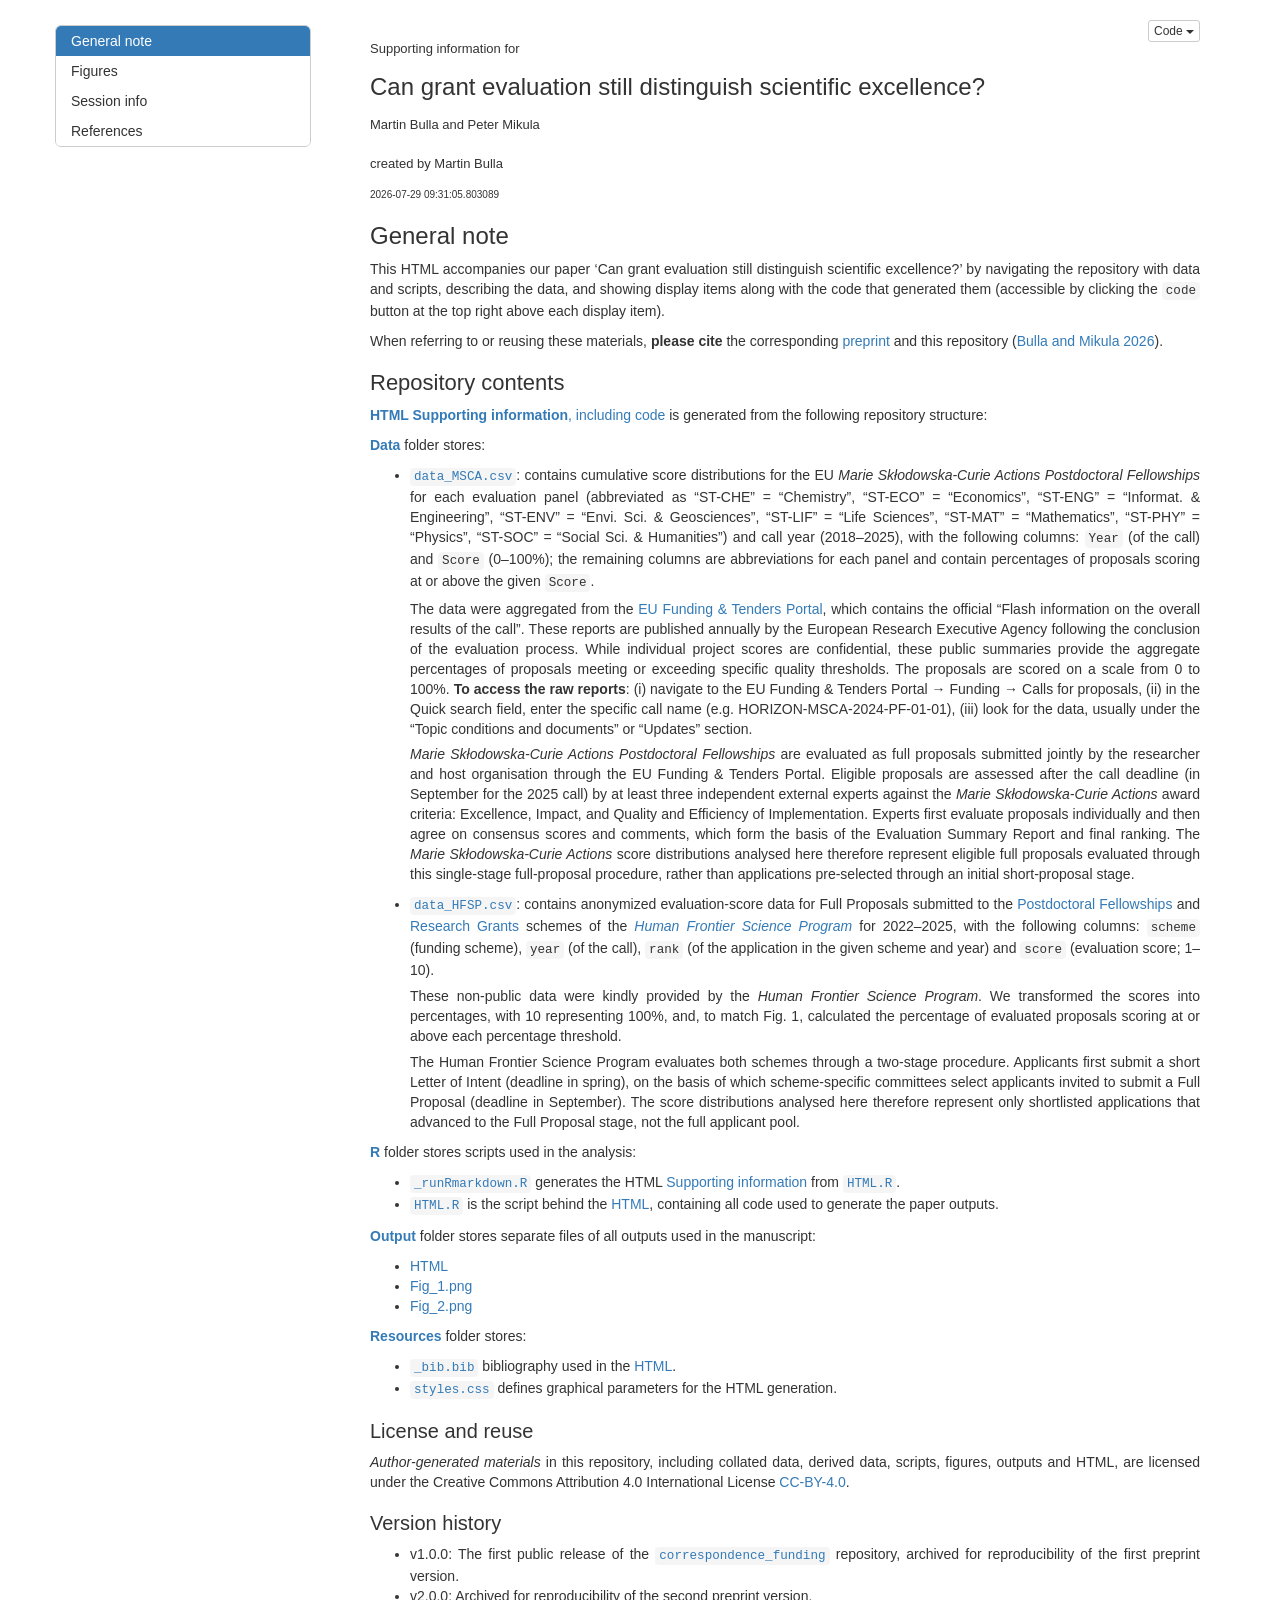
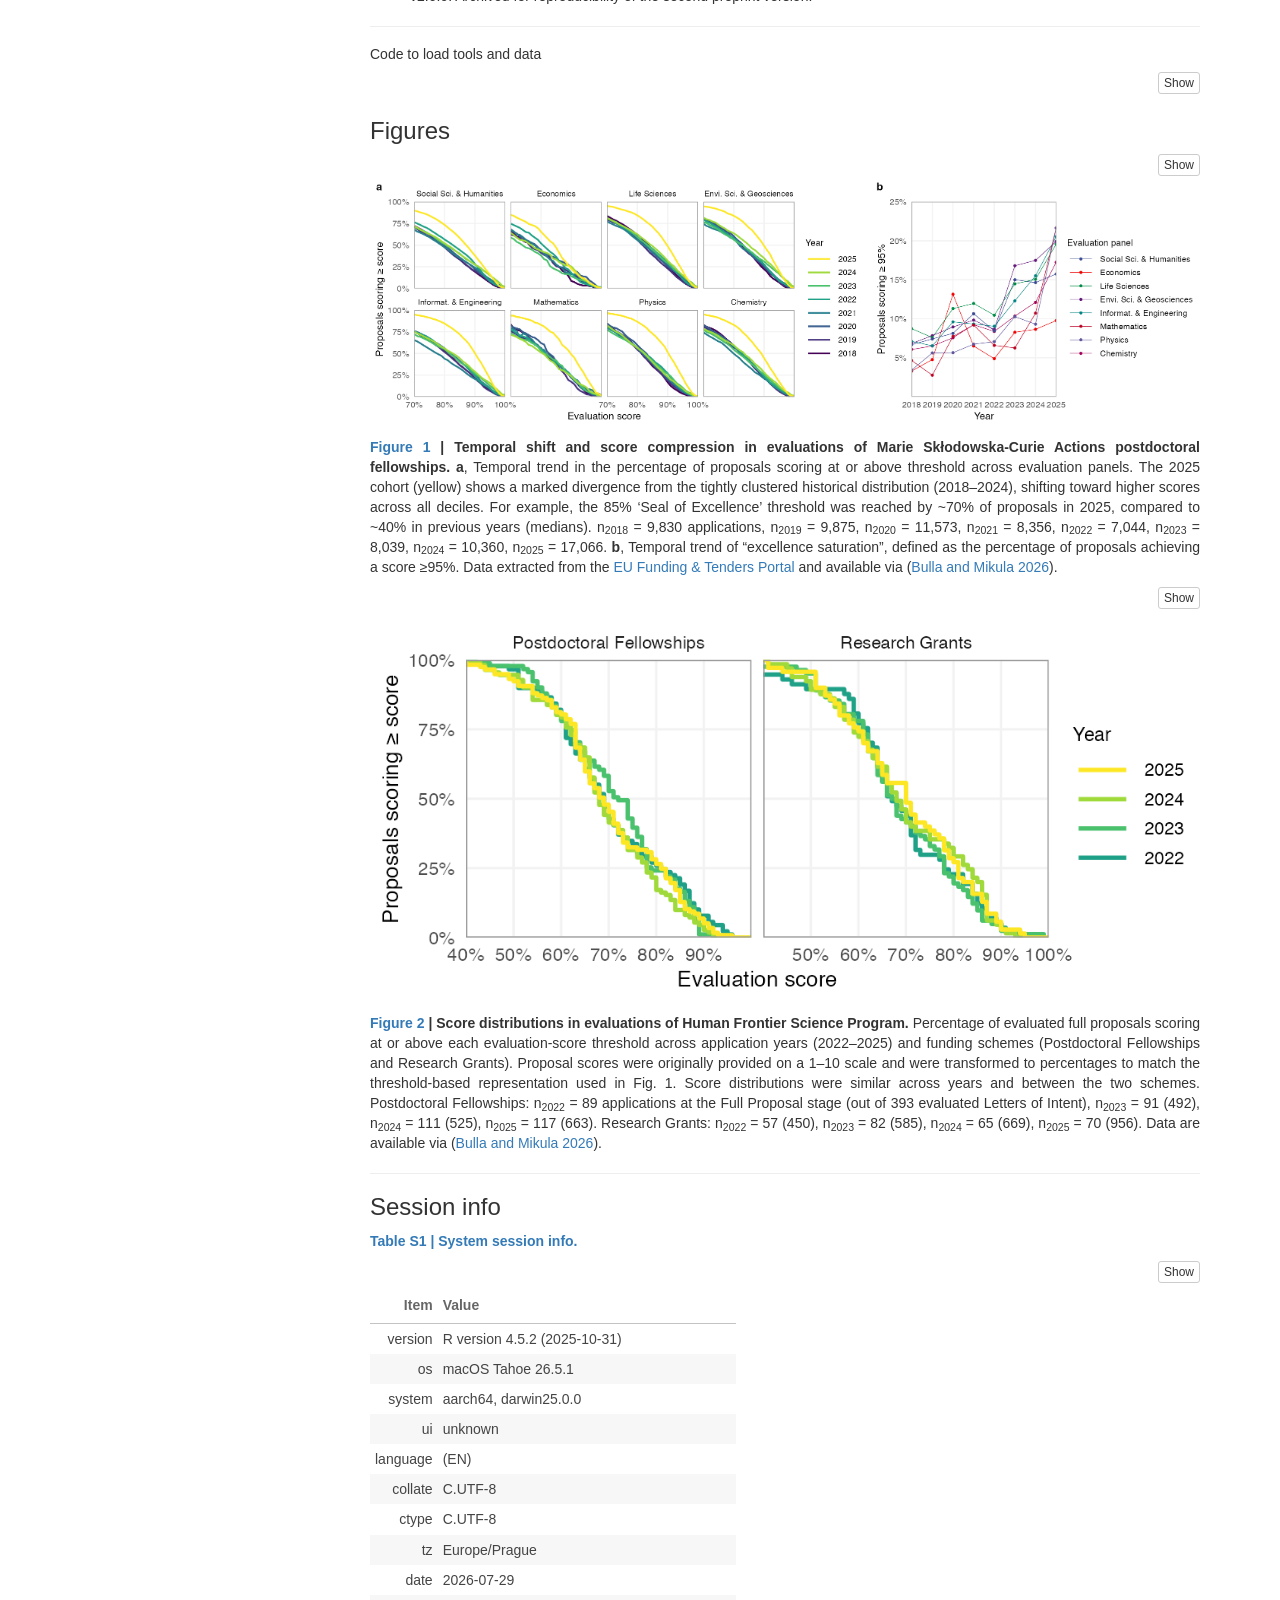
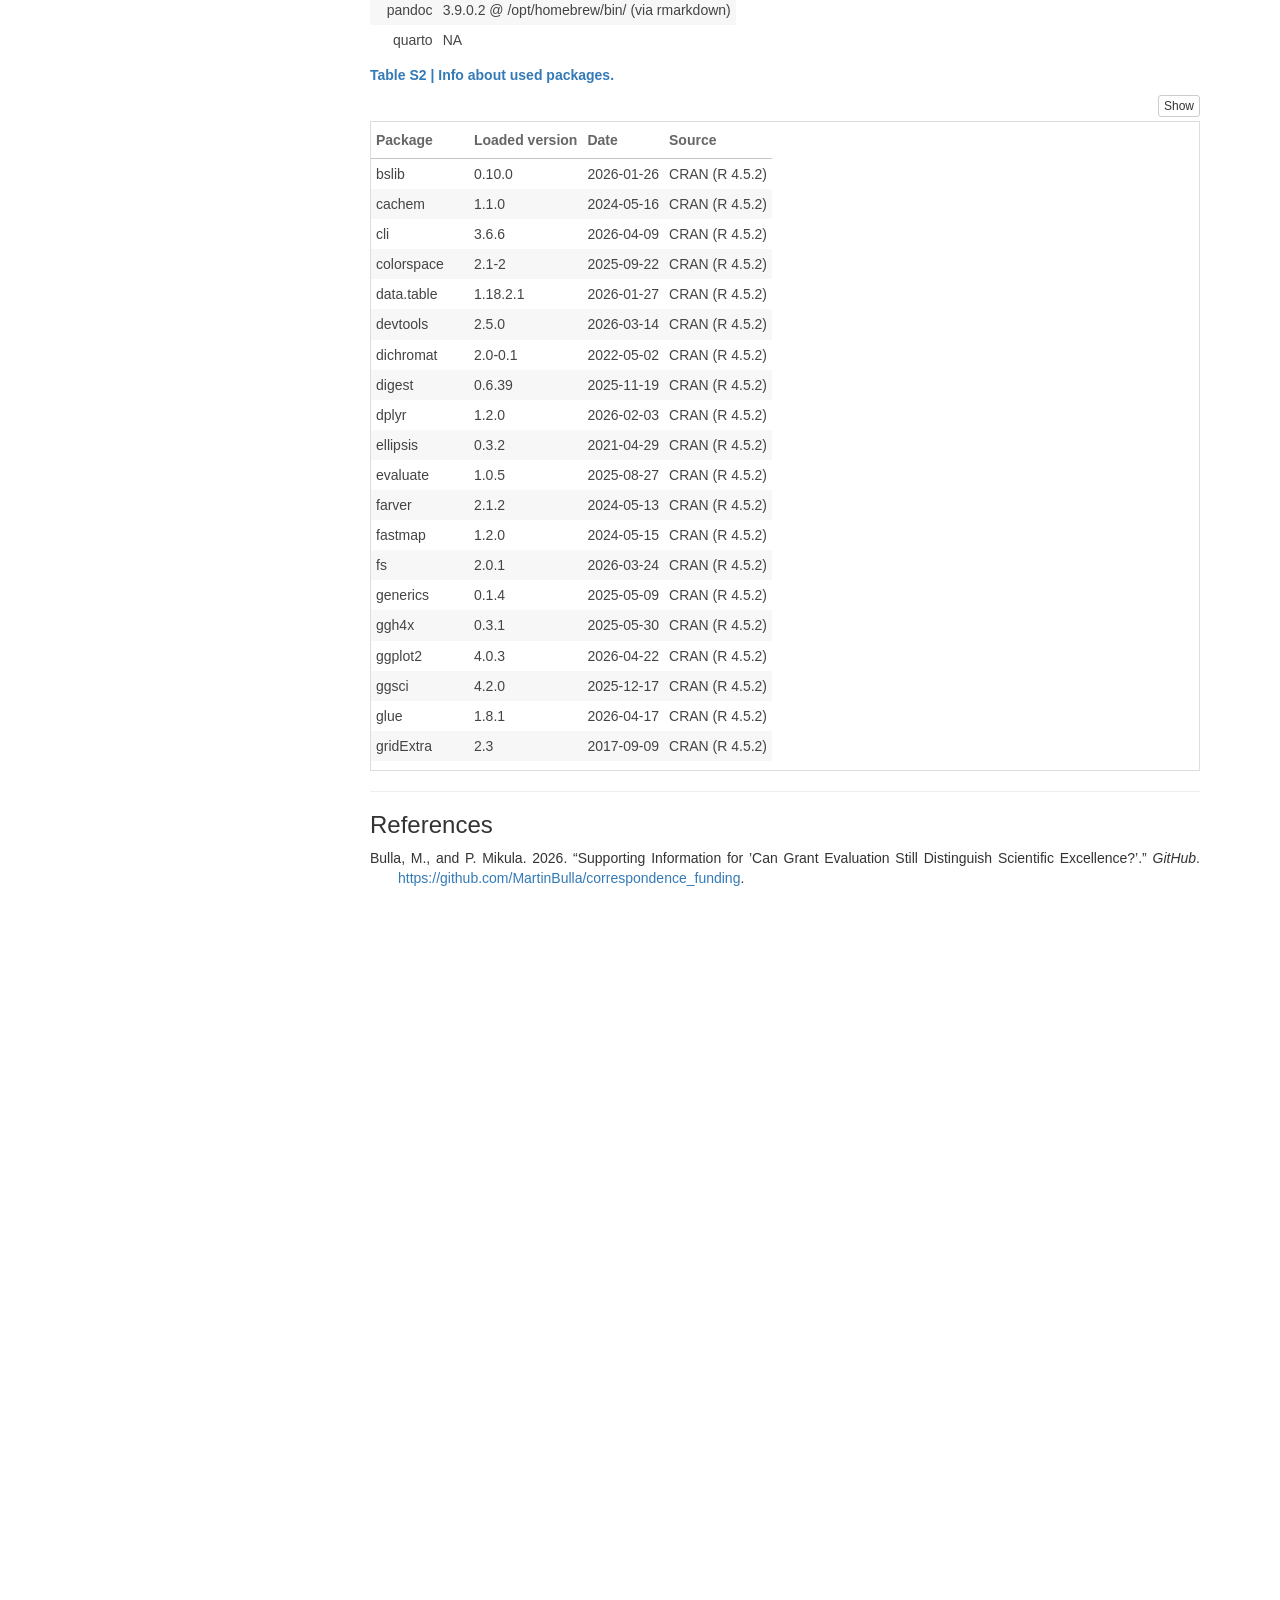
==== commit 8bbf80ea: "updating scheme descriptions" ====
--- a/index.html
+++ b/index.html
@@ -1836,7 +1836,7 @@
 <h4 class="author"><font size="2">Martin Bulla and Peter
 Mikula</font><br><br><font size="2">created by Martin
 Bulla</font><br></h4>
-<h4 class="date"><font size="1.5">2026-07-28 18:19:01.958616</font></h4>
+<h4 class="date"><font size="1.5">2026-07-29 09:31:05.803089</font></h4>
 
 </div>
 
@@ -1863,60 +1863,64 @@
 folder stores:</p>
 <ul>
 <li><p><a href="https://github.com/MartinBulla/correspondence_funding/blob/main/Data/data_MSCA.csv"><code>data_MSCA.csv</code></a>:
-contains cumulative score distribution for the EU <em>Marie
-Skłodowska-Curie Actions Postdoctoral Fellowships</em> for 2018-2025 and
-each evaluation panel (abbreviated as “ST-CHE” = “Chemistry”, “ST-ECO” =
+contains cumulative score distributions for the EU <em>Marie
+Skłodowska-Curie Actions Postdoctoral Fellowships</em> for each
+evaluation panel (abbreviated as “ST-CHE” = “Chemistry”, “ST-ECO” =
 “Economics”, “ST-ENG” = “Informat. &amp; Engineering”, “ST-ENV” = “Envi.
-Sci. &amp; Geosciences” “ST-LIF” = “Life Sciences”, “ST-MAT” =
+Sci. &amp; Geosciences”, “ST-LIF” = “Life Sciences”, “ST-MAT” =
 “Mathematics”, “ST-PHY” = “Physics”, “ST-SOC” = “Social Sci. &amp;
-Humanities”) and year of the call, with the following columns:
-<code>Year</code> (of the call) and <code>Score</code> (threshold); the
+Humanities”) and call year (2018–2025), with the following columns:
+<code>Year</code> (of the call) and <code>Score</code> (0–100%); the
 remaining columns are abbreviations for each panel and contain
-percentages of proposals scoring at or above given <code>Score</code>.
-<span style="display:block; margin-top:0.4em;"> The data were aggregated
-from the <a href="https://ec.europa.eu/info/funding-tenders/opportunities/portal/">EU
+percentages of proposals scoring at or above the given
+<code>Score</code>. <span style="display:block; margin-top:0.4em;"> The
+data were aggregated from the <a href="https://ec.europa.eu/info/funding-tenders/opportunities/portal/">EU
 Funding &amp; Tenders Portal</a>, which contains the official “Flash
 information on the overall results of the call”. These reports are
 published annually by the European Research Executive Agency following
 the conclusion of the evaluation process. While individual project
 scores are confidential, these public summaries provide the aggregate
 percentages of proposals meeting or exceeding specific quality
-thresholds. The proposals are scored between 0 and 100%. <strong>To
-access the raw reports</strong>: (i) navigate to the EU Funding &amp;
-Tenders Portal and go to Calls for proposal, (ii) search for the
-specific call (e.g. HORIZON-MSCA-2024-PF-01-01), (iii) look for the
-data, usually under the “Topic conditions and documents” or “Updates”
-section. </span> <span style="display:block; margin-top:0.4em;">
-<em>Marie Skłodowska-Curie Actions Postdoctoral Fellowships</em> are
-evaluated as full proposals submitted jointly by the researcher and host
-organisation through the EU Funding &amp; Tenders Portal. Eligible
-proposals are assessed after the call deadline (September, in case of
-2025) by at least three independent external experts against the
-<em>Marie Skłodowska-Curie Actions</em> award criteria: Excellence,
-Impact, and Quality and Efficiency of Implementation. Experts first
-evaluate proposals individually and then agree on consensus scores and
-comments, which form the basis of the Evaluation Summary Report and
-final ranking. The <em>Marie Skłodowska-Curie Actions</em> score
-distributions analysed here therefore represent eligible full proposals
-evaluated through this single-stage full-proposal procedure, rather than
-applications pre-selected through an initial short-proposal stage.
+thresholds. The proposals are scored on a scale from 0 to 100%.
+<strong>To access the raw reports</strong>: (i) navigate to the EU
+Funding &amp; Tenders Portal → Funding → Calls for proposals, (ii) in
+the Quick search field, enter the specific call name
+(e.g. HORIZON-MSCA-2024-PF-01-01), (iii) look for the data, usually
+under the “Topic conditions and documents” or “Updates” section. </span>
+<span style="display:block; margin-top:0.4em;"> <em>Marie
+Skłodowska-Curie Actions Postdoctoral Fellowships</em> are evaluated as
+full proposals submitted jointly by the researcher and host organisation
+through the EU Funding &amp; Tenders Portal. Eligible proposals are
+assessed after the call deadline (in September for the 2025 call) by at
+least three independent external experts against the <em>Marie
+Skłodowska-Curie Actions</em> award criteria: Excellence, Impact, and
+Quality and Efficiency of Implementation. Experts first evaluate
+proposals individually and then agree on consensus scores and comments,
+which form the basis of the Evaluation Summary Report and final ranking.
+The <em>Marie Skłodowska-Curie Actions</em> score distributions analysed
+here therefore represent eligible full proposals evaluated through this
+single-stage full-proposal procedure, rather than applications
+pre-selected through an initial short-proposal stage. </span></p></li>
+<li><p><a href="https://github.com/MartinBulla/correspondence_funding/blob/main/Data/data_HFSP.csv"><code>data_HFSP.csv</code></a>:
+contains anonymized evaluation-score data for Full Proposals submitted
+to the <a href="https://www.hfsp.org/funding/hfsp-funding/postdoctoral-fellowships">Postdoctoral
+Fellowships</a> and <a href="https://www.hfsp.org/funding/hfsp-funding/research-grants">Research
+Grants</a> schemes of the <a href="https://www.hfsp.org"><em>Human
+Frontier Science Program</em></a> for 2022–2025, with the following
+columns: <code>scheme</code> (funding scheme), <code>year</code> (of the
+call), <code>rank</code> (of the application in the given scheme and
+year) and <code>score</code> (evaluation score; 1–10). <span style="display:block; margin-top:0.4em;"> These non-public data were
+kindly provided by the <em>Human Frontier Science Program</em>. We
+transformed the scores into percentages, with 10 representing 100%, and,
+to match Fig. 1, calculated the percentage of evaluated proposals
+scoring at or above each percentage threshold. </span> <span style="display:block; margin-top:0.4em;"> The Human Frontier Science
+Program evaluates both schemes through a two-stage procedure. Applicants
+first submit a short Letter of Intent (deadline in spring), on the basis
+of which scheme-specific committees select applicants invited to submit
+a Full Proposal (deadline in September). The score distributions
+analysed here therefore represent only shortlisted applications that
+advanced to the Full Proposal stage, not the full applicant pool.
 </span></p></li>
-<li><p><a href="https://github.com/MartinBulla/correspondence_funding/blob/main/Data/data_HFSP.csv"><code>data_HFSP.csv</code></a>:
-contains the scheme, application year, proposal rank and score (1-10) of
-Full Proposals submitted to the <a href="https://www.hfsp.org/funding/hfsp-funding/postdoctoral-fellowships">Postdoctoral
-Fellowships</a> and <a href="https://www.hfsp.org/funding/hfsp-funding/research-grants">Research
-Grants</a> schemes. These non-public data were kindly provided by the <a href="https://www.hfsp.org">Human Frontier Science Program</a> for
-applications submitted from 2022 to 2025. We transformed the scores into
-percentages, with 10 representing 100%, and, to match Fig. 1, calculated
-the percentage of evaluated proposals scoring at or above each
-percentage threshold. <span style="display:block; margin-top:0.4em;">
-The Human Frontier Science Program evaluates both schemes through a
-two-stage procedure. Applicants first submit a short Letter of Intent
-(deadline in Spring), from which scheme-specific committees select
-applicants invited to submit a Full Proposal (deadline in September).
-The score distributions analysed here therefore represent only
-shortlisted applications that advanced to the Full Proposal stage, not
-the full applicant pool. </span></p></li>
 </ul>
 <p><a href="https://github.com/MartinBulla/correspondence_funding/tree/main/R"><strong>R</strong></a>
 folder stores scripts used in the analysis:</p>
@@ -2181,7 +2185,7 @@
 # EXPORT
 ggsave(here::here(&quot;Output/Fig_1_width-185mm.png&quot;),gg_tagged, width = 18.5, height = 5.5, units = &#39;cm&#39;)
 
-knitr::include_graphics(here::here(&quot;Output/fig_1_width-185mm.png&quot;))</code></pre>
+knitr::include_graphics(here::here(&quot;Output/Fig_1_width-185mm.png&quot;))</code></pre>
 <p><img role="img" aria-label src="[data-uri]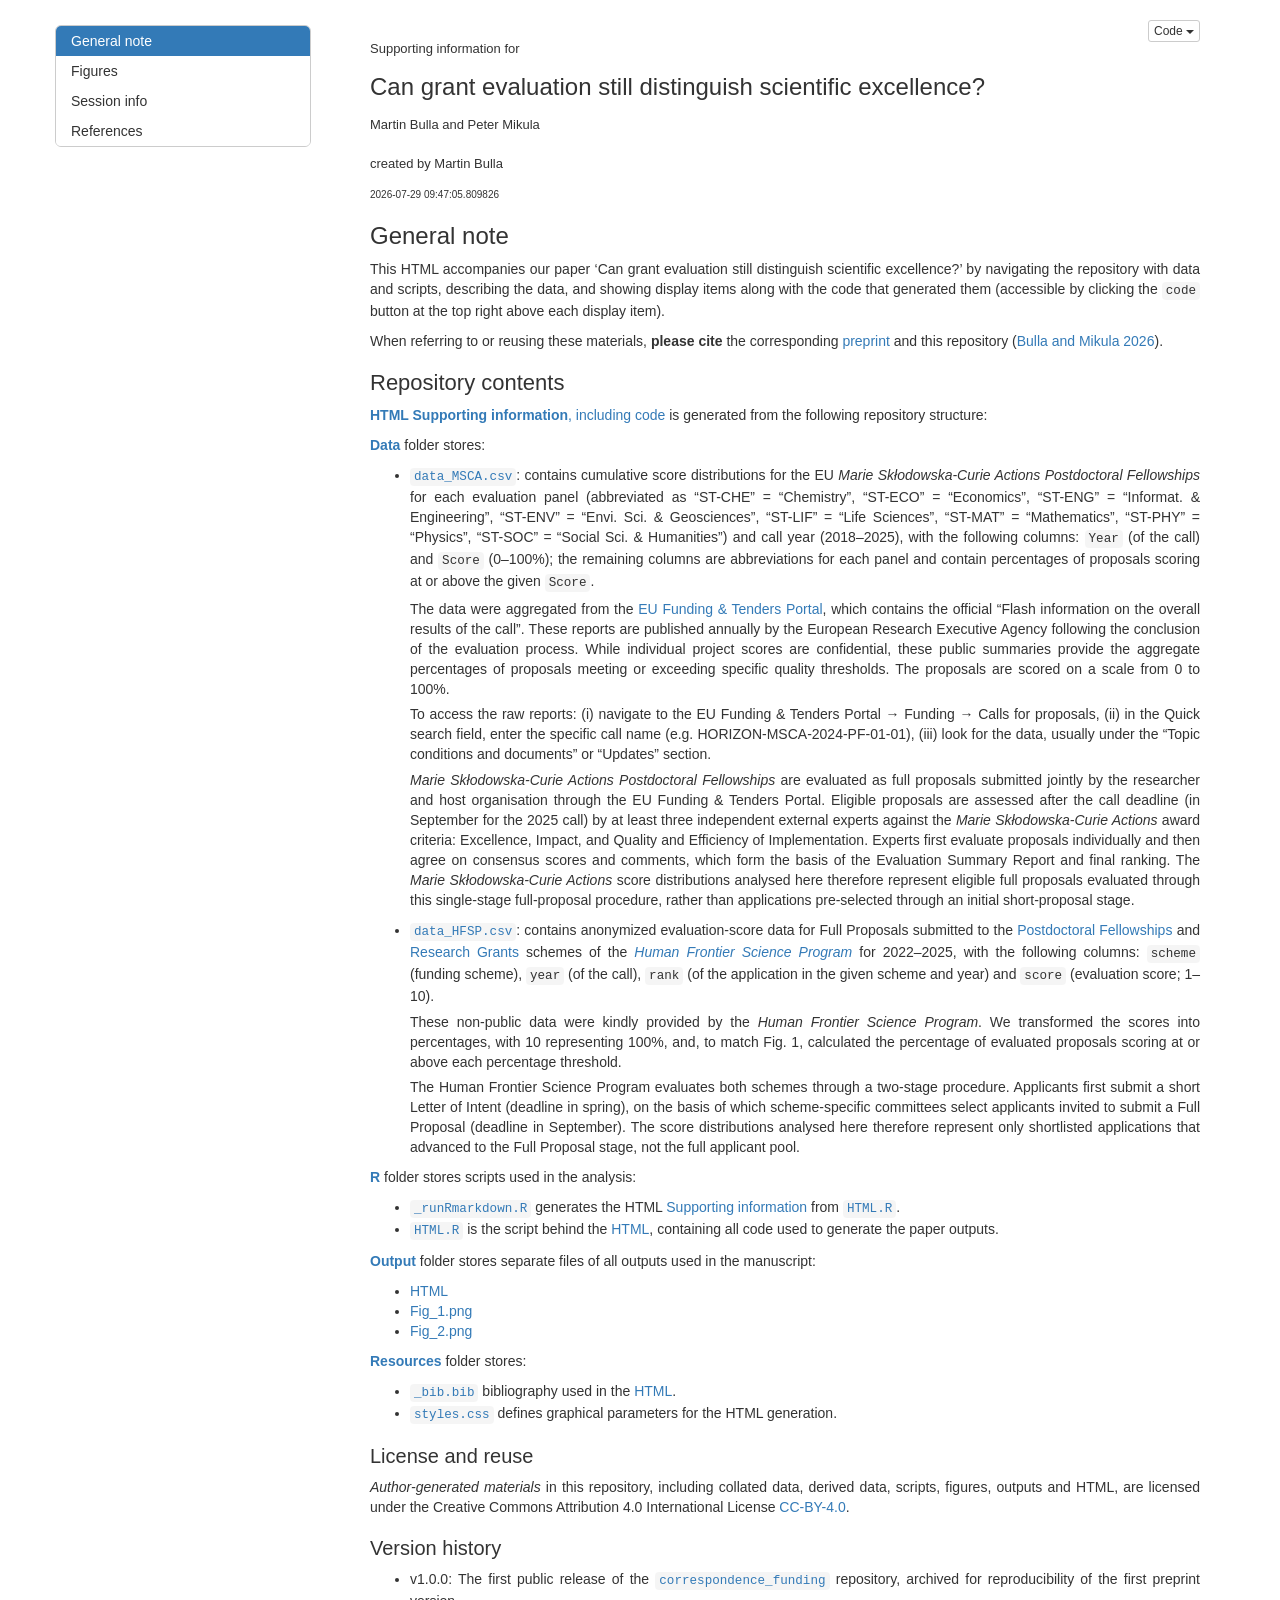
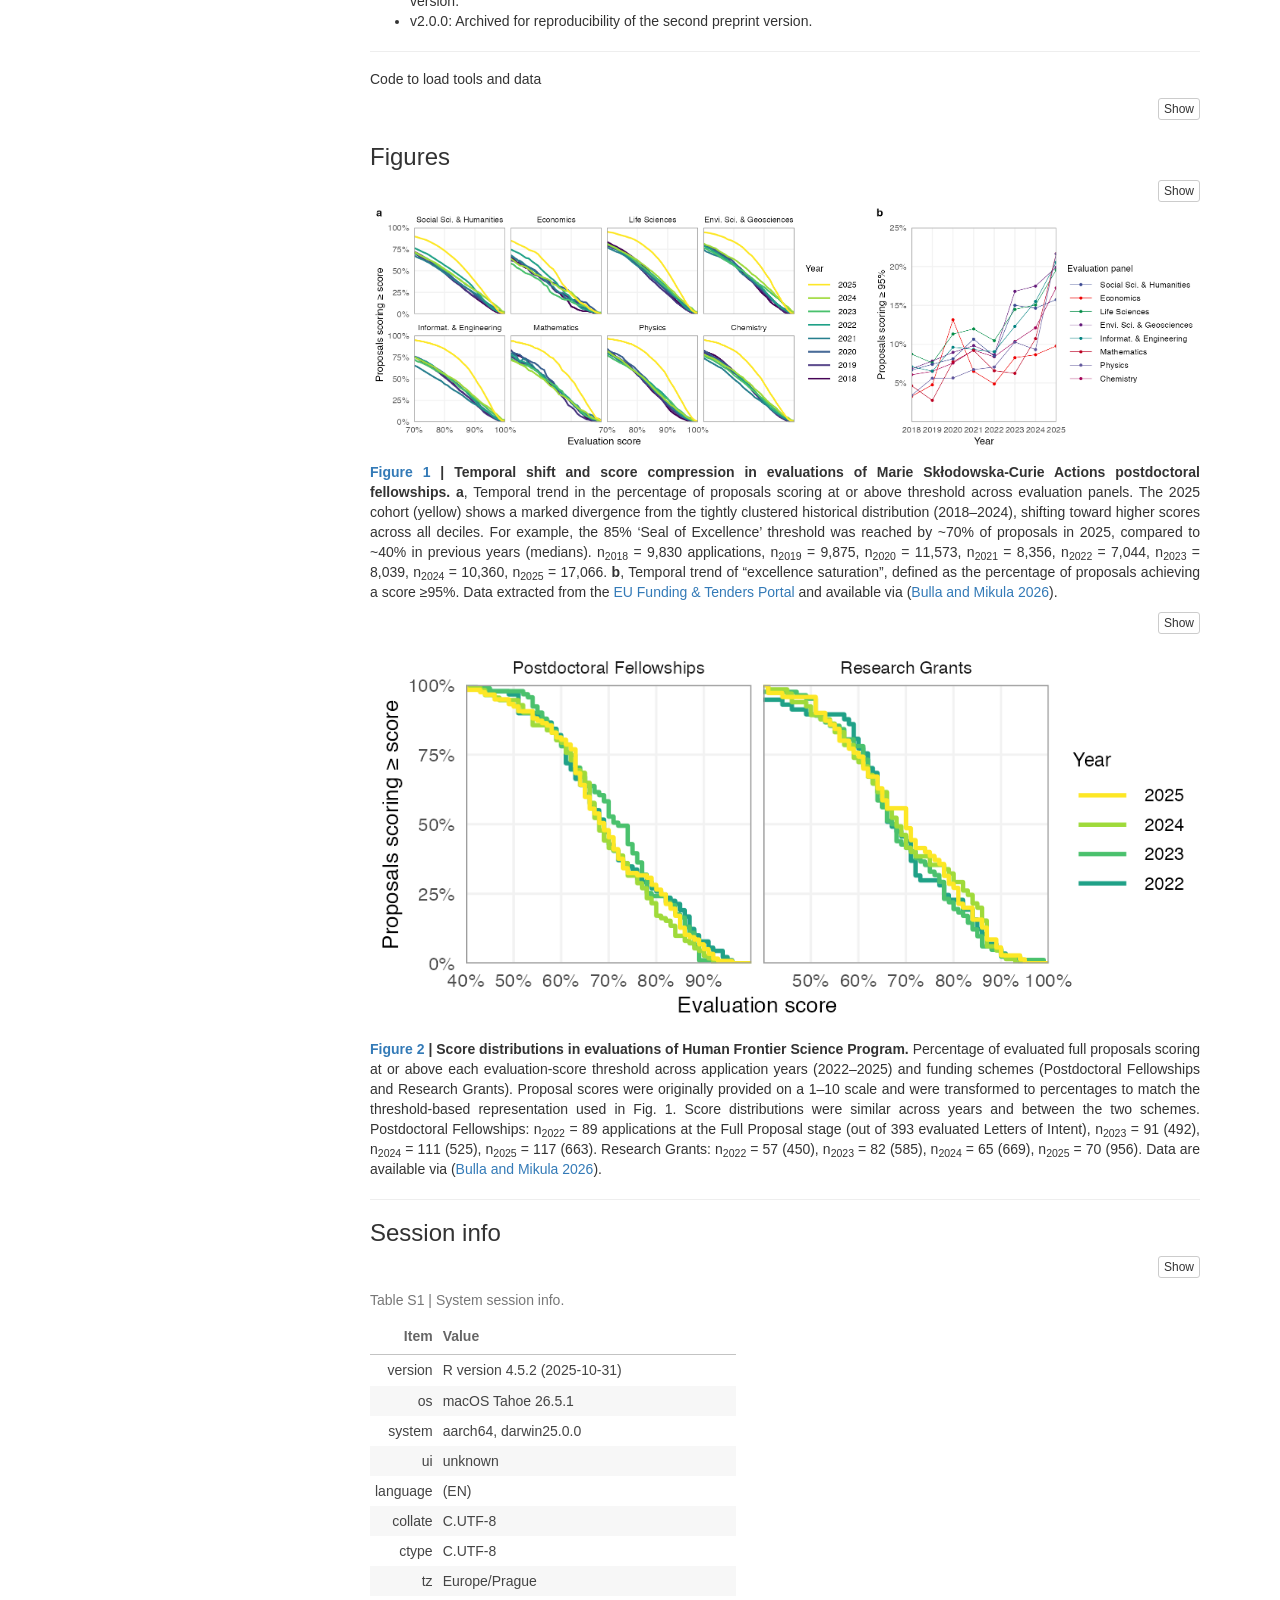
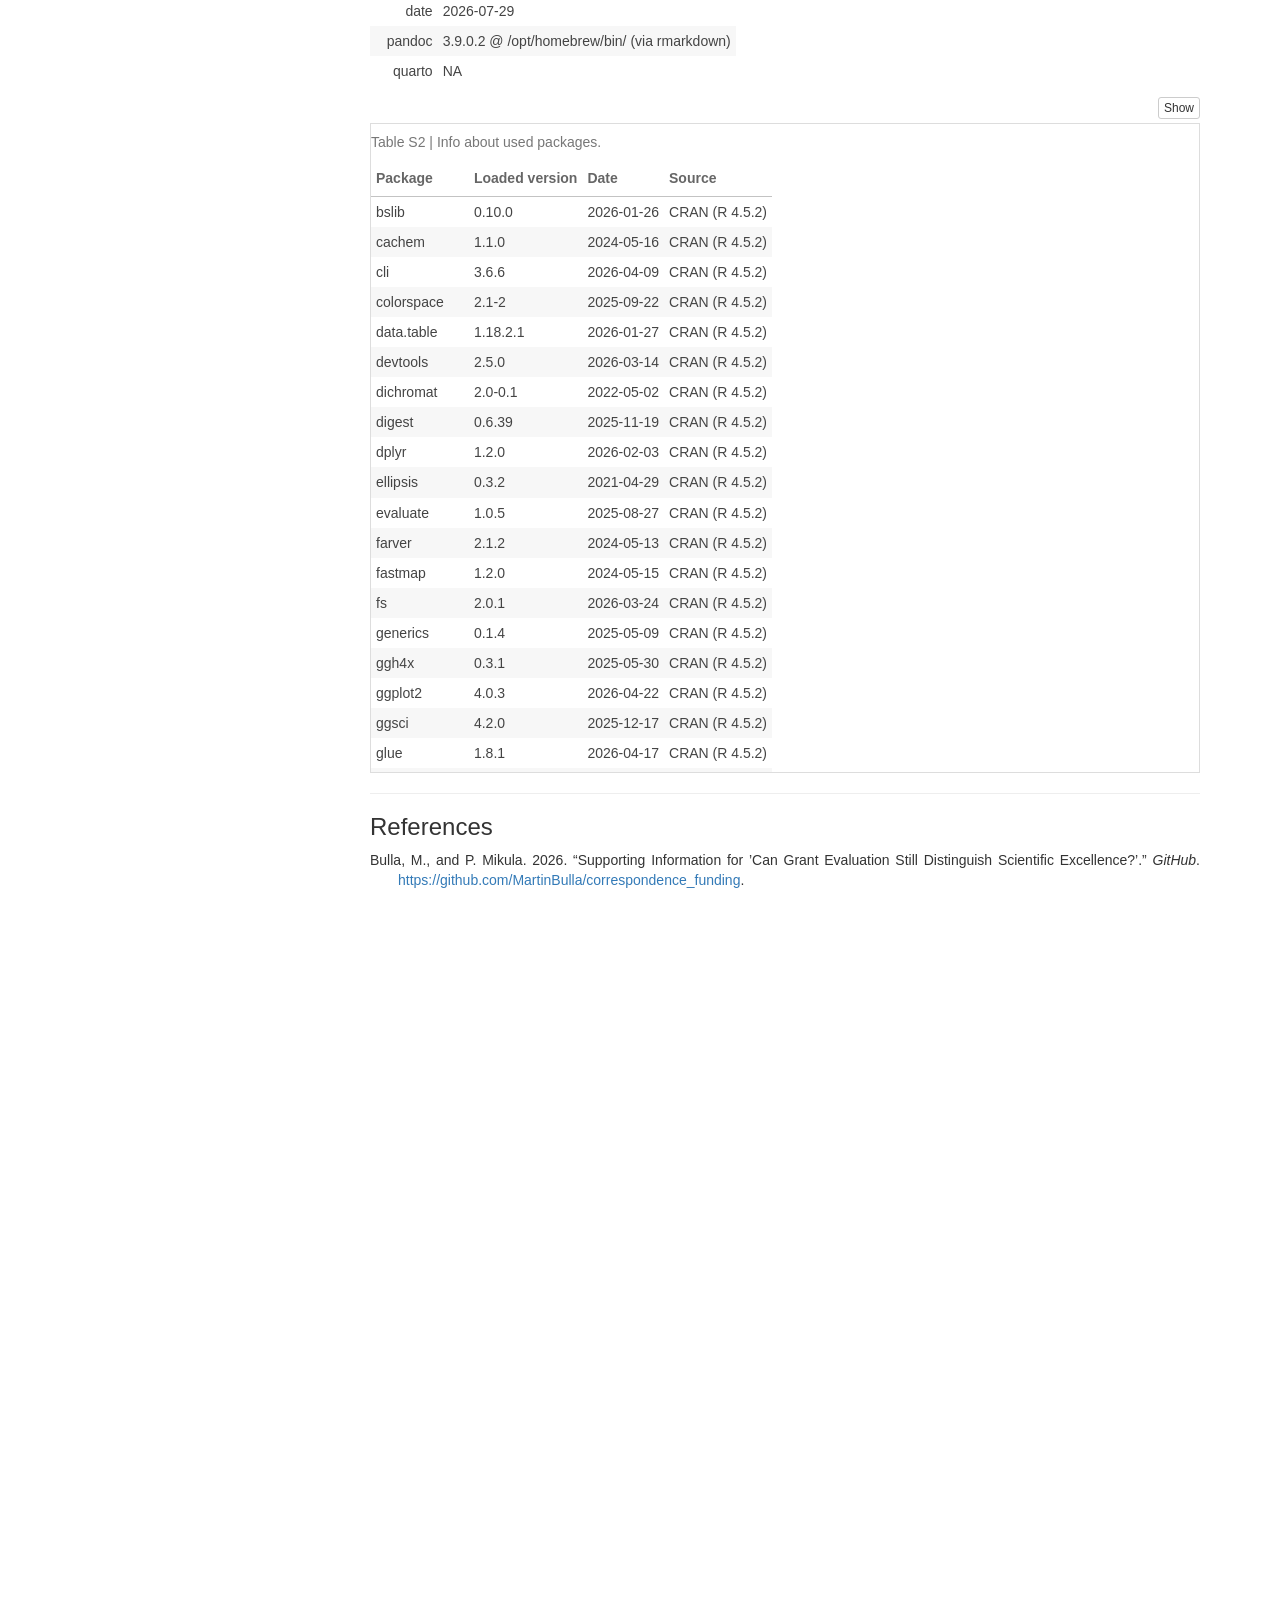
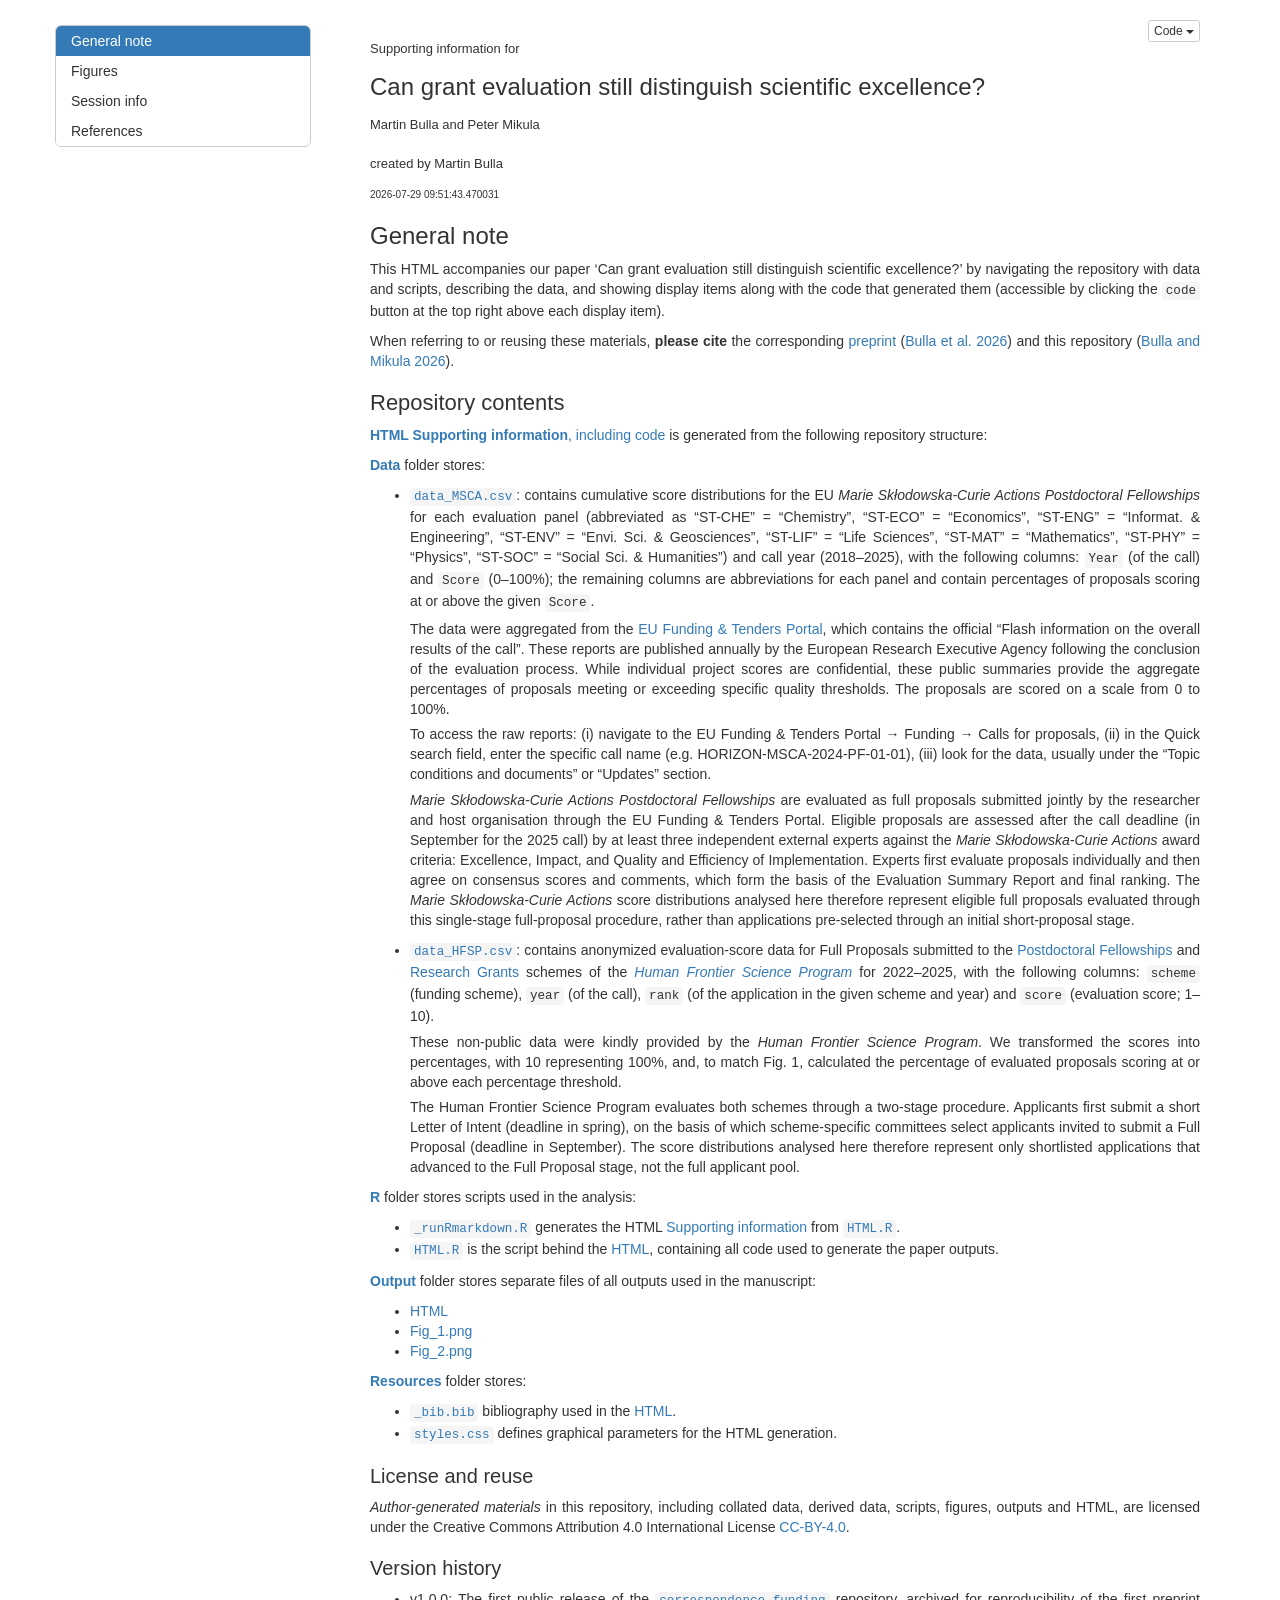
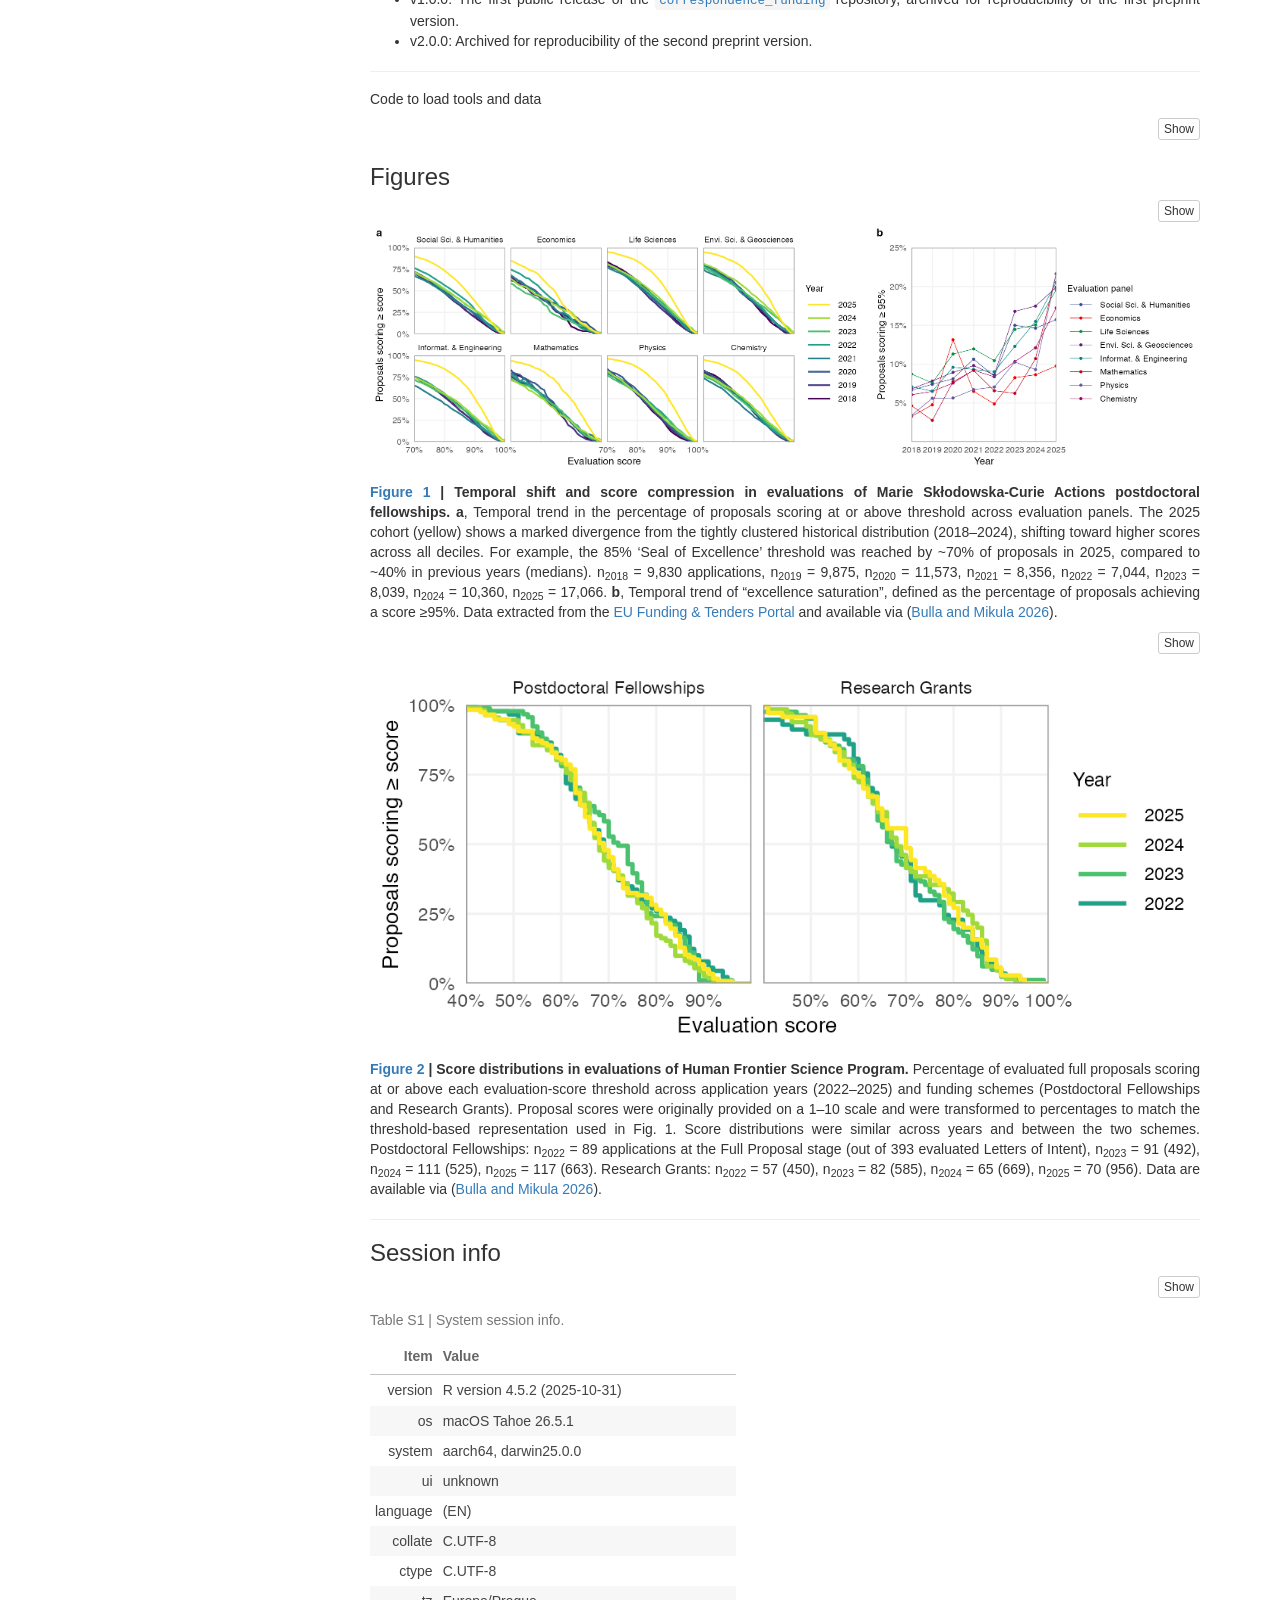
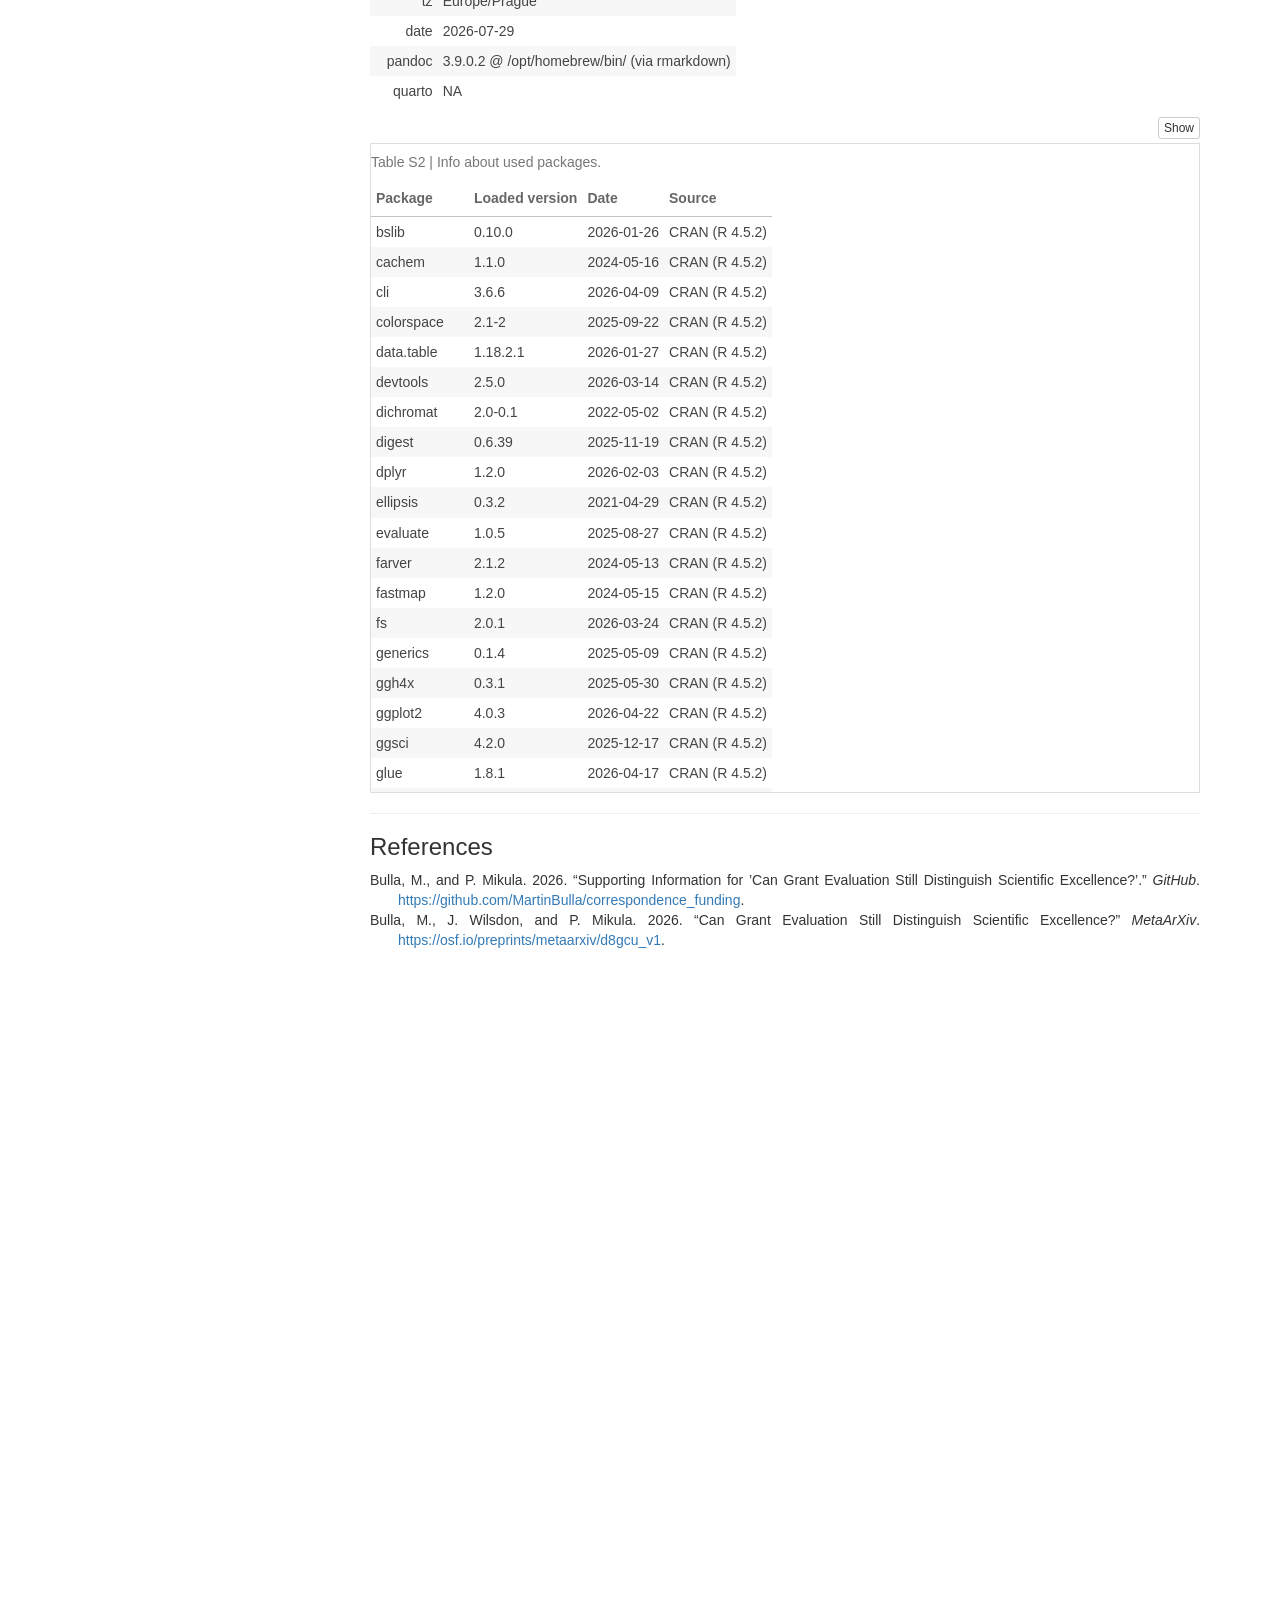
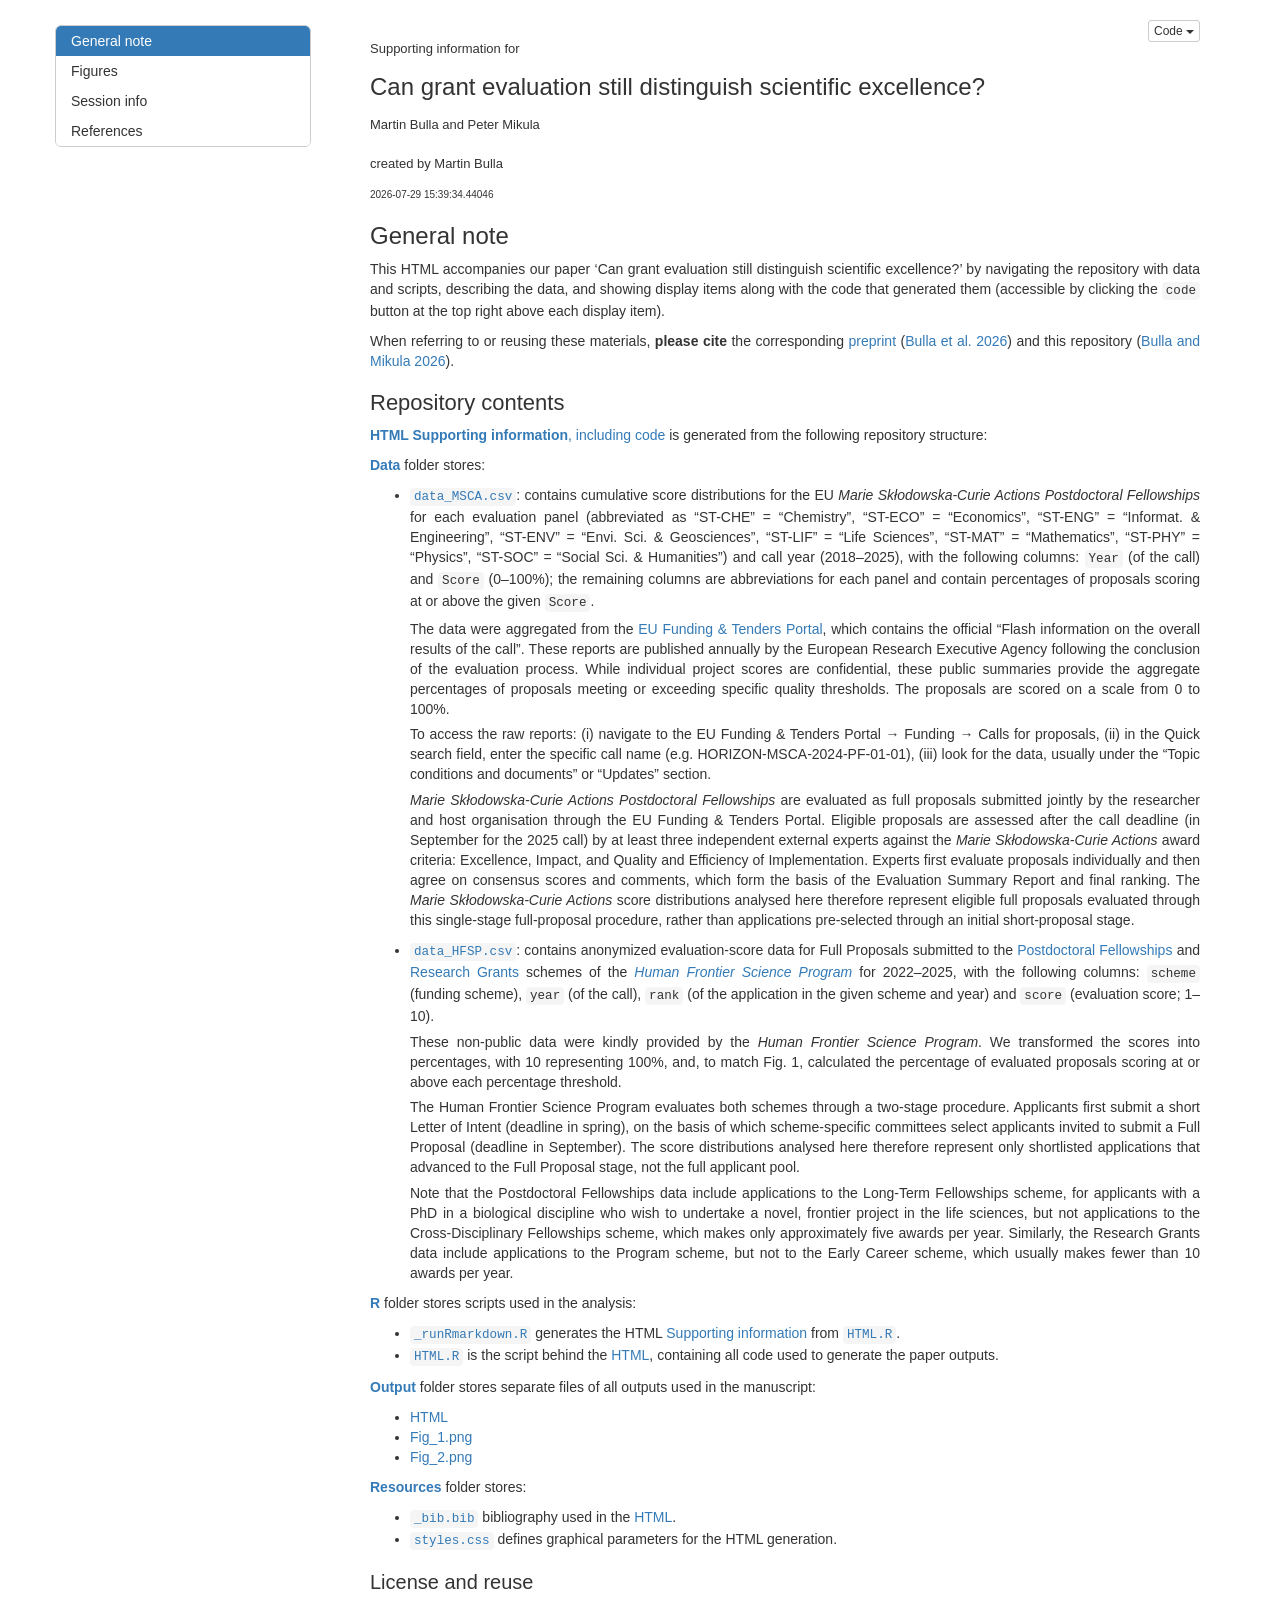
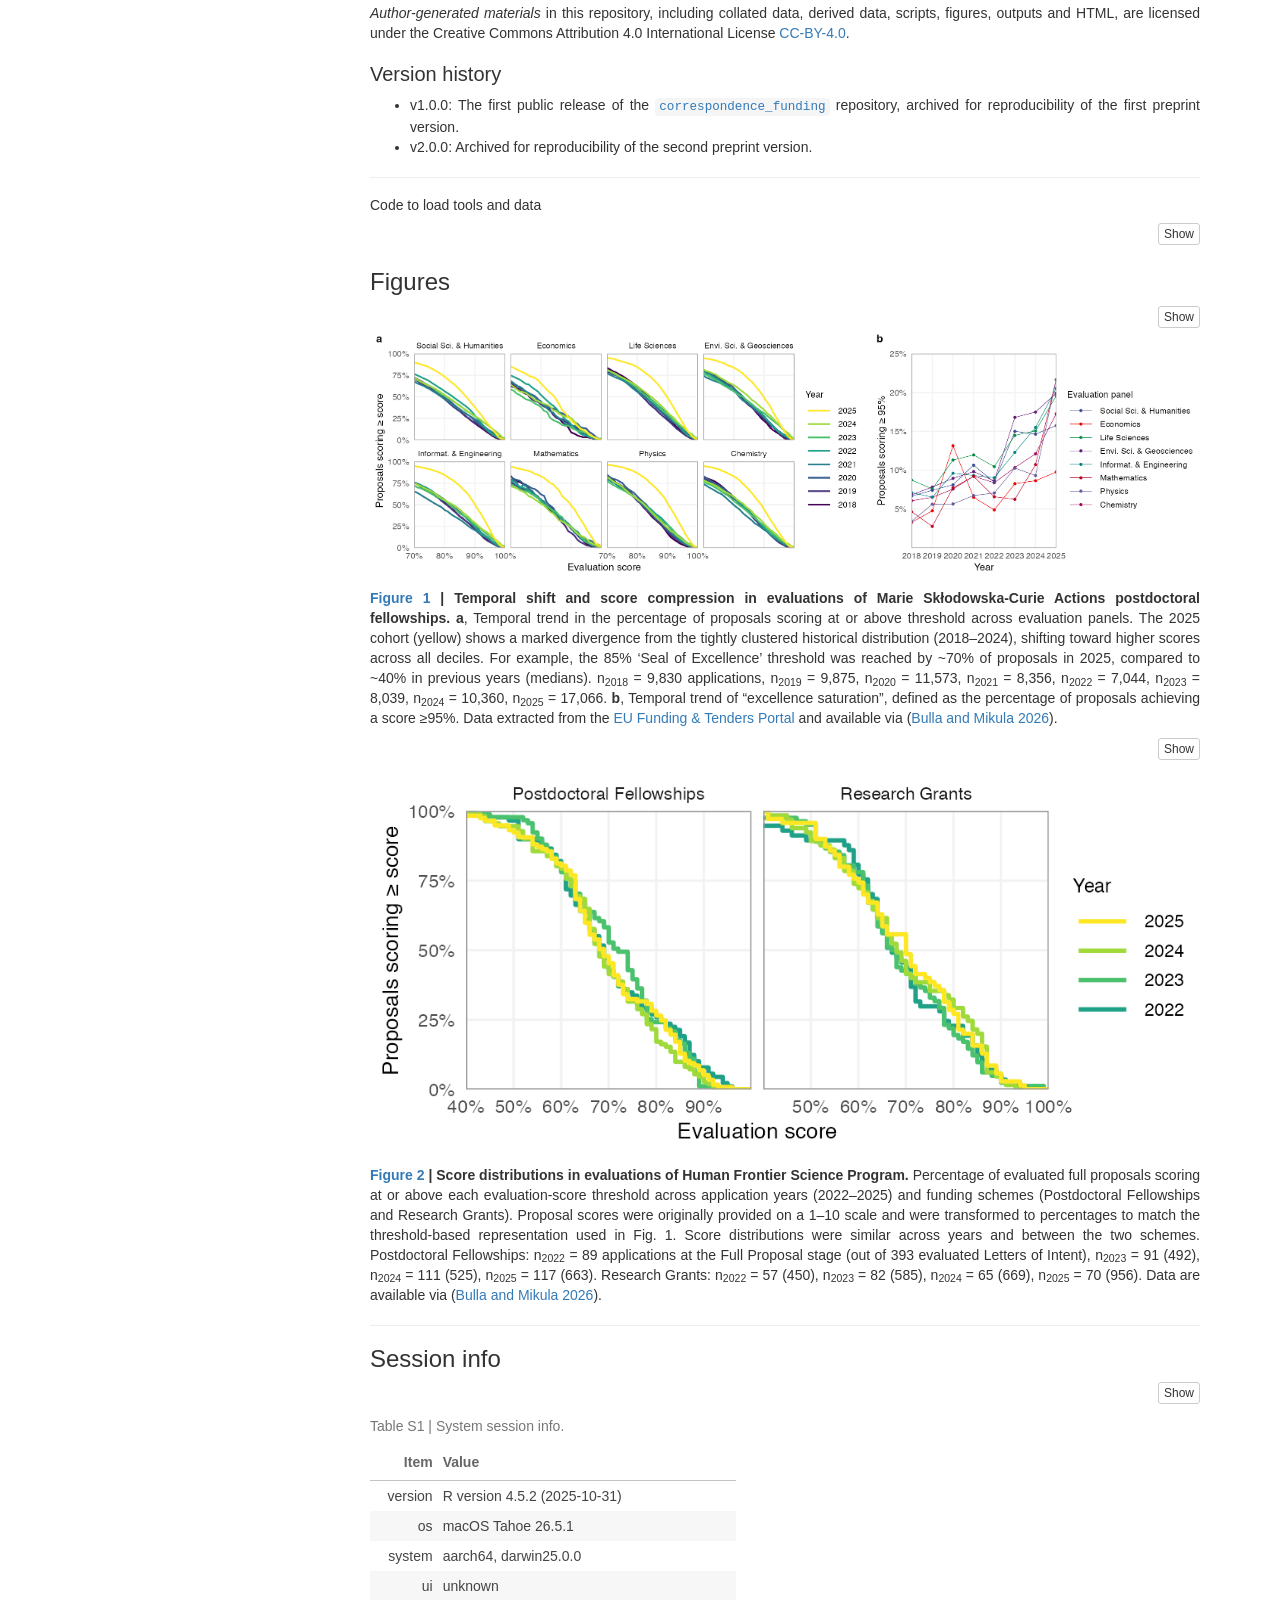
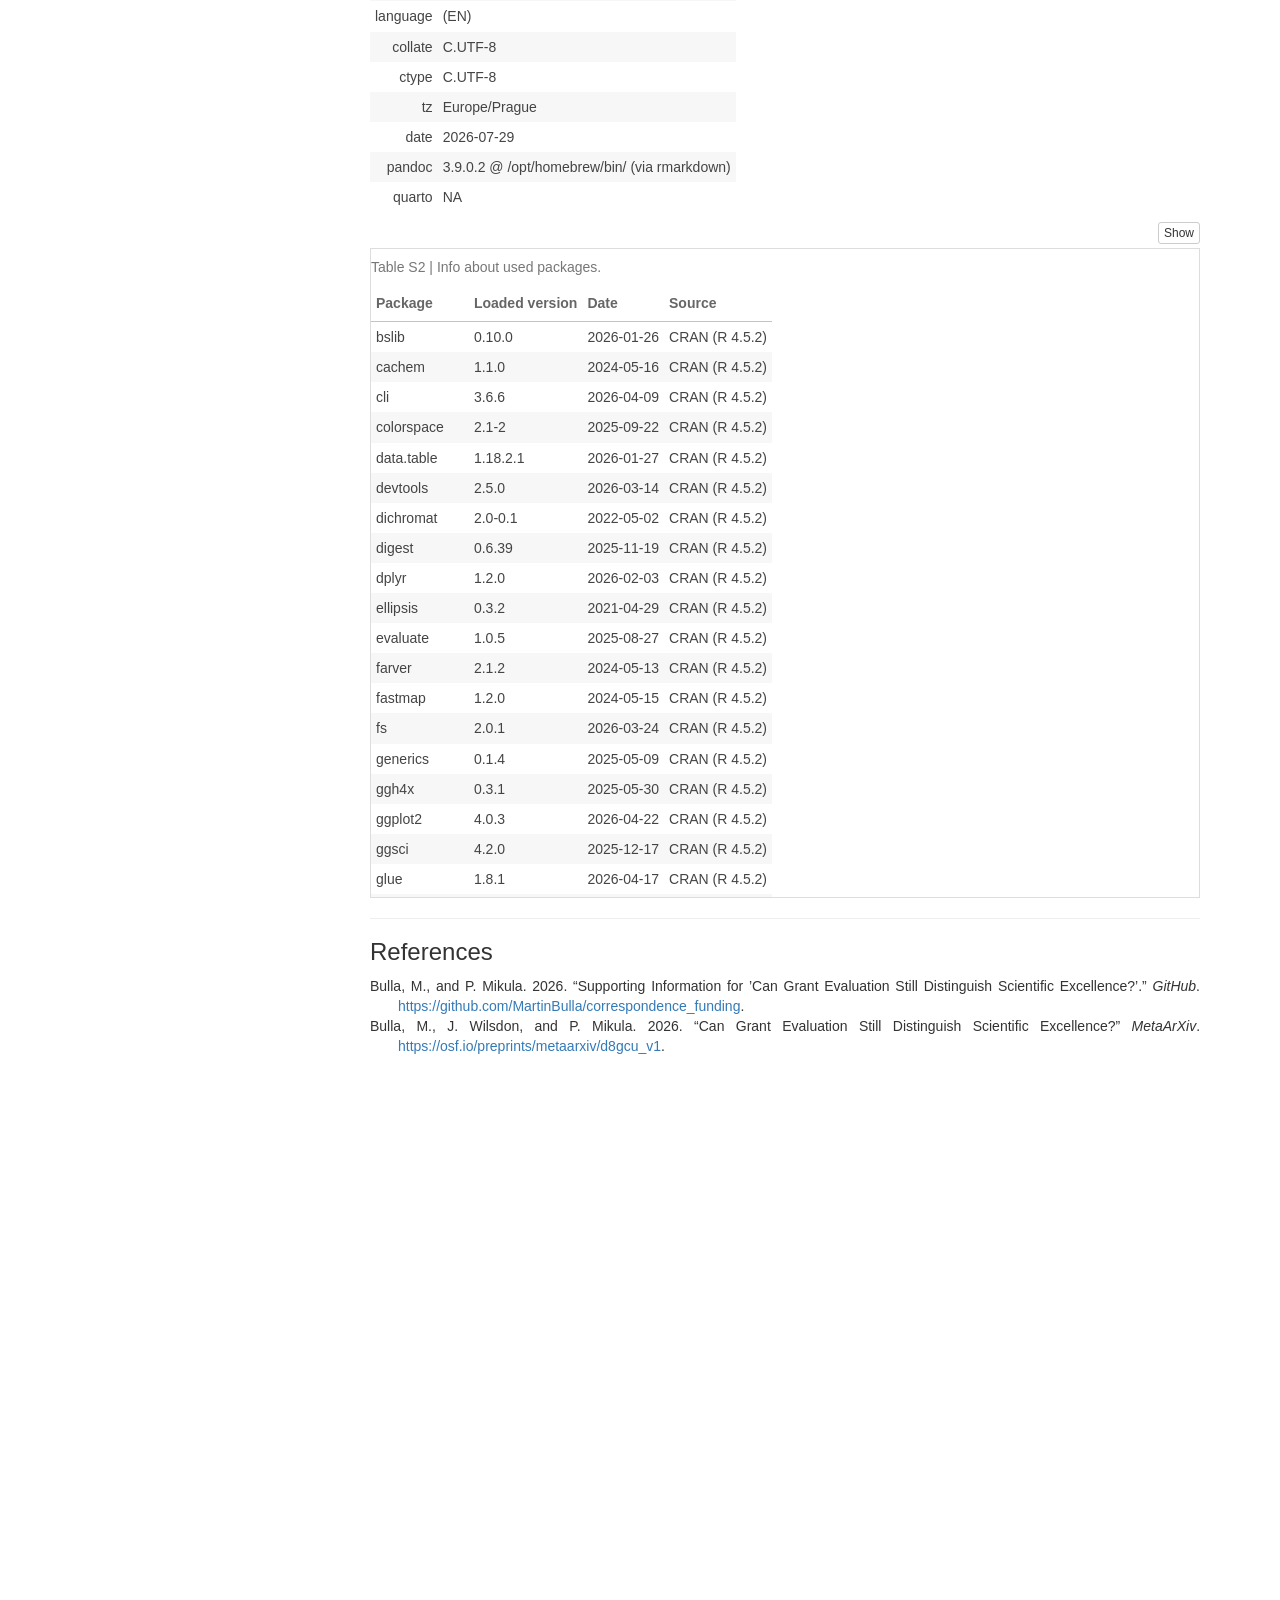
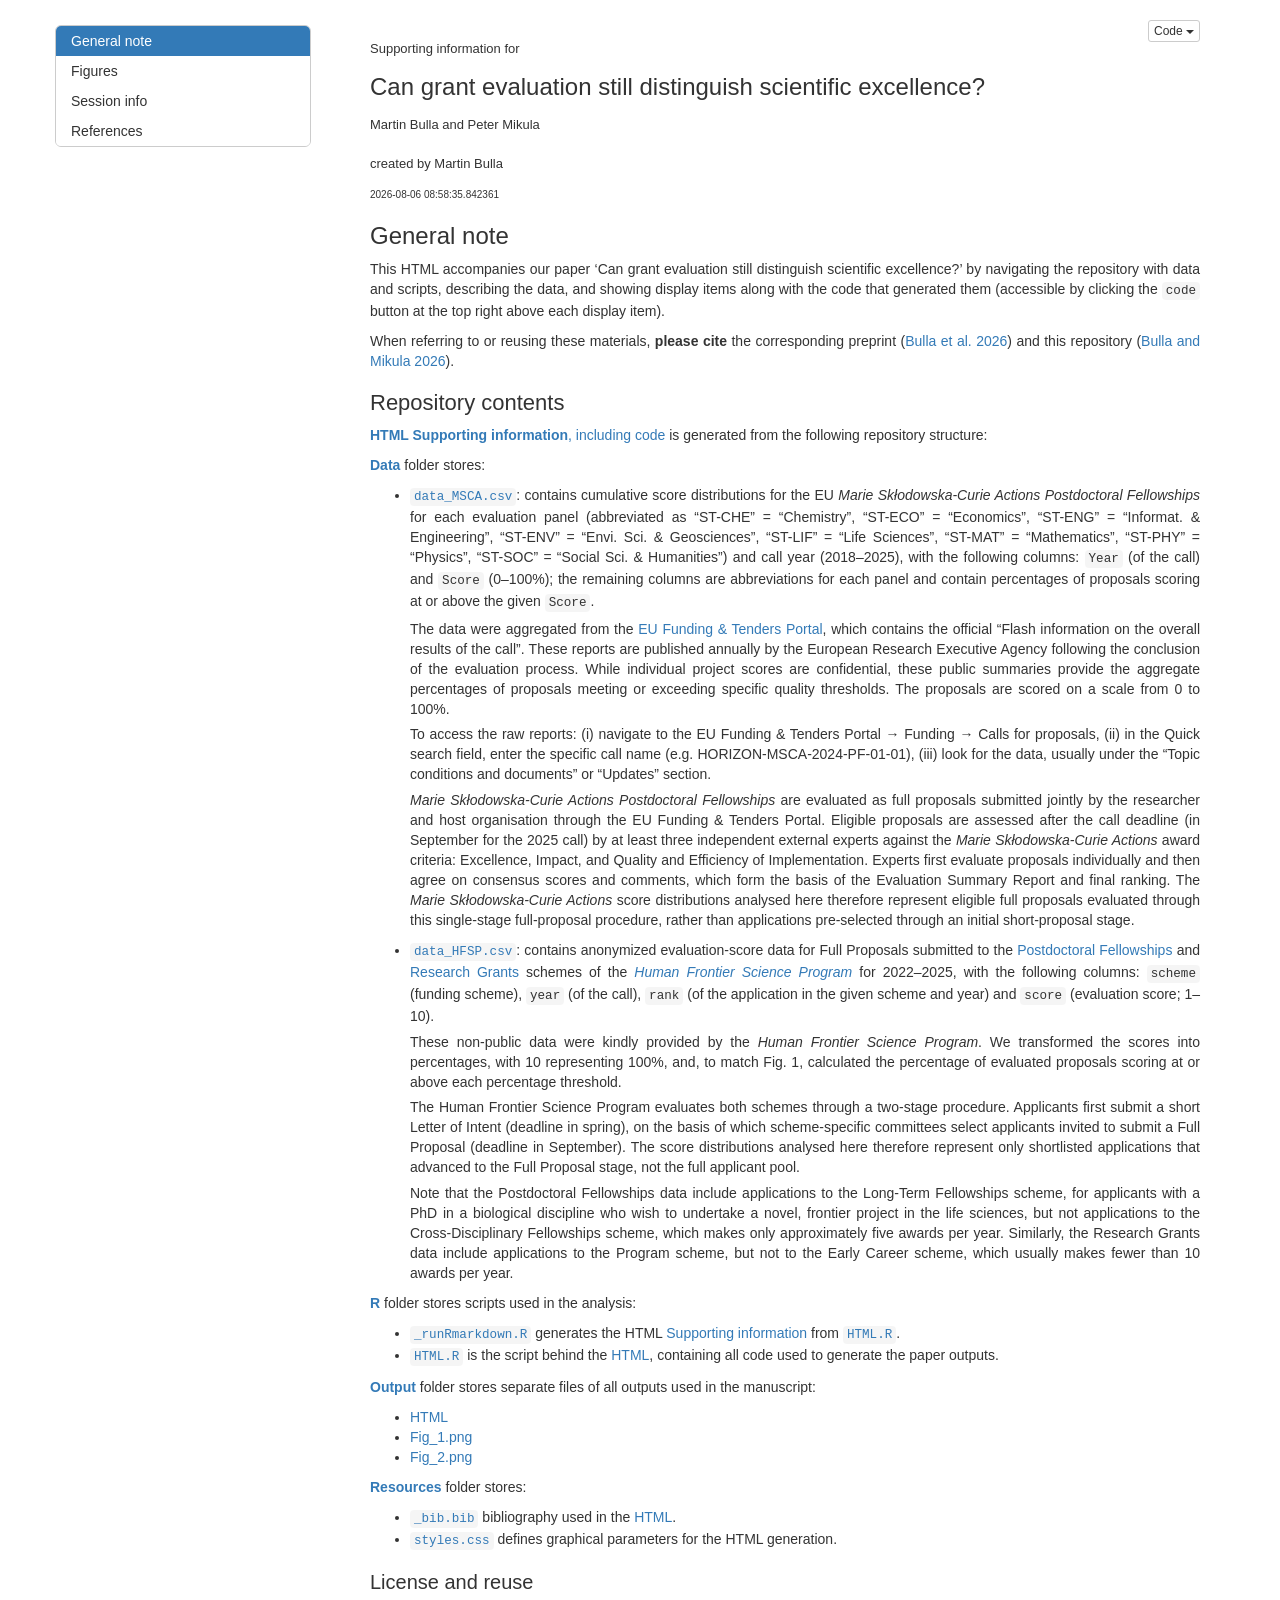
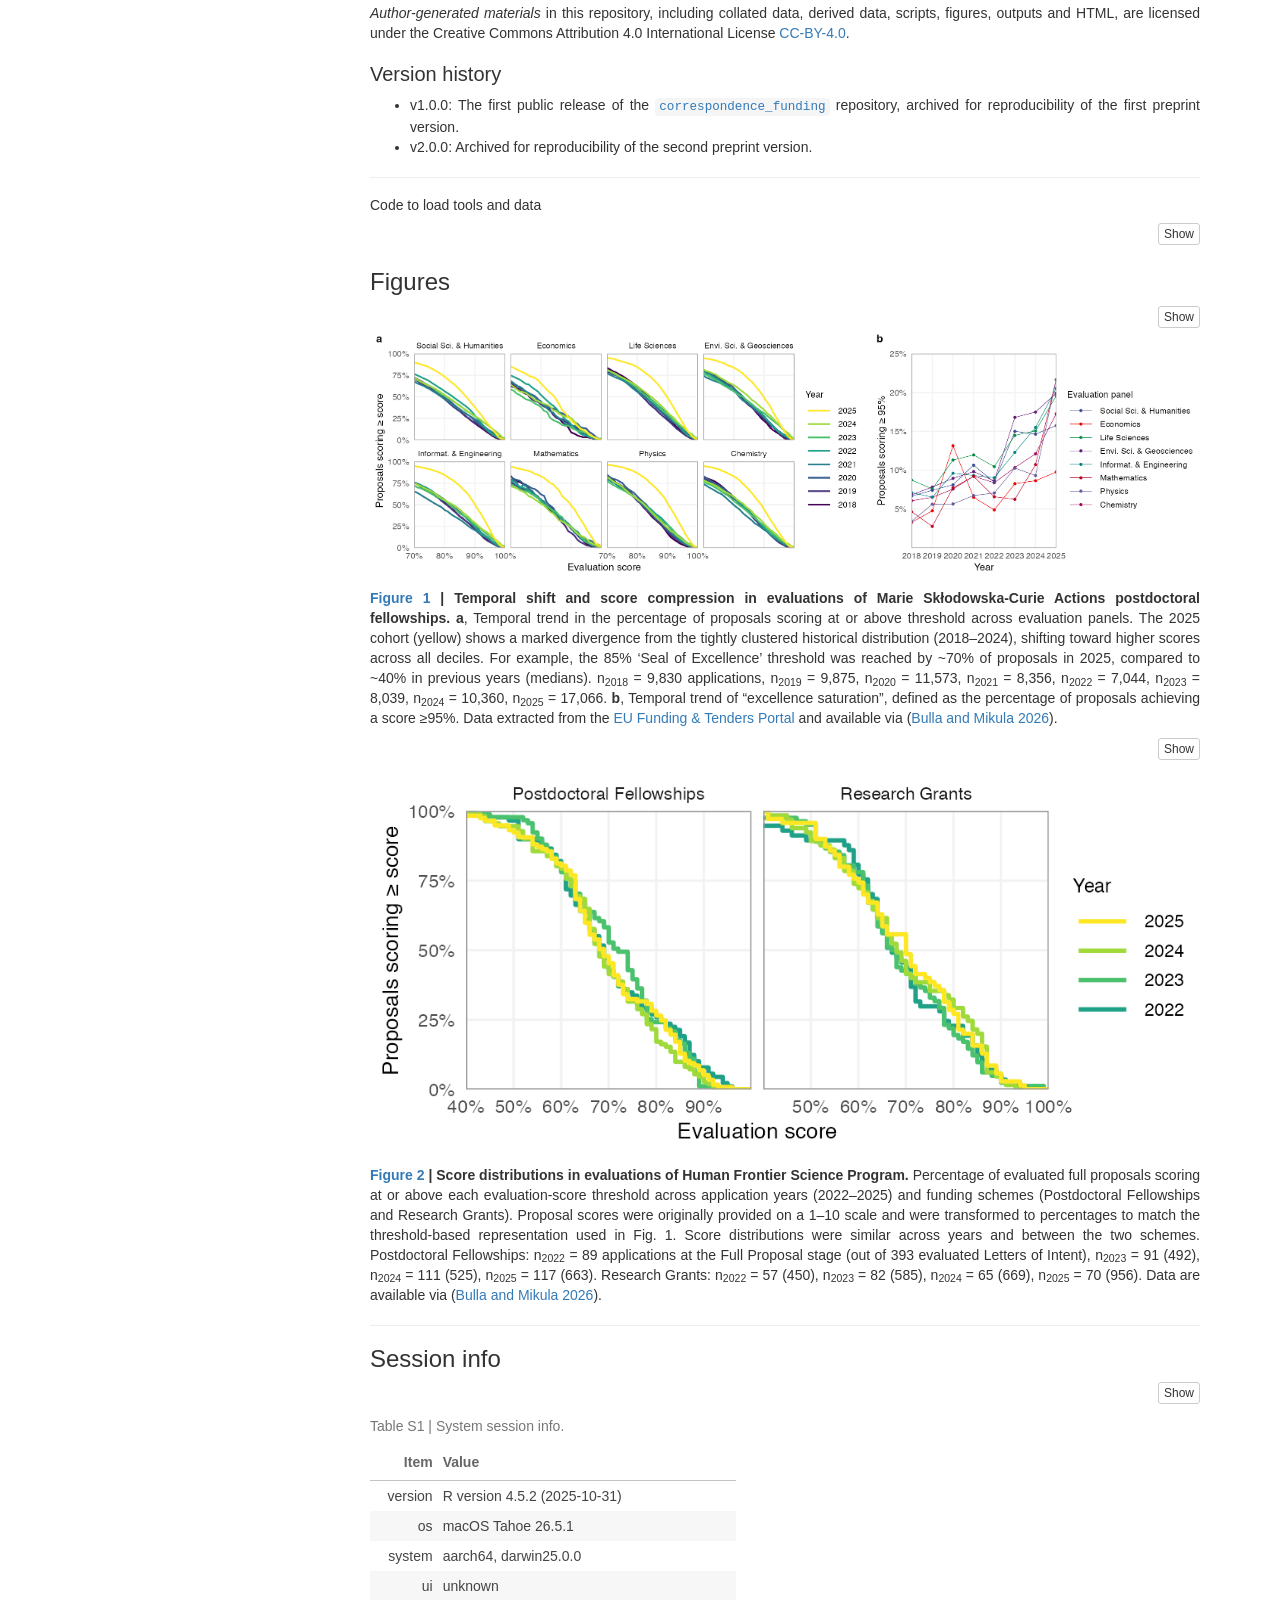
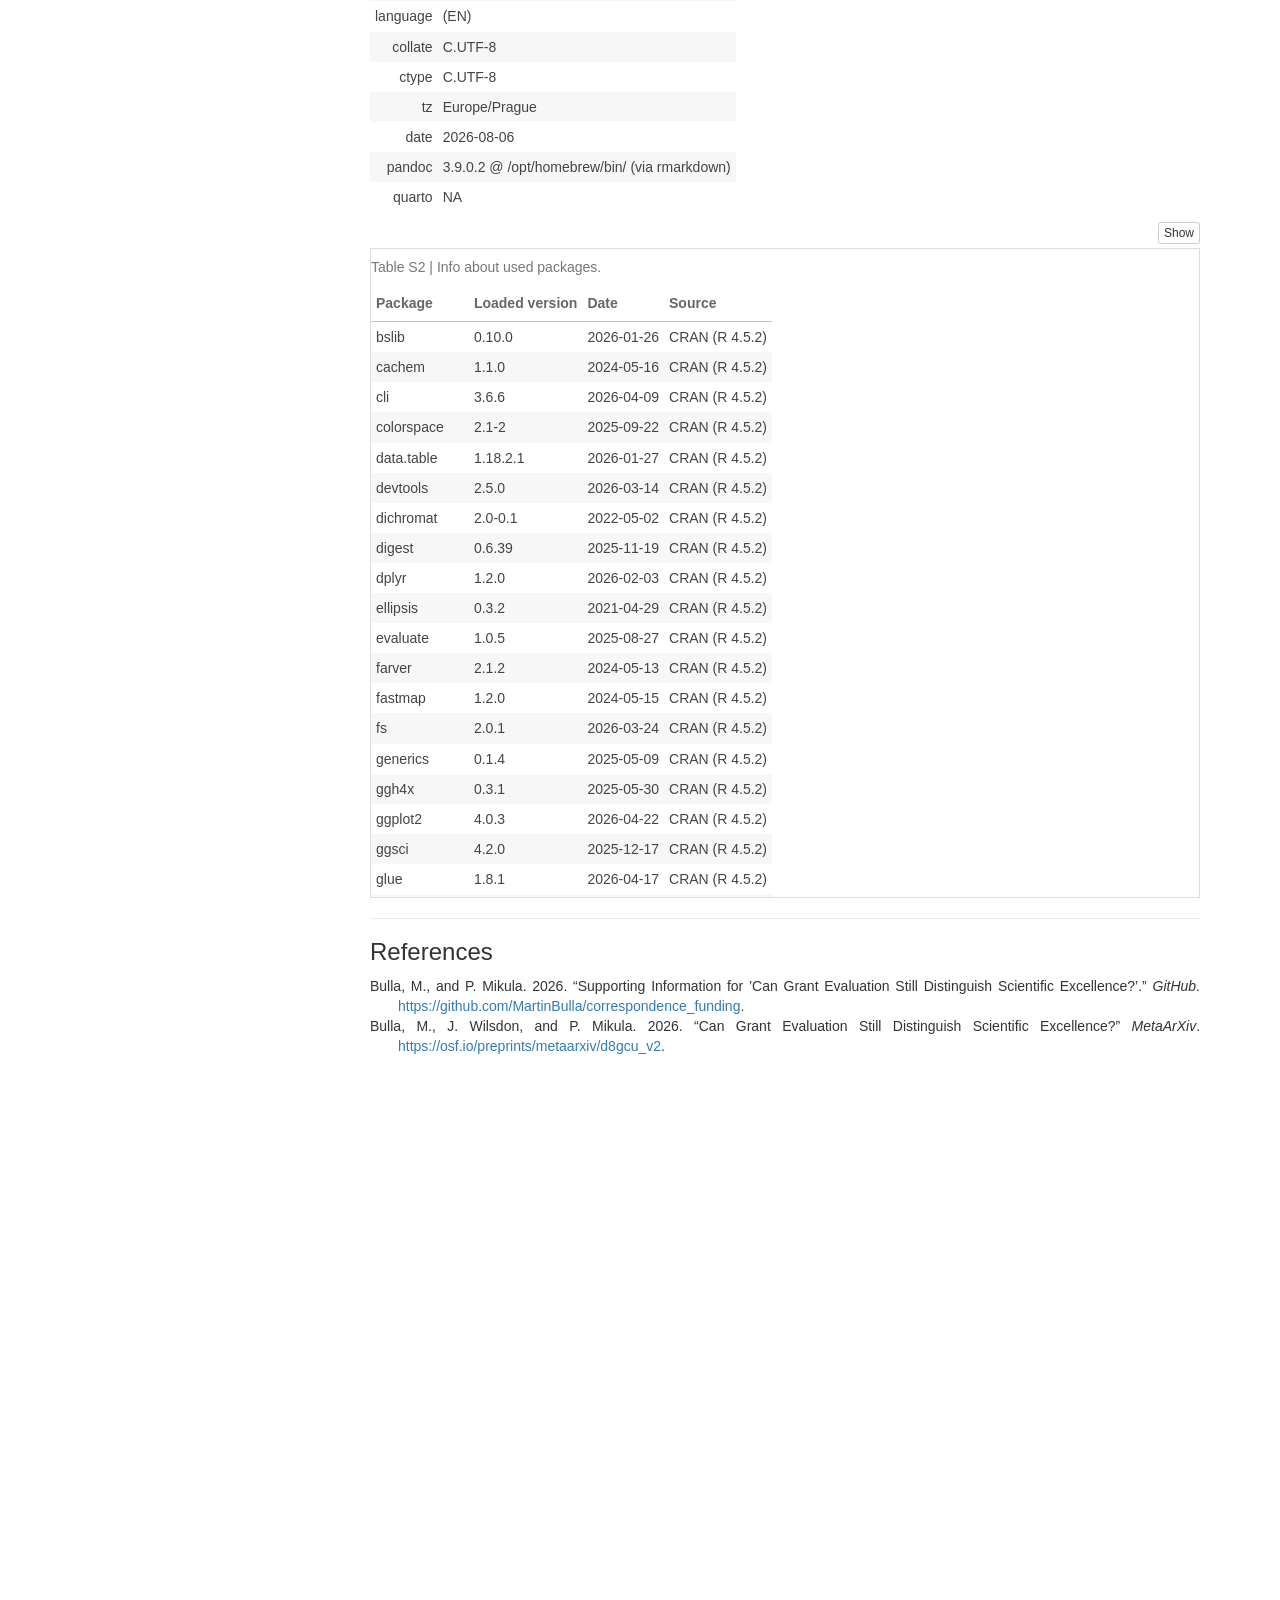
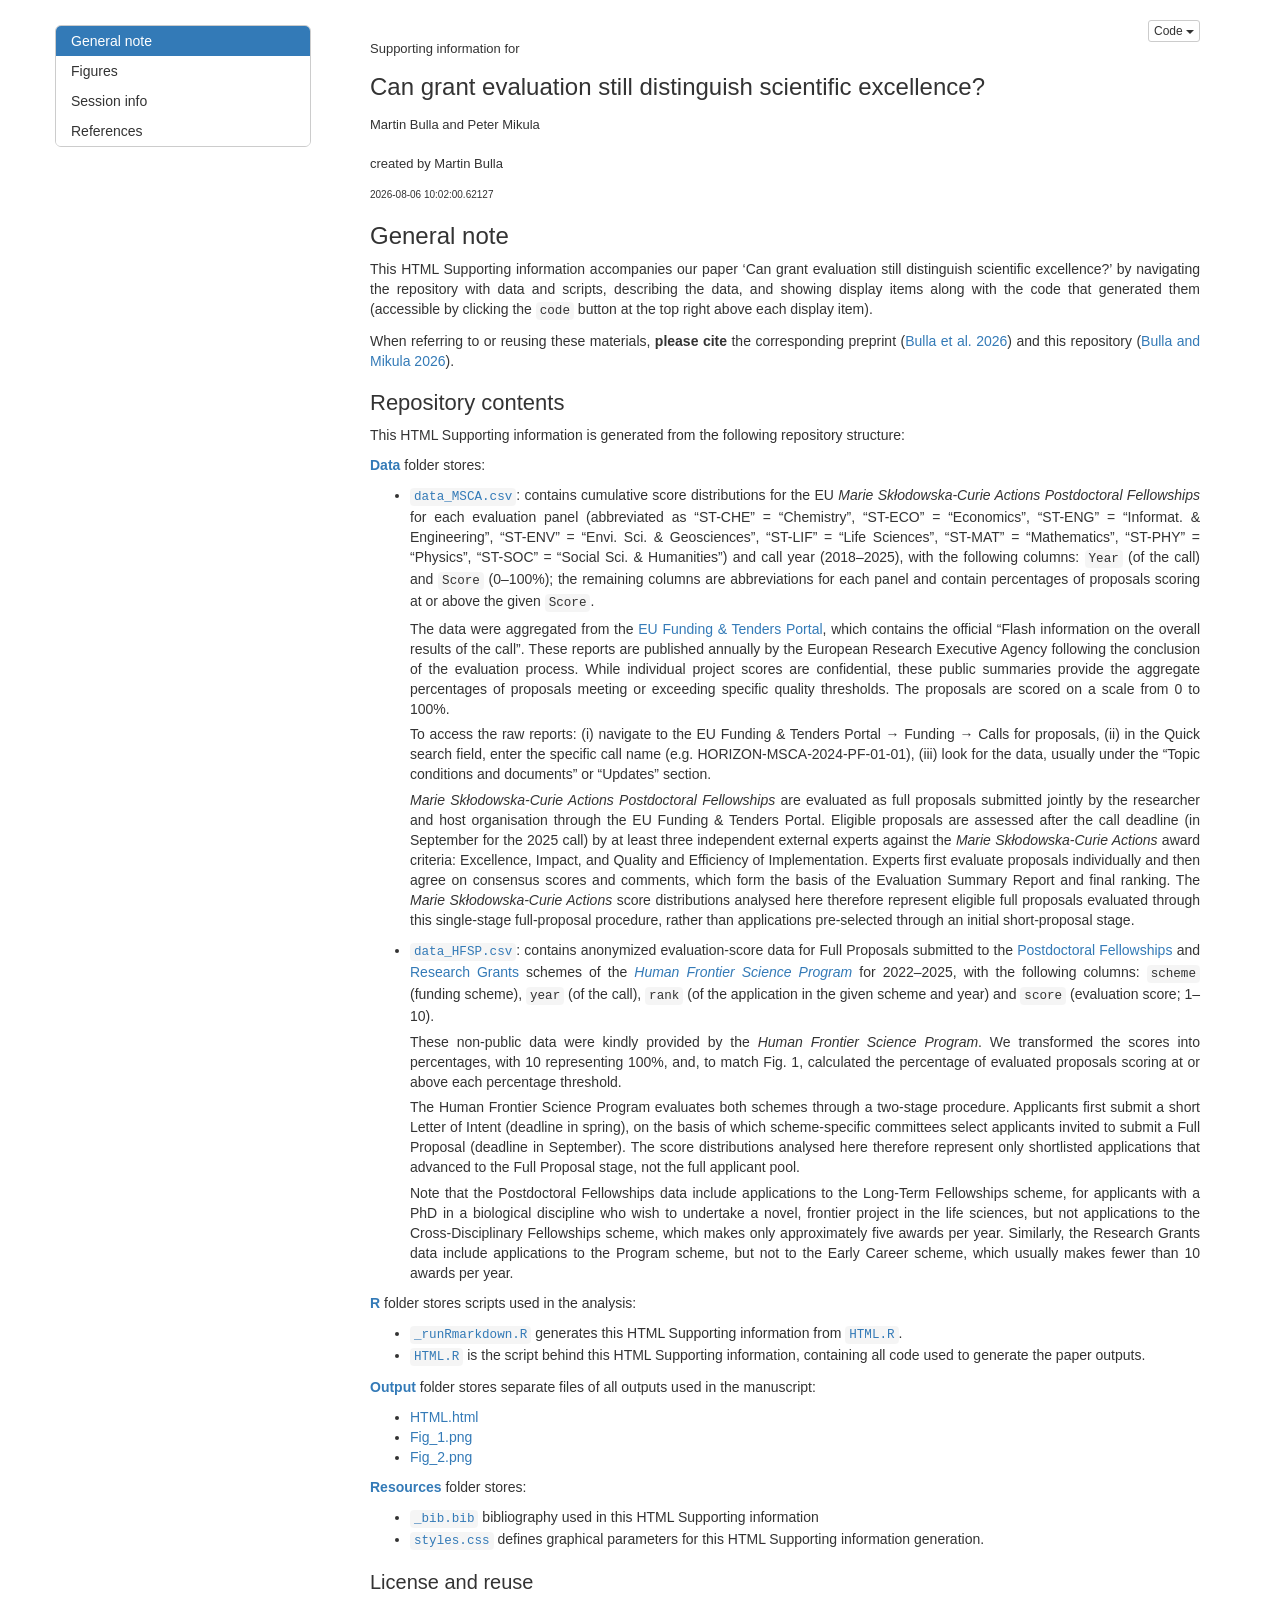
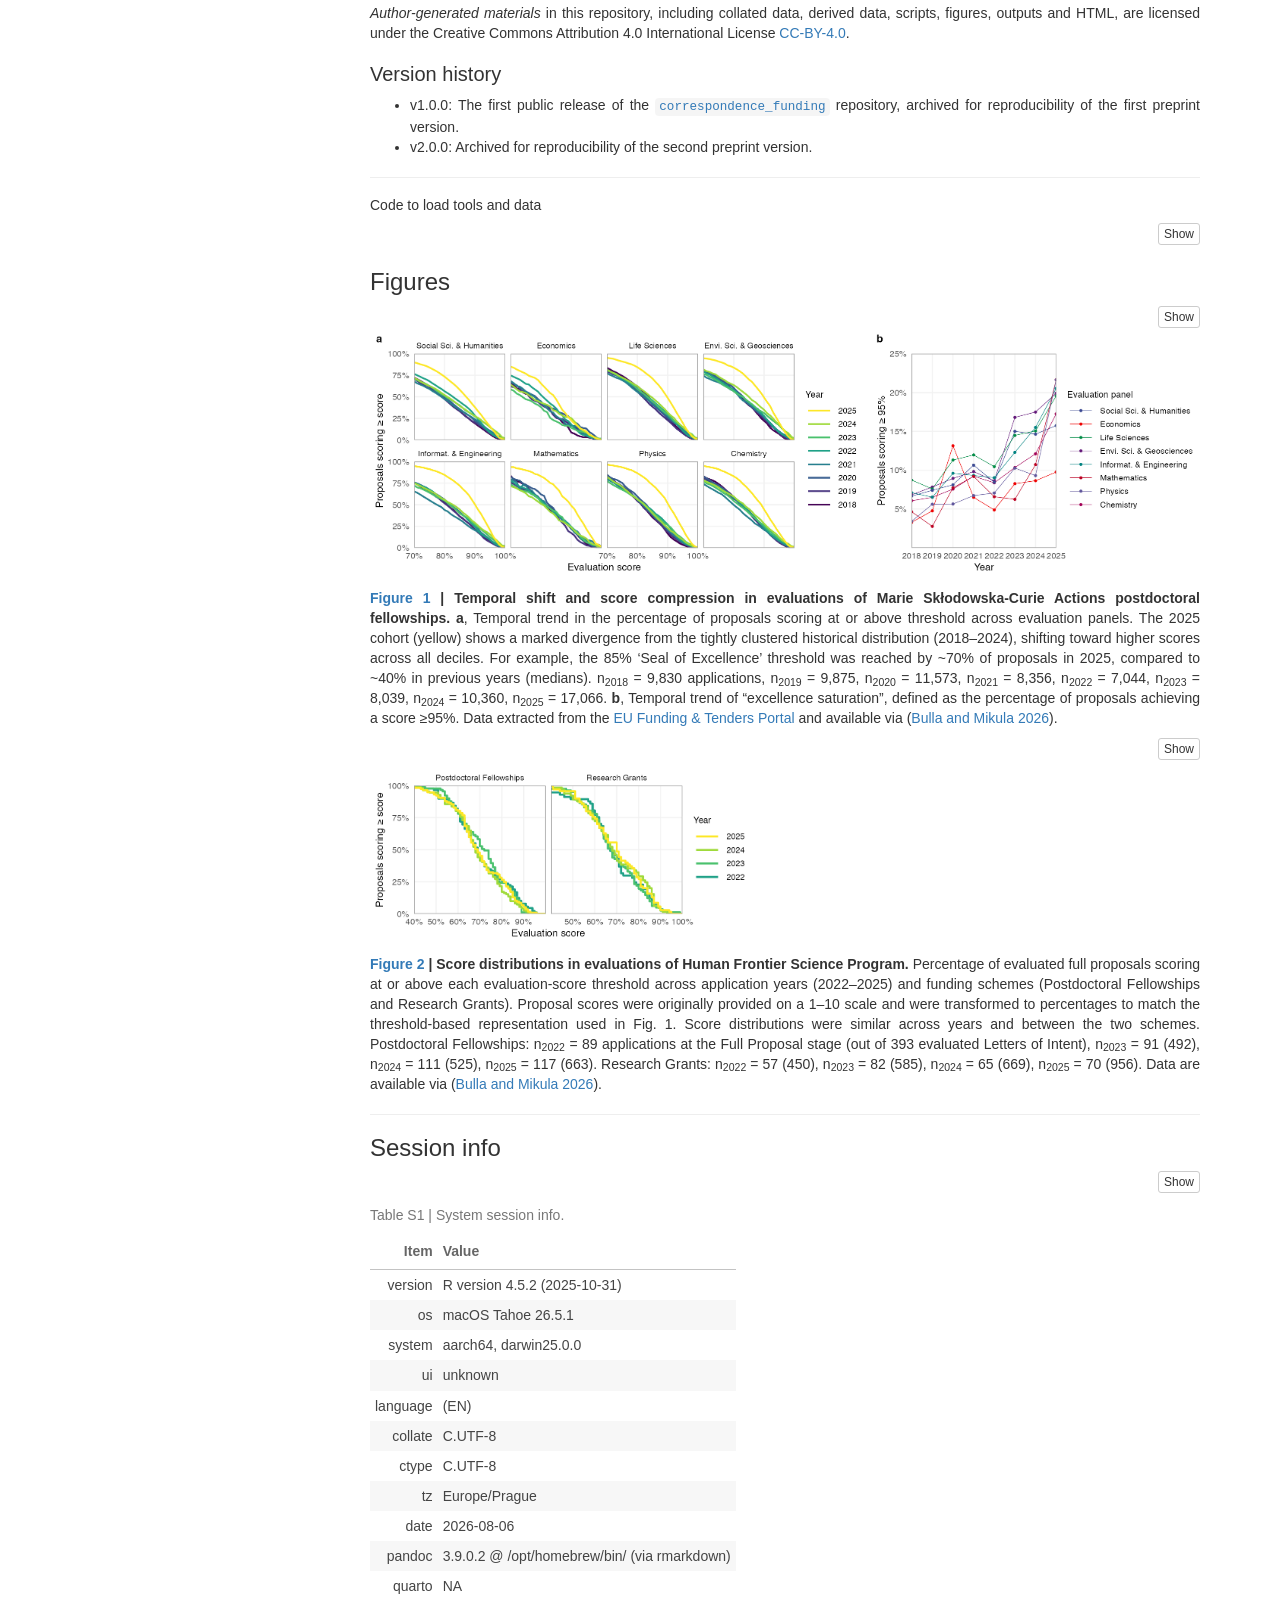
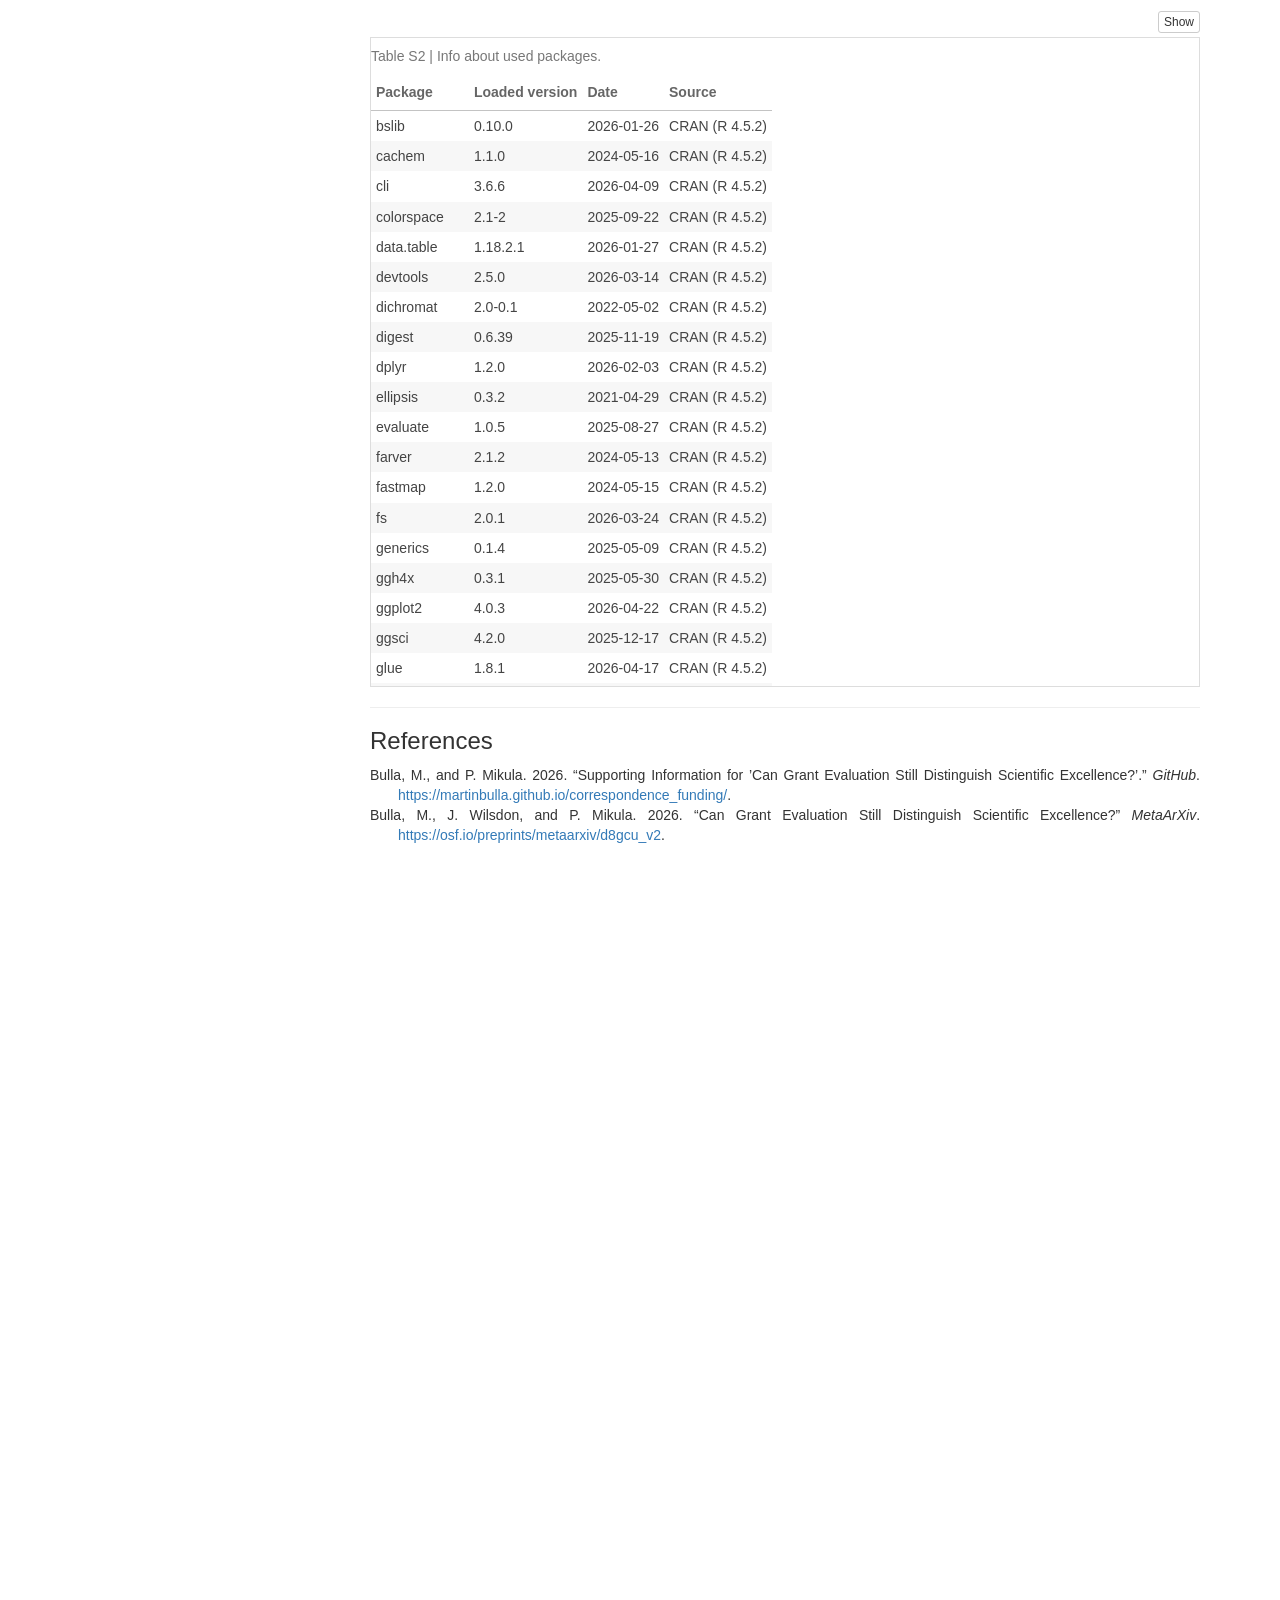
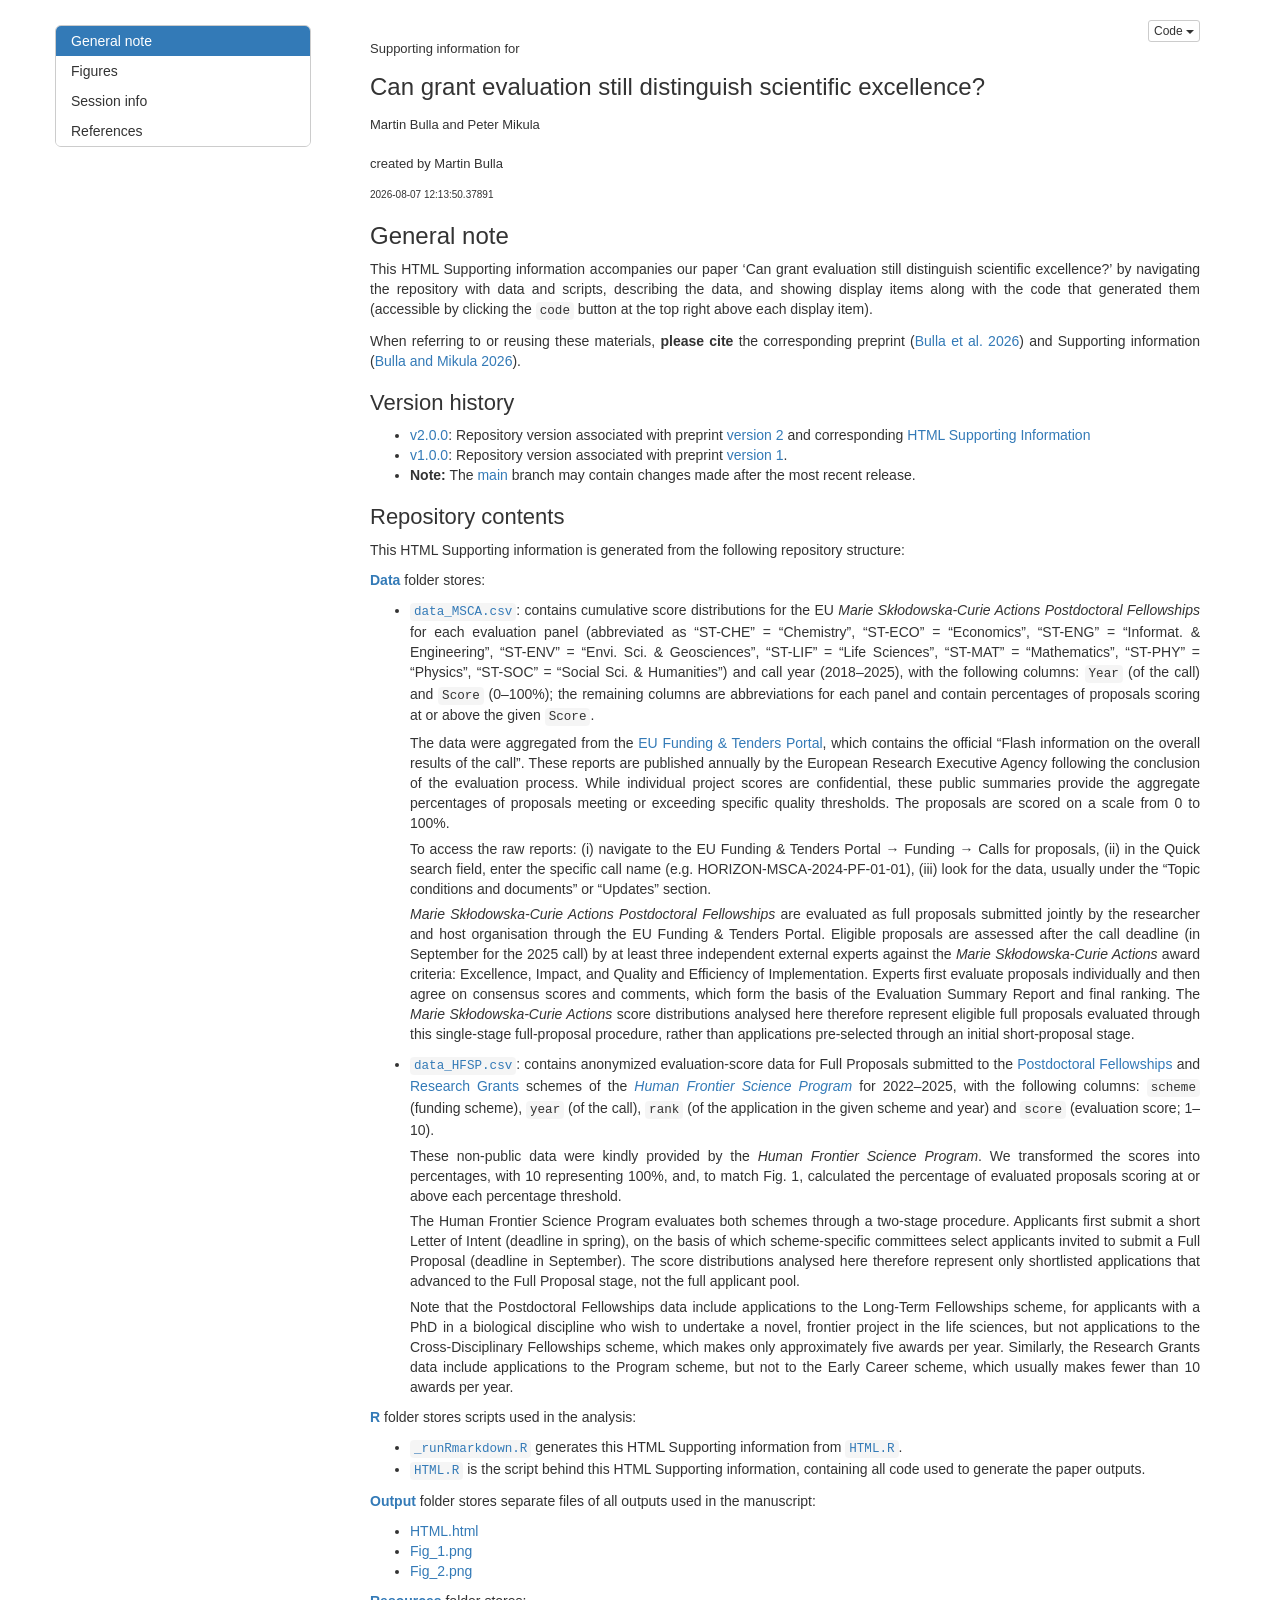
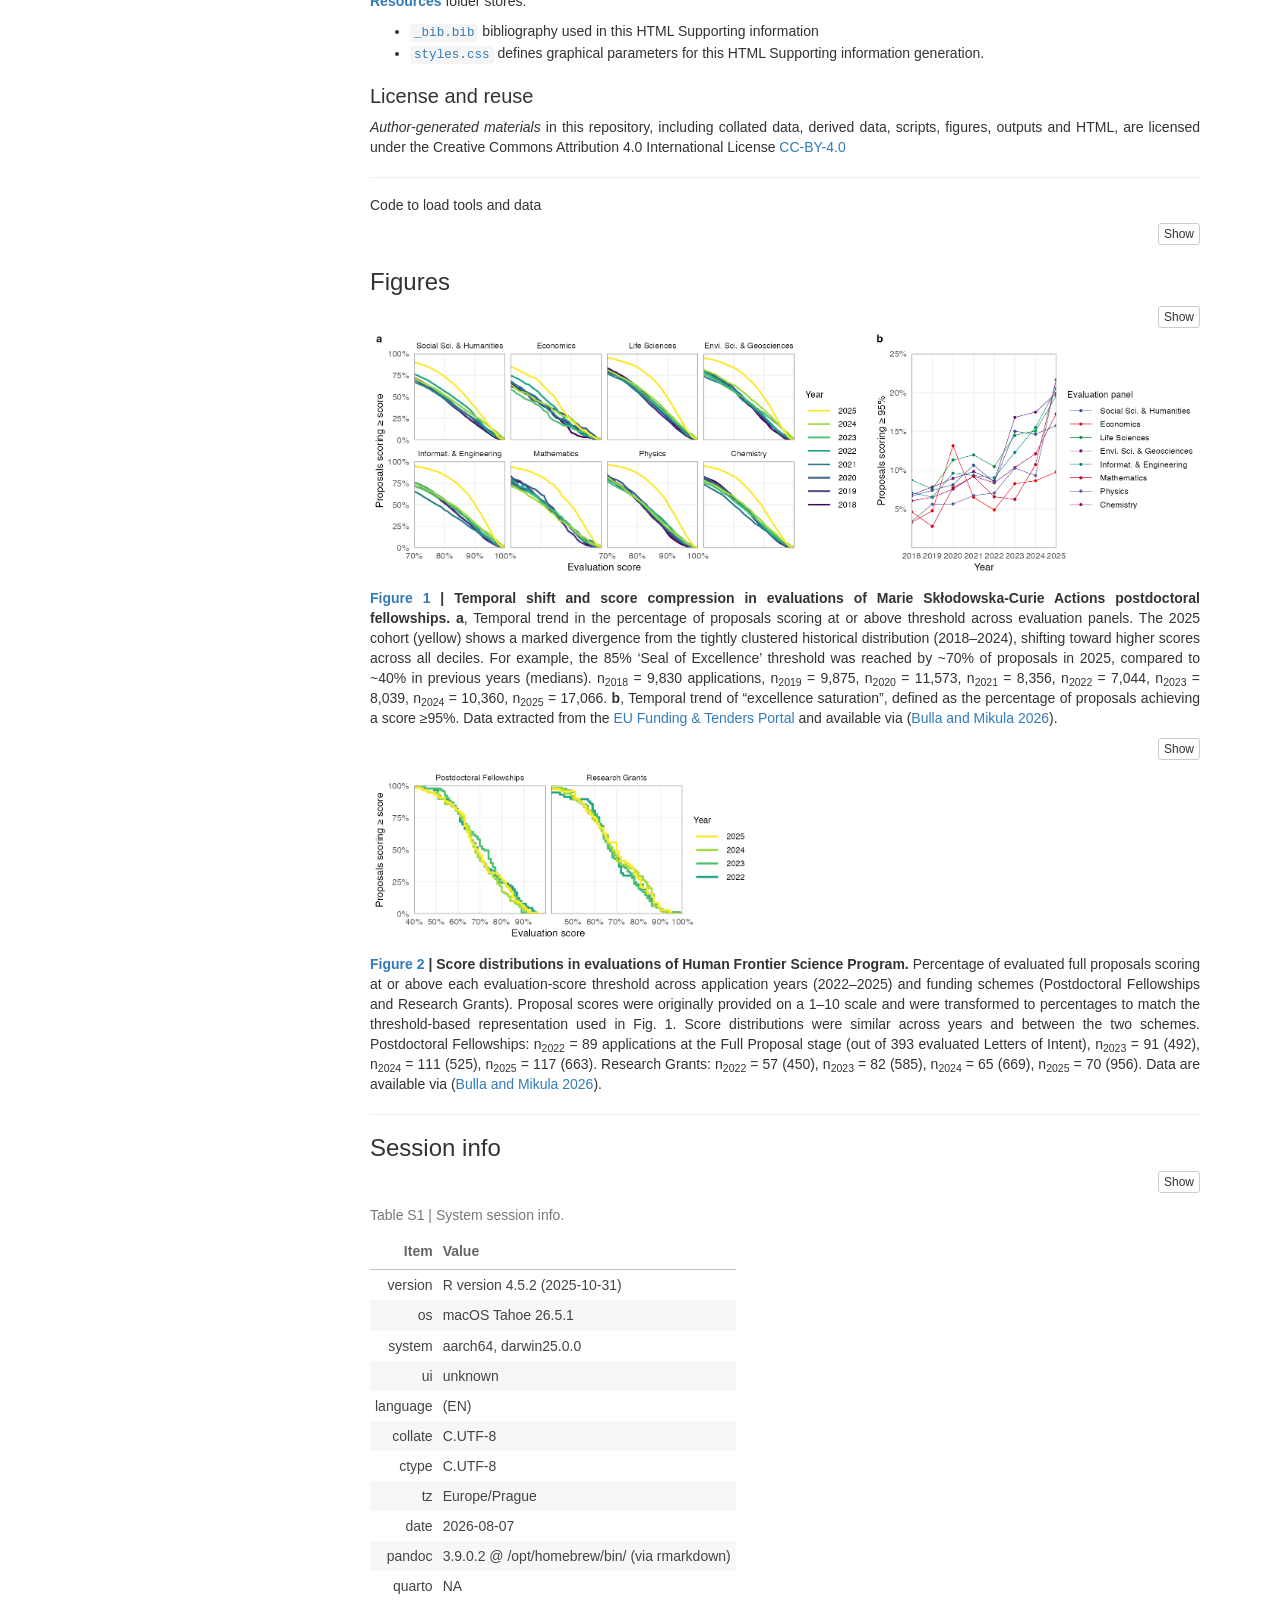
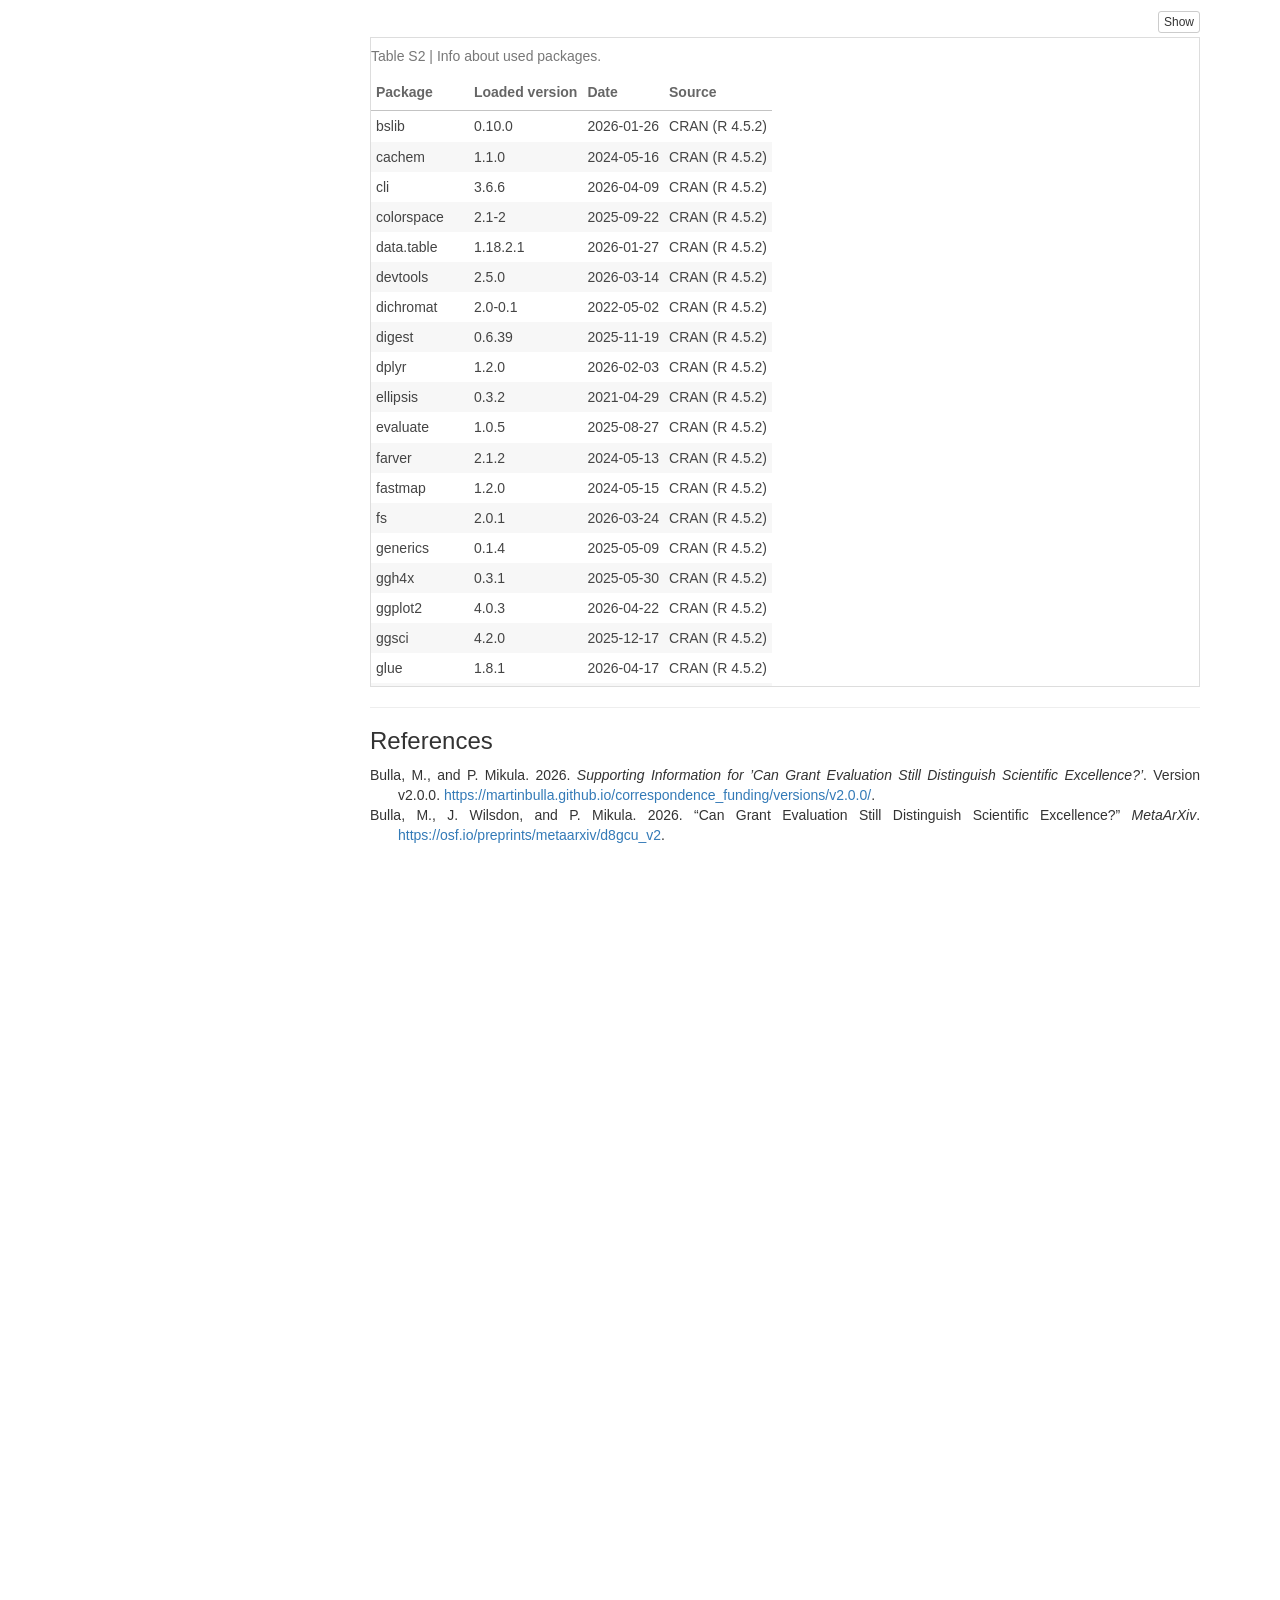
